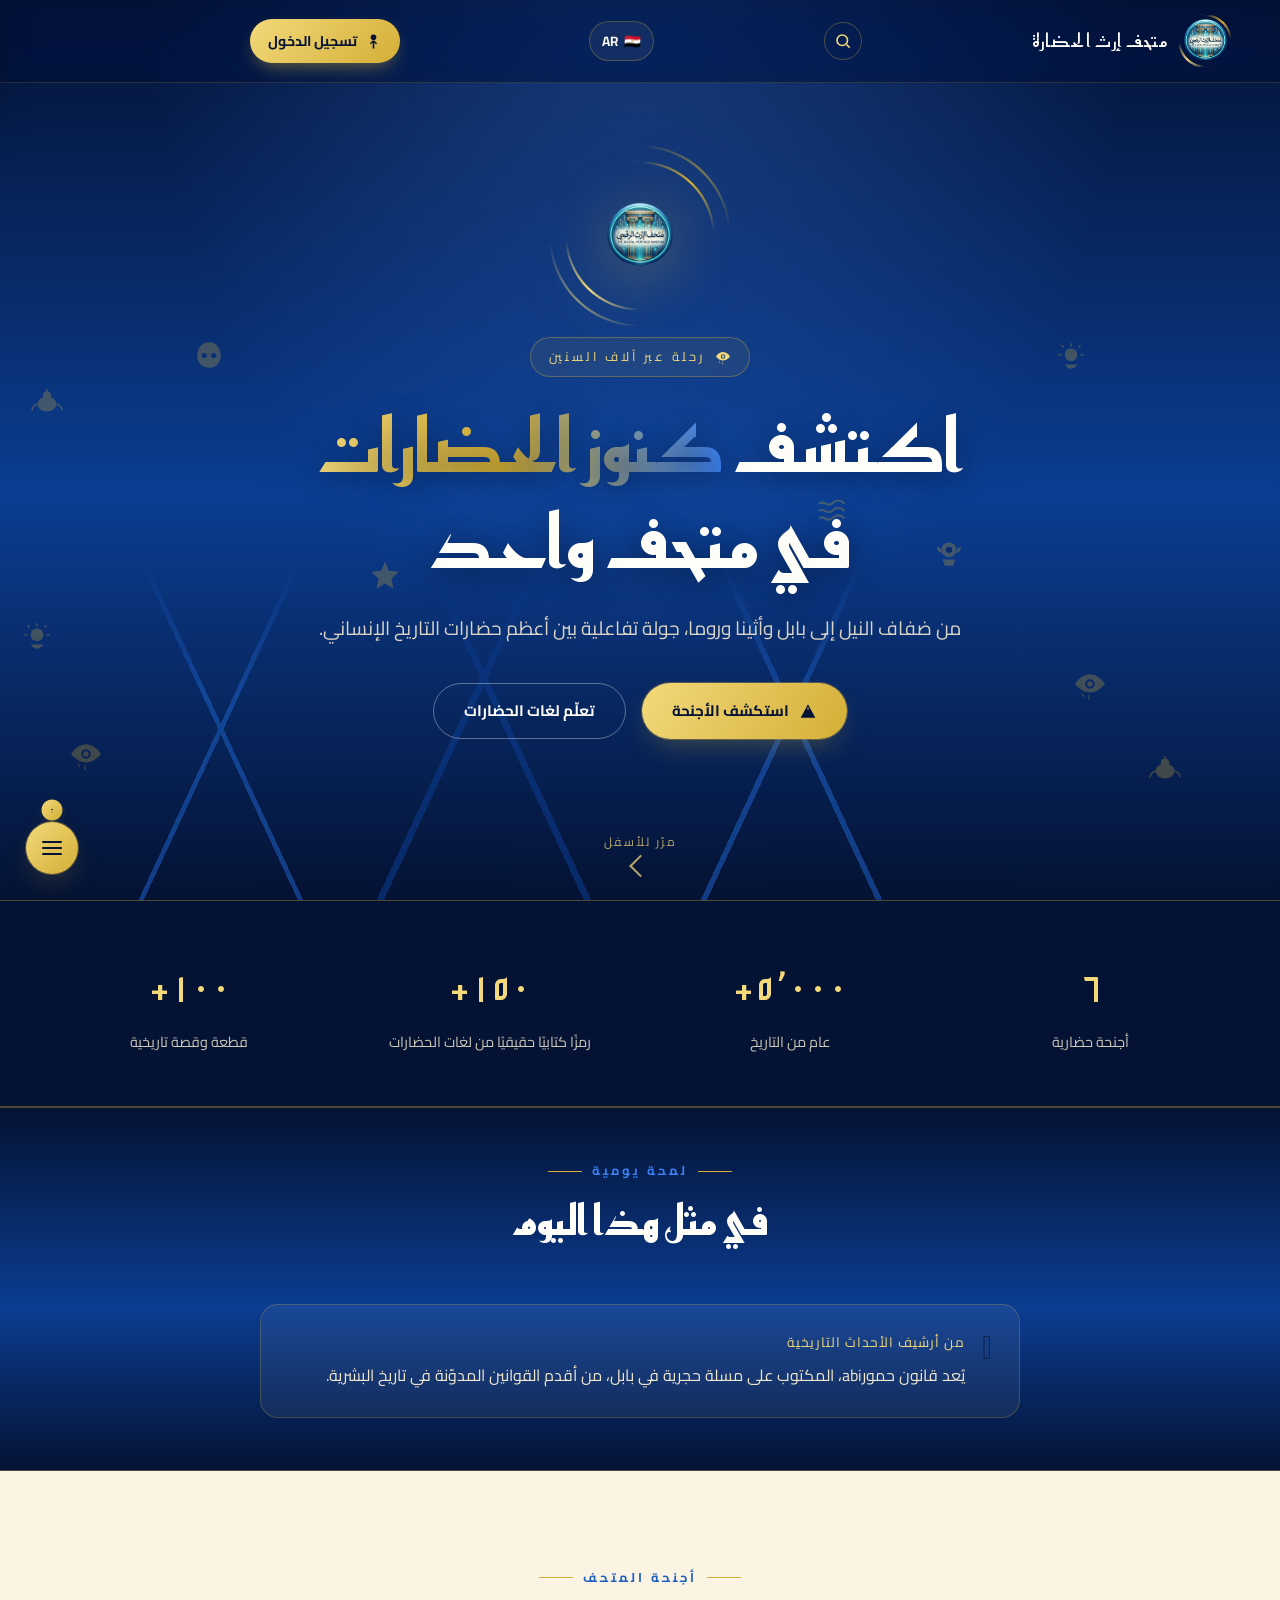
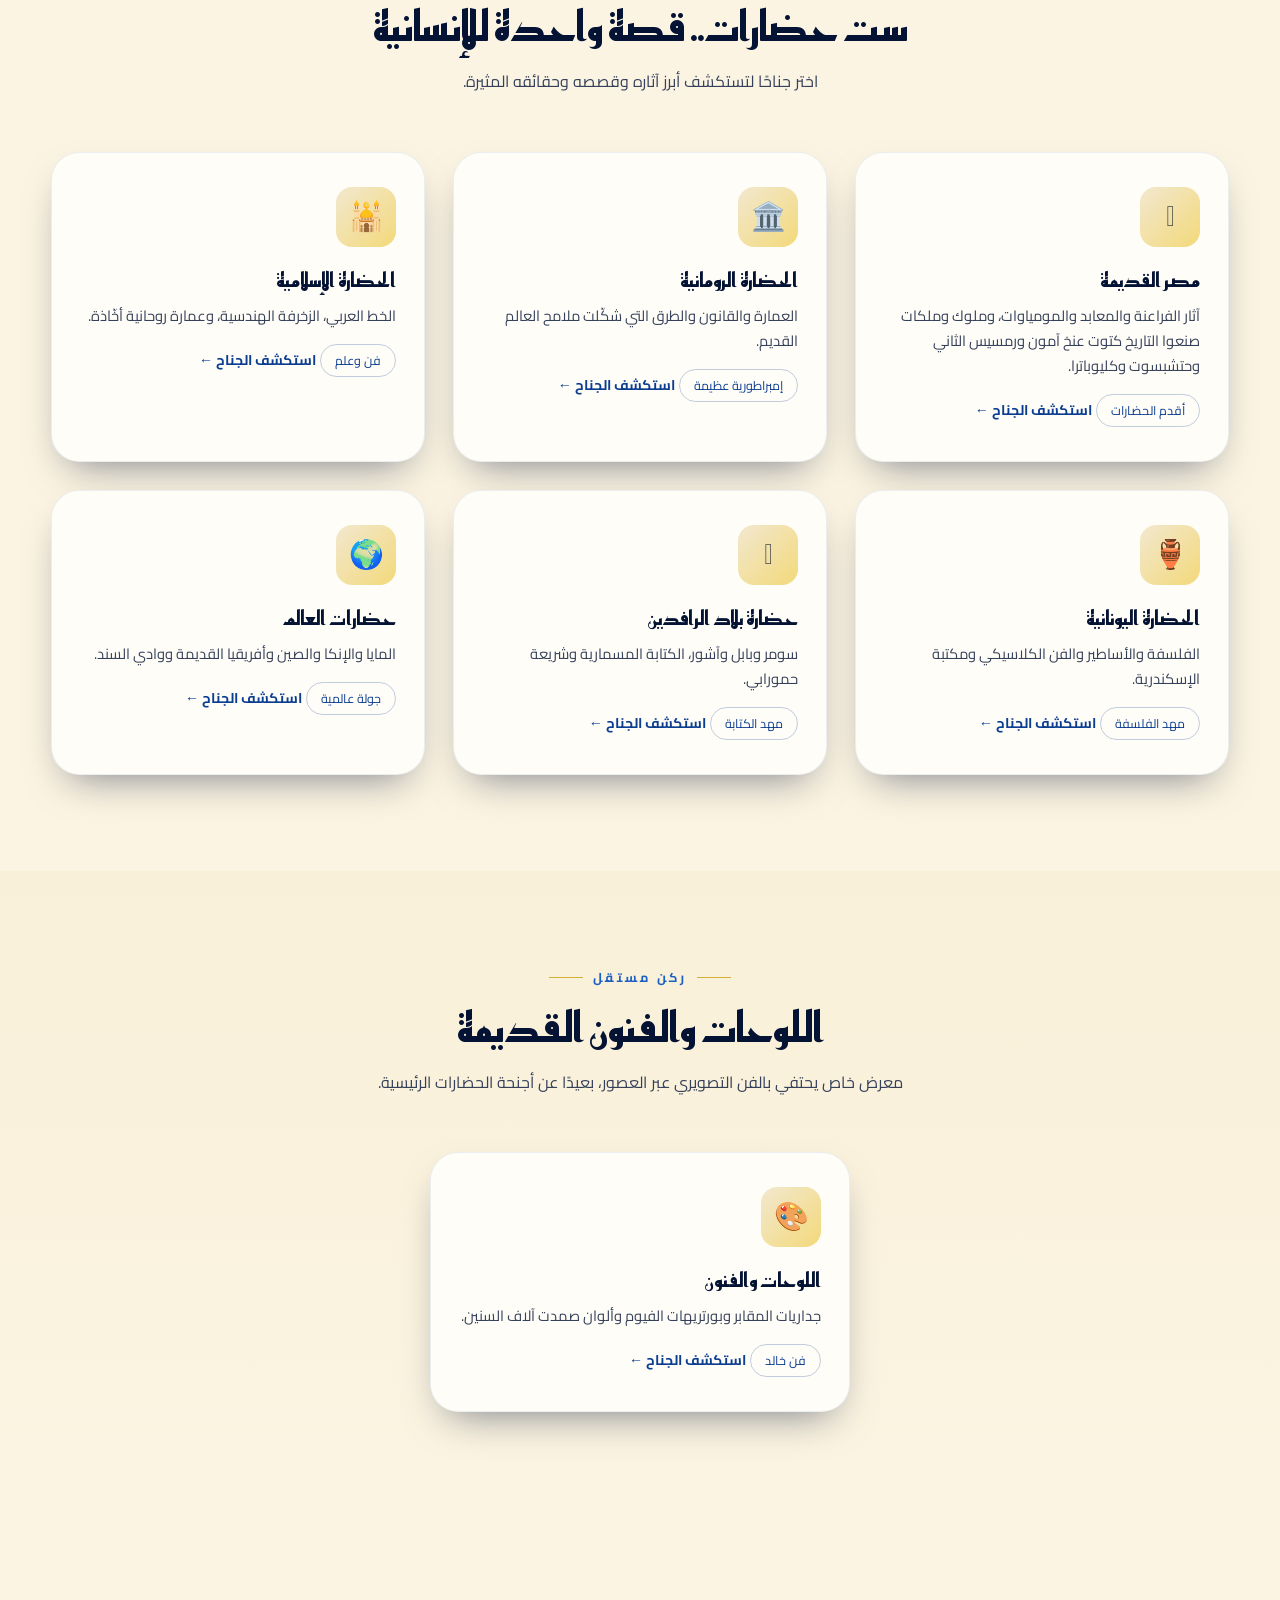
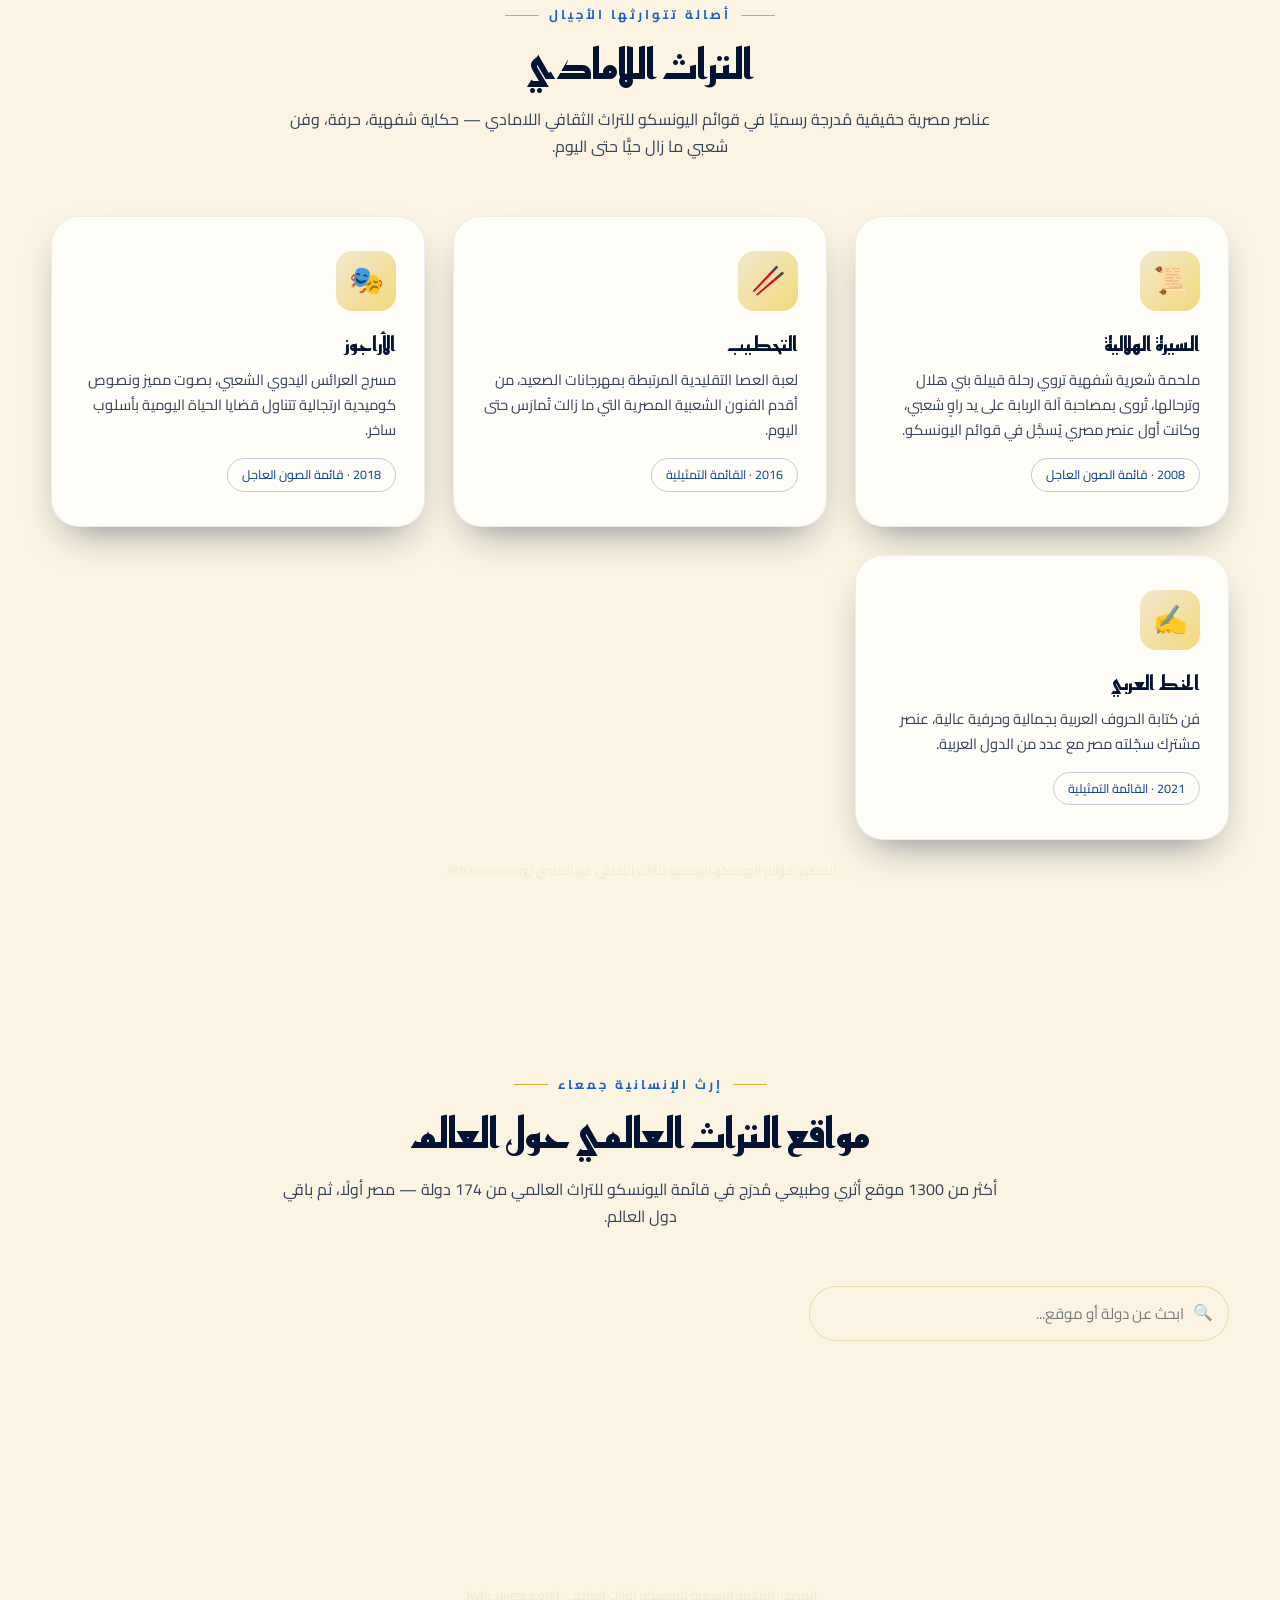
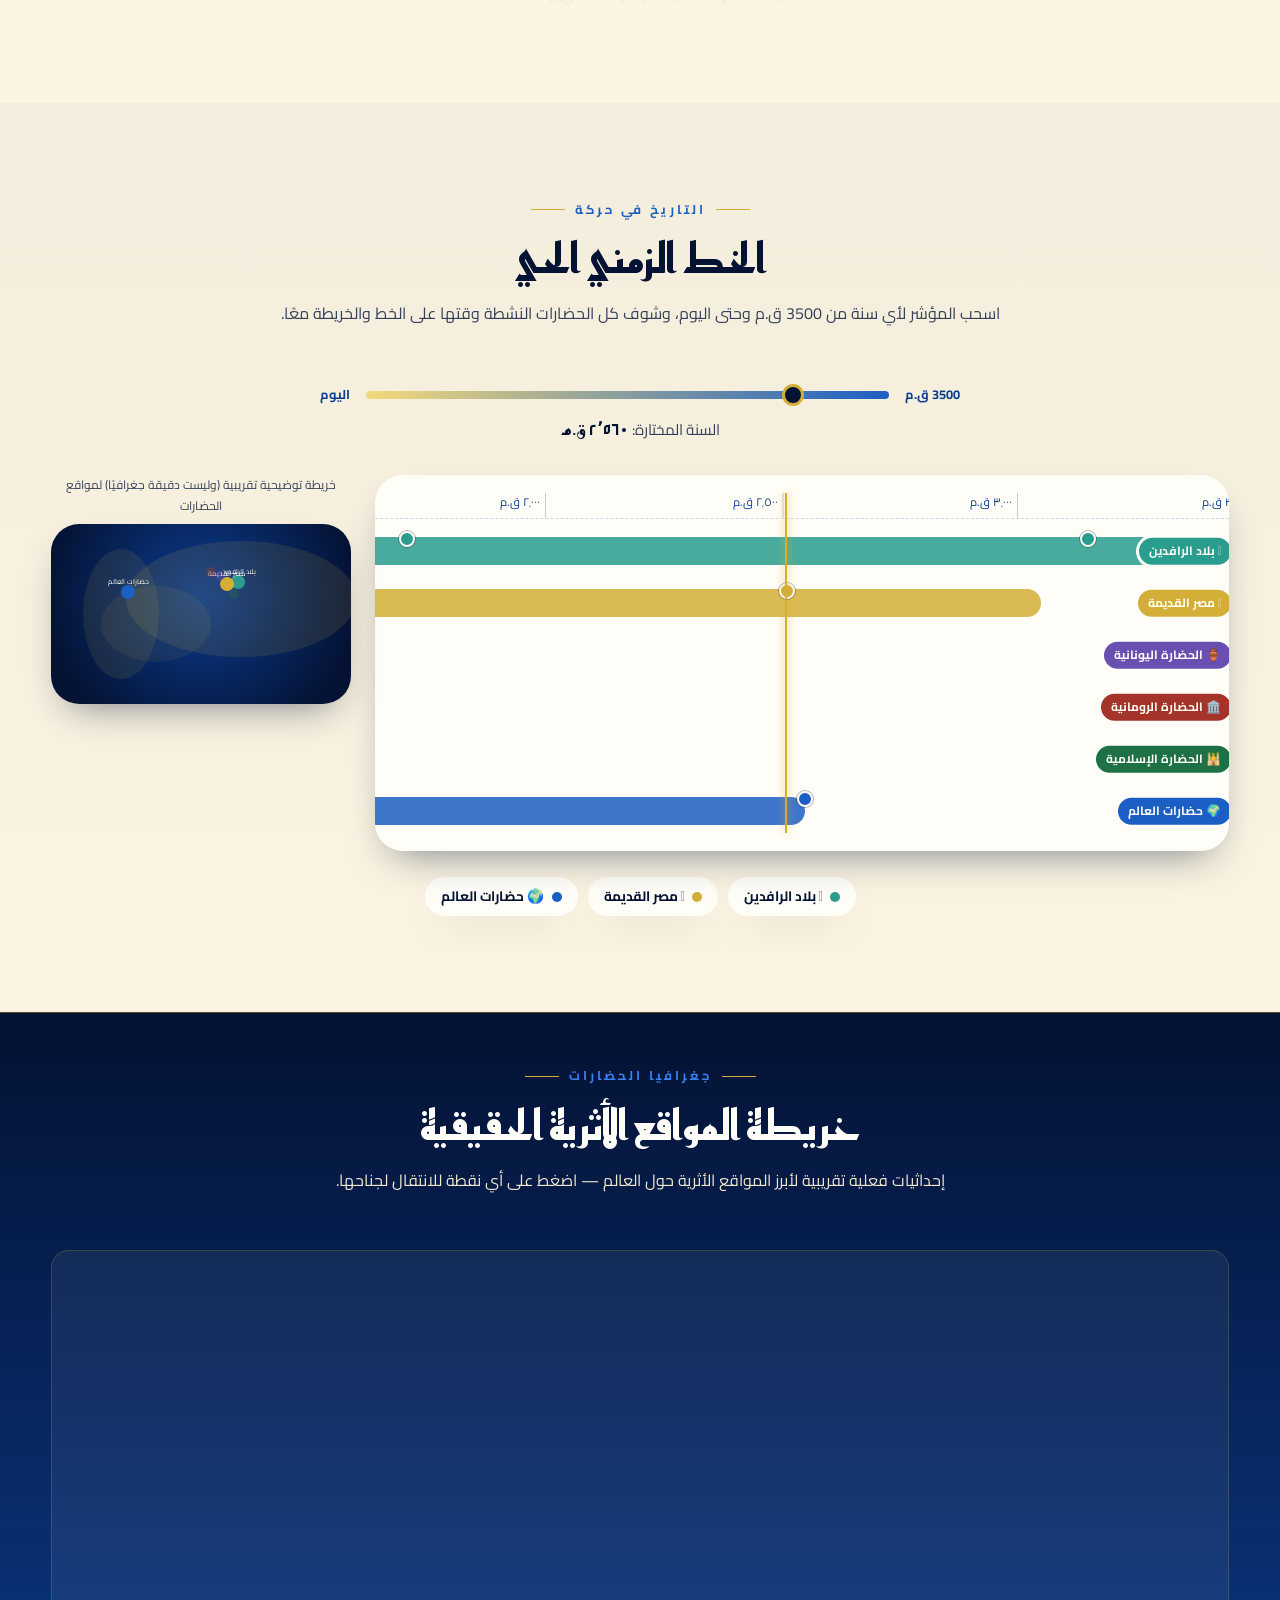
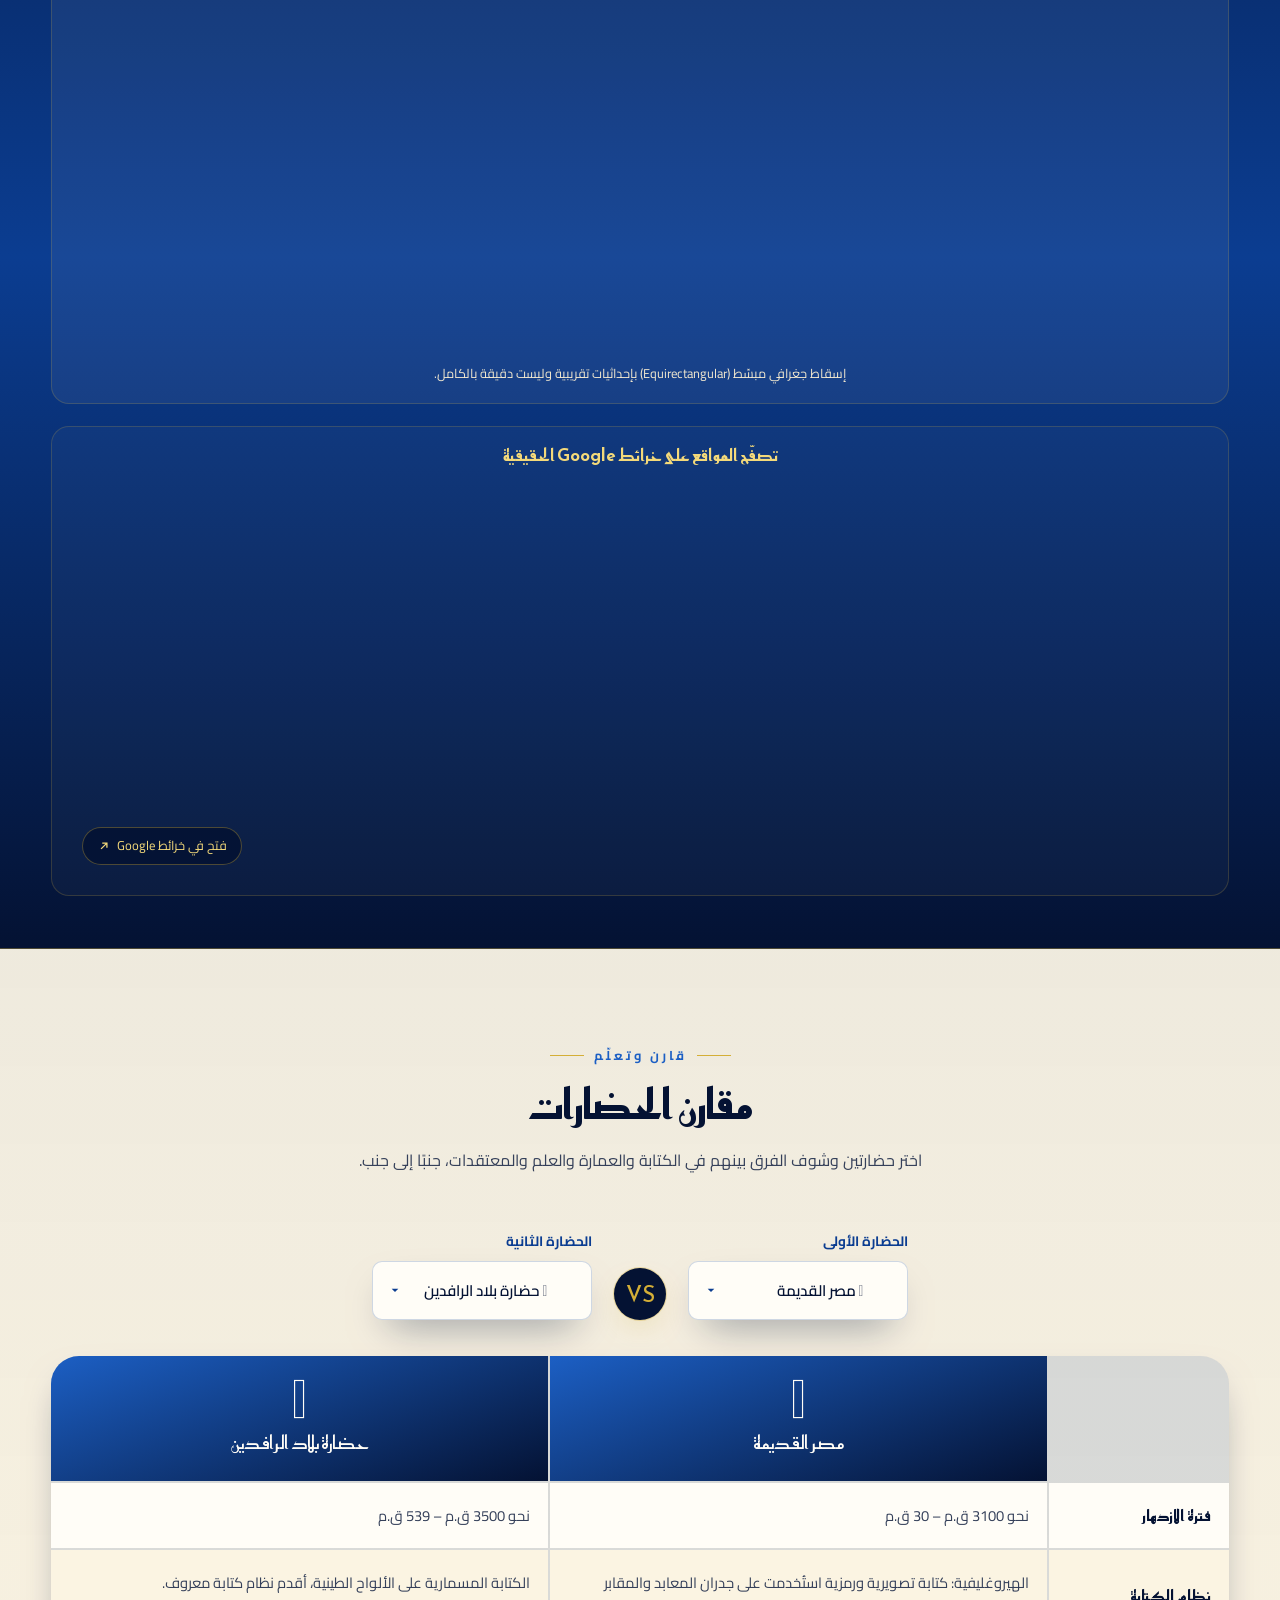
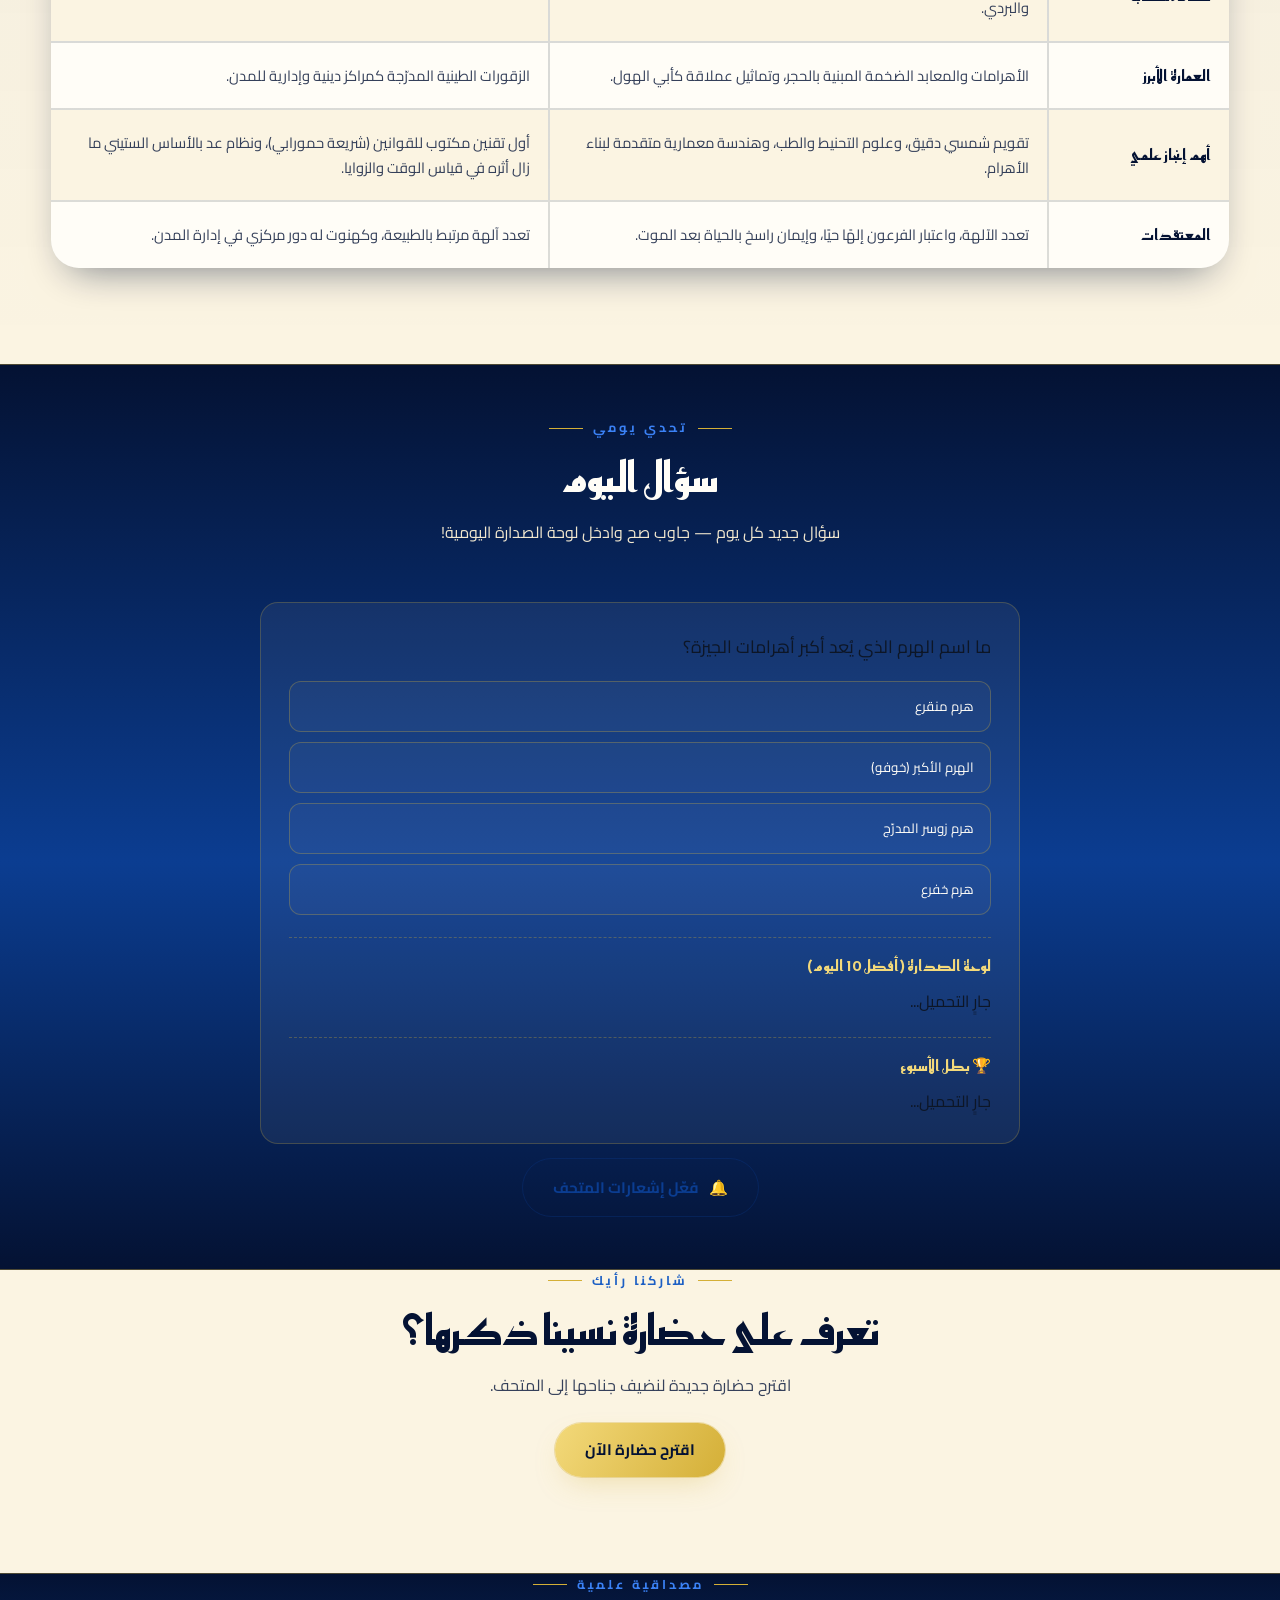
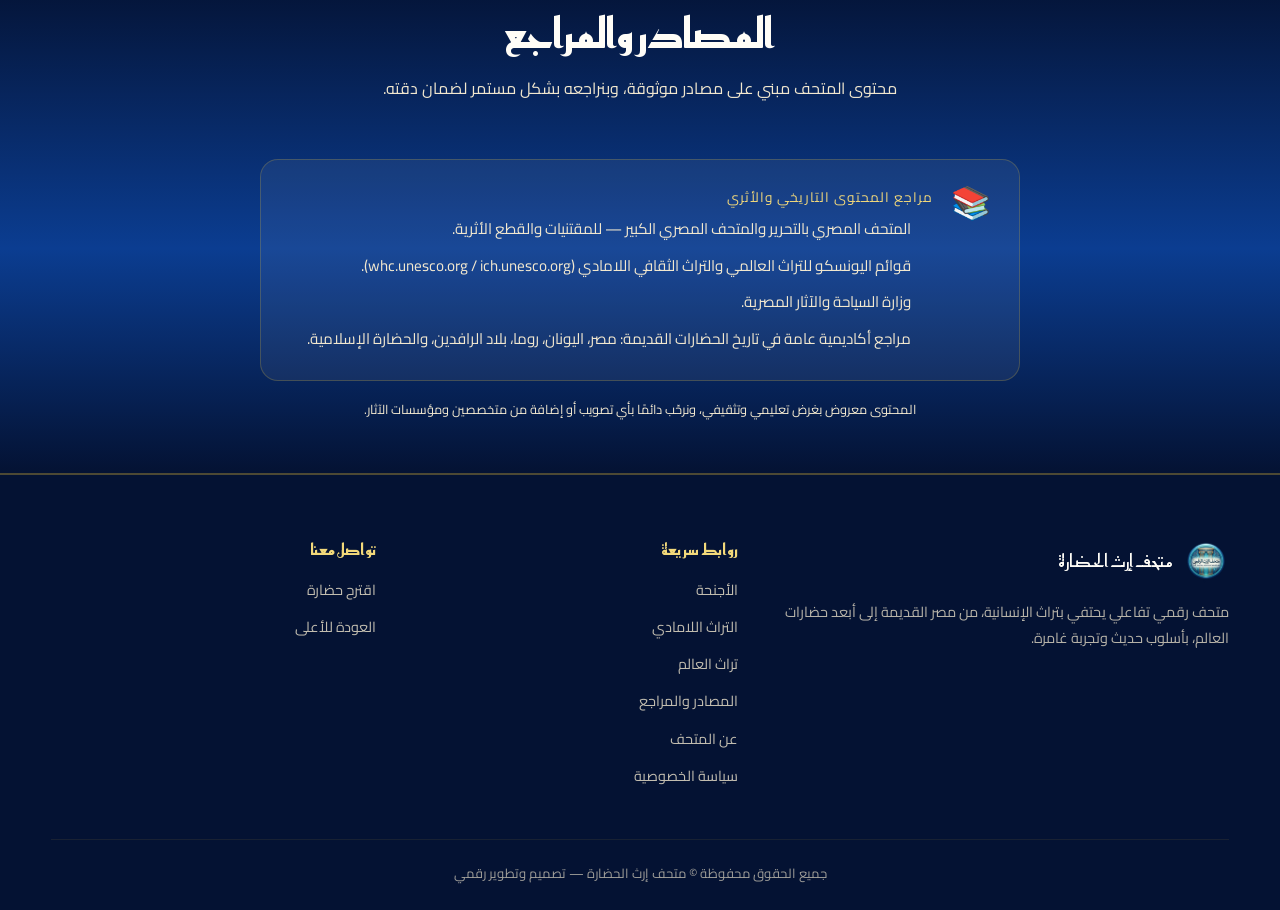
==== index.html @ da953fd2 "Add files via upload" ====
<!DOCTYPE html>
<html lang="ar" dir="rtl" translate="no">
<head>
<meta charset="UTF-8">
<meta name="google" content="notranslate">
<meta name="viewport" content="width=device-width, initial-scale=1.0">
<title>متحف إرث الحضارة | رحلة عبر تاريخ الإنسانية</title>
<meta name="description" content="متحف رقمي تفاعلي يجمع كنوز مصر القديمة وحضارات العالم: مصر، الرومان، الإسلام، اليونان، بلاد الرافدين وحضارات العالم، مع قسم تفاعلي لتعلم الهيروغليفية.">
<meta name="keywords" content="متحف رقمي, حضارات, مصر القديمة, هيروغليفية, تاريخ, آثار, رومان, يونان, بلاد الرافدين, العراق, الإسكندر, رمسيس">
<meta property="og:type" content="website">
<meta property="og:title" content="متحف إرث الحضارة | رحلة عبر تاريخ الإنسانية">
<meta property="og:description" content="متحف رقمي تفاعلي يجمع كنوز مصر القديمة وحضارات العالم، مع خط زمني حي، مقارن حضارات، واختبار شخصية تاريخية.">
<meta property="og:image" content="logo.png">
<meta property="og:locale" content="ar_AR">
<meta name="twitter:card" content="summary_large_image">
<meta name="twitter:title" content="متحف إرث الحضارة">
<meta name="twitter:description" content="رحلة تفاعلية عبر تاريخ الإنسانية.. أجنحة، خط زمني حي، ولعبة تعلّم اللغات القديمة.">
<meta name="twitter:image" content="logo.png">
<meta name="theme-color" content="#0b3d91">
<link rel="manifest" href="manifest.json">
<link rel="icon" href="logo.png" type="image/png">
<link rel="preconnect" href="https://fonts.googleapis.com">
<link href="https://fonts.googleapis.com/css2?family=Reem+Kufi:wght@400..700&family=Cairo:wght@300;400;600;700;800&display=swap" rel="stylesheet">
<link rel="stylesheet" href="style.css">
<link rel="stylesheet" href="features.css">
</head>
<body>
<!-- =====================================================================
     مستودع الرموز (SVG Sprite) - يُستخدم في شعار الموقع، البطل، الهيروغليفية
     ===================================================================== -->
<svg class="icon-sprite" xmlns="http://www.w3.org/2000/svg">
  <symbol id="hg-ankh" viewBox="0 0 24 24"><path fill="currentColor" d="M12 2a4 4 0 1 0 0 8 4 4 0 0 0 0-8Zm-1.2 8.6L7 14.4l1.4 1.4 2.4-2.4V22h2.4v-8.6l2.4 2.4 1.4-1.4-3.8-3.8a5.9 5.9 0 0 1-2.4 0Z"/></symbol>
  <symbol id="hg-eye" viewBox="0 0 64 64"><path fill="currentColor" d="M4 30c8-14 20-18 28-18s20 4 28 18c-8 10-18 16-28 16S12 40 4 30Zm28-9a9 9 0 1 0 0 18 9 9 0 0 0 0-18Zm0 4a5 5 0 1 1 0 10 5 5 0 0 1 0-10Zm-2 24c-2 6-2 10 2 12M18 46c-2 4-1 8 3 10"/></symbol>
  <symbol id="hg-sun" viewBox="0 0 64 64"><circle cx="32" cy="26" r="12" fill="currentColor"/><path stroke="currentColor" stroke-width="3" d="M8 26h6M50 26h6M32 4v6M14 8l4 4M50 8l-4 4"/><path fill="currentColor" d="M20 44c4 6 8 8 12 8s8-2 12-8H20Z"/></symbol>
  <symbol id="hg-scarab" viewBox="0 0 64 64"><ellipse cx="32" cy="34" rx="18" ry="14" fill="currentColor"/><circle cx="32" cy="18" r="8" fill="currentColor"/><path stroke="currentColor" stroke-width="3" fill="none" d="M14 34c-6 2-10 6-10 12M50 34c6 2 10 6 10 12M32 20V6"/></symbol>
  <symbol id="hg-owl" viewBox="0 0 64 64"><path fill="currentColor" d="M32 8C18 8 10 20 10 34c0 12 8 22 22 22s22-10 22-22C54 20 46 8 32 8Zm-9 20a5 5 0 1 1 0 10 5 5 0 0 1 0-10Zm18 0a5 5 0 1 1 0 10 5 5 0 0 1 0-10ZM32 42l-5 8h10l-5-8Z"/></symbol>
  <symbol id="hg-lion" viewBox="0 0 64 64"><circle cx="32" cy="26" r="14" fill="currentColor"/><circle cx="32" cy="26" r="6" fill="var(--blue-deep,#041233)"/><path fill="currentColor" d="M10 20a10 10 0 0 1 8 12 10 10 0 0 1-8-12Zm44 0a10 10 0 0 0-8 12 10 10 0 0 0 8-12Z"/><path fill="currentColor" d="M20 44h24l-4 12H24l-4-12Z"/></symbol>
  <symbol id="hg-water" viewBox="0 0 64 64"><path stroke="currentColor" stroke-width="4" fill="none" d="M4 20c8-8 16 8 24 0s16-8 24 0M4 34c8-8 16 8 24 0s16-8 24 0M4 48c8-8 16 8 24 0s16-8 24 0"/></symbol>
  <symbol id="hg-star" viewBox="0 0 64 64"><path fill="currentColor" d="m32 4 7 18 19 2-14 13 4 19-16-10-16 10 4-19-14-13 19-2z"/></symbol>
  <symbol id="hg-jar" viewBox="0 0 64 64"><path fill="currentColor" d="M22 8h20v8l6 8v28a6 6 0 0 1-6 6H22a6 6 0 0 1-6-6V24l6-8V8Z"/><rect x="24" y="4" width="16" height="6" fill="currentColor"/></symbol>
  <symbol id="hg-feather" viewBox="0 0 64 64"><path fill="currentColor" d="M32 4c6 10 6 20 2 30-4 10-10 18-10 26h-4c2-10 6-18 8-26-8 4-14 12-16 20l-4-2c4-16 14-28 24-48Z"/></symbol>
  <symbol id="hg-snake" viewBox="0 0 64 64"><path stroke="currentColor" stroke-width="5" fill="none" stroke-linecap="round" d="M10 54c10 0 6-14 16-14s6 14 16 14 6-14 16-14"/><circle cx="10" cy="10" r="5" fill="currentColor"/></symbol>
  <symbol id="hg-falcon" viewBox="0 0 64 64"><path fill="currentColor" d="M32 6c4 8 16 10 26 8-8 8-10 14-8 22-8-2-16 2-20 10-4-8-12-12-20-10 2-8 0-14-8-22 10 2 22 0 26-8-6 6-12 8-18 8 8 8 12 20 22 22 10-2 14-14 22-22-6 0-12-2-18-8h-4Z"/></symbol>
  <symbol id="hg-hand" viewBox="0 0 64 64"><path fill="currentColor" d="M20 60V30l-8-14 5-3 9 14V10h6v18l4-16 6 1-4 20 6-14 5 2-6 16h6l4-10 5 2-6 15v16H20Z"/></symbol>
  <symbol id="hg-hand2" viewBox="0 0 64 64"><path fill="currentColor" d="M14 58V28h36v30a6 6 0 0 1-6 6H20a6 6 0 0 1-6-6ZM20 28V8h6v20h-6Zm9 0V4h6v24h-6Zm9 0V8h6v20h-6Z"/></symbol>
  <symbol id="hg-mouth" viewBox="0 0 64 64"><path fill="currentColor" d="M6 32c8-10 20-14 26-14s18 4 26 14c-8 10-20 14-26 14S14 42 6 32Z"/></symbol>
  <symbol id="hg-basket" viewBox="0 0 64 64"><path fill="currentColor" d="M10 24h44l-6 32H16L10 24Z"/><path stroke="currentColor" stroke-width="3" fill="none" d="M14 24C14 12 22 6 32 6s18 6 18 18"/></symbol>
  <symbol id="hg-gate" viewBox="0 0 64 64"><path fill="currentColor" d="M10 58V16l22-12 22 12v42H44V28H20v30H10Z"/></symbol>
  <symbol id="hg-turtle" viewBox="0 0 64 64"><ellipse cx="32" cy="34" rx="20" ry="14" fill="currentColor"/><circle cx="12" cy="26" r="6" fill="currentColor"/><path fill="currentColor" d="M14 48 6 58M50 48l8 10M14 20 6 10M50 20l8-10"/></symbol>
  <symbol id="hg-frog" viewBox="0 0 64 64"><ellipse cx="32" cy="38" rx="16" ry="14" fill="currentColor"/><circle cx="20" cy="20" r="7" fill="currentColor"/><circle cx="44" cy="20" r="7" fill="currentColor"/><path fill="currentColor" d="M10 46 2 60M54 46l8 14M22 50l-6 12M42 50l6 12"/></symbol>
  <symbol id="hg-ibis" viewBox="0 0 64 64"><path fill="currentColor" d="M46 8c-10 2-16 10-16 18l-22 2 2 6 20-2c0 6 2 10 6 14l-14 12 4 4 14-12c4 3 9 4 14 3l-2-6c-8 2-14-2-16-10 8-2 12-8 14-16l-4-1c-2 6-5 10-10 11 1-6 4-9 10-11l0-12Z"/></symbol>
  <symbol id="hg-mountain" viewBox="0 0 64 64"><path fill="currentColor" d="M4 54 22 20l10 14 8-10 20 30H4Z"/></symbol>
  <symbol id="hg-house" viewBox="0 0 64 64"><path fill="currentColor" d="M32 6 58 26v32H38V40H26v18H6V26L32 6Z"/></symbol>
  <symbol id="hg-chick" viewBox="0 0 64 64"><circle cx="34" cy="24" r="12" fill="currentColor"/><circle cx="26" cy="20" r="3" fill="var(--blue-deep,#041233)"/><path fill="currentColor" d="M14 24l8 2-2 6-8-2 2-6ZM24 36c-4 10-6 18-2 24h24c4-6 2-14-2-24H24Z"/></symbol>
  <symbol id="hg-leaf" viewBox="0 0 64 64"><path fill="currentColor" d="M32 4c14 6 22 18 22 30 0 14-10 26-22 26S10 48 10 34c0-12 8-24 22-30Zm0 8v42" stroke="var(--blue-deep,#041233)" stroke-width="2"/></symbol>
  <symbol id="hg-viper" viewBox="0 0 64 64"><path stroke="currentColor" stroke-width="5" stroke-linecap="round" fill="none" d="M8 20c10-8 6 12 16 12s6-16 16-8 6 20 16 12"/></symbol>
  <symbol id="hg-arm" viewBox="0 0 64 64"><path fill="currentColor" d="M6 30h34l14-14 5 5-16 16H6v-7Z"/></symbol>
  <symbol id="hg-bird" viewBox="0 0 64 64"><path fill="currentColor" d="M32 10c10 0 20 6 26 16-8-2-14 0-18 6 6 2 10 6 12 12-8-4-14-4-20 0-8-4-14-2-20 4 0-10 4-16 10-20-6-2-12 0-16 6C10 22 18 12 32 10Z"/></symbol>
  <symbol id="hg-pyramid" viewBox="0 0 64 64"><path fill="currentColor" d="M32 8 58 56H6L32 8Zm0 10-4 8h8l-4-8Z"/></symbol>
</svg>

<!-- =====================================================================
     1) شاشة التحميل
     ===================================================================== -->
<div id="loader">
  <div class="logo-orbit logo-orbit-lg">
    <span class="logo-orbit-ring"></span>
    <span class="logo-orbit-ring logo-orbit-ring2"></span>
    <span class="logo-orbit-dot d1"></span>
    <span class="logo-orbit-dot d2"></span>
    <span class="logo-orbit-dot d3"></span>
    <img src="logo.png" alt="متحف إرث الحضارة" class="loader-logo">
  </div>
  <div class="loader-text">متحف إرث الحضارة</div>
  <div class="loader-bar"></div>
</div>

<!-- =====================================================================
     2) شريط التنقل
     ===================================================================== -->
<nav id="site-nav">
  <a href="#top" class="nav-brand">
    <span class="logo-orbit logo-orbit-sm">
      <span class="logo-orbit-ring"></span>
      <span class="logo-orbit-dot d1"></span>
      <span class="logo-orbit-dot d2"></span>
      <img src="logo.png" alt="متحف إرث الحضارة" class="brand-logo">
    </span>
    <span>متحف إرث الحضارة</span>
  </a>
  <div class="nav-links" id="nav-links">
    <a href="#wings" data-i18n="nav.wings">الأجنحة</a>
    <a href="#intangible-heritage">التراث اللامادي</a>
    <a href="#world-heritage">تراث العالم</a>
    <a href="#timeline" data-i18n="nav.timeline">الخط الزمني الحي</a>
    <a href="#real-map" data-i18n="nav.realmap">خريطة المواقع الحقيقية</a>
    <a href="#compare" data-i18n="nav.compare">قارن بين حضارتين</a>
    <a href="#daily-challenge" data-i18n="nav.daily">تحدي اليوم</a>
    <a href="#stats" data-i18n="nav.stats">المتحف بالأرقام</a>
    <a href="#" data-open-modal="about-modal" data-i18n="nav.about">عن المتحف</a>
    <a href="https://eisa-hosam.github.io/Portfolio/" target="_blank" rel="noopener" data-i18n="nav.author">عن صاحب المتحف</a>
    <a href="https://wa.me/201142403263?text=%D9%85%D8%B1%D8%AD%D8%A8%D8%A7%D9%8B%D8%8C%20%D8%A3%D8%AD%D8%A8%20%D8%A3%D9%82%D8%AA%D8%B1%D8%AD%20%D8%AD%D8%B6%D8%A7%D8%B1%D8%A9%20%D8%AC%D8%AF%D9%8A%D8%AF%D8%A9%20%D9%84%D9%85%D8%AA%D8%AD%D9%81%20%D8%A7%D9%84%D8%AD%D8%B6%D8%A7%D8%B1%D8%A7%D8%AA" target="_blank" rel="noopener" class="btn btn-gold" style="padding:10px 22px;" data-i18n="nav.suggest">اقترح حضارة</a>
  </div>

  <div class="nav-search" id="nav-search">
    <button class="nav-search-toggle" id="nav-search-toggle" aria-label="بحث في المتحف" title="بحث" data-i18n-aria="nav.searchAria" data-i18n-title="nav.search">
      <svg width="18" height="18" viewBox="0 0 24 24" fill="none" stroke="currentColor" stroke-width="2.2"><circle cx="11" cy="11" r="7"/><path d="m21 21-4.3-4.3"/></svg>
    </button>
    <div class="nav-search-box" id="nav-search-box">
      <input type="text" id="nav-search-input" placeholder="دوّر على قطعة أثرية، حاكم، أو حضارة..." autocomplete="off" data-i18n-placeholder="nav.searchPlaceholder">
      <button type="button" class="nav-voice-btn" id="nav-voice-btn" title="بحث صوتي" aria-label="بحث صوتي">🎙️</button>
      <div class="nav-search-results" id="nav-search-results"></div>
    </div>
  </div>

  <div class="nav-lang" id="nav-lang">
    <button type="button" class="nav-lang-btn" id="nav-lang-btn" aria-label="تغيير اللغة" title="اللغة">
      <span id="nav-lang-flag">🌐</span><span id="nav-lang-code">AR</span>
    </button>
    <div class="nav-lang-menu" id="nav-lang-menu">
      <button type="button" class="nav-lang-opt" data-lang="ar">العربية</button>
      <button type="button" class="nav-lang-opt" data-lang="en">English</button>
      <button type="button" class="nav-lang-opt" data-lang="fr">Français</button>
      <button type="button" class="nav-lang-opt" data-lang="es">Español</button>
      <button type="button" class="nav-lang-opt" data-lang="de">Deutsch</button>
    </div>
  </div>

  <div class="nav-auth" id="nav-auth">
    <button class="nav-admin-btn" id="nav-admin-btn" title="لوحة تحكم الأدمن" style="display:none;">
      <svg width="18" height="18" viewBox="0 0 64 64"><use href="#hg-eye"></use></svg>
    </button>
    <button class="nav-user-chip" id="nav-user-chip" style="display:none;" title="صفحتي">
      <span class="nav-user-avatar" id="nav-user-avatar"></span>
      <span class="nav-user-name" id="nav-user-name"></span>
    </button>
    <button class="nav-login-btn" id="nav-login-btn">
      <span class="nav-login-pulse"></span>
      <svg width="17" height="17" viewBox="0 0 64 64"><use href="#hg-ankh"></use></svg>
      <span data-i18n="nav.login">تسجيل الدخول</span>
    </button>
  </div>

  <button class="nav-toggle" id="nav-toggle" aria-label="فتح القائمة" aria-expanded="false">
    <span></span><span></span><span></span>
  </button>
</nav>
<div class="nav-links-overlay" id="nav-links-overlay"></div>

<!-- =====================================================================
     3) قسم البطل (Hero)
     ===================================================================== -->
<header class="pharaoh-hero" id="top">
  <div class="hero-pyramids"></div>
  <div id="hero-glyphs"></div>

  <div class="hero-content">
    <div class="logo-orbit logo-orbit-lg hero-logo">
      <span class="logo-orbit-ring"></span>
      <span class="logo-orbit-ring logo-orbit-ring2"></span>
      <span class="logo-orbit-dot d1"></span>
      <span class="logo-orbit-dot d2"></span>
      <span class="logo-orbit-dot d3"></span>
      <img src="logo.png" alt="متحف إرث الحضارة" class="hero-logo-img">
    </div>
    <span class="hero-eyebrow">
      <svg viewBox="0 0 64 64"><use href="#hg-eye"></use></svg>
      <span data-i18n="hero.eyebrow">رحلة عبر آلاف السنين</span>
    </span>
    <h1 class="hero-title"><span data-i18n="hero.title1">اكتشف</span> <span class="accent" data-i18n="hero.title2">كنوز الحضارات</span><br><span data-i18n="hero.title3">في متحف واحد</span></h1>
    <p class="hero-sub" data-i18n="hero.sub">من ضفاف النيل إلى بابل وأثينا وروما، جولة تفاعلية بين أعظم حضارات التاريخ الإنساني.</p>
    <div class="hero-actions">
      <a href="#wings" class="btn btn-gold">
        <svg width="18" height="18" viewBox="0 0 64 64"><use href="#hg-pyramid"></use></svg>
        <span data-i18n="hero.btn1">استكشف الأجنحة</span>
      </a>
      <a href="#wings" class="btn btn-outline" data-i18n="hero.btn2">تعلّم لغات الحضارات</a>
    </div>
  </div>

  <div class="scroll-cue"><span data-i18n="hero.scroll">مرّر للأسفل</span><span class="chevron"></span></div>
</header>

<!-- =====================================================================
     4) شريط الإحصائيات
     ===================================================================== -->
<section class="stats-strip" id="stats">
  <div class="container stats-grid">
    <div class="reveal">
      <div class="stat-num" data-count="6">0</div>
      <div class="stat-label" data-i18n="stats.wings">أجنحة حضارية</div>
    </div>
    <div class="reveal">
      <div class="stat-num" data-count="5000" data-suffix="+">0</div>
      <div class="stat-label" data-i18n="stats.years">عام من التاريخ</div>
    </div>
    <div class="reveal">
      <div class="stat-num" data-count="150" data-suffix="+">0</div>
      <div class="stat-label" data-i18n="stats.symbols">رمزًا كتابيًا حقيقيًا من لغات الحضارات</div>
    </div>
    <div class="reveal">
      <div class="stat-num" data-count="100" data-suffix="+">0</div>
      <div class="stat-label" data-i18n="stats.items">قطعة وقصة تاريخية</div>
    </div>
  </div>
</section>

<!-- =====================================================================
     4ب) في مثل هذا اليوم
     ===================================================================== -->
<section class="section otd-section" id="on-this-day">
  <div class="container">
    <div class="section-title reveal">
      <span class="eyebrow" data-i18n="otd.eyebrow">لمحة يومية</span>
      <h2 data-i18n="otd.title">في مثل هذا اليوم</h2>
    </div>
    <div class="otd-card reveal" id="otd-content">جارٍ التحميل...</div>
  </div>
</section>

<!-- =====================================================================
     5) شبكة الأجنحة (الأقسام الحضارية)
     ===================================================================== -->
<section class="section" id="wings">
  <div class="container">
    <div class="section-title reveal">
      <span class="eyebrow" data-i18n="wings.eyebrow">أجنحة المتحف</span>
      <h2 data-i18n="wings.title">ست حضارات.. قصة واحدة للإنسانية</h2>
      <p data-i18n="wings.sub">اختر جناحًا لتستكشف أبرز آثاره وقصصه وحقائقه المثيرة.</p>
    </div>

    <div class="wings-grid">
      <article class="wing-card" data-wing="egypt">
        <div class="wing-icon">𓂀</div>
        <h3>مصر القديمة</h3>
        <p>آثار الفراعنة والمعابد والمومياوات، وملوك وملكات صنعوا التاريخ كتوت عنخ آمون ورمسيس الثاني وحتشبسوت وكليوباترا.</p>
        <span class="wing-tag">أقدم الحضارات</span>
        <div class="wing-more" data-i18n="wings.explore">استكشف الجناح ←</div>
      </article>

      <article class="wing-card" data-wing="roman">
        <div class="wing-icon">🏛️</div>
        <h3>الحضارة الرومانية</h3>
        <p>العمارة والقانون والطرق التي شكّلت ملامح العالم القديم.</p>
        <span class="wing-tag">إمبراطورية عظيمة</span>
        <div class="wing-more" data-i18n="wings.explore">استكشف الجناح ←</div>
      </article>

      <article class="wing-card" data-wing="islamic">
        <div class="wing-icon">🕌</div>
        <h3>الحضارة الإسلامية</h3>
        <p>الخط العربي، الزخرفة الهندسية، وعمارة روحانية أخّاذة.</p>
        <span class="wing-tag">فن وعلم</span>
        <div class="wing-more" data-i18n="wings.explore">استكشف الجناح ←</div>
      </article>

      <article class="wing-card" data-wing="greek">
        <div class="wing-icon">🏺</div>
        <h3>الحضارة اليونانية</h3>
        <p>الفلسفة والأساطير والفن الكلاسيكي ومكتبة الإسكندرية.</p>
        <span class="wing-tag">مهد الفلسفة</span>
        <div class="wing-more" data-i18n="wings.explore">استكشف الجناح ←</div>
      </article>

      <article class="wing-card" data-wing="mesopotamia">
        <div class="wing-icon">𒀭</div>
        <h3>حضارة بلاد الرافدين</h3>
        <p>سومر وبابل وآشور، الكتابة المسمارية وشريعة حمورابي.</p>
        <span class="wing-tag">مهد الكتابة</span>
        <div class="wing-more" data-i18n="wings.explore">استكشف الجناح ←</div>
      </article>

      <article class="wing-card" data-wing="world">
        <div class="wing-icon">🌍</div>
        <h3>حضارات العالم</h3>
        <p>المايا والإنكا والصين وأفريقيا القديمة ووادي السند.</p>
        <span class="wing-tag">جولة عالمية</span>
        <div class="wing-more" data-i18n="wings.explore">استكشف الجناح ←</div>
      </article>
    </div>
  </div>
</section>

<!-- =====================================================================
     5ب) جناح مستقل: اللوحات والفنون (بعيدًا عن أجنحة الحضارات)
     ===================================================================== -->
<section class="section paintings-section" id="paintings-wing">
  <div class="container">
    <div class="section-title reveal">
      <span class="eyebrow" data-i18n="paintings.eyebrow">ركن مستقل</span>
      <h2 data-i18n="paintings.title">اللوحات والفنون القديمة</h2>
      <p data-i18n="paintings.sub">معرض خاص يحتفي بالفن التصويري عبر العصور، بعيدًا عن أجنحة الحضارات الرئيسية.</p>
    </div>

    <div class="wings-grid single-wing">
      <article class="wing-card" data-wing="paintings">
        <div class="wing-icon">🎨</div>
        <h3>اللوحات والفنون</h3>
        <p>جداريات المقابر وبورتريهات الفيوم وألوان صمدت آلاف السنين.</p>
        <span class="wing-tag">فن خالد</span>
        <div class="wing-more" data-i18n="wings.explore">استكشف الجناح ←</div>
      </article>
    </div>
  </div>
</section>

<!-- =====================================================================
     5ج) التراث اللامادي (Intangible Cultural Heritage)
     عناصر مصرية حقيقية مُسجّلة في قوائم اليونسكو للتراث الثقافي اللامادي —
     مش بس آثار وقطع مادية، التراث كمان بيعيش في الحرفة والفن الشعبي والحكاية الشفهية.
     ===================================================================== -->
<section class="section" id="intangible-heritage">
  <div class="container">
    <div class="section-title reveal">
      <span class="eyebrow">أصالة تتوارثها الأجيال</span>
      <h2>التراث اللامادي</h2>
      <p>عناصر مصرية حقيقية مُدرجة رسميًا في قوائم اليونسكو للتراث الثقافي اللامادي — حكاية شفهية، حرفة، وفن شعبي ما زال حيًّا حتى اليوم.</p>
    </div>

    <div class="wings-grid">
      <article class="wing-card">
        <div class="wing-icon">📜</div>
        <h3>السيرة الهلالية</h3>
        <p>ملحمة شعرية شفهية تروي رحلة قبيلة بني هلال وترحالها، تُروى بمصاحبة آلة الربابة على يد راوٍ شعبي، وكانت أول عنصر مصري يُسجَّل في قوائم اليونسكو.</p>
        <span class="wing-tag">2008 · قائمة الصون العاجل</span>
      </article>

      <article class="wing-card">
        <div class="wing-icon">🥢</div>
        <h3>التحطيب</h3>
        <p>لعبة العصا التقليدية المرتبطة بمهرجانات الصعيد، من أقدم الفنون الشعبية المصرية التي ما زالت تُمارَس حتى اليوم.</p>
        <span class="wing-tag">2016 · القائمة التمثيلية</span>
      </article>

      <article class="wing-card">
        <div class="wing-icon">🎭</div>
        <h3>الأراجوز</h3>
        <p>مسرح العرائس اليدوي الشعبي، بصوت مميز ونصوص كوميدية ارتجالية تتناول قضايا الحياة اليومية بأسلوب ساخر.</p>
        <span class="wing-tag">2018 · قائمة الصون العاجل</span>
      </article>

      <article class="wing-card">
        <div class="wing-icon">✍️</div>
        <h3>الخط العربي</h3>
        <p>فن كتابة الحروف العربية بجمالية وحرفية عالية، عنصر مشترك سجّلته مصر مع عدد من الدول العربية.</p>
        <span class="wing-tag">2021 · القائمة التمثيلية</span>
      </article>
    </div>

    <p class="real-map-note" style="margin-top:20px;">المصدر: قوائم اليونسكو الرسمية للتراث الثقافي غير المادي (ich.unesco.org).</p>
  </div>
</section>

<!-- =====================================================================
     5د) مواقع التراث العالمي حول العالم (UNESCO World Heritage Sites)
     قسم مستقل تمامًا عن #intangible-heritage: هنا مواقع مادية (آثار، مدن،
     حدائق طبيعية) من قائمة اليونسكو للتراث العالمي، مبوّبة حسب الدولة،
     مصر والمنطقة العربية أولًا ثم باقي دول العالم أبجديًا.
     المصدر: whc.unesco.org
     ===================================================================== -->
<section class="section" id="world-heritage">
  <div class="container">
    <div class="section-title reveal">
      <span class="eyebrow">إرث الإنسانية جمعاء</span>
      <h2>مواقع التراث العالمي حول العالم</h2>
      <p>أكثر من 1300 موقع أثري وطبيعي مُدرَج في قائمة اليونسكو للتراث العالمي من 174 دولة — مصر أولًا، ثم باقي دول العالم.</p>
    </div>

    <div class="wh-toolbar">
      <div class="wh-search-wrap">
        <span class="wh-search-icon">🔍</span>
        <input type="text" id="wh-search" class="wh-search" placeholder="ابحث عن دولة أو موقع...">
      </div>
      <div class="wh-stats" id="wh-stats"></div>
    </div>

    <div class="wh-layout">
      <aside class="wh-countries" id="wh-country-list" role="listbox" aria-label="قائمة الدول"></aside>
      <div class="wh-sites" id="wh-sites-panel"></div>
    </div>

    <p class="real-map-note" style="margin-top:20px;">المصدر: القائمة الرسمية لليونسكو للتراث العالمي (whc.unesco.org).</p>
  </div>
</section>

<!-- =====================================================================
     6) الخط الزمني الحي (Living Timeline) + خريطة تفاعلية
     ===================================================================== -->
<section class="section timeline-section" id="timeline">
  <div class="container">
    <div class="section-title reveal">
      <span class="eyebrow" data-i18n="timeline.eyebrow">التاريخ في حركة</span>
      <h2 data-i18n="timeline.title">الخط الزمني الحي</h2>
      <p data-i18n="timeline.sub">اسحب المؤشر لأي سنة من 3500 ق.م وحتى اليوم، وشوف كل الحضارات النشطة وقتها على الخط والخريطة معًا.</p>
    </div>

    <div class="timeline-year-control reveal">
      <span class="timeline-range-label" data-i18n="timeline.from">3500 ق.م</span>
      <input type="range" id="timeline-slider" min="-3500" max="2026" value="-2560" step="1">
      <span class="timeline-range-label" data-i18n="timeline.to">اليوم</span>
    </div>
    <div class="timeline-year-now reveal"><span data-i18n="timeline.selectedYear">السنة المختارة:</span> <strong id="timeline-year-label">2560 ق.م</strong></div>

    <div class="timeline-layout reveal">
      <div class="timeline-scroll" id="timeline-scroll">
        <div class="timeline-track" id="timeline-track">
          <div class="timeline-ruler" id="timeline-ruler"></div>
          <div class="timeline-lanes" id="timeline-lanes"></div>
          <div class="timeline-playhead" id="timeline-playhead"></div>
        </div>
      </div>
      <div class="timeline-map-wrap">
        <p class="timeline-map-note">خريطة توضيحية تقريبية (وليست دقيقة جغرافيًا) لمواقع الحضارات</p>
        <svg viewBox="0 0 300 180" id="timeline-map-svg" class="timeline-map-svg"></svg>
      </div>
    </div>

    <div class="timeline-active-list" id="timeline-active-list"></div>
  </div>
</section>

<!-- =====================================================================
     6ب) خريطة المواقع الحقيقية
     ===================================================================== -->
<section class="section" id="real-map">
  <div class="container">
    <div class="section-title reveal">
      <span class="eyebrow" data-i18n="realmap.eyebrow">جغرافيا الحضارات</span>
      <h2 data-i18n="realmap.title">خريطة المواقع الأثرية الحقيقية</h2>
      <p data-i18n="realmap.sub">إحداثيات فعلية تقريبية لأبرز المواقع الأثرية حول العالم — اضغط على أي نقطة للانتقال لجناحها.</p>
    </div>
    <div class="real-map-wrap reveal">
      <svg viewBox="0 0 300 180" id="real-map-svg" class="real-map-svg"></svg>
      <p class="real-map-note" data-i18n="realmap.note">إسقاط جغرافي مبسّط (Equirectangular) بإحداثيات تقريبية وليست دقيقة بالكامل.</p>
    </div>

    <div class="real-gmap-wrap reveal">
      <h3 class="real-gmap-title">تصفّح المواقع على خرائط Google الحقيقية</h3>
      <div class="real-gmap-chips" id="real-gmap-chips"></div>
      <div class="real-gmap-frame-wrap">
        <iframe id="real-gmap-frame" class="real-gmap-frame" title="خريطة Google للموقع الأثري المختار" loading="lazy" referrerpolicy="no-referrer-when-downgrade" allowfullscreen></iframe>
        <a href="#" target="_blank" rel="noopener" id="real-gmap-link" class="real-gmap-link">
          فتح في خرائط Google
          <svg width="14" height="14" viewBox="0 0 24 24" fill="none" stroke="currentColor" stroke-width="2.2"><path d="M7 17 17 7M9 7h8v8"/></svg>
        </a>
      </div>
    </div>
  </div>
</section>

<!-- =====================================================================
     7) مقارن الحضارات
     ===================================================================== -->
<section class="section compare-section" id="compare">
  <div class="container">
    <div class="section-title reveal">
      <span class="eyebrow" data-i18n="compare.eyebrow">قارن وتعلّم</span>
      <h2 data-i18n="compare.title">مقارن الحضارات</h2>
      <p data-i18n="compare.sub">اختر حضارتين وشوف الفرق بينهم في الكتابة والعمارة والعلم والمعتقدات، جنبًا إلى جنب.</p>
    </div>

    <div class="compare-picker reveal">
      <div class="compare-select-wrap">
        <label for="compare-select-a" data-i18n="compare.first">الحضارة الأولى</label>
        <select id="compare-select-a" class="compare-select"></select>
      </div>
      <div class="compare-vs">VS</div>
      <div class="compare-select-wrap">
        <label for="compare-select-b" data-i18n="compare.second">الحضارة الثانية</label>
        <select id="compare-select-b" class="compare-select"></select>
      </div>
    </div>

    <div class="compare-table reveal" id="compare-table"></div>
  </div>
</section>

<!-- =====================================================================
     7ب) تحدي اليوم ولوحة الصدارة + تفعيل الإشعارات
     ===================================================================== -->
<section class="section" id="daily-challenge">
  <div class="container">
    <div class="section-title reveal">
      <span class="eyebrow" data-i18n="daily.eyebrow">تحدي يومي</span>
      <h2 data-i18n="daily.title">سؤال اليوم</h2>
      <p data-i18n="daily.sub">سؤال جديد كل يوم — جاوب صح وادخل لوحة الصدارة اليومية!</p>
    </div>
    <div class="daily-card reveal" id="daily-challenge-content" data-i18n="common.loading">جارٍ التحميل...</div>
    <div class="push-btn-wrap reveal">
      <button type="button" class="btn btn-line" id="enable-push-btn">🔔 <span data-i18n="daily.push">فعّل إشعارات المتحف</span></button>
    </div>
  </div>
</section>

<!-- =====================================================================
     7) دعوة ختامية
     ===================================================================== -->
<section class="section" style="padding-top:0;">
  <div class="container">
    <div class="section-title reveal" style="margin-bottom:0;">
      <span class="eyebrow" data-i18n="closing.eyebrow">شاركنا رأيك</span>
      <h2 data-i18n="closing.title">تعرف على حضارة نسينا ذكرها؟</h2>
      <p style="margin-bottom:24px;" data-i18n="closing.sub">اقترح حضارة جديدة لنضيف جناحها إلى المتحف.</p>
      <a href="https://wa.me/201142403263?text=%D9%85%D8%B1%D8%AD%D8%A8%D8%A7%D9%8B%D8%8C%20%D8%A3%D8%AD%D8%A8%20%D8%A3%D9%82%D8%AA%D8%B1%D8%AD%20%D8%AD%D8%B6%D8%A7%D8%B1%D8%A9%20%D8%AC%D8%AF%D9%8A%D8%AF%D8%A9%20%D9%84%D9%85%D8%AA%D8%AD%D9%81%20%D8%A7%D9%84%D8%AD%D8%B6%D8%A7%D8%B1%D8%A7%D8%AA" target="_blank" rel="noopener" class="btn btn-gold" data-i18n="closing.btn">اقترح حضارة الآن</a>
    </div>
  </div>
</section>

<!-- =====================================================================
     8ب) المصادر والمراجع (Sources & References)
     ===================================================================== -->
<section class="section" id="sources" style="padding-top:0;">
  <div class="container">
    <div class="section-title reveal">
      <span class="eyebrow">مصداقية علمية</span>
      <h2>المصادر والمراجع</h2>
      <p>محتوى المتحف مبني على مصادر موثوقة، وبنراجعه بشكل مستمر لضمان دقته.</p>
    </div>

    <div class="otd-card reveal">
      <div class="otd-icon">📚</div>
      <div>
        <span class="otd-date">مراجع المحتوى التاريخي والأثري</span>
        <div class="otd-text">
          <ul>
            <li>المتحف المصري بالتحرير والمتحف المصري الكبير — للمقتنيات والقطع الأثرية.</li>
            <li>قوائم اليونسكو للتراث العالمي والتراث الثقافي اللامادي (whc.unesco.org / ich.unesco.org).</li>
            <li>وزارة السياحة والآثار المصرية.</li>
            <li>مراجع أكاديمية عامة في تاريخ الحضارات القديمة: مصر، اليونان، روما، بلاد الرافدين، والحضارة الإسلامية.</li>
          </ul>
        </div>
      </div>
    </div>

    <p class="real-map-note" style="margin-top:18px;">المحتوى معروض بغرض تعليمي وتثقيفي، ونرحّب دائمًا بأي تصويب أو إضافة من متخصصين ومؤسسات الآثار.</p>
  </div>
</section>

<!-- =====================================================================
     8) التذييل
     ===================================================================== -->
<footer>
  <div class="container footer-grid">
    <div>
      <div class="footer-brand">
        <img src="logo.png" alt="متحف إرث الحضارة" class="brand-logo">
        <span>متحف إرث الحضارة</span>
      </div>
      <p data-i18n="footer.desc">متحف رقمي تفاعلي يحتفي بتراث الإنسانية، من مصر القديمة إلى أبعد حضارات العالم، بأسلوب حديث وتجربة غامرة.</p>
    </div>
    <div>
      <h4 data-i18n="footer.quicklinks">روابط سريعة</h4>
      <ul class="footer-links">
        <li><a href="#wings" data-i18n="nav.wings">الأجنحة</a></li>
        <li><a href="#intangible-heritage">التراث اللامادي</a></li>
        <li><a href="#world-heritage">تراث العالم</a></li>
        <li><a href="#sources">المصادر والمراجع</a></li>
        <li><a href="#" data-open-modal="about-modal" data-i18n="nav.about">عن المتحف</a></li>
        <li><a href="#" data-open-modal="privacy-modal">سياسة الخصوصية</a></li>
      </ul>
    </div>
    <div>
      <h4 data-i18n="footer.contact">تواصل معنا</h4>
      <ul class="footer-links">
        <li><a href="https://wa.me/201142403263?text=%D9%85%D8%B1%D8%AD%D8%A8%D8%A7%D9%8B%D8%8C%20%D8%A3%D8%AD%D8%A8%20%D8%A3%D9%82%D8%AA%D8%B1%D8%AD%20%D8%AD%D8%B6%D8%A7%D8%B1%D8%A9%20%D8%AC%D8%AF%D9%8A%D8%AF%D8%A9%20%D9%84%D9%85%D8%AA%D8%AD%D9%81%20%D8%A7%D9%84%D8%AD%D8%B6%D8%A7%D8%B1%D8%A7%D8%AA" target="_blank" rel="noopener" data-i18n="nav.suggest">اقترح حضارة</a></li>
        <li><a href="#top" data-i18n="footer.totop">العودة للأعلى</a></li>
      </ul>
    </div>
  </div>
  <div class="footer-bottom container" data-i18n="footer.rights">
    جميع الحقوق محفوظة © متحف إرث الحضارة — تصميم وتطوير رقمي
  </div>
</footer>

<!-- =====================================================================
     9) النوافذ المنبثقة
     ===================================================================== -->

<!-- نافذة تفاصيل الجناح (تُملأ ديناميكيًا) -->
<div class="modal-overlay" id="wing-modal">
  <div class="modal-box">
    <button class="modal-close">✕</button>
    <span class="modal-tag"></span>
    <h3></h3>
    <p class="modal-desc"></p>
    <ul></ul>
    <div class="modal-fact"></div>
    <div class="modal-btn-row">
      <button class="btn btn-gold gallery-open-btn" id="wing-explore-btn">
        <svg width="18" height="18" viewBox="0 0 64 64"><use href="#hg-eye"></use></svg>
        استكشف الحضارة كاملة (100 قطعة)
      </button>
      <button class="btn btn-line gallery-open-btn" id="wing-leaders-btn" style="display:none;">
        <svg width="18" height="18" viewBox="0 0 64 64"><use href="#hg-falcon"></use></svg>
        استكشف ملوك وملكات مصر
      </button>
      <button class="btn btn-line gallery-open-btn" id="wing-leaders-cards-btn" style="display:none;">
        <svg width="18" height="18" viewBox="0 0 64 64"><use href="#hg-falcon"></use></svg>
        تصفح الحكام كبطاقات (اسحب واختر)
      </button>
      <button class="btn btn-line gallery-open-btn" id="wing-language-btn">
        <svg width="18" height="18" viewBox="0 0 64 64"><use href="#hg-feather"></use></svg>
        تعلم لغة هذه الحضارة
      </button>
      <button class="btn btn-line gallery-open-btn" id="wing-game-btn">
        <svg width="18" height="18" viewBox="0 0 64 64"><use href="#hg-star"></use></svg>
        العب واختبر معلوماتك عن الحضارة
      </button>
    </div>
  </div>
</div>

<!-- =====================================================================
     معرض القطع الأثرية الكامل لكل حضارة (يُفتح عبر زر "استكشف الحضارة")
     ===================================================================== -->
<div class="gallery-overlay" id="gallery-view">
  <div class="gallery-head">
    <button class="gallery-back" id="gallery-back-btn">
      <svg width="18" height="18" viewBox="0 0 64 64"><use href="#hg-arm"></use></svg>
      العودة للأجنحة
    </button>
    <div class="gallery-head-info">
      <span class="gallery-icon" id="gallery-icon"><svg viewBox="0 0 64 64"><use href="#hg-pyramid"></use></svg></span>
      <div>
        <h2 id="gallery-title">جناح مصر القديمة</h2>
        <p id="gallery-count">100 قطعة أثرية</p>
      </div>
    </div>
    <button class="gallery-back gallery-lang-btn" id="gallery-language-btn">
      <svg width="18" height="18" viewBox="0 0 64 64"><use href="#hg-feather"></use></svg>
      تعلم لغة الحضارة
    </button>
  </div>
  <div class="container">
    <div class="gallery-toolbar">
      <input type="text" id="gallery-search-input" class="gallery-search-input" placeholder="دوّر جوّه هذا الجناح...">
      <select id="gallery-sort-select" class="gallery-sort-select">
        <option value="default">الترتيب الافتراضي</option>
        <option value="az">أبجديًا (أ-ي)</option>
        <option value="random">ترتيب عشوائي 🔀</option>
      </select>
    </div>
    <div class="gallery-grid" id="gallery-grid"></div>
  </div>
</div>

<!-- =====================================================================
     لعبة "اختبر معلوماتك" التفاعلية الخاصة بكل حضارة
     ===================================================================== -->
<div class="gallery-overlay game-overlay" id="game-view">
  <div class="gallery-head">
    <button class="gallery-back" id="game-back-btn">
      <svg width="18" height="18" viewBox="0 0 64 64"><use href="#hg-arm"></use></svg>
      العودة للأجنحة
    </button>
    <div class="gallery-head-info">
      <span class="gallery-icon" id="game-icon"><svg viewBox="0 0 64 64"><use href="#hg-star"></use></svg></span>
      <div>
        <h2 id="game-title">لعبة الحضارة</h2>
        <p id="game-subtitle">اختبر معلوماتك وتعلّم أثناء اللعب</p>
      </div>
    </div>
    <div class="game-hud">
      <div class="game-lives" id="game-lives"></div>
      <div class="game-score">النقاط: <span id="game-score">0</span></div>
    </div>
  </div>
  <div class="container">
    <div class="game-stage" id="game-stage"></div>
  </div>
</div>

<!-- نافذة عن المتحف -->
<div class="modal-overlay" id="about-modal">
  <div class="modal-box">
    <button class="modal-close">✕</button>
    <span class="modal-tag" data-i18n="about.tag">من نحن</span>
    <h3 data-i18n="about.title">عن متحف إرث الحضارة</h3>
    <p data-i18n="about.p1">متحف إرث الحضارة مساحة رقمية تفاعلية صُممت لتقريب تاريخ الإنسانية لكل زائر، عبر ثمانية أجنحة تغطي أبرز الحضارات القديمة، وتجربة تعليمية ممتعة لتعلم أساسيات الكتابة الهيروغليفية.</p>
    <p data-i18n="about.p2">هدفنا أن يكون التاريخ تجربة حيّة وليس مجرد معلومات، فكل جناح يجمع بين القصة والصورة والتفاعل.</p>
    <div class="modal-fact" data-i18n="about.fact">نرحب دائمًا باقتراحاتكم لإثراء محتوى المتحف وإضافة حضارات جديدة.</div>
  </div>
</div>

<!-- نافذة سياسة الخصوصية -->
<div class="modal-overlay" id="privacy-modal">
  <div class="modal-box">
    <button class="modal-close">✕</button>
    <span class="modal-tag">حماية بياناتك</span>
    <h3>سياسة الخصوصية</h3>
    <p>لما تسجّل دخولك في المتحف (بالإيميل وكلمة السر أو بحساب Google)، بنخزّن اسمك وبريدك الإلكتروني بس، عشان نجهزلك صفحة شخصية وسجل القطع اللي استكشفتها ونتيجة اختبار الشخصية التاريخية.</p>
    <ul>
      <li>إحنا لا نطلب ولا نخزّن كلمة سر بريدك الإلكتروني (جيميل) أبدًا.</li>
      <li>بياناتك متخزّنة بأمان في Firebase ومش بنشاركها مع أي طرف تالت.</li>
      <li>تقدر تطلب حذف حسابك وبياناتك في أي وقت عن طريق التواصل معنا.</li>
    </ul>
    <div class="modal-fact">لو عندك أي سؤال عن بياناتك، تقدر تتواصل معنا من رابط "تواصل معنا" في أسفل الصفحة.</div>
  </div>
</div>

<!-- نافذة تعلم لغة الحضارة (تُملأ ديناميكيًا حسب الجناح المختار) -->
<div class="modal-overlay" id="language-modal">
  <div class="modal-box lang-modal-box">
    <button class="modal-close">✕</button>
    <span class="modal-tag" id="lang-modal-tag">تعلم لغة الحضارة</span>
    <h3 id="lang-modal-title">أبجدية الحضارة</h3>
    <p id="lang-modal-desc"></p>

    <div class="name-writer">
      <label for="lang-name-input">اكتب اسمك هنا (بأي لغة تفضّلها)</label>
      <input type="text" id="lang-name-input" placeholder="مثال: أحمد أو Ahmed" maxlength="14">
      <div class="cartouche empty" id="lang-cartouche">اكتب اسمك أعلاه لتراه بحروف هذه الحضارة</div>
    </div>

    <div class="hiero-alphabet" id="lang-alphabet"></div>
  </div>
</div>

<!-- نافذة حدث الخط الزمني (تُملأ ديناميكيًا) -->
<div class="modal-overlay" id="timeline-event-modal">
  <div class="modal-box">
    <button class="modal-close">✕</button>
    <span class="modal-tag" id="timeline-event-tag"></span>
    <h3 id="timeline-event-title"></h3>
    <p id="timeline-event-desc"></p>
  </div>
</div>

<!-- نافذة تكبير القطعة الأثرية (تُملأ ديناميكيًا عند الضغط على أي قطعة بالمعرض) -->
<div class="modal-overlay" id="item-modal">
  <div class="modal-box item-modal-box">
    <button class="modal-close">✕</button>
    <div class="item-modal-img">
      <img id="item-modal-img" src="" alt="" title="اضغط للتكبير">
      <button type="button" class="fav-heart item-modal-fav" id="item-modal-fav-btn" title="أضف للمفضلة" aria-label="أضف للمفضلة">
        <svg viewBox="0 0 24 24"><path d="M12 21s-7.5-4.7-10-9.3C.3 8 2 4.5 5.6 4.5c2 0 3.6 1.1 4.4 2.6.8-1.5 2.4-2.6 4.4-2.6C18 4.5 19.7 8 22 11.7 19.5 16.3 12 21 12 21Z"/></svg>
      </button>
      <button type="button" class="fav-heart" id="item-modal-audio-btn" title="استمع لشرح القطعة" aria-label="استمع لشرح القطعة" style="right:auto; left:14px;">
        <svg width="20" height="20" viewBox="0 0 24 24" fill="none" stroke="currentColor" stroke-width="2"><path d="M11 5 6 9H2v6h4l5 4V5Z"/><path d="M15.5 8.5a5 5 0 0 1 0 7"/><path d="M18.5 6a9 9 0 0 1 0 12"/></svg>
      </button>
    </div>
    <span class="modal-tag" id="item-modal-tag"></span>
    <h3 id="item-modal-title"></h3>
    <p id="item-modal-desc"></p>
    <div class="item-rating" id="item-modal-rating">
      <div class="item-rating-stars" id="item-modal-stars" role="radiogroup" aria-label="قيّم هذه القطعة">
        <button type="button" class="star-btn" data-value="1" aria-label="نجمة واحدة">★</button>
        <button type="button" class="star-btn" data-value="2" aria-label="نجمتان">★</button>
        <button type="button" class="star-btn" data-value="3" aria-label="3 نجوم">★</button>
        <button type="button" class="star-btn" data-value="4" aria-label="4 نجوم">★</button>
        <button type="button" class="star-btn" data-value="5" aria-label="5 نجوم">★</button>
      </div>
      <span class="item-rating-summary" id="item-modal-rating-summary">جارٍ تحميل التقييمات...</span>
    </div>
    <div class="modal-btn-row">
      <button class="btn btn-line" id="item-puzzle-btn" style="margin-top:6px;">
        <svg width="18" height="18" viewBox="0 0 64 64"><use href="#hg-hand2"></use></svg>
        رمّم هذه القطعة كعالم آثار
      </button>
      <button class="btn btn-gold" id="item-modal-ar-btn" style="margin-top:6px;">
        <svg width="18" height="18" viewBox="0 0 24 24" fill="none" stroke="currentColor" stroke-width="2"><path d="M12 3 3 8v8l9 5 9-5V8l-9-5Z"/><path d="M3 8l9 5 9-5"/><path d="M12 13v8"/></svg>
        شاهدها بالواقع المعزز
      </button>
      <button class="btn btn-outline" id="item-modal-share-btn" style="margin-top:6px;">
        <svg width="18" height="18" viewBox="0 0 24 24" fill="none" stroke="currentColor" stroke-width="2"><circle cx="18" cy="5" r="3"/><circle cx="6" cy="12" r="3"/><circle cx="18" cy="19" r="3"/><path d="m8.6 10.5 6.8-3.9M8.6 13.5l6.8 3.9"/></svg>
        شارك القطعة
      </button>
    </div>
  </div>
</div>

<!-- ===================================================================
     نافذة الواقع المعزز (AR): تفتح كاميرا الموبايل ويظهر فوقها صورة
     القطعة الأثرية بنفس الحجم الحقيقي التقريبي، مع إمكانية السحب
     للتحريك والقرص (Pinch) للتكبير/التصغير.
     =================================================================== -->
<div class="ar-overlay" id="ar-overlay" aria-hidden="true">
  <video id="ar-video" playsinline autoplay muted></video>
  <div class="ar-stage" id="ar-stage">
    <img id="ar-object" src="" alt="" draggable="false">
  </div>
  <div class="ar-topbar">
    <button type="button" class="ar-icon-btn" id="ar-close-btn" aria-label="إغلاق الواقع المعزز">✕</button>
    <span class="ar-title" id="ar-title-label"></span>
    <button type="button" class="ar-icon-btn" id="ar-reset-btn" aria-label="إعادة ضبط الحجم والموضع">↺</button>
  </div>
  <div class="ar-hint" id="ar-hint">وجّه الكاميرا نحو الأرض أمامك، ثم اسحب القطعة لتحريكها واستخدم إصبعين لتكبيرها أو تصغيرها لحجمها الحقيقي تقريبًا 📐</div>
  <div class="ar-error" id="ar-error"></div>
</div>

<!-- =====================================================================
     بطاقات الحكام القابلة للسحب (Tinder-style)
     ===================================================================== -->
<div class="gallery-overlay" id="ruler-cards-view">
  <div class="gallery-head">
    <button class="gallery-back" id="ruler-cards-back-btn">
      <svg width="18" height="18" viewBox="0 0 64 64"><use href="#hg-arm"></use></svg>
      العودة للأجنحة
    </button>
    <div class="gallery-head-info">
      <span class="gallery-icon"><svg viewBox="0 0 64 64"><use href="#hg-falcon"></use></svg></span>
      <div>
        <h2>بطاقات ملوك وملكات مصر</h2>
        <p>اسحب يمين لو عجبك الحاكم، أو شمال للي بعده</p>
      </div>
    </div>
  </div>
  <div class="container">
    <div class="ruler-cards-stage" id="ruler-cards-stage"></div>
    <div class="ruler-cards-hint">اسحب البطاقة أو استخدم الزرارين</div>
    <div class="ruler-cards-actions">
      <button class="btn btn-outline" id="ruler-card-skip">شمال ←</button>
      <span class="ruler-cards-progress" id="ruler-cards-progress"></span>
      <button class="btn btn-gold" id="ruler-card-like">→ يعجبني</button>
    </div>
  </div>
</div>

<!-- =====================================================================
     لعبة "رمّم القطعة" (بازل ترميم القطع الأثرية)
     ===================================================================== -->
<div class="gallery-overlay game-overlay" id="puzzle-view">
  <div class="gallery-head">
    <button class="gallery-back" id="puzzle-back-btn">
      <svg width="18" height="18" viewBox="0 0 64 64"><use href="#hg-arm"></use></svg>
      العودة
    </button>
    <div class="gallery-head-info">
      <span class="gallery-icon"><svg viewBox="0 0 64 64"><use href="#hg-hand2"></use></svg></span>
      <div>
        <h2 id="puzzle-title">رمّم القطعة</h2>
        <p>اضغط على قطعتين لتبديل مكانهما وأعد ترتيب الصورة</p>
      </div>
    </div>
    <button class="gallery-back" id="puzzle-shuffle-btn">🔀 اخلط من جديد</button>
  </div>
  <div class="container">
    <div class="puzzle-board" id="puzzle-board"></div>
    <button type="button" class="btn btn-gold" id="puzzle-check-btn" style="margin:18px auto 0;display:flex;">✅ هل انتهيت من الترميم؟</button>
    <div class="puzzle-status" id="puzzle-status"></div>
  </div>
</div>

<!-- =====================================================================
     نافذة تسجيل الدخول / إنشاء حساب زائر
     ===================================================================== -->
<div class="modal-overlay" id="login-modal">
  <div class="modal-box login-modal-box futuristic-login">
    <button class="modal-close">✕</button>

    <div class="futuristic-login-head">
      <div class="logo-orbit logo-orbit-lg">
        <span class="logo-orbit-ring"></span>
        <span class="logo-orbit-ring logo-orbit-ring2"></span>
        <span class="logo-orbit-dot d1"></span>
        <span class="logo-orbit-dot d2"></span>
        <span class="logo-orbit-dot d3"></span>
        <img src="logo.png" alt="متحف إرث الحضارة">
      </div>
      <h3 class="futuristic-login-title">تسجيل الدخول</h3>
      <span class="modal-tag">أهلًا بك في المتحف</span>
    </div>

    <div class="auth-tabs">
      <button type="button" class="auth-tab active" data-auth-tab="login">عندي حساب بالفعل</button>
      <button type="button" class="auth-tab" data-auth-tab="register">حساب جديد</button>
    </div>

    <form id="login-form" class="auth-form active" data-auth-form="login">
      <input type="email" id="login-email" placeholder="بريدك الإلكتروني" autocomplete="email" required>
      <input type="password" id="login-password" placeholder="كلمة السر" autocomplete="current-password" required>
      <div class="form-note login-error" id="login-error"></div>
      <button type="submit" class="btn btn-gold" id="login-submit-btn" style="justify-content:center;">
        <span class="btn-label">دخول</span>
      </button>
      <button type="button" class="auth-forgot" id="forgot-password-btn">نسيت كلمة السر؟</button>
    </form>

    <form id="register-form" class="auth-form" data-auth-form="register">
      <p>سجّل بياناتك عشان نجهزلك صفحة شخصية، وسجلّ للقطع اللي بتستكشفها، واختبار شخصيتك التاريخية. هنبعتلك رابط تفعيل على بريدك للتأكد إنه بريد حقيقي.</p>
      <input type="text" id="register-username" placeholder="اسمك" maxlength="40" autocomplete="name" required>
      <input type="email" id="register-email" placeholder="بريدك الإلكتروني" autocomplete="email" required>
      <input type="password" id="register-password" placeholder="اختر كلمة سر خاصة بالموقع (6 حروف على الأقل)" autocomplete="new-password" minlength="6" required>
      <div class="form-note login-error" id="register-error"></div>
      <button type="submit" class="btn btn-gold" id="register-submit-btn" style="justify-content:center;">
        <span class="btn-label">إنشاء الحساب</span>
      </button>
    </form>

    <div class="auth-divider">أو</div>

    <button type="button" class="btn btn-google btn-google-lg" id="google-signin-btn" style="width:100%;justify-content:center;">
      <svg width="20" height="20" viewBox="0 0 48 48">
        <path fill="#FFC107" d="M43.6 20.5H42V20H24v8h11.3c-1.6 4.6-6 8-11.3 8-6.6 0-12-5.4-12-12s5.4-12 12-12c3.1 0 5.9 1.2 8 3.1l5.7-5.7C34.6 6.1 29.6 4 24 4 12.9 4 4 12.9 4 24s8.9 20 20 20 20-8.9 20-20c0-1.3-.1-2.7-.4-3.5z"/>
        <path fill="#FF3D00" d="M6.3 14.7l6.6 4.8C14.6 15.9 18.9 13 24 13c3.1 0 5.9 1.2 8 3.1l5.7-5.7C34.6 6.1 29.6 4 24 4c-7.6 0-14.1 4.3-17.4 10.7z"/>
        <path fill="#4CAF50" d="M24 44c5.5 0 10.4-1.9 14.3-5.1l-6.6-5.6c-2 1.5-4.6 2.4-7.7 2.4-5.3 0-9.7-3.4-11.3-8.1l-6.6 5.1C9.8 39.6 16.3 44 24 44z"/>
        <path fill="#1976D2" d="M43.6 20.5H42V20H24v8h11.3c-.8 2.2-2.2 4.1-4.1 5.4l6.6 5.6C41.8 36 44 30.5 44 24c0-1.3-.1-2.7-.4-3.5z"/>
      </svg>
      <span>المتابعة بحساب Google</span>
    </button>

    <div class="modal-fact" id="login-modal-fact">ملحوظة أمان: كلمة السر دي بتخص حسابك في المتحف فقط، ومنعًا لأي لبس إحنا لا نطلب ولا نخزّن كلمة سر بريدك الإلكتروني (جيميل) أبدًا. لو نسيتها استخدم "نسيت كلمة السر" أو ادخل بحساب Google.</div>
  </div>
</div>

<!-- تنبيهات ترحيبية عائمة -->
<div class="auth-toast" id="auth-toast"></div>

<!-- =====================================================================
     اختبار الشخصية التاريخية
     ===================================================================== -->
<div class="modal-overlay" id="quiz-modal">
  <div class="modal-box quiz-modal-box">
    <button class="modal-close">✕</button>
    <span class="modal-tag">اختبار الشخصية التاريخية</span>
    <h3>مين شبهك من عظماء التاريخ؟</h3>
    <div class="game-progress-track"><div class="game-progress-fill" id="quiz-progress-fill" style="width:0%"></div></div>
    <div class="game-qmeta"><span id="quiz-qnum">سؤال 1 من 10</span></div>
    <div class="game-question-box">
      <h3 id="quiz-question-text"></h3>
      <div class="game-options" id="quiz-options"></div>
    </div>
  </div>
</div>

<div class="modal-overlay" id="quiz-result-modal">
  <div class="modal-box">
    <button class="modal-close">✕</button>
    <div class="game-results">
      <div class="result-badge" id="quiz-result-emoji">🏺</div>
      <h3 id="quiz-result-name"></h3>
      <div class="result-grade" id="quiz-result-era"></div>
      <p class="result-sub" id="quiz-result-desc"></p>
      <div class="result-actions">
        <button class="btn btn-line" id="quiz-result-retake-btn">أعد الاختبار</button>
        <button class="btn btn-outline" id="quiz-result-share-btn">شارك نتيجتك 📤</button>
        <button class="btn btn-gold" id="quiz-result-close-btn">تمام</button>
      </div>
    </div>
  </div>
</div>

<!-- =====================================================================
     نافذة "صفحتي" (بروفايل الزائر وسجل القطع اللي شافها)
     ===================================================================== -->
<div class="modal-overlay" id="profile-modal">
  <div class="modal-box profile-modal-box">
    <button class="modal-close">✕</button>
    <div class="profile-header">
      <span class="profile-avatar" id="profile-avatar"></span>
      <div class="profile-header-info">
        <h3 id="profile-username"></h3>
        <span class="profile-email" id="profile-email"></span>
        <span class="profile-joined" id="profile-joined"></span>
      </div>
    </div>
    <div class="profile-stats-row">
      <div class="profile-stat"><strong id="profile-visits">0</strong><span>زيارة للموقع</span></div>
      <div class="profile-stat"><strong id="profile-history-count">0</strong><span>قطعة شاهدتها</span></div>
    </div>
    <div class="profile-verify-banner" id="profile-verify-banner" style="display:none;">
      <span>📩 بريدك لسه مش مفعّل. فعّله عشان نتأكد إن حسابك بأمان.</span>
      <button type="button" class="btn btn-line" id="profile-resend-verify-btn">إعادة إرسال رابط التفعيل</button>
    </div>
    <div class="profile-personality" id="profile-personality" style="display:none;">
      <h4 class="profile-section-title">شخصيتك التاريخية</h4>
      <div class="personality-card">
        <span class="personality-emoji" id="profile-personality-emoji"></span>
        <div class="personality-info">
          <strong id="profile-personality-name"></strong>
          <span id="profile-personality-era"></span>
        </div>
        <button class="btn btn-line btn-sm" id="profile-retake-quiz-btn">أعد الاختبار</button>
      </div>
    </div>
    <div class="profile-personality-empty" id="profile-personality-empty">
      <span>لسّه ما عملتش اختبار الشخصية التاريخية!</span>
      <button class="btn btn-gold btn-sm" id="profile-start-quiz-btn">ابدأ الاختبار 🏺</button>
    </div>

    <div class="profile-tabs">
      <button type="button" class="profile-tab active" data-profile-tab="history">سجلّ الاستكشاف</button>
      <button type="button" class="profile-tab" data-profile-tab="favorites">المفضلة <span id="profile-fav-count-badge"></span></button>
      <button type="button" class="profile-tab" data-profile-tab="badges">الإنجازات <span id="profile-badges-count-badge"></span></button>
    </div>
    <div class="profile-history-list" id="profile-history-list" data-profile-panel="history"></div>
    <div class="profile-history-list" id="profile-favorites-list" data-profile-panel="favorites" style="display:none;"></div>
    <div class="profile-badges-grid" id="profile-badges-grid" data-profile-panel="badges" style="display:none;"></div>
    <button class="btn btn-line" id="profile-logout-btn" style="width:100%;justify-content:center;margin-top:18px;">
      تسجيل الخروج
    </button>
  </div>
</div>

<!-- =====================================================================
     لوحة تحكم الأدمن (لا تظهر إلا للمدير)
     ===================================================================== -->
<div class="gallery-overlay admin-overlay" id="admin-view">
  <div class="gallery-head">
    <button class="gallery-back" id="admin-close-btn">
      <svg width="18" height="18" viewBox="0 0 64 64"><use href="#hg-arm"></use></svg>
      إغلاق اللوحة
    </button>
    <div class="gallery-head-info">
      <span class="gallery-icon"><svg viewBox="0 0 64 64"><use href="#hg-eye"></use></svg></span>
      <div>
        <h2>لوحة تحكم الأدمن</h2>
        <p>إجمالي الزوار المسجّلين: <strong id="admin-total-users">0</strong></p>
      </div>
    </div>
  </div>
  <div class="container">
    <div class="admin-stats-row" id="admin-stats-row">
      <div class="admin-stat-card"><strong id="admin-stat-views">0</strong><span>مشاهدة قطعة أثرية</span></div>
      <div class="admin-stat-card"><strong id="admin-stat-favs">0</strong><span>إضافة للمفضلة</span></div>
      <div class="admin-stat-card"><strong id="admin-stat-topwing">—</strong><span>أكثر جناح زيارة</span></div>
    </div>
    <input type="text" id="admin-search" class="admin-search" placeholder="ابحث باسم الزائر أو بريده الإلكتروني...">
    <div class="admin-users-list" id="admin-users-list"></div>
  </div>
</div>

<!-- =====================================================================
     لوحة إمكانية الوصول
     ===================================================================== -->
<div class="a11y-panel" id="a11y-panel">
  <h4>إمكانية الوصول</h4>
  <label><input type="checkbox" id="a11y-large-text"> تكبير النص</label>
  <label><input type="checkbox" id="a11y-contrast"> تباين ألوان أعلى</label>
  <label><input type="checkbox" id="a11y-tts"> قراءة صوتية عند فتح أي نافذة</label>
</div>

<!-- =====================================================================
     10) الأزرار العائمة
     ===================================================================== -->
<button type="button" class="fab fab-menu-toggle" id="fab-menu-toggle" aria-label="فتح قائمة الاختصارات" aria-expanded="false" title="الاختصارات">
  <span class="fab-menu-icon"><span></span><span></span><span></span></span>
</button>

<div class="fab-group" id="fab-group-left">
  <button class="fab theme-toggle-btn" id="theme-toggle-btn" aria-label="تبديل الوضع الفاتح/الغامق" title="الوضع الفاتح/الغامق">☀️</button>
  <button class="fab" id="surprise-btn" aria-label="فاجئني بقطعة عشوائية" title="فاجئني">🎲</button>
  <button class="fab" id="to-top" aria-label="العودة للأعلى">↑</button>
</div>

<div class="fab-group fab-group-right" id="fab-group-right">
  <button class="fab" id="a11y-btn" aria-label="إمكانية الوصول" title="إمكانية الوصول">♿</button>
  <button class="fab" id="suggestion-box-btn" data-open-modal="suggestion-modal" aria-label="صندوق الاقتراحات" title="عندك اقتراح؟">💡</button>
</div>

<!-- =====================================================================
     صندوق الاقتراحات
     ===================================================================== -->
<div class="modal-overlay" id="suggestion-modal">
  <div class="modal-box suggestion-box-modal">
    <button class="modal-close">✕</button>
    <h3 class="suggestion-box-title">💡 صندوق الاقتراحات</h3>
    <p class="suggestion-box-sub">رأيك بيهمنا! اكتب أي اقتراح أو ملاحظة عن المتحف وهنقرأها.</p>
    <div class="suggestion-login-required" id="suggestion-login-required">
      <p>لازم تكون مسجّل دخول في المتحف الأول عشان تقدر تبعت اقتراح.</p>
      <button type="button" class="btn btn-gold" id="suggestion-login-btn">تسجيل الدخول / إنشاء حساب</button>
    </div>
    <form id="suggestion-form">
      <p class="suggestion-as">هيتم إرسال الاقتراح باسم: <strong id="suggestion-as-name"></strong></p>
      <textarea id="suggestion-text" placeholder="اكتب اقتراحك هنا..." rows="4" maxlength="600" required></textarea>
      <p class="suggestion-error" id="suggestion-error"></p>
      <button type="submit" class="btn btn-gold" id="suggestion-submit-btn">إرسال الاقتراح</button>
      <p class="suggestion-success" id="suggestion-success">تم إرسال اقتراحك، شكرًا لمساهمتك! 🙏</p>
    </form>
  </div>
</div>

<script src="script.js"></script>
<script src="i18n.js"></script>

<!-- نظام تسجيل الدخول والبروفايل ولوحة الأدمن (Firebase) -->
<script src="https://www.gstatic.com/firebasejs/10.13.0/firebase-app-compat.js"></script>
<script src="https://www.gstatic.com/firebasejs/10.13.0/firebase-auth-compat.js"></script>
<script src="https://www.gstatic.com/firebasejs/10.13.0/firebase-firestore-compat.js"></script>
<script src="https://www.gstatic.com/firebasejs/10.13.0/firebase-messaging-compat.js"></script>
<script src="auth.js"></script>
<script src="world-heritage-data.js"></script>
<script src="features.js"></script>
<script>
  if ('serviceWorker' in navigator && location.protocol !== 'file:') {
    window.addEventListener('load', () => {
      navigator.serviceWorker.register('sw.js').catch(() => {});
    });
  }
</script>
</body>
</html>
---- style.css ----
/* =====================================================================
   متحف إرث الحضارة - style.css
   الفهرس:
   1) المتغيرات العامة (Design Tokens)
   2) إعادة الضبط (Reset)
   3) شاشة التحميل
   4) شريط التنقل
   5) قسم البطل (Hero)
   6) شريط الإحصائيات
   7) عنوان الأقسام العام
   8) شبكة الأجنحة (Wings)
   9) قسم تعلم الهيروغليفية
   10) النوافذ المنبثقة (Modals)
   11) التذييل (Footer)
   12) أزرار عائمة
   13) تأثيرات الظهور عند التمرير (Reveal)
   14) استجابة الشاشات (Responsive)
   15) تفضيلات تقليل الحركة
   ===================================================================== */

/* ---------- 1) المتغيرات العامة ---------- */
:root{
  --blue-deep:   #041233;
  --blue-royal:  #0b3d91;
  --blue-lapis:  #1c5fc4;
  --blue-glow:   #3b82f6;
  --gold:        #d4af37;
  --gold-light:  #f3d97a;
  --gold-soft:   rgba(212,175,55,.35);
  --sand:        #f2e8cf;
  --papyrus:     #fbf4e2;
  --ink:         #0d1626;
  --ink-soft:    #35405a;
  --white:       #fffdf7;

  --font-display:'Reem Kufi', 'Amiri', serif;
  --font-body:   'Cairo', sans-serif;

  --radius-sm: 10px;
  --radius-md: 18px;
  --radius-lg: 28px;

  --shadow-card: 0 18px 40px -18px rgba(4,18,51,.55);
  --shadow-gold: 0 0 0 1px var(--gold-soft), 0 12px 30px -10px rgba(212,175,55,.35);

  --ease: cubic-bezier(.22,.9,.32,1);
}

/* ---------- 2) إعادة الضبط ---------- */
*,*::before,*::after{ box-sizing:border-box; margin:0; padding:0; }
html{ scroll-behavior:smooth; }
body{
  font-family:var(--font-body);
  background:var(--papyrus);
  color:var(--ink);
  direction:rtl;
  overflow-x:hidden;
  line-height:1.7;
}
img{ max-width:100%; display:block; }
a{ color:inherit; text-decoration:none; }
ul{ list-style:none; }
button{ font-family:inherit; cursor:pointer; border:none; background:none; }
h1,h2,h3,h4{ font-family:var(--font-display); line-height:1.3; }
::selection{ background:var(--gold); color:var(--blue-deep); }

/* شريط تمرير مذهّب */
::-webkit-scrollbar{ width:10px; }
::-webkit-scrollbar-track{ background:var(--blue-deep); }
::-webkit-scrollbar-thumb{ background:linear-gradient(var(--gold),var(--blue-lapis)); border-radius:10px; }

.container{ width:min(1180px, 92%); margin-inline:auto; }
.icon-sprite{ display:none; }

/* ---------- 3) شاشة التحميل ---------- */
#loader{
  position:fixed; inset:0; z-index:9999;
  background:radial-gradient(circle at 50% 40%, var(--blue-royal), var(--blue-deep) 70%);
  display:flex; flex-direction:column; align-items:center; justify-content:center;
  gap:18px;
  transition:opacity .7s var(--ease), visibility .7s var(--ease);
}
#loader.hidden{ opacity:0; visibility:hidden; pointer-events:none; }
.loader-ankh{
  width:64px; height:64px; color:var(--gold);
  animation:spin-glow 1.8s linear infinite;
}
@keyframes spin-glow{
  0%{ transform:rotate(0deg) scale(1); filter:drop-shadow(0 0 6px var(--gold)); }
  50%{ transform:rotate(180deg) scale(1.15); filter:drop-shadow(0 0 16px var(--gold)); }
  100%{ transform:rotate(360deg) scale(1); filter:drop-shadow(0 0 6px var(--gold)); }
}
.loader-text{
  color:var(--gold-light); letter-spacing:8px; font-family:var(--font-display);
  font-size:.95rem;
  opacity:0;
  animation:loader-text-reveal .9s ease-out .95s forwards;
}
@keyframes loader-text-reveal{
  from{ opacity:0; transform:translateY(10px); letter-spacing:9px; }
  to{ opacity:1; transform:translateY(0); letter-spacing:4px; }
}
.loader-bar{
  width:180px; height:3px; background:rgba(255,255,255,.15); border-radius:4px; overflow:hidden;
  opacity:0;
  animation:loader-bar-reveal .5s ease-out 1.7s forwards;
}
.loader-bar::after{
  content:''; display:block; height:100%; width:40%; background:var(--gold);
  animation:loader-slide 1.1s ease-in-out infinite;
}
@keyframes loader-slide{
  0%{ transform:translateX(-100%); }
  100%{ transform:translateX(350%); }
}
@keyframes loader-bar-reveal{ to{ opacity:1; } }

/* ---------- 4) شريط التنقل ---------- */
#site-nav{
  position:fixed; inset-inline:0; top:0; z-index:500;
  display:flex; align-items:center; justify-content:space-between;
  padding:14px clamp(16px,4vw,48px);
  background:rgba(4,18,51,.55);
  backdrop-filter:blur(14px) saturate(140%);
  -webkit-backdrop-filter:blur(14px) saturate(140%);
  border-bottom:1px solid rgba(212,175,55,.18);
  transition:background .4s var(--ease), padding .4s var(--ease), box-shadow .4s var(--ease);
}
#site-nav.scrolled{
  background:rgba(4,18,51,.88);
  box-shadow:0 10px 30px -14px rgba(0,0,0,.6);
  padding-block:10px;
}
.nav-brand{ display:flex; align-items:center; gap:10px; }
.nav-brand svg{ width:30px; height:30px; color:var(--gold); }
.nav-brand span{
  font-family:var(--font-display); color:var(--white); font-size:1.15rem; letter-spacing:1px;
}
.brand-logo{
  width:54px; height:54px; border-radius:50%; object-fit:cover; flex:none;
  animation:brand-glow 3.2s ease-in-out infinite;
}
@keyframes brand-glow{
  0%,100%{ filter:drop-shadow(0 0 3px rgba(212,175,55,.35)); transform:scale(1); }
  50%{ filter:drop-shadow(0 0 11px rgba(212,175,55,.8)); transform:scale(1.04); }
}
.loader-logo{
  width:150px; height:150px; border-radius:50%; object-fit:cover;
  opacity:0;
  animation:loader-logo-reveal 1.4s cubic-bezier(.19,1,.22,1) forwards,
            loader-logo-breathe 3.2s ease-in-out 1.4s infinite;
}
@keyframes loader-logo-reveal{
  0%{ opacity:0; transform:scale(.8); filter:drop-shadow(0 0 0 rgba(212,175,55,0)); }
  65%{ opacity:1; transform:scale(1.05); }
  100%{ opacity:1; transform:scale(1); filter:drop-shadow(0 0 16px rgba(212,175,55,.55)); }
}
@keyframes loader-logo-breathe{
  0%,100%{ filter:drop-shadow(0 0 10px rgba(212,175,55,.4)); }
  50%{ filter:drop-shadow(0 0 22px rgba(212,175,55,.8)); }
}
.footer-brand .brand-logo{ width:46px; height:46px; }
.nav-links{
  position:fixed; inset-block:0 0; inset-inline-end:0; width:min(78vw,320px);
  background:var(--blue-deep); flex-direction:column; align-items:flex-start;
  padding:100px 30px 30px; gap:22px; translate:-100% 0; transition:translate .45s var(--ease);
  box-shadow:-20px 0 50px rgba(0,0,0,.35); display:flex; z-index:499;
}
.nav-links.open{ translate:0 0; }
/* الموقع بيدعم تبديل اللغة (RTL/LTR)؛ في وضع LTR القائمة بتتقفل ناحية اليمين مش الشمال */
html[dir="ltr"] .nav-links{ translate:100% 0; }
html[dir="ltr"] .nav-links.open{ translate:0 0; }
.nav-links a{
  color:var(--sand); font-size:.95rem; position:relative; padding:6px 2px;
  transition:color .3s;
}
.nav-links a::after{
  content:''; position:absolute; right:0; bottom:0; width:0; height:2px;
  background:linear-gradient(90deg,var(--gold),var(--blue-glow));
  transition:width .35s var(--ease);
}
.nav-links a:hover{ color:var(--gold-light); }
.nav-links a:hover::after{ width:100%; }
.nav-toggle{
  display:flex; flex-direction:column; gap:5px; width:32px; z-index:501;
}
.nav-toggle span{ height:2px; background:var(--gold); border-radius:2px; transition:.35s var(--ease); }
.nav-toggle.open span:nth-child(1){ transform:translateY(7px) rotate(45deg); }
.nav-toggle.open span:nth-child(2){ opacity:0; }
.nav-toggle.open span:nth-child(3){ transform:translateY(-7px) rotate(-45deg); }
.nav-links-overlay{
  position:fixed; inset:0; background:rgba(4,10,26,.55); z-index:498;
  opacity:0; visibility:hidden; transition:opacity .35s var(--ease), visibility .35s var(--ease);
}
.nav-links-overlay.open{ opacity:1; visibility:visible; }

/* ---------- 5) قسم البطل ---------- */
.pharaoh-hero{
  position:relative; min-height:100svh; overflow:hidden;
  display:flex; align-items:center; justify-content:center; text-align:center;
  background:
    radial-gradient(ellipse at 50% -10%, rgba(59,130,246,.35), transparent 55%),
    linear-gradient(180deg, var(--blue-deep) 0%, var(--blue-royal) 55%, var(--blue-deep) 100%);
  isolation:isolate;
}
.logo-orbit.hero-logo{
  margin:0 auto 26px; width:150px; height:150px;
  filter:drop-shadow(0 10px 30px rgba(212,175,55,.35));
}
.hero-logo-img{ position:relative; z-index:2; width:100%; height:100%; object-fit:contain; }
@media (max-width:640px){
  .logo-orbit.hero-logo{ width:110px; height:110px; margin-bottom:18px; }
}
.hero-pyramids{
  position:absolute; inset-inline:0; bottom:0; height:38%;
  background:
    linear-gradient(65deg, transparent 49.4%, var(--blue-lapis) 49.4% 50.6%, transparent 50.6%) 8% 100%/22% 100% no-repeat,
    linear-gradient(115deg, transparent 49.4%, var(--blue-lapis) 49.4% 50.6%, transparent 50.6%) 8% 100%/22% 100% no-repeat,
    linear-gradient(65deg, transparent 49.4%, var(--blue-royal) 49.4% 50.6%, transparent 50.6%) 32% 100%/32% 130% no-repeat,
    linear-gradient(115deg, transparent 49.4%, var(--blue-royal) 49.4% 50.6%, transparent 50.6%) 32% 100%/32% 130% no-repeat,
    linear-gradient(65deg, transparent 49.4%, var(--blue-lapis) 49.4% 50.6%, transparent 50.6%) 66% 100%/26% 110% no-repeat,
    linear-gradient(115deg, transparent 49.4%, var(--blue-lapis) 49.4% 50.6%, transparent 50.6%) 66% 100%/26% 110% no-repeat;
  opacity:.55; mask-image:linear-gradient(0deg,#000 60%, transparent 100%);
}
.hero-glyph{
  position:absolute; color:var(--gold); opacity:.28; width:34px; height:34px;
  animation:float-glyph 9s ease-in-out infinite;
}
@keyframes float-glyph{
  0%,100%{ transform:translateY(0) rotate(0deg); opacity:.18; }
  50%{ transform:translateY(-26px) rotate(8deg); opacity:.42; }
}
.hero-content{ position:relative; z-index:2; padding:0 20px; max-width:820px; }
.hero-eyebrow{
  display:inline-flex; align-items:center; gap:10px;
  color:var(--gold-light); letter-spacing:3px; font-size:.8rem;
  border:1px solid var(--gold-soft); padding:8px 18px; border-radius:999px;
  margin-bottom:22px; background:rgba(212,175,55,.08);
}
.hero-eyebrow svg{ width:16px; height:16px; }
.hero-title{
  color:var(--white); font-size:clamp(2.4rem,6vw,4.6rem);
  text-shadow:0 6px 30px rgba(0,0,0,.35);
}
.hero-title .accent{
  background:linear-gradient(90deg,var(--gold-light),var(--gold) 45%, var(--blue-glow));
  -webkit-background-clip:text; background-clip:text; color:transparent;
}
.hero-sub{
  color:var(--sand); margin-top:22px; font-size:clamp(1rem,2vw,1.2rem); opacity:.9;
}
.hero-actions{ display:flex; gap:16px; justify-content:center; flex-wrap:wrap; margin-top:38px; }
.btn{
  padding:14px 30px; border-radius:999px; font-weight:700; font-size:.95rem;
  display:inline-flex; align-items:center; gap:10px; transition:transform .3s var(--ease), box-shadow .3s var(--ease);
}
.btn-gold{
  background:linear-gradient(120deg,var(--gold-light),var(--gold));
  color:var(--blue-deep); box-shadow:var(--shadow-gold);
}
.btn-gold:hover{ transform:translateY(-3px); box-shadow:0 16px 34px -10px rgba(212,175,55,.55); }
.btn-outline{
  color:var(--white); border:1px solid rgba(255,255,255,.35);
}
.btn-outline:hover{ background:rgba(255,255,255,.08); transform:translateY(-3px); }
.btn-line{
  background:transparent; color:var(--blue-royal); border:1.5px solid rgba(11,61,145,.3);
}
.btn-line:hover{ background:rgba(11,61,145,.08); transform:translateY(-3px); }
.scroll-cue{
  position:absolute; bottom:26px; left:50%; translate:-50% 0; z-index:2;
  color:var(--gold-light); display:flex; flex-direction:column; align-items:center; gap:6px;
  font-size:.75rem; letter-spacing:2px; opacity:.75;
}
.scroll-cue .chevron{
  width:16px; height:16px; border-inline-end:2px solid var(--gold-light); border-block-end:2px solid var(--gold-light);
  transform:rotate(45deg); animation:cue-bounce 1.6s ease-in-out infinite;
}
@keyframes cue-bounce{ 0%,100%{ opacity:.3; transform:translateY(-4px) rotate(45deg);} 50%{ opacity:1; transform:translateY(4px) rotate(45deg);} }

/* ---------- 6) شريط الإحصائيات ---------- */
.stats-strip{
  background:var(--blue-deep); padding:52px 0;
  border-top:1px solid var(--gold-soft); border-bottom:1px solid var(--gold-soft);
}
.stats-grid{
  display:grid; grid-template-columns:repeat(4,1fr); gap:24px; text-align:center;
}
.stat-num{
  font-family:var(--font-display); color:var(--gold-light); font-size:clamp(1.8rem,4vw,2.6rem);
}
.stat-label{ color:var(--sand); font-size:.9rem; margin-top:6px; opacity:.85; }

/* ---------- 7) عنوان الأقسام العام ---------- */
.section{ padding:96px 0; position:relative; }
.section-title{ text-align:center; max-width:720px; margin-inline:auto; margin-bottom:56px; }
.section-title .eyebrow{
  color:var(--blue-lapis); letter-spacing:3px; font-size:.8rem; font-weight:700;
  display:flex; align-items:center; justify-content:center; gap:10px; margin-bottom:12px;
}
.section-title .eyebrow::before,.section-title .eyebrow::after{
  content:''; width:34px; height:1px; background:var(--gold);
}
.section-title h2{ font-size:clamp(1.8rem,4vw,2.6rem); color:var(--blue-deep); }
.section-title p{ color:var(--ink-soft); margin-top:14px; }

/* ---------- 8) شبكة الأجنحة ---------- */
.wings-grid{
  display:grid; grid-template-columns:repeat(auto-fit,minmax(280px,1fr)); gap:28px;
}
.wing-card{
  position:relative; background:var(--white); border-radius:var(--radius-lg);
  padding:34px 28px; box-shadow:var(--shadow-card); overflow:hidden;
  border:1px solid rgba(11,61,145,.08);
  transition:transform .45s var(--ease), box-shadow .45s var(--ease);
}
.wing-card::before{
  content:''; position:absolute; inset:0; opacity:0; z-index:0;
  background:linear-gradient(160deg, var(--blue-lapis), var(--blue-deep));
  transition:opacity .45s var(--ease);
}
.wing-card:hover{ transform:translateY(-10px); box-shadow:0 26px 50px -18px rgba(11,61,145,.4); }
.wing-card:hover::before{ opacity:1; }
.wing-card > *{ position:relative; z-index:1; }
.wing-icon{
  width:60px; height:60px; border-radius:16px;
  background:linear-gradient(135deg,var(--sand),var(--gold-light));
  display:flex; align-items:center; justify-content:center; font-size:28px;
  margin-bottom:20px; transition:transform .45s var(--ease), background .45s var(--ease);
  animation:icon-idle-float 3.4s ease-in-out infinite;
}
@keyframes icon-idle-float{
  0%,100%{ transform:translateY(0); }
  50%{ transform:translateY(-7px); }
}
.wing-card:hover .wing-icon{ animation-play-state:paused; transform:rotate(-8deg) scale(1.08); }
.wing-card h3{ color:var(--blue-deep); font-size:1.25rem; margin-bottom:10px; transition:color .4s; }
.wing-card p{ color:var(--ink-soft); font-size:.92rem; transition:color .4s; }
.wing-card:hover h3, .wing-card:hover p{ color:var(--white); }
.wing-tag{
  display:inline-block; margin-top:16px; font-size:.78rem; color:var(--blue-royal);
  border:1px solid rgba(11,61,145,.25); padding:5px 14px; border-radius:999px; transition:.4s;
}
.wing-card:hover .wing-tag{ color:var(--gold-light); border-color:var(--gold-soft); }
.wing-more{
  margin-top:20px; display:inline-flex; align-items:center; gap:8px;
  color:var(--blue-royal); font-weight:700; font-size:.88rem; transition:.35s;
}
.wing-card:hover .wing-more{ color:var(--gold-light); gap:12px; }

/* ---------- 8أ) مقارن الحضارات ---------- */
.compare-section{ background:linear-gradient(180deg, rgba(11,61,145,.05), transparent); }
.compare-picker{
  display:flex; align-items:flex-end; justify-content:center; gap:22px;
  flex-wrap:wrap; margin-bottom:36px;
}
.compare-select-wrap{ display:flex; flex-direction:column; gap:8px; min-width:220px; }
.compare-select-wrap label{ font-size:.85rem; color:var(--blue-royal); font-weight:700; }
.compare-select{
  appearance:none; -webkit-appearance:none;
  background:var(--white) url("data:image/svg+xml,%3Csvg xmlns='http://www.w3.org/2000/svg' viewBox='0 0 24 24'%3E%3Cpath fill='%230b3d91' d='M7 10l5 5 5-5z'/%3E%3C/svg%3E") no-repeat left 14px center/16px;
  border:1px solid rgba(11,61,145,.2); border-radius:var(--radius-sm);
  padding:14px 44px 14px 18px; font-family:inherit; font-size:.95rem; font-weight:600;
  color:var(--blue-deep); box-shadow:var(--shadow-card); cursor:pointer;
}
.compare-vs{
  font-family:var(--font-display); font-size:1.4rem; color:var(--gold);
  background:var(--blue-deep); width:52px; height:52px; border-radius:50%;
  display:flex; align-items:center; justify-content:center; box-shadow:var(--shadow-gold);
  flex-shrink:0;
}
.compare-table{
  display:grid; grid-template-columns:180px repeat(2,1fr); gap:2px;
  background:rgba(11,61,145,.12); border-radius:var(--radius-lg); overflow:hidden;
  box-shadow:var(--shadow-card);
}
.compare-row{ display:contents; }
.compare-cell{ background:var(--white); padding:20px 18px; font-size:.92rem; color:var(--ink-soft); }
.compare-row:nth-child(odd) .compare-cell{ background:var(--papyrus); }
.compare-cell.compare-label{
  font-family:var(--font-display); color:var(--blue-deep); font-weight:700;
  display:flex; align-items:center; font-size:.95rem;
}
.compare-head{
  background:linear-gradient(160deg, var(--blue-lapis), var(--blue-deep)) !important;
  color:var(--white) !important; text-align:center; padding:22px 16px;
  font-family:var(--font-display); font-size:1.15rem;
}
.compare-head .compare-emoji{ font-size:1.6rem; display:block; margin-bottom:6px; }
.compare-head-empty{ background:transparent !important; }
@media (max-width:640px){
  .compare-table{ grid-template-columns:120px repeat(2,1fr); }
  .compare-cell{ padding:14px 10px; font-size:.82rem; }
  .compare-head{ font-size:.95rem; padding:16px 8px; }
}

/* ---------- 8ب) جناح مستقل: اللوحات والفنون ---------- */
.paintings-section{
  background:linear-gradient(180deg, rgba(212,175,55,.06), transparent);
}
.wings-grid.single-wing{
  grid-template-columns:minmax(260px,420px); justify-content:center;
}

/* ---------- 8ج) جناح مستقل: ملوك وملكات مصر القديمة ---------- */
.leaders-section{
  background:linear-gradient(180deg, rgba(11,61,145,.05), transparent);
}

/* ---------- 9) نافذة تعلم لغة الحضارة ---------- */
.lang-modal-box{ max-width:640px; }
.lang-modal-box .name-writer{
  background:rgba(11,61,145,.04); border:1px solid rgba(11,61,145,.15);
  margin-bottom:28px;
}
.lang-modal-box .name-writer label{ color:var(--blue-royal); }
.lang-modal-box .name-writer input{
  background:var(--white); color:var(--ink); border:1px solid rgba(11,61,145,.2);
}
.lang-modal-box .cartouche{ border-color:var(--gold); background:rgba(4,18,51,.04); }
.lang-modal-box .cartouche.empty{ color:rgba(4,18,51,.4); }
.lang-modal-box .hiero-letter{
  background:rgba(11,61,145,.04); border:1px solid rgba(11,61,145,.15);
}
.lang-modal-box .hiero-letter:hover{ background:rgba(212,175,55,.15); border-color:var(--gold); }
.lang-modal-box .hiero-letter .ar{ color:var(--ink); }
.real-glyph{
  display:block; font-size:1.9rem; line-height:1; margin-bottom:8px;
  color:var(--ink);
}
.real-glyph-slot{ font-size:1.6rem; line-height:1; color:var(--ink); }

.name-writer{
  max-width:640px; margin:0 auto 56px; background:rgba(255,255,255,.05);
  border:1px solid rgba(212,175,55,.25); border-radius:var(--radius-lg);
  padding:32px; text-align:center; backdrop-filter:blur(6px);
}
.name-writer label{ display:block; margin-bottom:14px; color:var(--gold-light); font-weight:700; }
.name-writer input{
  width:100%; padding:14px 18px; border-radius:999px; border:1px solid rgba(212,175,55,.4);
  background:rgba(4,18,51,.5); color:var(--white); font-family:var(--font-body); font-size:1rem;
  text-align:center; outline:none; transition:box-shadow .3s;
}
.name-writer input:focus{ box-shadow:0 0 0 4px rgba(212,175,55,.2); }
.cartouche{
  margin-top:26px; min-height:88px; display:flex; align-items:center; justify-content:center;
  gap:6px; flex-wrap:wrap; padding:18px 26px; border:3px solid var(--gold);
  border-radius:999px; background:rgba(4,18,51,.35);
}
.cartouche .glyph-slot{
  width:38px; height:38px; display:flex; align-items:center; justify-content:center;
  animation:pop-in .4s var(--ease) both;
}
.cartouche .glyph-slot svg{ width:100%; height:100%; color:var(--gold-light); }
@keyframes pop-in{ from{ opacity:0; transform:scale(.4);} to{ opacity:1; transform:scale(1);} }
.cartouche.empty{ color:rgba(255,255,255,.45); font-size:.9rem; border-style:dashed; }

.hiero-alphabet{
  display:grid; grid-template-columns:repeat(auto-fill,minmax(84px,1fr)); gap:14px;
}
.hiero-letter{
  background:rgba(255,255,255,.05); border:1px solid rgba(212,175,55,.2);
  border-radius:var(--radius-sm); padding:14px 8px; text-align:center;
  transition:transform .3s var(--ease), background .3s, border-color .3s;
}
.hiero-letter:hover{ transform:translateY(-6px); background:rgba(212,175,55,.12); border-color:var(--gold); }
.hiero-letter svg{ width:30px; height:30px; color:var(--gold-light); margin-inline:auto 8px; margin-bottom:8px; }
.hiero-letter .ar{ font-weight:800; font-size:1.1rem; color:var(--white); display:block; }

/* ---------- 10) النوافذ المنبثقة ---------- */
.modal-overlay{
  position:fixed; inset:0; z-index:1000; display:flex; align-items:center; justify-content:center;
  padding:20px; background:rgba(4,10,26,.72); backdrop-filter:blur(6px);
  opacity:0; visibility:hidden; transition:opacity .35s var(--ease), visibility .35s var(--ease);
}
.modal-overlay.active{ opacity:1; visibility:visible; }
.modal-box{
  background:var(--papyrus); border-radius:var(--radius-lg); max-width:560px; width:100%;
  max-height:85vh; overflow-y:auto; padding:36px; position:relative;
  border:1px solid var(--gold-soft); box-shadow:0 30px 70px -20px rgba(0,0,0,.5);
  transform:translateY(30px) scale(.97); transition:transform .4s var(--ease);
}
.modal-overlay.active .modal-box{ transform:translateY(0) scale(1); }
.modal-close{
  position:absolute; top:16px; left:16px; width:36px; height:36px; border-radius:50%;
  background:var(--blue-deep); color:var(--gold-light); font-size:1.1rem;
  display:flex; align-items:center; justify-content:center; transition:.3s;
}
.modal-close:hover{ background:var(--blue-royal); transform:rotate(90deg); }
.modal-box h3{ color:var(--blue-deep); font-size:1.5rem; margin-bottom:6px; }
.modal-box .modal-tag{ color:var(--blue-royal); font-size:.85rem; font-weight:700; margin-bottom:16px; display:block; }
.modal-box p{ color:var(--ink-soft); margin-bottom:14px; }
.modal-box ul{ margin:14px 0; display:flex; flex-direction:column; gap:8px; }
.modal-box ul li{ padding-inline-start:22px; position:relative; color:var(--ink-soft); font-size:.92rem; }
.modal-box ul li::before{ content:'𓂀'; position:absolute; inset-inline-start:0; color:var(--gold); }
.modal-fact{
  margin-top:18px; padding:14px 18px; border-radius:var(--radius-sm);
  background:linear-gradient(120deg, rgba(11,61,145,.08), rgba(212,175,55,.1));
  border-inline-start:3px solid var(--gold); font-size:.88rem; color:var(--blue-deep);
}
.modal-box form{ display:flex; flex-direction:column; gap:14px; margin-top:10px; }
.modal-box input, .modal-box textarea, .modal-box select{
  padding:12px 16px; border-radius:var(--radius-sm); border:1px solid rgba(11,61,145,.25);
  font-family:inherit; font-size:.92rem; background:var(--white); outline:none; transition:.3s;
}
.modal-box input:focus, .modal-box textarea:focus, .modal-box select:focus{ border-color:var(--blue-lapis); box-shadow:0 0 0 3px rgba(28,95,196,.12); }
.modal-box textarea{ min-height:110px; resize:vertical; }
.form-note{ font-size:.82rem; color:var(--blue-royal); margin-top:4px; }

/* ---------- 10ب) نظام الدخول والاختبار الشخصي ---------- */
.btn-google{
  display:inline-flex; align-items:center; gap:10px; padding:12px 20px; border-radius:999px;
  background:var(--white); color:var(--ink-soft); font-weight:700; font-size:.92rem;
  border:1px solid rgba(11,61,145,.2); transition:.3s;
}
.btn-google:hover{ border-color:var(--blue-royal); box-shadow:0 8px 20px -8px rgba(11,61,145,.3); }
.btn-google:disabled{ opacity:.6; pointer-events:none; }
.auth-divider{ display:flex; align-items:center; gap:12px; margin:16px 0; color:var(--ink-soft); font-size:.8rem; }
.auth-divider::before, .auth-divider::after{ content:''; flex:1; height:1px; background:rgba(11,61,145,.15); }

/* ---------- زر جوجل كطريقة الدخول الموصى بها ---------- */
.auth-recommended{
  border:1.5px solid rgba(11,61,145,.25); border-radius:16px; padding:16px;
  background:linear-gradient(120deg, rgba(11,61,145,.05), rgba(212,175,55,.08));
  display:flex; flex-direction:column; gap:10px; margin-bottom:16px;
}
.btn-google-lg{ padding:14px 20px; font-size:.98rem; background:var(--white); box-shadow:0 6px 16px -8px rgba(11,61,145,.25); }
.auth-recommended-badge{ text-align:center; font-size:.78rem; font-weight:700; color:#1a7a44; }

/* ---------- زر الطريقة البديلة (إيميل/كلمة سر) ---------- */
.auth-alt-toggle{
  width:100%; display:flex; align-items:center; justify-content:space-between; gap:10px;
  padding:10px 6px; background:none; border:none; cursor:pointer;
  color:var(--ink-soft); font-size:.85rem; font-weight:600; text-decoration:underline;
  text-decoration-color:rgba(11,61,145,.25); text-underline-offset:3px;
}
.auth-alt-toggle:hover{ color:var(--blue-royal); }
.auth-alt-toggle-arrow{ transition:transform .25s; text-decoration:none; font-size:.9rem; }
.auth-alt-toggle.open .auth-alt-toggle-arrow{ transform:rotate(180deg); }
.auth-alt-panel{ display:none; opacity:0; transition:opacity .25s ease; }
.auth-alt-panel.open{ display:block; opacity:1; margin-top:8px; animation:auth-alt-fade .25s ease; }
@keyframes auth-alt-fade{ from{ opacity:0; transform:translateY(-4px); } to{ opacity:1; transform:translateY(0); } }

.auth-tabs{ display:flex; gap:8px; margin-bottom:18px; background:rgba(11,61,145,.06); border-radius:999px; padding:5px; }
.auth-tab{
  flex:1; padding:10px 14px; border-radius:999px; font-weight:700; font-size:.88rem;
  color:var(--blue-royal); transition:.3s;
}
.auth-tab.active{ background:var(--blue-deep); color:var(--gold-light); box-shadow:var(--shadow-gold); }
.modal-box form.auth-form{ display:none; }
.modal-box form.auth-form.active{ display:flex; }
.auth-forgot{ align-self:center; font-size:.82rem; color:var(--blue-royal); text-decoration:underline; margin-top:-4px; }
.auth-forgot:hover{ color:var(--gold); }

.auth-toast{
  position:fixed; bottom:26px; inset-inline-end:26px; z-index:1200; max-width:320px;
  padding:14px 20px; border-radius:var(--radius-sm); background:var(--blue-deep); color:var(--gold-light);
  border:1px solid var(--gold-soft); box-shadow:0 20px 40px -12px rgba(0,0,0,.5); font-size:.9rem; font-weight:600;
  transform:translateY(20px); opacity:0; visibility:hidden; transition:.4s var(--ease);
}
.auth-toast.active{ transform:translateY(0); opacity:1; visibility:visible; }
.auth-toast.toast-error{ color:#ffdada; border-color:rgba(192,57,43,.5); }

.quiz-modal-box .game-progress-track{ margin-bottom:10px; }
.quiz-option{ text-align:start; }
.quiz-option.selected{ border-color:var(--gold); background:rgba(212,175,55,.14); }

.profile-personality{ margin-top:18px; }
.personality-card{
  display:flex; align-items:center; gap:14px; padding:14px 16px; border-radius:var(--radius-sm);
  background:linear-gradient(120deg, rgba(11,61,145,.08), rgba(212,175,55,.1)); border-inline-start:3px solid var(--gold);
}
.personality-emoji{ font-size:2rem; line-height:1; }
.personality-info{ display:flex; flex-direction:column; flex:1; }
.personality-info strong{ color:var(--blue-deep); font-size:1.05rem; }
.personality-info span{ color:var(--ink-soft); font-size:.82rem; }
.profile-personality-empty{
  display:flex; align-items:center; justify-content:space-between; gap:12px; flex-wrap:wrap;
  margin-top:18px; padding:14px 16px; border-radius:var(--radius-sm); background:rgba(11,61,145,.05);
  border:1px dashed var(--gold-soft); font-size:.86rem; color:var(--ink-soft);
}
.btn-sm{ padding:8px 16px; font-size:.8rem; white-space:nowrap; }

/* ---------- 11) التذييل ---------- */
footer{
  background:var(--blue-deep); color:var(--sand); padding:64px 0 26px; position:relative;
  border-top:1px solid var(--gold-soft);
}
.footer-grid{
  display:grid; grid-template-columns:1.4fr 1fr 1fr; gap:36px; margin-bottom:40px;
}
.footer-brand{ display:flex; align-items:center; gap:10px; margin-bottom:14px; }
.footer-brand svg{ width:26px; height:26px; color:var(--gold); }
.footer-brand span{ font-family:var(--font-display); color:var(--white); font-size:1.1rem; }
footer p{ font-size:.9rem; opacity:.75; line-height:1.8; }
footer h4{ color:var(--gold-light); margin-bottom:16px; font-size:1rem; }
footer .footer-links li{ margin-bottom:10px; }
footer .footer-links a{ font-size:.9rem; opacity:.8; transition:.3s; }
footer .footer-links a:hover{ opacity:1; color:var(--gold-light); }
.footer-bottom{
  border-top:1px solid rgba(212,175,55,.15); padding-top:22px; text-align:center;
  font-size:.82rem; opacity:.65;
}

/* ---------- 12) أزرار عائمة ---------- */
.fab-group{ position:fixed; bottom:92px; left:26px; z-index:400; display:flex; flex-direction:column; gap:12px; }
.fab-group-right{ left:auto; right:26px; }
.fab{
  width:52px; height:52px; border-radius:50%; display:flex; align-items:center; justify-content:center;
  background:linear-gradient(135deg,var(--gold-light),var(--gold)); color:var(--blue-deep);
  box-shadow:var(--shadow-gold); font-size:1.3rem;
  transition:.4s var(--ease);
}
#to-top{ opacity:0; visibility:hidden; translate:0 20px; }
#to-top.show{ opacity:1; visibility:visible; translate:0 0; }
.fab:hover{ transform:translateY(-4px) scale(1.05); }

/* الاختصارات (الأزرار العائمة) متبقاش ظاهرة طول الوقت - بتتخبى وبتتفتح
   بس لما الزائر يدوس على زرار القائمة (☰) العائم */
.fab-group .fab{
  opacity:0; visibility:hidden; pointer-events:none;
  transform:scale(.4); transition:opacity .3s var(--ease), transform .3s var(--ease), visibility .3s;
}
.fab-group .fab#to-top{ transform:scale(.4) translateY(20px); }
body.fabs-open .fab-group .fab{
  opacity:1; visibility:visible; pointer-events:auto; transform:scale(1);
}
body.fabs-open .fab-group .fab#to-top.show{ transform:scale(1) translateY(0); }
body.fabs-open .fab-group .fab#to-top:not(.show){ opacity:0; visibility:hidden; pointer-events:none; }
/* تأخير بسيط متدرّج لكل زرار عشان يبانوا "بيتفتحوا" مش بيظهروا فجأة كلهم مع بعض */
.fab-group .fab:nth-child(1){ transition-delay:0s; }
.fab-group .fab:nth-child(2){ transition-delay:.05s; }
.fab-group .fab:nth-child(3){ transition-delay:.1s; }

.fab-menu-toggle{
  position:fixed; bottom:26px; left:26px; z-index:401;
}
.fab-menu-icon{ display:flex; flex-direction:column; gap:4px; align-items:center; justify-content:center; }
.fab-menu-icon span{
  display:block; width:20px; height:2px; border-radius:2px; background:var(--blue-deep);
  transition:transform .3s var(--ease), opacity .3s var(--ease);
}
.fab-menu-toggle[aria-expanded="true"] .fab-menu-icon span:nth-child(1){ transform:translateY(6px) rotate(45deg); }
.fab-menu-toggle[aria-expanded="true"] .fab-menu-icon span:nth-child(2){ opacity:0; }
.fab-menu-toggle[aria-expanded="true"] .fab-menu-icon span:nth-child(3){ transform:translateY(-6px) rotate(-45deg); }

/* ---------- 13) تأثيرات الظهور عند التمرير ---------- */
.reveal{ opacity:0; transform:translateY(36px); transition:opacity .8s var(--ease), transform .8s var(--ease); }
.reveal.in-view{ opacity:1; transform:translateY(0); }
.reveal-stagger.in-view > *{ animation:none; }
.wings-grid .wing-card{ opacity:0; transform:translateY(36px); transition:opacity .7s var(--ease), transform .7s var(--ease); }
.wings-grid.in-view .wing-card{ opacity:1; transform:translateY(0); }
.wings-grid.in-view .wing-card:nth-child(1){ transition-delay:.05s; }
.wings-grid.in-view .wing-card:nth-child(2){ transition-delay:.1s; }
.wings-grid.in-view .wing-card:nth-child(3){ transition-delay:.15s; }
.wings-grid.in-view .wing-card:nth-child(4){ transition-delay:.2s; }
.wings-grid.in-view .wing-card:nth-child(5){ transition-delay:.25s; }
.wings-grid.in-view .wing-card:nth-child(6){ transition-delay:.3s; }
.wings-grid.in-view .wing-card:nth-child(7){ transition-delay:.35s; }
.wings-grid.in-view .wing-card:nth-child(8){ transition-delay:.4s; }

/* ---------- 14) استجابة الشاشات ---------- */
@media (max-width:900px){
  .footer-grid{ grid-template-columns:1fr 1fr; }
  .stats-grid{ grid-template-columns:repeat(2,1fr); row-gap:28px; }
}
@media (max-width:760px){
  .footer-grid{ grid-template-columns:1fr; }
  .section{ padding:70px 0; }
}
@media (max-width:480px){
  .stats-grid{ grid-template-columns:1fr 1fr; }
  .modal-box{ padding:26px 20px; }
}

/* ---------- 15) تفضيلات تقليل الحركة ---------- */
@media (prefers-reduced-motion:reduce){
  *{ animation-duration:.01ms !important; animation-iteration-count:1 !important; transition-duration:.01ms !important; scroll-behavior:auto !important; }
}

/* ---------- 16) زر "استكشف الحضارة" داخل نافذة الجناح ---------- */
.gallery-open-btn{
  width:100%; justify-content:center; margin-top:22px;
}
.modal-btn-row{ display:flex; flex-direction:column; gap:12px; margin-top:6px; }
.modal-btn-row .gallery-open-btn{ margin-top:0; }

/* ---------- 17) معرض القطع الأثرية الكامل (Gallery Overlay) ---------- */
.gallery-overlay{
  position:fixed; inset:0; z-index:900;
  background:var(--papyrus);
  overflow-y:auto;
  opacity:0; visibility:hidden; translate:0 24px;
  transition:opacity .4s var(--ease), visibility .4s var(--ease), translate .4s var(--ease);
}
.gallery-overlay.active{ opacity:1; visibility:visible; translate:0 0; }

.gallery-head{
  position:sticky; top:0; z-index:2;
  background:rgba(4,18,51,.95); backdrop-filter:blur(10px);
  padding:18px clamp(16px,4vw,48px);
  display:flex; align-items:center; gap:22px; flex-wrap:wrap;
  border-bottom:1px solid var(--gold-soft);
  justify-content:space-between;
}
.gallery-lang-btn{ margin-inline-start:auto; }
.gallery-back{
  display:inline-flex; align-items:center; gap:8px;
  color:var(--gold-light); font-weight:700; font-size:.9rem;
  border:1px solid rgba(212,175,55,.35); padding:9px 18px; border-radius:999px;
  transition:.3s;
}
.gallery-back:hover{ background:rgba(212,175,55,.12); transform:translateX(4px); }
.gallery-head-info{ display:flex; align-items:center; gap:14px; }
.gallery-icon{
  width:52px; height:52px; border-radius:14px; flex:none;
  background:linear-gradient(135deg,var(--gold-light),var(--gold));
  display:flex; align-items:center; justify-content:center;
  animation:icon-pulse-glow 2.6s ease-in-out infinite;
}
@keyframes icon-pulse-glow{
  0%,100%{ box-shadow:0 0 0 0 rgba(212,175,55,.45); }
  50%{ box-shadow:0 0 0 9px rgba(212,175,55,0); }
}
.gallery-icon svg{ width:28px; height:28px; color:var(--blue-deep); }
#gallery-title{ color:var(--white); font-size:1.3rem; }
#gallery-count{ color:var(--sand); font-size:.85rem; opacity:.8; margin-top:2px; }

.gallery-grid{
  display:grid; grid-template-columns:repeat(auto-fill,minmax(230px,1fr)); gap:22px;
  padding:40px 0 80px;
}
.gallery-card{
  background:var(--white); border-radius:var(--radius-md); overflow:hidden;
  border:1px solid rgba(11,61,145,.08); box-shadow:var(--shadow-card);
  display:flex; flex-direction:column; cursor:pointer;
  opacity:0; transform:translateY(18px);
  animation:card-in .5s var(--ease) forwards;
  transition:transform .3s var(--ease), box-shadow .3s var(--ease);
}
.gallery-card:hover{ transform:translateY(-6px); box-shadow:0 26px 50px -18px rgba(4,18,51,.35); }
@keyframes card-in{ to{ opacity:1; transform:translateY(0); } }
.gallery-card-img{ height:150px; overflow:hidden; background:linear-gradient(135deg,var(--blue-lapis),var(--blue-deep)); display:flex; align-items:center; justify-content:center; }
.gallery-card-img img{ width:100%; height:100%; object-fit:contain; display:block; transition:transform .5s var(--ease); }
.gallery-card:hover .gallery-card-img img{ transform:scale(1.08); }
.gallery-card-body{ padding:16px 16px 18px; display:flex; flex-direction:column; gap:8px; flex:1; }
.gallery-card-body h4{ color:var(--blue-deep); font-size:1rem; line-height:1.4; }
.gallery-date-tag{
  align-self:flex-start; font-size:.72rem; color:var(--blue-royal);
  border:1px solid rgba(11,61,145,.2); padding:3px 10px; border-radius:999px;
}
.gallery-card-body p{ color:var(--ink-soft); font-size:.83rem; line-height:1.7; }

/* ---------- 18) نافذة تكبير القطعة الأثرية ---------- */
.item-modal-box{ max-width:620px; padding-top:36px; }
.item-modal-img{
  width:100%; aspect-ratio:16/10; border-radius:var(--radius-md); overflow:hidden;
  margin-bottom:20px; background:linear-gradient(135deg,var(--blue-lapis),var(--blue-deep));
  display:flex; align-items:center; justify-content:center;
}
.item-modal-img img{ width:100%; height:100%; object-fit:contain; display:block; }

/* ---------- 17ب) لعبة "اختبر معلوماتك" الخاصة بكل حضارة ---------- */
.game-hud{ display:flex; align-items:center; gap:18px; margin-inline-start:auto; }
.game-lives{ display:flex; gap:4px; font-size:1.2rem; letter-spacing:2px; }
.game-lives .heart-lost{ opacity:.25; filter:grayscale(1); }
.game-score{ color:var(--gold-light); font-weight:800; font-size:.95rem; white-space:nowrap; }
.game-score span{ color:var(--white); }

.game-stage{ max-width:760px; margin:0 auto; padding:36px 0 90px; }

.game-progress-track{
  width:100%; height:8px; border-radius:999px; background:rgba(11,61,145,.12); overflow:hidden; margin-bottom:26px;
}
.game-progress-fill{
  height:100%; border-radius:999px; background:linear-gradient(90deg,var(--gold),var(--gold-light));
  transition:width .4s var(--ease);
}

.game-timer-track{
  width:100%; height:6px; border-radius:999px; background:rgba(11,61,145,.1); overflow:hidden; margin:18px 0 6px;
}
.game-timer-fill{
  height:100%; border-radius:999px; background:linear-gradient(90deg,var(--blue-lapis),var(--blue-glow));
  width:100%; transition:width 1s linear;
}
.game-timer-fill.warn{ background:linear-gradient(90deg,#c0392b,#e74c3c); }

.game-qmeta{ display:flex; justify-content:space-between; align-items:center; margin-bottom:6px; }
.game-qmeta span{ font-size:.82rem; color:var(--ink-soft); font-weight:700; }

.game-question-box{
  background:var(--white); border:1px solid rgba(11,61,145,.1); border-radius:var(--radius-lg);
  box-shadow:var(--shadow-card); padding:clamp(20px,4vw,36px); opacity:0; transform:translateY(14px);
  animation:card-in .4s var(--ease) forwards;
}
.game-question-box h3{ color:var(--blue-deep); font-size:clamp(1.1rem,2.4vw,1.4rem); line-height:1.7; margin-bottom:24px; }

.game-options{ display:grid; grid-template-columns:1fr 1fr; gap:14px; }
.game-option{
  display:flex; align-items:center; gap:10px; text-align:right;
  background:var(--papyrus); border:2px solid rgba(11,61,145,.12); border-radius:var(--radius-sm);
  padding:14px 16px; font-family:var(--font-body); font-weight:700; font-size:.92rem; color:var(--ink);
  cursor:pointer; transition:.25s var(--ease);
}
.game-option:hover:not(:disabled){ border-color:var(--gold); background:rgba(212,175,55,.08); transform:translateY(-2px); }
.game-option:disabled{ cursor:default; }
.game-option .opt-letter{
  flex:none; width:26px; height:26px; border-radius:50%; background:rgba(11,61,145,.1);
  display:flex; align-items:center; justify-content:center; font-size:.78rem; color:var(--blue-royal);
}
.game-option.correct{ border-color:#1e8f4e; background:rgba(30,143,78,.12); color:#155f36; }
.game-option.correct .opt-letter{ background:#1e8f4e; color:#fff; }
.game-option.wrong{ border-color:#c0392b; background:rgba(192,57,43,.1); color:#8a2418; }
.game-option.wrong .opt-letter{ background:#c0392b; color:#fff; }
.game-option.dim{ opacity:.45; }

.game-explain{
  margin-top:20px; padding:16px 18px; border-radius:var(--radius-sm);
  background:rgba(11,61,145,.06); border-inline-start:4px solid var(--gold);
  font-size:.88rem; line-height:1.8; color:var(--ink-soft);
  opacity:0; max-height:0; overflow:hidden; transition:.35s var(--ease);
}
.game-explain.show{ opacity:1; max-height:220px; margin-top:20px; padding:16px 18px; }
.game-explain strong{ color:var(--blue-royal); }

.game-next-btn{ width:100%; justify-content:center; margin-top:22px; }

.game-results{ text-align:center; padding:20px 0; }
.game-results .result-badge{
  width:110px; height:110px; border-radius:50%; margin:0 auto 20px; display:flex; align-items:center; justify-content:center;
  font-size:2.6rem; background:linear-gradient(135deg,var(--gold-light),var(--gold)); box-shadow:var(--shadow-gold);
}
.game-results h3{ color:var(--blue-deep); font-size:1.5rem; margin-bottom:10px; }
.game-results .result-grade{ color:var(--blue-royal); font-weight:800; font-size:1.05rem; margin-bottom:6px; }
.game-results p.result-sub{ color:var(--ink-soft); margin-bottom:26px; }
.game-results .result-stats{
  display:flex; justify-content:center; gap:30px; margin-bottom:30px; flex-wrap:wrap;
}
.game-results .result-stats div{ text-align:center; }
.game-results .result-stats strong{ display:block; font-size:1.4rem; color:var(--blue-deep); }
.game-results .result-stats span{ font-size:.8rem; color:var(--ink-soft); }
.game-results .result-actions{ display:flex; gap:14px; justify-content:center; flex-wrap:wrap; }

@media (max-width:600px){
  .game-options{ grid-template-columns:1fr; }
  .game-hud{ margin-inline-start:0; width:100%; justify-content:space-between; }
}

@media (max-width:600px){
  .gallery-grid{ grid-template-columns:repeat(auto-fill,minmax(150px,1fr)); gap:14px; }
  .gallery-card-img{ height:110px; }
}
/* =====================================================================
   16) الخط الزمني الحي (Living Timeline) + الخريطة التوضيحية
   ===================================================================== */
.timeline-section{ background:linear-gradient(180deg, rgba(4,18,51,.03), transparent); }
.timeline-year-control{
  display:flex; align-items:center; gap:16px; max-width:640px; margin:0 auto 10px;
}
.timeline-range-label{ font-size:.8rem; color:var(--blue-royal); font-weight:700; white-space:nowrap; }
#timeline-slider{
  flex:1; appearance:none; -webkit-appearance:none; height:8px; border-radius:999px;
  background:linear-gradient(90deg, var(--gold-light), var(--blue-lapis)); cursor:pointer;
}
#timeline-slider::-webkit-slider-thumb{
  appearance:none; -webkit-appearance:none; width:22px; height:22px; border-radius:50%;
  background:var(--blue-deep); border:3px solid var(--gold); cursor:pointer;
}
#timeline-slider::-moz-range-thumb{
  width:22px; height:22px; border-radius:50%; background:var(--blue-deep); border:3px solid var(--gold); cursor:pointer;
}
.timeline-year-now{ text-align:center; margin-bottom:30px; color:var(--ink-soft); font-size:.95rem; }
.timeline-year-now strong{ color:var(--blue-deep); font-family:var(--font-display); font-size:1.1rem; }

.timeline-layout{ display:grid; grid-template-columns:1fr 300px; gap:24px; align-items:start; }
.timeline-scroll{
  overflow-x:auto; background:var(--white); border-radius:var(--radius-lg);
  box-shadow:var(--shadow-card); padding:18px 0;
}
.timeline-track{ position:relative; width:2600px; min-height:60px; }
.timeline-ruler{ position:relative; height:26px; border-bottom:1px dashed rgba(11,61,145,.2); margin-bottom:10px; }
.timeline-ruler-mark{
  position:absolute; top:0; font-size:.72rem; color:var(--blue-royal); transform:translateX(50%);
  border-inline-start:1px solid rgba(11,61,145,.25); padding-inline-start:5px; height:100%;
}
.timeline-lanes{ display:flex; flex-direction:column; gap:8px; }
.timeline-lane{ position:relative; height:44px; }
.timeline-lane-label{
  position:absolute; right:-2px; top:50%; translate:0 -50%; z-index:3;
  font-size:.75rem; font-weight:700; color:var(--white); background:var(--blue-deep);
  padding:3px 10px; border-radius:999px; white-space:nowrap; box-shadow:0 0 0 3px var(--white);
}
.timeline-bar{
  position:absolute; top:8px; height:28px; border-radius:999px; opacity:.28;
  transition:opacity .3s;
}
.timeline-lane.active .timeline-bar{ opacity:.85; }
.timeline-dot{
  position:absolute; top:2px; width:16px; height:16px; border-radius:50%;
  border:2px solid var(--white); box-shadow:0 0 0 1px rgba(4,18,51,.3);
  cursor:pointer; transform:translateX(50%); z-index:2;
}
.timeline-dot:hover{ transform:translateX(50%) scale(1.3); }
.timeline-playhead{
  position:absolute; top:0; bottom:0; width:2px; background:var(--gold);
  box-shadow:0 0 8px var(--gold); z-index:4; pointer-events:none;
}
.timeline-map-wrap{ position:sticky; top:100px; }
.timeline-map-note{ font-size:.75rem; color:var(--ink-soft); text-align:center; margin-bottom:8px; }
.timeline-map-svg{
  width:100%; background:radial-gradient(circle at 50% 40%, var(--blue-royal), var(--blue-deep) 85%);
  border-radius:var(--radius-lg); box-shadow:var(--shadow-card);
}
.timeline-map-pin{ transition:r .3s, opacity .3s; opacity:.35; }
.timeline-map-pin.active{ opacity:1; }
.timeline-map-pin-label{ font-size:7px; fill:var(--white); opacity:0; transition:opacity .3s; }
.timeline-map-pin.active + .timeline-map-pin-label,
.timeline-map-pin-group.active .timeline-map-pin-label{ opacity:1; }
.timeline-active-list{
  display:flex; flex-wrap:wrap; gap:10px; justify-content:center; margin-top:26px;
}
.timeline-chip{
  display:flex; align-items:center; gap:8px; padding:8px 16px; border-radius:999px;
  background:var(--white); box-shadow:var(--shadow-card); font-size:.85rem; font-weight:700; color:var(--blue-deep);
}
.timeline-chip .dot{ width:10px; height:10px; border-radius:50%; }
.timeline-empty-note{ color:var(--ink-soft); font-size:.88rem; }

@media (max-width:900px){
  .timeline-layout{ grid-template-columns:1fr; }
  .timeline-map-wrap{ position:static; }
}

/* =====================================================================
   17) بطاقات الحكام القابلة بالسحب (Ruler Swipe Cards)
   ===================================================================== */
.ruler-cards-stage{
  position:relative; max-width:380px; height:460px; margin:30px auto 18px;
}
.ruler-card{
  position:absolute; inset:0; background:var(--white); border-radius:var(--radius-lg);
  box-shadow:var(--shadow-card); overflow:hidden; display:flex; flex-direction:column;
  cursor:grab; transition:transform .35s var(--ease), opacity .35s var(--ease);
  border:1px solid rgba(11,61,145,.1); user-select:none;
}
.ruler-card:active{ cursor:grabbing; }
.ruler-card img{ width:100%; height:250px; object-fit:cover; pointer-events:none; }
.ruler-card-body{ padding:20px; flex:1; display:flex; flex-direction:column; }
.ruler-card-body h4{ color:var(--blue-deep); font-size:1.15rem; margin-bottom:6px; }
.ruler-card-body span{ color:var(--blue-royal); font-size:.8rem; font-weight:700; margin-bottom:10px; }
.ruler-card-body p{ color:var(--ink-soft); font-size:.88rem; }
.ruler-card-badge{
  position:absolute; top:18px; font-size:1.4rem; font-weight:800; padding:6px 14px;
  border-radius:10px; opacity:0; transition:opacity .2s; z-index:2;
}
.ruler-card-badge.like{ inset-inline-end:18px; color:#1e7145; border:3px solid #1e7145; transform:rotate(-12deg); }
.ruler-card-badge.skip{ inset-inline-start:18px; color:#a4342a; border:3px solid #a4342a; transform:rotate(12deg); }
.ruler-cards-hint{ text-align:center; color:var(--ink-soft); font-size:.85rem; margin-bottom:16px; }
.ruler-cards-actions{ display:flex; align-items:center; justify-content:center; gap:22px; }
.ruler-cards-progress{ color:var(--blue-royal); font-weight:700; font-size:.9rem; }

/* =====================================================================
   18) لعبة رمّم القطعة (Puzzle)
   ===================================================================== */
.puzzle-board{
  display:grid; grid-template-columns:repeat(3,1fr); gap:4px; max-width:420px;
  aspect-ratio:1/1; margin:30px auto; background:var(--blue-deep); padding:4px;
  border-radius:var(--radius-md); box-shadow:var(--shadow-card);
  direction:ltr; /* الصفحة كلها RTL، وده كان بيقلب ترتيب المربعات بصريًا
                    عكس ترتيبها المنطقي، فيظهر "صح" وهو غلط والعكس */
}
.puzzle-tile{
  background-size:300% 300%; border-radius:6px; cursor:pointer;
  border:2px solid transparent; transition:border-color .2s, transform .15s;
}
.puzzle-tile.selected{ border-color:var(--gold); transform:scale(.94); }
.puzzle-tile.correct{ border-color:#1e7145; }
.puzzle-status{ text-align:center; font-weight:700; color:var(--blue-deep); font-size:1.05rem; margin-top:6px; }
.puzzle-status p{ margin:0; }
.puzzle-status p + p{ font-weight:500; }

/* =====================================================================
   19) لوحة إمكانية الوصول
   ===================================================================== */
.a11y-panel{
  position:fixed; bottom:96px; left:auto; right:26px; z-index:500; background:var(--white);
  border-radius:var(--radius-md); box-shadow:0 20px 50px -15px rgba(0,0,0,.4);
  padding:18px 20px; width:240px; border:1px solid var(--gold-soft);
  opacity:0; visibility:hidden; translate:0 12px; transition:.3s var(--ease);
}
.a11y-panel.open{ opacity:1; visibility:visible; translate:0 0; }
.a11y-panel h4{ color:var(--blue-deep); margin-bottom:12px; font-size:1rem; }
.a11y-panel label{
  display:flex; align-items:center; gap:8px; font-size:.85rem; color:var(--ink-soft);
  margin-bottom:10px; cursor:pointer;
}
.a11y-panel input{ accent-color:var(--blue-royal); width:16px; height:16px; }

/* أوضاع إمكانية الوصول العامة */
html.a11y-large-text{ font-size:118%; }
html.a11y-contrast body{ background:#fff; color:#000; }
html.a11y-contrast .wing-card,
html.a11y-contrast .compare-cell,
html.a11y-contrast .modal-box,
html.a11y-contrast .gallery-card{ background:#fff !important; color:#000 !important; border:2px solid #000 !important; }
html.a11y-contrast .btn-gold, html.a11y-contrast .btn-line, html.a11y-contrast .btn-outline{
  border:2px solid #000 !important; color:#000 !important;
}
html.a11y-contrast a, html.a11y-contrast h1, html.a11y-contrast h2, html.a11y-contrast h3{ color:#000 !important; }

/* =====================================================================
   19) نظام تسجيل الدخول + صفحة الزائر + لوحة تحكم الأدمن
   ===================================================================== */

/* ---------- 19أ) منطقة الحساب في شريط التنقل ---------- */
.nav-auth{ display:flex; align-items:center; gap:10px; margin-inline-start:18px; }

.nav-login-btn{
  position:relative; display:inline-flex; align-items:center; gap:8px;
  padding:9px 18px; border-radius:999px; font-size:.88rem; font-weight:700;
  color:var(--blue-deep); background:linear-gradient(135deg,var(--gold-light),var(--gold));
  box-shadow:0 8px 20px -8px rgba(212,175,55,.65);
  transition:transform .3s var(--ease), box-shadow .3s var(--ease);
  overflow:visible;
}
.nav-login-btn svg{ color:var(--blue-deep); flex:none; }
.nav-login-btn:hover{ transform:translateY(-2px); box-shadow:0 14px 28px -8px rgba(212,175,55,.8); }
/* أنيميشن جذب مستمر - هالة نابضة حول الزرار طول الوقت */
.nav-login-pulse{
  position:absolute; inset:0; border-radius:999px; pointer-events:none;
  box-shadow:0 0 0 0 rgba(212,175,55,.55);
  animation:nav-login-beacon 2.2s ease-out infinite;
}
@keyframes nav-login-beacon{
  0%{ box-shadow:0 0 0 0 rgba(212,175,55,.55); }
  70%{ box-shadow:0 0 0 14px rgba(212,175,55,0); }
  100%{ box-shadow:0 0 0 0 rgba(212,175,55,0); }
}

.nav-user-chip{
  display:flex; align-items:center; gap:9px; padding:6px 16px 6px 8px;
  border-radius:999px; background:rgba(255,255,255,.08); border:1px solid rgba(212,175,55,.35);
  transition:.3s var(--ease);
}
.nav-user-chip:hover{ background:rgba(255,255,255,.15); transform:translateY(-2px); }
.nav-user-avatar{
  width:30px; height:30px; border-radius:50%; flex:none;
  display:flex; align-items:center; justify-content:center;
  background:linear-gradient(135deg,var(--gold-light),var(--gold)); color:var(--blue-deep);
  font-weight:800; font-size:.85rem;
}
.nav-user-name{ color:var(--sand); font-size:.88rem; font-weight:700; max-width:120px; overflow:hidden; text-overflow:ellipsis; white-space:nowrap; }

.nav-admin-btn{
  width:38px; height:38px; border-radius:50%; flex:none;
  display:flex; align-items:center; justify-content:center;
  background:linear-gradient(135deg,var(--blue-lapis),var(--blue-royal)); color:var(--gold-light);
  border:1px solid rgba(212,175,55,.35);
  animation:icon-pulse-glow 2.6s ease-in-out infinite;
  transition:transform .3s var(--ease);
}
.nav-admin-btn:hover{ transform:translateY(-2px) scale(1.06); }

/* ---------- 19ب) نافذة تسجيل الدخول ---------- */
.login-modal-box{ max-width:440px; }

/* ---------- شكل تسجيل الدخول الجديد: بطاقة داكنة + شعار مداري متوهج ---------- */
.futuristic-login{
  background:
    radial-gradient(circle at 50% 0%, rgba(59,130,246,.35), transparent 62%),
    linear-gradient(180deg, var(--blue-deep) 0%, #050f24 65%, #030a1c 100%);
  border:1px solid var(--gold-soft);
  box-shadow:0 30px 80px -20px rgba(0,0,0,.65), 0 0 0 1px rgba(212,175,55,.08) inset;
}
.futuristic-login .modal-close{ background:rgba(255,255,255,.08); color:var(--gold-light); }
.futuristic-login .modal-close:hover{ background:rgba(255,255,255,.16); }
.futuristic-login-head{ display:flex; flex-direction:column; align-items:center; text-align:center; margin-bottom:22px; }
.futuristic-login-head .logo-orbit{ margin-bottom:14px; }
.futuristic-login-title{
  color:var(--gold-light); font-size:1.6rem; margin-bottom:6px;
  text-shadow:0 0 18px rgba(243,217,122,.45);
}
.futuristic-login .modal-tag{ color:var(--blue-glow); margin-bottom:0; }
.futuristic-login .modal-fact{ color:var(--sand); background:rgba(255,255,255,.05); border-inline-start-color:var(--gold); }
.futuristic-login .auth-alt-toggle{ color:var(--sand); text-decoration-color:rgba(243,217,122,.3); }
.futuristic-login .auth-alt-toggle:hover{ color:var(--gold-light); }
.futuristic-login .auth-recommended{
  border-color:rgba(212,175,55,.35);
  background:linear-gradient(120deg, rgba(255,255,255,.05), rgba(212,175,55,.1));
}
.futuristic-login .auth-recommended-badge{ color:#7be3a6; }
.futuristic-login .auth-tabs{ background:rgba(255,255,255,.06); }
.futuristic-login .auth-tab{ color:var(--sand); }
.futuristic-login .auth-tab.active{ background:var(--gold); color:var(--blue-deep); box-shadow:none; }
.futuristic-login .modal-box p,
.futuristic-login p{ color:var(--sand); }
.futuristic-login input{
  background:rgba(255,255,255,.06); border:1px solid rgba(212,175,55,.3); color:var(--white);
}
.futuristic-login input::placeholder{ color:rgba(242,232,207,.55); }
.futuristic-login input:focus{ border-color:var(--gold); box-shadow:0 0 0 3px rgba(212,175,55,.15); }
.futuristic-login .auth-forgot{ color:var(--sand); }
.futuristic-login .auth-forgot:hover{ color:var(--gold-light); }
.futuristic-login .auth-divider{ color:var(--sand); }
.futuristic-login .auth-divider::before,
.futuristic-login .auth-divider::after{ background:rgba(212,175,55,.25); }
.futuristic-login .btn-google-lg{ margin-top:2px; }
.login-error{ color:#c0392b; min-height:1em; }
#login-submit-btn.btn-loading{ opacity:.65; pointer-events:none; }

/* ---------- 19ج) نافذة "صفحتي" ---------- */
.profile-modal-box{ max-width:560px; }
.profile-header{ display:flex; align-items:center; gap:16px; margin-bottom:20px; }
.profile-avatar{
  width:62px; height:62px; border-radius:50%; flex:none;
  display:flex; align-items:center; justify-content:center;
  background:linear-gradient(135deg,var(--gold-light),var(--gold)); color:var(--blue-deep);
  font-weight:800; font-size:1.4rem; box-shadow:var(--shadow-gold);
}
.profile-header-info{ display:flex; flex-direction:column; gap:2px; }
.profile-header-info h3{ margin-bottom:0; }
.profile-email{ color:var(--blue-royal); font-size:.86rem; }
.profile-joined{ color:var(--ink-soft); font-size:.78rem; opacity:.8; }

.profile-stats-row{ display:flex; gap:14px; margin-bottom:22px; }
.profile-verify-banner{
  display:flex; align-items:center; justify-content:space-between; gap:12px; flex-wrap:wrap;
  padding:12px 16px; border-radius:var(--radius-sm); margin-bottom:18px;
  background:linear-gradient(120deg, rgba(224,87,107,.1), rgba(212,175,55,.1));
  border:1px solid rgba(224,87,107,.3); font-size:.85rem; color:var(--ink-soft);
}
.profile-verify-banner #profile-resend-verify-btn{ padding:8px 14px; font-size:.8rem; flex:none; }
.profile-stat{
  flex:1; text-align:center; padding:14px 10px; border-radius:var(--radius-sm);
  background:linear-gradient(120deg, rgba(11,61,145,.06), rgba(212,175,55,.09));
  border:1px solid rgba(212,175,55,.2);
}
.profile-stat strong{ display:block; color:var(--blue-deep); font-size:1.4rem; font-family:var(--font-display); }
.profile-stat span{ font-size:.76rem; color:var(--ink-soft); }

.profile-section-title{ color:var(--blue-deep); font-size:1rem; margin-bottom:12px; }
.profile-history-list{ display:flex; flex-direction:column; gap:10px; max-height:280px; overflow-y:auto; padding-inline-end:4px; }
.profile-history-item{
  display:flex; align-items:center; gap:12px; padding:10px 12px; border-radius:var(--radius-sm);
  background:var(--white); border:1px solid rgba(11,61,145,.1);
}
.profile-history-emoji{ font-size:1.3rem; flex:none; }
.profile-history-body{ display:flex; flex-direction:column; gap:2px; flex:1; min-width:0; }
.profile-history-body strong{ color:var(--blue-deep); font-size:.88rem; }
.profile-history-body span{ color:var(--ink-soft); font-size:.74rem; }
.profile-history-time{ color:var(--blue-royal); font-size:.7rem; flex:none; white-space:nowrap; }
.profile-empty, .profile-loading{ padding:22px 10px; text-align:center; color:var(--ink-soft); font-size:.88rem; }

/* ---------- 19د) لوحة تحكم الأدمن ---------- */
.admin-search{
  width:100%; margin:28px 0 22px; padding:13px 18px; border-radius:999px;
  border:1px solid rgba(11,61,145,.2); font-family:inherit; font-size:.9rem; outline:none;
  background:var(--white); transition:.3s;
}
.admin-search:focus{ border-color:var(--blue-lapis); box-shadow:0 0 0 3px rgba(28,95,196,.12); }
.admin-users-list{ display:flex; flex-direction:column; gap:14px; padding-bottom:60px; }
.admin-user-card{
  background:var(--white); border-radius:var(--radius-md); padding:18px 20px;
  border:1px solid rgba(11,61,145,.08); box-shadow:var(--shadow-card);
}
.admin-user-head{ display:flex; align-items:center; gap:14px; flex-wrap:wrap; }
.admin-user-avatar{
  width:44px; height:44px; border-radius:50%; flex:none;
  display:flex; align-items:center; justify-content:center;
  background:linear-gradient(135deg,var(--blue-lapis),var(--blue-royal)); color:var(--gold-light);
  font-weight:800;
}
.admin-user-info{ display:flex; flex-direction:column; gap:2px; }
.admin-user-info strong{ color:var(--blue-deep); font-size:.98rem; }
.admin-user-info span{ color:var(--ink-soft); font-size:.8rem; }
.admin-badge{
  display:inline-block; margin-inline-start:6px; padding:2px 9px; border-radius:999px;
  background:var(--gold); color:var(--blue-deep); font-size:.65rem; font-weight:800; vertical-align:middle;
}
.admin-user-stats{ display:flex; gap:16px; margin-inline-start:auto; font-size:.8rem; color:var(--ink-soft); }
.admin-user-stats strong{ color:var(--blue-royal); }
.admin-user-meta{
  display:flex; gap:20px; flex-wrap:wrap; margin-top:12px; padding-top:12px;
  border-top:1px dashed rgba(11,61,145,.15); font-size:.76rem; color:var(--ink-soft);
}
.admin-user-recent{ display:flex; gap:8px; flex-wrap:wrap; margin-top:12px; }
.admin-recent-chip{
  background:var(--papyrus); border:1px solid rgba(212,175,55,.3); border-radius:999px;
  padding:4px 12px; font-size:.74rem; color:var(--blue-deep);
}

/* ---------- 19هـ) استجابة الشاشات لعناصر الحساب ---------- */
@media (max-width:760px){
  .nav-auth{ margin-inline-start:auto; margin-inline-end:8px; }
  .nav-user-name{ display:none; }
  .admin-user-stats{ margin-inline-start:0; width:100%; }
}
@media (max-width:480px){
  .nav-login-btn span:last-child{ display:none; }
  .nav-login-btn{ padding:10px; }
}

/* =====================================================================
   20) ميزات جديدة: البحث الشامل + المفضلة + الفلترة/الترتيب + اللايت بوكس
       + الكونفيتي + تحسينات حركية إضافية
   ===================================================================== */

/* ---------- 20أ) البحث في الناف بار ---------- */
.nav-search{ position:relative; display:flex; align-items:center; }
.nav-search-toggle{
  width:38px; height:38px; border-radius:50%; border:1px solid rgba(212,175,55,.35);
  background:transparent; color:var(--gold-light); display:flex; align-items:center; justify-content:center;
  cursor:pointer; transition:.3s var(--ease);
}
.nav-search-toggle:hover{ background:rgba(212,175,55,.12); transform:scale(1.08) rotate(-8deg); }
.nav-search-box{
  position:absolute; inset-inline-end:0; top:calc(100% + 10px); width:min(360px,88vw);
  background:var(--white); border-radius:16px; box-shadow:0 24px 50px -18px rgba(4,18,51,.4);
  opacity:0; visibility:hidden; transform:translateY(-10px) scale(.97); transform-origin:top left;
  transition:.32s var(--ease); overflow:hidden; z-index:60;
}
.nav-search.active .nav-search-box{ opacity:1; visibility:visible; transform:translateY(0) scale(1); }
.nav-search-box input{
  width:100%; padding:14px 18px; border:none; outline:none; font-family:inherit; font-size:.92rem;
  border-bottom:1px solid rgba(11,61,145,.12); color:var(--blue-deep);
}
.nav-search-results{ max-height:0; overflow:auto; transition:max-height .3s var(--ease); }
.nav-search-results.active{ max-height:320px; }
.search-result-item{
  display:flex; align-items:center; gap:12px; width:100%; padding:10px 16px; border:none; background:none;
  cursor:pointer; text-align:start; transition:.25s; border-bottom:1px solid rgba(11,61,145,.06);
}
.search-result-item:hover{ background:var(--papyrus); }
.search-result-emoji{ font-size:1.3rem; flex-shrink:0; }
.search-result-body{ display:flex; flex-direction:column; gap:2px; overflow:hidden; }
.search-result-body strong{ font-size:.88rem; color:var(--blue-deep); white-space:nowrap; overflow:hidden; text-overflow:ellipsis; }
.search-result-body span{ font-size:.74rem; color:var(--ink-soft); }
.search-no-results{ padding:16px; text-align:center; font-size:.85rem; color:var(--ink-soft); }

/* ---------- 20ب) شريط أدوات المعرض: بحث + ترتيب ---------- */
.gallery-toolbar{ display:flex; gap:12px; flex-wrap:wrap; margin:18px 0 26px; }
.gallery-search-input, .gallery-sort-select{
  padding:12px 18px; border-radius:12px; border:1px solid rgba(11,61,145,.18); font-family:inherit;
  font-size:.9rem; outline:none; transition:.3s var(--ease); background:var(--white); color:var(--blue-deep);
}
.gallery-search-input{ flex:1; min-width:200px; }
.gallery-search-input:focus, .gallery-sort-select:focus{ border-color:var(--gold); box-shadow:0 0 0 4px rgba(212,175,55,.15); }
.gallery-empty-state{ padding:60px 20px; text-align:center; color:var(--ink-soft); font-size:1rem; grid-column:1/-1; }

/* ---------- 20ج) زر المفضلة (قلب) ---------- */
.fav-heart{
  position:absolute; z-index:5; width:38px; height:38px; border-radius:50%; border:none;
  background:rgba(4,18,51,.55); backdrop-filter:blur(4px); color:#fff; display:flex; align-items:center;
  justify-content:center; cursor:pointer; transition:transform .3s var(--ease), background .3s;
  inset-inline-end:10px; inset-block-start:10px;
}
.fav-heart svg{ width:19px; height:19px; fill:none; stroke:currentColor; stroke-width:2; transition:.25s; }
.fav-heart:hover{ transform:scale(1.12); background:rgba(4,18,51,.75); }
.fav-heart.is-fav svg{ fill:#ff5c7a; stroke:#ff5c7a; }
.fav-heart.pop{ animation:heart-pop .4s var(--ease); }
@keyframes heart-pop{ 0%{ transform:scale(1);} 40%{ transform:scale(1.35);} 100%{ transform:scale(1);} }
.gallery-card{ position:relative; }
.item-modal-img{ position:relative; }
.item-modal-fav{ position:absolute; inset-inline-end:14px; inset-block-start:14px; }

/* ---------- 20د) اللايت بوكس (تكبير الصورة) ---------- */
.img-lightbox{
  position:fixed; inset:0; background:rgba(2,8,24,.92); z-index:999; display:flex; align-items:center;
  justify-content:center; opacity:0; visibility:hidden; transition:.3s var(--ease); padding:30px;
}
.img-lightbox.active{ opacity:1; visibility:visible; }
.img-lightbox img{
  max-width:92vw; max-height:88vh; border-radius:12px; box-shadow:0 40px 80px -20px rgba(0,0,0,.6);
  transform:scale(.92); transition:transform .35s var(--ease); cursor:zoom-out;
}
.img-lightbox.active img{ transform:scale(1); }
.lightbox-close{
  position:absolute; top:22px; inset-inline-end:26px; width:44px; height:44px; border-radius:50%;
  border:1px solid rgba(255,255,255,.3); background:rgba(255,255,255,.08); color:#fff; font-size:1.1rem;
  cursor:pointer; transition:.3s;
}
.lightbox-close:hover{ background:var(--gold); color:var(--blue-deep); transform:rotate(90deg); }

/* ---------- 20هـ) هيكل تحميل الصور (Shimmer Skeleton) ---------- */
.gallery-card-img.skeleton{
  background:linear-gradient(100deg, rgba(11,61,145,.06) 30%, rgba(212,175,55,.16) 50%, rgba(11,61,145,.06) 70%);
  background-size:220% 100%; animation:shimmer 1.4s ease-in-out infinite;
}
@keyframes shimmer{ 0%{ background-position:120% 0;} 100%{ background-position:-20% 0;} }

/* ---------- 20و) كونفيتي احتفالية ---------- */
.confetti-piece{
  position:fixed; width:8px; height:8px; border-radius:2px; pointer-events:none; z-index:1200;
  animation:confetti-fly .85s ease-out forwards;
}
@keyframes confetti-fly{
  0%{ transform:translate(0,0) rotate(0); opacity:1; }
  100%{ transform:translate(var(--dx),var(--dy)) rotate(var(--rot)); opacity:0; }
}

/* ---------- 20ز) تبويبات صفحة البروفايل ---------- */
.profile-tabs{ display:flex; gap:8px; margin:22px 0 12px; border-bottom:1px solid rgba(11,61,145,.12); }
.profile-tab{
  padding:10px 6px; background:none; border:none; border-bottom:3px solid transparent; font-family:inherit;
  font-weight:700; font-size:.9rem; color:var(--ink-soft); cursor:pointer; transition:.3s;
}
.profile-tab.active{ color:var(--blue-royal); border-color:var(--gold); }
.profile-tab:hover{ color:var(--blue-royal); }
.profile-fav-remove{
  border:none; background:rgba(255,92,122,.12); color:#ff5c7a; width:30px; height:30px; border-radius:50%;
  cursor:pointer; transition:.25s; flex-shrink:0;
}
.profile-fav-remove:hover{ background:#ff5c7a; color:#fff; transform:rotate(90deg); }

/* ---------- 20ح) إحصائيات الأدمن ---------- */
.admin-stats-row{ display:grid; grid-template-columns:repeat(auto-fit,minmax(160px,1fr)); gap:14px; margin-bottom:18px; }
.admin-stat-card{
  background:var(--white); border:1px solid rgba(11,61,145,.1); border-radius:14px; padding:18px;
  text-align:center; transition:transform .3s var(--ease), box-shadow .3s var(--ease);
}
.admin-stat-card:hover{ transform:translateY(-4px); box-shadow:0 20px 40px -16px rgba(11,61,145,.25); }
.admin-stat-card strong{ display:block; font-size:1.6rem; color:var(--blue-royal); margin-bottom:4px; }
.admin-stat-card span{ font-size:.78rem; color:var(--ink-soft); }

/* ---------- 20ط) لمسات حركية إضافية عامة ---------- */
.btn{ position:relative; overflow:hidden; }
.ripple{
  position:absolute; border-radius:50%; background:rgba(255,255,255,.5); transform:scale(0);
  animation:ripple-effect .6s ease-out; pointer-events:none;
}
@keyframes ripple-effect{ to{ transform:scale(3); opacity:0; } }

.gallery-card{ animation:card-in .5s var(--ease) both; }
.wing-icon, .fab{ will-change:transform; }
.stat-num{ transition:color .4s; }

@media (max-width:640px){
  .nav-search-box{ width:min(320px,90vw); inset-inline-end:-40px; }
  .gallery-toolbar{ flex-direction:column; }
}

/* ---------- 20ي) دعم تقليل الحركة لكل ما أُضيف ---------- */
@media (prefers-reduced-motion: reduce){
  .confetti-piece, .fav-heart.pop, .gallery-card-img.skeleton, .gallery-card{ animation:none !important; }
}

/* ---------- 20ك) شبكة الإنجازات (Badges) ---------- */
.profile-badges-grid{ display:grid; grid-template-columns:repeat(auto-fill,minmax(140px,1fr)); gap:14px; margin-top:16px; }
.badge-card{
  display:flex; flex-direction:column; align-items:center; text-align:center; gap:6px; padding:16px 10px;
  border-radius:14px; border:1px solid rgba(11,61,145,.12); transition:transform .3s var(--ease), box-shadow .3s var(--ease);
  background:var(--white);
}
.badge-card:hover{ transform:translateY(-4px); box-shadow:0 18px 34px -16px rgba(11,61,145,.28); }
.badge-card.locked{ opacity:.5; filter:grayscale(1); }
.badge-card .badge-emoji{ font-size:2rem; margin-bottom:2px; }
.badge-card strong{ font-size:.82rem; color:var(--blue-deep); }
.badge-card span{ font-size:.7rem; color:var(--ink-soft); line-height:1.4; }
.badge-card.unlocked{ animation:badge-in .5s var(--ease) both; }
@keyframes badge-in{ from{ opacity:0; transform:scale(.7);} to{ opacity:1; transform:scale(1);} }
---- features.css ----
/* =====================================================================
   متحف إرث الحضارة - features.css
   إضافات: الوضع الفاتح، الدليل الصوتي، إمالة 360، في مثل هذا اليوم،
   تحدي اليوم ولوحة الصدارة، الخريطة الحقيقية، البحث الصوتي، الإشعارات
   ===================================================================== */

/* ---------- 1) الوضع الفاتح ---------- */
html.theme-light{
  --blue-deep:#eef2f9;
  --blue-royal:#f6f8fc;
  --blue-lapis:#cfe0ff;
  --blue-glow:#5b8def;
  --white:#0b1c33;
  --sand:#33455e;
}
html.theme-light body{ background:var(--blue-deep); color:#0b1c33; }
html.theme-light #site-nav{ background:rgba(238,242,249,.7); border-bottom-color:rgba(11,61,145,.15); }
html.theme-light #site-nav.scrolled{ background:rgba(238,242,249,.92); }
html.theme-light .wing-card,
html.theme-light .modal-box,
html.theme-light .compare-table,
html.theme-light .timeline-map-wrap,
html.theme-light .otd-card,
html.theme-light .daily-card,
html.theme-light .real-map-wrap,
html.theme-light .real-gmap-wrap{
  background:#fff; color:#0b1c33; box-shadow:0 10px 30px -18px rgba(11,61,145,.25);
}
html.theme-light .nav-links a,
html.theme-light .footer-links a{ color:#33455e; }
.theme-toggle-btn{ font-size:1.15rem; }

/* ---------- 2) الدليل الصوتي ---------- */
#item-modal-audio-btn.speaking{
  color:var(--gold); animation:audio-pulse 1s ease-in-out infinite;
}
@keyframes audio-pulse{
  0%,100%{ transform:scale(1); }
  50%{ transform:scale(1.12); }
}

/* ---------- 3) إمالة 360 على صورة القطعة ---------- */
.item-modal-img{ perspective:900px; }
.item-modal-img img{
  transition:transform .15s ease-out;
  transform-style:preserve-3d;
  will-change:transform;
}

/* ---------- 4) في مثل هذا اليوم ---------- */
.otd-section{ padding-top:0; }
.otd-card{
  max-width:760px; margin-inline:auto; padding:26px 28px; border-radius:18px;
  background:rgba(255,255,255,.04); border:1px solid rgba(212,175,55,.25);
  display:flex; gap:18px; align-items:flex-start;
}
.otd-icon{ font-size:2rem; flex:none; line-height:1; }
.otd-date{ color:var(--gold-light); font-size:.85rem; letter-spacing:1px; margin-bottom:6px; display:block; }
.otd-text{ color:var(--sand); line-height:1.9; }
.otd-text ul{ margin:0; padding-inline-start:22px; display:flex; flex-direction:column; gap:8px; }
.otd-text ul li{ font-size:.95rem; }

/* ---------- 5) تحدي اليوم ولوحة الصدارة ---------- */
.daily-card{
  max-width:760px; margin-inline:auto; padding:28px; border-radius:18px;
  background:rgba(255,255,255,.04); border:1px solid rgba(212,175,55,.25);
}
.daily-q{ font-size:1.1rem; margin-bottom:18px; line-height:1.8; }
.daily-options{ display:grid; gap:10px; margin-bottom:16px; }
.daily-opt{
  text-align:right; padding:12px 16px; border-radius:12px;
  border:1px solid rgba(212,175,55,.3); background:rgba(255,255,255,.03);
  color:var(--white,#fff); transition:background .2s, border-color .2s;
}
.daily-opt:hover{ background:rgba(212,175,55,.12); }
.daily-opt.correct{ border-color:#3fbf6f; background:rgba(63,191,111,.18); }
.daily-opt.wrong{ border-color:#e0576b; background:rgba(224,87,107,.18); }
.daily-opt[disabled]{ pointer-events:none; opacity:.85; }
.daily-explain{ font-size:.9rem; color:var(--sand); margin-bottom:16px; display:none; }
.daily-explain.show{ display:block; }
.daily-done{ font-size:.9rem; color:var(--gold-light); }
.daily-leaderboard{ margin-top:22px; padding-top:18px; border-top:1px dashed rgba(212,175,55,.3); }
.daily-leaderboard h4{ font-size:.95rem; margin-bottom:12px; color:var(--gold-light); }
.daily-lb-row{
  display:flex; justify-content:space-between; padding:7px 0;
  border-bottom:1px solid rgba(255,255,255,.06); font-size:.9rem;
}
.daily-lb-row .rank{ color:var(--gold); font-weight:700; width:26px; }

/* ---------- 5ب) بطل الأسبوع وشهادة التقدير ---------- */
.weekly-champion{ margin-top:22px; padding-top:18px; border-top:1px dashed rgba(212,175,55,.3); }
.weekly-champion h4{ font-size:.95rem; margin-bottom:12px; color:var(--gold-light); }
.weekly-champion-card{ text-align:center; padding:14px 10px; }
.weekly-champion-crown{ font-size:2rem; margin-bottom:6px; }
.weekly-champion-name{ font-family:var(--font-display); font-size:1.15rem; color:var(--gold-light); margin-bottom:4px; }
.weekly-champion-meta{ font-size:.85rem; color:var(--sand); margin-bottom:14px; }
.weekly-champion-hint{ font-size:.8rem; color:var(--sand); opacity:.8; }
.weekly-empty{ font-size:.9rem; color:var(--sand); text-align:center; }

/* ---------- 6) خريطة المواقع الحقيقية ---------- */
.real-map-wrap{
  border-radius:18px; padding:18px; background:rgba(255,255,255,.03);
  border:1px solid rgba(212,175,55,.2);
}
.real-map-svg{ width:100%; height:auto; display:block; }
.real-map-dot{ cursor:pointer; outline:none; }
.real-map-dot circle{ fill:var(--gold); transition:r .15s; }
.real-map-dot:hover circle, .real-map-dot:focus circle{ r:6; }
.real-map-dot text{
  fill:var(--white,#fff); font-size:6px; font-weight:700;
  paint-order:stroke; stroke:var(--blue-deep); stroke-width:2px; stroke-linejoin:round;
  opacity:0; pointer-events:none; transition:opacity .15s;
}
.real-map-dot:hover text, .real-map-dot:focus text{ opacity:1; }
.real-map-dot:hover, .real-map-dot:focus{ transform-box:fill-box; }
.real-map-note{ font-size:.8rem; color:var(--sand); margin-top:10px; text-align:center; }

/* ---------- 12) خريطة Google الحقيقية التفاعلية ---------- */
.real-gmap-wrap{
  border-radius:18px; padding:18px; margin-top:22px;
  background:rgba(255,255,255,.03); border:1px solid rgba(212,175,55,.2);
}
.real-gmap-title{
  font-size:1.05rem; font-weight:700; margin-bottom:14px; color:var(--gold-light);
  text-align:center;
}
.real-gmap-chips{
  display:flex; flex-wrap:wrap; gap:8px; justify-content:center; margin-bottom:16px;
}
.real-gmap-chip{
  border:1px solid var(--gold-soft); border-radius:999px; padding:7px 16px;
  background:rgba(255,255,255,.04); color:inherit; font-family:inherit; font-size:.85rem;
  cursor:pointer; transition:background .25s, color .25s, transform .2s;
}
.real-gmap-chip:hover{ background:rgba(212,175,55,.12); transform:translateY(-2px); }
.real-gmap-chip.active{
  background:linear-gradient(90deg, var(--gold-soft), transparent);
  color:var(--gold-light); font-weight:700; border-color:var(--gold);
}
.real-gmap-frame-wrap{ position:relative; border-radius:14px; overflow:hidden; }
.real-gmap-frame{
  width:100%; height:380px; border:0; display:block; filter:saturate(.9);
}
.real-gmap-link{
  position:absolute; bottom:12px; inset-inline-end:12px;
  display:inline-flex; align-items:center; gap:6px;
  background:rgba(4,18,51,.85); color:var(--gold-light);
  border:1px solid var(--gold-soft); border-radius:999px; padding:7px 14px;
  font-size:.8rem; text-decoration:none; backdrop-filter:blur(4px);
  transition:background .25s;
}
.real-gmap-link:hover{ background:rgba(4,18,51,1); }
@media (max-width:600px){
  .real-gmap-frame{ height:280px; }
  .real-gmap-chip{ font-size:.78rem; padding:6px 12px; }
}

/* ---------- 7) البحث الصوتي ---------- */
.nav-voice-btn{
  background:none; border:none; color:var(--sand); cursor:pointer;
  display:flex; align-items:center; padding:4px;
}
.nav-voice-btn.listening{ color:var(--gold); animation:audio-pulse .8s ease-in-out infinite; }

/* ---------- 8) زر تفعيل الإشعارات ---------- */
.push-btn-wrap{ text-align:center; margin-top:14px; }

/* ---------- 8ب) تقييم القطعة الأثرية بالنجوم ---------- */
.item-rating{
  display:flex; align-items:center; gap:12px; margin:14px 0 4px; flex-wrap:wrap;
}
.item-rating-stars{ display:flex; gap:4px; direction:ltr; }
.item-rating-stars .star-btn{
  background:none; border:none; cursor:pointer; font-size:1.5rem; line-height:1;
  color:rgba(212,175,55,.3); padding:2px; transition:transform .15s, color .15s;
}
.item-rating-stars .star-btn:hover{ transform:scale(1.15); }
.item-rating-stars .star-btn.filled{ color:var(--gold); }
.item-rating-stars .star-btn.mine{ color:var(--gold-light); }
.item-rating-summary{ font-size:.85rem; color:var(--ink-soft); }

/* ---------- 9) خلفية زرقاء فرعونية لأقسام: في مثل هذا اليوم / تحدي اليوم / الخريطة الحقيقية ----------
   هذه الأقسام مصممة بألوان ذهبية فاتحة (gold-light / sand / white) كانت بتتحط فوق
   خلفية الموقع الفاتحة (papyrus) فتبقى شبه مختفية. الحل: نديها خلفية زرقاء غامقة
   (نفس أزرق الـ hero وشريط الإحصائيات) عشان الذهبي يبان بوضوح. */
.otd-section,
#daily-challenge,
#real-map,
#sources{
  background:linear-gradient(180deg, var(--blue-deep) 0%, var(--blue-royal) 55%, var(--blue-deep) 100%);
  padding-top:52px; padding-bottom:52px;
  border-top:1px solid var(--gold-soft); border-bottom:1px solid var(--gold-soft);
}
.otd-section .section-title h2,
#daily-challenge .section-title h2,
#real-map .section-title h2,
#sources .section-title h2{ color:var(--white); }
.otd-section .section-title p,
#daily-challenge .section-title p,
#real-map .section-title p,
#sources .section-title p{ color:var(--sand); }
.otd-section .section-title .eyebrow,
#daily-challenge .section-title .eyebrow,
#real-map .section-title .eyebrow,
#sources .section-title .eyebrow{ color:var(--blue-glow); }

.otd-card,
.daily-card,
.real-map-wrap{
  background:rgba(255,255,255,.06);
}
.daily-explain{ color:var(--sand); }
.daily-lb-row{ color:var(--white); }
.real-map-note{ color:var(--sand); }

/* في الوضع الفاتح: نفس الأقسام تاخد لون أزرق فاتح بدل الغامق عشان تفضل متناسقة */
html.theme-light .otd-section,
html.theme-light #daily-challenge,
html.theme-light #real-map,
html.theme-light #sources{
  background:linear-gradient(180deg, #eef2f9 0%, #dce6fa 55%, #eef2f9 100%);
}
html.theme-light .otd-section .section-title h2,
html.theme-light #daily-challenge .section-title h2,
html.theme-light #real-map .section-title h2,
html.theme-light #sources .section-title h2{ color:#0b1c33; }
html.theme-light .daily-lb-row{ color:#0b1c33; }
html.theme-light .daily-opt{ color:#0b1c33; }
html.theme-light .weekly-champion-name,
html.theme-light .weekly-champion-meta,
html.theme-light .weekly-champion-hint,
html.theme-light .weekly-empty{ color:#0b1c33; }

/* ---------- 9ب) حلقة مدارية متحركة حول اللوجو (تفضل شغالة طول الوقت) ---------- */
.logo-orbit{
  position:relative; display:flex; align-items:center; justify-content:center;
  flex:none;
}
.logo-orbit-lg{ width:190px; height:190px; }
.logo-orbit-sm{ width:54px; height:54px; }
.logo-orbit img{ position:relative; z-index:2; width:100%; height:100%; }

.logo-orbit-ring{
  position:absolute; inset:0; border-radius:50%;
  border:1px solid transparent;
  background:conic-gradient(from 0deg, transparent 0%, var(--gold) 12%, transparent 24%, transparent 50%, var(--gold-light) 62%, transparent 74%, transparent 100%);
  -webkit-mask:radial-gradient(farthest-side, transparent calc(100% - 3px), #000 calc(100% - 2px));
  mask:radial-gradient(farthest-side, transparent calc(100% - 3px), #000 calc(100% - 2px));
  animation:logo-orbit-spin 6s linear infinite;
  z-index:1;
}
.logo-orbit-ring2{
  inset:-10px;
  opacity:.55;
  animation:logo-orbit-spin-rev 9s linear infinite;
}
.logo-orbit-lg .logo-orbit-ring2{ inset:-16px; }

@keyframes logo-orbit-spin{ from{ transform:rotate(0deg); } to{ transform:rotate(360deg); } }
@keyframes logo-orbit-spin-rev{ from{ transform:rotate(360deg); } to{ transform:rotate(0deg); } }

.logo-orbit-dot{
  position:absolute; top:50%; left:50%; width:6px; height:6px; margin:-3px 0 0 -3px;
  border-radius:50%; background:var(--gold); box-shadow:0 0 8px 2px rgba(212,175,55,.75);
  animation:logo-orbit-travel 6s linear infinite;
  z-index:1;
}
.logo-orbit-lg .logo-orbit-dot{ width:8px; height:8px; margin:-4px 0 0 -4px; }
.logo-orbit-dot.d1{ animation-duration:5.5s; }
.logo-orbit-dot.d2{ animation-duration:7.5s; animation-direction:reverse; }
.logo-orbit-dot.d3{ animation-duration:9.5s; }

.logo-orbit-lg .logo-orbit-dot.d1{ --r:98px; }
.logo-orbit-lg .logo-orbit-dot.d2{ --r:104px; }
.logo-orbit-lg .logo-orbit-dot.d3{ --r:112px; }
.logo-orbit-sm .logo-orbit-dot.d1{ --r:29px; }
.logo-orbit-sm .logo-orbit-dot.d2{ --r:33px; }

@keyframes logo-orbit-travel{
  from{ transform:rotate(0deg) translateX(var(--r,90px)) rotate(0deg); }
  to{ transform:rotate(360deg) translateX(var(--r,90px)) rotate(-360deg); }
}

@media (prefers-reduced-motion:reduce){
  .logo-orbit-ring, .logo-orbit-ring2, .logo-orbit-dot{ animation:none; }
}

/* ---------- 10) مبدّل اللغة ---------- */
.nav-lang{ position:relative; }
.nav-lang-btn{
  display:flex; align-items:center; gap:6px; background:rgba(255,255,255,.06);
  border:1px solid rgba(212,175,55,.3); color:var(--white,#fff); border-radius:999px;
  padding:6px 12px; cursor:pointer; font-size:.85rem; font-weight:700;
}
.nav-lang-btn:hover{ background:rgba(212,175,55,.15); }
.nav-lang-menu{
  position:absolute; top:calc(100% + 8px); inset-inline-end:0; min-width:150px;
  background:var(--blue-royal,#0b1c33); border:1px solid rgba(212,175,55,.3);
  border-radius:14px; padding:6px; display:none; flex-direction:column; gap:2px;
  box-shadow:0 14px 34px -14px rgba(0,0,0,.5); z-index:80;
}
.nav-lang-menu.open{ display:flex; }
.nav-lang-opt{
  text-align:start; background:none; border:none; color:var(--white,#fff);
  padding:9px 12px; border-radius:9px; cursor:pointer; font-size:.9rem;
}
.nav-lang-opt:hover{ background:rgba(212,175,55,.15); }
.nav-lang-opt.active{ color:var(--gold-light); font-weight:700; }
html.theme-light .nav-lang-btn{ color:#0b1c33; border-color:rgba(11,61,145,.25); }
html.theme-light .nav-lang-menu{ background:#fff; }
html.theme-light .nav-lang-opt{ color:#0b1c33; }

/* ---------- 10ب) صندوق الاقتراحات ---------- */
.suggestion-box-modal{ max-width:440px; }
.suggestion-box-title{ font-family:var(--font-display); color:var(--blue-deep); font-size:1.25rem; margin-bottom:8px; }
.suggestion-box-sub{ color:var(--ink-soft); font-size:.9rem; margin-bottom:18px; line-height:1.7; }
.suggestion-login-required{
  display:none; text-align:center; padding:22px 14px; border-radius:14px;
  background:rgba(212,175,55,.08); border:1px dashed rgba(212,175,55,.35);
}
.suggestion-login-required p{ color:var(--ink-soft); font-size:.92rem; margin-bottom:16px; line-height:1.8; }
.suggestion-as{ font-size:.85rem; color:var(--ink-soft); margin-bottom:12px; }
.suggestion-as strong{ color:var(--blue-royal); }
#suggestion-form input, #suggestion-form textarea{ margin-bottom:12px; }
.suggestion-error{ color:#e0576b; font-size:.85rem; margin-bottom:10px; min-height:1em; display:none; }
.suggestion-error.show{ display:block; }
.suggestion-success{ color:#3fbf6f; font-size:.9rem; margin-top:14px; text-align:center; display:none; }
.suggestion-success.show{ display:block; }
#suggestion-submit-btn{ width:100%; justify-content:center; }
#suggestion-submit-btn[disabled]{ opacity:.6; pointer-events:none; }

/* ---------- 11) استجابة إضافية للأقسام المتقدمة (خريطة/مقارنة/أدمن/بازل) على الشاشات الصغيرة ---------- */
@media (max-width:760px){
  .real-map-wrap{ padding:12px; }
  .real-map-note{ font-size:.75rem; }
  .otd-card{ padding:20px 18px; flex-direction:column; gap:10px; }
  .daily-card{ padding:20px 18px; }
  .daily-q{ font-size:1rem; }
  .nav-lang-menu{ min-width:130px; inset-inline-end:-10px; }
  .weekly-champion-card{ padding:10px 4px; }
}
@media (max-width:480px){
  .item-rating{ gap:8px; }
  .item-rating-stars .star-btn{ font-size:1.25rem; }
  .daily-opt{ padding:10px 12px; font-size:.92rem; }
}
/* ---------- 12) الواقع المعزز (AR): معاينة القطعة بالحجم الحقيقي عبر الكاميرا ---------- */
.ar-overlay{
  position:fixed; inset:0; z-index:999; background:#000;
  display:none; overflow:hidden; touch-action:none;
}
.ar-overlay.open{ display:block; }
#ar-video{
  position:absolute; inset:0; width:100%; height:100%; object-fit:cover;
  background:#000;
}
.ar-stage{
  position:absolute; inset:0; overflow:hidden; touch-action:none;
}
#ar-object{
  position:absolute; top:50%; left:50%; max-width:none;
  width:260px; height:auto;
  transform:translate(-50%,-50%) scale(1);
  transform-origin:center center;
  filter:drop-shadow(0 18px 26px rgba(0,0,0,.55));
  user-select:none; -webkit-user-drag:none; cursor:grab;
  touch-action:none;
}
#ar-object:active{ cursor:grabbing; }
.ar-topbar{
  position:absolute; top:0; inset-inline:0; z-index:2; padding:14px 16px;
  display:flex; align-items:center; justify-content:space-between; gap:10px;
  background:linear-gradient(180deg, rgba(0,0,0,.55), transparent);
}
.ar-icon-btn{
  width:40px; height:40px; border-radius:50%; border:1px solid rgba(255,255,255,.35);
  background:rgba(0,0,0,.35); color:#fff; font-size:1.1rem; line-height:1;
  display:flex; align-items:center; justify-content:center; cursor:pointer;
  backdrop-filter:blur(4px);
}
.ar-icon-btn:hover{ background:rgba(212,175,55,.35); }
.ar-title{
  color:#fff; font-size:.95rem; font-weight:700; text-align:center;
  flex:1; overflow:hidden; text-overflow:ellipsis; white-space:nowrap;
  text-shadow:0 2px 6px rgba(0,0,0,.6);
}
.ar-hint{
  position:absolute; bottom:22px; inset-inline:16px; z-index:2;
  background:rgba(0,0,0,.55); color:#fff; text-align:center; padding:12px 16px;
  border-radius:14px; font-size:.85rem; line-height:1.8; backdrop-filter:blur(4px);
  border:1px solid rgba(212,175,55,.35);
}
.ar-error{
  position:absolute; top:50%; left:50%; transform:translate(-50%,-50%);
  z-index:3; max-width:80%; text-align:center; color:#fff; font-size:.95rem;
  line-height:1.9; display:none; background:rgba(0,0,0,.6); padding:20px 22px;
  border-radius:16px; border:1px solid rgba(224,87,107,.5);
}
.ar-error.show{ display:block; }

@media (max-width:480px){
  .ar-hint{ font-size:.78rem; padding:10px 12px; }
  .ar-icon-btn{ width:36px; height:36px; font-size:1rem; }
}

/* =====================================================================
   مواقع التراث العالمي حول العالم (World Heritage Sites section)
   ===================================================================== */
.wh-toolbar{
  display:flex; flex-wrap:wrap; gap:16px; align-items:center; justify-content:space-between;
  margin-bottom:24px;
}
.wh-search-wrap{
  position:relative; flex:1; min-width:240px; max-width:420px;
}
.wh-search-icon{
  position:absolute; inset-inline-start:16px; top:50%; transform:translateY(-50%);
  opacity:.6; pointer-events:none;
}
.wh-search{
  width:100%; padding:12px 44px; border-radius:999px; border:1px solid var(--gold-soft);
  background:rgba(255,255,255,.06); color:inherit; font-family:inherit; font-size:.95rem;
  outline:none; transition:border-color .3s, background .3s;
}
.wh-search:focus{ border-color:var(--gold); background:rgba(255,255,255,.1); }
.wh-search::placeholder{ color:inherit; opacity:.55; }
.wh-stats{ font-size:.85rem; opacity:.75; white-space:nowrap; }

.wh-layout{
  display:grid; grid-template-columns:260px 1fr; gap:24px; align-items:start;
}
.wh-countries{
  max-height:560px; overflow-y:auto; display:flex; flex-direction:column; gap:4px;
  padding-inline-end:6px;
  border-inline-end:1px solid var(--gold-soft);
}
.wh-country-btn{
  display:flex; justify-content:space-between; align-items:center; gap:8px;
  width:100%; text-align:start; padding:10px 14px; border-radius:10px; border:none;
  background:transparent; color:inherit; cursor:pointer; font-family:inherit; font-size:.92rem;
  transition:background .25s, color .25s;
}
.wh-country-btn:hover{ background:rgba(212,175,55,.12); }
.wh-country-btn.active{
  background:linear-gradient(90deg, var(--gold-soft), transparent);
  color:var(--gold-light); font-weight:700;
}
.wh-country-count{
  font-size:.75rem; opacity:.65; background:rgba(255,255,255,.08);
  border-radius:999px; padding:2px 9px; min-width:26px; text-align:center;
}
.wh-country-btn.active .wh-country-count{ background:rgba(212,175,55,.25); opacity:1; }
.wh-country-empty{ padding:14px; text-align:center; opacity:.6; font-size:.85rem; }

.wh-sites{ min-height:200px; }
.wh-sites-country-title{
  font-size:1.15rem; font-weight:700; margin-bottom:14px; color:var(--gold-light);
  display:flex; align-items:center; gap:10px;
}
.wh-sites-list{
  display:grid; grid-template-columns:repeat(auto-fill, minmax(260px,1fr)); gap:14px;
}
.wh-site-card{
  border:1px solid var(--gold-soft); border-radius:14px; padding:14px 16px;
  background:rgba(255,255,255,.04); transition:transform .25s, box-shadow .25s, background .25s;
}
.wh-site-card:hover{
  transform:translateY(-4px); background:rgba(255,255,255,.08);
  box-shadow:0 14px 26px -14px rgba(0,0,0,.4);
}
.wh-site-name{ font-size:.95rem; line-height:1.5; margin-bottom:8px; }
.wh-site-year{
  display:inline-block; font-size:.75rem; opacity:.7; border:1px solid var(--gold-soft);
  border-radius:999px; padding:2px 10px;
}
.wh-no-results{ text-align:center; padding:40px 10px; opacity:.65; }

@media (max-width:820px){
  .wh-layout{ grid-template-columns:1fr; }
  .wh-countries{
    max-height:220px; flex-direction:row; flex-wrap:nowrap; overflow-x:auto; overflow-y:hidden;
    border-inline-end:none; border-bottom:1px solid var(--gold-soft); padding-bottom:10px;
  }
  .wh-country-btn{ width:auto; white-space:nowrap; }
}
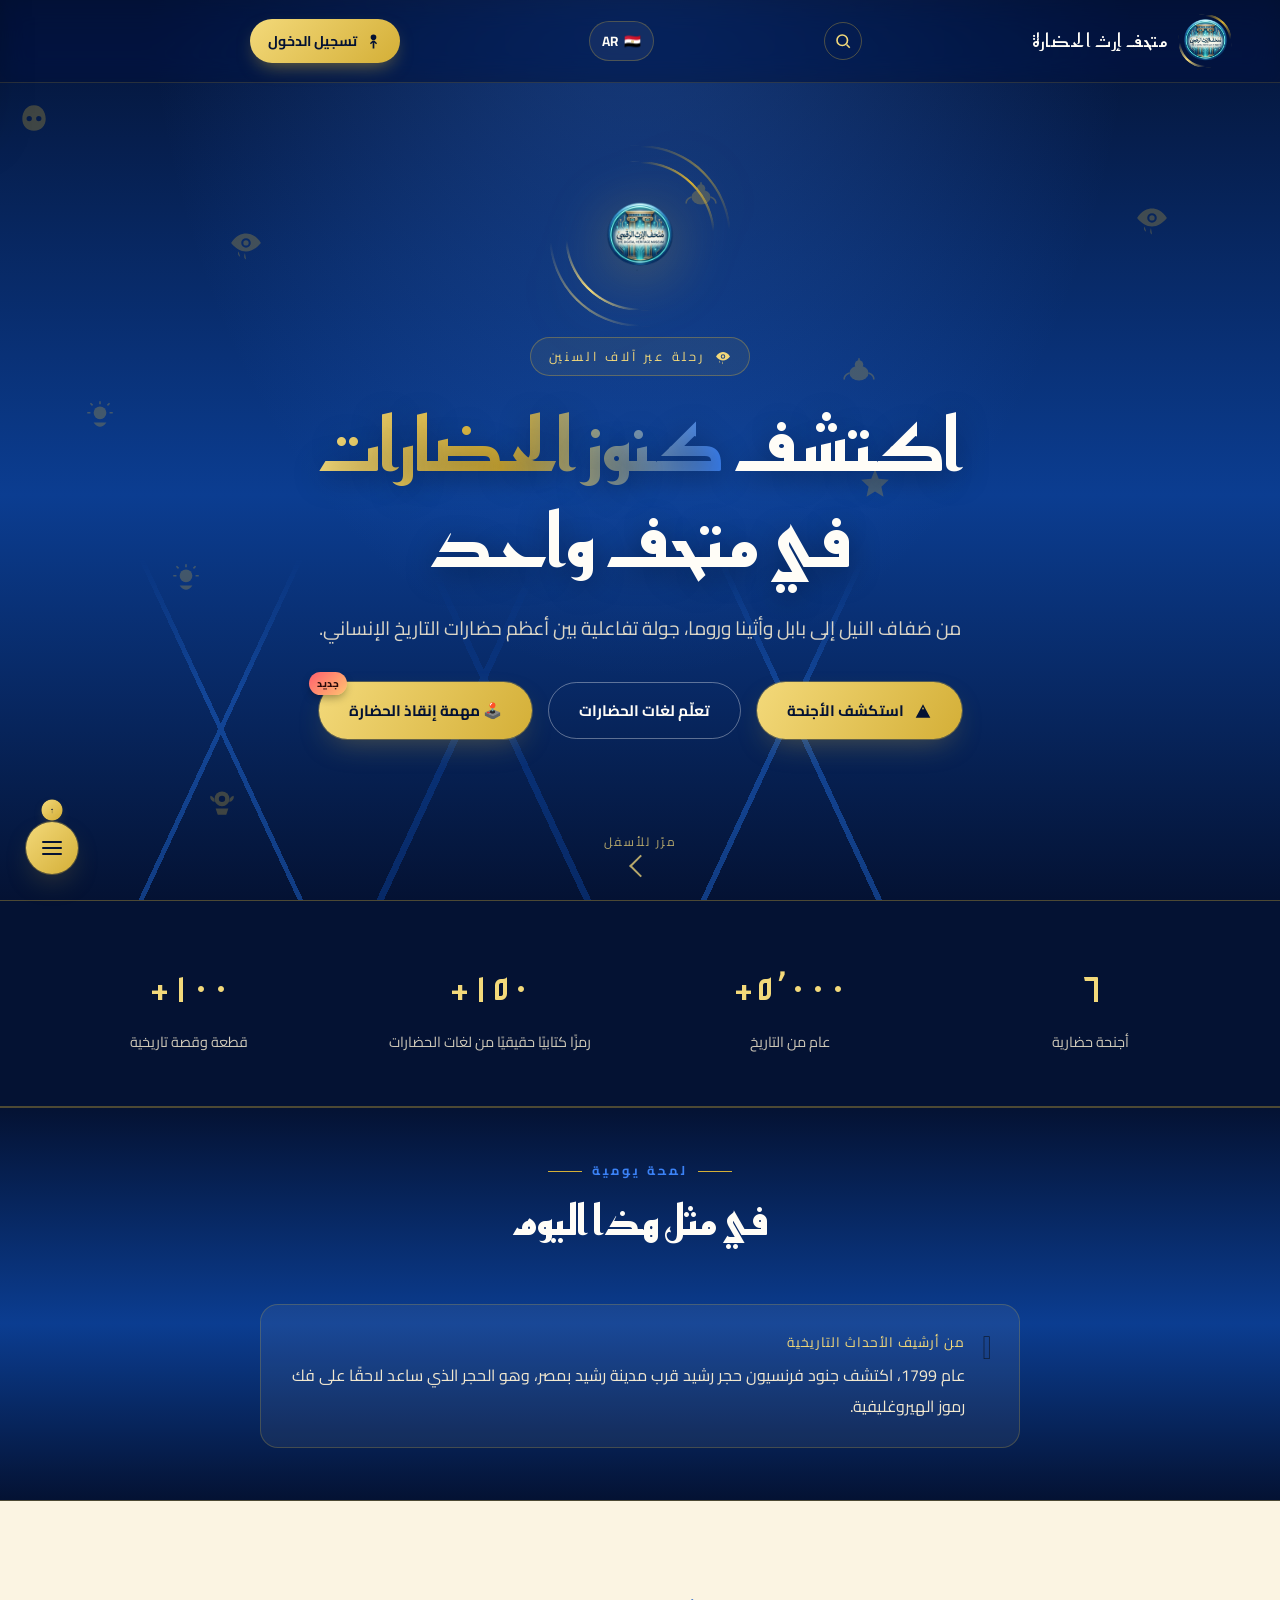
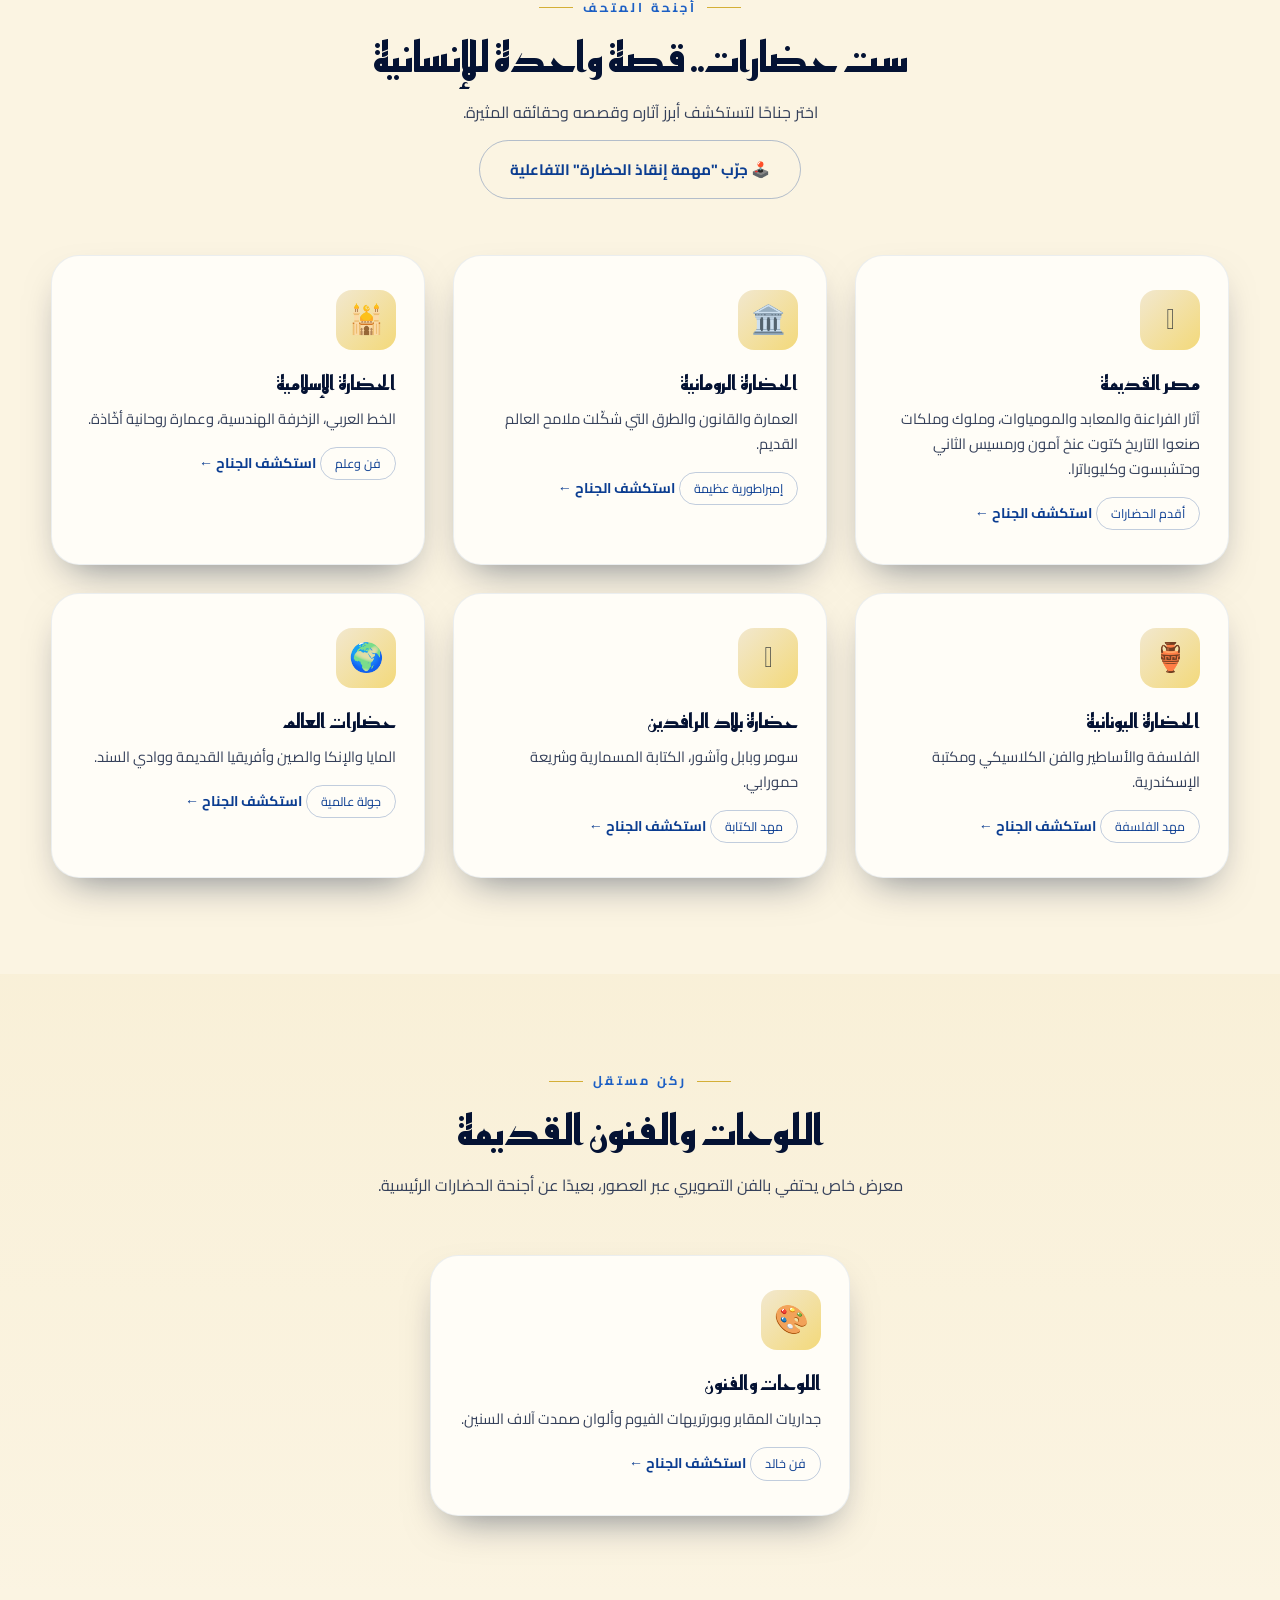
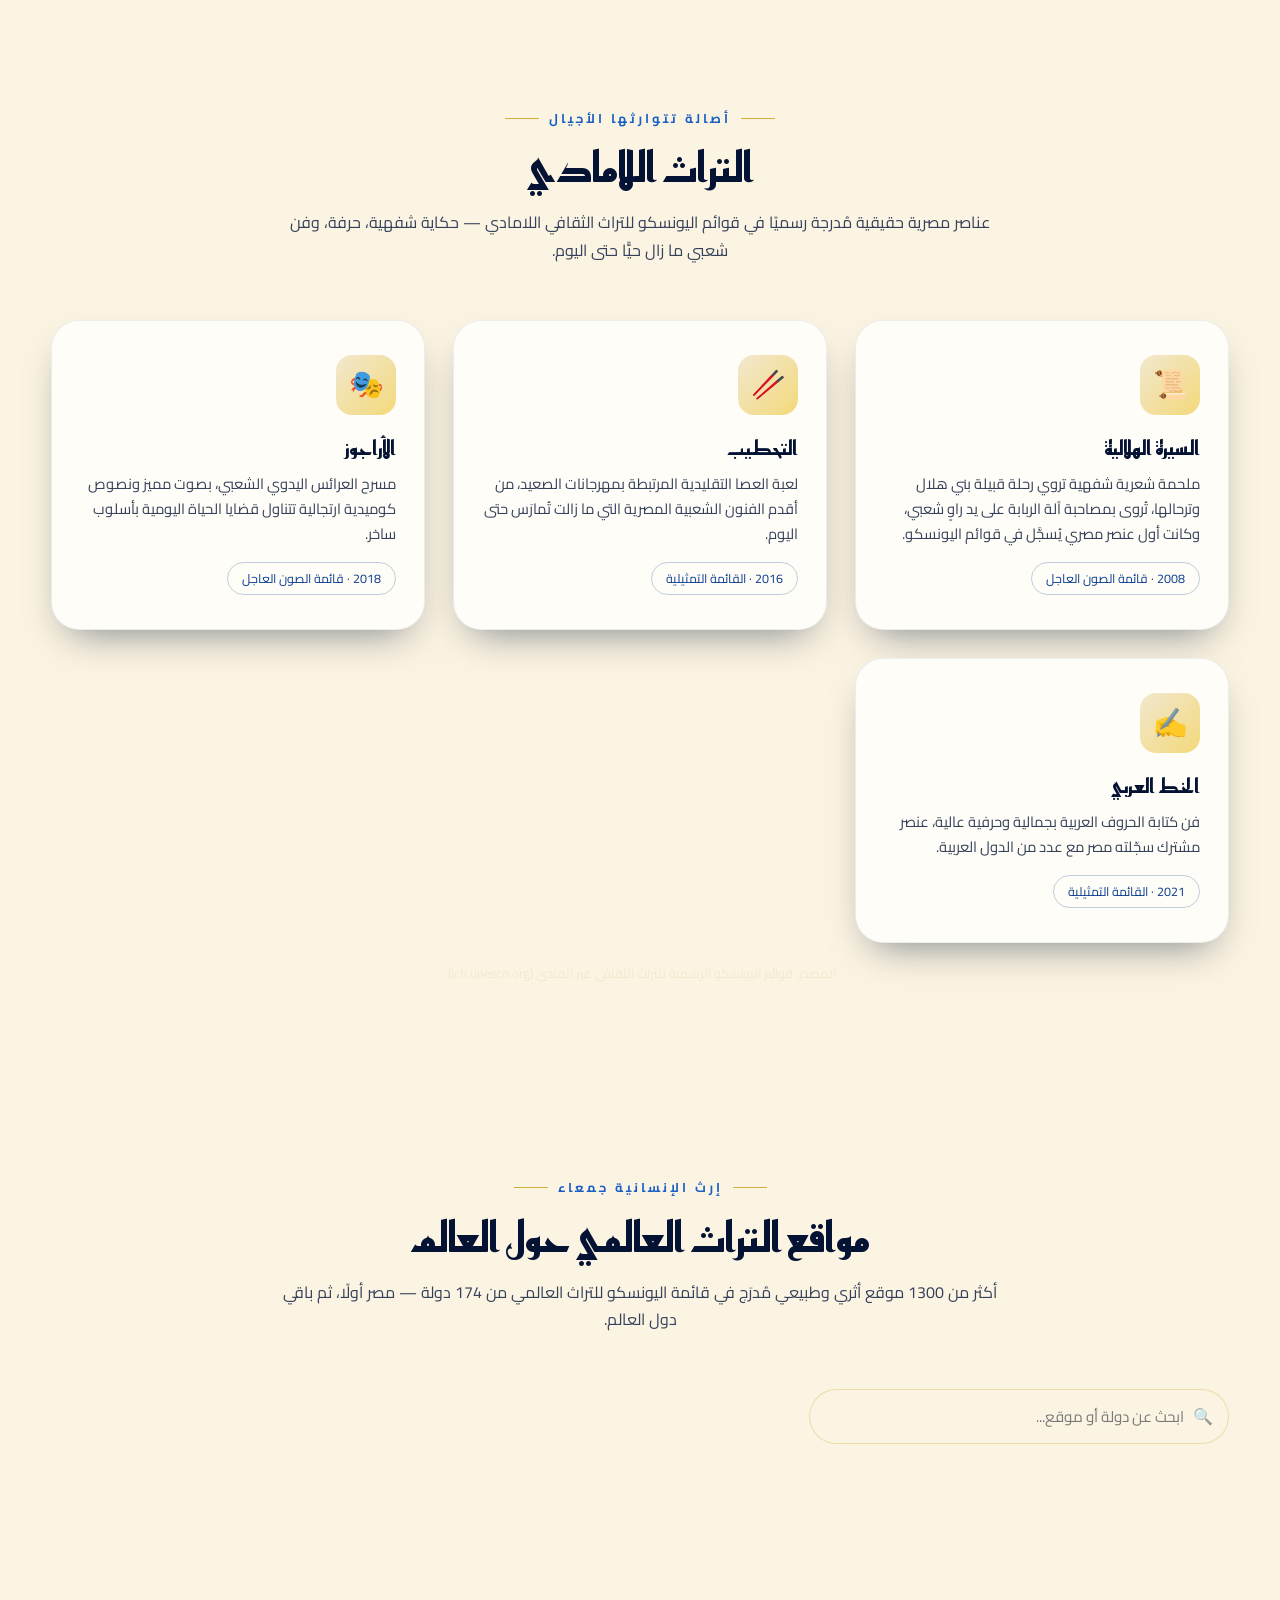
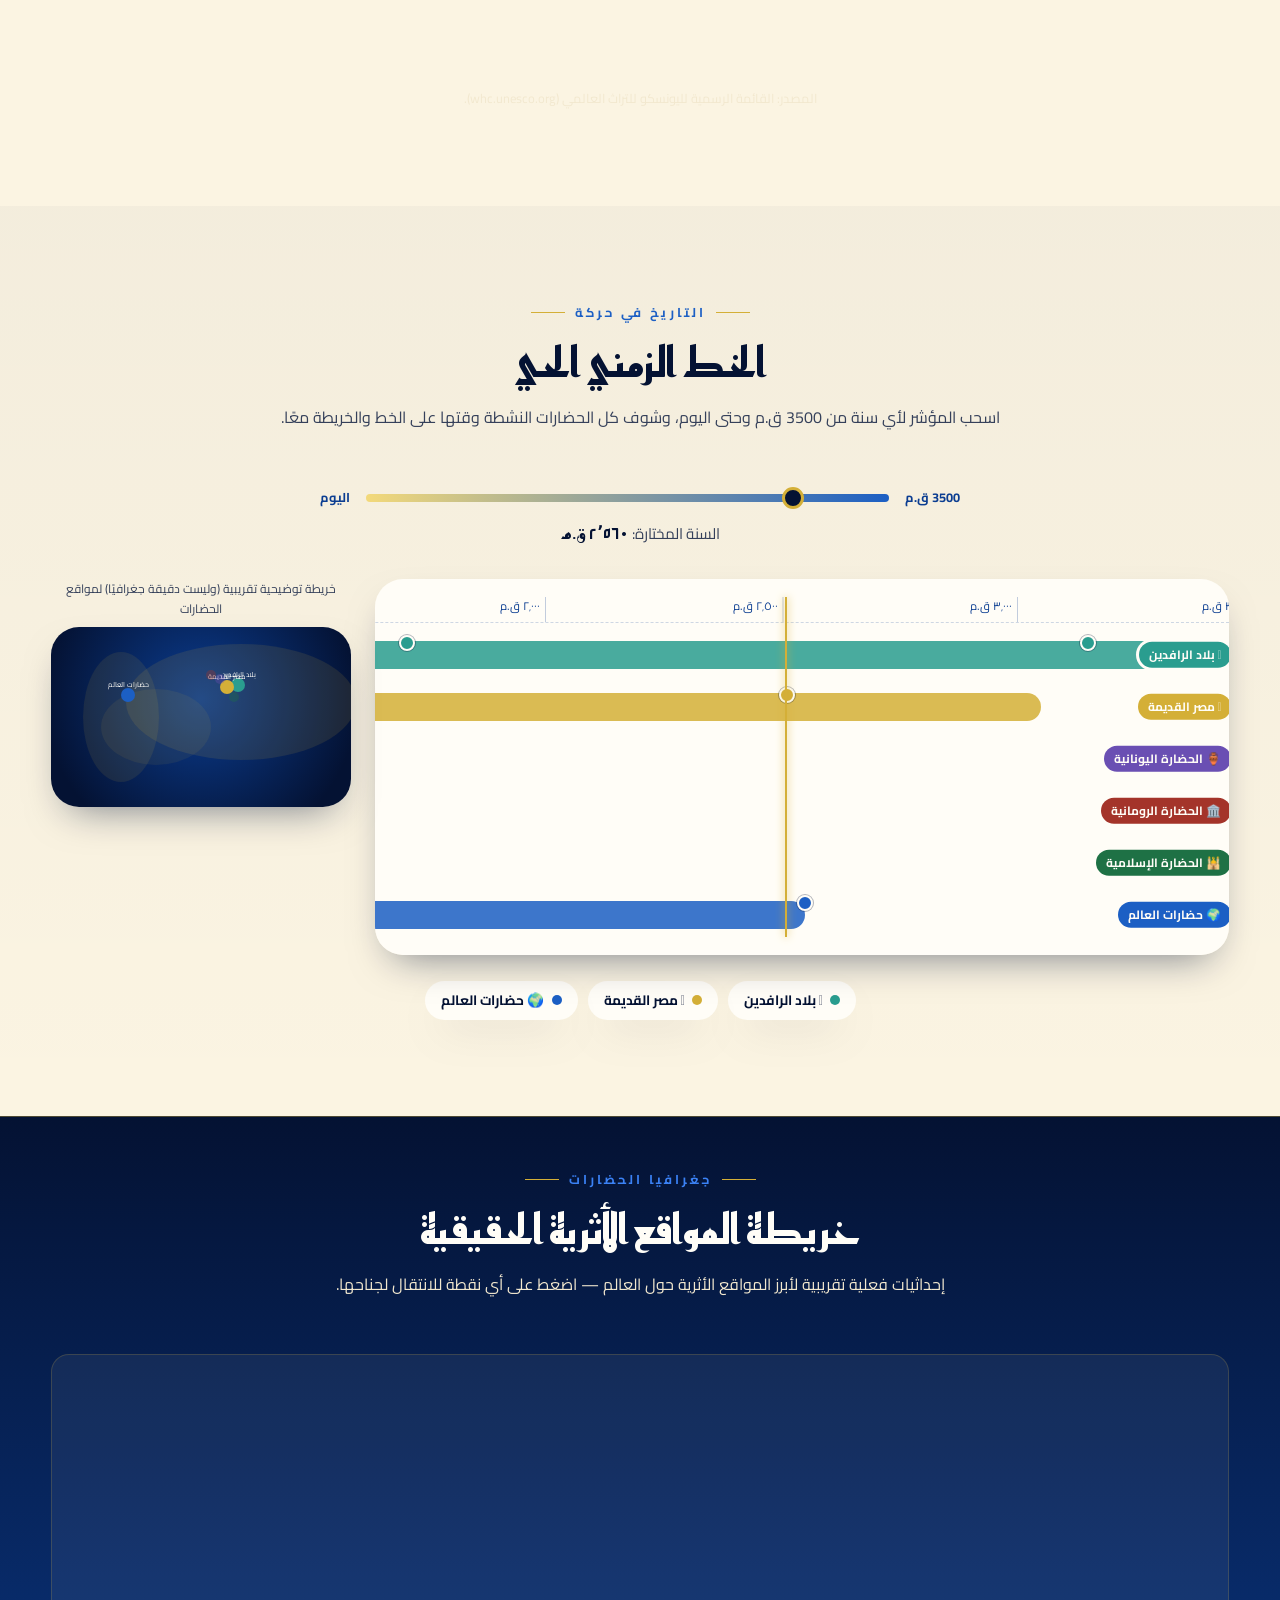
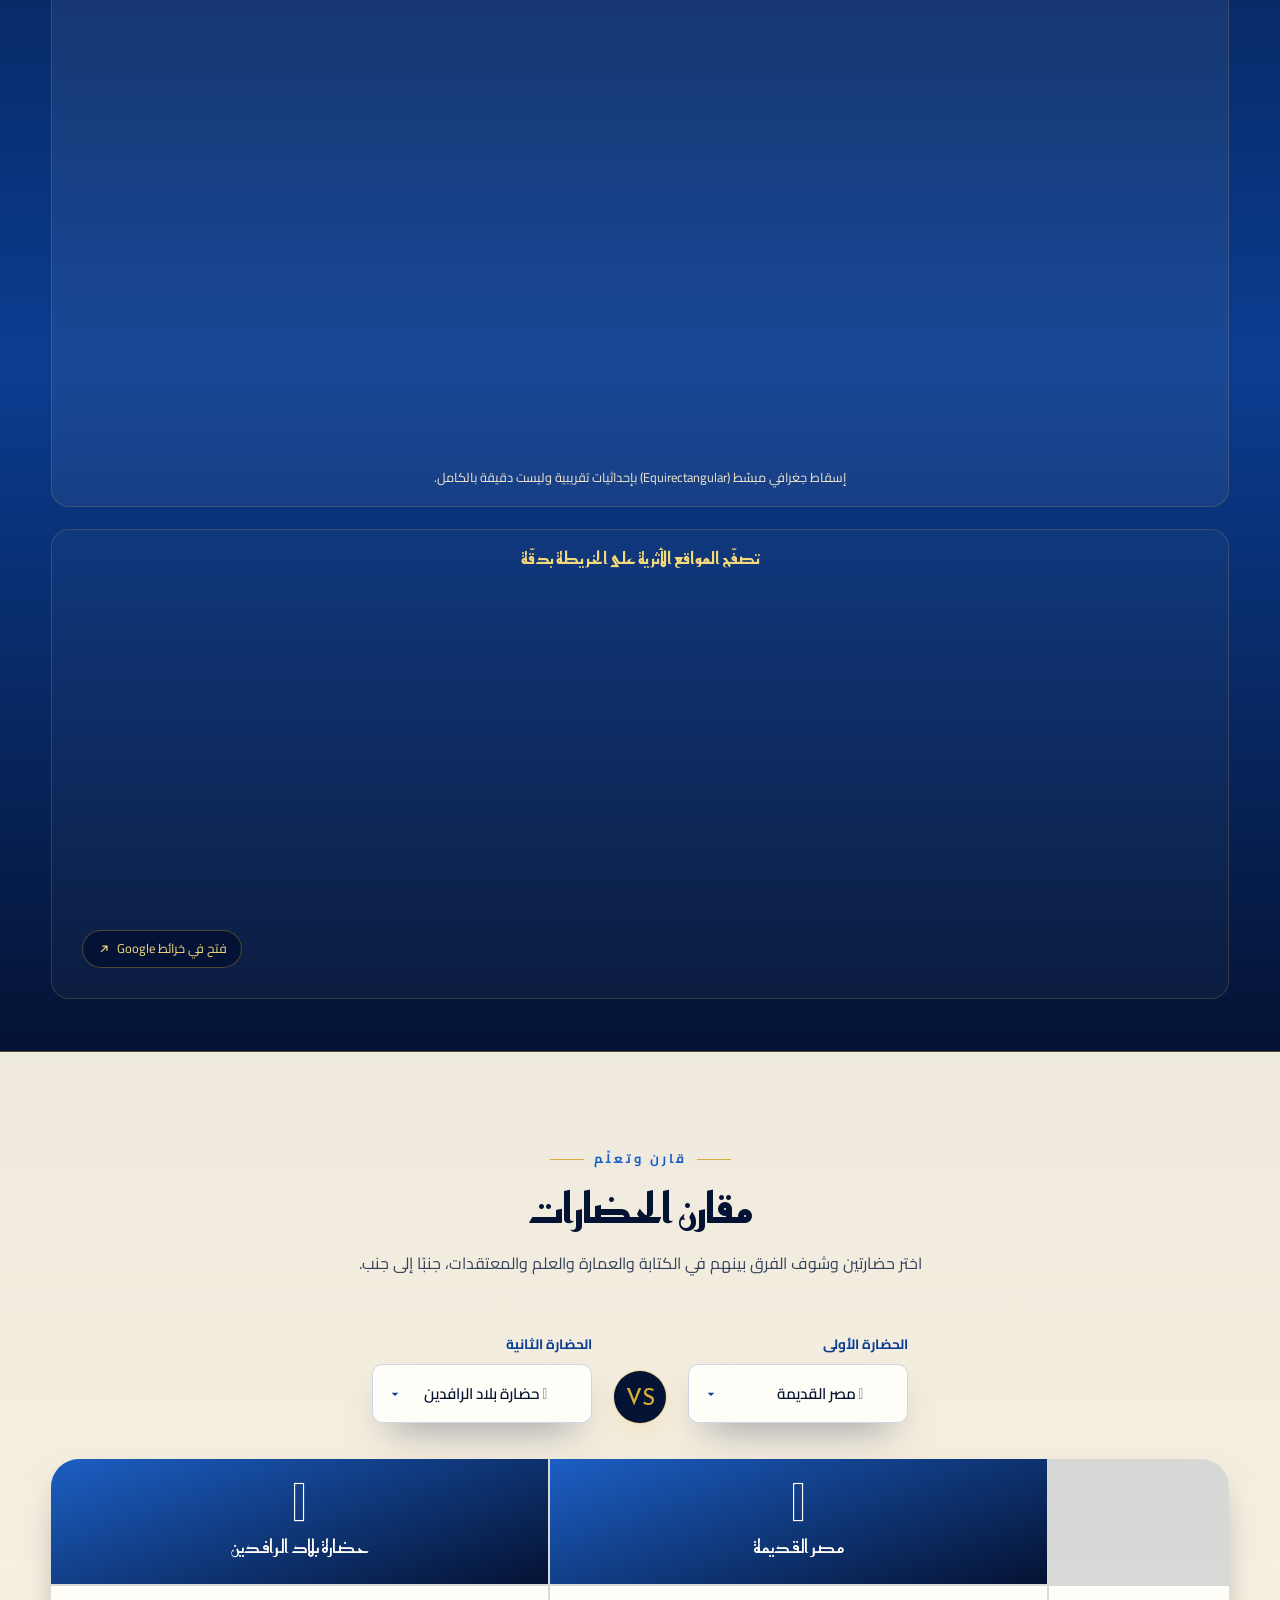
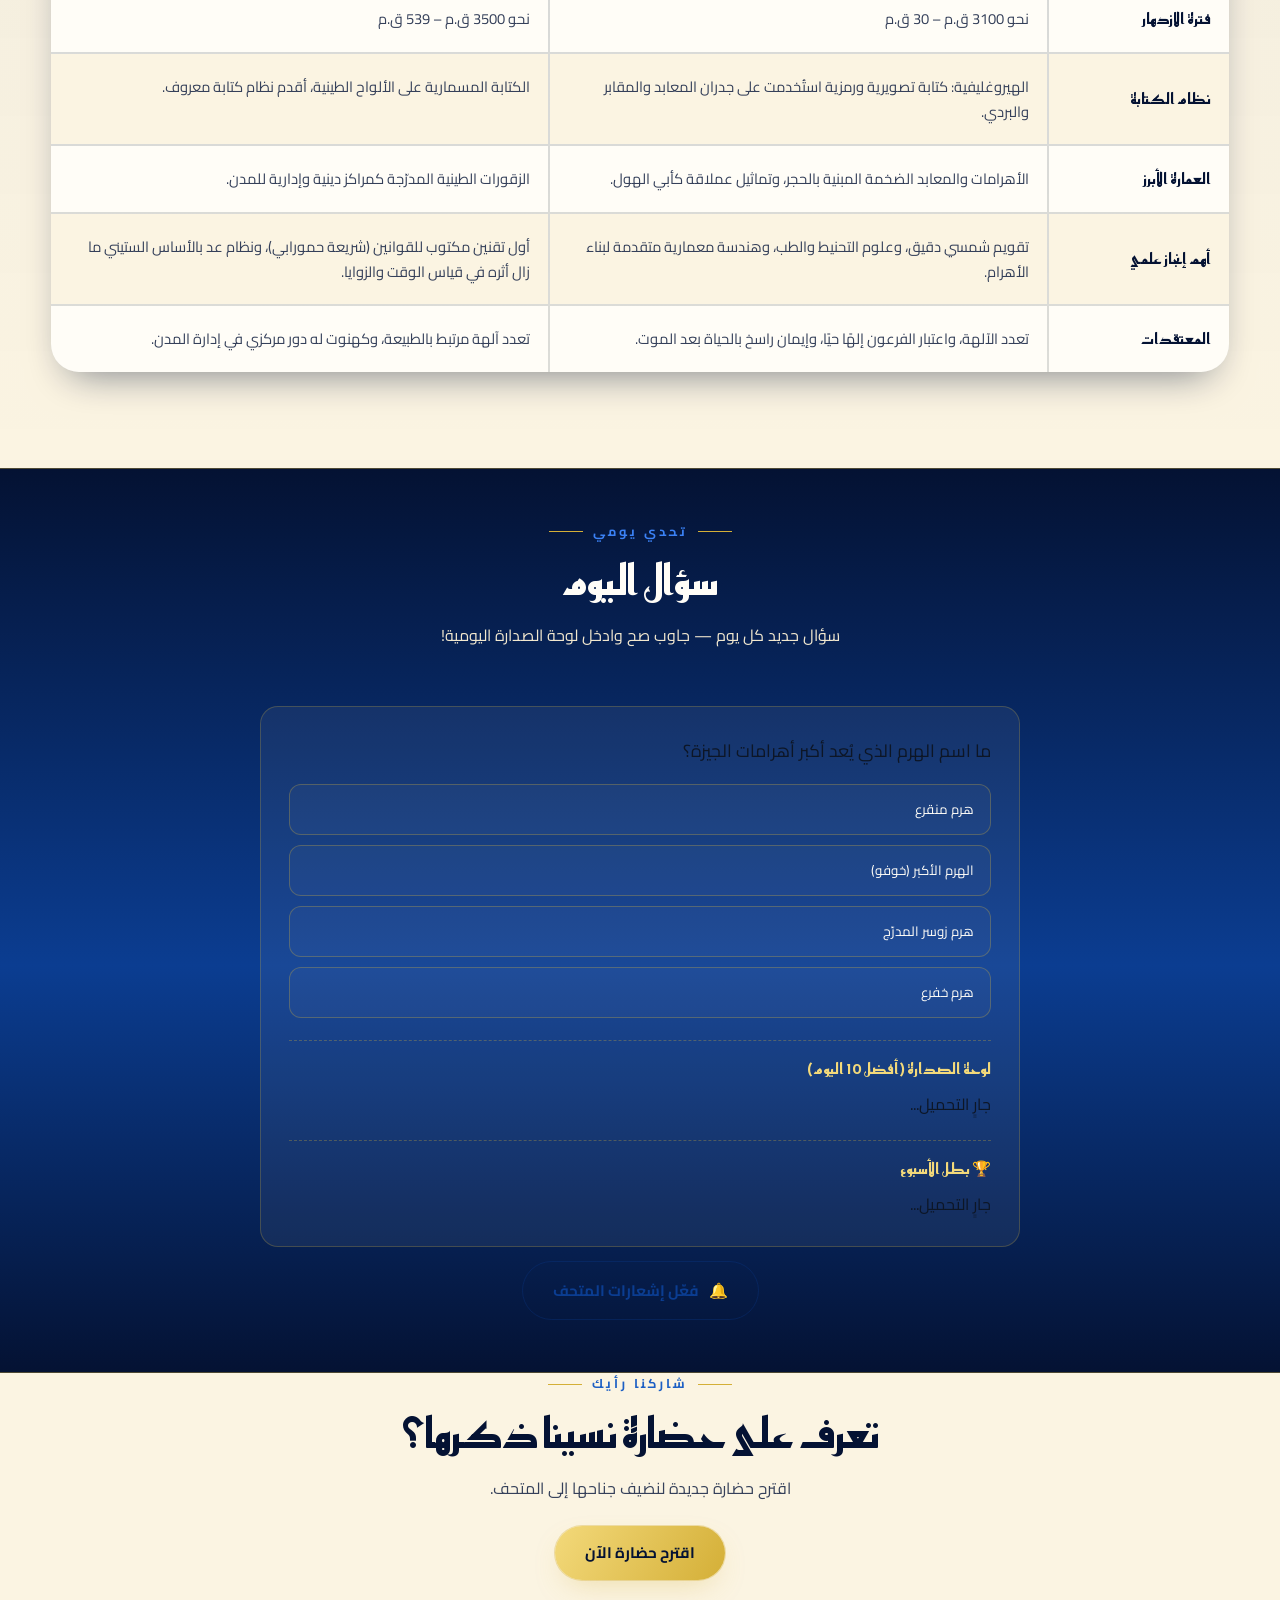
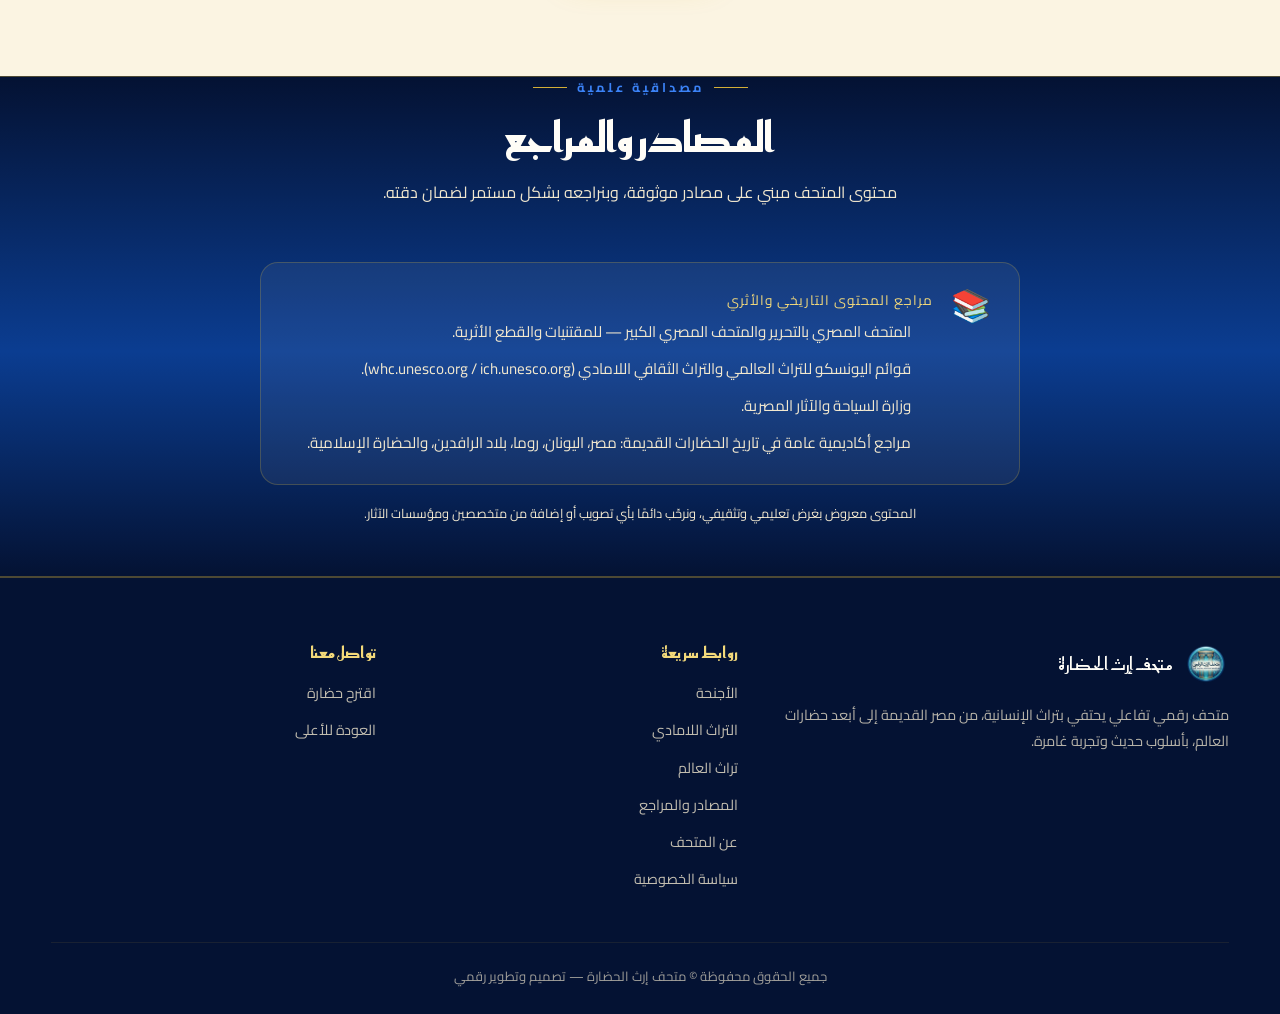
==== commit 8028406b: "Add files via upload" ====
--- a/index.html
+++ b/index.html
@@ -23,6 +23,7 @@
 <link href="https://fonts.googleapis.com/css2?family=Reem+Kufi:wght@400..700&family=Cairo:wght@300;400;600;700;800&display=swap" rel="stylesheet">
 <link rel="stylesheet" href="style.css">
 <link rel="stylesheet" href="features.css">
+<link rel="stylesheet" href="mission-game.css">
 </head>
 <body>
 <!-- =====================================================================
@@ -175,6 +176,10 @@
         <span data-i18n="hero.btn1">استكشف الأجنحة</span>
       </a>
       <a href="#wings" class="btn btn-outline" data-i18n="hero.btn2">تعلّم لغات الحضارات</a>
+      <button type="button" class="btn btn-gold mission-trigger-btn" data-mission-trigger>
+        <span class="mission-btn-badge">جديد</span>
+        <span>🕹️ مهمة إنقاذ الحضارة</span>
+      </button>
     </div>
   </div>
 
@@ -227,6 +232,9 @@
       <span class="eyebrow" data-i18n="wings.eyebrow">أجنحة المتحف</span>
       <h2 data-i18n="wings.title">ست حضارات.. قصة واحدة للإنسانية</h2>
       <p data-i18n="wings.sub">اختر جناحًا لتستكشف أبرز آثاره وقصصه وحقائقه المثيرة.</p>
+      <button type="button" class="btn btn-line" style="margin-top:14px;" data-mission-trigger>
+        🕹️ جرّب "مهمة إنقاذ الحضارة" التفاعلية
+      </button>
     </div>
 
     <div class="wings-grid">
@@ -435,10 +443,10 @@
     </div>
 
     <div class="real-gmap-wrap reveal">
-      <h3 class="real-gmap-title">تصفّح المواقع على خرائط Google الحقيقية</h3>
+      <h3 class="real-gmap-title">تصفّح المواقع الأثرية على الخريطة بدقّة</h3>
       <div class="real-gmap-chips" id="real-gmap-chips"></div>
       <div class="real-gmap-frame-wrap">
-        <iframe id="real-gmap-frame" class="real-gmap-frame" title="خريطة Google للموقع الأثري المختار" loading="lazy" referrerpolicy="no-referrer-when-downgrade" allowfullscreen></iframe>
+        <iframe id="real-gmap-frame" class="real-gmap-frame" title="خريطة دقيقة للموقع الأثري المختار" loading="lazy" referrerpolicy="no-referrer-when-downgrade" allowfullscreen></iframe>
         <a href="#" target="_blank" rel="noopener" id="real-gmap-link" class="real-gmap-link">
           فتح في خرائط Google
           <svg width="14" height="14" viewBox="0 0 24 24" fill="none" stroke="currentColor" stroke-width="2.2"><path d="M7 17 17 7M9 7h8v8"/></svg>
@@ -1081,6 +1089,7 @@
 <script src="auth.js"></script>
 <script src="world-heritage-data.js"></script>
 <script src="features.js"></script>
+<script src="mission-game.js"></script>
 <script>
   if ('serviceWorker' in navigator && location.protocol !== 'file:') {
     window.addEventListener('load', () => {
--- a/mission-game.css
+++ b/mission-game.css
@@ -0,0 +1,231 @@
+/* =====================================================================
+   متحف إرث الحضارة - mission-game.css
+   ستايل خاص بلعبة "مهمة إنقاذ الحضارة" (mission-game.js)
+   ===================================================================== */
+
+.mission-trigger-btn{
+  position: relative;
+  overflow: visible;
+}
+.mission-trigger-btn .mission-btn-badge{
+  position:absolute; top:-10px; inset-inline-end:-10px;
+  background:linear-gradient(135deg,#ff5f6d,#ffc371);
+  color:#2a0a0a; font-size:.62rem; font-weight:800;
+  padding:2px 8px; border-radius:999px;
+  box-shadow:0 4px 10px -2px rgba(0,0,0,.4);
+  animation: mg-badge-pulse 1.8s ease-in-out infinite;
+  white-space:nowrap; pointer-events:none;
+}
+@keyframes mg-badge-pulse{ 0%,100%{ transform:scale(1);} 50%{ transform:scale(1.12);} }
+
+.mission-overlay{
+  position:fixed; inset:0; z-index:3000;
+  display:flex; align-items:center; justify-content:center;
+  padding:16px;
+  background:rgba(2,8,24,.78);
+  backdrop-filter: blur(6px);
+  opacity:0; visibility:hidden; transition:.35s var(--ease,ease);
+}
+.mission-overlay.active{ opacity:1; visibility:visible; }
+
+.mission-box{
+  position:relative;
+  width:100%; max-width:760px; max-height:92vh; overflow:auto;
+  background:
+    radial-gradient(1200px 400px at 15% -10%, rgba(212,175,55,.15), transparent 60%),
+    linear-gradient(180deg,#0b1f4d,#041233 55%,#020a1f);
+  border:1px solid var(--gold-soft, rgba(212,175,55,.35));
+  border-radius:24px;
+  box-shadow:0 30px 70px -20px rgba(0,0,0,.7), 0 0 0 1px rgba(212,175,55,.08);
+  transform:translateY(24px) scale(.97);
+  transition:.35s var(--ease,ease);
+  color:var(--sand,#f2e8cf);
+  padding:26px 22px 30px;
+}
+.mission-overlay.active .mission-box{ transform:translateY(0) scale(1); }
+
+.mission-close-btn{
+  position:absolute; top:14px; inset-inline-end:14px;
+  width:38px; height:38px; border-radius:50%;
+  background:rgba(255,255,255,.06); border:1px solid rgba(212,175,55,.3);
+  color:var(--gold-light,#f3d97a); font-size:1.2rem; cursor:pointer;
+  display:flex; align-items:center; justify-content:center;
+  transition:.2s;
+  z-index:5;
+}
+.mission-close-btn:hover{ background:rgba(212,175,55,.18); transform:rotate(90deg); }
+
+.mission-screen{ display:none; animation: mg-fade-in .4s ease; }
+.mission-screen.active{ display:block; }
+@keyframes mg-fade-in{ from{ opacity:0; transform:translateY(8px);} to{ opacity:1; transform:translateY(0);} }
+
+/* ---------- شاشة القصة ---------- */
+.mission-hero-icon{
+  font-size:3rem; text-align:center; margin-bottom:6px;
+  filter:drop-shadow(0 0 12px rgba(212,175,55,.5));
+}
+.mission-title{
+  font-family:var(--font-display,serif); text-align:center;
+  color:var(--gold-light,#f3d97a); font-size:clamp(1.4rem,3.4vw,2rem);
+  margin-bottom:10px;
+}
+.mission-story{
+  background:rgba(255,255,255,.04); border:1px solid rgba(212,175,55,.18);
+  border-radius:16px; padding:18px 20px; line-height:2;
+  font-size:.98rem; color:var(--sand,#f2e8cf); margin-bottom:20px;
+}
+.mission-story strong{ color:var(--gold-light,#f3d97a); }
+.mission-cta-row{ display:flex; justify-content:center; gap:12px; flex-wrap:wrap; }
+
+/* ---------- شاشة الخريطة/المحطات ---------- */
+.mission-progress-bar{
+  height:10px; border-radius:999px; background:rgba(255,255,255,.08);
+  overflow:hidden; margin:6px 0 18px; border:1px solid rgba(212,175,55,.2);
+}
+.mission-progress-fill{
+  height:100%; width:0%;
+  background:linear-gradient(90deg,var(--gold,#d4af37),var(--gold-light,#f3d97a));
+  transition:width .5s var(--ease,ease);
+}
+.mission-progress-label{
+  display:flex; justify-content:space-between; align-items:center;
+  font-size:.85rem; color:var(--sand,#f2e8cf); opacity:.85; margin-bottom:4px;
+}
+.mission-keys-count{ color:var(--gold-light,#f3d97a); font-weight:800; }
+
+.mission-stations-grid{
+  display:grid; grid-template-columns:repeat(auto-fill,minmax(150px,1fr));
+  gap:14px; margin:14px 0 6px;
+}
+.mission-station-card{
+  position:relative;
+  background:rgba(255,255,255,.045);
+  border:1px solid rgba(212,175,55,.22);
+  border-radius:16px; padding:16px 10px 14px;
+  text-align:center; cursor:pointer;
+  transition:.25s var(--ease,ease);
+}
+.mission-station-card:hover{ transform:translateY(-4px); border-color:var(--gold,#d4af37); box-shadow:0 14px 26px -14px rgba(212,175,55,.4); }
+.mission-station-card .ms-icon{ font-size:2rem; margin-bottom:8px; display:block; }
+.mission-station-card h4{ font-size:.88rem; color:var(--sand,#f2e8cf); margin-bottom:4px; }
+.mission-station-card .ms-tag{ font-size:.7rem; color:var(--gold-light,#f3d97a); opacity:.8; }
+.mission-station-card.done{ border-color:var(--gold,#d4af37); background:rgba(212,175,55,.1); }
+.mission-station-card.done::after{
+  content:'✔'; position:absolute; top:8px; inset-inline-end:10px;
+  color:#2ecc71; font-weight:900; font-size:.95rem;
+}
+.mission-station-card .ms-key{
+  position:absolute; top:8px; inset-inline-start:10px; font-size:.9rem; opacity:.9;
+}
+
+/* ---------- شاشة المحطة/اللغز ---------- */
+.mission-station-header{ display:flex; align-items:center; gap:12px; margin-bottom:14px; }
+.mission-station-header .ms-big-icon{ font-size:2.4rem; }
+.mission-station-header h3{ font-family:var(--font-display,serif); color:var(--gold-light,#f3d97a); font-size:1.3rem; }
+.mission-station-header p{ font-size:.82rem; opacity:.75; margin-top:2px; }
+
+.mission-flavor{
+  background:rgba(255,255,255,.04); border-inline-start:3px solid var(--gold,#d4af37);
+  padding:12px 16px; border-radius:8px; font-size:.92rem; line-height:1.9; margin-bottom:18px;
+}
+
+.mission-question{ font-size:1.02rem; font-weight:700; margin-bottom:14px; color:var(--sand,#f2e8cf); }
+.mission-options{ display:flex; flex-direction:column; gap:10px; margin-bottom:14px; }
+.mission-option-btn{
+  text-align:start; padding:13px 16px; border-radius:12px;
+  background:rgba(255,255,255,.05); border:1px solid rgba(212,175,55,.25);
+  color:var(--sand,#f2e8cf); font-family:var(--font-body,inherit); font-size:.94rem;
+  cursor:pointer; transition:.2s;
+}
+.mission-option-btn:hover:not(:disabled){ background:rgba(212,175,55,.12); border-color:var(--gold,#d4af37); }
+.mission-option-btn:disabled{ cursor:default; }
+.mission-option-btn.correct{ background:rgba(46,204,113,.18); border-color:#2ecc71; color:#eafff2; }
+.mission-option-btn.wrong{ background:rgba(231,76,60,.18); border-color:#e74c3c; color:#ffe9e6; }
+
+.mission-feedback{
+  min-height:26px; font-size:.9rem; margin-bottom:10px; font-weight:700;
+}
+.mission-feedback.ok{ color:#2ecc71; }
+.mission-feedback.bad{ color:#ff8a80; }
+
+.mission-hint-row{ display:flex; justify-content:space-between; align-items:center; gap:10px; flex-wrap:wrap; }
+.mission-hint-btn{
+  background:none; border:1px dashed rgba(212,175,55,.4); color:var(--gold-light,#f3d97a);
+  padding:7px 14px; border-radius:999px; font-size:.78rem; cursor:pointer;
+}
+.mission-hint-text{ font-size:.8rem; opacity:.8; margin-top:8px; }
+
+.mission-actions-row{ display:flex; justify-content:space-between; margin-top:18px; gap:10px; flex-wrap:wrap; }
+
+/* ---------- شاشة الانتصار ---------- */
+.mission-victory{ text-align:center; position:relative; }
+.mission-crown{
+  font-size:4rem; margin-bottom:8px;
+  animation: mg-crown-float 2.4s ease-in-out infinite;
+  filter:drop-shadow(0 0 18px rgba(212,175,55,.6));
+}
+@keyframes mg-crown-float{ 0%,100%{ transform:translateY(0) rotate(-3deg);} 50%{ transform:translateY(-8px) rotate(3deg);} }
+
+.mission-certificate{
+  margin:18px auto 0; max-width:460px;
+  background:linear-gradient(160deg,rgba(212,175,55,.14),rgba(255,255,255,.03));
+  border:2px solid var(--gold,#d4af37); border-radius:18px; padding:24px 18px;
+}
+.mission-certificate .mc-eyebrow{ font-size:.75rem; letter-spacing:3px; color:var(--gold-light,#f3d97a); text-transform:uppercase; }
+.mission-certificate .mc-title{ font-family:var(--font-display,serif); font-size:1.6rem; color:var(--gold-light,#f3d97a); margin:8px 0; }
+.mission-certificate .mc-name{ font-size:1.15rem; font-weight:800; color:#fff; margin:6px 0 10px; min-height:1.4em; }
+.mission-certificate .mc-artifacts{ display:flex; justify-content:center; gap:6px; flex-wrap:wrap; margin-top:10px; font-size:1.3rem; }
+
+.mission-name-input{
+  margin-top:14px; display:flex; gap:8px; justify-content:center; flex-wrap:wrap;
+}
+.mission-name-input input{
+  padding:10px 14px; border-radius:10px; border:1px solid rgba(212,175,55,.35);
+  background:rgba(255,255,255,.06); color:#fff; font-family:inherit; font-size:.9rem;
+  max-width:220px;
+}
+.mission-name-input input::placeholder{ color:rgba(242,232,207,.5); }
+
+.mission-confetti{ position:absolute; inset:0; pointer-events:none; overflow:hidden; z-index:1; border-radius:24px; }
+.mg-confetti-piece{
+  position:absolute; top:-24px; font-size:1.2rem;
+  animation: mg-confetti-fall linear forwards;
+}
+@keyframes mg-confetti-fall{
+  to{ transform:translateY(115vh) rotate(360deg); opacity:.9; }
+}
+
+.mission-restart-note{ font-size:.78rem; opacity:.65; margin-top:16px; }
+
+/* ---------- صندوق الصور التذكارية (Photo Booth) ---------- */
+.pb-frame-chips{ display:flex; gap:10px; justify-content:center; flex-wrap:wrap; margin-bottom:14px; }
+.pb-frame-chip{
+  padding:9px 16px; border-radius:999px; cursor:pointer;
+  background:rgba(255,255,255,.05); border:1px solid rgba(212,175,55,.3);
+  color:var(--sand,#f2e8cf); font-family:inherit; font-size:.86rem; transition:.2s;
+}
+.pb-frame-chip:hover{ background:rgba(212,175,55,.12); }
+.pb-frame-chip.active{ background:rgba(212,175,55,.22); border-color:var(--gold,#d4af37); color:var(--gold-light,#f3d97a); font-weight:700; }
+
+.pb-stage{
+  position:relative; width:100%; max-width:420px; aspect-ratio:3/4; margin:0 auto 16px;
+  border-radius:16px; overflow:hidden; background:#000;
+  border:1px solid rgba(212,175,55,.3);
+  display:flex; align-items:center; justify-content:center;
+}
+.pb-stage video{ width:100%; height:100%; object-fit:cover; transform:scaleX(-1); }
+.pb-stage img{ width:100%; height:100%; object-fit:contain; background:#000; }
+.pb-hint{
+  position:absolute; inset:auto 12px 12px 12px; text-align:center;
+  background:rgba(2,8,24,.72); color:var(--sand,#f2e8cf); font-size:.82rem;
+  padding:8px 10px; border-radius:10px; border:1px solid rgba(212,175,55,.25);
+}
+
+@media (max-width:520px){
+  .pb-stage{ max-width:100%; }
+}
+
+@media (max-width:520px){
+  .mission-box{ padding:20px 14px 24px; border-radius:18px; }
+  .mission-stations-grid{ grid-template-columns:repeat(2,1fr); }
+}
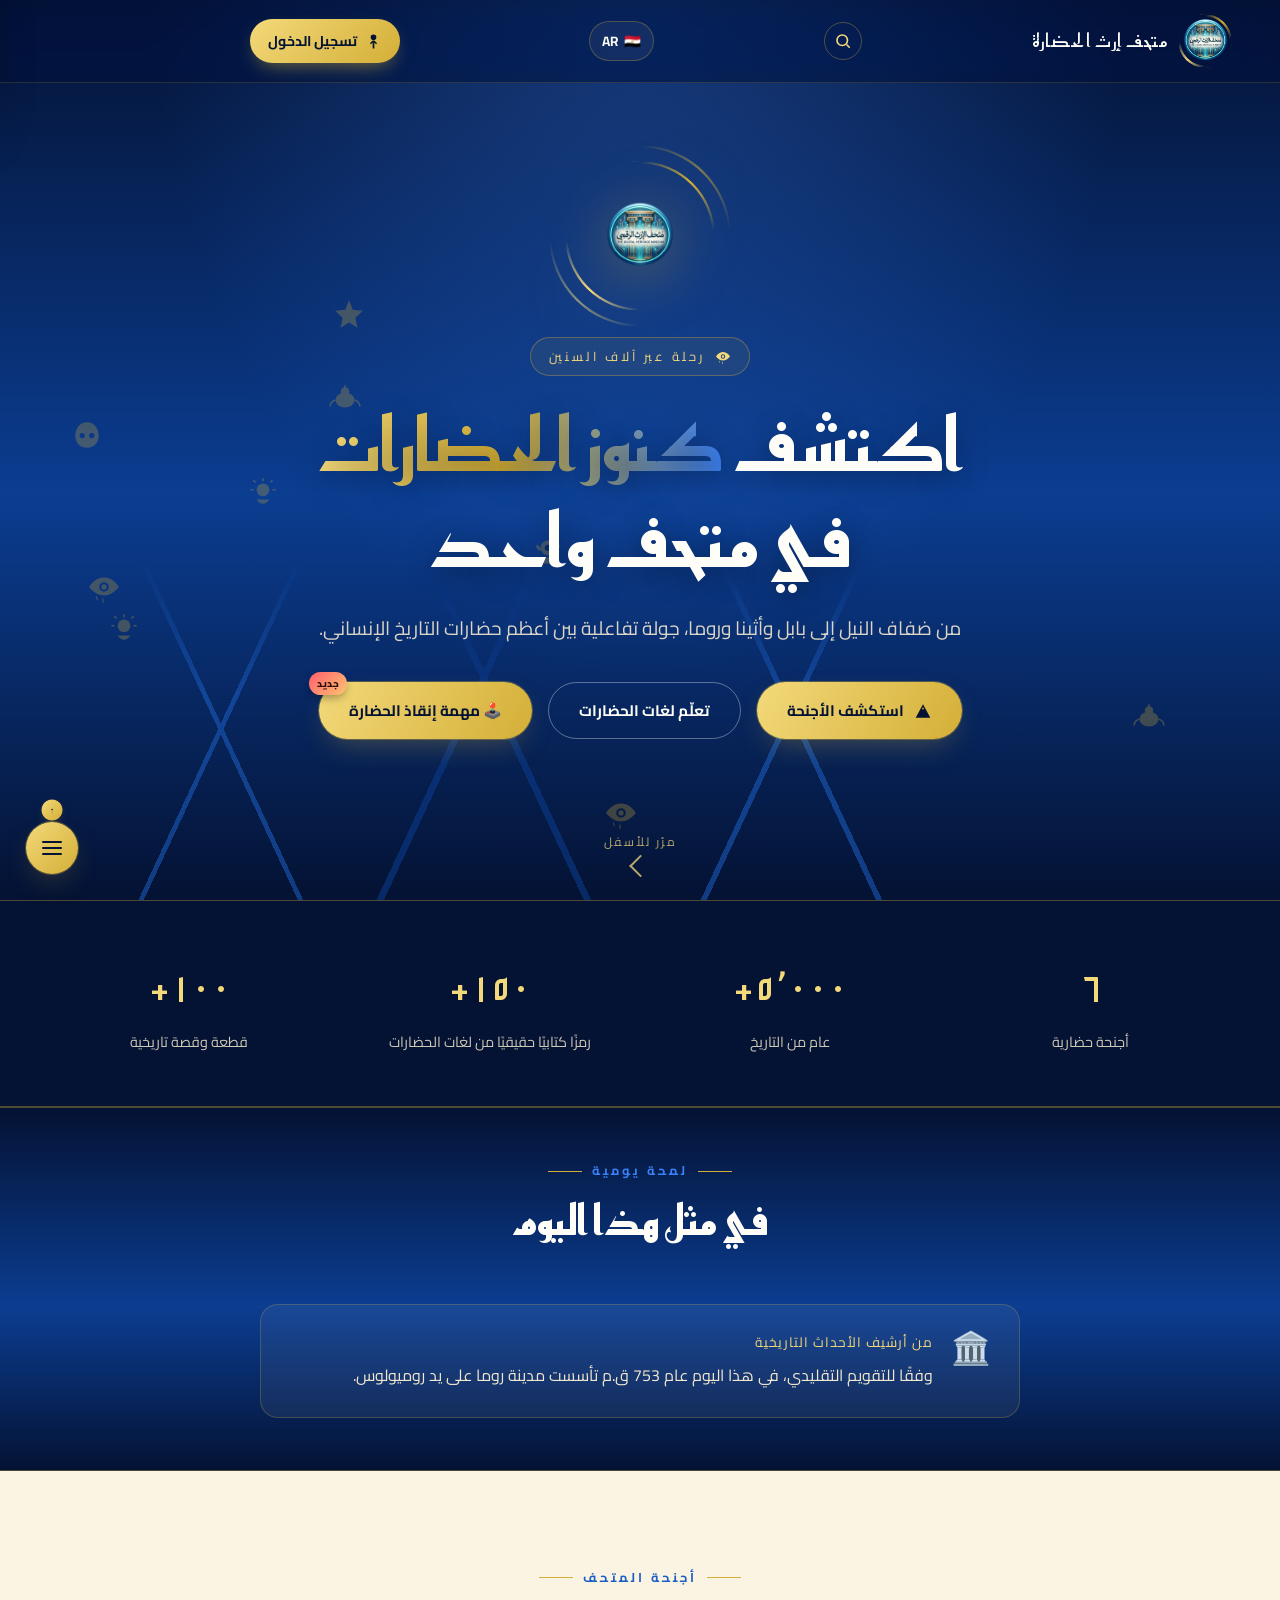
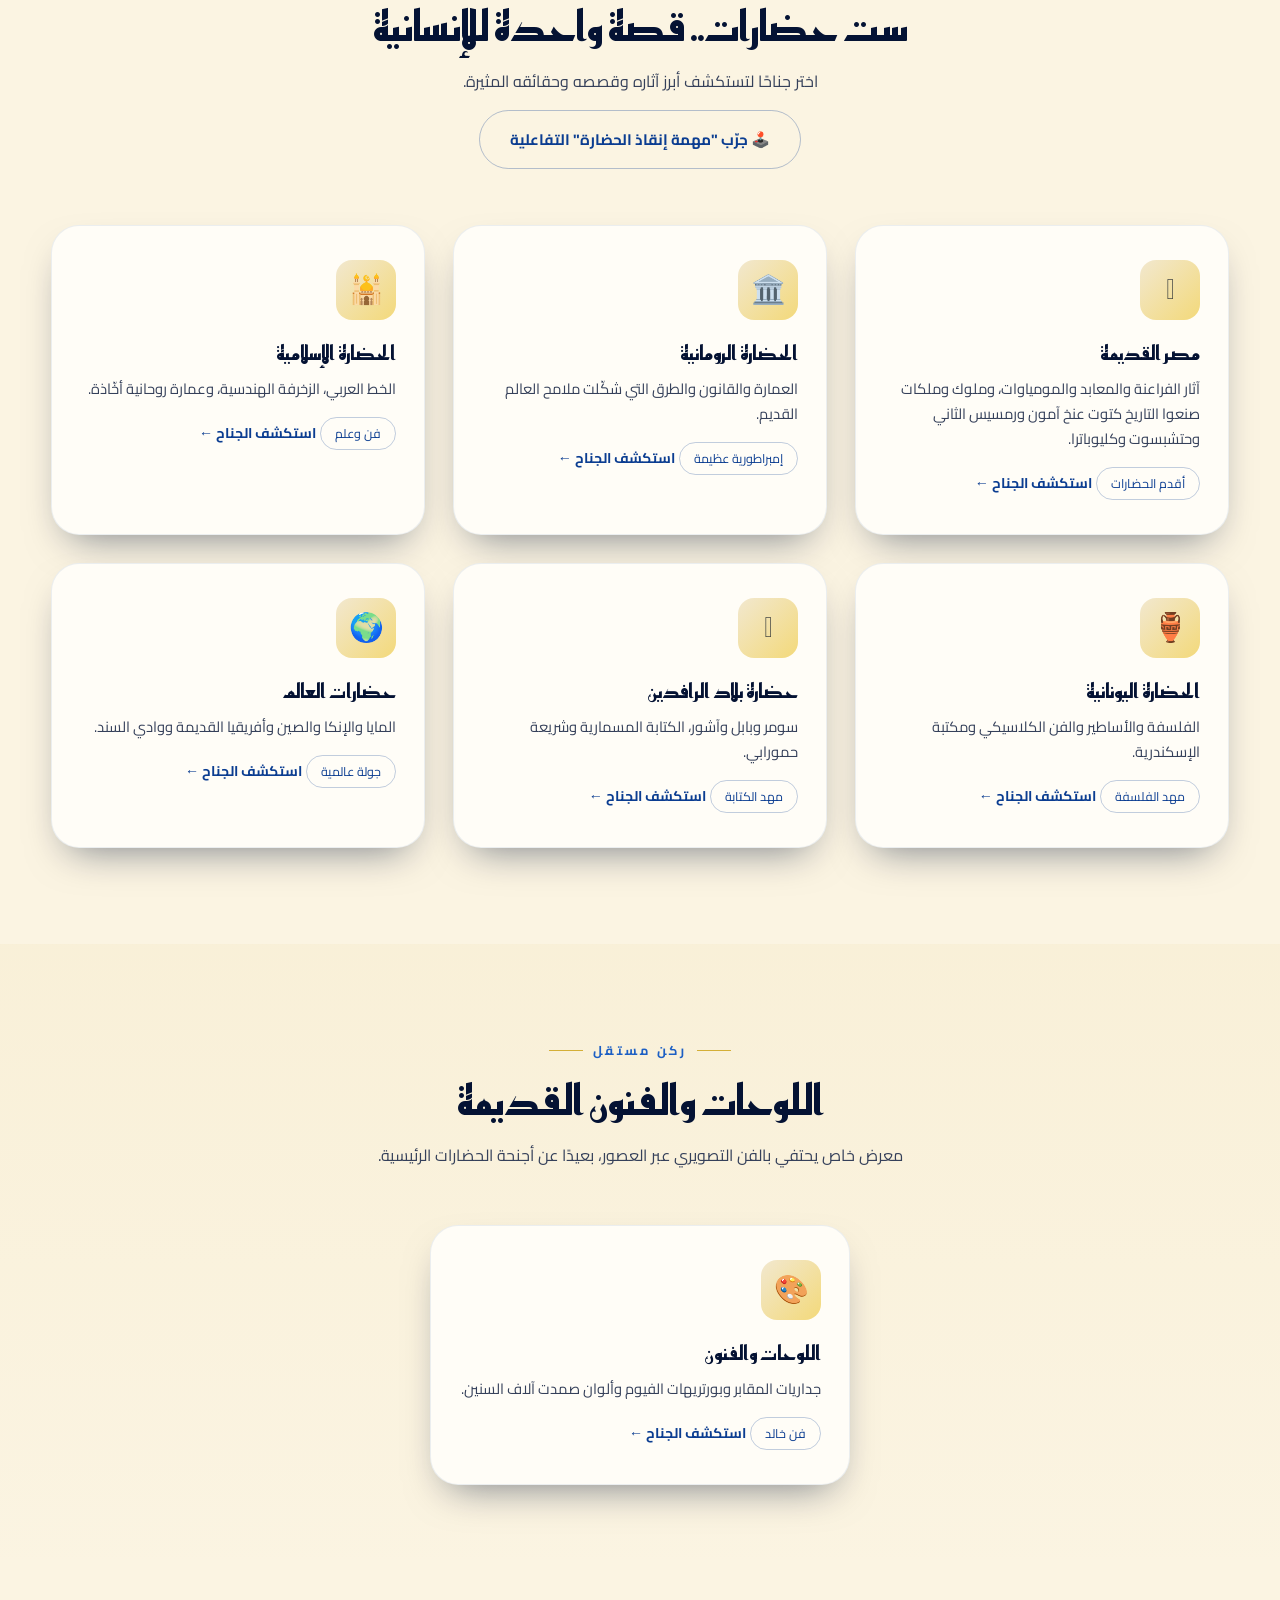
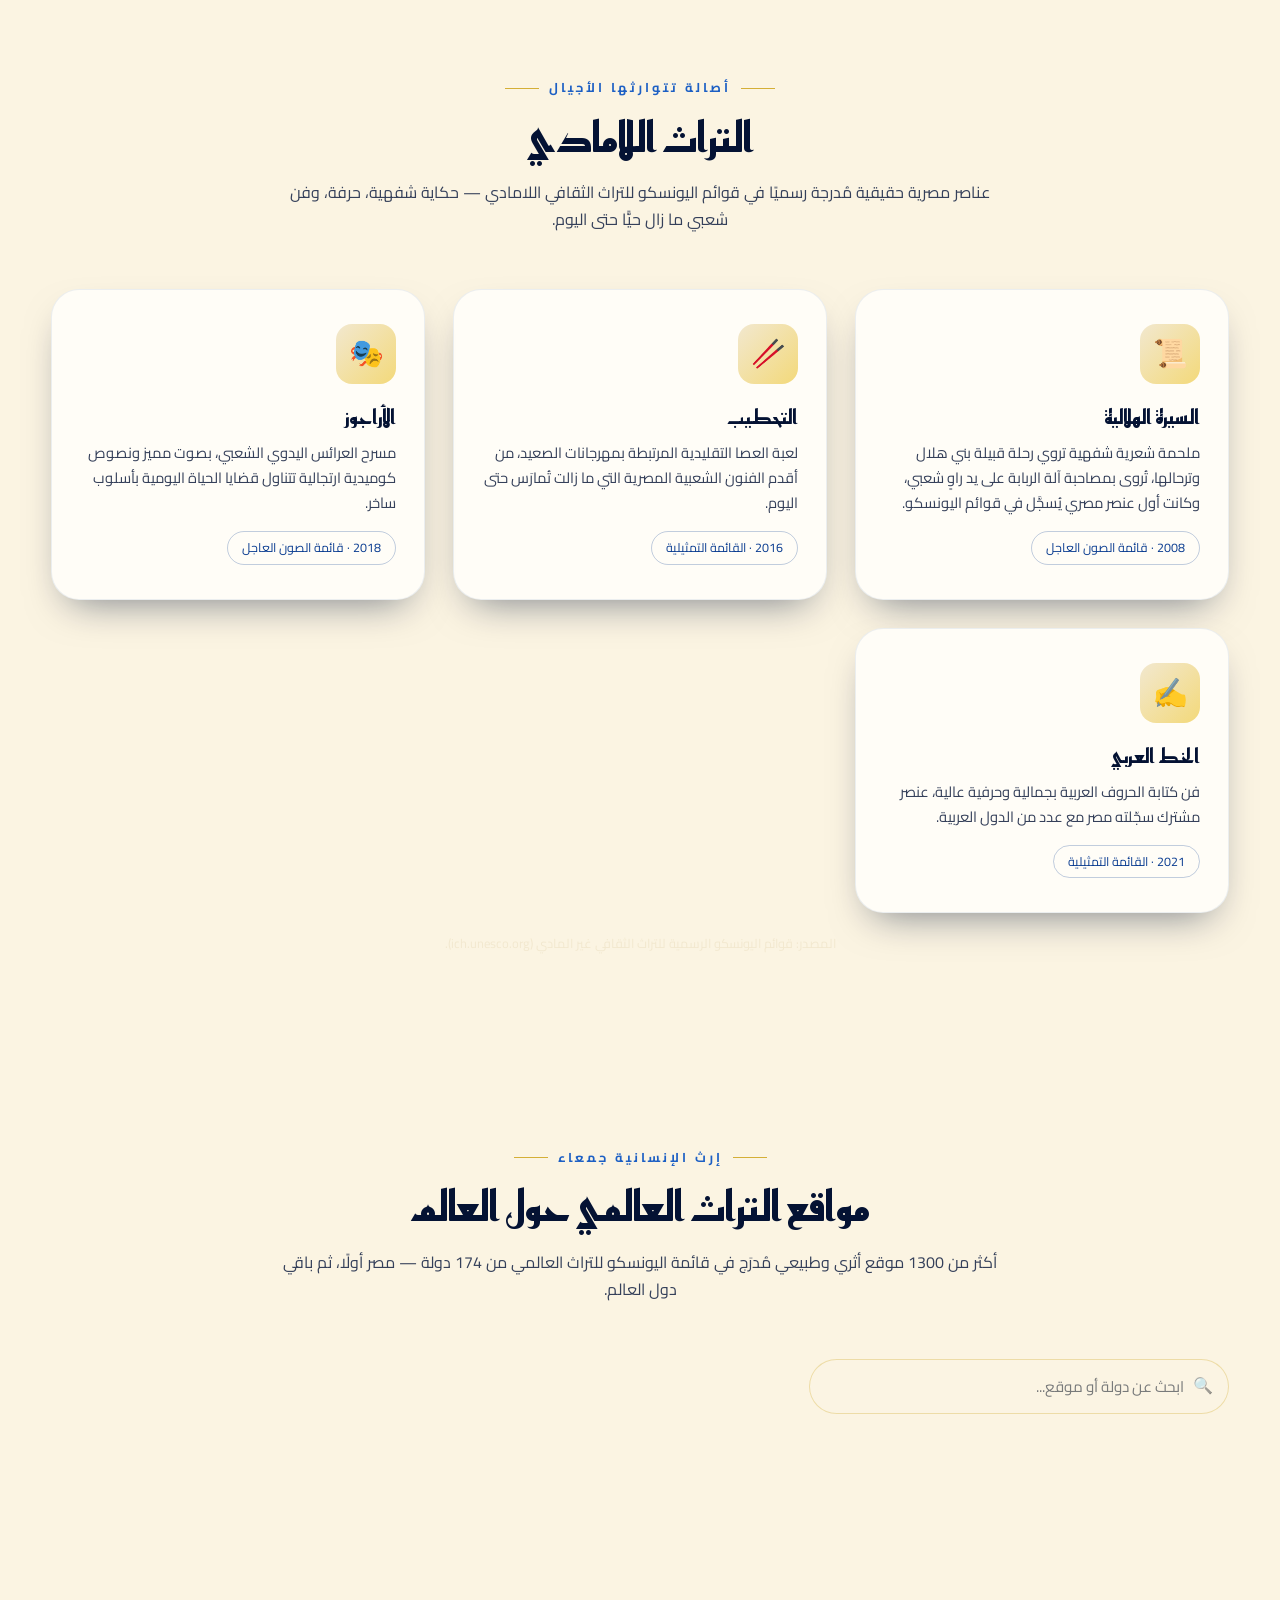
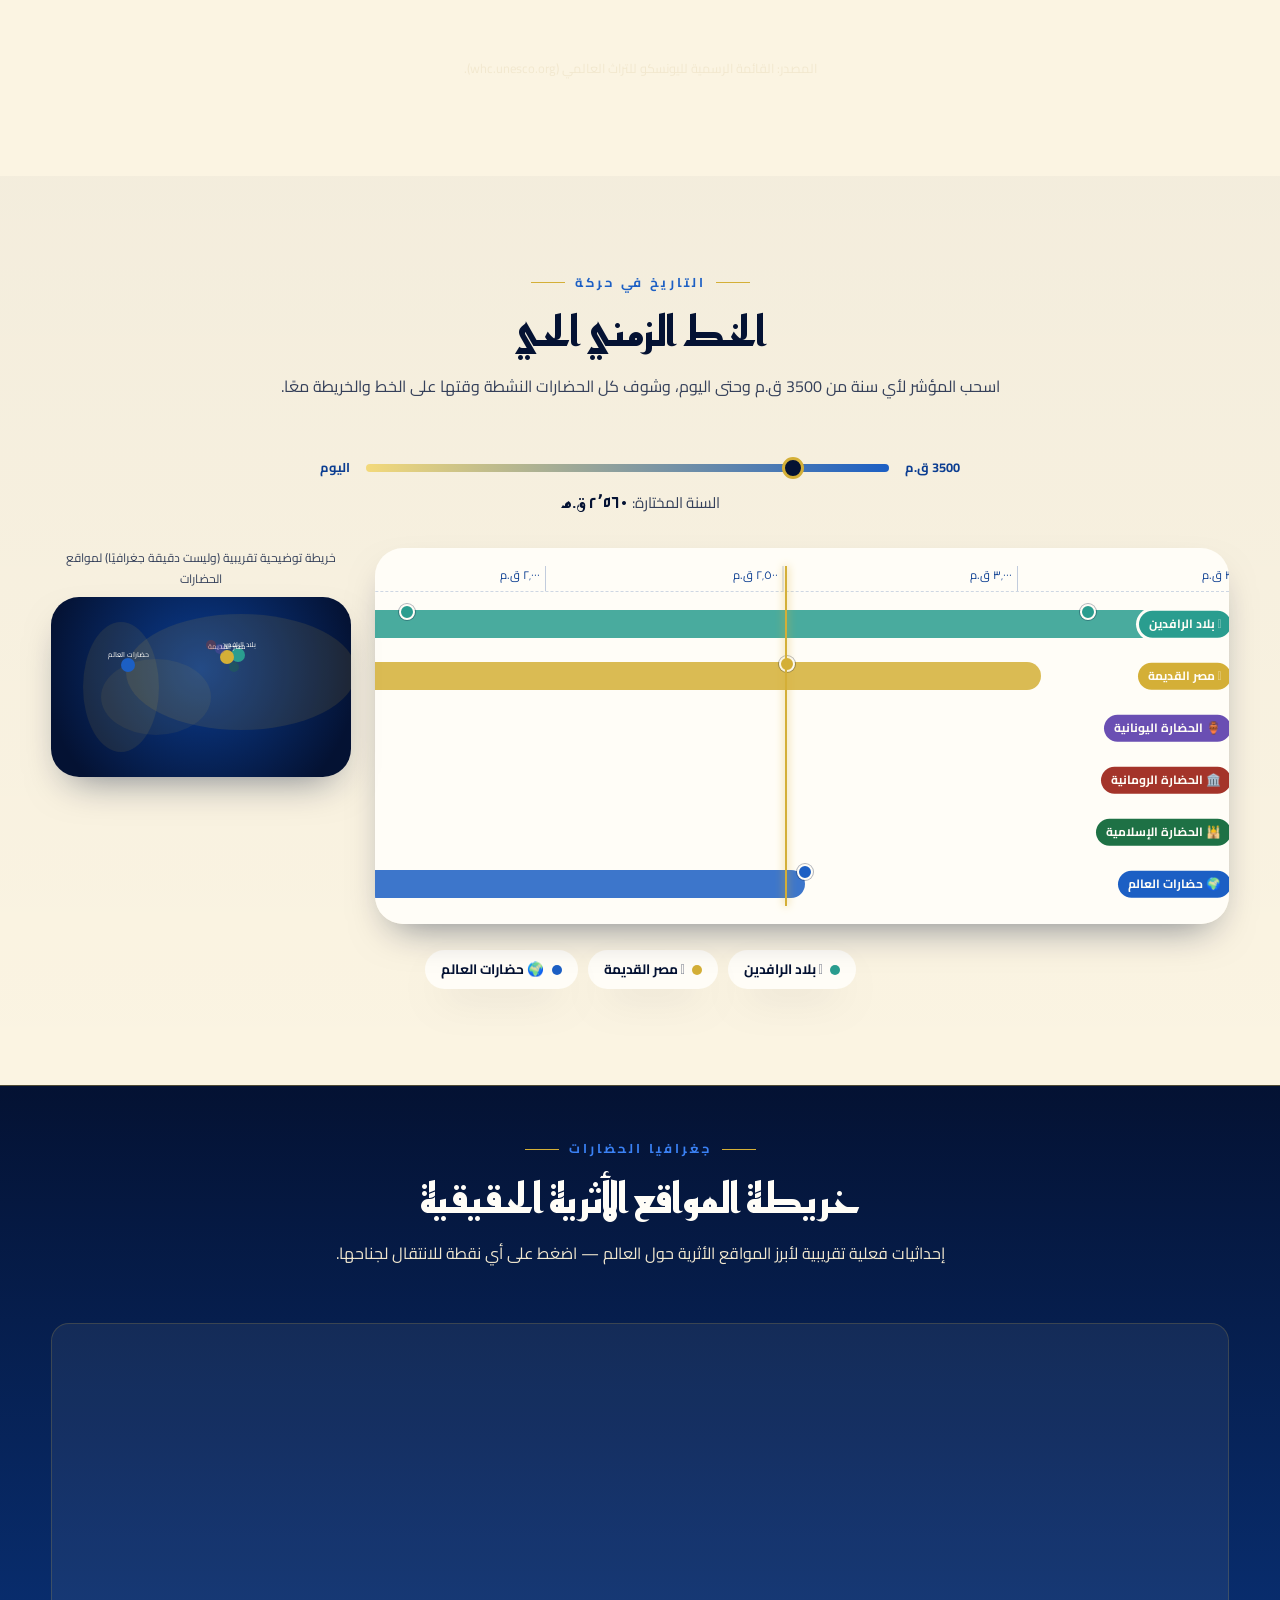
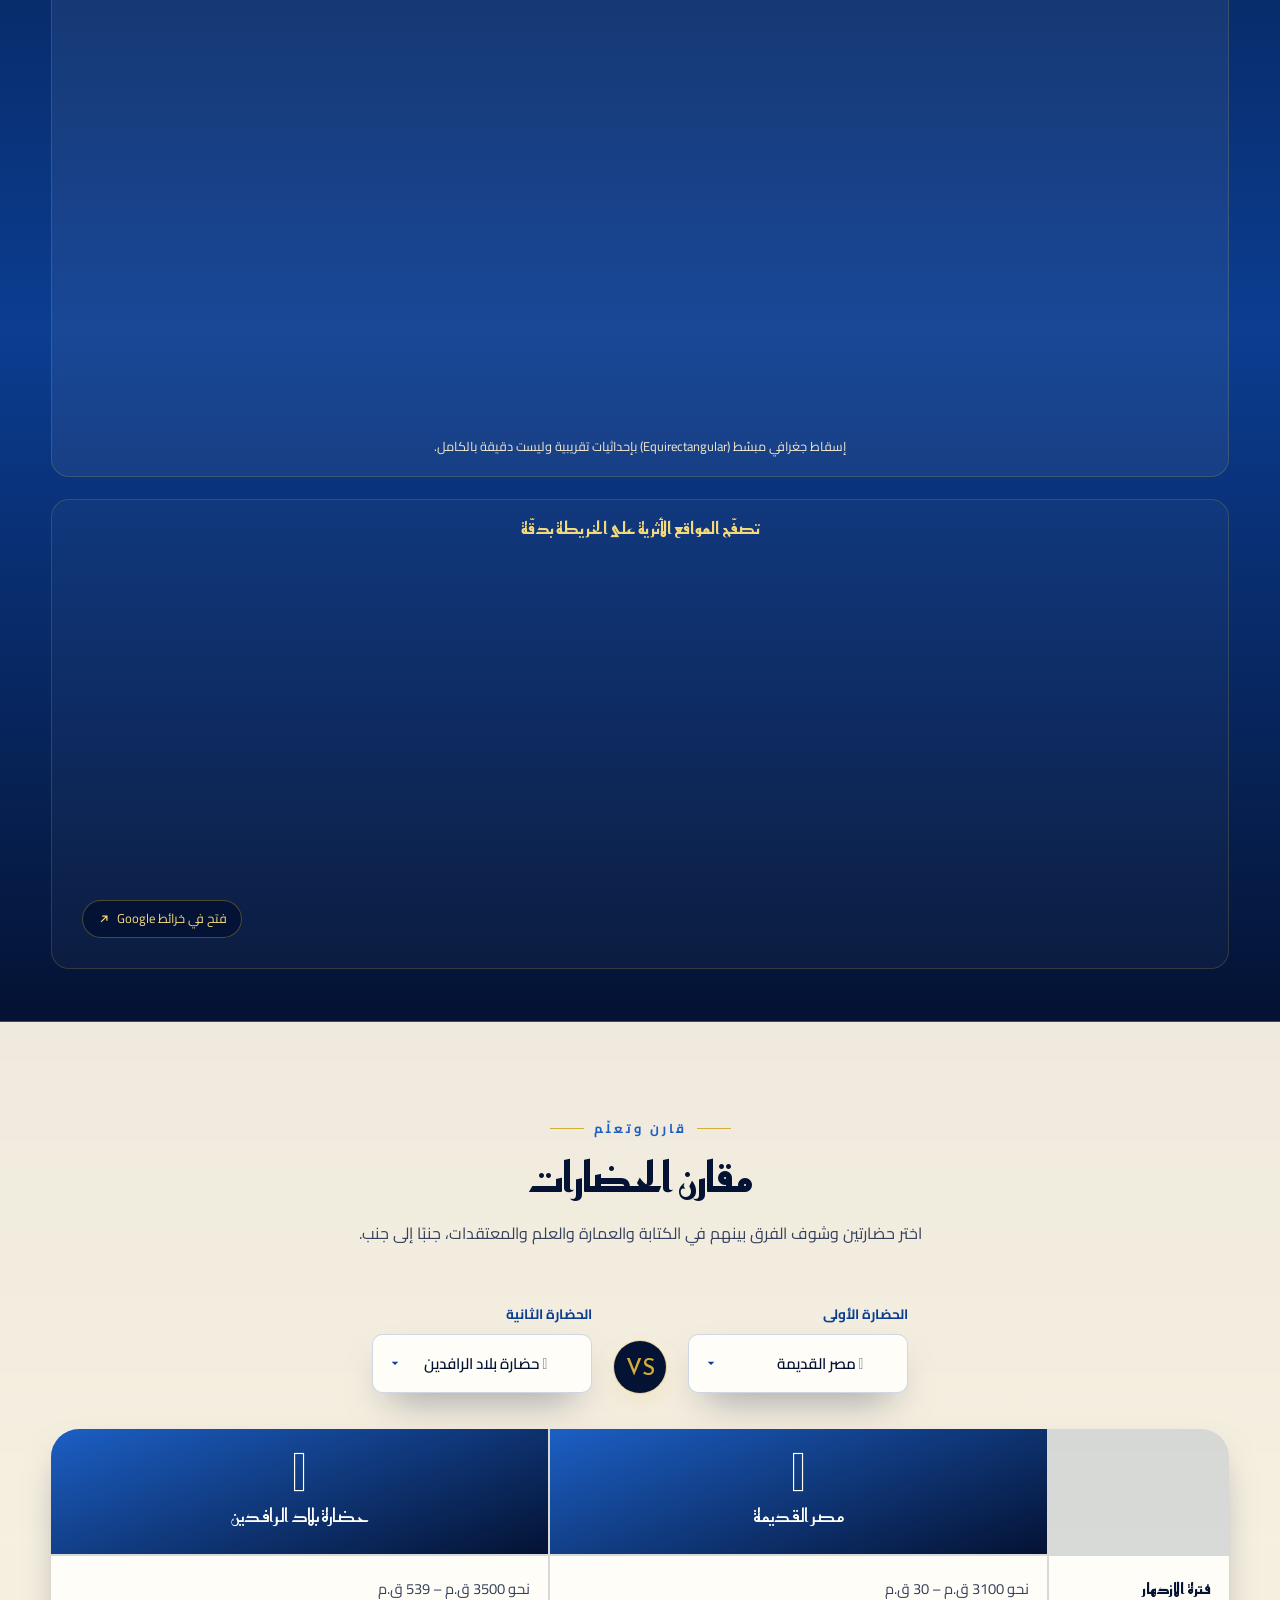
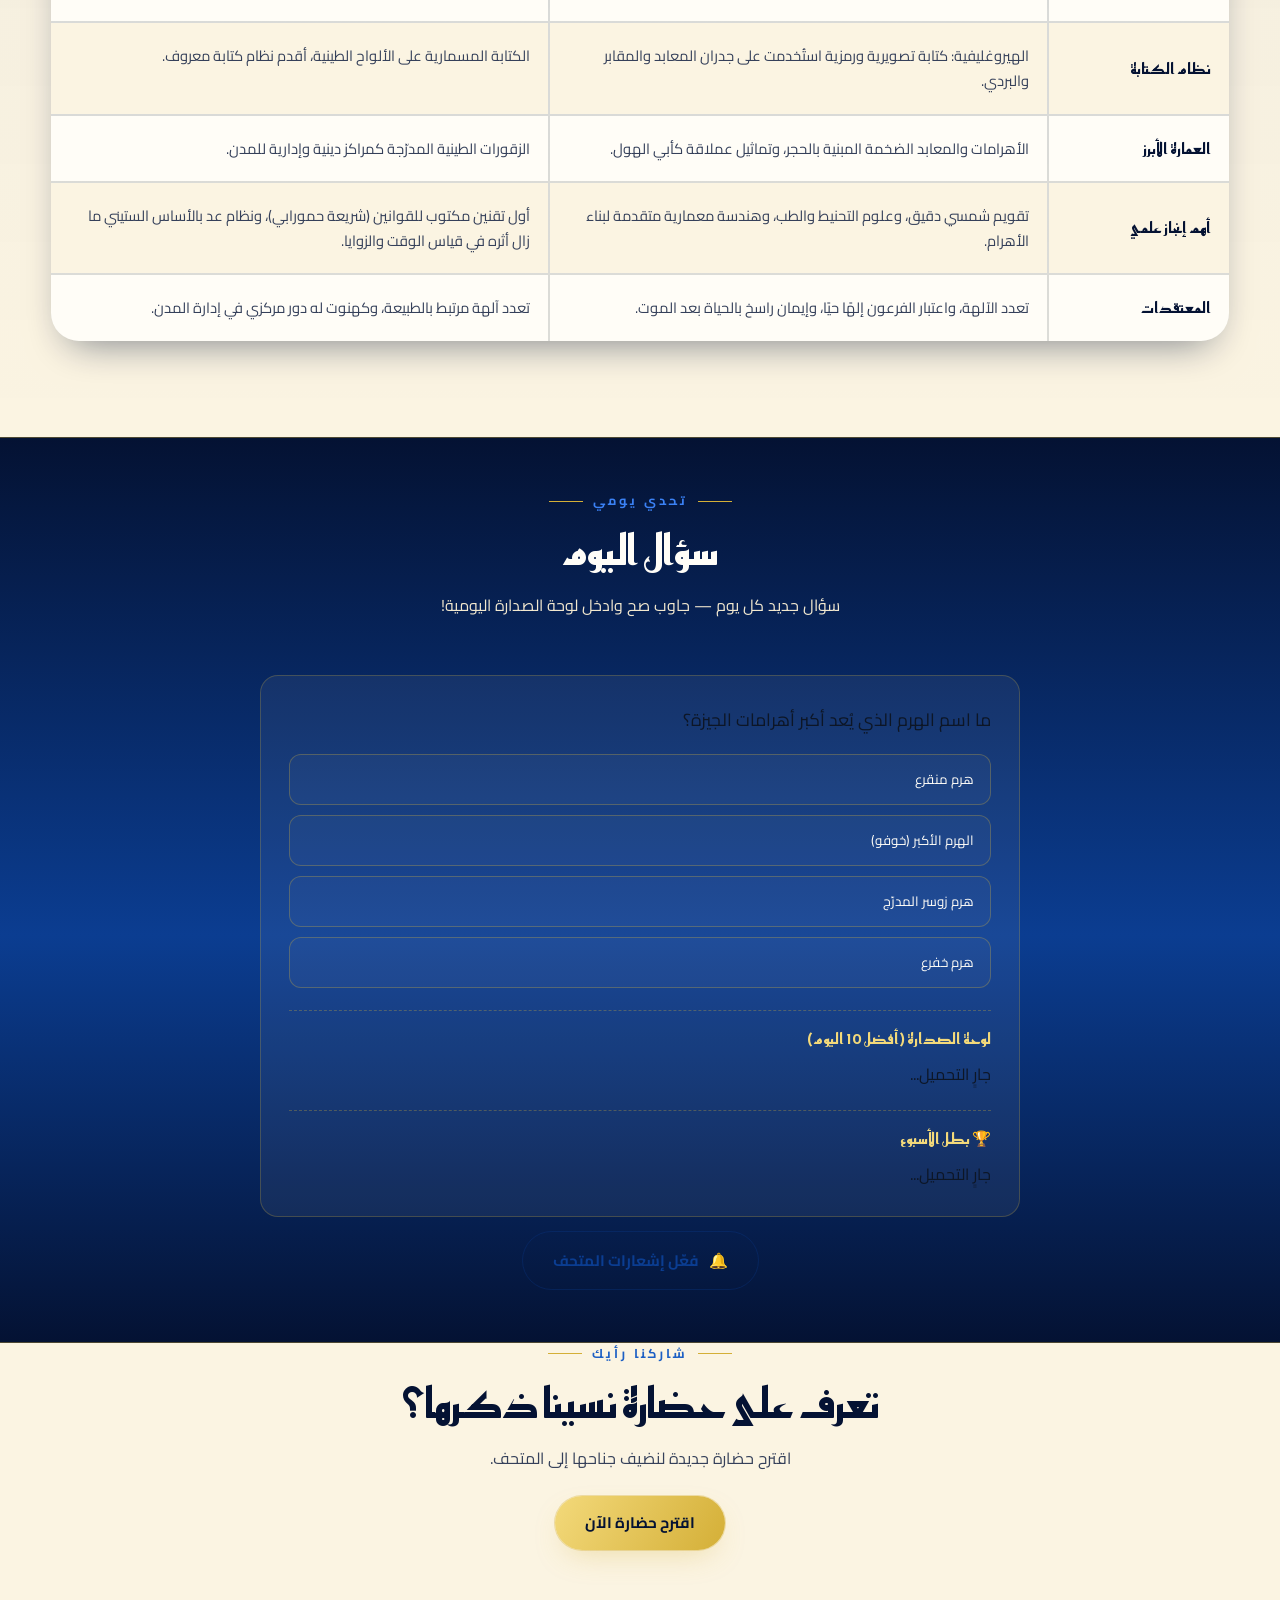
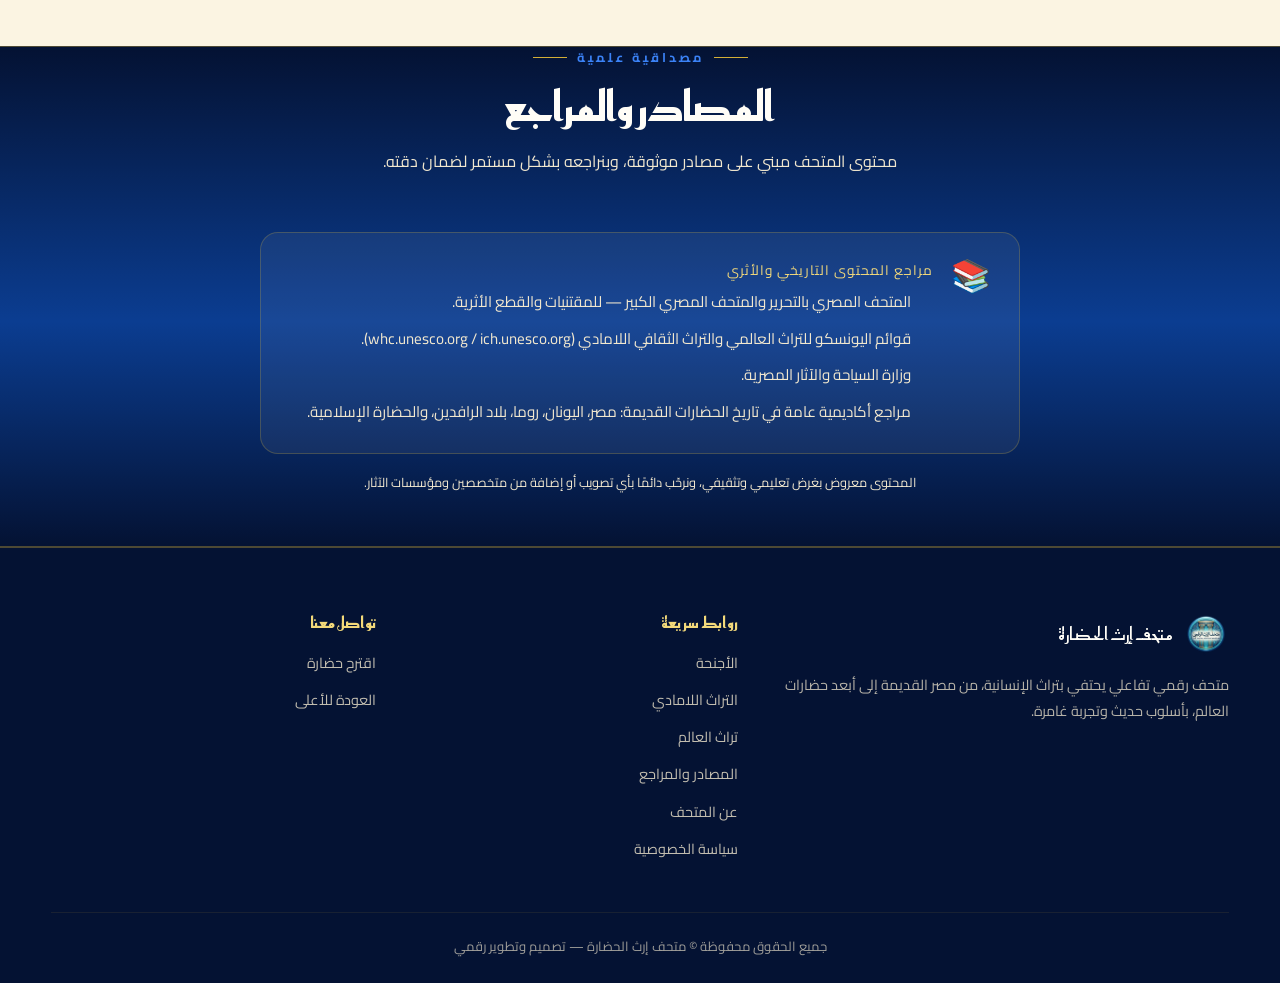
==== commit e491422f: "Add files via upload" ====
--- a/index.html
+++ b/index.html
@@ -760,6 +760,21 @@
       </div>
       <span class="item-rating-summary" id="item-modal-rating-summary">جارٍ تحميل التقييمات...</span>
     </div>
+
+    <div class="item-comments" id="item-modal-comments">
+      <button type="button" class="item-comments-toggle" id="item-comments-toggle" aria-expanded="false">
+        💬 التعليقات <span class="item-comments-count" id="item-comments-count"></span>
+        <svg class="item-comments-chevron" width="16" height="16" viewBox="0 0 24 24" fill="none" stroke="currentColor" stroke-width="2"><path d="m6 9 6 6 6-6"/></svg>
+      </button>
+      <div class="item-comments-body" id="item-comments-body">
+        <form class="item-comment-form" id="item-comment-form">
+          <textarea id="item-comment-input" maxlength="400" placeholder="اكتب رأيك أو ذكرى ليك مع القطعة دي..." rows="2"></textarea>
+          <button type="submit" class="btn btn-gold">نشر</button>
+        </form>
+        <div class="item-comments-list" id="item-comments-list"></div>
+      </div>
+    </div>
+
     <div class="modal-btn-row">
       <button class="btn btn-line" id="item-puzzle-btn" style="margin-top:6px;">
         <svg width="18" height="18" viewBox="0 0 64 64"><use href="#hg-hand2"></use></svg>
@@ -774,6 +789,27 @@
         شارك القطعة
       </button>
     </div>
+  </div>
+</div>
+
+<!-- نافذة الكبسولة الزمنية: رسالة للمستقبل بتتقفل لحد تاريخ معيّن -->
+<div class="modal-overlay" id="capsule-modal">
+  <div class="modal-box capsule-modal-box">
+    <button class="modal-close">✕</button>
+    <h3 class="capsule-title">📦 الكبسولة الزمنية</h3>
+    <p class="capsule-intro">اكتب رسالة أو توقّع عن المستقبل، هتتقفل لحد التاريخ اللي تحدده وبعدين هتظهرلك تاني.</p>
+    <form class="capsule-form" id="capsule-form">
+      <textarea id="capsule-message" maxlength="600" rows="4" placeholder="اكتب رسالتك للمستقبل هنا..."></textarea>
+      <div class="capsule-duration-chips">
+        <button type="button" class="capsule-chip" data-months="1">بعد شهر</button>
+        <button type="button" class="capsule-chip" data-months="6">بعد 6 شهور</button>
+        <button type="button" class="capsule-chip active" data-months="12">بعد سنة</button>
+        <button type="button" class="capsule-chip" data-custom="1">تاريخ مخصص</button>
+      </div>
+      <input type="date" id="capsule-custom-date" class="capsule-custom-date" style="display:none;">
+      <button type="submit" class="btn btn-gold">🔒 اقفل الكبسولة</button>
+    </form>
+    <div class="capsule-list" id="capsule-list"></div>
   </div>
 </div>
 
@@ -1054,6 +1090,7 @@
 <div class="fab-group fab-group-right" id="fab-group-right">
   <button class="fab" id="a11y-btn" aria-label="إمكانية الوصول" title="إمكانية الوصول">♿</button>
   <button class="fab" id="suggestion-box-btn" data-open-modal="suggestion-modal" aria-label="صندوق الاقتراحات" title="عندك اقتراح؟">💡</button>
+  <button class="fab" id="capsule-trigger-btn" data-open-modal="capsule-modal" aria-label="الكبسولة الزمنية" title="الكبسولة الزمنية">📦</button>
 </div>
 
 <!-- =====================================================================
@@ -1090,6 +1127,7 @@
 <script src="world-heritage-data.js"></script>
 <script src="features.js"></script>
 <script src="mission-game.js"></script>
+<script src="capsule.js"></script>
 <script>
   if ('serviceWorker' in navigator && location.protocol !== 'file:') {
     window.addEventListener('load', () => {
--- a/style.css
+++ b/style.css
@@ -1357,5 +1357,69 @@
 .badge-card .badge-emoji{ font-size:2rem; margin-bottom:2px; }
 .badge-card strong{ font-size:.82rem; color:var(--blue-deep); }
 .badge-card span{ font-size:.7rem; color:var(--ink-soft); line-height:1.4; }
-.badge-card.unlocked{ animation:badge-in .5s var(--ease) both; }
+.badge-card.unlocked{ animation:badge-in .5s var(--ease) both; }
+.badge-share-btn{
+  margin-top:4px; border:1px solid var(--gold,#d4af37); background:transparent; color:var(--blue-deep);
+  font-family:inherit; font-size:.68rem; font-weight:700; padding:5px 10px; border-radius:999px; cursor:pointer;
+  transition:.2s;
+}
+.badge-share-btn:hover{ background:var(--gold,#d4af37); color:#2a1a00; }
+
+/* ---------- 20ل) التعليقات النصية على القطع ---------- */
+.item-comments{ margin-top:14px; border-top:1px solid rgba(11,61,145,.12); padding-top:12px; }
+.item-comments-toggle{
+  display:flex; align-items:center; gap:8px; width:100%; background:none; border:none; cursor:pointer;
+  font-family:inherit; font-size:.92rem; font-weight:700; color:var(--blue-deep); padding:4px 0;
+}
+.item-comments-count{ font-weight:400; color:var(--ink-soft); font-size:.82rem; }
+.item-comments-chevron{ margin-inline-start:auto; transition:transform .25s var(--ease); }
+.item-comments-toggle[aria-expanded="true"] .item-comments-chevron{ transform:rotate(180deg); }
+.item-comments-body{ display:none; margin-top:10px; }
+.item-comments-body.open{ display:block; }
+.item-comment-form{ display:flex; gap:8px; align-items:flex-end; margin-bottom:12px; }
+.item-comment-form textarea{
+  flex:1; resize:vertical; min-height:44px; max-height:140px; border-radius:12px;
+  border:1px solid rgba(11,61,145,.18); padding:9px 12px; font-family:inherit; font-size:.86rem;
+  background:var(--white);
+}
+.item-comment-form .btn{ padding:9px 16px; font-size:.82rem; white-space:nowrap; }
+.item-comments-list{ display:flex; flex-direction:column; gap:10px; max-height:280px; overflow-y:auto; }
+.item-comment-card{
+  background:rgba(11,61,145,.04); border:1px solid rgba(11,61,145,.1); border-radius:12px; padding:10px 12px;
+}
+.item-comment-card-head{ display:flex; justify-content:space-between; align-items:center; margin-bottom:4px; }
+.item-comment-card strong{ font-size:.82rem; color:var(--blue-deep); }
+.item-comment-card time{ font-size:.7rem; color:var(--ink-soft); }
+.item-comment-card p{ font-size:.85rem; line-height:1.6; margin:0; word-break:break-word; }
+.item-comment-delete{
+  background:none; border:none; color:#c0392b; cursor:pointer; font-size:.72rem; margin-inline-start:8px;
+}
+.item-comments-empty{ font-size:.82rem; color:var(--ink-soft); text-align:center; padding:10px 0; }
+
+/* ---------- 20م) الكبسولة الزمنية (Time Capsule) ---------- */
+.capsule-modal-box{ max-width:520px; }
+.capsule-title{ font-family:var(--font-display,serif); color:var(--blue-deep); margin-bottom:6px; }
+.capsule-intro{ font-size:.86rem; color:var(--ink-soft); line-height:1.7; margin-bottom:16px; }
+.capsule-form{ display:flex; flex-direction:column; gap:10px; margin-bottom:20px; }
+.capsule-form textarea{
+  resize:vertical; min-height:80px; border-radius:12px; border:1px solid rgba(11,61,145,.18);
+  padding:10px 12px; font-family:inherit; font-size:.88rem; background:var(--white);
+}
+.capsule-duration-chips{ display:flex; gap:8px; flex-wrap:wrap; }
+.capsule-chip{
+  padding:7px 14px; border-radius:999px; cursor:pointer; font-family:inherit; font-size:.8rem;
+  border:1px solid rgba(11,61,145,.22); background:var(--white); color:var(--blue-deep); transition:.2s;
+}
+.capsule-chip.active{ background:var(--blue-deep); color:#fff; border-color:var(--blue-deep); }
+.capsule-custom-date{
+  border-radius:10px; border:1px solid rgba(11,61,145,.18); padding:8px 12px; font-family:inherit; font-size:.85rem;
+}
+.capsule-list{ display:flex; flex-direction:column; gap:10px; max-height:320px; overflow-y:auto; border-top:1px solid rgba(11,61,145,.12); padding-top:14px; }
+.capsule-card{ border-radius:14px; padding:12px 14px; border:1px solid rgba(11,61,145,.12); background:rgba(11,61,145,.03); }
+.capsule-card.unlocked{ background:linear-gradient(135deg,rgba(212,175,55,.1),rgba(11,61,145,.04)); border-color:rgba(212,175,55,.35); }
+.capsule-card-head{ display:flex; justify-content:space-between; align-items:center; font-size:.74rem; color:var(--ink-soft); margin-bottom:6px; flex-wrap:wrap; gap:6px; }
+.capsule-unlock-tag{ color:#b8860b; font-weight:700; }
+.capsule-card p{ font-size:.86rem; line-height:1.7; margin:0; word-break:break-word; }
+.capsule-locked-hint{ color:var(--ink-soft); font-style:italic; }
+.capsule-empty{ font-size:.84rem; color:var(--ink-soft); text-align:center; padding:14px 0; }
 @keyframes badge-in{ from{ opacity:0; transform:scale(.7);} to{ opacity:1; transform:scale(1);} }
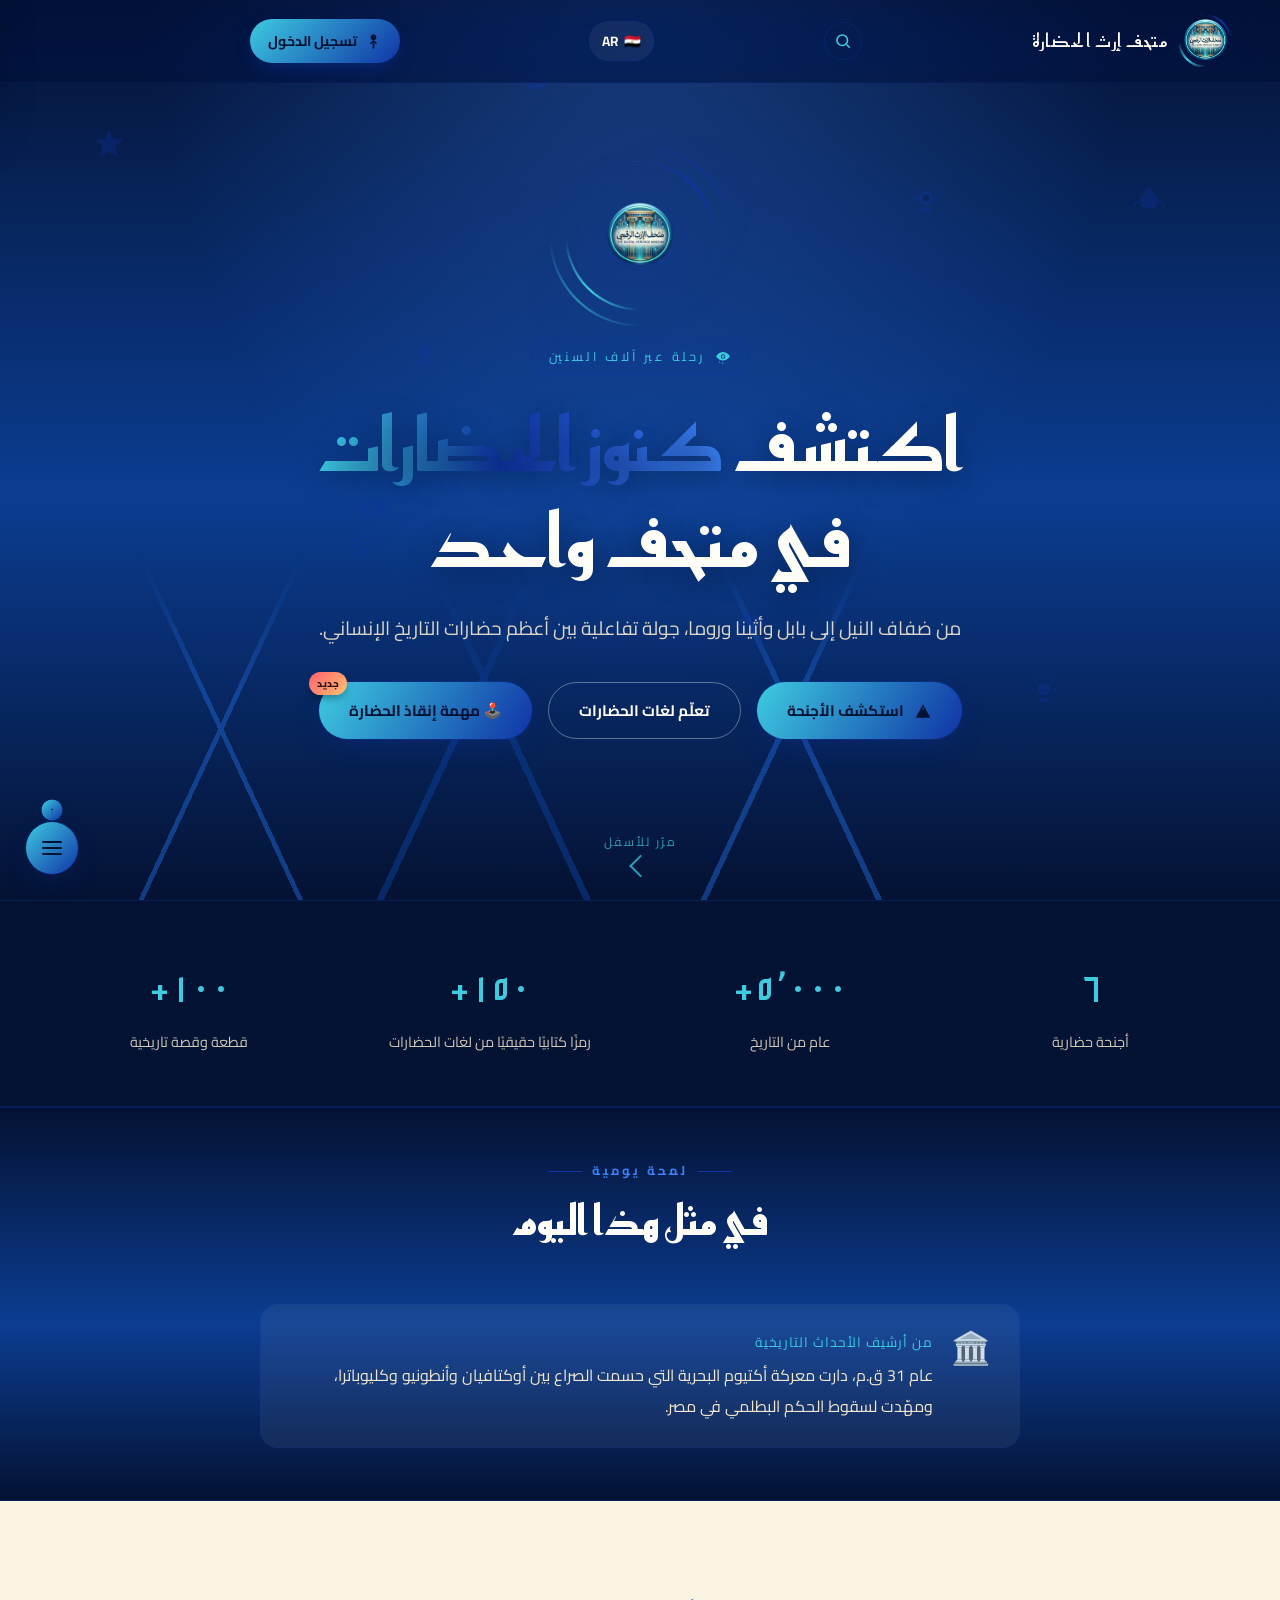
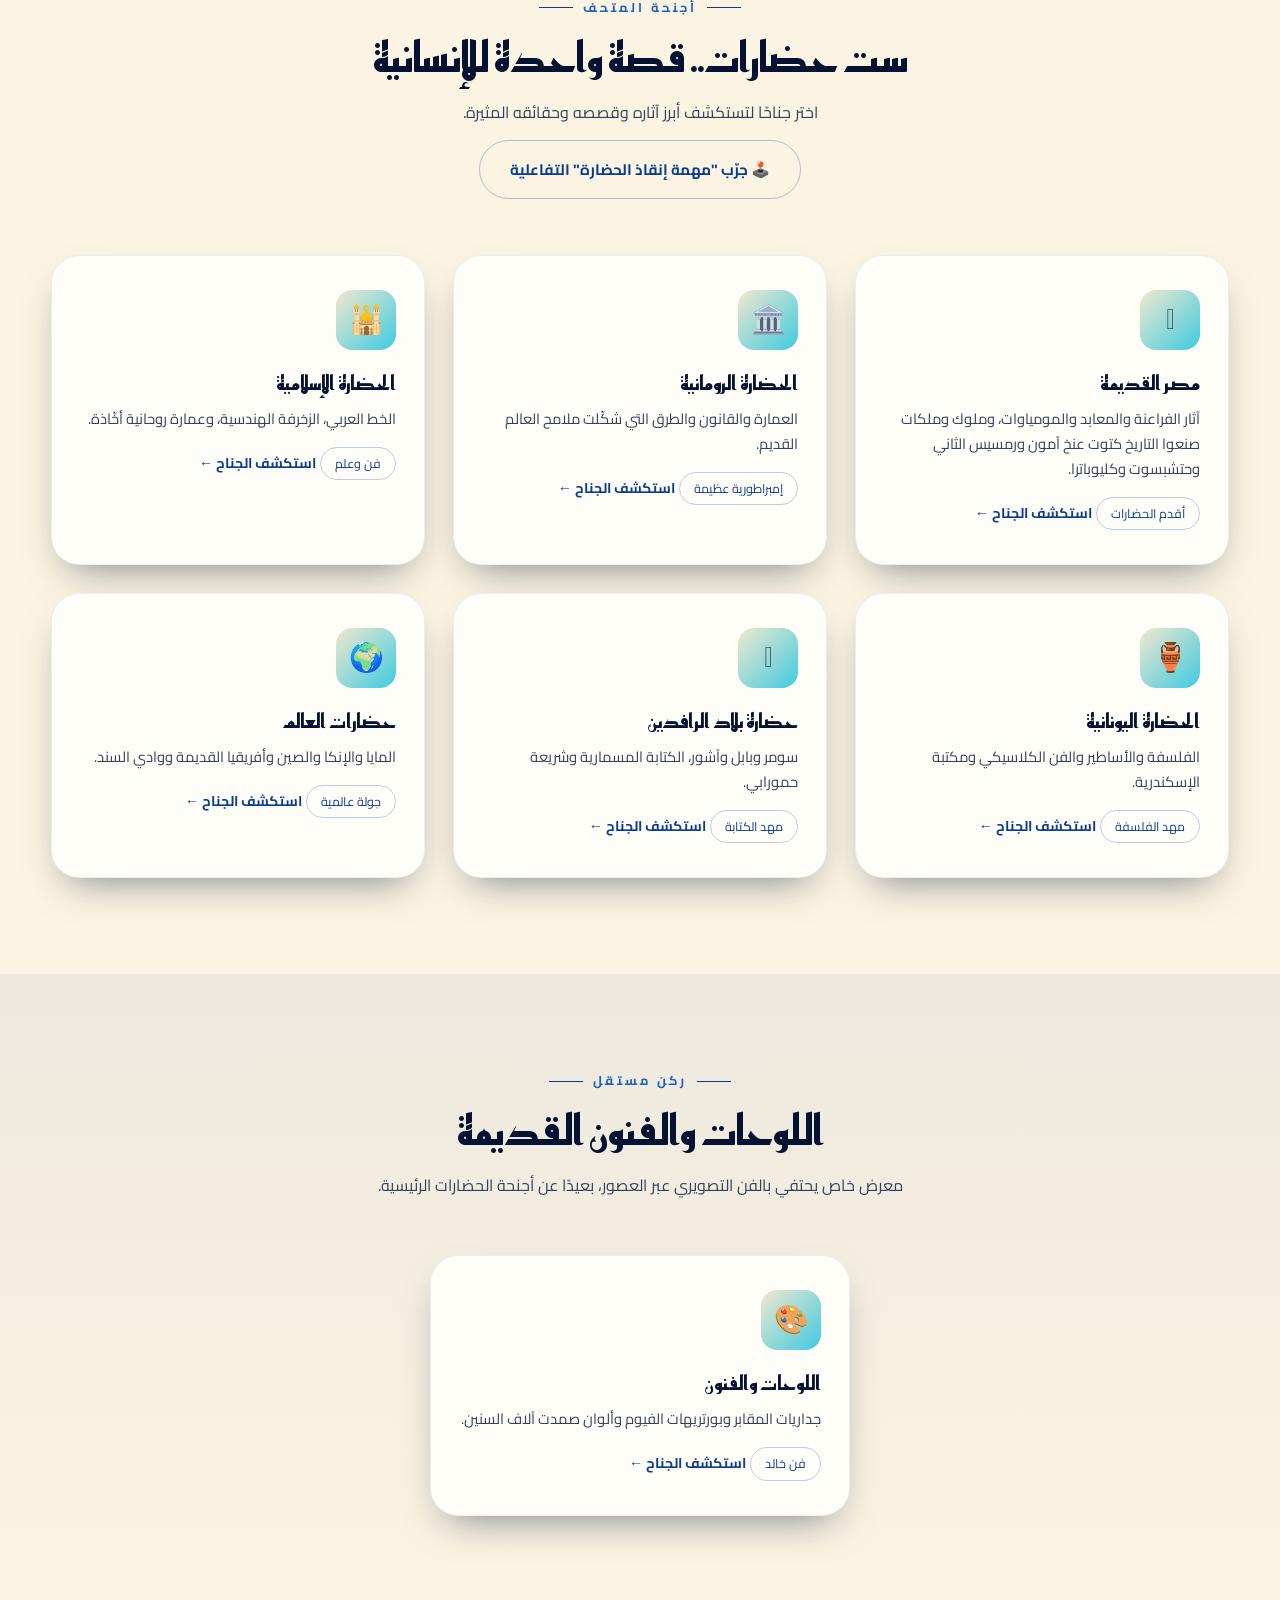
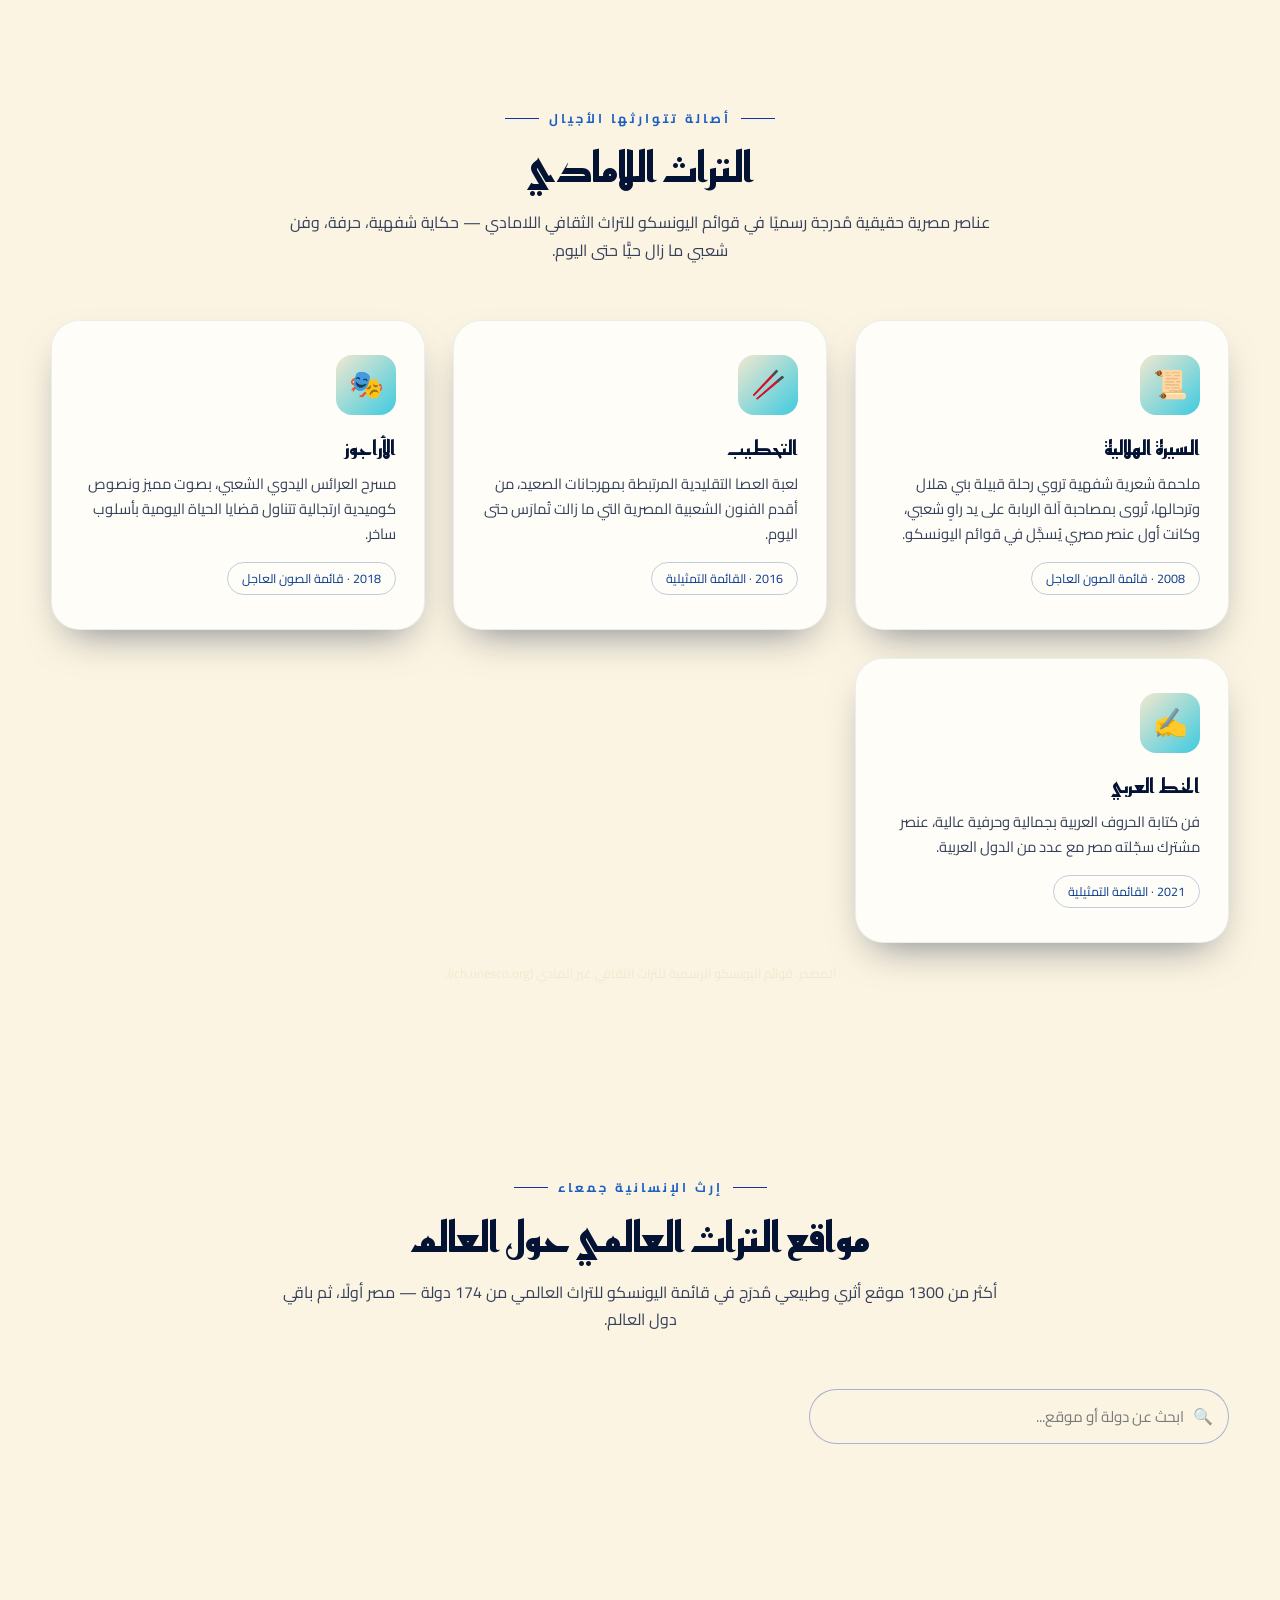
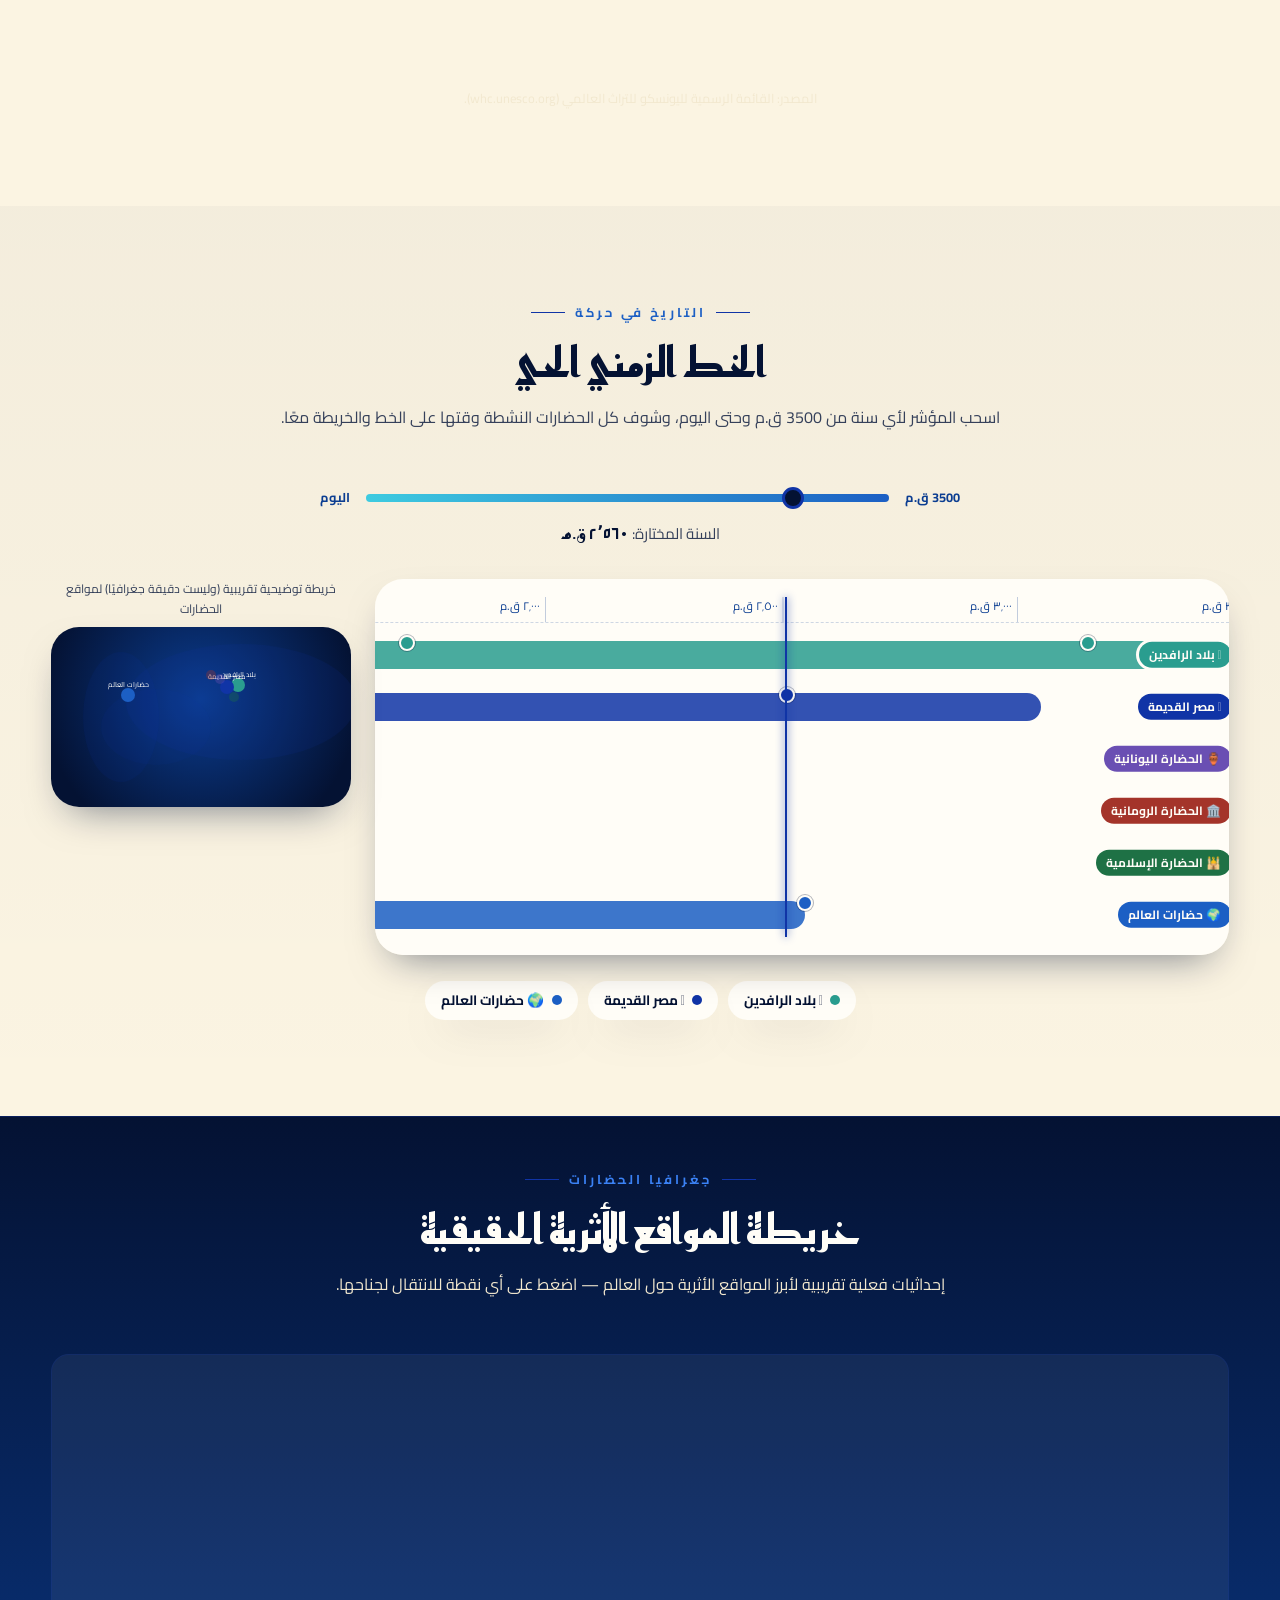
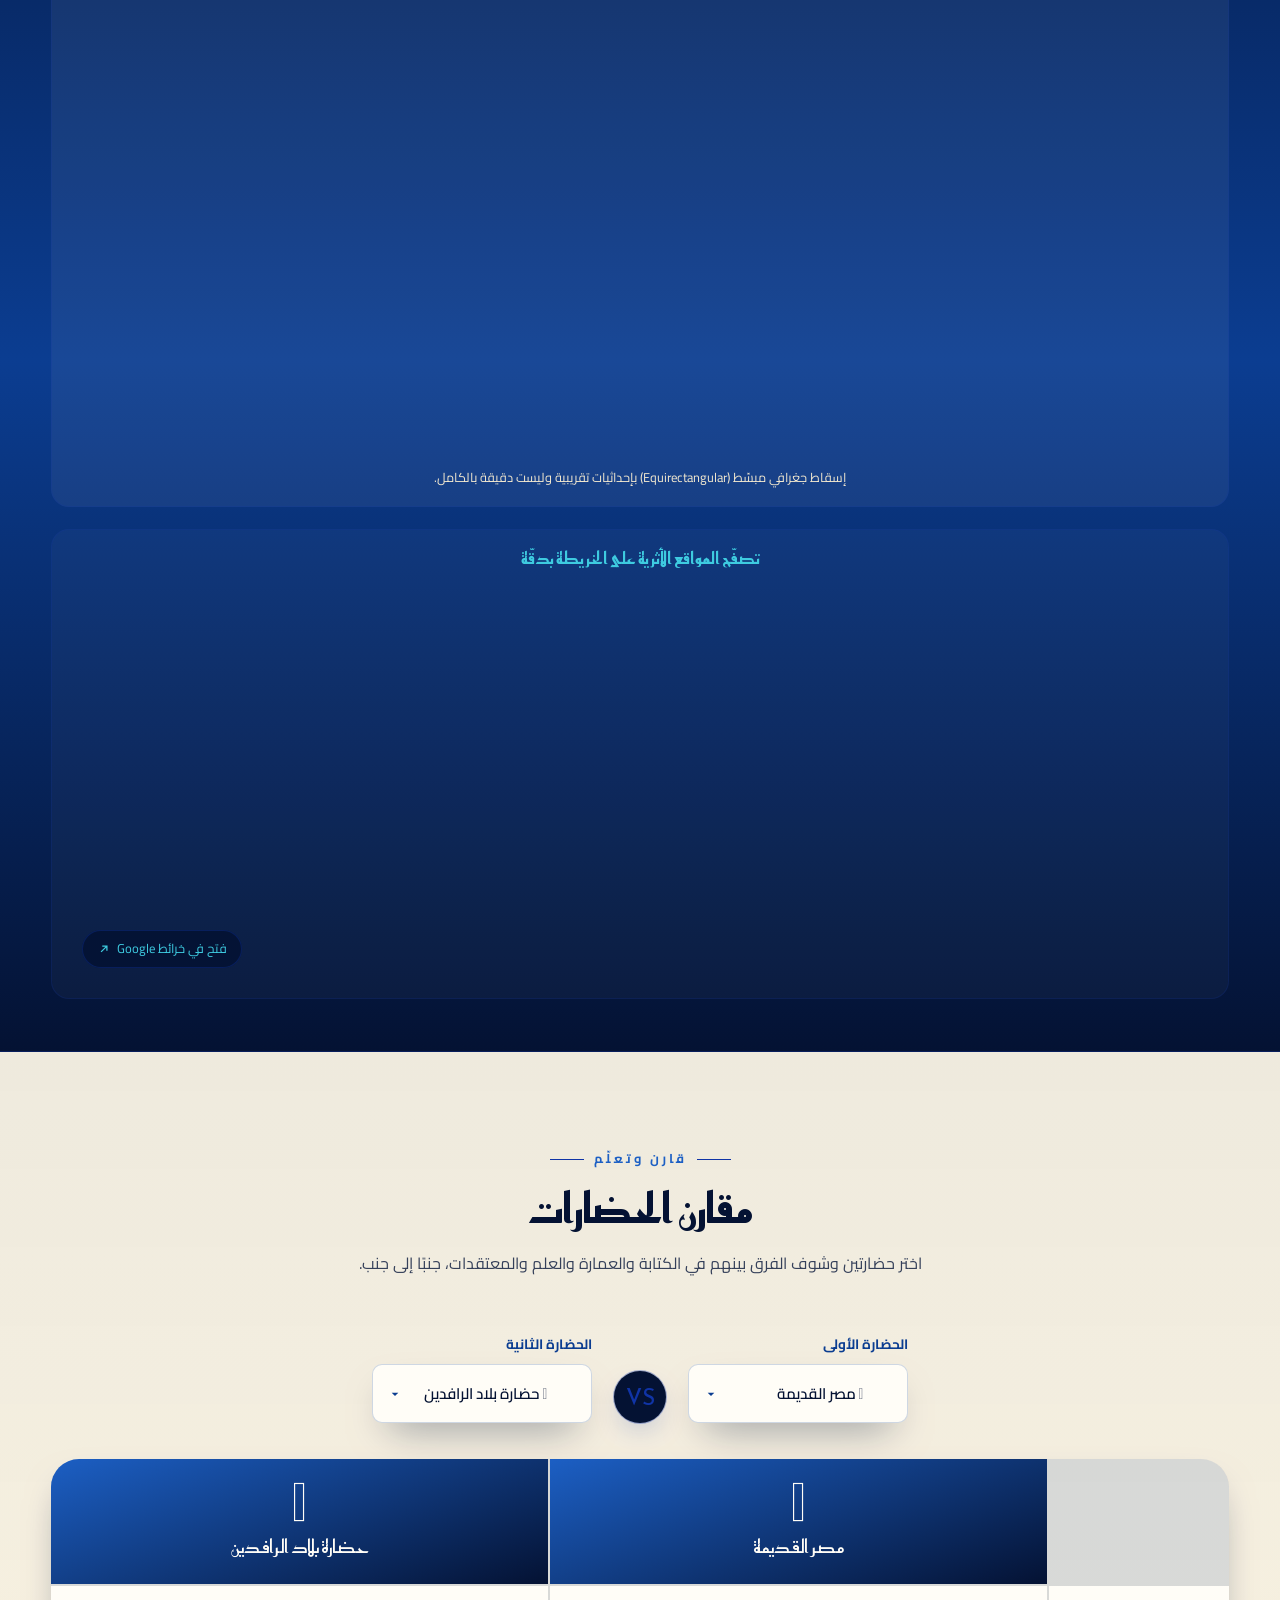
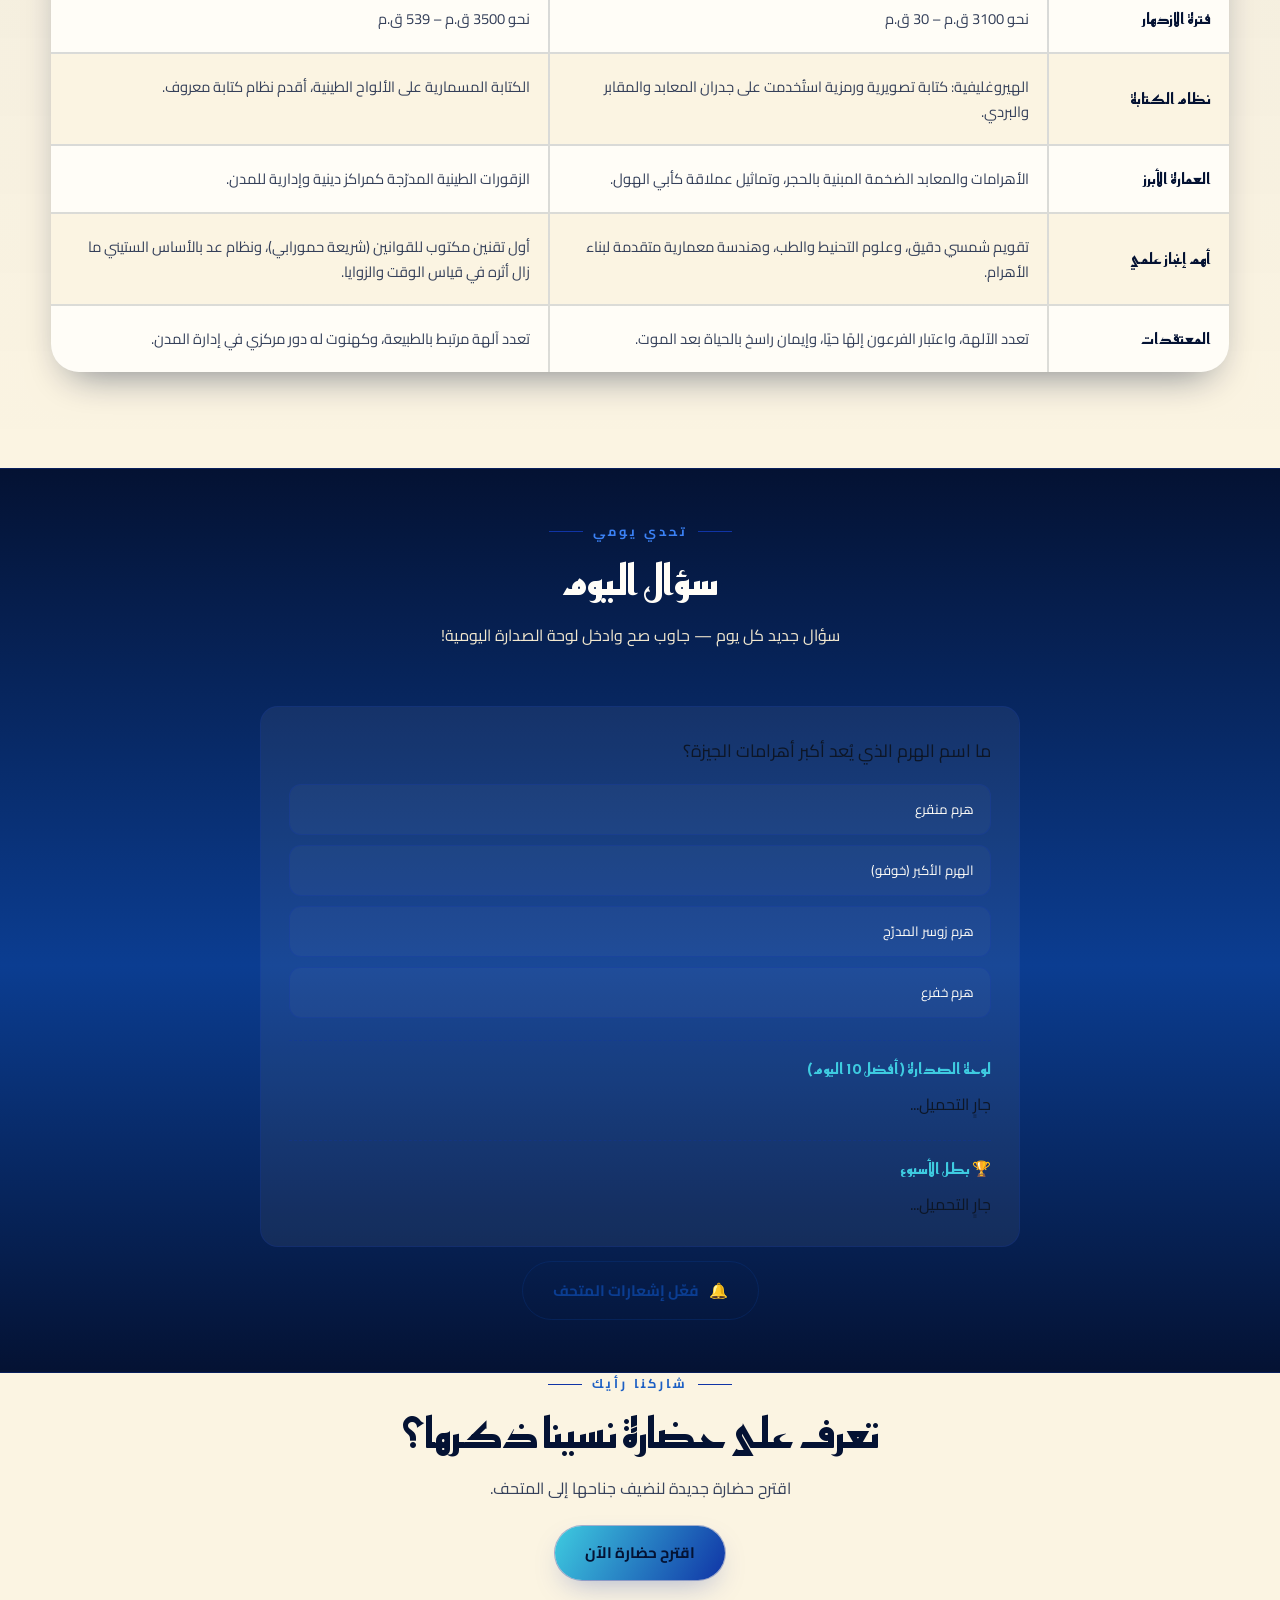
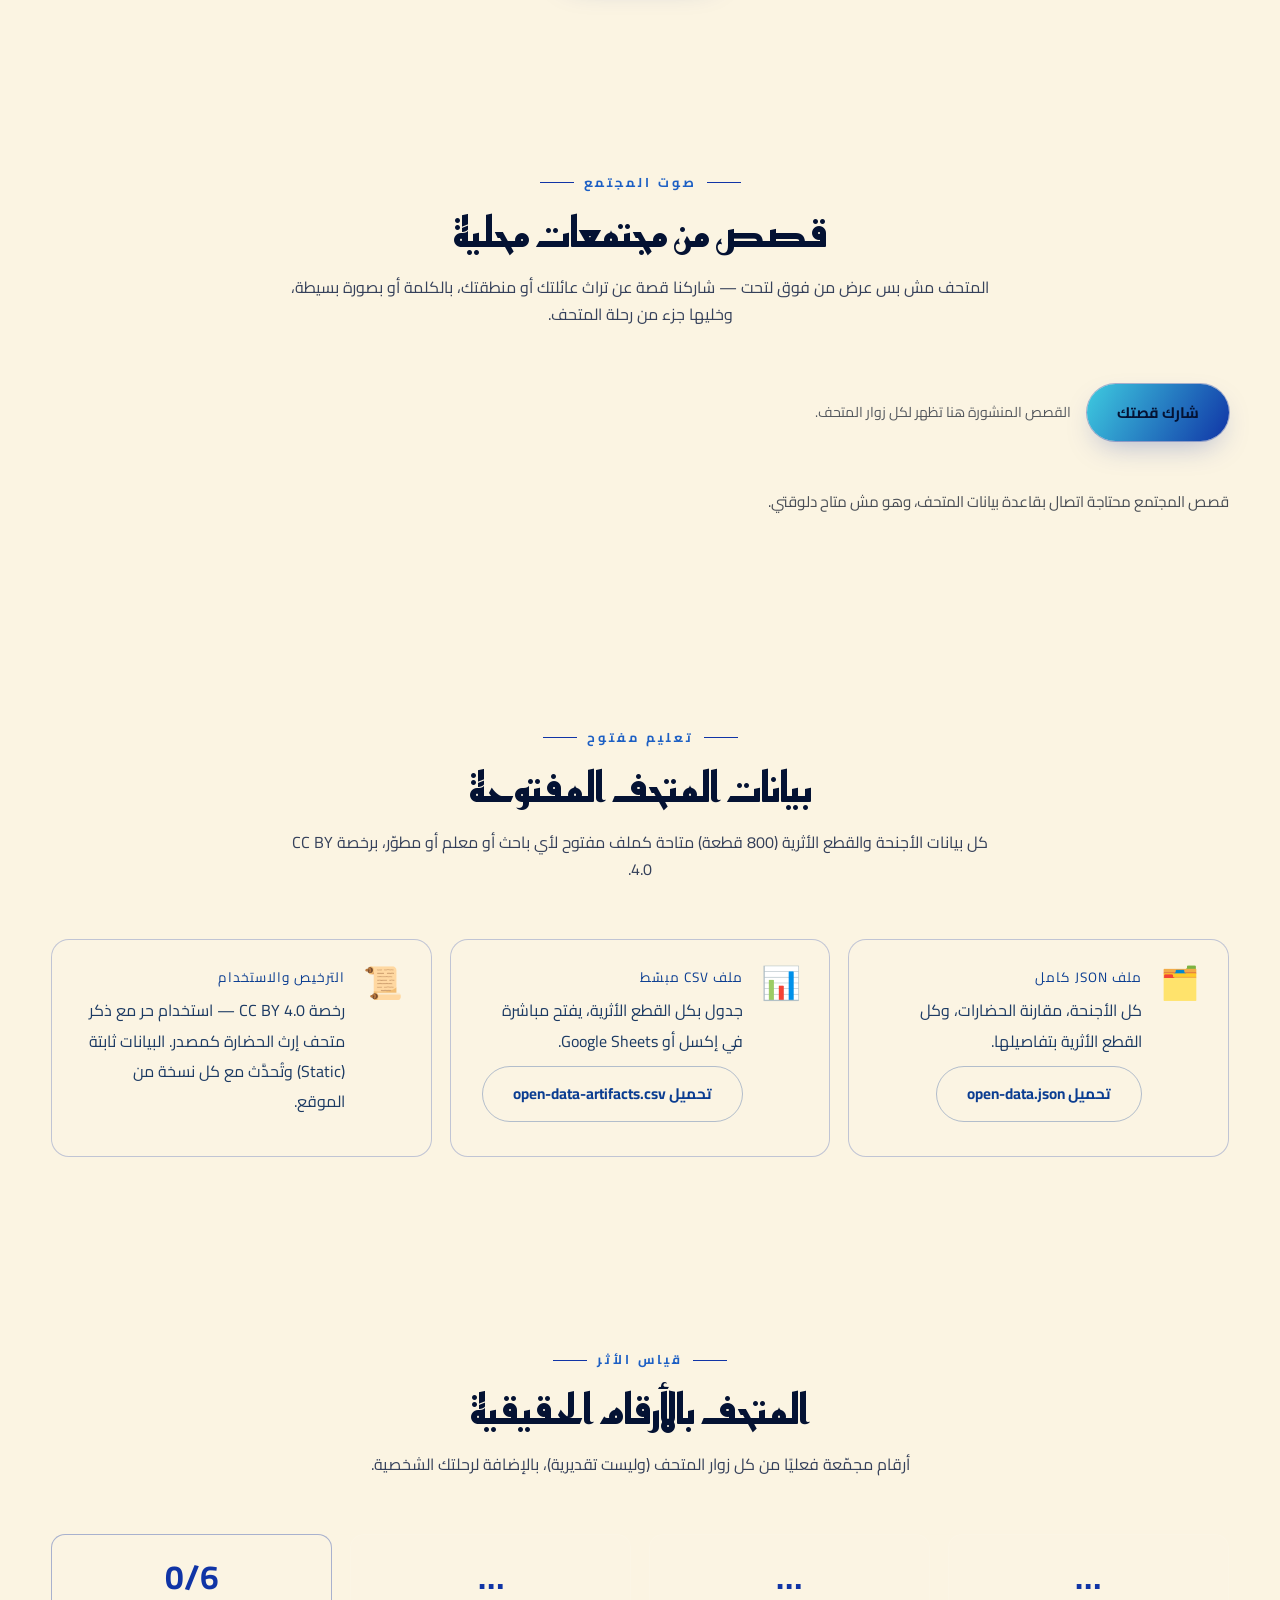
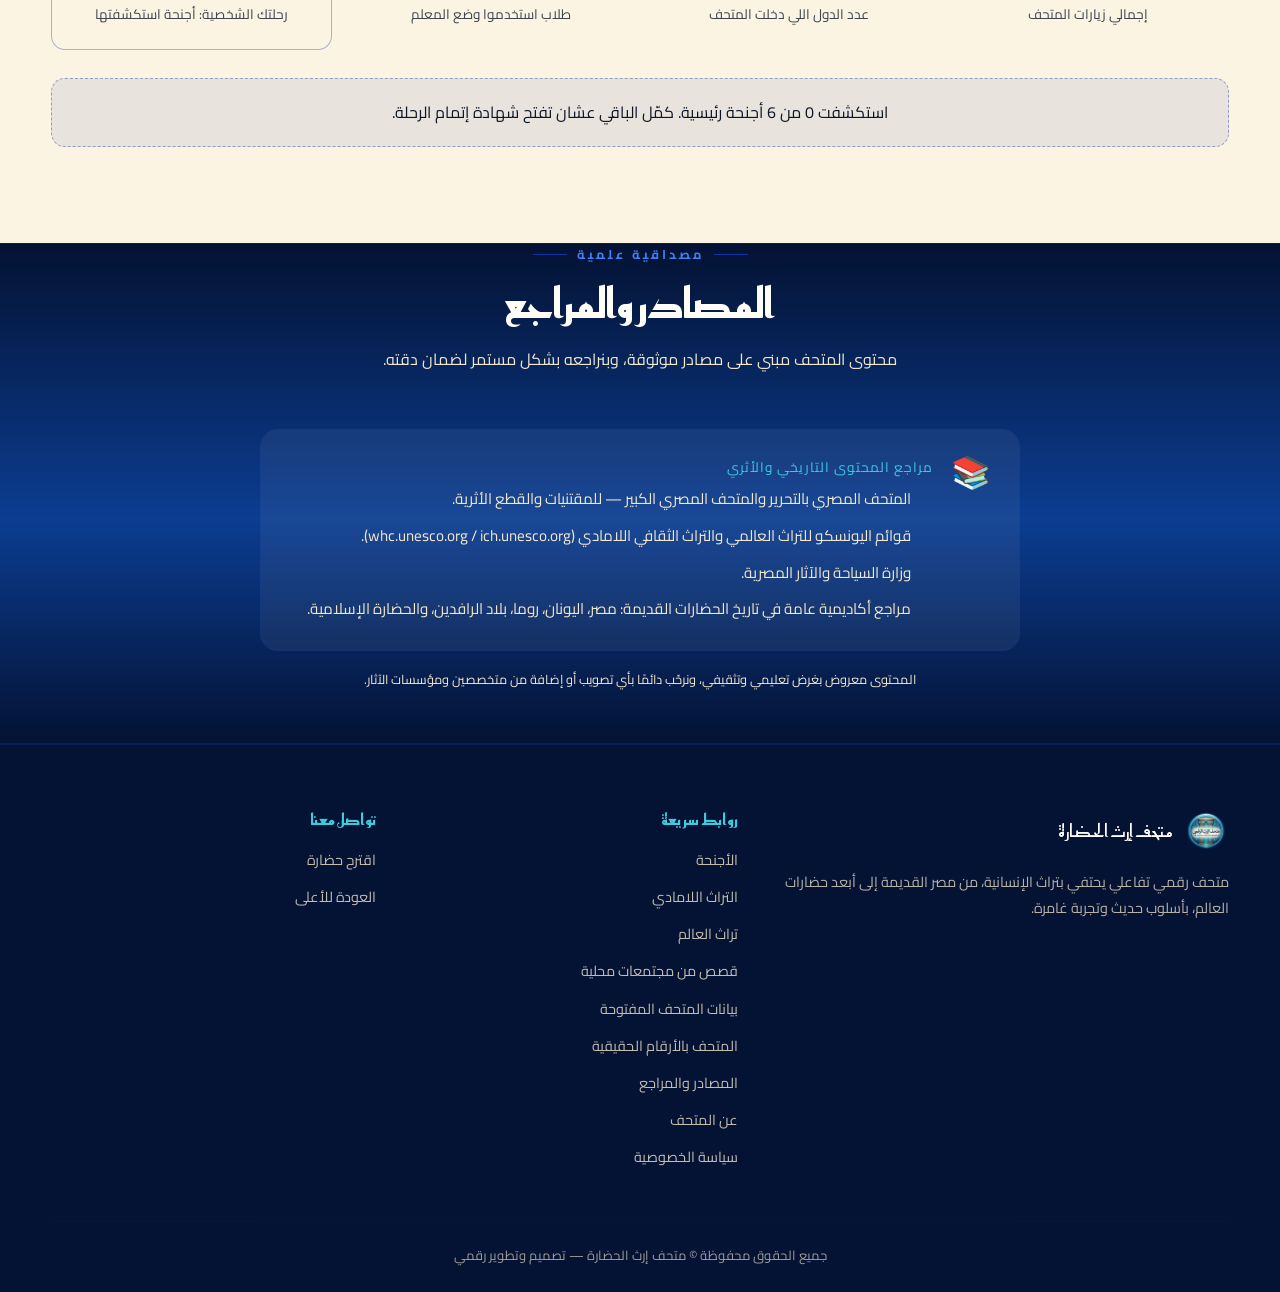
==== commit a1fa26f7: "Add files via upload" ====
--- a/index.html
+++ b/index.html
@@ -24,6 +24,8 @@
 <link rel="stylesheet" href="style.css">
 <link rel="stylesheet" href="features.css">
 <link rel="stylesheet" href="mission-game.css">
+<link rel="stylesheet" href="additions.css">
+<link rel="stylesheet" href="community-features.css">
 </head>
 <body>
 <!-- =====================================================================
@@ -517,6 +519,130 @@
 <!-- =====================================================================
      8ب) المصادر والمراجع (Sources & References)
      ===================================================================== -->
+<!-- =====================================================================
+     قصص من مجتمعات محلية — مساحة يشارك فيها الزوار قصة عن تراث عائلتهم
+     أو منطقتهم. القصص تُخزَّن وتُعرض فعليًا لكل زوار المتحف عبر Firestore
+     (نفس مشروع Firebase المستخدم في auth.js)، والصور عبر Firebase Storage.
+     ===================================================================== -->
+<section class="section" id="community-stories">
+  <div class="container">
+    <div class="section-title reveal">
+      <span class="eyebrow">صوت المجتمع</span>
+      <h2 data-i18n="community.title">قصص من مجتمعات محلية</h2>
+      <p data-i18n="community.sub">المتحف مش بس عرض من فوق لتحت — شاركنا قصة عن تراث عائلتك أو منطقتك، بالكلمة أو بصورة بسيطة، وخليها جزء من رحلة المتحف.</p>
+    </div>
+
+    <div class="community-actions reveal">
+      <button class="btn btn-gold" id="community-add-btn" data-open-modal="community-modal" data-i18n="community.addBtn">شارك قصتك</button>
+      <span class="community-note" data-i18n="community.localNote">القصص المنشورة هنا تظهر لكل زوار المتحف.</span>
+    </div>
+
+    <div class="wings-grid community-grid" id="community-stories-grid"></div>
+  </div>
+</section>
+
+<!-- نافذة مشاركة قصة مجتمعية -->
+<div class="modal-overlay" id="community-modal">
+  <div class="modal-box">
+    <button class="modal-close">✕</button>
+    <span class="modal-tag" data-i18n="community.formTag">شارك قصتك</span>
+    <h3 data-i18n="community.formTitle">قصة عن تراث عائلتك أو منطقتك</h3>
+    <form id="community-form" class="community-form">
+      <label data-i18n="community.nameLabel">اسمك</label>
+      <input type="text" id="community-name" required maxlength="60">
+      <label data-i18n="community.regionLabel">منطقتك أو بلدك</label>
+      <input type="text" id="community-region" required maxlength="60">
+      <label data-i18n="community.storyLabel">قصتك (فقرة قصيرة)</label>
+      <textarea id="community-text" required maxlength="700" rows="5"></textarea>
+      <label data-i18n="community.imageLabel">صورة بسيطة (اختياري)</label>
+      <input type="file" id="community-image" accept="image/*">
+      <button type="submit" class="btn btn-gold" data-i18n="community.submitBtn">نشر القصة</button>
+    </form>
+  </div>
+</div>
+
+<!-- =====================================================================
+     بيانات مفتوحة (Open Data) — تصدير محتوى المتحف لاستخدام الباحثين
+     والمعلمين، بما يدعم مبدأ "التعليم المفتوح".
+     ===================================================================== -->
+<section class="section" id="open-data">
+  <div class="container">
+    <div class="section-title reveal">
+      <span class="eyebrow">تعليم مفتوح</span>
+      <h2 data-i18n="opendata.title">بيانات المتحف المفتوحة</h2>
+      <p data-i18n="opendata.sub">كل بيانات الأجنحة والقطع الأثرية (800 قطعة) متاحة كملف مفتوح لأي باحث أو معلم أو مطوّر، برخصة CC BY 4.0.</p>
+    </div>
+
+    <div class="opendata-grid reveal">
+      <div class="otd-card">
+        <div class="otd-icon">🗂️</div>
+        <div>
+          <span class="otd-date" data-i18n="opendata.jsonTitle">ملف JSON كامل</span>
+          <div class="otd-text" data-i18n="opendata.jsonDesc">كل الأجنحة، مقارنة الحضارات، وكل القطع الأثرية بتفاصيلها.</div>
+          <a class="btn btn-line" href="open-data.json" download data-i18n="opendata.downloadJson">تحميل open-data.json</a>
+        </div>
+      </div>
+      <div class="otd-card">
+        <div class="otd-icon">📊</div>
+        <div>
+          <span class="otd-date" data-i18n="opendata.csvTitle">ملف CSV مبسّط</span>
+          <div class="otd-text" data-i18n="opendata.csvDesc">جدول بكل القطع الأثرية، يفتح مباشرة في إكسل أو Google Sheets.</div>
+          <a class="btn btn-line" href="open-data-artifacts.csv" download data-i18n="opendata.downloadCsv">تحميل open-data-artifacts.csv</a>
+        </div>
+      </div>
+      <div class="otd-card">
+        <div class="otd-icon">📜</div>
+        <div>
+          <span class="otd-date" data-i18n="opendata.licenseTitle">الترخيص والاستخدام</span>
+          <div class="otd-text" data-i18n="opendata.licenseDesc">رخصة CC BY 4.0 — استخدام حر مع ذكر متحف إرث الحضارة كمصدر. البيانات ثابتة (Static) وتُحدَّث مع كل نسخة من الموقع.</div>
+        </div>
+      </div>
+    </div>
+  </div>
+</section>
+
+<!-- =====================================================================
+     قياس الأثر — إحصائيات حقيقية مُجمَّعة من كل زوار المتحف عبر Firestore
+     (museum_impact_stats/global في community-features.js)، بالإضافة
+     لرحلة الزائر الشخصية (محلية على جهازه) وشهادة إتمام الرحلة.
+     ===================================================================== -->
+<section class="section" id="impact-stats">
+  <div class="container">
+    <div class="section-title reveal">
+      <span class="eyebrow">قياس الأثر</span>
+      <h2 data-i18n="impact.title">المتحف بالأرقام الحقيقية</h2>
+      <p data-i18n="impact.sub" id="impact-sub">أرقام مجمّعة فعليًا من كل زوار المتحف (وليست تقديرية)، بالإضافة لرحلتك الشخصية.</p>
+    </div>
+
+    <div class="impact-grid reveal">
+      <div class="impact-card">
+        <div class="impact-num" id="impact-visits">…</div>
+        <div class="impact-label" data-i18n="impact.visits">إجمالي زيارات المتحف</div>
+      </div>
+      <div class="impact-card">
+        <div class="impact-num" id="impact-country">…</div>
+        <div class="impact-label" data-i18n="impact.country">عدد الدول اللي دخلت المتحف</div>
+      </div>
+      <div class="impact-card">
+        <div class="impact-num" id="impact-teacher">…</div>
+        <div class="impact-label" data-i18n="impact.teacher">طلاب استخدموا وضع المعلم</div>
+      </div>
+      <div class="impact-card impact-card-personal">
+        <div class="impact-num" id="impact-wings">0/6</div>
+        <div class="impact-label" data-i18n="impact.wings">رحلتك الشخصية: أجنحة استكشفتها</div>
+      </div>
+    </div>
+
+    <div class="certificate-box reveal" id="certificate-box">
+      <p id="certificate-status" data-i18n="impact.certLocked">استكشف كل الأجنحة الستة الرئيسية عشان تفتح شهادة إتمام الرحلة.</p>
+      <div class="certificate-form" id="certificate-form" style="display:none;">
+        <input type="text" id="certificate-name" placeholder="اكتب اسمك للشهادة" data-i18n-placeholder="impact.certNamePlaceholder">
+        <button class="btn btn-gold" id="certificate-download-btn" data-i18n="impact.certDownload">حمّل شهادتك</button>
+      </div>
+    </div>
+  </div>
+</section>
+
 <section class="section" id="sources" style="padding-top:0;">
   <div class="container">
     <div class="section-title reveal">
@@ -562,6 +688,9 @@
         <li><a href="#wings" data-i18n="nav.wings">الأجنحة</a></li>
         <li><a href="#intangible-heritage">التراث اللامادي</a></li>
         <li><a href="#world-heritage">تراث العالم</a></li>
+        <li><a href="#community-stories" data-i18n="community.title">قصص من مجتمعات محلية</a></li>
+        <li><a href="#open-data" data-i18n="opendata.title">بيانات المتحف المفتوحة</a></li>
+        <li><a href="#impact-stats" data-i18n="impact.title">رحلتك في المتحف</a></li>
         <li><a href="#sources">المصادر والمراجع</a></li>
         <li><a href="#" data-open-modal="about-modal" data-i18n="nav.about">عن المتحف</a></li>
         <li><a href="#" data-open-modal="privacy-modal">سياسة الخصوصية</a></li>
@@ -614,6 +743,14 @@
         <svg width="18" height="18" viewBox="0 0 64 64"><use href="#hg-star"></use></svg>
         العب واختبر معلوماتك عن الحضارة
       </button>
+      <button class="btn btn-line gallery-open-btn" id="wing-pdf-btn" data-i18n-title="wingpdf.btnTitle" title="نسخة PDF للجناح تصلح للطباعة أو الاستخدام بدون إنترنت">
+        <svg width="18" height="18" viewBox="0 0 64 64"><use href="#hg-feather"></use></svg>
+        <span data-i18n="wingpdf.btn">تحميل الجناح PDF</span>
+      </button>
+    </div>
+    <div class="wing-signlang-note" id="wing-signlang-note">
+      <svg width="16" height="16" viewBox="0 0 24 24" fill="none" stroke="currentColor" stroke-width="2"><path d="M12 2a4 4 0 0 0-4 4v4a4 4 0 0 0 8 0V6a4 4 0 0 0-4-4z"/><path d="M6 12v1a6 6 0 0 0 12 0v-1"/><path d="M12 19v3"/></svg>
+      <span data-i18n="signlang.wingNote">فيديوهات لغة الإشارة لأبرز قطع هذا الجناح قيد الإعداد بالتعاون مع مترجمين متخصصين.</span>
     </div>
   </div>
 </div>
@@ -1091,6 +1228,10 @@
   <button class="fab" id="a11y-btn" aria-label="إمكانية الوصول" title="إمكانية الوصول">♿</button>
   <button class="fab" id="suggestion-box-btn" data-open-modal="suggestion-modal" aria-label="صندوق الاقتراحات" title="عندك اقتراح؟">💡</button>
   <button class="fab" id="capsule-trigger-btn" data-open-modal="capsule-modal" aria-label="الكبسولة الزمنية" title="الكبسولة الزمنية">📦</button>
+  <button class="fab" id="assistant-trigger-btn" data-open-modal="assistant-modal" aria-label="المرشد الذكي" title="اسأل المرشد الذكي">🤖</button>
+  <button class="fab" id="learning-path-trigger-btn" data-open-modal="learning-path-modal" aria-label="مسار الزيارة المقترح" title="مش عارف تبدأ منين؟">🧭</button>
+  <button class="fab" id="teacher-mode-trigger-btn" data-open-modal="teacher-modal" aria-label="وضع المعلم" title="خطط دروس للمعلمين">🎓</button>
+  <button class="fab" id="events-trigger-btn" data-open-modal="events-modal" aria-label="جدول الفعاليات" title="فعاليات المتحف">📅</button>
 </div>
 
 <!-- =====================================================================
@@ -1115,6 +1256,115 @@
   </div>
 </div>
 
+<!-- =====================================================================
+     المرشد الذكي (Assistant Chatbot)
+     ===================================================================== -->
+<div class="modal-overlay" id="assistant-modal">
+  <div class="modal-box assistant-modal-box">
+    <button class="modal-close">✕</button>
+    <h3 class="assistant-title">🤖 المرشد الذكي</h3>
+    <p class="assistant-sub">اسألني عن أي حضارة، قطعة أثرية، أو ميزة في المتحف.</p>
+    <div class="assistant-chips" id="assistant-chips">
+      <button type="button" class="assistant-chip" data-q="احكيلي عن مصر القديمة">مصر القديمة</button>
+      <button type="button" class="assistant-chip" data-q="احكيلي عن الحضارة اليونانية">الحضارة اليونانية</button>
+      <button type="button" class="assistant-chip" data-q="ازاي ألعب مهمة إنقاذ الحضارة؟">ازاي ألعب اللعبة؟</button>
+      <button type="button" class="assistant-chip" data-q="ازاي أكسب شارات؟">الشارات والبادچ</button>
+      <button type="button" class="assistant-chip" data-q="فيه مواقع تراث في مصر؟">تراث مصر عند اليونسكو</button>
+    </div>
+    <div class="assistant-messages" id="assistant-messages"></div>
+    <form id="assistant-form" class="assistant-form">
+      <input type="text" id="assistant-input" placeholder="اكتب سؤالك هنا..." autocomplete="off">
+      <button type="submit" class="btn btn-gold">إرسال</button>
+    </form>
+  </div>
+</div>
+
+<!-- =====================================================================
+     مسار الزيارة المقترح (Learning Path)
+     ===================================================================== -->
+<div class="modal-overlay" id="learning-path-modal">
+  <div class="modal-box learning-path-modal-box">
+    <button class="modal-close">✕</button>
+    <h3>🧭 مش عارف تبدأ منين؟</h3>
+    <p>اختار اللي بيوصفك أكتر، وهنرشحلك مسار زيارة مناسب.</p>
+    <div class="path-chips" id="path-chips">
+      <button type="button" class="path-chip active" data-path="first">زائر لأول مرة</button>
+      <button type="button" class="path-chip" data-path="student">طالب / باحث</button>
+      <button type="button" class="path-chip" data-path="quick">وقتي قصير (10 دقايق)</button>
+      <button type="button" class="path-chip" data-path="games">بحب الألعاب</button>
+    </div>
+    <div class="path-steps" id="path-steps"></div>
+  </div>
+</div>
+
+<!-- =====================================================================
+     وضع المعلم (Teacher / Classroom Mode)
+     ===================================================================== -->
+<div class="modal-overlay" id="teacher-modal">
+  <div class="modal-box teacher-modal-box">
+    <button class="modal-close">✕</button>
+    <h3>🎓 وضع المعلم</h3>
+    <p>خطط دروس مختصرة وجاهزة للاستخدام في الفصل، مبنية على أجنحة المتحف.</p>
+    <div class="teacher-tabs" id="teacher-tabs">
+      <button type="button" class="teacher-tab active" data-wing="egypt">مصر القديمة</button>
+      <button type="button" class="teacher-tab" data-wing="mesopotamia">بلاد الرافدين</button>
+      <button type="button" class="teacher-tab" data-wing="greek">اليونانية</button>
+      <button type="button" class="teacher-tab" data-wing="roman">الرومانية</button>
+      <button type="button" class="teacher-tab" data-wing="islamic">الإسلامية</button>
+      <button type="button" class="teacher-tab" data-wing="world">حضارات العالم</button>
+    </div>
+    <div id="teacher-content"></div>
+    <div class="teacher-actions">
+      <button type="button" class="btn btn-gold btn-sm" id="teacher-print-btn">🖨️ اطبع خطة الدرس</button>
+    </div>
+  </div>
+</div>
+
+<!-- =====================================================================
+     جدول الفعاليات (Events Calendar)
+     ===================================================================== -->
+<div class="modal-overlay" id="events-modal">
+  <div class="modal-box events-modal-box">
+    <button class="modal-close">✕</button>
+    <h3>📅 فعاليات المتحف</h3>
+    <p>أنشطة متكررة تقدر تشارك فيها في أي وقت.</p>
+    <div class="events-list">
+      <div class="event-item">
+        <span class="event-icon">🏆</span>
+        <div class="event-body">
+          <h4>التحدي اليومي</h4>
+          <p>سؤال جديد كل يوم، وفرصة تدخل لوحة الصدارة اليومية.</p>
+          <span class="event-tag">يوميًا</span>
+        </div>
+      </div>
+      <div class="event-item">
+        <span class="event-icon">👑</span>
+        <div class="event-body">
+          <h4>بطل الأسبوع</h4>
+          <p>أفضل نتيجة في التحديات الأسبوعية بتاخد شهادة تقدير رقمية.</p>
+          <span class="event-tag">أسبوعيًا</span>
+        </div>
+      </div>
+      <div class="event-item">
+        <span class="event-icon">📦</span>
+        <div class="event-body">
+          <h4>افتح كبسولتك الزمنية</h4>
+          <p>لو كتبت كبسولة زمنية بتاريخ معيّن، ده وقت مناسب تتابعها.</p>
+          <span class="event-tag">حسب التاريخ اللي اخترته</span>
+        </div>
+      </div>
+      <div class="event-item">
+        <span class="event-icon">✨</span>
+        <div class="event-body">
+          <h4>معارض وفعاليات موسمية</h4>
+          <p>بنخطط لإضافة فعاليات مباشرة ومعارض مؤقتة قريبًا. لو عندك اقتراح لفعالية تحب تشوفها، شاركنا في صندوق الاقتراحات 💡.</p>
+          <span class="event-tag">قريبًا</span>
+        </div>
+      </div>
+    </div>
+  </div>
+</div>
+
 <script src="script.js"></script>
 <script src="i18n.js"></script>
 
@@ -1123,11 +1373,16 @@
 <script src="https://www.gstatic.com/firebasejs/10.13.0/firebase-auth-compat.js"></script>
 <script src="https://www.gstatic.com/firebasejs/10.13.0/firebase-firestore-compat.js"></script>
 <script src="https://www.gstatic.com/firebasejs/10.13.0/firebase-messaging-compat.js"></script>
+<script src="https://www.gstatic.com/firebasejs/10.13.0/firebase-storage-compat.js"></script>
 <script src="auth.js"></script>
 <script src="world-heritage-data.js"></script>
 <script src="features.js"></script>
 <script src="mission-game.js"></script>
 <script src="capsule.js"></script>
+<script src="assistant.js"></script>
+<script src="learning-path.js"></script>
+<script src="teacher-mode.js"></script>
+<script src="community-features.js"></script>
 <script>
   if ('serviceWorker' in navigator && location.protocol !== 'file:') {
     window.addEventListener('load', () => {
--- a/style.css
+++ b/style.css
@@ -24,9 +24,9 @@
   --blue-royal:  #0b3d91;
   --blue-lapis:  #1c5fc4;
   --blue-glow:   #3b82f6;
-  --gold:        #d4af37;
-  --gold-light:  #f3d97a;
-  --gold-soft:   rgba(212,175,55,.35);
+  --gold:        #1034a6;
+  --gold-light:  #3ecbe0;
+  --gold-soft:   rgba(16,52,166,.35);
   --sand:        #f2e8cf;
   --papyrus:     #fbf4e2;
   --ink:         #0d1626;
@@ -41,7 +41,7 @@
   --radius-lg: 28px;
 
   --shadow-card: 0 18px 40px -18px rgba(4,18,51,.55);
-  --shadow-gold: 0 0 0 1px var(--gold-soft), 0 12px 30px -10px rgba(212,175,55,.35);
+  --shadow-gold: 0 0 0 1px var(--gold-soft), 0 12px 30px -10px rgba(16,52,166,.35);
 
   --ease: cubic-bezier(.22,.9,.32,1);
 }
@@ -123,7 +123,7 @@
   background:rgba(4,18,51,.55);
   backdrop-filter:blur(14px) saturate(140%);
   -webkit-backdrop-filter:blur(14px) saturate(140%);
-  border-bottom:1px solid rgba(212,175,55,.18);
+  border-bottom:1px solid rgba(16,52,166,.18);
   transition:background .4s var(--ease), padding .4s var(--ease), box-shadow .4s var(--ease);
 }
 #site-nav.scrolled{
@@ -141,8 +141,8 @@
   animation:brand-glow 3.2s ease-in-out infinite;
 }
 @keyframes brand-glow{
-  0%,100%{ filter:drop-shadow(0 0 3px rgba(212,175,55,.35)); transform:scale(1); }
-  50%{ filter:drop-shadow(0 0 11px rgba(212,175,55,.8)); transform:scale(1.04); }
+  0%,100%{ filter:drop-shadow(0 0 3px rgba(16,52,166,.35)); transform:scale(1); }
+  50%{ filter:drop-shadow(0 0 11px rgba(16,52,166,.8)); transform:scale(1.04); }
 }
 .loader-logo{
   width:150px; height:150px; border-radius:50%; object-fit:cover;
@@ -151,13 +151,13 @@
             loader-logo-breathe 3.2s ease-in-out 1.4s infinite;
 }
 @keyframes loader-logo-reveal{
-  0%{ opacity:0; transform:scale(.8); filter:drop-shadow(0 0 0 rgba(212,175,55,0)); }
+  0%{ opacity:0; transform:scale(.8); filter:drop-shadow(0 0 0 rgba(16,52,166,0)); }
   65%{ opacity:1; transform:scale(1.05); }
-  100%{ opacity:1; transform:scale(1); filter:drop-shadow(0 0 16px rgba(212,175,55,.55)); }
+  100%{ opacity:1; transform:scale(1); filter:drop-shadow(0 0 16px rgba(16,52,166,.55)); }
 }
 @keyframes loader-logo-breathe{
-  0%,100%{ filter:drop-shadow(0 0 10px rgba(212,175,55,.4)); }
-  50%{ filter:drop-shadow(0 0 22px rgba(212,175,55,.8)); }
+  0%,100%{ filter:drop-shadow(0 0 10px rgba(16,52,166,.4)); }
+  50%{ filter:drop-shadow(0 0 22px rgba(16,52,166,.8)); }
 }
 .footer-brand .brand-logo{ width:46px; height:46px; }
 .nav-links{
@@ -205,7 +205,7 @@
 }
 .logo-orbit.hero-logo{
   margin:0 auto 26px; width:150px; height:150px;
-  filter:drop-shadow(0 10px 30px rgba(212,175,55,.35));
+  filter:drop-shadow(0 10px 30px rgba(16,52,166,.35));
 }
 .hero-logo-img{ position:relative; z-index:2; width:100%; height:100%; object-fit:contain; }
 @media (max-width:640px){
@@ -235,7 +235,7 @@
   display:inline-flex; align-items:center; gap:10px;
   color:var(--gold-light); letter-spacing:3px; font-size:.8rem;
   border:1px solid var(--gold-soft); padding:8px 18px; border-radius:999px;
-  margin-bottom:22px; background:rgba(212,175,55,.08);
+  margin-bottom:22px; background:rgba(16,52,166,.08);
 }
 .hero-eyebrow svg{ width:16px; height:16px; }
 .hero-title{
@@ -258,7 +258,7 @@
   background:linear-gradient(120deg,var(--gold-light),var(--gold));
   color:var(--blue-deep); box-shadow:var(--shadow-gold);
 }
-.btn-gold:hover{ transform:translateY(-3px); box-shadow:0 16px 34px -10px rgba(212,175,55,.55); }
+.btn-gold:hover{ transform:translateY(-3px); box-shadow:0 16px 34px -10px rgba(16,52,166,.55); }
 .btn-outline{
   color:var(--white); border:1px solid rgba(255,255,255,.35);
 }
@@ -396,7 +396,7 @@
 
 /* ---------- 8ب) جناح مستقل: اللوحات والفنون ---------- */
 .paintings-section{
-  background:linear-gradient(180deg, rgba(212,175,55,.06), transparent);
+  background:linear-gradient(180deg, rgba(16,52,166,.06), transparent);
 }
 .wings-grid.single-wing{
   grid-template-columns:minmax(260px,420px); justify-content:center;
@@ -422,7 +422,7 @@
 .lang-modal-box .hiero-letter{
   background:rgba(11,61,145,.04); border:1px solid rgba(11,61,145,.15);
 }
-.lang-modal-box .hiero-letter:hover{ background:rgba(212,175,55,.15); border-color:var(--gold); }
+.lang-modal-box .hiero-letter:hover{ background:rgba(16,52,166,.15); border-color:var(--gold); }
 .lang-modal-box .hiero-letter .ar{ color:var(--ink); }
 .real-glyph{
   display:block; font-size:1.9rem; line-height:1; margin-bottom:8px;
@@ -432,16 +432,16 @@
 
 .name-writer{
   max-width:640px; margin:0 auto 56px; background:rgba(255,255,255,.05);
-  border:1px solid rgba(212,175,55,.25); border-radius:var(--radius-lg);
+  border:1px solid rgba(16,52,166,.25); border-radius:var(--radius-lg);
   padding:32px; text-align:center; backdrop-filter:blur(6px);
 }
 .name-writer label{ display:block; margin-bottom:14px; color:var(--gold-light); font-weight:700; }
 .name-writer input{
-  width:100%; padding:14px 18px; border-radius:999px; border:1px solid rgba(212,175,55,.4);
+  width:100%; padding:14px 18px; border-radius:999px; border:1px solid rgba(16,52,166,.4);
   background:rgba(4,18,51,.5); color:var(--white); font-family:var(--font-body); font-size:1rem;
   text-align:center; outline:none; transition:box-shadow .3s;
 }
-.name-writer input:focus{ box-shadow:0 0 0 4px rgba(212,175,55,.2); }
+.name-writer input:focus{ box-shadow:0 0 0 4px rgba(16,52,166,.2); }
 .cartouche{
   margin-top:26px; min-height:88px; display:flex; align-items:center; justify-content:center;
   gap:6px; flex-wrap:wrap; padding:18px 26px; border:3px solid var(--gold);
@@ -459,11 +459,11 @@
   display:grid; grid-template-columns:repeat(auto-fill,minmax(84px,1fr)); gap:14px;
 }
 .hiero-letter{
-  background:rgba(255,255,255,.05); border:1px solid rgba(212,175,55,.2);
+  background:rgba(255,255,255,.05); border:1px solid rgba(16,52,166,.2);
   border-radius:var(--radius-sm); padding:14px 8px; text-align:center;
   transition:transform .3s var(--ease), background .3s, border-color .3s;
 }
-.hiero-letter:hover{ transform:translateY(-6px); background:rgba(212,175,55,.12); border-color:var(--gold); }
+.hiero-letter:hover{ transform:translateY(-6px); background:rgba(16,52,166,.12); border-color:var(--gold); }
 .hiero-letter svg{ width:30px; height:30px; color:var(--gold-light); margin-inline:auto 8px; margin-bottom:8px; }
 .hiero-letter .ar{ font-weight:800; font-size:1.1rem; color:var(--white); display:block; }
 
@@ -495,7 +495,7 @@
 .modal-box ul li::before{ content:'𓂀'; position:absolute; inset-inline-start:0; color:var(--gold); }
 .modal-fact{
   margin-top:18px; padding:14px 18px; border-radius:var(--radius-sm);
-  background:linear-gradient(120deg, rgba(11,61,145,.08), rgba(212,175,55,.1));
+  background:linear-gradient(120deg, rgba(11,61,145,.08), rgba(16,52,166,.1));
   border-inline-start:3px solid var(--gold); font-size:.88rem; color:var(--blue-deep);
 }
 .modal-box form{ display:flex; flex-direction:column; gap:14px; margin-top:10px; }
@@ -521,7 +521,7 @@
 /* ---------- زر جوجل كطريقة الدخول الموصى بها ---------- */
 .auth-recommended{
   border:1.5px solid rgba(11,61,145,.25); border-radius:16px; padding:16px;
-  background:linear-gradient(120deg, rgba(11,61,145,.05), rgba(212,175,55,.08));
+  background:linear-gradient(120deg, rgba(11,61,145,.05), rgba(16,52,166,.08));
   display:flex; flex-direction:column; gap:10px; margin-bottom:16px;
 }
 .btn-google-lg{ padding:14px 20px; font-size:.98rem; background:var(--white); box-shadow:0 6px 16px -8px rgba(11,61,145,.25); }
@@ -563,12 +563,12 @@
 
 .quiz-modal-box .game-progress-track{ margin-bottom:10px; }
 .quiz-option{ text-align:start; }
-.quiz-option.selected{ border-color:var(--gold); background:rgba(212,175,55,.14); }
+.quiz-option.selected{ border-color:var(--gold); background:rgba(16,52,166,.14); }
 
 .profile-personality{ margin-top:18px; }
 .personality-card{
   display:flex; align-items:center; gap:14px; padding:14px 16px; border-radius:var(--radius-sm);
-  background:linear-gradient(120deg, rgba(11,61,145,.08), rgba(212,175,55,.1)); border-inline-start:3px solid var(--gold);
+  background:linear-gradient(120deg, rgba(11,61,145,.08), rgba(16,52,166,.1)); border-inline-start:3px solid var(--gold);
 }
 .personality-emoji{ font-size:2rem; line-height:1; }
 .personality-info{ display:flex; flex-direction:column; flex:1; }
@@ -598,7 +598,7 @@
 footer .footer-links a{ font-size:.9rem; opacity:.8; transition:.3s; }
 footer .footer-links a:hover{ opacity:1; color:var(--gold-light); }
 .footer-bottom{
-  border-top:1px solid rgba(212,175,55,.15); padding-top:22px; text-align:center;
+  border-top:1px solid rgba(16,52,166,.15); padding-top:22px; text-align:center;
   font-size:.82rem; opacity:.65;
 }
 
@@ -707,10 +707,10 @@
 .gallery-back{
   display:inline-flex; align-items:center; gap:8px;
   color:var(--gold-light); font-weight:700; font-size:.9rem;
-  border:1px solid rgba(212,175,55,.35); padding:9px 18px; border-radius:999px;
+  border:1px solid rgba(16,52,166,.35); padding:9px 18px; border-radius:999px;
   transition:.3s;
 }
-.gallery-back:hover{ background:rgba(212,175,55,.12); transform:translateX(4px); }
+.gallery-back:hover{ background:rgba(16,52,166,.12); transform:translateX(4px); }
 .gallery-head-info{ display:flex; align-items:center; gap:14px; }
 .gallery-icon{
   width:52px; height:52px; border-radius:14px; flex:none;
@@ -719,8 +719,8 @@
   animation:icon-pulse-glow 2.6s ease-in-out infinite;
 }
 @keyframes icon-pulse-glow{
-  0%,100%{ box-shadow:0 0 0 0 rgba(212,175,55,.45); }
-  50%{ box-shadow:0 0 0 9px rgba(212,175,55,0); }
+  0%,100%{ box-shadow:0 0 0 0 rgba(16,52,166,.45); }
+  50%{ box-shadow:0 0 0 9px rgba(16,52,166,0); }
 }
 .gallery-icon svg{ width:28px; height:28px; color:var(--blue-deep); }
 #gallery-title{ color:var(--white); font-size:1.3rem; }
@@ -803,7 +803,7 @@
   padding:14px 16px; font-family:var(--font-body); font-weight:700; font-size:.92rem; color:var(--ink);
   cursor:pointer; transition:.25s var(--ease);
 }
-.game-option:hover:not(:disabled){ border-color:var(--gold); background:rgba(212,175,55,.08); transform:translateY(-2px); }
+.game-option:hover:not(:disabled){ border-color:var(--gold); background:rgba(16,52,166,.08); transform:translateY(-2px); }
 .game-option:disabled{ cursor:default; }
 .game-option .opt-letter{
   flex:none; width:26px; height:26px; border-radius:50%; background:rgba(11,61,145,.1);
@@ -1020,27 +1020,27 @@
   position:relative; display:inline-flex; align-items:center; gap:8px;
   padding:9px 18px; border-radius:999px; font-size:.88rem; font-weight:700;
   color:var(--blue-deep); background:linear-gradient(135deg,var(--gold-light),var(--gold));
-  box-shadow:0 8px 20px -8px rgba(212,175,55,.65);
+  box-shadow:0 8px 20px -8px rgba(16,52,166,.65);
   transition:transform .3s var(--ease), box-shadow .3s var(--ease);
   overflow:visible;
 }
 .nav-login-btn svg{ color:var(--blue-deep); flex:none; }
-.nav-login-btn:hover{ transform:translateY(-2px); box-shadow:0 14px 28px -8px rgba(212,175,55,.8); }
+.nav-login-btn:hover{ transform:translateY(-2px); box-shadow:0 14px 28px -8px rgba(16,52,166,.8); }
 /* أنيميشن جذب مستمر - هالة نابضة حول الزرار طول الوقت */
 .nav-login-pulse{
   position:absolute; inset:0; border-radius:999px; pointer-events:none;
-  box-shadow:0 0 0 0 rgba(212,175,55,.55);
+  box-shadow:0 0 0 0 rgba(16,52,166,.55);
   animation:nav-login-beacon 2.2s ease-out infinite;
 }
 @keyframes nav-login-beacon{
-  0%{ box-shadow:0 0 0 0 rgba(212,175,55,.55); }
-  70%{ box-shadow:0 0 0 14px rgba(212,175,55,0); }
-  100%{ box-shadow:0 0 0 0 rgba(212,175,55,0); }
+  0%{ box-shadow:0 0 0 0 rgba(16,52,166,.55); }
+  70%{ box-shadow:0 0 0 14px rgba(16,52,166,0); }
+  100%{ box-shadow:0 0 0 0 rgba(16,52,166,0); }
 }
 
 .nav-user-chip{
   display:flex; align-items:center; gap:9px; padding:6px 16px 6px 8px;
-  border-radius:999px; background:rgba(255,255,255,.08); border:1px solid rgba(212,175,55,.35);
+  border-radius:999px; background:rgba(255,255,255,.08); border:1px solid rgba(16,52,166,.35);
   transition:.3s var(--ease);
 }
 .nav-user-chip:hover{ background:rgba(255,255,255,.15); transform:translateY(-2px); }
@@ -1056,7 +1056,7 @@
   width:38px; height:38px; border-radius:50%; flex:none;
   display:flex; align-items:center; justify-content:center;
   background:linear-gradient(135deg,var(--blue-lapis),var(--blue-royal)); color:var(--gold-light);
-  border:1px solid rgba(212,175,55,.35);
+  border:1px solid rgba(16,52,166,.35);
   animation:icon-pulse-glow 2.6s ease-in-out infinite;
   transition:transform .3s var(--ease);
 }
@@ -1071,7 +1071,7 @@
     radial-gradient(circle at 50% 0%, rgba(59,130,246,.35), transparent 62%),
     linear-gradient(180deg, var(--blue-deep) 0%, #050f24 65%, #030a1c 100%);
   border:1px solid var(--gold-soft);
-  box-shadow:0 30px 80px -20px rgba(0,0,0,.65), 0 0 0 1px rgba(212,175,55,.08) inset;
+  box-shadow:0 30px 80px -20px rgba(0,0,0,.65), 0 0 0 1px rgba(16,52,166,.08) inset;
 }
 .futuristic-login .modal-close{ background:rgba(255,255,255,.08); color:var(--gold-light); }
 .futuristic-login .modal-close:hover{ background:rgba(255,255,255,.16); }
@@ -1086,8 +1086,8 @@
 .futuristic-login .auth-alt-toggle{ color:var(--sand); text-decoration-color:rgba(243,217,122,.3); }
 .futuristic-login .auth-alt-toggle:hover{ color:var(--gold-light); }
 .futuristic-login .auth-recommended{
-  border-color:rgba(212,175,55,.35);
-  background:linear-gradient(120deg, rgba(255,255,255,.05), rgba(212,175,55,.1));
+  border-color:rgba(16,52,166,.35);
+  background:linear-gradient(120deg, rgba(255,255,255,.05), rgba(16,52,166,.1));
 }
 .futuristic-login .auth-recommended-badge{ color:#7be3a6; }
 .futuristic-login .auth-tabs{ background:rgba(255,255,255,.06); }
@@ -1096,15 +1096,15 @@
 .futuristic-login .modal-box p,
 .futuristic-login p{ color:var(--sand); }
 .futuristic-login input{
-  background:rgba(255,255,255,.06); border:1px solid rgba(212,175,55,.3); color:var(--white);
+  background:rgba(255,255,255,.06); border:1px solid rgba(16,52,166,.3); color:var(--white);
 }
 .futuristic-login input::placeholder{ color:rgba(242,232,207,.55); }
-.futuristic-login input:focus{ border-color:var(--gold); box-shadow:0 0 0 3px rgba(212,175,55,.15); }
+.futuristic-login input:focus{ border-color:var(--gold); box-shadow:0 0 0 3px rgba(16,52,166,.15); }
 .futuristic-login .auth-forgot{ color:var(--sand); }
 .futuristic-login .auth-forgot:hover{ color:var(--gold-light); }
 .futuristic-login .auth-divider{ color:var(--sand); }
 .futuristic-login .auth-divider::before,
-.futuristic-login .auth-divider::after{ background:rgba(212,175,55,.25); }
+.futuristic-login .auth-divider::after{ background:rgba(16,52,166,.25); }
 .futuristic-login .btn-google-lg{ margin-top:2px; }
 .login-error{ color:#c0392b; min-height:1em; }
 #login-submit-btn.btn-loading{ opacity:.65; pointer-events:none; }
@@ -1127,14 +1127,14 @@
 .profile-verify-banner{
   display:flex; align-items:center; justify-content:space-between; gap:12px; flex-wrap:wrap;
   padding:12px 16px; border-radius:var(--radius-sm); margin-bottom:18px;
-  background:linear-gradient(120deg, rgba(224,87,107,.1), rgba(212,175,55,.1));
+  background:linear-gradient(120deg, rgba(224,87,107,.1), rgba(16,52,166,.1));
   border:1px solid rgba(224,87,107,.3); font-size:.85rem; color:var(--ink-soft);
 }
 .profile-verify-banner #profile-resend-verify-btn{ padding:8px 14px; font-size:.8rem; flex:none; }
 .profile-stat{
   flex:1; text-align:center; padding:14px 10px; border-radius:var(--radius-sm);
-  background:linear-gradient(120deg, rgba(11,61,145,.06), rgba(212,175,55,.09));
-  border:1px solid rgba(212,175,55,.2);
+  background:linear-gradient(120deg, rgba(11,61,145,.06), rgba(16,52,166,.09));
+  border:1px solid rgba(16,52,166,.2);
 }
 .profile-stat strong{ display:block; color:var(--blue-deep); font-size:1.4rem; font-family:var(--font-display); }
 .profile-stat span{ font-size:.76rem; color:var(--ink-soft); }
@@ -1186,7 +1186,7 @@
 }
 .admin-user-recent{ display:flex; gap:8px; flex-wrap:wrap; margin-top:12px; }
 .admin-recent-chip{
-  background:var(--papyrus); border:1px solid rgba(212,175,55,.3); border-radius:999px;
+  background:var(--papyrus); border:1px solid rgba(16,52,166,.3); border-radius:999px;
   padding:4px 12px; font-size:.74rem; color:var(--blue-deep);
 }
 
@@ -1209,11 +1209,11 @@
 /* ---------- 20أ) البحث في الناف بار ---------- */
 .nav-search{ position:relative; display:flex; align-items:center; }
 .nav-search-toggle{
-  width:38px; height:38px; border-radius:50%; border:1px solid rgba(212,175,55,.35);
+  width:38px; height:38px; border-radius:50%; border:1px solid rgba(16,52,166,.35);
   background:transparent; color:var(--gold-light); display:flex; align-items:center; justify-content:center;
   cursor:pointer; transition:.3s var(--ease);
 }
-.nav-search-toggle:hover{ background:rgba(212,175,55,.12); transform:scale(1.08) rotate(-8deg); }
+.nav-search-toggle:hover{ background:rgba(16,52,166,.12); transform:scale(1.08) rotate(-8deg); }
 .nav-search-box{
   position:absolute; inset-inline-end:0; top:calc(100% + 10px); width:min(360px,88vw);
   background:var(--white); border-radius:16px; box-shadow:0 24px 50px -18px rgba(4,18,51,.4);
@@ -1245,7 +1245,7 @@
   font-size:.9rem; outline:none; transition:.3s var(--ease); background:var(--white); color:var(--blue-deep);
 }
 .gallery-search-input{ flex:1; min-width:200px; }
-.gallery-search-input:focus, .gallery-sort-select:focus{ border-color:var(--gold); box-shadow:0 0 0 4px rgba(212,175,55,.15); }
+.gallery-search-input:focus, .gallery-sort-select:focus{ border-color:var(--gold); box-shadow:0 0 0 4px rgba(16,52,166,.15); }
 .gallery-empty-state{ padding:60px 20px; text-align:center; color:var(--ink-soft); font-size:1rem; grid-column:1/-1; }
 
 /* ---------- 20ج) زر المفضلة (قلب) ---------- */
@@ -1284,7 +1284,7 @@
 
 /* ---------- 20هـ) هيكل تحميل الصور (Shimmer Skeleton) ---------- */
 .gallery-card-img.skeleton{
-  background:linear-gradient(100deg, rgba(11,61,145,.06) 30%, rgba(212,175,55,.16) 50%, rgba(11,61,145,.06) 70%);
+  background:linear-gradient(100deg, rgba(11,61,145,.06) 30%, rgba(16,52,166,.16) 50%, rgba(11,61,145,.06) 70%);
   background-size:220% 100%; animation:shimmer 1.4s ease-in-out infinite;
 }
 @keyframes shimmer{ 0%{ background-position:120% 0;} 100%{ background-position:-20% 0;} }
@@ -1359,11 +1359,11 @@
 .badge-card span{ font-size:.7rem; color:var(--ink-soft); line-height:1.4; }
 .badge-card.unlocked{ animation:badge-in .5s var(--ease) both; }
 .badge-share-btn{
-  margin-top:4px; border:1px solid var(--gold,#d4af37); background:transparent; color:var(--blue-deep);
+  margin-top:4px; border:1px solid var(--gold,#1034a6); background:transparent; color:var(--blue-deep);
   font-family:inherit; font-size:.68rem; font-weight:700; padding:5px 10px; border-radius:999px; cursor:pointer;
   transition:.2s;
 }
-.badge-share-btn:hover{ background:var(--gold,#d4af37); color:#2a1a00; }
+.badge-share-btn:hover{ background:var(--gold,#1034a6); color:#2a1a00; }
 
 /* ---------- 20ل) التعليقات النصية على القطع ---------- */
 .item-comments{ margin-top:14px; border-top:1px solid rgba(11,61,145,.12); padding-top:12px; }
@@ -1416,9 +1416,9 @@
 }
 .capsule-list{ display:flex; flex-direction:column; gap:10px; max-height:320px; overflow-y:auto; border-top:1px solid rgba(11,61,145,.12); padding-top:14px; }
 .capsule-card{ border-radius:14px; padding:12px 14px; border:1px solid rgba(11,61,145,.12); background:rgba(11,61,145,.03); }
-.capsule-card.unlocked{ background:linear-gradient(135deg,rgba(212,175,55,.1),rgba(11,61,145,.04)); border-color:rgba(212,175,55,.35); }
+.capsule-card.unlocked{ background:linear-gradient(135deg,rgba(16,52,166,.1),rgba(11,61,145,.04)); border-color:rgba(16,52,166,.35); }
 .capsule-card-head{ display:flex; justify-content:space-between; align-items:center; font-size:.74rem; color:var(--ink-soft); margin-bottom:6px; flex-wrap:wrap; gap:6px; }
-.capsule-unlock-tag{ color:#b8860b; font-weight:700; }
+.capsule-unlock-tag{ color:#0b3d91; font-weight:700; }
 .capsule-card p{ font-size:.86rem; line-height:1.7; margin:0; word-break:break-word; }
 .capsule-locked-hint{ color:var(--ink-soft); font-style:italic; }
 .capsule-empty{ font-size:.84rem; color:var(--ink-soft); text-align:center; padding:14px 0; }
--- a/features.css
+++ b/features.css
@@ -51,7 +51,7 @@
 .otd-section{ padding-top:0; }
 .otd-card{
   max-width:760px; margin-inline:auto; padding:26px 28px; border-radius:18px;
-  background:rgba(255,255,255,.04); border:1px solid rgba(212,175,55,.25);
+  background:rgba(255,255,255,.04); border:1px solid rgba(16,52,166,.25);
   display:flex; gap:18px; align-items:flex-start;
 }
 .otd-icon{ font-size:2rem; flex:none; line-height:1; }
@@ -60,26 +60,31 @@
 .otd-text ul{ margin:0; padding-inline-start:22px; display:flex; flex-direction:column; gap:8px; }
 .otd-text ul li{ font-size:.95rem; }
 
+/* قسم "بيانات المتحف المفتوحة" (#open-data) خلفيته فاتحة زي باقي الصفحة (مش خلفية زرقاء غامقة
+   زي باقي أقسام otd)، فلون النص الذهبي/الرملي الفاتح كان بيختفي فوقها. نستبدله بأزرق غامق واضح. */
+#open-data .otd-date{ color:var(--blue-royal); }
+#open-data .otd-text{ color:#1c3a63; }
+
 /* ---------- 5) تحدي اليوم ولوحة الصدارة ---------- */
 .daily-card{
   max-width:760px; margin-inline:auto; padding:28px; border-radius:18px;
-  background:rgba(255,255,255,.04); border:1px solid rgba(212,175,55,.25);
+  background:rgba(255,255,255,.04); border:1px solid rgba(16,52,166,.25);
 }
 .daily-q{ font-size:1.1rem; margin-bottom:18px; line-height:1.8; }
 .daily-options{ display:grid; gap:10px; margin-bottom:16px; }
 .daily-opt{
   text-align:right; padding:12px 16px; border-radius:12px;
-  border:1px solid rgba(212,175,55,.3); background:rgba(255,255,255,.03);
+  border:1px solid rgba(16,52,166,.3); background:rgba(255,255,255,.03);
   color:var(--white,#fff); transition:background .2s, border-color .2s;
 }
-.daily-opt:hover{ background:rgba(212,175,55,.12); }
+.daily-opt:hover{ background:rgba(16,52,166,.12); }
 .daily-opt.correct{ border-color:#3fbf6f; background:rgba(63,191,111,.18); }
 .daily-opt.wrong{ border-color:#e0576b; background:rgba(224,87,107,.18); }
 .daily-opt[disabled]{ pointer-events:none; opacity:.85; }
 .daily-explain{ font-size:.9rem; color:var(--sand); margin-bottom:16px; display:none; }
 .daily-explain.show{ display:block; }
 .daily-done{ font-size:.9rem; color:var(--gold-light); }
-.daily-leaderboard{ margin-top:22px; padding-top:18px; border-top:1px dashed rgba(212,175,55,.3); }
+.daily-leaderboard{ margin-top:22px; padding-top:18px; border-top:1px dashed rgba(16,52,166,.3); }
 .daily-leaderboard h4{ font-size:.95rem; margin-bottom:12px; color:var(--gold-light); }
 .daily-lb-row{
   display:flex; justify-content:space-between; padding:7px 0;
@@ -88,7 +93,7 @@
 .daily-lb-row .rank{ color:var(--gold); font-weight:700; width:26px; }
 
 /* ---------- 5ب) بطل الأسبوع وشهادة التقدير ---------- */
-.weekly-champion{ margin-top:22px; padding-top:18px; border-top:1px dashed rgba(212,175,55,.3); }
+.weekly-champion{ margin-top:22px; padding-top:18px; border-top:1px dashed rgba(16,52,166,.3); }
 .weekly-champion h4{ font-size:.95rem; margin-bottom:12px; color:var(--gold-light); }
 .weekly-champion-card{ text-align:center; padding:14px 10px; }
 .weekly-champion-crown{ font-size:2rem; margin-bottom:6px; }
@@ -100,7 +105,7 @@
 /* ---------- 6) خريطة المواقع الحقيقية ---------- */
 .real-map-wrap{
   border-radius:18px; padding:18px; background:rgba(255,255,255,.03);
-  border:1px solid rgba(212,175,55,.2);
+  border:1px solid rgba(16,52,166,.2);
 }
 .real-map-svg{ width:100%; height:auto; display:block; }
 .real-map-dot{ cursor:pointer; outline:none; }
@@ -118,7 +123,7 @@
 /* ---------- 12) خريطة Google الحقيقية التفاعلية ---------- */
 .real-gmap-wrap{
   border-radius:18px; padding:18px; margin-top:22px;
-  background:rgba(255,255,255,.03); border:1px solid rgba(212,175,55,.2);
+  background:rgba(255,255,255,.03); border:1px solid rgba(16,52,166,.2);
 }
 .real-gmap-title{
   font-size:1.05rem; font-weight:700; margin-bottom:14px; color:var(--gold-light);
@@ -132,7 +137,7 @@
   background:rgba(255,255,255,.04); color:inherit; font-family:inherit; font-size:.85rem;
   cursor:pointer; transition:background .25s, color .25s, transform .2s;
 }
-.real-gmap-chip:hover{ background:rgba(212,175,55,.12); transform:translateY(-2px); }
+.real-gmap-chip:hover{ background:rgba(16,52,166,.12); transform:translateY(-2px); }
 .real-gmap-chip.active{
   background:linear-gradient(90deg, var(--gold-soft), transparent);
   color:var(--gold-light); font-weight:700; border-color:var(--gold);
@@ -172,7 +177,7 @@
 .item-rating-stars{ display:flex; gap:4px; direction:ltr; }
 .item-rating-stars .star-btn{
   background:none; border:none; cursor:pointer; font-size:1.5rem; line-height:1;
-  color:rgba(212,175,55,.3); padding:2px; transition:transform .15s, color .15s;
+  color:rgba(16,52,166,.3); padding:2px; transition:transform .15s, color .15s;
 }
 .item-rating-stars .star-btn:hover{ transform:scale(1.15); }
 .item-rating-stars .star-btn.filled{ color:var(--gold); }
@@ -261,7 +266,7 @@
 
 .logo-orbit-dot{
   position:absolute; top:50%; left:50%; width:6px; height:6px; margin:-3px 0 0 -3px;
-  border-radius:50%; background:var(--gold); box-shadow:0 0 8px 2px rgba(212,175,55,.75);
+  border-radius:50%; background:var(--gold); box-shadow:0 0 8px 2px rgba(16,52,166,.75);
   animation:logo-orbit-travel 6s linear infinite;
   z-index:1;
 }
@@ -289,13 +294,13 @@
 .nav-lang{ position:relative; }
 .nav-lang-btn{
   display:flex; align-items:center; gap:6px; background:rgba(255,255,255,.06);
-  border:1px solid rgba(212,175,55,.3); color:var(--white,#fff); border-radius:999px;
+  border:1px solid rgba(16,52,166,.3); color:var(--white,#fff); border-radius:999px;
   padding:6px 12px; cursor:pointer; font-size:.85rem; font-weight:700;
 }
-.nav-lang-btn:hover{ background:rgba(212,175,55,.15); }
+.nav-lang-btn:hover{ background:rgba(16,52,166,.15); }
 .nav-lang-menu{
   position:absolute; top:calc(100% + 8px); inset-inline-end:0; min-width:150px;
-  background:var(--blue-royal,#0b1c33); border:1px solid rgba(212,175,55,.3);
+  background:var(--blue-royal,#0b1c33); border:1px solid rgba(16,52,166,.3);
   border-radius:14px; padding:6px; display:none; flex-direction:column; gap:2px;
   box-shadow:0 14px 34px -14px rgba(0,0,0,.5); z-index:80;
 }
@@ -304,7 +309,7 @@
   text-align:start; background:none; border:none; color:var(--white,#fff);
   padding:9px 12px; border-radius:9px; cursor:pointer; font-size:.9rem;
 }
-.nav-lang-opt:hover{ background:rgba(212,175,55,.15); }
+.nav-lang-opt:hover{ background:rgba(16,52,166,.15); }
 .nav-lang-opt.active{ color:var(--gold-light); font-weight:700; }
 html.theme-light .nav-lang-btn{ color:#0b1c33; border-color:rgba(11,61,145,.25); }
 html.theme-light .nav-lang-menu{ background:#fff; }
@@ -316,7 +321,7 @@
 .suggestion-box-sub{ color:var(--ink-soft); font-size:.9rem; margin-bottom:18px; line-height:1.7; }
 .suggestion-login-required{
   display:none; text-align:center; padding:22px 14px; border-radius:14px;
-  background:rgba(212,175,55,.08); border:1px dashed rgba(212,175,55,.35);
+  background:rgba(16,52,166,.08); border:1px dashed rgba(16,52,166,.35);
 }
 .suggestion-login-required p{ color:var(--ink-soft); font-size:.92rem; margin-bottom:16px; line-height:1.8; }
 .suggestion-as{ font-size:.85rem; color:var(--ink-soft); margin-bottom:12px; }
@@ -378,7 +383,7 @@
   display:flex; align-items:center; justify-content:center; cursor:pointer;
   backdrop-filter:blur(4px);
 }
-.ar-icon-btn:hover{ background:rgba(212,175,55,.35); }
+.ar-icon-btn:hover{ background:rgba(16,52,166,.35); }
 .ar-title{
   color:#fff; font-size:.95rem; font-weight:700; text-align:center;
   flex:1; overflow:hidden; text-overflow:ellipsis; white-space:nowrap;
@@ -388,7 +393,7 @@
   position:absolute; bottom:22px; inset-inline:16px; z-index:2;
   background:rgba(0,0,0,.55); color:#fff; text-align:center; padding:12px 16px;
   border-radius:14px; font-size:.85rem; line-height:1.8; backdrop-filter:blur(4px);
-  border:1px solid rgba(212,175,55,.35);
+  border:1px solid rgba(16,52,166,.35);
 }
 .ar-error{
   position:absolute; top:50%; left:50%; transform:translate(-50%,-50%);
@@ -440,7 +445,7 @@
   background:transparent; color:inherit; cursor:pointer; font-family:inherit; font-size:.92rem;
   transition:background .25s, color .25s;
 }
-.wh-country-btn:hover{ background:rgba(212,175,55,.12); }
+.wh-country-btn:hover{ background:rgba(16,52,166,.12); }
 .wh-country-btn.active{
   background:linear-gradient(90deg, var(--gold-soft), transparent);
   color:var(--gold-light); font-weight:700;
@@ -449,7 +454,7 @@
   font-size:.75rem; opacity:.65; background:rgba(255,255,255,.08);
   border-radius:999px; padding:2px 9px; min-width:26px; text-align:center;
 }
-.wh-country-btn.active .wh-country-count{ background:rgba(212,175,55,.25); opacity:1; }
+.wh-country-btn.active .wh-country-count{ background:rgba(16,52,166,.25); opacity:1; }
 .wh-country-empty{ padding:14px; text-align:center; opacity:.6; font-size:.85rem; }
 
 .wh-sites{ min-height:200px; }
--- a/mission-game.css
+++ b/mission-game.css
@@ -32,11 +32,11 @@
   position:relative;
   width:100%; max-width:760px; max-height:92vh; overflow:auto;
   background:
-    radial-gradient(1200px 400px at 15% -10%, rgba(212,175,55,.15), transparent 60%),
+    radial-gradient(1200px 400px at 15% -10%, rgba(16,52,166,.15), transparent 60%),
     linear-gradient(180deg,#0b1f4d,#041233 55%,#020a1f);
-  border:1px solid var(--gold-soft, rgba(212,175,55,.35));
+  border:1px solid var(--gold-soft, rgba(16,52,166,.35));
   border-radius:24px;
-  box-shadow:0 30px 70px -20px rgba(0,0,0,.7), 0 0 0 1px rgba(212,175,55,.08);
+  box-shadow:0 30px 70px -20px rgba(0,0,0,.7), 0 0 0 1px rgba(16,52,166,.08);
   transform:translateY(24px) scale(.97);
   transition:.35s var(--ease,ease);
   color:var(--sand,#f2e8cf);
@@ -47,13 +47,13 @@
 .mission-close-btn{
   position:absolute; top:14px; inset-inline-end:14px;
   width:38px; height:38px; border-radius:50%;
-  background:rgba(255,255,255,.06); border:1px solid rgba(212,175,55,.3);
-  color:var(--gold-light,#f3d97a); font-size:1.2rem; cursor:pointer;
+  background:rgba(255,255,255,.06); border:1px solid rgba(16,52,166,.3);
+  color:var(--gold-light,#3ecbe0); font-size:1.2rem; cursor:pointer;
   display:flex; align-items:center; justify-content:center;
   transition:.2s;
   z-index:5;
 }
-.mission-close-btn:hover{ background:rgba(212,175,55,.18); transform:rotate(90deg); }
+.mission-close-btn:hover{ background:rgba(16,52,166,.18); transform:rotate(90deg); }
 
 .mission-screen{ display:none; animation: mg-fade-in .4s ease; }
 .mission-screen.active{ display:block; }
@@ -62,36 +62,36 @@
 /* ---------- شاشة القصة ---------- */
 .mission-hero-icon{
   font-size:3rem; text-align:center; margin-bottom:6px;
-  filter:drop-shadow(0 0 12px rgba(212,175,55,.5));
+  filter:drop-shadow(0 0 12px rgba(16,52,166,.5));
 }
 .mission-title{
   font-family:var(--font-display,serif); text-align:center;
-  color:var(--gold-light,#f3d97a); font-size:clamp(1.4rem,3.4vw,2rem);
+  color:var(--gold-light,#3ecbe0); font-size:clamp(1.4rem,3.4vw,2rem);
   margin-bottom:10px;
 }
 .mission-story{
-  background:rgba(255,255,255,.04); border:1px solid rgba(212,175,55,.18);
+  background:rgba(255,255,255,.04); border:1px solid rgba(16,52,166,.18);
   border-radius:16px; padding:18px 20px; line-height:2;
   font-size:.98rem; color:var(--sand,#f2e8cf); margin-bottom:20px;
 }
-.mission-story strong{ color:var(--gold-light,#f3d97a); }
+.mission-story strong{ color:var(--gold-light,#3ecbe0); }
 .mission-cta-row{ display:flex; justify-content:center; gap:12px; flex-wrap:wrap; }
 
 /* ---------- شاشة الخريطة/المحطات ---------- */
 .mission-progress-bar{
   height:10px; border-radius:999px; background:rgba(255,255,255,.08);
-  overflow:hidden; margin:6px 0 18px; border:1px solid rgba(212,175,55,.2);
+  overflow:hidden; margin:6px 0 18px; border:1px solid rgba(16,52,166,.2);
 }
 .mission-progress-fill{
   height:100%; width:0%;
-  background:linear-gradient(90deg,var(--gold,#d4af37),var(--gold-light,#f3d97a));
+  background:linear-gradient(90deg,var(--gold,#1034a6),var(--gold-light,#3ecbe0));
   transition:width .5s var(--ease,ease);
 }
 .mission-progress-label{
   display:flex; justify-content:space-between; align-items:center;
   font-size:.85rem; color:var(--sand,#f2e8cf); opacity:.85; margin-bottom:4px;
 }
-.mission-keys-count{ color:var(--gold-light,#f3d97a); font-weight:800; }
+.mission-keys-count{ color:var(--gold-light,#3ecbe0); font-weight:800; }
 
 .mission-stations-grid{
   display:grid; grid-template-columns:repeat(auto-fill,minmax(150px,1fr));
@@ -100,16 +100,16 @@
 .mission-station-card{
   position:relative;
   background:rgba(255,255,255,.045);
-  border:1px solid rgba(212,175,55,.22);
+  border:1px solid rgba(16,52,166,.22);
   border-radius:16px; padding:16px 10px 14px;
   text-align:center; cursor:pointer;
   transition:.25s var(--ease,ease);
 }
-.mission-station-card:hover{ transform:translateY(-4px); border-color:var(--gold,#d4af37); box-shadow:0 14px 26px -14px rgba(212,175,55,.4); }
+.mission-station-card:hover{ transform:translateY(-4px); border-color:var(--gold,#1034a6); box-shadow:0 14px 26px -14px rgba(16,52,166,.4); }
 .mission-station-card .ms-icon{ font-size:2rem; margin-bottom:8px; display:block; }
 .mission-station-card h4{ font-size:.88rem; color:var(--sand,#f2e8cf); margin-bottom:4px; }
-.mission-station-card .ms-tag{ font-size:.7rem; color:var(--gold-light,#f3d97a); opacity:.8; }
-.mission-station-card.done{ border-color:var(--gold,#d4af37); background:rgba(212,175,55,.1); }
+.mission-station-card .ms-tag{ font-size:.7rem; color:var(--gold-light,#3ecbe0); opacity:.8; }
+.mission-station-card.done{ border-color:var(--gold,#1034a6); background:rgba(16,52,166,.1); }
 .mission-station-card.done::after{
   content:'✔'; position:absolute; top:8px; inset-inline-end:10px;
   color:#2ecc71; font-weight:900; font-size:.95rem;
@@ -121,11 +121,11 @@
 /* ---------- شاشة المحطة/اللغز ---------- */
 .mission-station-header{ display:flex; align-items:center; gap:12px; margin-bottom:14px; }
 .mission-station-header .ms-big-icon{ font-size:2.4rem; }
-.mission-station-header h3{ font-family:var(--font-display,serif); color:var(--gold-light,#f3d97a); font-size:1.3rem; }
+.mission-station-header h3{ font-family:var(--font-display,serif); color:var(--gold-light,#3ecbe0); font-size:1.3rem; }
 .mission-station-header p{ font-size:.82rem; opacity:.75; margin-top:2px; }
 
 .mission-flavor{
-  background:rgba(255,255,255,.04); border-inline-start:3px solid var(--gold,#d4af37);
+  background:rgba(255,255,255,.04); border-inline-start:3px solid var(--gold,#1034a6);
   padding:12px 16px; border-radius:8px; font-size:.92rem; line-height:1.9; margin-bottom:18px;
 }
 
@@ -133,11 +133,11 @@
 .mission-options{ display:flex; flex-direction:column; gap:10px; margin-bottom:14px; }
 .mission-option-btn{
   text-align:start; padding:13px 16px; border-radius:12px;
-  background:rgba(255,255,255,.05); border:1px solid rgba(212,175,55,.25);
+  background:rgba(255,255,255,.05); border:1px solid rgba(16,52,166,.25);
   color:var(--sand,#f2e8cf); font-family:var(--font-body,inherit); font-size:.94rem;
   cursor:pointer; transition:.2s;
 }
-.mission-option-btn:hover:not(:disabled){ background:rgba(212,175,55,.12); border-color:var(--gold,#d4af37); }
+.mission-option-btn:hover:not(:disabled){ background:rgba(16,52,166,.12); border-color:var(--gold,#1034a6); }
 .mission-option-btn:disabled{ cursor:default; }
 .mission-option-btn.correct{ background:rgba(46,204,113,.18); border-color:#2ecc71; color:#eafff2; }
 .mission-option-btn.wrong{ background:rgba(231,76,60,.18); border-color:#e74c3c; color:#ffe9e6; }
@@ -150,7 +150,7 @@
 
 .mission-hint-row{ display:flex; justify-content:space-between; align-items:center; gap:10px; flex-wrap:wrap; }
 .mission-hint-btn{
-  background:none; border:1px dashed rgba(212,175,55,.4); color:var(--gold-light,#f3d97a);
+  background:none; border:1px dashed rgba(16,52,166,.4); color:var(--gold-light,#3ecbe0);
   padding:7px 14px; border-radius:999px; font-size:.78rem; cursor:pointer;
 }
 .mission-hint-text{ font-size:.8rem; opacity:.8; margin-top:8px; }
@@ -162,17 +162,17 @@
 .mission-crown{
   font-size:4rem; margin-bottom:8px;
   animation: mg-crown-float 2.4s ease-in-out infinite;
-  filter:drop-shadow(0 0 18px rgba(212,175,55,.6));
+  filter:drop-shadow(0 0 18px rgba(16,52,166,.6));
 }
 @keyframes mg-crown-float{ 0%,100%{ transform:translateY(0) rotate(-3deg);} 50%{ transform:translateY(-8px) rotate(3deg);} }
 
 .mission-certificate{
   margin:18px auto 0; max-width:460px;
-  background:linear-gradient(160deg,rgba(212,175,55,.14),rgba(255,255,255,.03));
-  border:2px solid var(--gold,#d4af37); border-radius:18px; padding:24px 18px;
-}
-.mission-certificate .mc-eyebrow{ font-size:.75rem; letter-spacing:3px; color:var(--gold-light,#f3d97a); text-transform:uppercase; }
-.mission-certificate .mc-title{ font-family:var(--font-display,serif); font-size:1.6rem; color:var(--gold-light,#f3d97a); margin:8px 0; }
+  background:linear-gradient(160deg,rgba(16,52,166,.14),rgba(255,255,255,.03));
+  border:2px solid var(--gold,#1034a6); border-radius:18px; padding:24px 18px;
+}
+.mission-certificate .mc-eyebrow{ font-size:.75rem; letter-spacing:3px; color:var(--gold-light,#3ecbe0); text-transform:uppercase; }
+.mission-certificate .mc-title{ font-family:var(--font-display,serif); font-size:1.6rem; color:var(--gold-light,#3ecbe0); margin:8px 0; }
 .mission-certificate .mc-name{ font-size:1.15rem; font-weight:800; color:#fff; margin:6px 0 10px; min-height:1.4em; }
 .mission-certificate .mc-artifacts{ display:flex; justify-content:center; gap:6px; flex-wrap:wrap; margin-top:10px; font-size:1.3rem; }
 
@@ -180,7 +180,7 @@
   margin-top:14px; display:flex; gap:8px; justify-content:center; flex-wrap:wrap;
 }
 .mission-name-input input{
-  padding:10px 14px; border-radius:10px; border:1px solid rgba(212,175,55,.35);
+  padding:10px 14px; border-radius:10px; border:1px solid rgba(16,52,166,.35);
   background:rgba(255,255,255,.06); color:#fff; font-family:inherit; font-size:.9rem;
   max-width:220px;
 }
@@ -201,16 +201,16 @@
 .pb-frame-chips{ display:flex; gap:10px; justify-content:center; flex-wrap:wrap; margin-bottom:14px; }
 .pb-frame-chip{
   padding:9px 16px; border-radius:999px; cursor:pointer;
-  background:rgba(255,255,255,.05); border:1px solid rgba(212,175,55,.3);
+  background:rgba(255,255,255,.05); border:1px solid rgba(16,52,166,.3);
   color:var(--sand,#f2e8cf); font-family:inherit; font-size:.86rem; transition:.2s;
 }
-.pb-frame-chip:hover{ background:rgba(212,175,55,.12); }
-.pb-frame-chip.active{ background:rgba(212,175,55,.22); border-color:var(--gold,#d4af37); color:var(--gold-light,#f3d97a); font-weight:700; }
+.pb-frame-chip:hover{ background:rgba(16,52,166,.12); }
+.pb-frame-chip.active{ background:rgba(16,52,166,.22); border-color:var(--gold,#1034a6); color:var(--gold-light,#3ecbe0); font-weight:700; }
 
 .pb-stage{
   position:relative; width:100%; max-width:420px; aspect-ratio:3/4; margin:0 auto 16px;
   border-radius:16px; overflow:hidden; background:#000;
-  border:1px solid rgba(212,175,55,.3);
+  border:1px solid rgba(16,52,166,.3);
   display:flex; align-items:center; justify-content:center;
 }
 .pb-stage video{ width:100%; height:100%; object-fit:cover; transform:scaleX(-1); }
@@ -218,7 +218,7 @@
 .pb-hint{
   position:absolute; inset:auto 12px 12px 12px; text-align:center;
   background:rgba(2,8,24,.72); color:var(--sand,#f2e8cf); font-size:.82rem;
-  padding:8px 10px; border-radius:10px; border:1px solid rgba(212,175,55,.25);
+  padding:8px 10px; border-radius:10px; border:1px solid rgba(16,52,166,.25);
 }
 
 @media (max-width:520px){
--- a/additions.css
+++ b/additions.css
@@ -0,0 +1,128 @@
+/* =====================================================================
+   متحف إرث الحضارة - additions.css
+   ستايل الإضافتين الجديدتين: المرشد الذكي (assistant) + مسار الزيارة
+   المقترح (learning path). بيستخدم نفس متغيرات الألوان والخطوط
+   الموجودة في style.css عشان يبان جزء طبيعي من التصميم.
+   ===================================================================== */
+
+/* ---------- المرشد الذكي ---------- */
+.assistant-modal-box{ max-width:480px; display:flex; flex-direction:column; }
+.assistant-title{ display:flex; align-items:center; gap:8px; }
+.assistant-sub{ margin-bottom:10px !important; }
+
+.assistant-chips{ display:flex; flex-wrap:wrap; gap:8px; margin-bottom:14px; }
+.assistant-chip{
+  background:rgba(11,61,145,.08); border:1px solid var(--gold-soft); color:var(--blue-deep);
+  padding:7px 14px; border-radius:999px; font-size:.82rem; font-weight:700; transition:.25s;
+}
+.assistant-chip:hover{ background:var(--gold); color:var(--blue-deep); }
+
+.assistant-messages{
+  max-height:280px; overflow-y:auto; display:flex; flex-direction:column; gap:10px;
+  padding:6px 2px 12px; margin-bottom:10px;
+}
+.assistant-msg{
+  padding:10px 14px; border-radius:var(--radius-sm); font-size:.9rem; line-height:1.6; max-width:88%;
+}
+.assistant-msg-bot{
+  background:rgba(11,61,145,.07); color:var(--ink); align-self:flex-start;
+  border-inline-start:3px solid var(--blue-royal);
+}
+.assistant-msg-user{
+  background:var(--blue-deep); color:var(--white); align-self:flex-end;
+}
+.assistant-action-btn{
+  display:block; margin-top:8px; background:var(--gold); color:var(--blue-deep);
+  font-weight:800; font-size:.82rem; padding:8px 14px; border-radius:var(--radius-sm); transition:.25s;
+}
+.assistant-action-btn:hover{ background:var(--gold-light); }
+.assistant-results{ display:flex; flex-direction:column; gap:6px; margin-top:8px; }
+.assistant-result-btn{
+  text-align:start; background:var(--white); border:1px solid var(--gold-soft);
+  padding:8px 12px; border-radius:var(--radius-sm); font-size:.85rem; color:var(--blue-deep); transition:.2s;
+}
+.assistant-result-btn:hover{ border-color:var(--gold); background:rgba(16,52,166,.1); }
+
+.assistant-form{ display:flex; gap:8px; }
+.assistant-form input{
+  flex:1; padding:11px 14px; border-radius:var(--radius-sm); border:1px solid var(--gold-soft);
+  background:var(--white); color:var(--ink); font-family:var(--font-body); font-size:.9rem;
+}
+.assistant-form input:focus{ outline:2px solid var(--blue-lapis); }
+.assistant-form button{
+  padding:10px 18px; border-radius:var(--radius-sm); white-space:nowrap;
+}
+
+/* ---------- مسار الزيارة المقترح ---------- */
+.path-chips{ display:flex; flex-wrap:wrap; gap:8px; margin-bottom:18px; }
+.path-chip{
+  background:rgba(11,61,145,.08); border:1px solid var(--gold-soft); color:var(--blue-deep);
+  padding:8px 14px; border-radius:999px; font-size:.82rem; font-weight:700; transition:.25s;
+}
+.path-chip:hover{ border-color:var(--gold); }
+.path-chip.active{ background:var(--blue-deep); color:var(--gold-light); border-color:var(--blue-deep); }
+
+.path-steps{ display:flex; flex-direction:column; gap:10px; }
+.path-step{
+  display:flex; align-items:center; gap:12px; text-align:start; width:100%;
+  background:var(--white); border:1px solid var(--gold-soft); border-radius:var(--radius-sm);
+  padding:12px 14px; transition:.25s;
+}
+.path-step:hover{ border-color:var(--gold); background:rgba(16,52,166,.08); transform:translateX(-2px); }
+.path-step-num{
+  flex-shrink:0; width:28px; height:28px; border-radius:50%; background:var(--blue-deep); color:var(--gold-light);
+  display:flex; align-items:center; justify-content:center; font-weight:800; font-size:.85rem;
+}
+.path-step-text{ color:var(--ink); font-size:.88rem; line-height:1.5; }
+
+@media (max-width:480px){
+  .assistant-modal-box, .learning-path-modal-box{ padding:24px 18px; }
+}
+
+/* ---------- وضع المعلم ---------- */
+.teacher-modal-box{ max-width:600px; }
+.teacher-tabs{ display:flex; flex-wrap:wrap; gap:8px; margin-bottom:16px; }
+.teacher-tab{
+  background:rgba(11,61,145,.08); border:1px solid var(--gold-soft); color:var(--blue-deep);
+  padding:7px 14px; border-radius:999px; font-size:.82rem; font-weight:700; transition:.25s;
+}
+.teacher-tab:hover{ border-color:var(--gold); }
+.teacher-tab.active{ background:var(--blue-deep); color:var(--gold-light); border-color:var(--blue-deep); }
+
+.lesson-card{ max-height:340px; overflow-y:auto; padding:2px 2px 4px; }
+.lesson-meta{ display:flex; gap:8px; margin-bottom:12px; }
+.lesson-badge{
+  background:rgba(16,52,166,.15); border:1px solid var(--gold-soft); color:var(--blue-deep);
+  padding:5px 12px; border-radius:999px; font-size:.78rem; font-weight:700;
+}
+.lesson-card h4{ color:var(--blue-deep); font-size:.95rem; margin:14px 0 6px; }
+.lesson-card ul{ margin:0; padding-inline-start:20px; display:flex; flex-direction:column; gap:6px; }
+.lesson-card li{ font-size:.87rem; line-height:1.6; color:var(--ink); }
+.lesson-card p{ font-size:.87rem; line-height:1.6; color:var(--ink); }
+.teacher-actions{ margin-top:16px; display:flex; justify-content:flex-end; }
+
+/* ---------- جدول الفعاليات ---------- */
+.events-modal-box{ max-width:520px; }
+.event-item{
+  display:flex; gap:14px; align-items:flex-start; padding:14px 0;
+  border-bottom:1px solid rgba(16,52,166,.25);
+}
+.event-item:last-child{ border-bottom:none; }
+.event-icon{ font-size:1.5rem; flex-shrink:0; }
+.event-body h4{ color:var(--blue-deep); font-size:.92rem; margin-bottom:4px; }
+.event-body p{ font-size:.85rem; color:var(--ink); line-height:1.55; margin:0; }
+.event-tag{
+  display:inline-block; margin-top:6px; font-size:.72rem; font-weight:700; color:var(--blue-deep);
+  background:rgba(11,61,145,.08); padding:3px 10px; border-radius:999px;
+}
+
+/* ---------- طباعة خطة الدرس فقط ---------- */
+@media print{
+  body > *:not(#teacher-modal){ display:none !important; }
+  #teacher-modal{ position:static !important; background:var(--white) !important; }
+  #teacher-modal .modal-box{ box-shadow:none !important; transform:none !important; max-width:100% !important; }
+  #teacher-modal .modal-close,
+  #teacher-modal .teacher-tabs,
+  #teacher-modal .teacher-actions{ display:none !important; }
+  .lesson-card{ max-height:none !important; overflow:visible !important; }
+}
--- a/community-features.css
+++ b/community-features.css
@@ -0,0 +1,182 @@
+/* =====================================================================
+   متحف إرث الحضارة - community-features.css
+   ستايل: قصص المجتمع، البيانات المفتوحة، إحصائيات الأثر، الشهادة،
+   ملاحظة لغة الإشارة داخل نافذة الجناح.
+   ===================================================================== */
+
+.community-actions {
+  display: flex;
+  align-items: center;
+  gap: 16px;
+  flex-wrap: wrap;
+  margin-bottom: 28px;
+}
+.community-note {
+  font-size: 0.88rem;
+  opacity: 0.7;
+}
+
+.community-grid { margin-top: 8px; }
+
+.story-card {
+  background: var(--card-bg, rgba(255,255,255,0.04));
+  border: 1px solid rgba(255,255,255,0.08);
+  border-radius: 14px;
+  padding: 20px;
+  display: flex;
+  flex-direction: column;
+  gap: 10px;
+}
+.story-card img {
+  width: 100%;
+  height: 160px;
+  object-fit: cover;
+  border-radius: 10px;
+}
+.story-card h3 { margin: 0; font-size: 1.05rem; }
+.story-card .story-region {
+  font-size: 0.82rem;
+  opacity: 0.7;
+}
+.story-card .story-text {
+  font-size: 0.92rem;
+  line-height: 1.7;
+  opacity: 0.92;
+}
+.story-card-empty {
+  opacity: 0.75;
+  font-size: 0.95rem;
+  padding: 20px 0;
+}
+
+.community-form {
+  display: flex;
+  flex-direction: column;
+  gap: 6px;
+  margin-top: 12px;
+}
+.community-form label {
+  font-size: 0.85rem;
+  opacity: 0.8;
+  margin-top: 8px;
+}
+.community-form input[type="text"],
+.community-form textarea {
+  background: rgba(255,255,255,0.06);
+  border: 1px solid rgba(255,255,255,0.15);
+  border-radius: 8px;
+  padding: 10px 12px;
+  color: inherit;
+  font-family: inherit;
+  font-size: 0.95rem;
+  resize: vertical;
+}
+.community-form input[type="file"] {
+  font-size: 0.85rem;
+}
+.community-form button { margin-top: 14px; }
+
+.opendata-grid,
+.impact-grid {
+  display: grid;
+  grid-template-columns: repeat(auto-fit, minmax(220px, 1fr));
+  gap: 18px;
+  margin-top: 10px;
+}
+.opendata-grid .otd-card { height: 100%; }
+.opendata-grid a.btn { margin-top: 10px; display: inline-block; }
+
+.impact-card {
+  background: var(--card-bg, rgba(255,255,255,0.04));
+  border: 1px solid rgba(255,255,255,0.08);
+  border-radius: 14px;
+  padding: 22px 16px;
+  text-align: center;
+}
+.impact-card-personal {
+  border-color: rgba(16,52,166,0.35);
+}
+.impact-num {
+  font-size: 2.1rem;
+  font-weight: 700;
+  color: var(--gold, #1034a6);
+  line-height: 1.2;
+}
+.impact-label {
+  font-size: 0.85rem;
+  opacity: 0.8;
+  margin-top: 6px;
+}
+
+.certificate-box {
+  margin-top: 28px;
+  background: rgba(16,52,166,0.08);
+  border: 1px dashed rgba(16,52,166,0.4);
+  border-radius: 14px;
+  padding: 20px;
+  text-align: center;
+}
+.certificate-form {
+  display: flex;
+  gap: 10px;
+  justify-content: center;
+  flex-wrap: wrap;
+  margin-top: 12px;
+}
+.certificate-form input {
+  background: rgba(255,255,255,0.06);
+  border: 1px solid rgba(255,255,255,0.15);
+  border-radius: 8px;
+  padding: 10px 14px;
+  color: inherit;
+  font-family: inherit;
+  min-width: 220px;
+}
+
+.wing-signlang-note {
+  display: flex;
+  align-items: center;
+  gap: 8px;
+  margin-top: 14px;
+  padding: 10px 14px;
+  border-radius: 10px;
+  background: rgba(255,255,255,0.05);
+  font-size: 0.82rem;
+  opacity: 0.8;
+}
+.wing-signlang-note svg { flex-shrink: 0; opacity: 0.8; }
+
+/* طباعة الجناح كـ PDF عبر نافذة مطبوعة مخصّصة */
+.wing-print-sheet {
+  position: fixed;
+  inset: 0;
+  background: #fff;
+  color: #111;
+  z-index: 99999;
+  overflow: auto;
+  padding: 40px;
+  font-family: inherit;
+  display: none;
+}
+.wing-print-sheet.active { display: block; }
+.wing-print-sheet h1 { font-size: 1.6rem; margin-bottom: 4px; }
+.wing-print-sheet .wp-tag { color: #0b3d91; font-weight: 600; }
+.wing-print-sheet .wp-desc { margin: 14px 0; line-height: 1.8; }
+.wing-print-sheet .wp-artifact {
+  break-inside: avoid;
+  border-bottom: 1px solid #ddd;
+  padding: 10px 0;
+}
+.wing-print-sheet .wp-artifact h4 { margin: 0 0 4px; font-size: 1rem; }
+.wing-print-sheet .wp-artifact p { margin: 0; font-size: 0.88rem; color: #333; }
+.wing-print-close {
+  position: fixed;
+  top: 16px;
+  left: 16px;
+  z-index: 100000;
+}
+@media print {
+  body > *:not(.wing-print-sheet) { display: none !important; }
+  .wing-print-close { display: none !important; }
+  .wing-print-sheet { position: static; padding: 0; }
+}
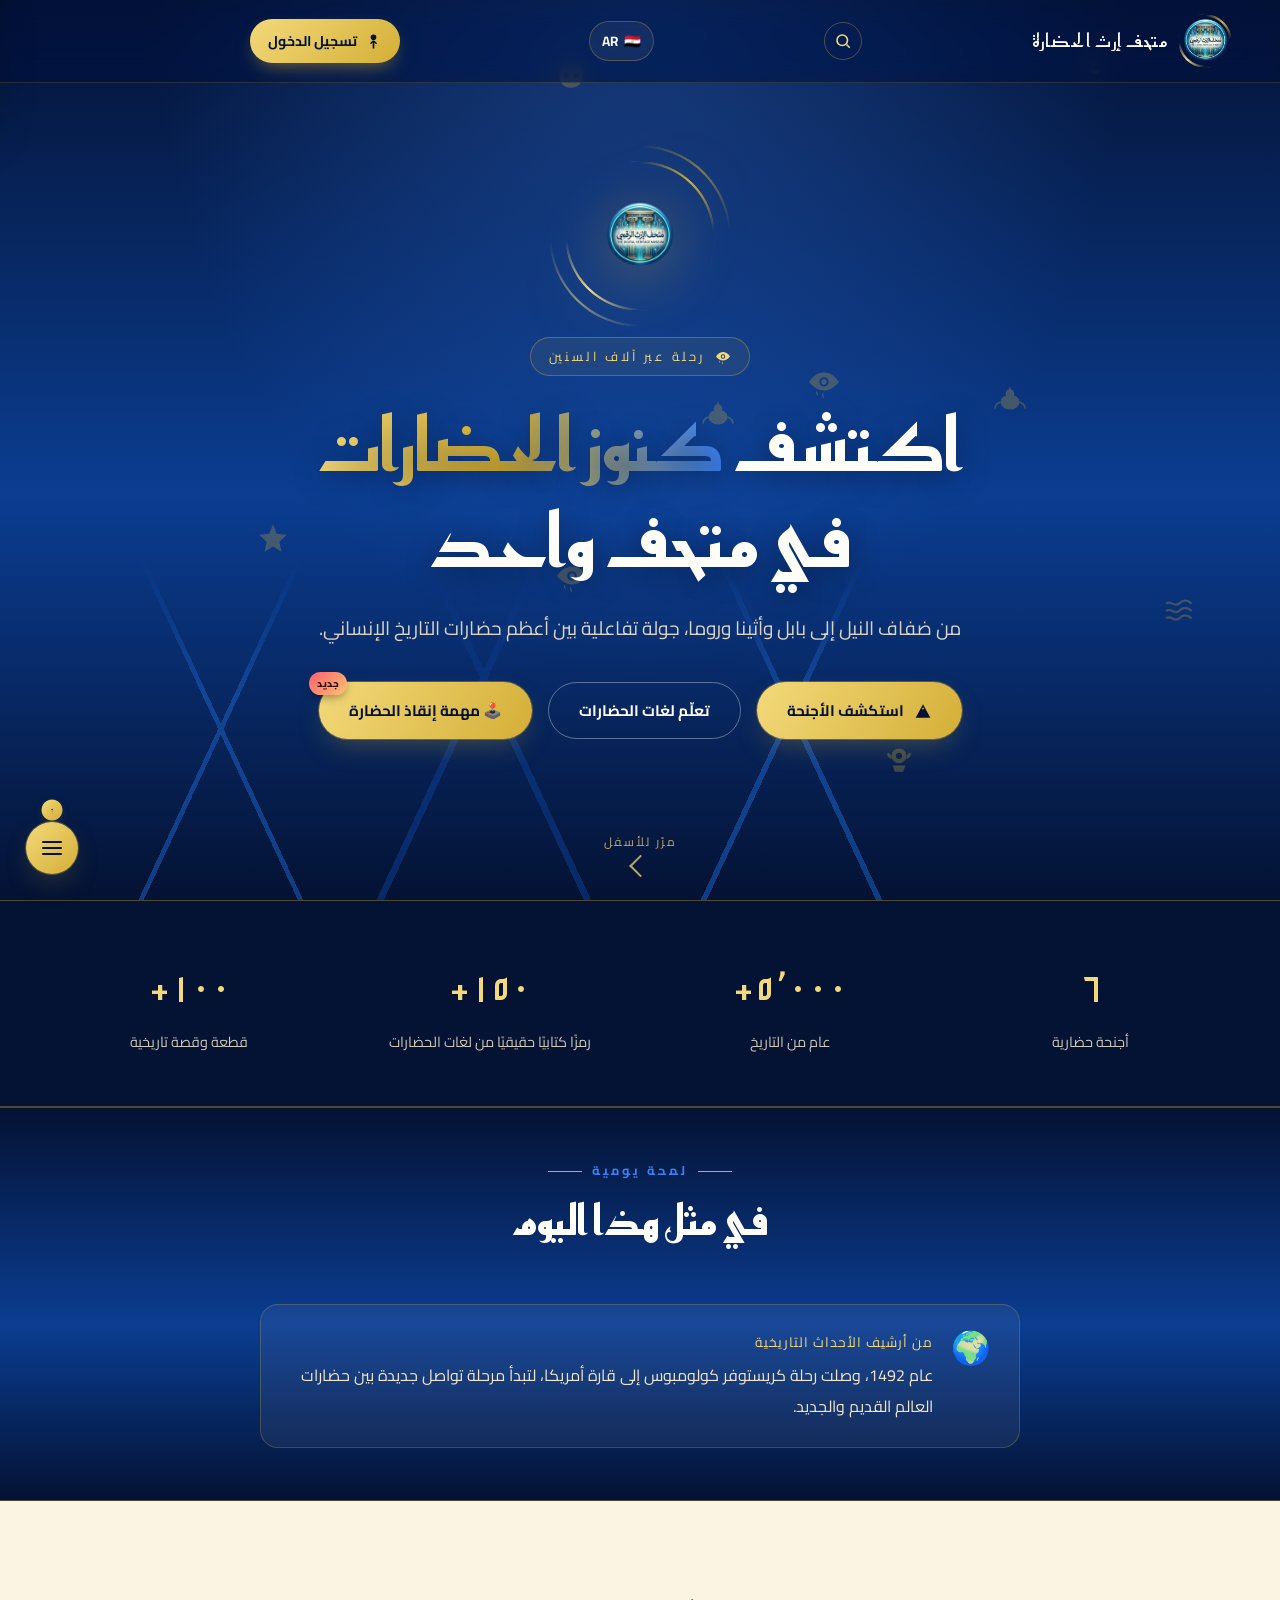
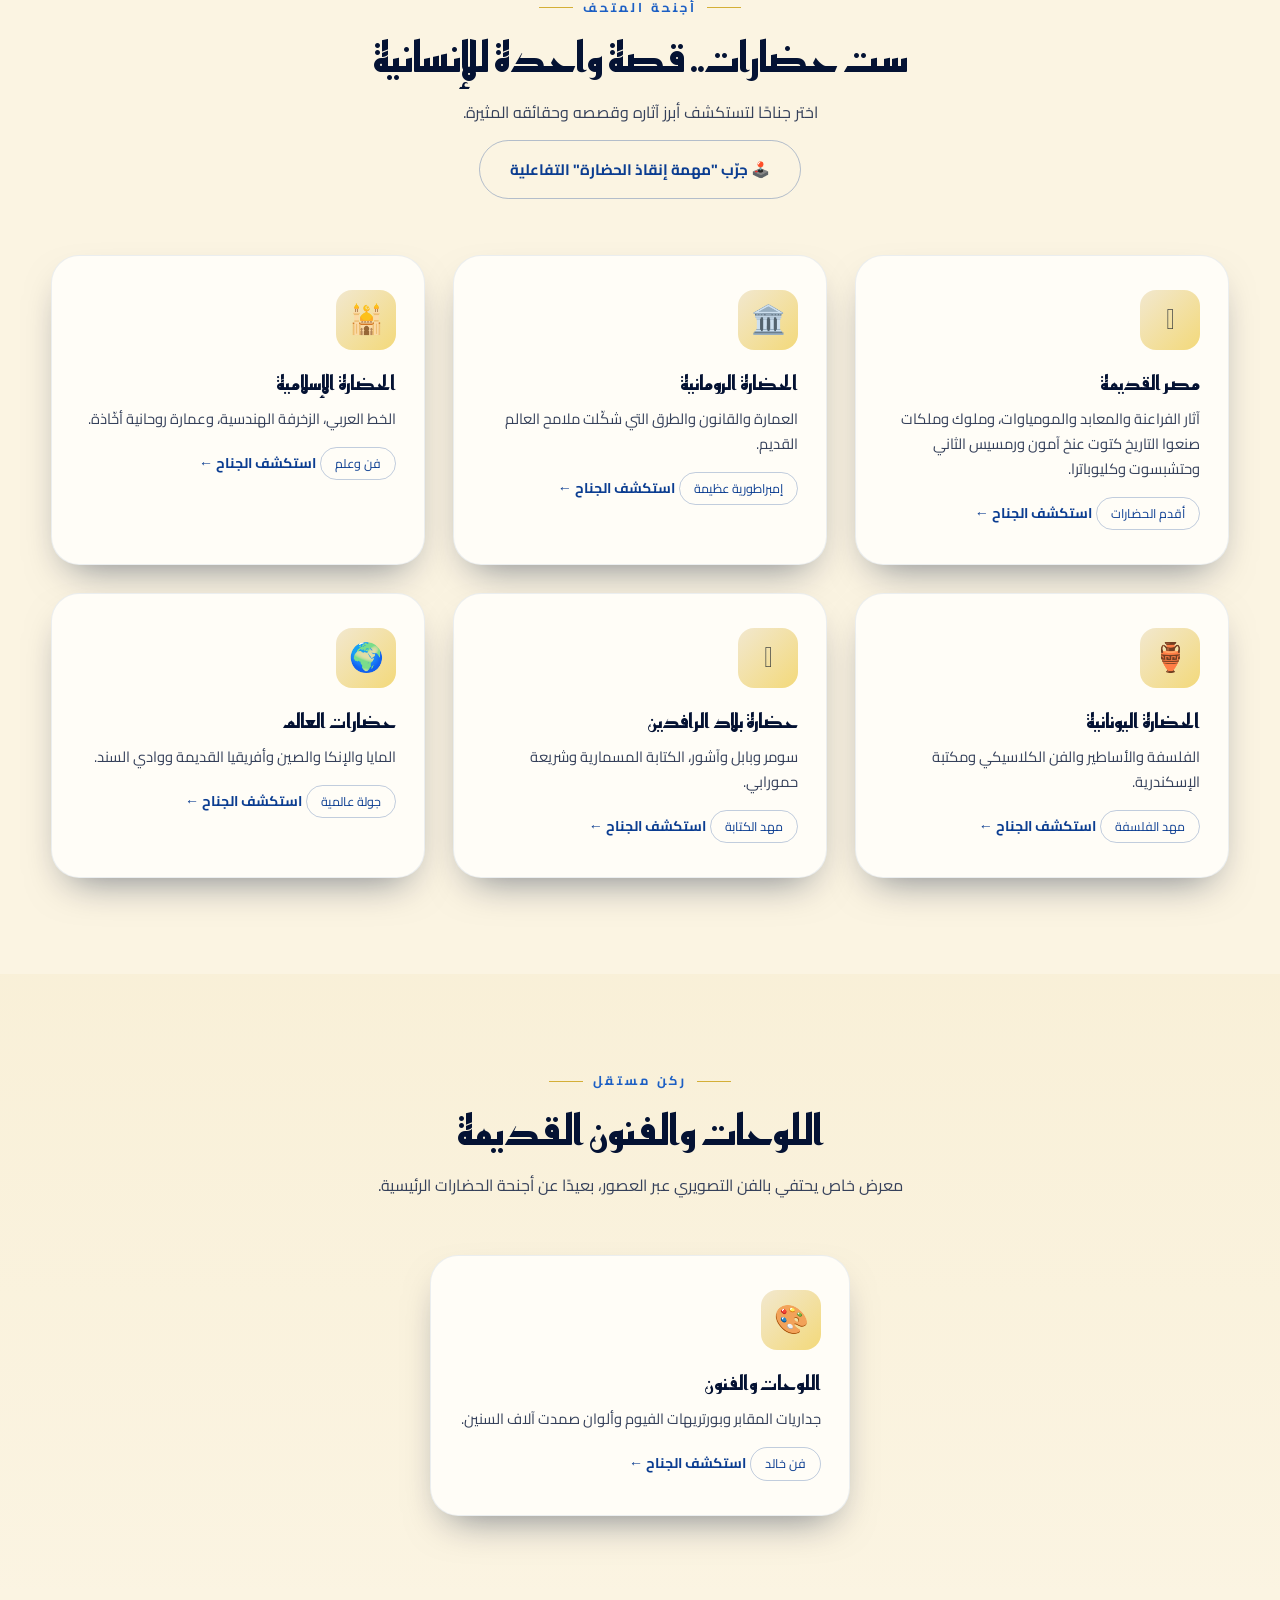
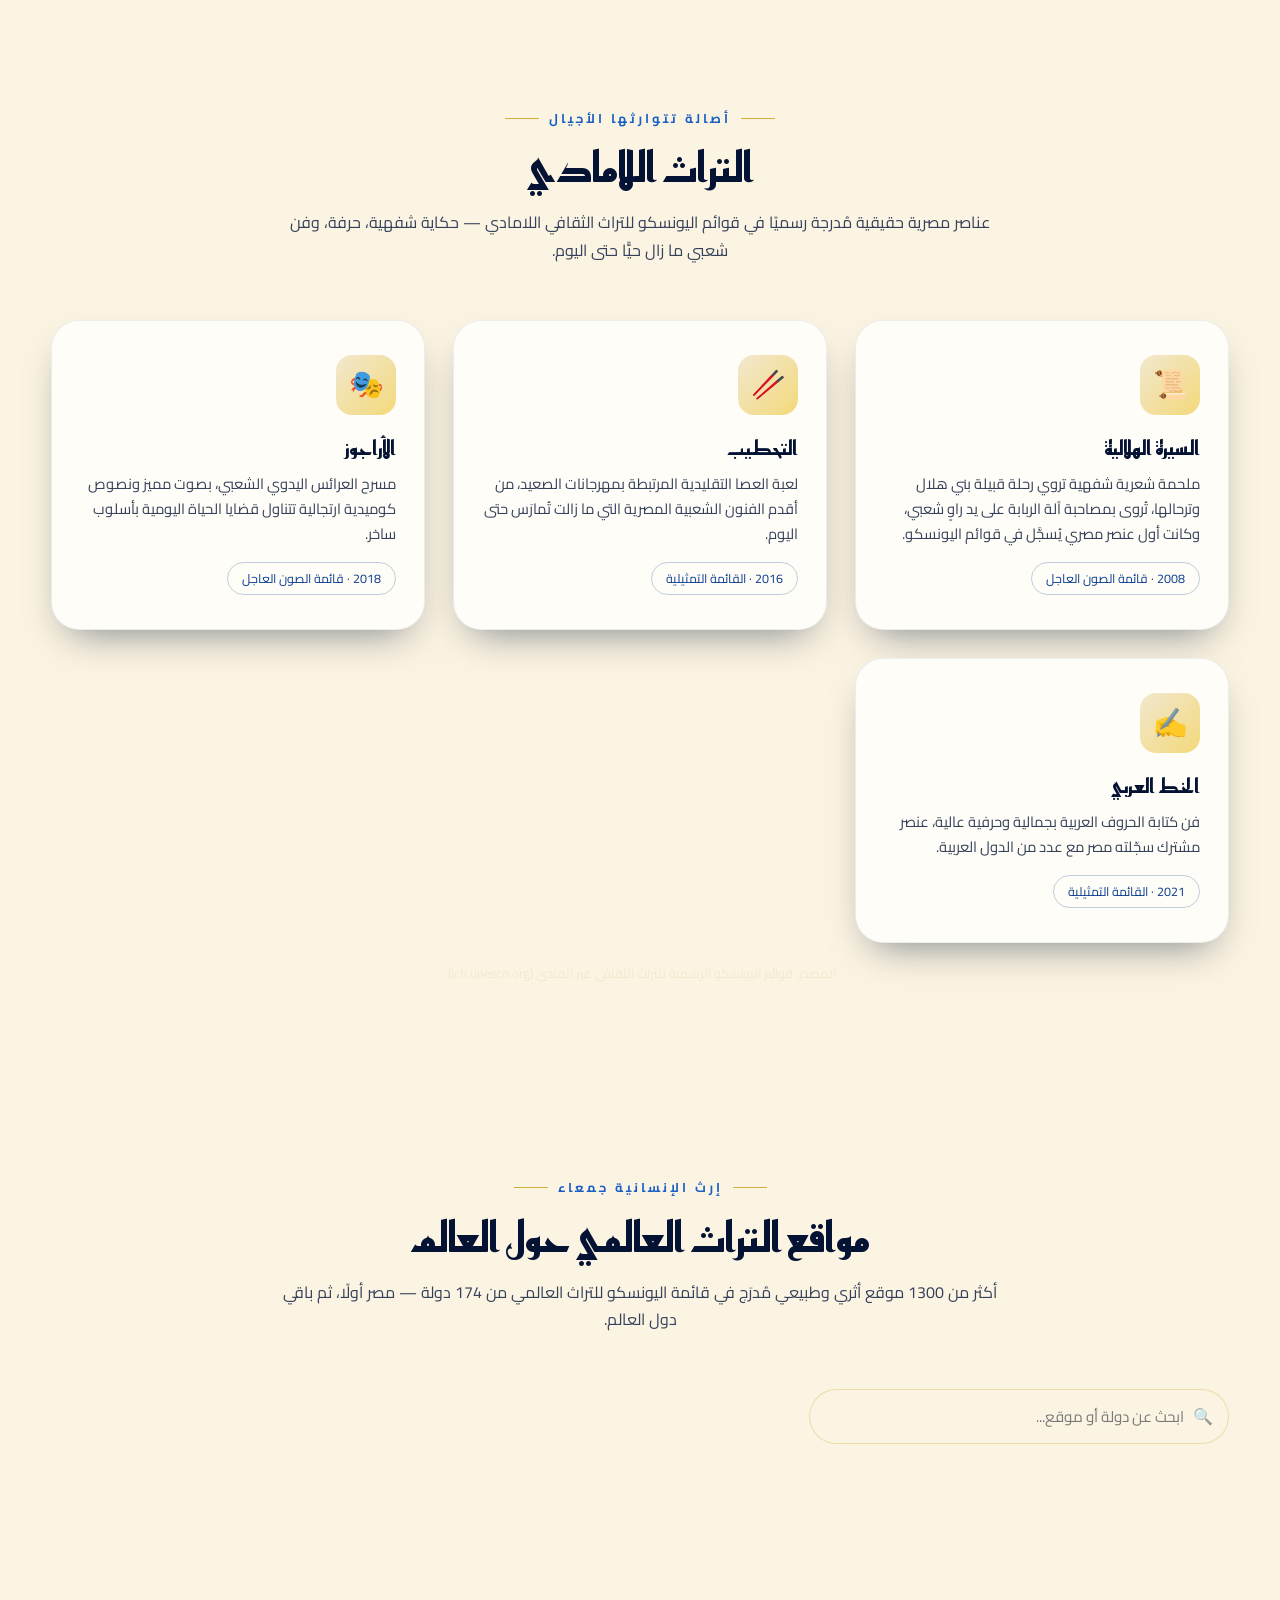
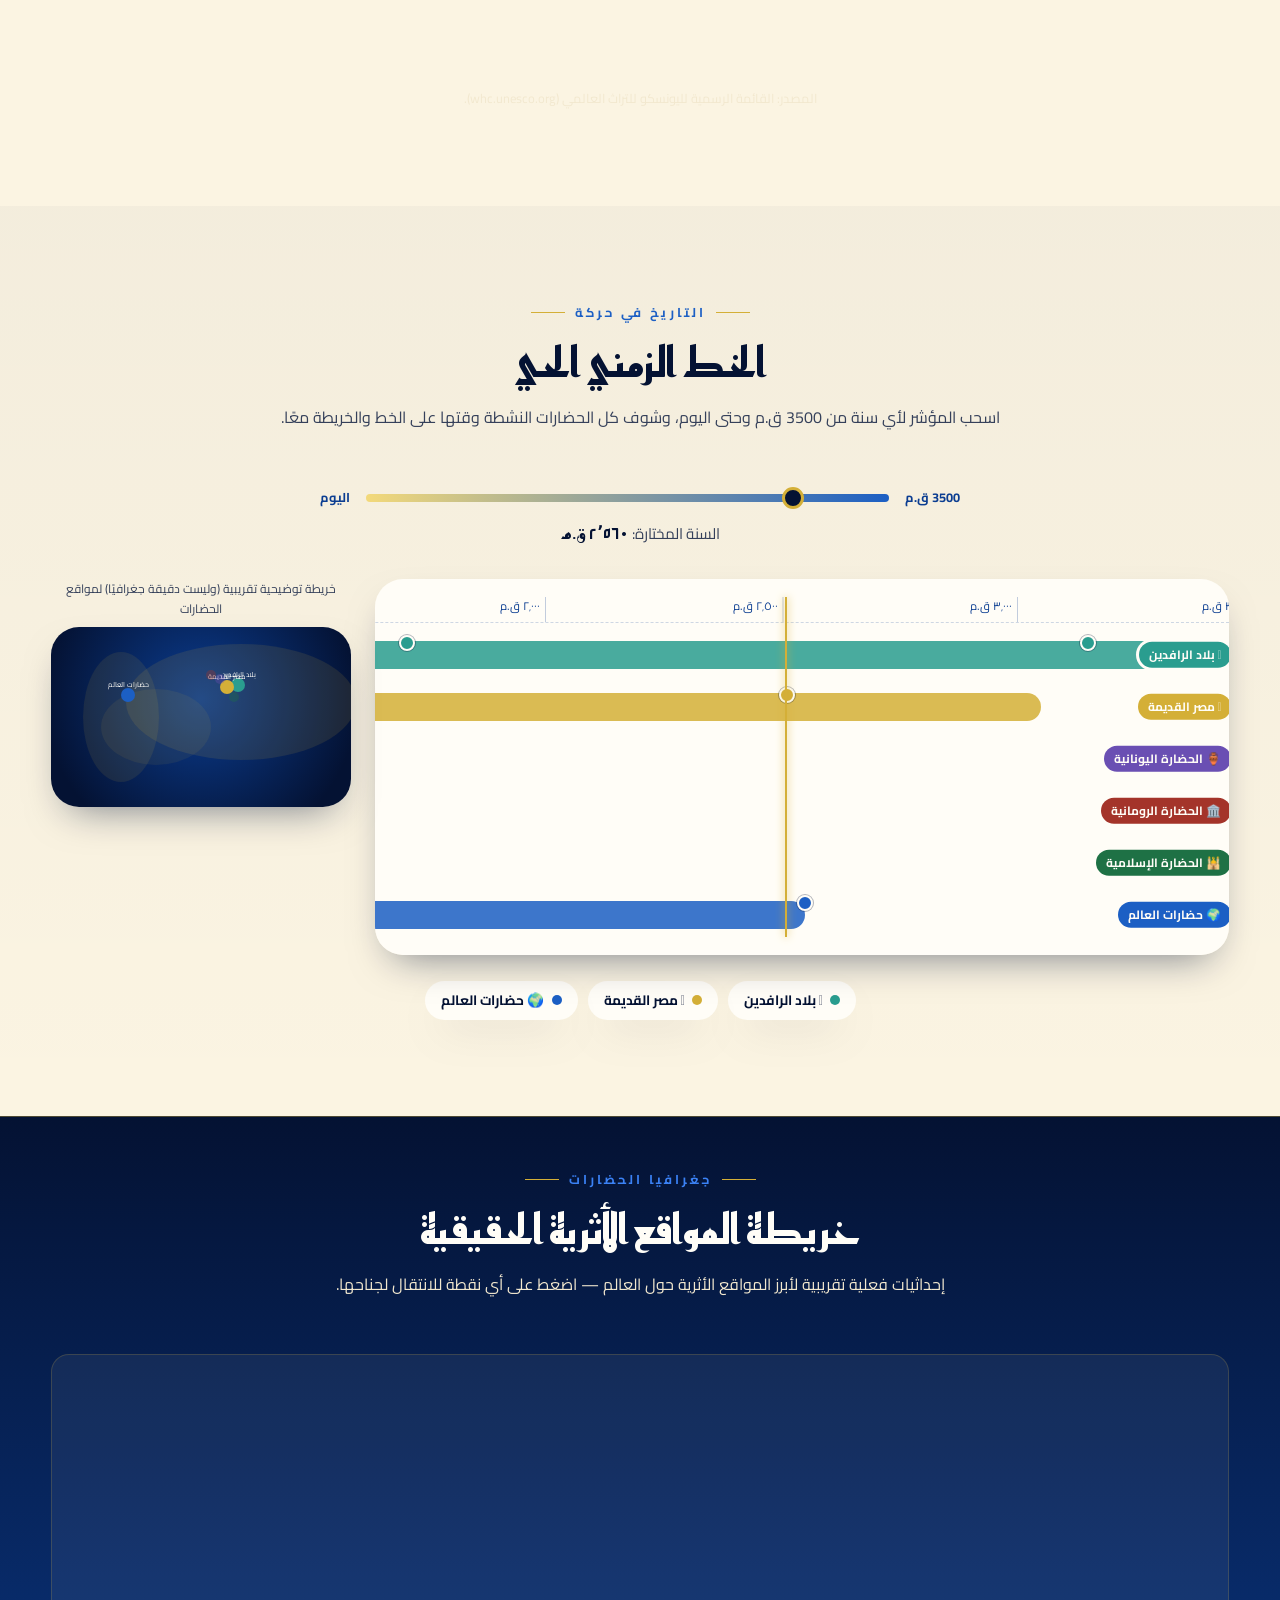
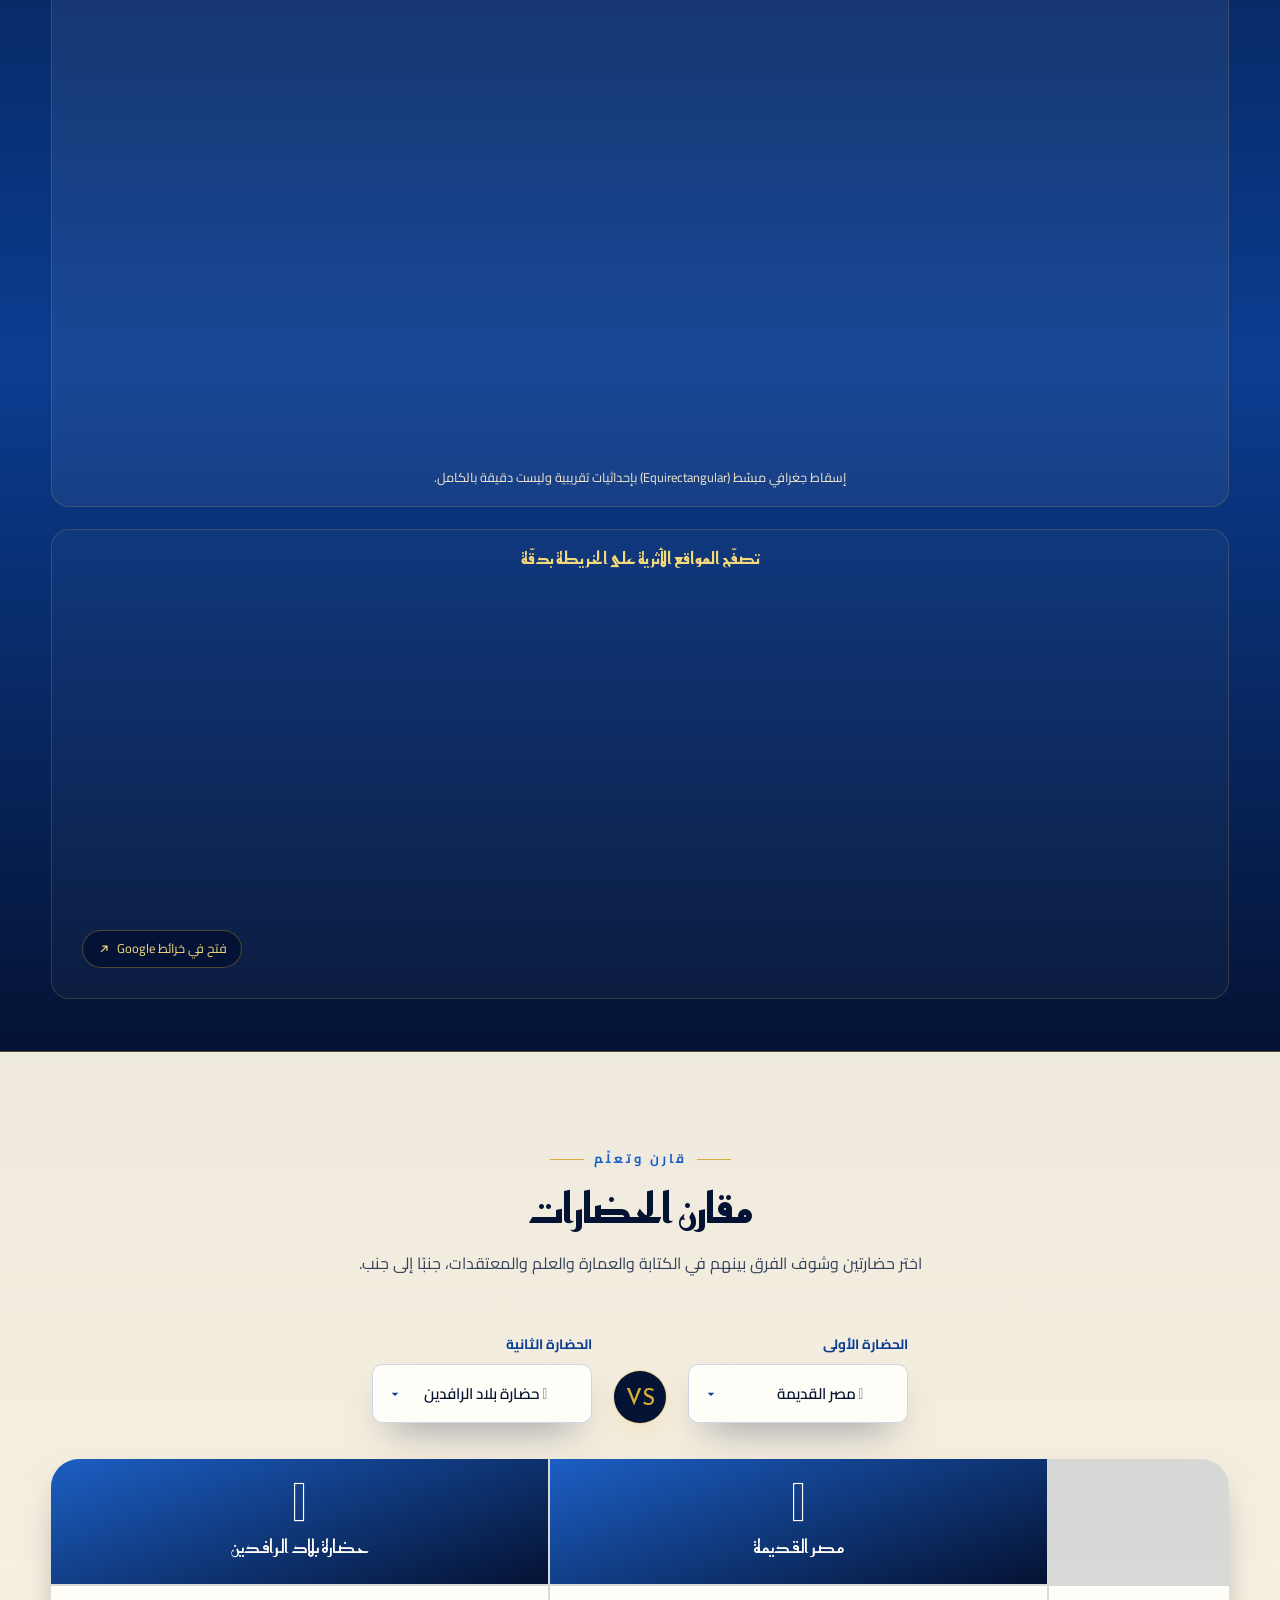
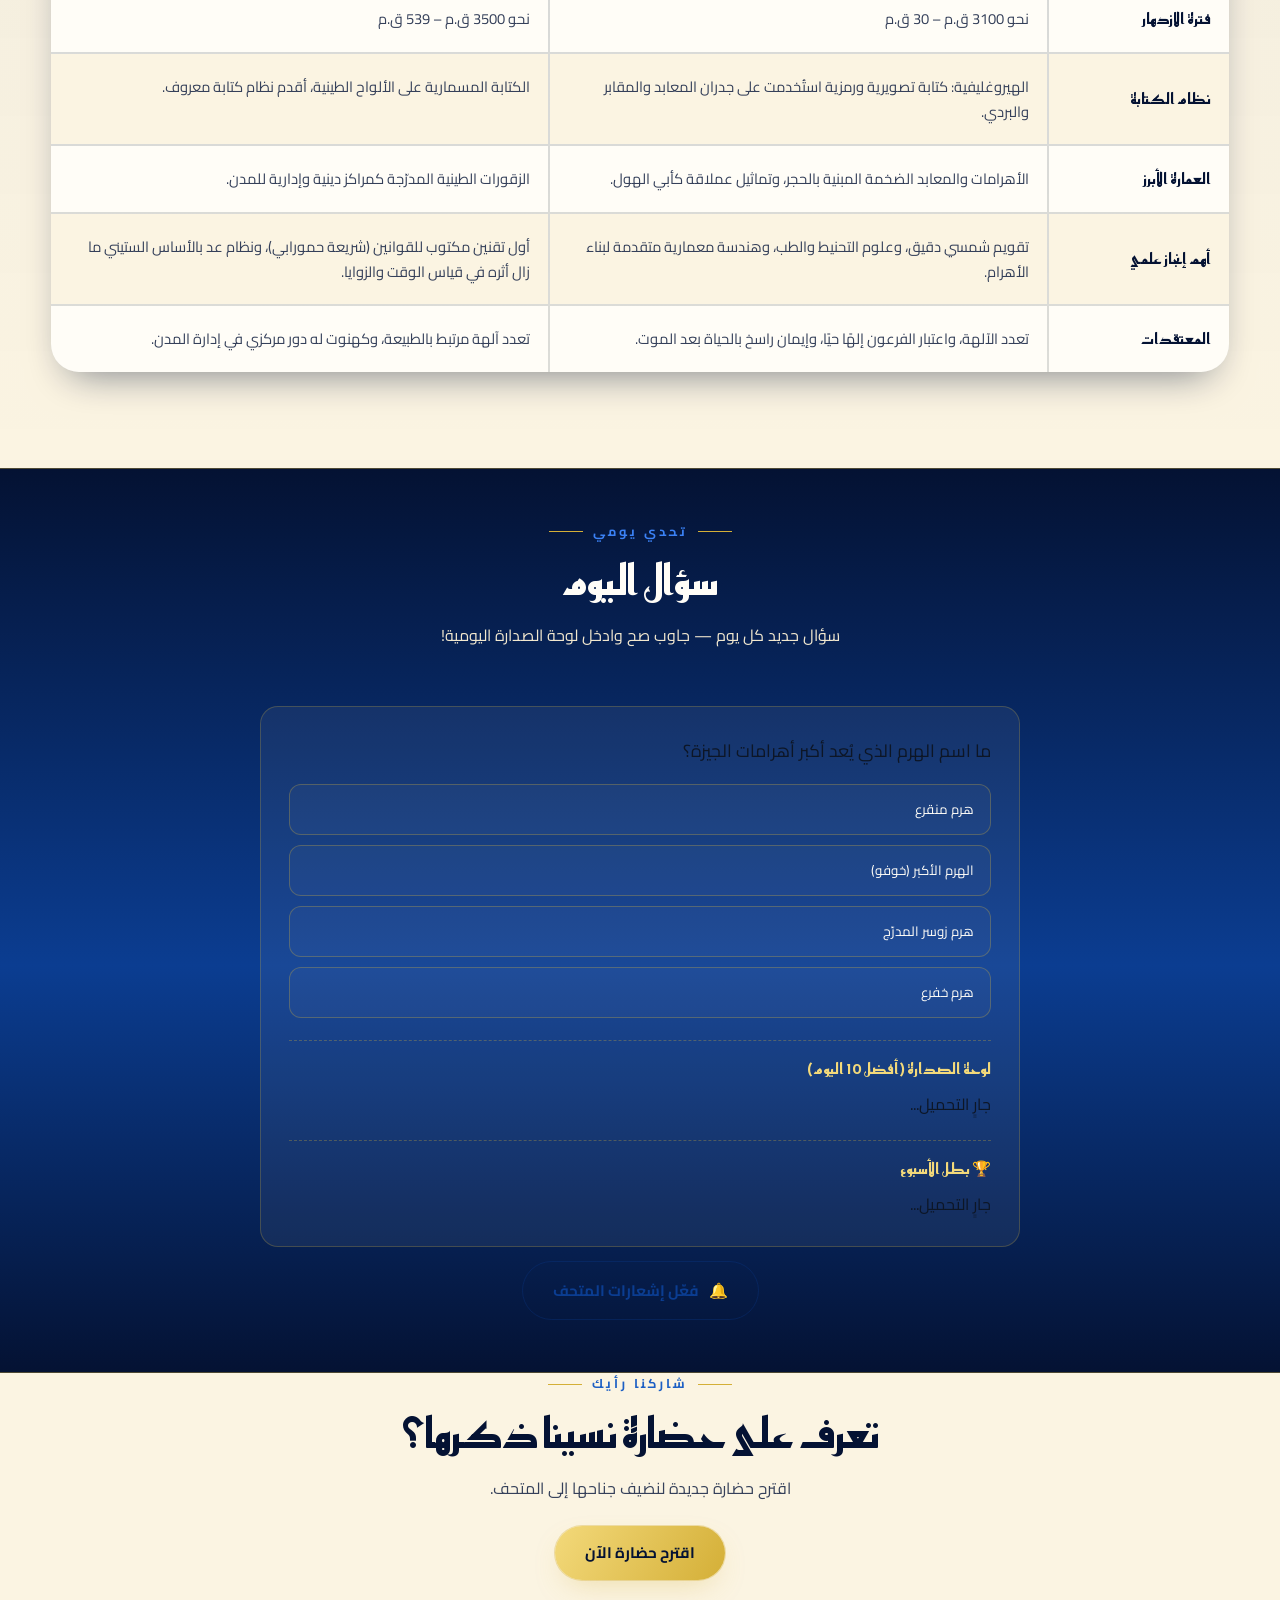
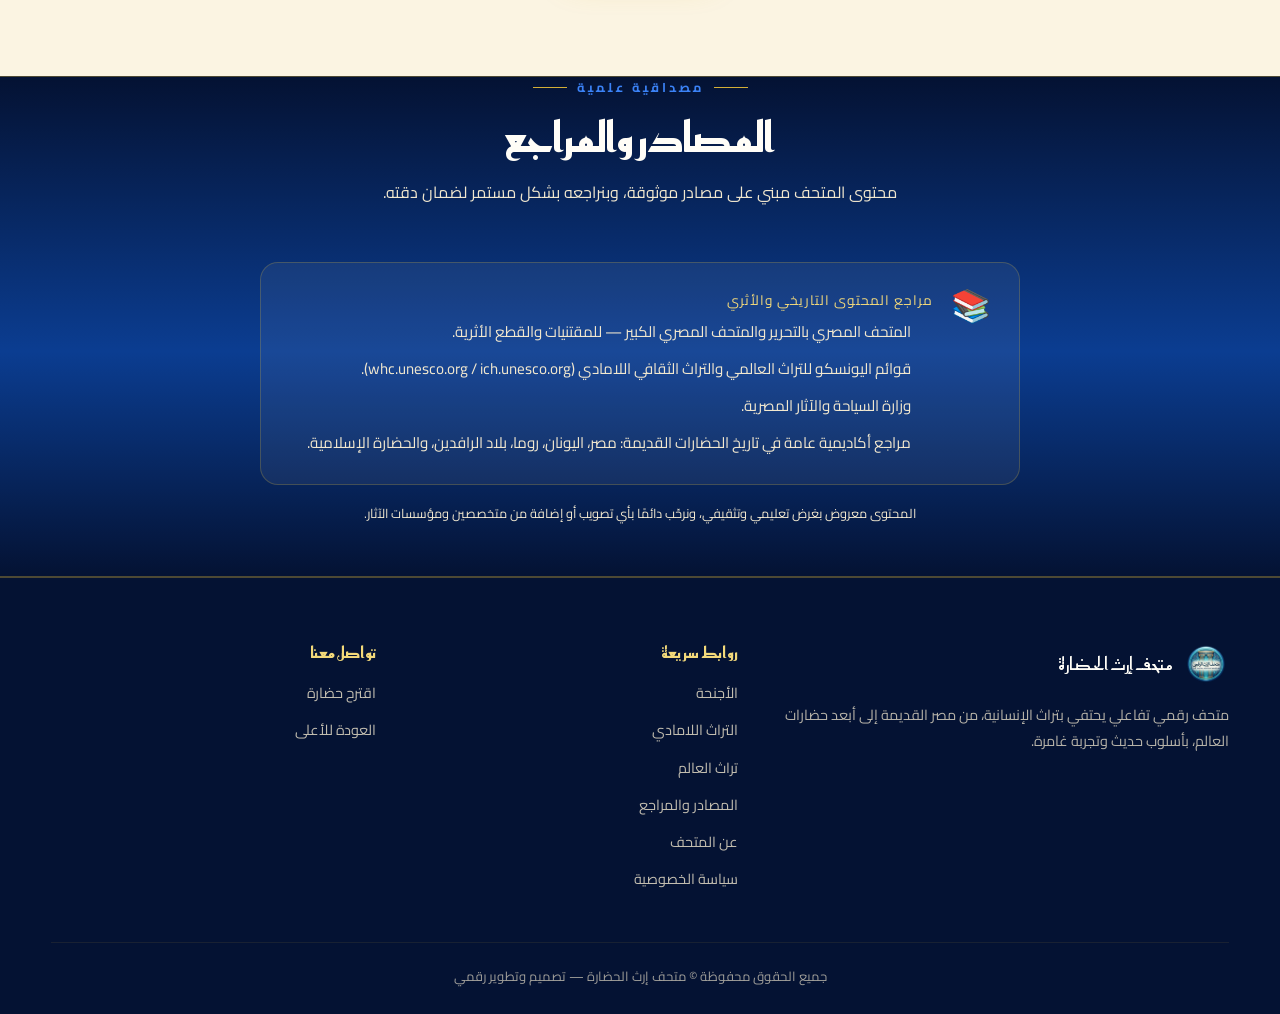
==== commit b3b8e2a8: "Add files via upload" ====
--- a/index.html
+++ b/index.html
@@ -25,7 +25,6 @@
 <link rel="stylesheet" href="features.css">
 <link rel="stylesheet" href="mission-game.css">
 <link rel="stylesheet" href="additions.css">
-<link rel="stylesheet" href="community-features.css">
 </head>
 <body>
 <!-- =====================================================================
@@ -519,130 +518,6 @@
 <!-- =====================================================================
      8ب) المصادر والمراجع (Sources & References)
      ===================================================================== -->
-<!-- =====================================================================
-     قصص من مجتمعات محلية — مساحة يشارك فيها الزوار قصة عن تراث عائلتهم
-     أو منطقتهم. القصص تُخزَّن وتُعرض فعليًا لكل زوار المتحف عبر Firestore
-     (نفس مشروع Firebase المستخدم في auth.js)، والصور عبر Firebase Storage.
-     ===================================================================== -->
-<section class="section" id="community-stories">
-  <div class="container">
-    <div class="section-title reveal">
-      <span class="eyebrow">صوت المجتمع</span>
-      <h2 data-i18n="community.title">قصص من مجتمعات محلية</h2>
-      <p data-i18n="community.sub">المتحف مش بس عرض من فوق لتحت — شاركنا قصة عن تراث عائلتك أو منطقتك، بالكلمة أو بصورة بسيطة، وخليها جزء من رحلة المتحف.</p>
-    </div>
-
-    <div class="community-actions reveal">
-      <button class="btn btn-gold" id="community-add-btn" data-open-modal="community-modal" data-i18n="community.addBtn">شارك قصتك</button>
-      <span class="community-note" data-i18n="community.localNote">القصص المنشورة هنا تظهر لكل زوار المتحف.</span>
-    </div>
-
-    <div class="wings-grid community-grid" id="community-stories-grid"></div>
-  </div>
-</section>
-
-<!-- نافذة مشاركة قصة مجتمعية -->
-<div class="modal-overlay" id="community-modal">
-  <div class="modal-box">
-    <button class="modal-close">✕</button>
-    <span class="modal-tag" data-i18n="community.formTag">شارك قصتك</span>
-    <h3 data-i18n="community.formTitle">قصة عن تراث عائلتك أو منطقتك</h3>
-    <form id="community-form" class="community-form">
-      <label data-i18n="community.nameLabel">اسمك</label>
-      <input type="text" id="community-name" required maxlength="60">
-      <label data-i18n="community.regionLabel">منطقتك أو بلدك</label>
-      <input type="text" id="community-region" required maxlength="60">
-      <label data-i18n="community.storyLabel">قصتك (فقرة قصيرة)</label>
-      <textarea id="community-text" required maxlength="700" rows="5"></textarea>
-      <label data-i18n="community.imageLabel">صورة بسيطة (اختياري)</label>
-      <input type="file" id="community-image" accept="image/*">
-      <button type="submit" class="btn btn-gold" data-i18n="community.submitBtn">نشر القصة</button>
-    </form>
-  </div>
-</div>
-
-<!-- =====================================================================
-     بيانات مفتوحة (Open Data) — تصدير محتوى المتحف لاستخدام الباحثين
-     والمعلمين، بما يدعم مبدأ "التعليم المفتوح".
-     ===================================================================== -->
-<section class="section" id="open-data">
-  <div class="container">
-    <div class="section-title reveal">
-      <span class="eyebrow">تعليم مفتوح</span>
-      <h2 data-i18n="opendata.title">بيانات المتحف المفتوحة</h2>
-      <p data-i18n="opendata.sub">كل بيانات الأجنحة والقطع الأثرية (800 قطعة) متاحة كملف مفتوح لأي باحث أو معلم أو مطوّر، برخصة CC BY 4.0.</p>
-    </div>
-
-    <div class="opendata-grid reveal">
-      <div class="otd-card">
-        <div class="otd-icon">🗂️</div>
-        <div>
-          <span class="otd-date" data-i18n="opendata.jsonTitle">ملف JSON كامل</span>
-          <div class="otd-text" data-i18n="opendata.jsonDesc">كل الأجنحة، مقارنة الحضارات، وكل القطع الأثرية بتفاصيلها.</div>
-          <a class="btn btn-line" href="open-data.json" download data-i18n="opendata.downloadJson">تحميل open-data.json</a>
-        </div>
-      </div>
-      <div class="otd-card">
-        <div class="otd-icon">📊</div>
-        <div>
-          <span class="otd-date" data-i18n="opendata.csvTitle">ملف CSV مبسّط</span>
-          <div class="otd-text" data-i18n="opendata.csvDesc">جدول بكل القطع الأثرية، يفتح مباشرة في إكسل أو Google Sheets.</div>
-          <a class="btn btn-line" href="open-data-artifacts.csv" download data-i18n="opendata.downloadCsv">تحميل open-data-artifacts.csv</a>
-        </div>
-      </div>
-      <div class="otd-card">
-        <div class="otd-icon">📜</div>
-        <div>
-          <span class="otd-date" data-i18n="opendata.licenseTitle">الترخيص والاستخدام</span>
-          <div class="otd-text" data-i18n="opendata.licenseDesc">رخصة CC BY 4.0 — استخدام حر مع ذكر متحف إرث الحضارة كمصدر. البيانات ثابتة (Static) وتُحدَّث مع كل نسخة من الموقع.</div>
-        </div>
-      </div>
-    </div>
-  </div>
-</section>
-
-<!-- =====================================================================
-     قياس الأثر — إحصائيات حقيقية مُجمَّعة من كل زوار المتحف عبر Firestore
-     (museum_impact_stats/global في community-features.js)، بالإضافة
-     لرحلة الزائر الشخصية (محلية على جهازه) وشهادة إتمام الرحلة.
-     ===================================================================== -->
-<section class="section" id="impact-stats">
-  <div class="container">
-    <div class="section-title reveal">
-      <span class="eyebrow">قياس الأثر</span>
-      <h2 data-i18n="impact.title">المتحف بالأرقام الحقيقية</h2>
-      <p data-i18n="impact.sub" id="impact-sub">أرقام مجمّعة فعليًا من كل زوار المتحف (وليست تقديرية)، بالإضافة لرحلتك الشخصية.</p>
-    </div>
-
-    <div class="impact-grid reveal">
-      <div class="impact-card">
-        <div class="impact-num" id="impact-visits">…</div>
-        <div class="impact-label" data-i18n="impact.visits">إجمالي زيارات المتحف</div>
-      </div>
-      <div class="impact-card">
-        <div class="impact-num" id="impact-country">…</div>
-        <div class="impact-label" data-i18n="impact.country">عدد الدول اللي دخلت المتحف</div>
-      </div>
-      <div class="impact-card">
-        <div class="impact-num" id="impact-teacher">…</div>
-        <div class="impact-label" data-i18n="impact.teacher">طلاب استخدموا وضع المعلم</div>
-      </div>
-      <div class="impact-card impact-card-personal">
-        <div class="impact-num" id="impact-wings">0/6</div>
-        <div class="impact-label" data-i18n="impact.wings">رحلتك الشخصية: أجنحة استكشفتها</div>
-      </div>
-    </div>
-
-    <div class="certificate-box reveal" id="certificate-box">
-      <p id="certificate-status" data-i18n="impact.certLocked">استكشف كل الأجنحة الستة الرئيسية عشان تفتح شهادة إتمام الرحلة.</p>
-      <div class="certificate-form" id="certificate-form" style="display:none;">
-        <input type="text" id="certificate-name" placeholder="اكتب اسمك للشهادة" data-i18n-placeholder="impact.certNamePlaceholder">
-        <button class="btn btn-gold" id="certificate-download-btn" data-i18n="impact.certDownload">حمّل شهادتك</button>
-      </div>
-    </div>
-  </div>
-</section>
-
 <section class="section" id="sources" style="padding-top:0;">
   <div class="container">
     <div class="section-title reveal">
@@ -688,9 +563,6 @@
         <li><a href="#wings" data-i18n="nav.wings">الأجنحة</a></li>
         <li><a href="#intangible-heritage">التراث اللامادي</a></li>
         <li><a href="#world-heritage">تراث العالم</a></li>
-        <li><a href="#community-stories" data-i18n="community.title">قصص من مجتمعات محلية</a></li>
-        <li><a href="#open-data" data-i18n="opendata.title">بيانات المتحف المفتوحة</a></li>
-        <li><a href="#impact-stats" data-i18n="impact.title">رحلتك في المتحف</a></li>
         <li><a href="#sources">المصادر والمراجع</a></li>
         <li><a href="#" data-open-modal="about-modal" data-i18n="nav.about">عن المتحف</a></li>
         <li><a href="#" data-open-modal="privacy-modal">سياسة الخصوصية</a></li>
@@ -743,14 +615,6 @@
         <svg width="18" height="18" viewBox="0 0 64 64"><use href="#hg-star"></use></svg>
         العب واختبر معلوماتك عن الحضارة
       </button>
-      <button class="btn btn-line gallery-open-btn" id="wing-pdf-btn" data-i18n-title="wingpdf.btnTitle" title="نسخة PDF للجناح تصلح للطباعة أو الاستخدام بدون إنترنت">
-        <svg width="18" height="18" viewBox="0 0 64 64"><use href="#hg-feather"></use></svg>
-        <span data-i18n="wingpdf.btn">تحميل الجناح PDF</span>
-      </button>
-    </div>
-    <div class="wing-signlang-note" id="wing-signlang-note">
-      <svg width="16" height="16" viewBox="0 0 24 24" fill="none" stroke="currentColor" stroke-width="2"><path d="M12 2a4 4 0 0 0-4 4v4a4 4 0 0 0 8 0V6a4 4 0 0 0-4-4z"/><path d="M6 12v1a6 6 0 0 0 12 0v-1"/><path d="M12 19v3"/></svg>
-      <span data-i18n="signlang.wingNote">فيديوهات لغة الإشارة لأبرز قطع هذا الجناح قيد الإعداد بالتعاون مع مترجمين متخصصين.</span>
     </div>
   </div>
 </div>
@@ -1232,6 +1096,10 @@
   <button class="fab" id="learning-path-trigger-btn" data-open-modal="learning-path-modal" aria-label="مسار الزيارة المقترح" title="مش عارف تبدأ منين؟">🧭</button>
   <button class="fab" id="teacher-mode-trigger-btn" data-open-modal="teacher-modal" aria-label="وضع المعلم" title="خطط دروس للمعلمين">🎓</button>
   <button class="fab" id="events-trigger-btn" data-open-modal="events-modal" aria-label="جدول الفعاليات" title="فعاليات المتحف">📅</button>
+  <button class="fab" id="open-data-trigger-btn" data-open-modal="open-data-modal" aria-label="بيانات مفتوحة" title="بيانات مفتوحة">🗂️</button>
+  <button class="fab" id="wing-catalog-trigger-btn" data-open-modal="wing-catalog-modal" aria-label="كتالوج جناح للتحميل" title="حمّل كتالوج جناح">📥</button>
+  <button class="fab" id="completion-cert-trigger-btn" data-open-modal="completion-cert-modal" aria-label="شهادة إتمام الرحلة" title="شهادة إتمام الرحلة">🏅</button>
+  <button class="fab" id="stories-trigger-btn" data-open-modal="stories-modal" aria-label="قصص الزوار" title="شارك قصتك">✍️</button>
 </div>
 
 <!-- =====================================================================
@@ -1365,6 +1233,83 @@
   </div>
 </div>
 
+<!-- =====================================================================
+     بيانات مفتوحة (Open Data)
+     ===================================================================== -->
+<div class="modal-overlay" id="open-data-modal">
+  <div class="modal-box open-data-modal-box">
+    <button class="modal-close">✕</button>
+    <h3>🗂️ بيانات مفتوحة</h3>
+    <p>كل بيانات القطع الأثرية ومواقع التراث العالمي في المتحف متاحة كملف JSON مفتوح، للاستخدام التعليمي والبحثي.</p>
+    <ul class="open-data-points">
+      <li>٨٠٠ قطعة أثرية موزّعة على ٨ أقسام</li>
+      <li>بيانات مواقع التراث العالمي حسب الدولة</li>
+      <li>ملف JSON واحد، سهل القراءة والاستخدام</li>
+    </ul>
+    <button type="button" class="btn btn-gold" id="open-data-download-btn">⬇️ حمّل البيانات (JSON)</button>
+  </div>
+</div>
+
+<!-- =====================================================================
+     كتالوج جناح للتحميل (Wing Catalog PDF)
+     ===================================================================== -->
+<div class="modal-overlay" id="wing-catalog-modal">
+  <div class="modal-box wing-catalog-modal-box">
+    <button class="modal-close">✕</button>
+    <h3>📥 حمّل كتالوج جناح</h3>
+    <p>اختار جناح، وهنجهّزلك صفحة قابلة للطباعة أو الحفظ كـ PDF بكل قطعه.</p>
+    <select id="wing-catalog-select" class="wing-catalog-select">
+      <option value="egypt">مصر القديمة</option>
+      <option value="mesopotamia">بلاد الرافدين</option>
+      <option value="greek">الحضارة اليونانية</option>
+      <option value="roman">الحضارة الرومانية</option>
+      <option value="islamic">الحضارة الإسلامية</option>
+      <option value="world">حضارات العالم</option>
+      <option value="paintings">اللوحات والفنون</option>
+      <option value="leaders">الملوك والحكام</option>
+    </select>
+    <button type="button" class="btn btn-gold" id="wing-catalog-open-btn">🖨️ جهّز الكتالوج</button>
+    <p class="modal-hint">هتفتح نافذة جديدة فيها حوار الطباعة — اختار "حفظ كـ PDF" كوجهة الطباعة لو حابب تنزّله كملف.</p>
+  </div>
+</div>
+
+<!-- =====================================================================
+     شهادة إتمام الرحلة (Completion Certificate)
+     ===================================================================== -->
+<div class="modal-overlay" id="completion-cert-modal">
+  <div class="modal-box completion-cert-modal-box">
+    <button class="modal-close">✕</button>
+    <h3>🏅 شهادة إتمام الرحلة</h3>
+    <p>زُر قطعة واحدة على الأقل من كل الأجنحة الستة الرئيسية عشان تفتح شهادتك.</p>
+    <div id="completion-cert-content"></div>
+  </div>
+</div>
+
+<!-- =====================================================================
+     قصص الزوار (Community Stories)
+     ===================================================================== -->
+<div class="modal-overlay" id="stories-modal">
+  <div class="modal-box stories-modal-box">
+    <button class="modal-close">✕</button>
+    <h3>✍️ قصص من زوار المتحف</h3>
+    <p>شارك قصة قصيرة عن تراثك الشخصي أو العائلي، أو قصة عن حضارة بتحبها.</p>
+    <form id="story-form" class="story-form">
+      <input type="text" id="story-name" placeholder="اسمك (اختياري)" maxlength="60">
+      <input type="text" id="story-city" placeholder="مدينتك أو بلدك (اختياري)" maxlength="60">
+      <textarea id="story-text" placeholder="اكتب قصتك هنا..." rows="4" maxlength="500"></textarea>
+      <div class="story-form-foot">
+        <span id="story-counter" class="story-counter">0/500</span>
+        <button type="submit" class="btn btn-gold btn-sm">شارك قصتك</button>
+      </div>
+      <p id="story-form-status" class="story-form-status"></p>
+    </form>
+    <div class="stories-divider"></div>
+    <div id="stories-feed" class="stories-feed">
+      <p class="stories-empty">دوسّ على الزرار العائم تاني عشان تشوف القصص المنشورة.</p>
+    </div>
+  </div>
+</div>
+
 <script src="script.js"></script>
 <script src="i18n.js"></script>
 
@@ -1373,7 +1318,6 @@
 <script src="https://www.gstatic.com/firebasejs/10.13.0/firebase-auth-compat.js"></script>
 <script src="https://www.gstatic.com/firebasejs/10.13.0/firebase-firestore-compat.js"></script>
 <script src="https://www.gstatic.com/firebasejs/10.13.0/firebase-messaging-compat.js"></script>
-<script src="https://www.gstatic.com/firebasejs/10.13.0/firebase-storage-compat.js"></script>
 <script src="auth.js"></script>
 <script src="world-heritage-data.js"></script>
 <script src="features.js"></script>
@@ -1382,7 +1326,10 @@
 <script src="assistant.js"></script>
 <script src="learning-path.js"></script>
 <script src="teacher-mode.js"></script>
-<script src="community-features.js"></script>
+<script src="open-data.js"></script>
+<script src="wing-catalog.js"></script>
+<script src="completion-certificate.js"></script>
+<script src="community-stories.js"></script>
 <script>
   if ('serviceWorker' in navigator && location.protocol !== 'file:') {
     window.addEventListener('load', () => {
--- a/style.css
+++ b/style.css
@@ -24,9 +24,9 @@
   --blue-royal:  #0b3d91;
   --blue-lapis:  #1c5fc4;
   --blue-glow:   #3b82f6;
-  --gold:        #1034a6;
-  --gold-light:  #3ecbe0;
-  --gold-soft:   rgba(16,52,166,.35);
+  --gold:        #d4af37;
+  --gold-light:  #f3d97a;
+  --gold-soft:   rgba(212,175,55,.35);
   --sand:        #f2e8cf;
   --papyrus:     #fbf4e2;
   --ink:         #0d1626;
@@ -41,7 +41,7 @@
   --radius-lg: 28px;
 
   --shadow-card: 0 18px 40px -18px rgba(4,18,51,.55);
-  --shadow-gold: 0 0 0 1px var(--gold-soft), 0 12px 30px -10px rgba(16,52,166,.35);
+  --shadow-gold: 0 0 0 1px var(--gold-soft), 0 12px 30px -10px rgba(212,175,55,.35);
 
   --ease: cubic-bezier(.22,.9,.32,1);
 }
@@ -123,7 +123,7 @@
   background:rgba(4,18,51,.55);
   backdrop-filter:blur(14px) saturate(140%);
   -webkit-backdrop-filter:blur(14px) saturate(140%);
-  border-bottom:1px solid rgba(16,52,166,.18);
+  border-bottom:1px solid rgba(212,175,55,.18);
   transition:background .4s var(--ease), padding .4s var(--ease), box-shadow .4s var(--ease);
 }
 #site-nav.scrolled{
@@ -141,8 +141,8 @@
   animation:brand-glow 3.2s ease-in-out infinite;
 }
 @keyframes brand-glow{
-  0%,100%{ filter:drop-shadow(0 0 3px rgba(16,52,166,.35)); transform:scale(1); }
-  50%{ filter:drop-shadow(0 0 11px rgba(16,52,166,.8)); transform:scale(1.04); }
+  0%,100%{ filter:drop-shadow(0 0 3px rgba(212,175,55,.35)); transform:scale(1); }
+  50%{ filter:drop-shadow(0 0 11px rgba(212,175,55,.8)); transform:scale(1.04); }
 }
 .loader-logo{
   width:150px; height:150px; border-radius:50%; object-fit:cover;
@@ -151,13 +151,13 @@
             loader-logo-breathe 3.2s ease-in-out 1.4s infinite;
 }
 @keyframes loader-logo-reveal{
-  0%{ opacity:0; transform:scale(.8); filter:drop-shadow(0 0 0 rgba(16,52,166,0)); }
+  0%{ opacity:0; transform:scale(.8); filter:drop-shadow(0 0 0 rgba(212,175,55,0)); }
   65%{ opacity:1; transform:scale(1.05); }
-  100%{ opacity:1; transform:scale(1); filter:drop-shadow(0 0 16px rgba(16,52,166,.55)); }
+  100%{ opacity:1; transform:scale(1); filter:drop-shadow(0 0 16px rgba(212,175,55,.55)); }
 }
 @keyframes loader-logo-breathe{
-  0%,100%{ filter:drop-shadow(0 0 10px rgba(16,52,166,.4)); }
-  50%{ filter:drop-shadow(0 0 22px rgba(16,52,166,.8)); }
+  0%,100%{ filter:drop-shadow(0 0 10px rgba(212,175,55,.4)); }
+  50%{ filter:drop-shadow(0 0 22px rgba(212,175,55,.8)); }
 }
 .footer-brand .brand-logo{ width:46px; height:46px; }
 .nav-links{
@@ -205,7 +205,7 @@
 }
 .logo-orbit.hero-logo{
   margin:0 auto 26px; width:150px; height:150px;
-  filter:drop-shadow(0 10px 30px rgba(16,52,166,.35));
+  filter:drop-shadow(0 10px 30px rgba(212,175,55,.35));
 }
 .hero-logo-img{ position:relative; z-index:2; width:100%; height:100%; object-fit:contain; }
 @media (max-width:640px){
@@ -235,7 +235,7 @@
   display:inline-flex; align-items:center; gap:10px;
   color:var(--gold-light); letter-spacing:3px; font-size:.8rem;
   border:1px solid var(--gold-soft); padding:8px 18px; border-radius:999px;
-  margin-bottom:22px; background:rgba(16,52,166,.08);
+  margin-bottom:22px; background:rgba(212,175,55,.08);
 }
 .hero-eyebrow svg{ width:16px; height:16px; }
 .hero-title{
@@ -258,7 +258,7 @@
   background:linear-gradient(120deg,var(--gold-light),var(--gold));
   color:var(--blue-deep); box-shadow:var(--shadow-gold);
 }
-.btn-gold:hover{ transform:translateY(-3px); box-shadow:0 16px 34px -10px rgba(16,52,166,.55); }
+.btn-gold:hover{ transform:translateY(-3px); box-shadow:0 16px 34px -10px rgba(212,175,55,.55); }
 .btn-outline{
   color:var(--white); border:1px solid rgba(255,255,255,.35);
 }
@@ -396,7 +396,7 @@
 
 /* ---------- 8ب) جناح مستقل: اللوحات والفنون ---------- */
 .paintings-section{
-  background:linear-gradient(180deg, rgba(16,52,166,.06), transparent);
+  background:linear-gradient(180deg, rgba(212,175,55,.06), transparent);
 }
 .wings-grid.single-wing{
   grid-template-columns:minmax(260px,420px); justify-content:center;
@@ -422,7 +422,7 @@
 .lang-modal-box .hiero-letter{
   background:rgba(11,61,145,.04); border:1px solid rgba(11,61,145,.15);
 }
-.lang-modal-box .hiero-letter:hover{ background:rgba(16,52,166,.15); border-color:var(--gold); }
+.lang-modal-box .hiero-letter:hover{ background:rgba(212,175,55,.15); border-color:var(--gold); }
 .lang-modal-box .hiero-letter .ar{ color:var(--ink); }
 .real-glyph{
   display:block; font-size:1.9rem; line-height:1; margin-bottom:8px;
@@ -432,16 +432,16 @@
 
 .name-writer{
   max-width:640px; margin:0 auto 56px; background:rgba(255,255,255,.05);
-  border:1px solid rgba(16,52,166,.25); border-radius:var(--radius-lg);
+  border:1px solid rgba(212,175,55,.25); border-radius:var(--radius-lg);
   padding:32px; text-align:center; backdrop-filter:blur(6px);
 }
 .name-writer label{ display:block; margin-bottom:14px; color:var(--gold-light); font-weight:700; }
 .name-writer input{
-  width:100%; padding:14px 18px; border-radius:999px; border:1px solid rgba(16,52,166,.4);
+  width:100%; padding:14px 18px; border-radius:999px; border:1px solid rgba(212,175,55,.4);
   background:rgba(4,18,51,.5); color:var(--white); font-family:var(--font-body); font-size:1rem;
   text-align:center; outline:none; transition:box-shadow .3s;
 }
-.name-writer input:focus{ box-shadow:0 0 0 4px rgba(16,52,166,.2); }
+.name-writer input:focus{ box-shadow:0 0 0 4px rgba(212,175,55,.2); }
 .cartouche{
   margin-top:26px; min-height:88px; display:flex; align-items:center; justify-content:center;
   gap:6px; flex-wrap:wrap; padding:18px 26px; border:3px solid var(--gold);
@@ -459,11 +459,11 @@
   display:grid; grid-template-columns:repeat(auto-fill,minmax(84px,1fr)); gap:14px;
 }
 .hiero-letter{
-  background:rgba(255,255,255,.05); border:1px solid rgba(16,52,166,.2);
+  background:rgba(255,255,255,.05); border:1px solid rgba(212,175,55,.2);
   border-radius:var(--radius-sm); padding:14px 8px; text-align:center;
   transition:transform .3s var(--ease), background .3s, border-color .3s;
 }
-.hiero-letter:hover{ transform:translateY(-6px); background:rgba(16,52,166,.12); border-color:var(--gold); }
+.hiero-letter:hover{ transform:translateY(-6px); background:rgba(212,175,55,.12); border-color:var(--gold); }
 .hiero-letter svg{ width:30px; height:30px; color:var(--gold-light); margin-inline:auto 8px; margin-bottom:8px; }
 .hiero-letter .ar{ font-weight:800; font-size:1.1rem; color:var(--white); display:block; }
 
@@ -495,7 +495,7 @@
 .modal-box ul li::before{ content:'𓂀'; position:absolute; inset-inline-start:0; color:var(--gold); }
 .modal-fact{
   margin-top:18px; padding:14px 18px; border-radius:var(--radius-sm);
-  background:linear-gradient(120deg, rgba(11,61,145,.08), rgba(16,52,166,.1));
+  background:linear-gradient(120deg, rgba(11,61,145,.08), rgba(212,175,55,.1));
   border-inline-start:3px solid var(--gold); font-size:.88rem; color:var(--blue-deep);
 }
 .modal-box form{ display:flex; flex-direction:column; gap:14px; margin-top:10px; }
@@ -521,7 +521,7 @@
 /* ---------- زر جوجل كطريقة الدخول الموصى بها ---------- */
 .auth-recommended{
   border:1.5px solid rgba(11,61,145,.25); border-radius:16px; padding:16px;
-  background:linear-gradient(120deg, rgba(11,61,145,.05), rgba(16,52,166,.08));
+  background:linear-gradient(120deg, rgba(11,61,145,.05), rgba(212,175,55,.08));
   display:flex; flex-direction:column; gap:10px; margin-bottom:16px;
 }
 .btn-google-lg{ padding:14px 20px; font-size:.98rem; background:var(--white); box-shadow:0 6px 16px -8px rgba(11,61,145,.25); }
@@ -563,12 +563,12 @@
 
 .quiz-modal-box .game-progress-track{ margin-bottom:10px; }
 .quiz-option{ text-align:start; }
-.quiz-option.selected{ border-color:var(--gold); background:rgba(16,52,166,.14); }
+.quiz-option.selected{ border-color:var(--gold); background:rgba(212,175,55,.14); }
 
 .profile-personality{ margin-top:18px; }
 .personality-card{
   display:flex; align-items:center; gap:14px; padding:14px 16px; border-radius:var(--radius-sm);
-  background:linear-gradient(120deg, rgba(11,61,145,.08), rgba(16,52,166,.1)); border-inline-start:3px solid var(--gold);
+  background:linear-gradient(120deg, rgba(11,61,145,.08), rgba(212,175,55,.1)); border-inline-start:3px solid var(--gold);
 }
 .personality-emoji{ font-size:2rem; line-height:1; }
 .personality-info{ display:flex; flex-direction:column; flex:1; }
@@ -598,7 +598,7 @@
 footer .footer-links a{ font-size:.9rem; opacity:.8; transition:.3s; }
 footer .footer-links a:hover{ opacity:1; color:var(--gold-light); }
 .footer-bottom{
-  border-top:1px solid rgba(16,52,166,.15); padding-top:22px; text-align:center;
+  border-top:1px solid rgba(212,175,55,.15); padding-top:22px; text-align:center;
   font-size:.82rem; opacity:.65;
 }
 
@@ -707,10 +707,10 @@
 .gallery-back{
   display:inline-flex; align-items:center; gap:8px;
   color:var(--gold-light); font-weight:700; font-size:.9rem;
-  border:1px solid rgba(16,52,166,.35); padding:9px 18px; border-radius:999px;
+  border:1px solid rgba(212,175,55,.35); padding:9px 18px; border-radius:999px;
   transition:.3s;
 }
-.gallery-back:hover{ background:rgba(16,52,166,.12); transform:translateX(4px); }
+.gallery-back:hover{ background:rgba(212,175,55,.12); transform:translateX(4px); }
 .gallery-head-info{ display:flex; align-items:center; gap:14px; }
 .gallery-icon{
   width:52px; height:52px; border-radius:14px; flex:none;
@@ -719,8 +719,8 @@
   animation:icon-pulse-glow 2.6s ease-in-out infinite;
 }
 @keyframes icon-pulse-glow{
-  0%,100%{ box-shadow:0 0 0 0 rgba(16,52,166,.45); }
-  50%{ box-shadow:0 0 0 9px rgba(16,52,166,0); }
+  0%,100%{ box-shadow:0 0 0 0 rgba(212,175,55,.45); }
+  50%{ box-shadow:0 0 0 9px rgba(212,175,55,0); }
 }
 .gallery-icon svg{ width:28px; height:28px; color:var(--blue-deep); }
 #gallery-title{ color:var(--white); font-size:1.3rem; }
@@ -803,7 +803,7 @@
   padding:14px 16px; font-family:var(--font-body); font-weight:700; font-size:.92rem; color:var(--ink);
   cursor:pointer; transition:.25s var(--ease);
 }
-.game-option:hover:not(:disabled){ border-color:var(--gold); background:rgba(16,52,166,.08); transform:translateY(-2px); }
+.game-option:hover:not(:disabled){ border-color:var(--gold); background:rgba(212,175,55,.08); transform:translateY(-2px); }
 .game-option:disabled{ cursor:default; }
 .game-option .opt-letter{
   flex:none; width:26px; height:26px; border-radius:50%; background:rgba(11,61,145,.1);
@@ -1020,27 +1020,27 @@
   position:relative; display:inline-flex; align-items:center; gap:8px;
   padding:9px 18px; border-radius:999px; font-size:.88rem; font-weight:700;
   color:var(--blue-deep); background:linear-gradient(135deg,var(--gold-light),var(--gold));
-  box-shadow:0 8px 20px -8px rgba(16,52,166,.65);
+  box-shadow:0 8px 20px -8px rgba(212,175,55,.65);
   transition:transform .3s var(--ease), box-shadow .3s var(--ease);
   overflow:visible;
 }
 .nav-login-btn svg{ color:var(--blue-deep); flex:none; }
-.nav-login-btn:hover{ transform:translateY(-2px); box-shadow:0 14px 28px -8px rgba(16,52,166,.8); }
+.nav-login-btn:hover{ transform:translateY(-2px); box-shadow:0 14px 28px -8px rgba(212,175,55,.8); }
 /* أنيميشن جذب مستمر - هالة نابضة حول الزرار طول الوقت */
 .nav-login-pulse{
   position:absolute; inset:0; border-radius:999px; pointer-events:none;
-  box-shadow:0 0 0 0 rgba(16,52,166,.55);
+  box-shadow:0 0 0 0 rgba(212,175,55,.55);
   animation:nav-login-beacon 2.2s ease-out infinite;
 }
 @keyframes nav-login-beacon{
-  0%{ box-shadow:0 0 0 0 rgba(16,52,166,.55); }
-  70%{ box-shadow:0 0 0 14px rgba(16,52,166,0); }
-  100%{ box-shadow:0 0 0 0 rgba(16,52,166,0); }
+  0%{ box-shadow:0 0 0 0 rgba(212,175,55,.55); }
+  70%{ box-shadow:0 0 0 14px rgba(212,175,55,0); }
+  100%{ box-shadow:0 0 0 0 rgba(212,175,55,0); }
 }
 
 .nav-user-chip{
   display:flex; align-items:center; gap:9px; padding:6px 16px 6px 8px;
-  border-radius:999px; background:rgba(255,255,255,.08); border:1px solid rgba(16,52,166,.35);
+  border-radius:999px; background:rgba(255,255,255,.08); border:1px solid rgba(212,175,55,.35);
   transition:.3s var(--ease);
 }
 .nav-user-chip:hover{ background:rgba(255,255,255,.15); transform:translateY(-2px); }
@@ -1056,7 +1056,7 @@
   width:38px; height:38px; border-radius:50%; flex:none;
   display:flex; align-items:center; justify-content:center;
   background:linear-gradient(135deg,var(--blue-lapis),var(--blue-royal)); color:var(--gold-light);
-  border:1px solid rgba(16,52,166,.35);
+  border:1px solid rgba(212,175,55,.35);
   animation:icon-pulse-glow 2.6s ease-in-out infinite;
   transition:transform .3s var(--ease);
 }
@@ -1071,7 +1071,7 @@
     radial-gradient(circle at 50% 0%, rgba(59,130,246,.35), transparent 62%),
     linear-gradient(180deg, var(--blue-deep) 0%, #050f24 65%, #030a1c 100%);
   border:1px solid var(--gold-soft);
-  box-shadow:0 30px 80px -20px rgba(0,0,0,.65), 0 0 0 1px rgba(16,52,166,.08) inset;
+  box-shadow:0 30px 80px -20px rgba(0,0,0,.65), 0 0 0 1px rgba(212,175,55,.08) inset;
 }
 .futuristic-login .modal-close{ background:rgba(255,255,255,.08); color:var(--gold-light); }
 .futuristic-login .modal-close:hover{ background:rgba(255,255,255,.16); }
@@ -1086,8 +1086,8 @@
 .futuristic-login .auth-alt-toggle{ color:var(--sand); text-decoration-color:rgba(243,217,122,.3); }
 .futuristic-login .auth-alt-toggle:hover{ color:var(--gold-light); }
 .futuristic-login .auth-recommended{
-  border-color:rgba(16,52,166,.35);
-  background:linear-gradient(120deg, rgba(255,255,255,.05), rgba(16,52,166,.1));
+  border-color:rgba(212,175,55,.35);
+  background:linear-gradient(120deg, rgba(255,255,255,.05), rgba(212,175,55,.1));
 }
 .futuristic-login .auth-recommended-badge{ color:#7be3a6; }
 .futuristic-login .auth-tabs{ background:rgba(255,255,255,.06); }
@@ -1096,15 +1096,15 @@
 .futuristic-login .modal-box p,
 .futuristic-login p{ color:var(--sand); }
 .futuristic-login input{
-  background:rgba(255,255,255,.06); border:1px solid rgba(16,52,166,.3); color:var(--white);
+  background:rgba(255,255,255,.06); border:1px solid rgba(212,175,55,.3); color:var(--white);
 }
 .futuristic-login input::placeholder{ color:rgba(242,232,207,.55); }
-.futuristic-login input:focus{ border-color:var(--gold); box-shadow:0 0 0 3px rgba(16,52,166,.15); }
+.futuristic-login input:focus{ border-color:var(--gold); box-shadow:0 0 0 3px rgba(212,175,55,.15); }
 .futuristic-login .auth-forgot{ color:var(--sand); }
 .futuristic-login .auth-forgot:hover{ color:var(--gold-light); }
 .futuristic-login .auth-divider{ color:var(--sand); }
 .futuristic-login .auth-divider::before,
-.futuristic-login .auth-divider::after{ background:rgba(16,52,166,.25); }
+.futuristic-login .auth-divider::after{ background:rgba(212,175,55,.25); }
 .futuristic-login .btn-google-lg{ margin-top:2px; }
 .login-error{ color:#c0392b; min-height:1em; }
 #login-submit-btn.btn-loading{ opacity:.65; pointer-events:none; }
@@ -1127,14 +1127,14 @@
 .profile-verify-banner{
   display:flex; align-items:center; justify-content:space-between; gap:12px; flex-wrap:wrap;
   padding:12px 16px; border-radius:var(--radius-sm); margin-bottom:18px;
-  background:linear-gradient(120deg, rgba(224,87,107,.1), rgba(16,52,166,.1));
+  background:linear-gradient(120deg, rgba(224,87,107,.1), rgba(212,175,55,.1));
   border:1px solid rgba(224,87,107,.3); font-size:.85rem; color:var(--ink-soft);
 }
 .profile-verify-banner #profile-resend-verify-btn{ padding:8px 14px; font-size:.8rem; flex:none; }
 .profile-stat{
   flex:1; text-align:center; padding:14px 10px; border-radius:var(--radius-sm);
-  background:linear-gradient(120deg, rgba(11,61,145,.06), rgba(16,52,166,.09));
-  border:1px solid rgba(16,52,166,.2);
+  background:linear-gradient(120deg, rgba(11,61,145,.06), rgba(212,175,55,.09));
+  border:1px solid rgba(212,175,55,.2);
 }
 .profile-stat strong{ display:block; color:var(--blue-deep); font-size:1.4rem; font-family:var(--font-display); }
 .profile-stat span{ font-size:.76rem; color:var(--ink-soft); }
@@ -1186,7 +1186,7 @@
 }
 .admin-user-recent{ display:flex; gap:8px; flex-wrap:wrap; margin-top:12px; }
 .admin-recent-chip{
-  background:var(--papyrus); border:1px solid rgba(16,52,166,.3); border-radius:999px;
+  background:var(--papyrus); border:1px solid rgba(212,175,55,.3); border-radius:999px;
   padding:4px 12px; font-size:.74rem; color:var(--blue-deep);
 }
 
@@ -1209,11 +1209,11 @@
 /* ---------- 20أ) البحث في الناف بار ---------- */
 .nav-search{ position:relative; display:flex; align-items:center; }
 .nav-search-toggle{
-  width:38px; height:38px; border-radius:50%; border:1px solid rgba(16,52,166,.35);
+  width:38px; height:38px; border-radius:50%; border:1px solid rgba(212,175,55,.35);
   background:transparent; color:var(--gold-light); display:flex; align-items:center; justify-content:center;
   cursor:pointer; transition:.3s var(--ease);
 }
-.nav-search-toggle:hover{ background:rgba(16,52,166,.12); transform:scale(1.08) rotate(-8deg); }
+.nav-search-toggle:hover{ background:rgba(212,175,55,.12); transform:scale(1.08) rotate(-8deg); }
 .nav-search-box{
   position:absolute; inset-inline-end:0; top:calc(100% + 10px); width:min(360px,88vw);
   background:var(--white); border-radius:16px; box-shadow:0 24px 50px -18px rgba(4,18,51,.4);
@@ -1245,7 +1245,7 @@
   font-size:.9rem; outline:none; transition:.3s var(--ease); background:var(--white); color:var(--blue-deep);
 }
 .gallery-search-input{ flex:1; min-width:200px; }
-.gallery-search-input:focus, .gallery-sort-select:focus{ border-color:var(--gold); box-shadow:0 0 0 4px rgba(16,52,166,.15); }
+.gallery-search-input:focus, .gallery-sort-select:focus{ border-color:var(--gold); box-shadow:0 0 0 4px rgba(212,175,55,.15); }
 .gallery-empty-state{ padding:60px 20px; text-align:center; color:var(--ink-soft); font-size:1rem; grid-column:1/-1; }
 
 /* ---------- 20ج) زر المفضلة (قلب) ---------- */
@@ -1284,7 +1284,7 @@
 
 /* ---------- 20هـ) هيكل تحميل الصور (Shimmer Skeleton) ---------- */
 .gallery-card-img.skeleton{
-  background:linear-gradient(100deg, rgba(11,61,145,.06) 30%, rgba(16,52,166,.16) 50%, rgba(11,61,145,.06) 70%);
+  background:linear-gradient(100deg, rgba(11,61,145,.06) 30%, rgba(212,175,55,.16) 50%, rgba(11,61,145,.06) 70%);
   background-size:220% 100%; animation:shimmer 1.4s ease-in-out infinite;
 }
 @keyframes shimmer{ 0%{ background-position:120% 0;} 100%{ background-position:-20% 0;} }
@@ -1359,11 +1359,11 @@
 .badge-card span{ font-size:.7rem; color:var(--ink-soft); line-height:1.4; }
 .badge-card.unlocked{ animation:badge-in .5s var(--ease) both; }
 .badge-share-btn{
-  margin-top:4px; border:1px solid var(--gold,#1034a6); background:transparent; color:var(--blue-deep);
+  margin-top:4px; border:1px solid var(--gold,#d4af37); background:transparent; color:var(--blue-deep);
   font-family:inherit; font-size:.68rem; font-weight:700; padding:5px 10px; border-radius:999px; cursor:pointer;
   transition:.2s;
 }
-.badge-share-btn:hover{ background:var(--gold,#1034a6); color:#2a1a00; }
+.badge-share-btn:hover{ background:var(--gold,#d4af37); color:#2a1a00; }
 
 /* ---------- 20ل) التعليقات النصية على القطع ---------- */
 .item-comments{ margin-top:14px; border-top:1px solid rgba(11,61,145,.12); padding-top:12px; }
@@ -1416,9 +1416,9 @@
 }
 .capsule-list{ display:flex; flex-direction:column; gap:10px; max-height:320px; overflow-y:auto; border-top:1px solid rgba(11,61,145,.12); padding-top:14px; }
 .capsule-card{ border-radius:14px; padding:12px 14px; border:1px solid rgba(11,61,145,.12); background:rgba(11,61,145,.03); }
-.capsule-card.unlocked{ background:linear-gradient(135deg,rgba(16,52,166,.1),rgba(11,61,145,.04)); border-color:rgba(16,52,166,.35); }
+.capsule-card.unlocked{ background:linear-gradient(135deg,rgba(212,175,55,.1),rgba(11,61,145,.04)); border-color:rgba(212,175,55,.35); }
 .capsule-card-head{ display:flex; justify-content:space-between; align-items:center; font-size:.74rem; color:var(--ink-soft); margin-bottom:6px; flex-wrap:wrap; gap:6px; }
-.capsule-unlock-tag{ color:#0b3d91; font-weight:700; }
+.capsule-unlock-tag{ color:#b8860b; font-weight:700; }
 .capsule-card p{ font-size:.86rem; line-height:1.7; margin:0; word-break:break-word; }
 .capsule-locked-hint{ color:var(--ink-soft); font-style:italic; }
 .capsule-empty{ font-size:.84rem; color:var(--ink-soft); text-align:center; padding:14px 0; }
--- a/features.css
+++ b/features.css
@@ -51,7 +51,7 @@
 .otd-section{ padding-top:0; }
 .otd-card{
   max-width:760px; margin-inline:auto; padding:26px 28px; border-radius:18px;
-  background:rgba(255,255,255,.04); border:1px solid rgba(16,52,166,.25);
+  background:rgba(255,255,255,.04); border:1px solid rgba(212,175,55,.25);
   display:flex; gap:18px; align-items:flex-start;
 }
 .otd-icon{ font-size:2rem; flex:none; line-height:1; }
@@ -60,31 +60,26 @@
 .otd-text ul{ margin:0; padding-inline-start:22px; display:flex; flex-direction:column; gap:8px; }
 .otd-text ul li{ font-size:.95rem; }
 
-/* قسم "بيانات المتحف المفتوحة" (#open-data) خلفيته فاتحة زي باقي الصفحة (مش خلفية زرقاء غامقة
-   زي باقي أقسام otd)، فلون النص الذهبي/الرملي الفاتح كان بيختفي فوقها. نستبدله بأزرق غامق واضح. */
-#open-data .otd-date{ color:var(--blue-royal); }
-#open-data .otd-text{ color:#1c3a63; }
-
 /* ---------- 5) تحدي اليوم ولوحة الصدارة ---------- */
 .daily-card{
   max-width:760px; margin-inline:auto; padding:28px; border-radius:18px;
-  background:rgba(255,255,255,.04); border:1px solid rgba(16,52,166,.25);
+  background:rgba(255,255,255,.04); border:1px solid rgba(212,175,55,.25);
 }
 .daily-q{ font-size:1.1rem; margin-bottom:18px; line-height:1.8; }
 .daily-options{ display:grid; gap:10px; margin-bottom:16px; }
 .daily-opt{
   text-align:right; padding:12px 16px; border-radius:12px;
-  border:1px solid rgba(16,52,166,.3); background:rgba(255,255,255,.03);
+  border:1px solid rgba(212,175,55,.3); background:rgba(255,255,255,.03);
   color:var(--white,#fff); transition:background .2s, border-color .2s;
 }
-.daily-opt:hover{ background:rgba(16,52,166,.12); }
+.daily-opt:hover{ background:rgba(212,175,55,.12); }
 .daily-opt.correct{ border-color:#3fbf6f; background:rgba(63,191,111,.18); }
 .daily-opt.wrong{ border-color:#e0576b; background:rgba(224,87,107,.18); }
 .daily-opt[disabled]{ pointer-events:none; opacity:.85; }
 .daily-explain{ font-size:.9rem; color:var(--sand); margin-bottom:16px; display:none; }
 .daily-explain.show{ display:block; }
 .daily-done{ font-size:.9rem; color:var(--gold-light); }
-.daily-leaderboard{ margin-top:22px; padding-top:18px; border-top:1px dashed rgba(16,52,166,.3); }
+.daily-leaderboard{ margin-top:22px; padding-top:18px; border-top:1px dashed rgba(212,175,55,.3); }
 .daily-leaderboard h4{ font-size:.95rem; margin-bottom:12px; color:var(--gold-light); }
 .daily-lb-row{
   display:flex; justify-content:space-between; padding:7px 0;
@@ -93,7 +88,7 @@
 .daily-lb-row .rank{ color:var(--gold); font-weight:700; width:26px; }
 
 /* ---------- 5ب) بطل الأسبوع وشهادة التقدير ---------- */
-.weekly-champion{ margin-top:22px; padding-top:18px; border-top:1px dashed rgba(16,52,166,.3); }
+.weekly-champion{ margin-top:22px; padding-top:18px; border-top:1px dashed rgba(212,175,55,.3); }
 .weekly-champion h4{ font-size:.95rem; margin-bottom:12px; color:var(--gold-light); }
 .weekly-champion-card{ text-align:center; padding:14px 10px; }
 .weekly-champion-crown{ font-size:2rem; margin-bottom:6px; }
@@ -105,7 +100,7 @@
 /* ---------- 6) خريطة المواقع الحقيقية ---------- */
 .real-map-wrap{
   border-radius:18px; padding:18px; background:rgba(255,255,255,.03);
-  border:1px solid rgba(16,52,166,.2);
+  border:1px solid rgba(212,175,55,.2);
 }
 .real-map-svg{ width:100%; height:auto; display:block; }
 .real-map-dot{ cursor:pointer; outline:none; }
@@ -123,7 +118,7 @@
 /* ---------- 12) خريطة Google الحقيقية التفاعلية ---------- */
 .real-gmap-wrap{
   border-radius:18px; padding:18px; margin-top:22px;
-  background:rgba(255,255,255,.03); border:1px solid rgba(16,52,166,.2);
+  background:rgba(255,255,255,.03); border:1px solid rgba(212,175,55,.2);
 }
 .real-gmap-title{
   font-size:1.05rem; font-weight:700; margin-bottom:14px; color:var(--gold-light);
@@ -137,7 +132,7 @@
   background:rgba(255,255,255,.04); color:inherit; font-family:inherit; font-size:.85rem;
   cursor:pointer; transition:background .25s, color .25s, transform .2s;
 }
-.real-gmap-chip:hover{ background:rgba(16,52,166,.12); transform:translateY(-2px); }
+.real-gmap-chip:hover{ background:rgba(212,175,55,.12); transform:translateY(-2px); }
 .real-gmap-chip.active{
   background:linear-gradient(90deg, var(--gold-soft), transparent);
   color:var(--gold-light); font-weight:700; border-color:var(--gold);
@@ -177,7 +172,7 @@
 .item-rating-stars{ display:flex; gap:4px; direction:ltr; }
 .item-rating-stars .star-btn{
   background:none; border:none; cursor:pointer; font-size:1.5rem; line-height:1;
-  color:rgba(16,52,166,.3); padding:2px; transition:transform .15s, color .15s;
+  color:rgba(212,175,55,.3); padding:2px; transition:transform .15s, color .15s;
 }
 .item-rating-stars .star-btn:hover{ transform:scale(1.15); }
 .item-rating-stars .star-btn.filled{ color:var(--gold); }
@@ -266,7 +261,7 @@
 
 .logo-orbit-dot{
   position:absolute; top:50%; left:50%; width:6px; height:6px; margin:-3px 0 0 -3px;
-  border-radius:50%; background:var(--gold); box-shadow:0 0 8px 2px rgba(16,52,166,.75);
+  border-radius:50%; background:var(--gold); box-shadow:0 0 8px 2px rgba(212,175,55,.75);
   animation:logo-orbit-travel 6s linear infinite;
   z-index:1;
 }
@@ -294,13 +289,13 @@
 .nav-lang{ position:relative; }
 .nav-lang-btn{
   display:flex; align-items:center; gap:6px; background:rgba(255,255,255,.06);
-  border:1px solid rgba(16,52,166,.3); color:var(--white,#fff); border-radius:999px;
+  border:1px solid rgba(212,175,55,.3); color:var(--white,#fff); border-radius:999px;
   padding:6px 12px; cursor:pointer; font-size:.85rem; font-weight:700;
 }
-.nav-lang-btn:hover{ background:rgba(16,52,166,.15); }
+.nav-lang-btn:hover{ background:rgba(212,175,55,.15); }
 .nav-lang-menu{
   position:absolute; top:calc(100% + 8px); inset-inline-end:0; min-width:150px;
-  background:var(--blue-royal,#0b1c33); border:1px solid rgba(16,52,166,.3);
+  background:var(--blue-royal,#0b1c33); border:1px solid rgba(212,175,55,.3);
   border-radius:14px; padding:6px; display:none; flex-direction:column; gap:2px;
   box-shadow:0 14px 34px -14px rgba(0,0,0,.5); z-index:80;
 }
@@ -309,7 +304,7 @@
   text-align:start; background:none; border:none; color:var(--white,#fff);
   padding:9px 12px; border-radius:9px; cursor:pointer; font-size:.9rem;
 }
-.nav-lang-opt:hover{ background:rgba(16,52,166,.15); }
+.nav-lang-opt:hover{ background:rgba(212,175,55,.15); }
 .nav-lang-opt.active{ color:var(--gold-light); font-weight:700; }
 html.theme-light .nav-lang-btn{ color:#0b1c33; border-color:rgba(11,61,145,.25); }
 html.theme-light .nav-lang-menu{ background:#fff; }
@@ -321,7 +316,7 @@
 .suggestion-box-sub{ color:var(--ink-soft); font-size:.9rem; margin-bottom:18px; line-height:1.7; }
 .suggestion-login-required{
   display:none; text-align:center; padding:22px 14px; border-radius:14px;
-  background:rgba(16,52,166,.08); border:1px dashed rgba(16,52,166,.35);
+  background:rgba(212,175,55,.08); border:1px dashed rgba(212,175,55,.35);
 }
 .suggestion-login-required p{ color:var(--ink-soft); font-size:.92rem; margin-bottom:16px; line-height:1.8; }
 .suggestion-as{ font-size:.85rem; color:var(--ink-soft); margin-bottom:12px; }
@@ -383,7 +378,7 @@
   display:flex; align-items:center; justify-content:center; cursor:pointer;
   backdrop-filter:blur(4px);
 }
-.ar-icon-btn:hover{ background:rgba(16,52,166,.35); }
+.ar-icon-btn:hover{ background:rgba(212,175,55,.35); }
 .ar-title{
   color:#fff; font-size:.95rem; font-weight:700; text-align:center;
   flex:1; overflow:hidden; text-overflow:ellipsis; white-space:nowrap;
@@ -393,7 +388,7 @@
   position:absolute; bottom:22px; inset-inline:16px; z-index:2;
   background:rgba(0,0,0,.55); color:#fff; text-align:center; padding:12px 16px;
   border-radius:14px; font-size:.85rem; line-height:1.8; backdrop-filter:blur(4px);
-  border:1px solid rgba(16,52,166,.35);
+  border:1px solid rgba(212,175,55,.35);
 }
 .ar-error{
   position:absolute; top:50%; left:50%; transform:translate(-50%,-50%);
@@ -445,7 +440,7 @@
   background:transparent; color:inherit; cursor:pointer; font-family:inherit; font-size:.92rem;
   transition:background .25s, color .25s;
 }
-.wh-country-btn:hover{ background:rgba(16,52,166,.12); }
+.wh-country-btn:hover{ background:rgba(212,175,55,.12); }
 .wh-country-btn.active{
   background:linear-gradient(90deg, var(--gold-soft), transparent);
   color:var(--gold-light); font-weight:700;
@@ -454,7 +449,7 @@
   font-size:.75rem; opacity:.65; background:rgba(255,255,255,.08);
   border-radius:999px; padding:2px 9px; min-width:26px; text-align:center;
 }
-.wh-country-btn.active .wh-country-count{ background:rgba(16,52,166,.25); opacity:1; }
+.wh-country-btn.active .wh-country-count{ background:rgba(212,175,55,.25); opacity:1; }
 .wh-country-empty{ padding:14px; text-align:center; opacity:.6; font-size:.85rem; }
 
 .wh-sites{ min-height:200px; }
--- a/mission-game.css
+++ b/mission-game.css
@@ -32,11 +32,11 @@
   position:relative;
   width:100%; max-width:760px; max-height:92vh; overflow:auto;
   background:
-    radial-gradient(1200px 400px at 15% -10%, rgba(16,52,166,.15), transparent 60%),
+    radial-gradient(1200px 400px at 15% -10%, rgba(212,175,55,.15), transparent 60%),
     linear-gradient(180deg,#0b1f4d,#041233 55%,#020a1f);
-  border:1px solid var(--gold-soft, rgba(16,52,166,.35));
+  border:1px solid var(--gold-soft, rgba(212,175,55,.35));
   border-radius:24px;
-  box-shadow:0 30px 70px -20px rgba(0,0,0,.7), 0 0 0 1px rgba(16,52,166,.08);
+  box-shadow:0 30px 70px -20px rgba(0,0,0,.7), 0 0 0 1px rgba(212,175,55,.08);
   transform:translateY(24px) scale(.97);
   transition:.35s var(--ease,ease);
   color:var(--sand,#f2e8cf);
@@ -47,13 +47,13 @@
 .mission-close-btn{
   position:absolute; top:14px; inset-inline-end:14px;
   width:38px; height:38px; border-radius:50%;
-  background:rgba(255,255,255,.06); border:1px solid rgba(16,52,166,.3);
-  color:var(--gold-light,#3ecbe0); font-size:1.2rem; cursor:pointer;
+  background:rgba(255,255,255,.06); border:1px solid rgba(212,175,55,.3);
+  color:var(--gold-light,#f3d97a); font-size:1.2rem; cursor:pointer;
   display:flex; align-items:center; justify-content:center;
   transition:.2s;
   z-index:5;
 }
-.mission-close-btn:hover{ background:rgba(16,52,166,.18); transform:rotate(90deg); }
+.mission-close-btn:hover{ background:rgba(212,175,55,.18); transform:rotate(90deg); }
 
 .mission-screen{ display:none; animation: mg-fade-in .4s ease; }
 .mission-screen.active{ display:block; }
@@ -62,36 +62,36 @@
 /* ---------- شاشة القصة ---------- */
 .mission-hero-icon{
   font-size:3rem; text-align:center; margin-bottom:6px;
-  filter:drop-shadow(0 0 12px rgba(16,52,166,.5));
+  filter:drop-shadow(0 0 12px rgba(212,175,55,.5));
 }
 .mission-title{
   font-family:var(--font-display,serif); text-align:center;
-  color:var(--gold-light,#3ecbe0); font-size:clamp(1.4rem,3.4vw,2rem);
+  color:var(--gold-light,#f3d97a); font-size:clamp(1.4rem,3.4vw,2rem);
   margin-bottom:10px;
 }
 .mission-story{
-  background:rgba(255,255,255,.04); border:1px solid rgba(16,52,166,.18);
+  background:rgba(255,255,255,.04); border:1px solid rgba(212,175,55,.18);
   border-radius:16px; padding:18px 20px; line-height:2;
   font-size:.98rem; color:var(--sand,#f2e8cf); margin-bottom:20px;
 }
-.mission-story strong{ color:var(--gold-light,#3ecbe0); }
+.mission-story strong{ color:var(--gold-light,#f3d97a); }
 .mission-cta-row{ display:flex; justify-content:center; gap:12px; flex-wrap:wrap; }
 
 /* ---------- شاشة الخريطة/المحطات ---------- */
 .mission-progress-bar{
   height:10px; border-radius:999px; background:rgba(255,255,255,.08);
-  overflow:hidden; margin:6px 0 18px; border:1px solid rgba(16,52,166,.2);
+  overflow:hidden; margin:6px 0 18px; border:1px solid rgba(212,175,55,.2);
 }
 .mission-progress-fill{
   height:100%; width:0%;
-  background:linear-gradient(90deg,var(--gold,#1034a6),var(--gold-light,#3ecbe0));
+  background:linear-gradient(90deg,var(--gold,#d4af37),var(--gold-light,#f3d97a));
   transition:width .5s var(--ease,ease);
 }
 .mission-progress-label{
   display:flex; justify-content:space-between; align-items:center;
   font-size:.85rem; color:var(--sand,#f2e8cf); opacity:.85; margin-bottom:4px;
 }
-.mission-keys-count{ color:var(--gold-light,#3ecbe0); font-weight:800; }
+.mission-keys-count{ color:var(--gold-light,#f3d97a); font-weight:800; }
 
 .mission-stations-grid{
   display:grid; grid-template-columns:repeat(auto-fill,minmax(150px,1fr));
@@ -100,16 +100,16 @@
 .mission-station-card{
   position:relative;
   background:rgba(255,255,255,.045);
-  border:1px solid rgba(16,52,166,.22);
+  border:1px solid rgba(212,175,55,.22);
   border-radius:16px; padding:16px 10px 14px;
   text-align:center; cursor:pointer;
   transition:.25s var(--ease,ease);
 }
-.mission-station-card:hover{ transform:translateY(-4px); border-color:var(--gold,#1034a6); box-shadow:0 14px 26px -14px rgba(16,52,166,.4); }
+.mission-station-card:hover{ transform:translateY(-4px); border-color:var(--gold,#d4af37); box-shadow:0 14px 26px -14px rgba(212,175,55,.4); }
 .mission-station-card .ms-icon{ font-size:2rem; margin-bottom:8px; display:block; }
 .mission-station-card h4{ font-size:.88rem; color:var(--sand,#f2e8cf); margin-bottom:4px; }
-.mission-station-card .ms-tag{ font-size:.7rem; color:var(--gold-light,#3ecbe0); opacity:.8; }
-.mission-station-card.done{ border-color:var(--gold,#1034a6); background:rgba(16,52,166,.1); }
+.mission-station-card .ms-tag{ font-size:.7rem; color:var(--gold-light,#f3d97a); opacity:.8; }
+.mission-station-card.done{ border-color:var(--gold,#d4af37); background:rgba(212,175,55,.1); }
 .mission-station-card.done::after{
   content:'✔'; position:absolute; top:8px; inset-inline-end:10px;
   color:#2ecc71; font-weight:900; font-size:.95rem;
@@ -121,11 +121,11 @@
 /* ---------- شاشة المحطة/اللغز ---------- */
 .mission-station-header{ display:flex; align-items:center; gap:12px; margin-bottom:14px; }
 .mission-station-header .ms-big-icon{ font-size:2.4rem; }
-.mission-station-header h3{ font-family:var(--font-display,serif); color:var(--gold-light,#3ecbe0); font-size:1.3rem; }
+.mission-station-header h3{ font-family:var(--font-display,serif); color:var(--gold-light,#f3d97a); font-size:1.3rem; }
 .mission-station-header p{ font-size:.82rem; opacity:.75; margin-top:2px; }
 
 .mission-flavor{
-  background:rgba(255,255,255,.04); border-inline-start:3px solid var(--gold,#1034a6);
+  background:rgba(255,255,255,.04); border-inline-start:3px solid var(--gold,#d4af37);
   padding:12px 16px; border-radius:8px; font-size:.92rem; line-height:1.9; margin-bottom:18px;
 }
 
@@ -133,11 +133,11 @@
 .mission-options{ display:flex; flex-direction:column; gap:10px; margin-bottom:14px; }
 .mission-option-btn{
   text-align:start; padding:13px 16px; border-radius:12px;
-  background:rgba(255,255,255,.05); border:1px solid rgba(16,52,166,.25);
+  background:rgba(255,255,255,.05); border:1px solid rgba(212,175,55,.25);
   color:var(--sand,#f2e8cf); font-family:var(--font-body,inherit); font-size:.94rem;
   cursor:pointer; transition:.2s;
 }
-.mission-option-btn:hover:not(:disabled){ background:rgba(16,52,166,.12); border-color:var(--gold,#1034a6); }
+.mission-option-btn:hover:not(:disabled){ background:rgba(212,175,55,.12); border-color:var(--gold,#d4af37); }
 .mission-option-btn:disabled{ cursor:default; }
 .mission-option-btn.correct{ background:rgba(46,204,113,.18); border-color:#2ecc71; color:#eafff2; }
 .mission-option-btn.wrong{ background:rgba(231,76,60,.18); border-color:#e74c3c; color:#ffe9e6; }
@@ -150,7 +150,7 @@
 
 .mission-hint-row{ display:flex; justify-content:space-between; align-items:center; gap:10px; flex-wrap:wrap; }
 .mission-hint-btn{
-  background:none; border:1px dashed rgba(16,52,166,.4); color:var(--gold-light,#3ecbe0);
+  background:none; border:1px dashed rgba(212,175,55,.4); color:var(--gold-light,#f3d97a);
   padding:7px 14px; border-radius:999px; font-size:.78rem; cursor:pointer;
 }
 .mission-hint-text{ font-size:.8rem; opacity:.8; margin-top:8px; }
@@ -162,17 +162,17 @@
 .mission-crown{
   font-size:4rem; margin-bottom:8px;
   animation: mg-crown-float 2.4s ease-in-out infinite;
-  filter:drop-shadow(0 0 18px rgba(16,52,166,.6));
+  filter:drop-shadow(0 0 18px rgba(212,175,55,.6));
 }
 @keyframes mg-crown-float{ 0%,100%{ transform:translateY(0) rotate(-3deg);} 50%{ transform:translateY(-8px) rotate(3deg);} }
 
 .mission-certificate{
   margin:18px auto 0; max-width:460px;
-  background:linear-gradient(160deg,rgba(16,52,166,.14),rgba(255,255,255,.03));
-  border:2px solid var(--gold,#1034a6); border-radius:18px; padding:24px 18px;
-}
-.mission-certificate .mc-eyebrow{ font-size:.75rem; letter-spacing:3px; color:var(--gold-light,#3ecbe0); text-transform:uppercase; }
-.mission-certificate .mc-title{ font-family:var(--font-display,serif); font-size:1.6rem; color:var(--gold-light,#3ecbe0); margin:8px 0; }
+  background:linear-gradient(160deg,rgba(212,175,55,.14),rgba(255,255,255,.03));
+  border:2px solid var(--gold,#d4af37); border-radius:18px; padding:24px 18px;
+}
+.mission-certificate .mc-eyebrow{ font-size:.75rem; letter-spacing:3px; color:var(--gold-light,#f3d97a); text-transform:uppercase; }
+.mission-certificate .mc-title{ font-family:var(--font-display,serif); font-size:1.6rem; color:var(--gold-light,#f3d97a); margin:8px 0; }
 .mission-certificate .mc-name{ font-size:1.15rem; font-weight:800; color:#fff; margin:6px 0 10px; min-height:1.4em; }
 .mission-certificate .mc-artifacts{ display:flex; justify-content:center; gap:6px; flex-wrap:wrap; margin-top:10px; font-size:1.3rem; }
 
@@ -180,7 +180,7 @@
   margin-top:14px; display:flex; gap:8px; justify-content:center; flex-wrap:wrap;
 }
 .mission-name-input input{
-  padding:10px 14px; border-radius:10px; border:1px solid rgba(16,52,166,.35);
+  padding:10px 14px; border-radius:10px; border:1px solid rgba(212,175,55,.35);
   background:rgba(255,255,255,.06); color:#fff; font-family:inherit; font-size:.9rem;
   max-width:220px;
 }
@@ -201,16 +201,16 @@
 .pb-frame-chips{ display:flex; gap:10px; justify-content:center; flex-wrap:wrap; margin-bottom:14px; }
 .pb-frame-chip{
   padding:9px 16px; border-radius:999px; cursor:pointer;
-  background:rgba(255,255,255,.05); border:1px solid rgba(16,52,166,.3);
+  background:rgba(255,255,255,.05); border:1px solid rgba(212,175,55,.3);
   color:var(--sand,#f2e8cf); font-family:inherit; font-size:.86rem; transition:.2s;
 }
-.pb-frame-chip:hover{ background:rgba(16,52,166,.12); }
-.pb-frame-chip.active{ background:rgba(16,52,166,.22); border-color:var(--gold,#1034a6); color:var(--gold-light,#3ecbe0); font-weight:700; }
+.pb-frame-chip:hover{ background:rgba(212,175,55,.12); }
+.pb-frame-chip.active{ background:rgba(212,175,55,.22); border-color:var(--gold,#d4af37); color:var(--gold-light,#f3d97a); font-weight:700; }
 
 .pb-stage{
   position:relative; width:100%; max-width:420px; aspect-ratio:3/4; margin:0 auto 16px;
   border-radius:16px; overflow:hidden; background:#000;
-  border:1px solid rgba(16,52,166,.3);
+  border:1px solid rgba(212,175,55,.3);
   display:flex; align-items:center; justify-content:center;
 }
 .pb-stage video{ width:100%; height:100%; object-fit:cover; transform:scaleX(-1); }
@@ -218,7 +218,7 @@
 .pb-hint{
   position:absolute; inset:auto 12px 12px 12px; text-align:center;
   background:rgba(2,8,24,.72); color:var(--sand,#f2e8cf); font-size:.82rem;
-  padding:8px 10px; border-radius:10px; border:1px solid rgba(16,52,166,.25);
+  padding:8px 10px; border-radius:10px; border:1px solid rgba(212,175,55,.25);
 }
 
 @media (max-width:520px){
--- a/additions.css
+++ b/additions.css
@@ -41,7 +41,7 @@
   text-align:start; background:var(--white); border:1px solid var(--gold-soft);
   padding:8px 12px; border-radius:var(--radius-sm); font-size:.85rem; color:var(--blue-deep); transition:.2s;
 }
-.assistant-result-btn:hover{ border-color:var(--gold); background:rgba(16,52,166,.1); }
+.assistant-result-btn:hover{ border-color:var(--gold); background:rgba(212,175,55,.1); }
 
 .assistant-form{ display:flex; gap:8px; }
 .assistant-form input{
@@ -68,7 +68,7 @@
   background:var(--white); border:1px solid var(--gold-soft); border-radius:var(--radius-sm);
   padding:12px 14px; transition:.25s;
 }
-.path-step:hover{ border-color:var(--gold); background:rgba(16,52,166,.08); transform:translateX(-2px); }
+.path-step:hover{ border-color:var(--gold); background:rgba(212,175,55,.08); transform:translateX(-2px); }
 .path-step-num{
   flex-shrink:0; width:28px; height:28px; border-radius:50%; background:var(--blue-deep); color:var(--gold-light);
   display:flex; align-items:center; justify-content:center; font-weight:800; font-size:.85rem;
@@ -92,7 +92,7 @@
 .lesson-card{ max-height:340px; overflow-y:auto; padding:2px 2px 4px; }
 .lesson-meta{ display:flex; gap:8px; margin-bottom:12px; }
 .lesson-badge{
-  background:rgba(16,52,166,.15); border:1px solid var(--gold-soft); color:var(--blue-deep);
+  background:rgba(212,175,55,.15); border:1px solid var(--gold-soft); color:var(--blue-deep);
   padding:5px 12px; border-radius:999px; font-size:.78rem; font-weight:700;
 }
 .lesson-card h4{ color:var(--blue-deep); font-size:.95rem; margin:14px 0 6px; }
@@ -105,7 +105,7 @@
 .events-modal-box{ max-width:520px; }
 .event-item{
   display:flex; gap:14px; align-items:flex-start; padding:14px 0;
-  border-bottom:1px solid rgba(16,52,166,.25);
+  border-bottom:1px solid rgba(212,175,55,.25);
 }
 .event-item:last-child{ border-bottom:none; }
 .event-icon{ font-size:1.5rem; flex-shrink:0; }
@@ -126,3 +126,50 @@
   #teacher-modal .teacher-actions{ display:none !important; }
   .lesson-card{ max-height:none !important; overflow:visible !important; }
 }
+
+/* ---------- بيانات مفتوحة ---------- */
+.open-data-modal-box{ max-width:460px; }
+.open-data-points{ margin:14px 0 18px; padding-inline-start:20px; display:flex; flex-direction:column; gap:6px; }
+.open-data-points li{ font-size:.88rem; color:var(--ink); line-height:1.6; }
+
+/* ---------- كتالوج جناح ---------- */
+.wing-catalog-modal-box{ max-width:440px; }
+.wing-catalog-select{
+  width:100%; padding:11px 14px; border-radius:var(--radius-sm); border:1px solid var(--gold-soft);
+  background:var(--white); color:var(--ink); font-family:var(--font-body); font-size:.9rem; margin:14px 0;
+}
+.modal-hint{ margin-top:12px !important; font-size:.78rem !important; color:var(--ink-soft, #666); }
+
+/* ---------- شهادة إتمام الرحلة ---------- */
+.completion-cert-modal-box{ max-width:480px; }
+.cert-msg{ font-size:.92rem; line-height:1.7; margin:14px 0; color:var(--ink); }
+.cert-success{ color:var(--blue-deep); font-weight:800; }
+.cert-wings-progress{ display:flex; flex-wrap:wrap; gap:8px; margin-bottom:16px; }
+.cert-wing-chip{
+  font-size:.8rem; padding:6px 12px; border-radius:999px; background:rgba(11,61,145,.07);
+  border:1px solid var(--gold-soft); color:var(--ink-soft, #4a4330);
+}
+.cert-wing-chip.done{ background:rgba(212,175,55,.18); color:var(--blue-deep); font-weight:700; border-color:var(--gold); }
+
+/* ---------- قصص الزوار ---------- */
+.stories-modal-box{ max-width:520px; }
+.story-form{ display:flex; flex-direction:column; gap:8px; margin:14px 0; }
+.story-form input, .story-form textarea{
+  padding:10px 14px; border-radius:var(--radius-sm); border:1px solid var(--gold-soft);
+  background:var(--white); color:var(--ink); font-family:var(--font-body); font-size:.88rem; resize:vertical;
+}
+.story-form-foot{ display:flex; align-items:center; justify-content:space-between; }
+.story-counter{ font-size:.76rem; color:var(--ink-soft, #888); }
+.story-form-status{ font-size:.82rem; color:var(--blue-royal); min-height:1.2em; }
+.stories-divider{ height:1px; background:var(--gold-soft); margin:16px 0; }
+.stories-feed{ max-height:320px; overflow-y:auto; display:flex; flex-direction:column; gap:10px; }
+.stories-empty{ font-size:.85rem; color:var(--ink-soft, #888); text-align:center; padding:10px; }
+.story-card{
+  background:var(--sand, #f2e8cf); border:1px solid var(--gold-soft); border-radius:var(--radius-sm); padding:12px 14px;
+}
+.story-head{ display:flex; align-items:center; gap:8px; margin-bottom:6px; flex-wrap:wrap; }
+.story-head strong{ font-size:.88rem; color:var(--blue-deep); }
+.story-city{ font-size:.78rem; color:var(--ink-soft, #666); }
+.story-pending{ font-size:.7rem; background:rgba(212,175,55,.25); padding:2px 8px; border-radius:999px; color:var(--blue-deep); font-weight:700; }
+.story-text{ font-size:.86rem; line-height:1.6; color:var(--ink); white-space:pre-wrap; }
+.story-approve-btn{ margin-top:8px; }
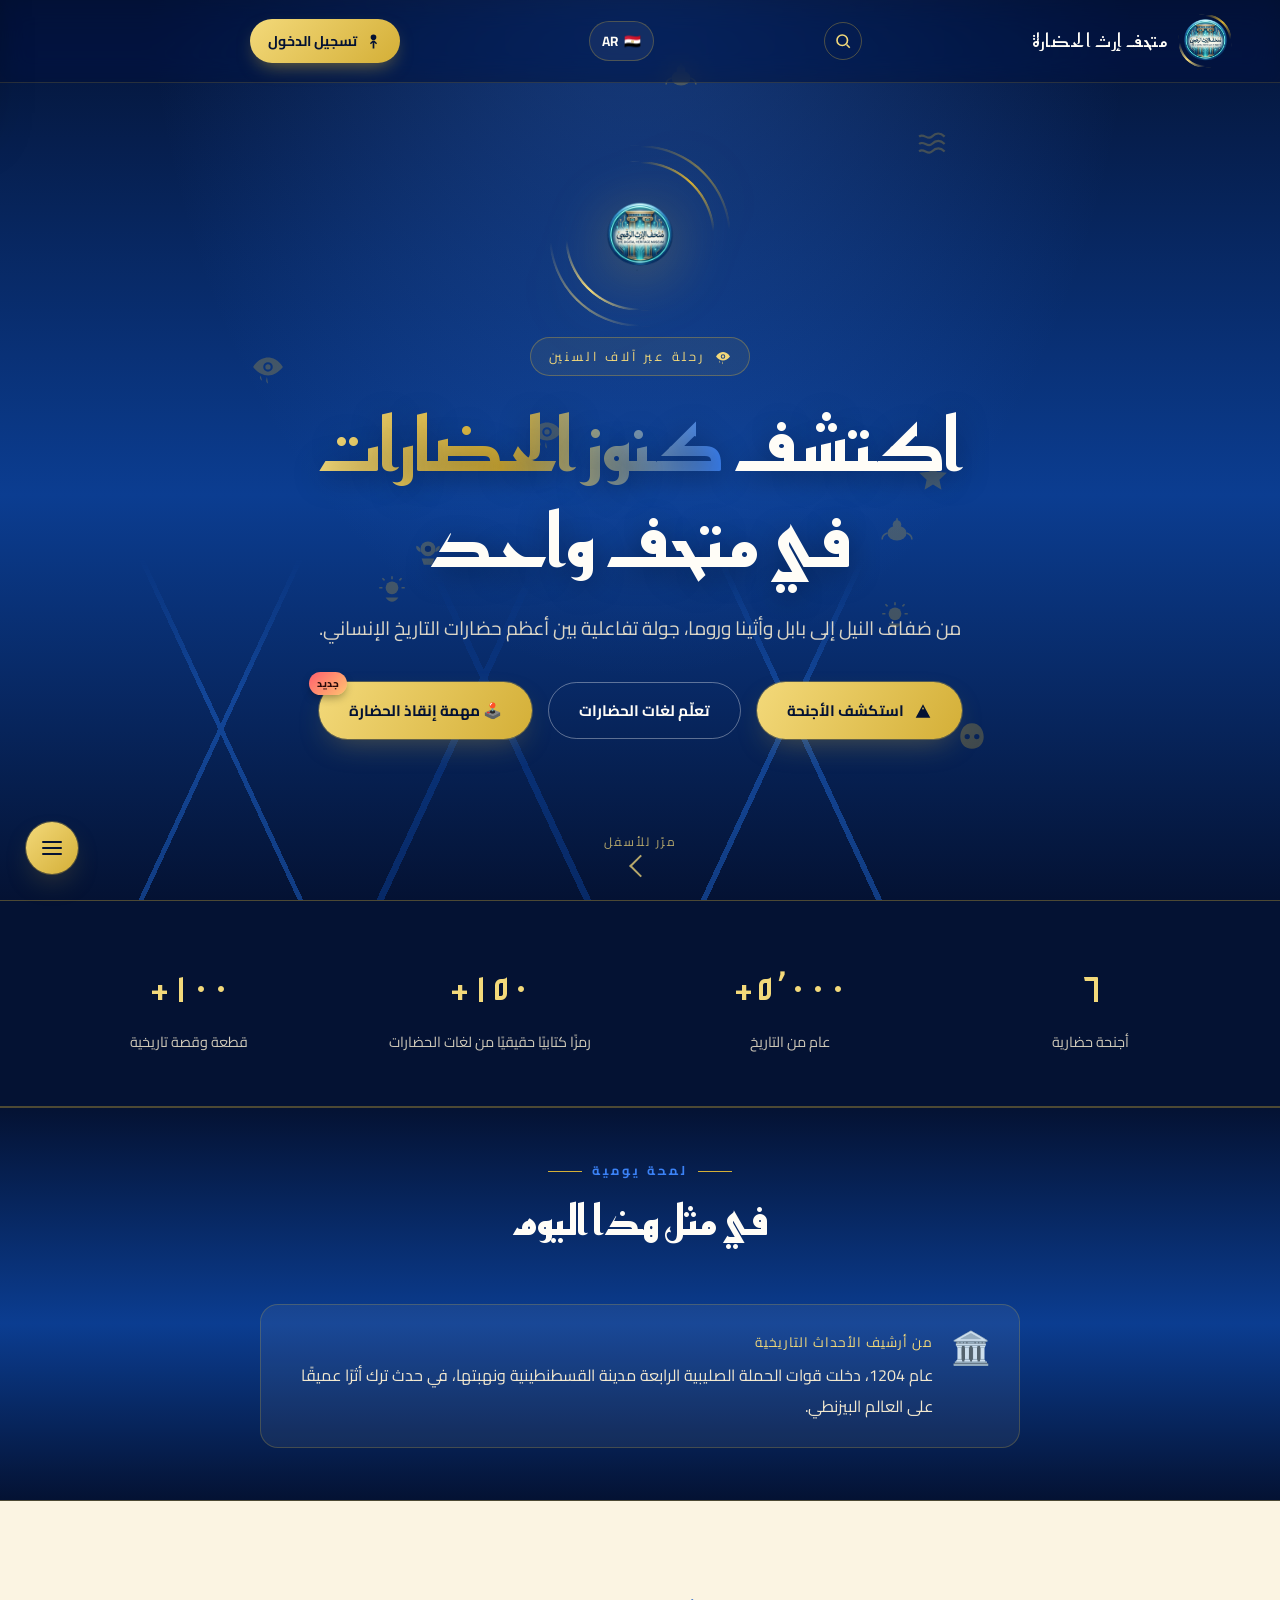
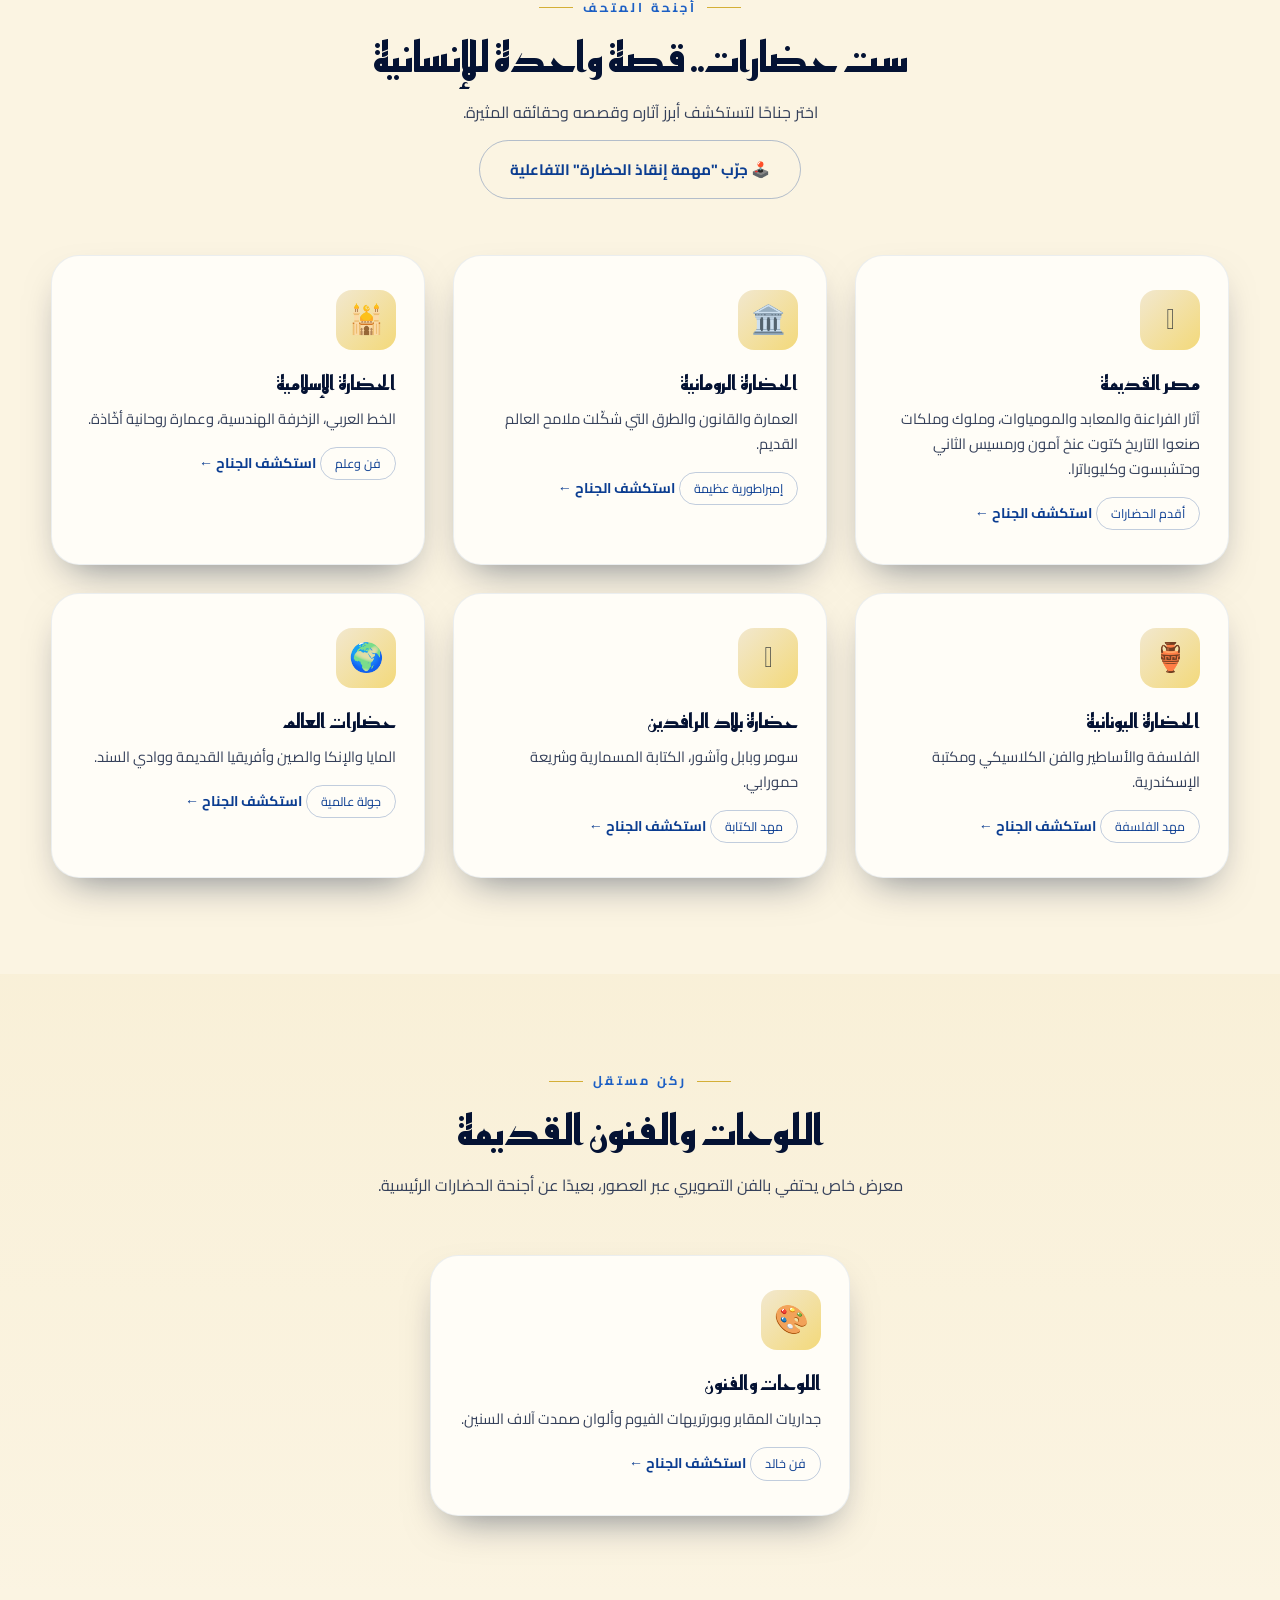
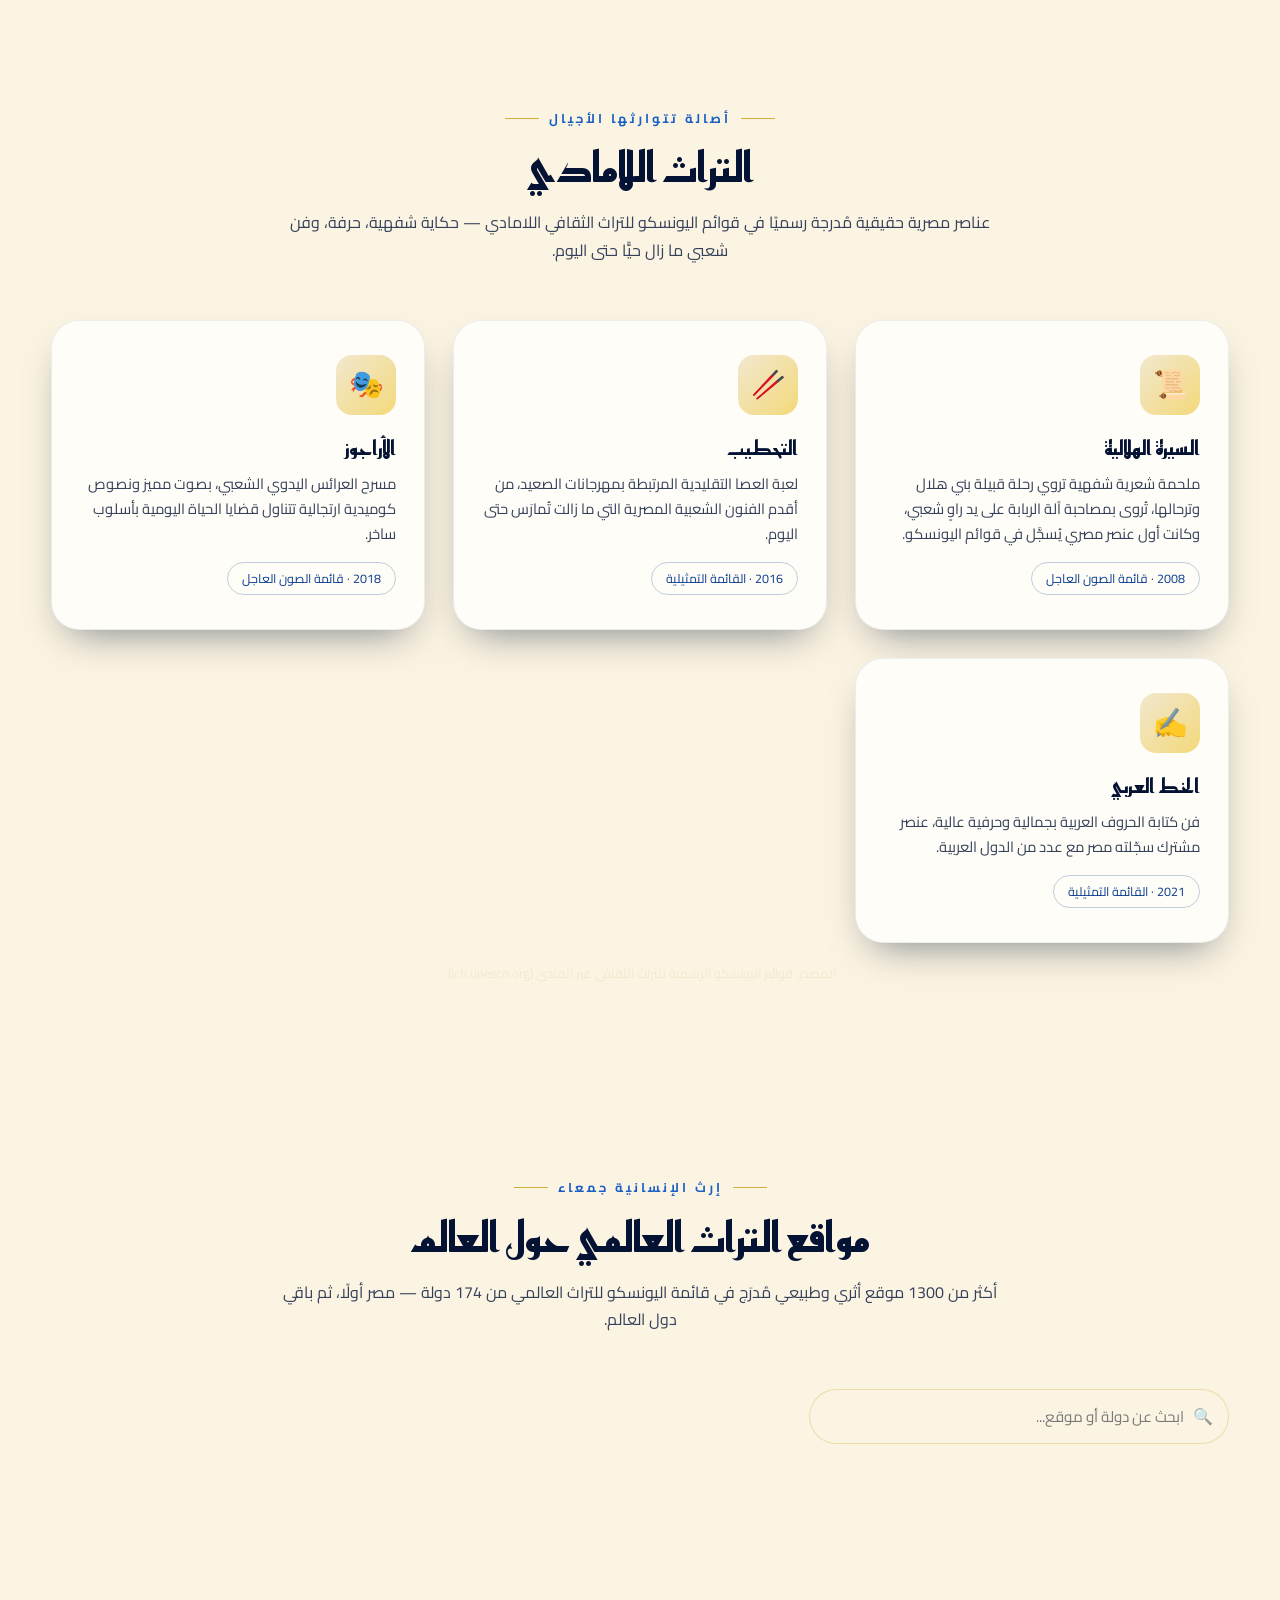
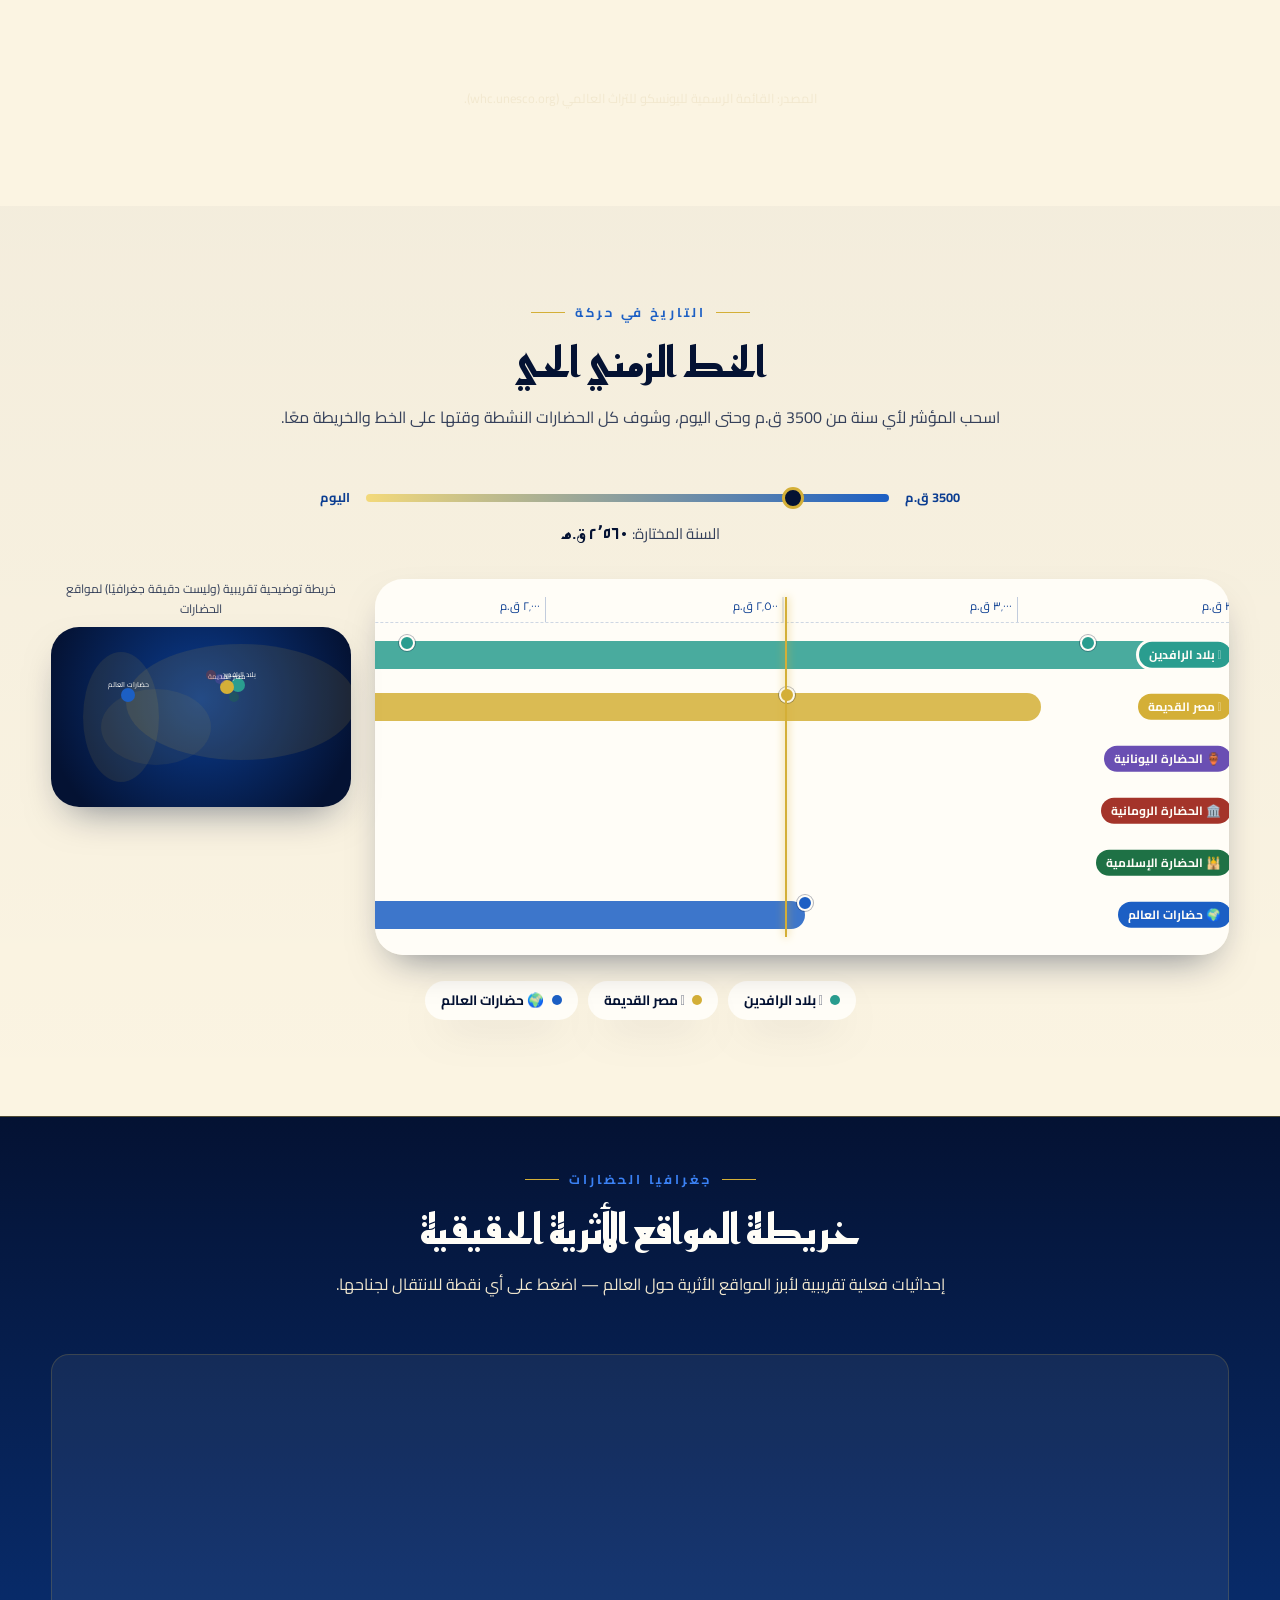
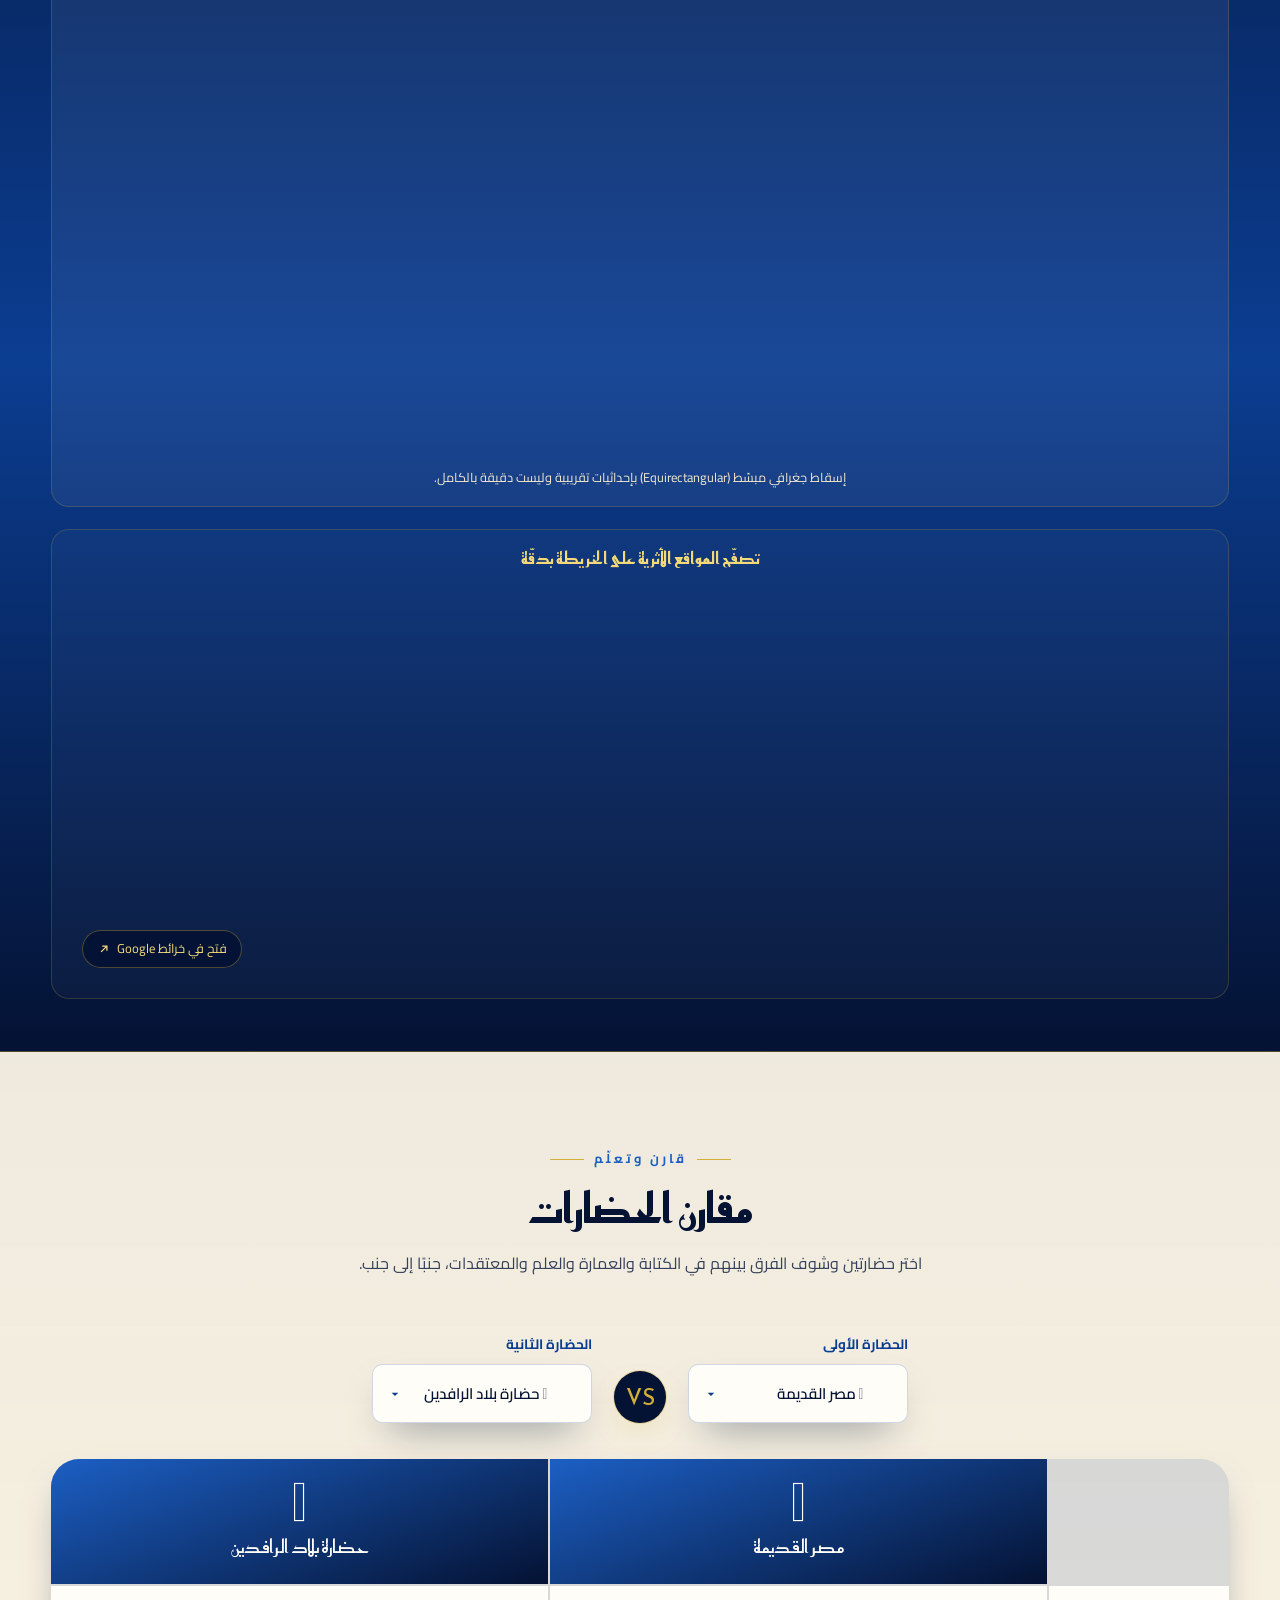
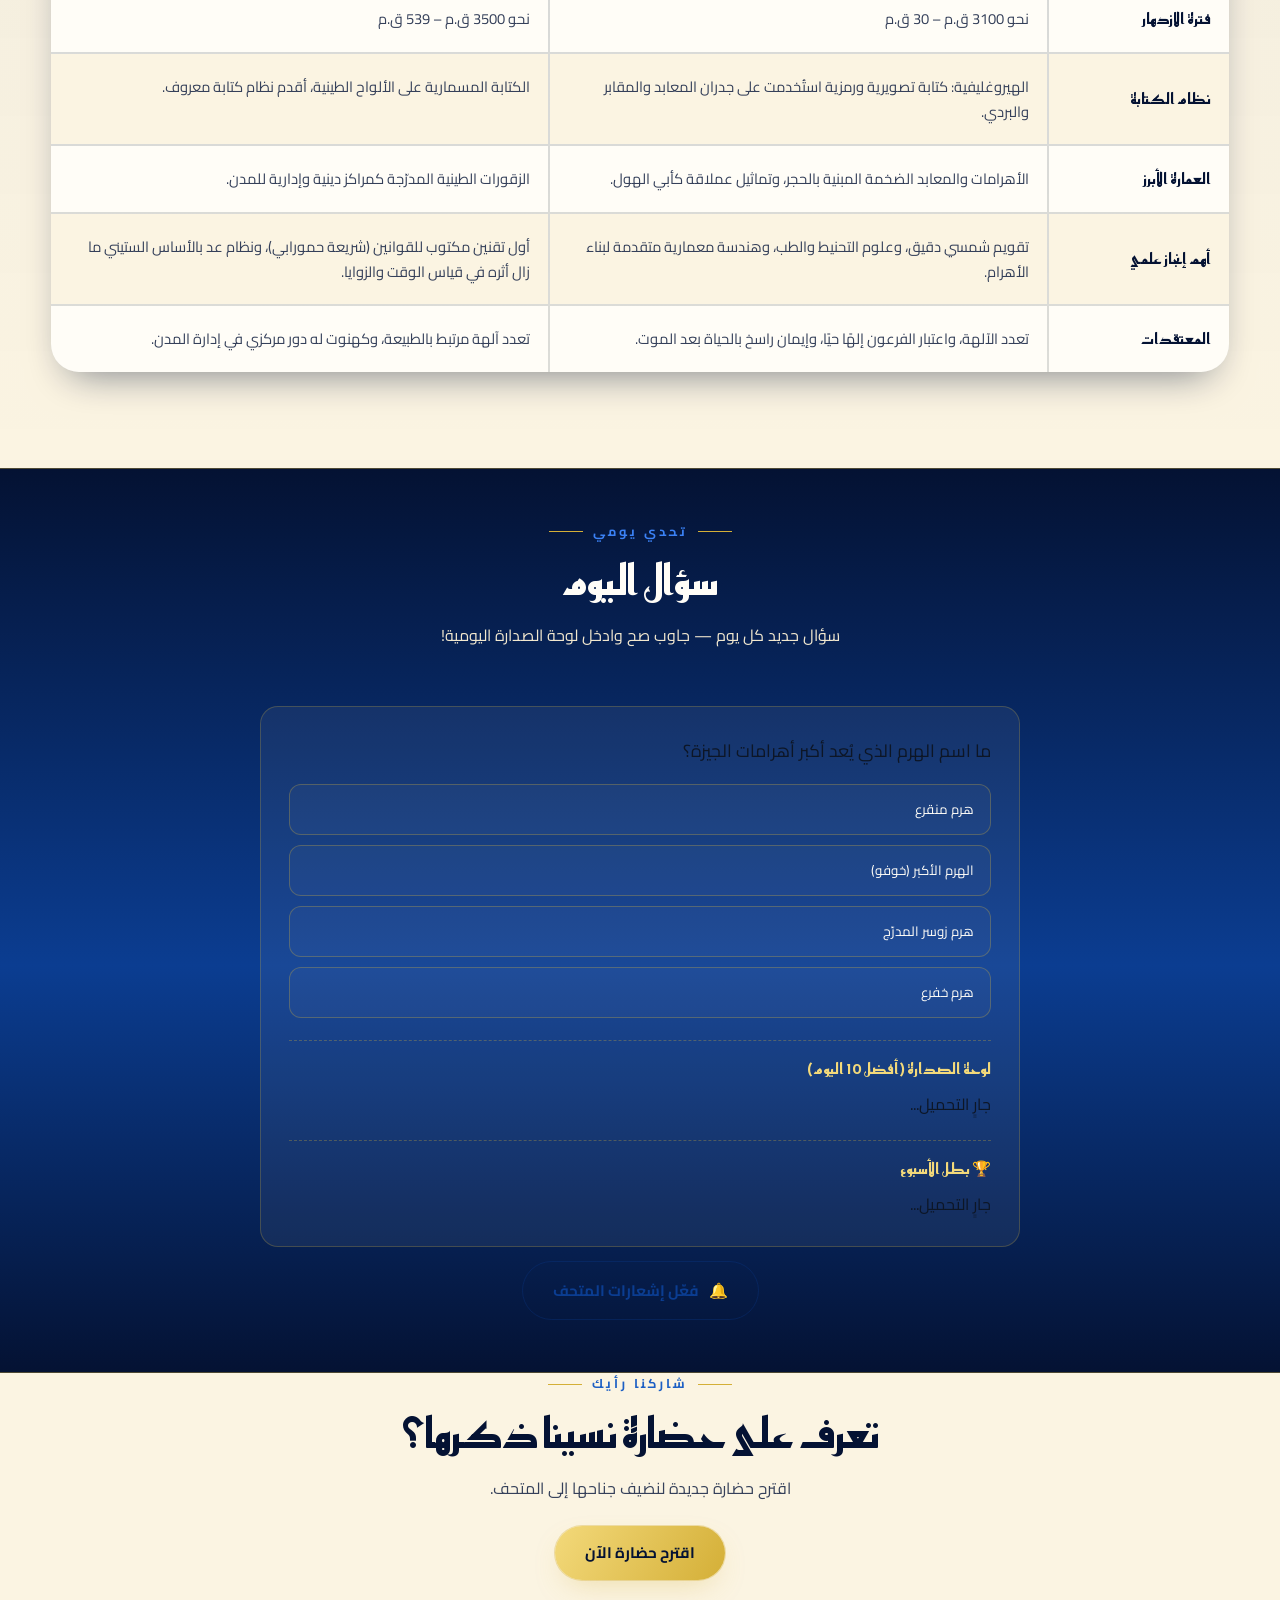
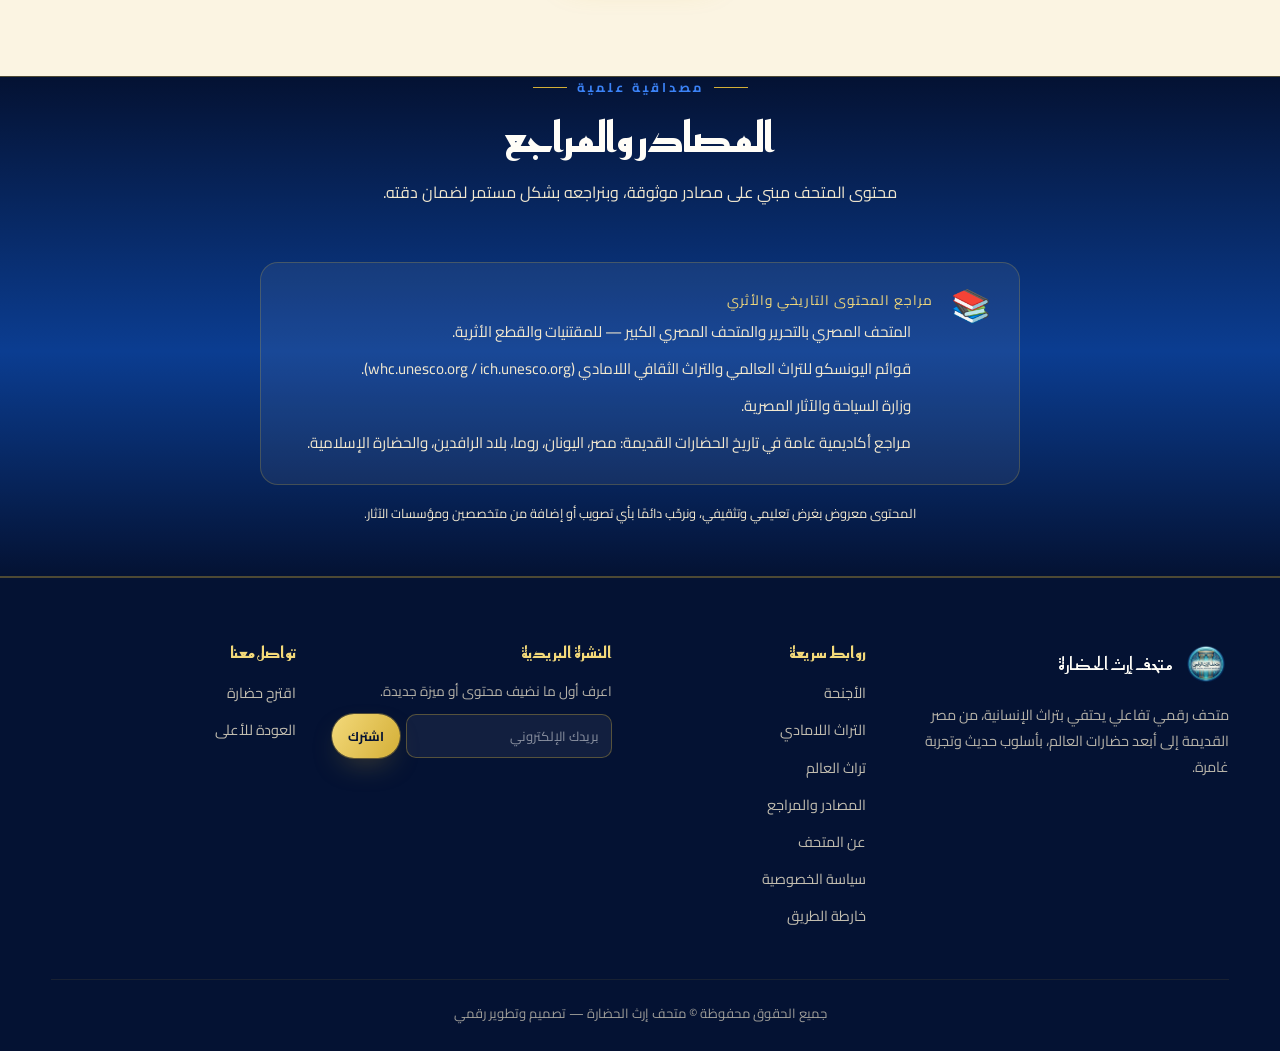
==== commit 5bdf5b87: "Add files via upload" ====
--- a/index.html
+++ b/index.html
@@ -17,6 +17,20 @@
 <meta name="twitter:description" content="رحلة تفاعلية عبر تاريخ الإنسانية.. أجنحة، خط زمني حي، ولعبة تعلّم اللغات القديمة.">
 <meta name="twitter:image" content="logo.png">
 <meta name="theme-color" content="#0b3d91">
+<!-- ملاحظة: og:url وصورة og:image بحاجة لرابط الدومين الفعلي للمتحف بعد النشر عشان تشتغل صح في المعاينات -->
+<script type="application/ld+json">
+{
+  "@context": "https://schema.org",
+  "@type": "Museum",
+  "name": "متحف إرث الحضارة",
+  "alternateName": "The Digital Heritage Museum",
+  "description": "متحف رقمي تفاعلي يجمع كنوز مصر القديمة وحضارات العالم، مع واقع معزز، ألعاب تفاعلية، وخط زمني حي.",
+  "image": "logo.png",
+  "isAccessibleForFree": true,
+  "inLanguage": ["ar", "en", "fr", "es", "de"],
+  "publicAccess": true
+}
+</script>
 <link rel="manifest" href="manifest.json">
 <link rel="icon" href="logo.png" type="image/png">
 <link rel="preconnect" href="https://fonts.googleapis.com">
@@ -566,7 +580,17 @@
         <li><a href="#sources">المصادر والمراجع</a></li>
         <li><a href="#" data-open-modal="about-modal" data-i18n="nav.about">عن المتحف</a></li>
         <li><a href="#" data-open-modal="privacy-modal">سياسة الخصوصية</a></li>
+        <li><a href="#" data-open-modal="roadmap-modal">خارطة الطريق</a></li>
       </ul>
+    </div>
+    <div>
+      <h4>النشرة البريدية</h4>
+      <p class="footer-newsletter-desc">اعرف أول ما نضيف محتوى أو ميزة جديدة.</p>
+      <form id="newsletter-form" class="newsletter-form">
+        <input type="email" id="newsletter-email" placeholder="بريدك الإلكتروني" required>
+        <button type="submit" class="btn btn-gold btn-sm">اشترك</button>
+      </form>
+      <p id="newsletter-status" class="newsletter-status"></p>
     </div>
     <div>
       <h4 data-i18n="footer.contact">تواصل معنا</h4>
@@ -1085,14 +1109,14 @@
 <div class="fab-group" id="fab-group-left">
   <button class="fab theme-toggle-btn" id="theme-toggle-btn" aria-label="تبديل الوضع الفاتح/الغامق" title="الوضع الفاتح/الغامق">☀️</button>
   <button class="fab" id="surprise-btn" aria-label="فاجئني بقطعة عشوائية" title="فاجئني">🎲</button>
-  <button class="fab" id="to-top" aria-label="العودة للأعلى">↑</button>
-</div>
-
-<div class="fab-group fab-group-right" id="fab-group-right">
   <button class="fab" id="a11y-btn" aria-label="إمكانية الوصول" title="إمكانية الوصول">♿</button>
   <button class="fab" id="suggestion-box-btn" data-open-modal="suggestion-modal" aria-label="صندوق الاقتراحات" title="عندك اقتراح؟">💡</button>
   <button class="fab" id="capsule-trigger-btn" data-open-modal="capsule-modal" aria-label="الكبسولة الزمنية" title="الكبسولة الزمنية">📦</button>
   <button class="fab" id="assistant-trigger-btn" data-open-modal="assistant-modal" aria-label="المرشد الذكي" title="اسأل المرشد الذكي">🤖</button>
+  <button class="fab" id="to-top" aria-label="العودة للأعلى">↑</button>
+</div>
+
+<div class="fab-group fab-group-right" id="fab-group-right">
   <button class="fab" id="learning-path-trigger-btn" data-open-modal="learning-path-modal" aria-label="مسار الزيارة المقترح" title="مش عارف تبدأ منين؟">🧭</button>
   <button class="fab" id="teacher-mode-trigger-btn" data-open-modal="teacher-modal" aria-label="وضع المعلم" title="خطط دروس للمعلمين">🎓</button>
   <button class="fab" id="events-trigger-btn" data-open-modal="events-modal" aria-label="جدول الفعاليات" title="فعاليات المتحف">📅</button>
@@ -1310,6 +1334,40 @@
   </div>
 </div>
 
+<!-- =====================================================================
+     خارطة الطريق (Roadmap)
+     ===================================================================== -->
+<div class="modal-overlay" id="roadmap-modal">
+  <div class="modal-box roadmap-modal-box">
+    <button class="modal-close">✕</button>
+    <h3>🗺️ خارطة طريق المتحف</h3>
+    <p>شفافية كاملة: إيه اللي موجود دلوقتي، وإيه اللي في خطتنا القادمة.</p>
+
+    <div class="roadmap-col">
+      <h4 class="roadmap-status roadmap-live">✅ موجود دلوقتي</h4>
+      <ul>
+        <li>٨٠٠ قطعة أثرية عبر ٨ أقسام وحضارات</li>
+        <li>واقع معزز، ألعاب تفاعلية، وخط زمني حي</li>
+        <li>تقييمات، تعليقات، شارات إنجاز، ولوحة صدارة</li>
+        <li>واجهة بـ٥ لغات، وإتاحة كاملة (تباين، قراءة صوتية)</li>
+        <li>مرشد ذكي، مسار زيارة مقترح، ووضع المعلم</li>
+      </ul>
+    </div>
+
+    <div class="roadmap-col">
+      <h4 class="roadmap-status roadmap-planned">🔜 مخطط له</h4>
+      <ul>
+        <li>ترجمة محتوى القطع الأثرية نفسه (مش بس الواجهة) بمراجعة بشرية</li>
+        <li>فيديوهات بلغة الإشارة لأهم القطع</li>
+        <li>لوحة إحصائيات عامة آمنة للزوار</li>
+        <li>شراكات مؤسسية رسمية (يونسكو وجهات تراث أخرى)</li>
+      </ul>
+    </div>
+
+    <p class="roadmap-note">عندك اقتراح لبند جديد؟ شاركنا من صندوق الاقتراحات 💡</p>
+  </div>
+</div>
+
 <script src="script.js"></script>
 <script src="i18n.js"></script>
 
@@ -1326,6 +1384,8 @@
 <script src="assistant.js"></script>
 <script src="learning-path.js"></script>
 <script src="teacher-mode.js"></script>
+<script src="newsletter.js"></script>
+<script src="wiki-readmore.js"></script>
 <script src="open-data.js"></script>
 <script src="wing-catalog.js"></script>
 <script src="completion-certificate.js"></script>
--- a/style.css
+++ b/style.css
@@ -1,1425 +1 @@
-/* =====================================================================
-   متحف إرث الحضارة - style.css
-   الفهرس:
-   1) المتغيرات العامة (Design Tokens)
-   2) إعادة الضبط (Reset)
-   3) شاشة التحميل
-   4) شريط التنقل
-   5) قسم البطل (Hero)
-   6) شريط الإحصائيات
-   7) عنوان الأقسام العام
-   8) شبكة الأجنحة (Wings)
-   9) قسم تعلم الهيروغليفية
-   10) النوافذ المنبثقة (Modals)
-   11) التذييل (Footer)
-   12) أزرار عائمة
-   13) تأثيرات الظهور عند التمرير (Reveal)
-   14) استجابة الشاشات (Responsive)
-   15) تفضيلات تقليل الحركة
-   ===================================================================== */
-
-/* ---------- 1) المتغيرات العامة ---------- */
-:root{
-  --blue-deep:   #041233;
-  --blue-royal:  #0b3d91;
-  --blue-lapis:  #1c5fc4;
-  --blue-glow:   #3b82f6;
-  --gold:        #d4af37;
-  --gold-light:  #f3d97a;
-  --gold-soft:   rgba(212,175,55,.35);
-  --sand:        #f2e8cf;
-  --papyrus:     #fbf4e2;
-  --ink:         #0d1626;
-  --ink-soft:    #35405a;
-  --white:       #fffdf7;
-
-  --font-display:'Reem Kufi', 'Amiri', serif;
-  --font-body:   'Cairo', sans-serif;
-
-  --radius-sm: 10px;
-  --radius-md: 18px;
-  --radius-lg: 28px;
-
-  --shadow-card: 0 18px 40px -18px rgba(4,18,51,.55);
-  --shadow-gold: 0 0 0 1px var(--gold-soft), 0 12px 30px -10px rgba(212,175,55,.35);
-
-  --ease: cubic-bezier(.22,.9,.32,1);
-}
-
-/* ---------- 2) إعادة الضبط ---------- */
-*,*::before,*::after{ box-sizing:border-box; margin:0; padding:0; }
-html{ scroll-behavior:smooth; }
-body{
-  font-family:var(--font-body);
-  background:var(--papyrus);
-  color:var(--ink);
-  direction:rtl;
-  overflow-x:hidden;
-  line-height:1.7;
-}
-img{ max-width:100%; display:block; }
-a{ color:inherit; text-decoration:none; }
-ul{ list-style:none; }
-button{ font-family:inherit; cursor:pointer; border:none; background:none; }
-h1,h2,h3,h4{ font-family:var(--font-display); line-height:1.3; }
-::selection{ background:var(--gold); color:var(--blue-deep); }
-
-/* شريط تمرير مذهّب */
-::-webkit-scrollbar{ width:10px; }
-::-webkit-scrollbar-track{ background:var(--blue-deep); }
-::-webkit-scrollbar-thumb{ background:linear-gradient(var(--gold),var(--blue-lapis)); border-radius:10px; }
-
-.container{ width:min(1180px, 92%); margin-inline:auto; }
-.icon-sprite{ display:none; }
-
-/* ---------- 3) شاشة التحميل ---------- */
-#loader{
-  position:fixed; inset:0; z-index:9999;
-  background:radial-gradient(circle at 50% 40%, var(--blue-royal), var(--blue-deep) 70%);
-  display:flex; flex-direction:column; align-items:center; justify-content:center;
-  gap:18px;
-  transition:opacity .7s var(--ease), visibility .7s var(--ease);
-}
-#loader.hidden{ opacity:0; visibility:hidden; pointer-events:none; }
-.loader-ankh{
-  width:64px; height:64px; color:var(--gold);
-  animation:spin-glow 1.8s linear infinite;
-}
-@keyframes spin-glow{
-  0%{ transform:rotate(0deg) scale(1); filter:drop-shadow(0 0 6px var(--gold)); }
-  50%{ transform:rotate(180deg) scale(1.15); filter:drop-shadow(0 0 16px var(--gold)); }
-  100%{ transform:rotate(360deg) scale(1); filter:drop-shadow(0 0 6px var(--gold)); }
-}
-.loader-text{
-  color:var(--gold-light); letter-spacing:8px; font-family:var(--font-display);
-  font-size:.95rem;
-  opacity:0;
-  animation:loader-text-reveal .9s ease-out .95s forwards;
-}
-@keyframes loader-text-reveal{
-  from{ opacity:0; transform:translateY(10px); letter-spacing:9px; }
-  to{ opacity:1; transform:translateY(0); letter-spacing:4px; }
-}
-.loader-bar{
-  width:180px; height:3px; background:rgba(255,255,255,.15); border-radius:4px; overflow:hidden;
-  opacity:0;
-  animation:loader-bar-reveal .5s ease-out 1.7s forwards;
-}
-.loader-bar::after{
-  content:''; display:block; height:100%; width:40%; background:var(--gold);
-  animation:loader-slide 1.1s ease-in-out infinite;
-}
-@keyframes loader-slide{
-  0%{ transform:translateX(-100%); }
-  100%{ transform:translateX(350%); }
-}
-@keyframes loader-bar-reveal{ to{ opacity:1; } }
-
-/* ---------- 4) شريط التنقل ---------- */
-#site-nav{
-  position:fixed; inset-inline:0; top:0; z-index:500;
-  display:flex; align-items:center; justify-content:space-between;
-  padding:14px clamp(16px,4vw,48px);
-  background:rgba(4,18,51,.55);
-  backdrop-filter:blur(14px) saturate(140%);
-  -webkit-backdrop-filter:blur(14px) saturate(140%);
-  border-bottom:1px solid rgba(212,175,55,.18);
-  transition:background .4s var(--ease), padding .4s var(--ease), box-shadow .4s var(--ease);
-}
-#site-nav.scrolled{
-  background:rgba(4,18,51,.88);
-  box-shadow:0 10px 30px -14px rgba(0,0,0,.6);
-  padding-block:10px;
-}
-.nav-brand{ display:flex; align-items:center; gap:10px; }
-.nav-brand svg{ width:30px; height:30px; color:var(--gold); }
-.nav-brand span{
-  font-family:var(--font-display); color:var(--white); font-size:1.15rem; letter-spacing:1px;
-}
-.brand-logo{
-  width:54px; height:54px; border-radius:50%; object-fit:cover; flex:none;
-  animation:brand-glow 3.2s ease-in-out infinite;
-}
-@keyframes brand-glow{
-  0%,100%{ filter:drop-shadow(0 0 3px rgba(212,175,55,.35)); transform:scale(1); }
-  50%{ filter:drop-shadow(0 0 11px rgba(212,175,55,.8)); transform:scale(1.04); }
-}
-.loader-logo{
-  width:150px; height:150px; border-radius:50%; object-fit:cover;
-  opacity:0;
-  animation:loader-logo-reveal 1.4s cubic-bezier(.19,1,.22,1) forwards,
-            loader-logo-breathe 3.2s ease-in-out 1.4s infinite;
-}
-@keyframes loader-logo-reveal{
-  0%{ opacity:0; transform:scale(.8); filter:drop-shadow(0 0 0 rgba(212,175,55,0)); }
-  65%{ opacity:1; transform:scale(1.05); }
-  100%{ opacity:1; transform:scale(1); filter:drop-shadow(0 0 16px rgba(212,175,55,.55)); }
-}
-@keyframes loader-logo-breathe{
-  0%,100%{ filter:drop-shadow(0 0 10px rgba(212,175,55,.4)); }
-  50%{ filter:drop-shadow(0 0 22px rgba(212,175,55,.8)); }
-}
-.footer-brand .brand-logo{ width:46px; height:46px; }
-.nav-links{
-  position:fixed; inset-block:0 0; inset-inline-end:0; width:min(78vw,320px);
-  background:var(--blue-deep); flex-direction:column; align-items:flex-start;
-  padding:100px 30px 30px; gap:22px; translate:-100% 0; transition:translate .45s var(--ease);
-  box-shadow:-20px 0 50px rgba(0,0,0,.35); display:flex; z-index:499;
-}
-.nav-links.open{ translate:0 0; }
-/* الموقع بيدعم تبديل اللغة (RTL/LTR)؛ في وضع LTR القائمة بتتقفل ناحية اليمين مش الشمال */
-html[dir="ltr"] .nav-links{ translate:100% 0; }
-html[dir="ltr"] .nav-links.open{ translate:0 0; }
-.nav-links a{
-  color:var(--sand); font-size:.95rem; position:relative; padding:6px 2px;
-  transition:color .3s;
-}
-.nav-links a::after{
-  content:''; position:absolute; right:0; bottom:0; width:0; height:2px;
-  background:linear-gradient(90deg,var(--gold),var(--blue-glow));
-  transition:width .35s var(--ease);
-}
-.nav-links a:hover{ color:var(--gold-light); }
-.nav-links a:hover::after{ width:100%; }
-.nav-toggle{
-  display:flex; flex-direction:column; gap:5px; width:32px; z-index:501;
-}
-.nav-toggle span{ height:2px; background:var(--gold); border-radius:2px; transition:.35s var(--ease); }
-.nav-toggle.open span:nth-child(1){ transform:translateY(7px) rotate(45deg); }
-.nav-toggle.open span:nth-child(2){ opacity:0; }
-.nav-toggle.open span:nth-child(3){ transform:translateY(-7px) rotate(-45deg); }
-.nav-links-overlay{
-  position:fixed; inset:0; background:rgba(4,10,26,.55); z-index:498;
-  opacity:0; visibility:hidden; transition:opacity .35s var(--ease), visibility .35s var(--ease);
-}
-.nav-links-overlay.open{ opacity:1; visibility:visible; }
-
-/* ---------- 5) قسم البطل ---------- */
-.pharaoh-hero{
-  position:relative; min-height:100svh; overflow:hidden;
-  display:flex; align-items:center; justify-content:center; text-align:center;
-  background:
-    radial-gradient(ellipse at 50% -10%, rgba(59,130,246,.35), transparent 55%),
-    linear-gradient(180deg, var(--blue-deep) 0%, var(--blue-royal) 55%, var(--blue-deep) 100%);
-  isolation:isolate;
-}
-.logo-orbit.hero-logo{
-  margin:0 auto 26px; width:150px; height:150px;
-  filter:drop-shadow(0 10px 30px rgba(212,175,55,.35));
-}
-.hero-logo-img{ position:relative; z-index:2; width:100%; height:100%; object-fit:contain; }
-@media (max-width:640px){
-  .logo-orbit.hero-logo{ width:110px; height:110px; margin-bottom:18px; }
-}
-.hero-pyramids{
-  position:absolute; inset-inline:0; bottom:0; height:38%;
-  background:
-    linear-gradient(65deg, transparent 49.4%, var(--blue-lapis) 49.4% 50.6%, transparent 50.6%) 8% 100%/22% 100% no-repeat,
-    linear-gradient(115deg, transparent 49.4%, var(--blue-lapis) 49.4% 50.6%, transparent 50.6%) 8% 100%/22% 100% no-repeat,
-    linear-gradient(65deg, transparent 49.4%, var(--blue-royal) 49.4% 50.6%, transparent 50.6%) 32% 100%/32% 130% no-repeat,
-    linear-gradient(115deg, transparent 49.4%, var(--blue-royal) 49.4% 50.6%, transparent 50.6%) 32% 100%/32% 130% no-repeat,
-    linear-gradient(65deg, transparent 49.4%, var(--blue-lapis) 49.4% 50.6%, transparent 50.6%) 66% 100%/26% 110% no-repeat,
-    linear-gradient(115deg, transparent 49.4%, var(--blue-lapis) 49.4% 50.6%, transparent 50.6%) 66% 100%/26% 110% no-repeat;
-  opacity:.55; mask-image:linear-gradient(0deg,#000 60%, transparent 100%);
-}
-.hero-glyph{
-  position:absolute; color:var(--gold); opacity:.28; width:34px; height:34px;
-  animation:float-glyph 9s ease-in-out infinite;
-}
-@keyframes float-glyph{
-  0%,100%{ transform:translateY(0) rotate(0deg); opacity:.18; }
-  50%{ transform:translateY(-26px) rotate(8deg); opacity:.42; }
-}
-.hero-content{ position:relative; z-index:2; padding:0 20px; max-width:820px; }
-.hero-eyebrow{
-  display:inline-flex; align-items:center; gap:10px;
-  color:var(--gold-light); letter-spacing:3px; font-size:.8rem;
-  border:1px solid var(--gold-soft); padding:8px 18px; border-radius:999px;
-  margin-bottom:22px; background:rgba(212,175,55,.08);
-}
-.hero-eyebrow svg{ width:16px; height:16px; }
-.hero-title{
-  color:var(--white); font-size:clamp(2.4rem,6vw,4.6rem);
-  text-shadow:0 6px 30px rgba(0,0,0,.35);
-}
-.hero-title .accent{
-  background:linear-gradient(90deg,var(--gold-light),var(--gold) 45%, var(--blue-glow));
-  -webkit-background-clip:text; background-clip:text; color:transparent;
-}
-.hero-sub{
-  color:var(--sand); margin-top:22px; font-size:clamp(1rem,2vw,1.2rem); opacity:.9;
-}
-.hero-actions{ display:flex; gap:16px; justify-content:center; flex-wrap:wrap; margin-top:38px; }
-.btn{
-  padding:14px 30px; border-radius:999px; font-weight:700; font-size:.95rem;
-  display:inline-flex; align-items:center; gap:10px; transition:transform .3s var(--ease), box-shadow .3s var(--ease);
-}
-.btn-gold{
-  background:linear-gradient(120deg,var(--gold-light),var(--gold));
-  color:var(--blue-deep); box-shadow:var(--shadow-gold);
-}
-.btn-gold:hover{ transform:translateY(-3px); box-shadow:0 16px 34px -10px rgba(212,175,55,.55); }
-.btn-outline{
-  color:var(--white); border:1px solid rgba(255,255,255,.35);
-}
-.btn-outline:hover{ background:rgba(255,255,255,.08); transform:translateY(-3px); }
-.btn-line{
-  background:transparent; color:var(--blue-royal); border:1.5px solid rgba(11,61,145,.3);
-}
-.btn-line:hover{ background:rgba(11,61,145,.08); transform:translateY(-3px); }
-.scroll-cue{
-  position:absolute; bottom:26px; left:50%; translate:-50% 0; z-index:2;
-  color:var(--gold-light); display:flex; flex-direction:column; align-items:center; gap:6px;
-  font-size:.75rem; letter-spacing:2px; opacity:.75;
-}
-.scroll-cue .chevron{
-  width:16px; height:16px; border-inline-end:2px solid var(--gold-light); border-block-end:2px solid var(--gold-light);
-  transform:rotate(45deg); animation:cue-bounce 1.6s ease-in-out infinite;
-}
-@keyframes cue-bounce{ 0%,100%{ opacity:.3; transform:translateY(-4px) rotate(45deg);} 50%{ opacity:1; transform:translateY(4px) rotate(45deg);} }
-
-/* ---------- 6) شريط الإحصائيات ---------- */
-.stats-strip{
-  background:var(--blue-deep); padding:52px 0;
-  border-top:1px solid var(--gold-soft); border-bottom:1px solid var(--gold-soft);
-}
-.stats-grid{
-  display:grid; grid-template-columns:repeat(4,1fr); gap:24px; text-align:center;
-}
-.stat-num{
-  font-family:var(--font-display); color:var(--gold-light); font-size:clamp(1.8rem,4vw,2.6rem);
-}
-.stat-label{ color:var(--sand); font-size:.9rem; margin-top:6px; opacity:.85; }
-
-/* ---------- 7) عنوان الأقسام العام ---------- */
-.section{ padding:96px 0; position:relative; }
-.section-title{ text-align:center; max-width:720px; margin-inline:auto; margin-bottom:56px; }
-.section-title .eyebrow{
-  color:var(--blue-lapis); letter-spacing:3px; font-size:.8rem; font-weight:700;
-  display:flex; align-items:center; justify-content:center; gap:10px; margin-bottom:12px;
-}
-.section-title .eyebrow::before,.section-title .eyebrow::after{
-  content:''; width:34px; height:1px; background:var(--gold);
-}
-.section-title h2{ font-size:clamp(1.8rem,4vw,2.6rem); color:var(--blue-deep); }
-.section-title p{ color:var(--ink-soft); margin-top:14px; }
-
-/* ---------- 8) شبكة الأجنحة ---------- */
-.wings-grid{
-  display:grid; grid-template-columns:repeat(auto-fit,minmax(280px,1fr)); gap:28px;
-}
-.wing-card{
-  position:relative; background:var(--white); border-radius:var(--radius-lg);
-  padding:34px 28px; box-shadow:var(--shadow-card); overflow:hidden;
-  border:1px solid rgba(11,61,145,.08);
-  transition:transform .45s var(--ease), box-shadow .45s var(--ease);
-}
-.wing-card::before{
-  content:''; position:absolute; inset:0; opacity:0; z-index:0;
-  background:linear-gradient(160deg, var(--blue-lapis), var(--blue-deep));
-  transition:opacity .45s var(--ease);
-}
-.wing-card:hover{ transform:translateY(-10px); box-shadow:0 26px 50px -18px rgba(11,61,145,.4); }
-.wing-card:hover::before{ opacity:1; }
-.wing-card > *{ position:relative; z-index:1; }
-.wing-icon{
-  width:60px; height:60px; border-radius:16px;
-  background:linear-gradient(135deg,var(--sand),var(--gold-light));
-  display:flex; align-items:center; justify-content:center; font-size:28px;
-  margin-bottom:20px; transition:transform .45s var(--ease), background .45s var(--ease);
-  animation:icon-idle-float 3.4s ease-in-out infinite;
-}
-@keyframes icon-idle-float{
-  0%,100%{ transform:translateY(0); }
-  50%{ transform:translateY(-7px); }
-}
-.wing-card:hover .wing-icon{ animation-play-state:paused; transform:rotate(-8deg) scale(1.08); }
-.wing-card h3{ color:var(--blue-deep); font-size:1.25rem; margin-bottom:10px; transition:color .4s; }
-.wing-card p{ color:var(--ink-soft); font-size:.92rem; transition:color .4s; }
-.wing-card:hover h3, .wing-card:hover p{ color:var(--white); }
-.wing-tag{
-  display:inline-block; margin-top:16px; font-size:.78rem; color:var(--blue-royal);
-  border:1px solid rgba(11,61,145,.25); padding:5px 14px; border-radius:999px; transition:.4s;
-}
-.wing-card:hover .wing-tag{ color:var(--gold-light); border-color:var(--gold-soft); }
-.wing-more{
-  margin-top:20px; display:inline-flex; align-items:center; gap:8px;
-  color:var(--blue-royal); font-weight:700; font-size:.88rem; transition:.35s;
-}
-.wing-card:hover .wing-more{ color:var(--gold-light); gap:12px; }
-
-/* ---------- 8أ) مقارن الحضارات ---------- */
-.compare-section{ background:linear-gradient(180deg, rgba(11,61,145,.05), transparent); }
-.compare-picker{
-  display:flex; align-items:flex-end; justify-content:center; gap:22px;
-  flex-wrap:wrap; margin-bottom:36px;
-}
-.compare-select-wrap{ display:flex; flex-direction:column; gap:8px; min-width:220px; }
-.compare-select-wrap label{ font-size:.85rem; color:var(--blue-royal); font-weight:700; }
-.compare-select{
-  appearance:none; -webkit-appearance:none;
-  background:var(--white) url("data:image/svg+xml,%3Csvg xmlns='http://www.w3.org/2000/svg' viewBox='0 0 24 24'%3E%3Cpath fill='%230b3d91' d='M7 10l5 5 5-5z'/%3E%3C/svg%3E") no-repeat left 14px center/16px;
-  border:1px solid rgba(11,61,145,.2); border-radius:var(--radius-sm);
-  padding:14px 44px 14px 18px; font-family:inherit; font-size:.95rem; font-weight:600;
-  color:var(--blue-deep); box-shadow:var(--shadow-card); cursor:pointer;
-}
-.compare-vs{
-  font-family:var(--font-display); font-size:1.4rem; color:var(--gold);
-  background:var(--blue-deep); width:52px; height:52px; border-radius:50%;
-  display:flex; align-items:center; justify-content:center; box-shadow:var(--shadow-gold);
-  flex-shrink:0;
-}
-.compare-table{
-  display:grid; grid-template-columns:180px repeat(2,1fr); gap:2px;
-  background:rgba(11,61,145,.12); border-radius:var(--radius-lg); overflow:hidden;
-  box-shadow:var(--shadow-card);
-}
-.compare-row{ display:contents; }
-.compare-cell{ background:var(--white); padding:20px 18px; font-size:.92rem; color:var(--ink-soft); }
-.compare-row:nth-child(odd) .compare-cell{ background:var(--papyrus); }
-.compare-cell.compare-label{
-  font-family:var(--font-display); color:var(--blue-deep); font-weight:700;
-  display:flex; align-items:center; font-size:.95rem;
-}
-.compare-head{
-  background:linear-gradient(160deg, var(--blue-lapis), var(--blue-deep)) !important;
-  color:var(--white) !important; text-align:center; padding:22px 16px;
-  font-family:var(--font-display); font-size:1.15rem;
-}
-.compare-head .compare-emoji{ font-size:1.6rem; display:block; margin-bottom:6px; }
-.compare-head-empty{ background:transparent !important; }
-@media (max-width:640px){
-  .compare-table{ grid-template-columns:120px repeat(2,1fr); }
-  .compare-cell{ padding:14px 10px; font-size:.82rem; }
-  .compare-head{ font-size:.95rem; padding:16px 8px; }
-}
-
-/* ---------- 8ب) جناح مستقل: اللوحات والفنون ---------- */
-.paintings-section{
-  background:linear-gradient(180deg, rgba(212,175,55,.06), transparent);
-}
-.wings-grid.single-wing{
-  grid-template-columns:minmax(260px,420px); justify-content:center;
-}
-
-/* ---------- 8ج) جناح مستقل: ملوك وملكات مصر القديمة ---------- */
-.leaders-section{
-  background:linear-gradient(180deg, rgba(11,61,145,.05), transparent);
-}
-
-/* ---------- 9) نافذة تعلم لغة الحضارة ---------- */
-.lang-modal-box{ max-width:640px; }
-.lang-modal-box .name-writer{
-  background:rgba(11,61,145,.04); border:1px solid rgba(11,61,145,.15);
-  margin-bottom:28px;
-}
-.lang-modal-box .name-writer label{ color:var(--blue-royal); }
-.lang-modal-box .name-writer input{
-  background:var(--white); color:var(--ink); border:1px solid rgba(11,61,145,.2);
-}
-.lang-modal-box .cartouche{ border-color:var(--gold); background:rgba(4,18,51,.04); }
-.lang-modal-box .cartouche.empty{ color:rgba(4,18,51,.4); }
-.lang-modal-box .hiero-letter{
-  background:rgba(11,61,145,.04); border:1px solid rgba(11,61,145,.15);
-}
-.lang-modal-box .hiero-letter:hover{ background:rgba(212,175,55,.15); border-color:var(--gold); }
-.lang-modal-box .hiero-letter .ar{ color:var(--ink); }
-.real-glyph{
-  display:block; font-size:1.9rem; line-height:1; margin-bottom:8px;
-  color:var(--ink);
-}
-.real-glyph-slot{ font-size:1.6rem; line-height:1; color:var(--ink); }
-
-.name-writer{
-  max-width:640px; margin:0 auto 56px; background:rgba(255,255,255,.05);
-  border:1px solid rgba(212,175,55,.25); border-radius:var(--radius-lg);
-  padding:32px; text-align:center; backdrop-filter:blur(6px);
-}
-.name-writer label{ display:block; margin-bottom:14px; color:var(--gold-light); font-weight:700; }
-.name-writer input{
-  width:100%; padding:14px 18px; border-radius:999px; border:1px solid rgba(212,175,55,.4);
-  background:rgba(4,18,51,.5); color:var(--white); font-family:var(--font-body); font-size:1rem;
-  text-align:center; outline:none; transition:box-shadow .3s;
-}
-.name-writer input:focus{ box-shadow:0 0 0 4px rgba(212,175,55,.2); }
-.cartouche{
-  margin-top:26px; min-height:88px; display:flex; align-items:center; justify-content:center;
-  gap:6px; flex-wrap:wrap; padding:18px 26px; border:3px solid var(--gold);
-  border-radius:999px; background:rgba(4,18,51,.35);
-}
-.cartouche .glyph-slot{
-  width:38px; height:38px; display:flex; align-items:center; justify-content:center;
-  animation:pop-in .4s var(--ease) both;
-}
-.cartouche .glyph-slot svg{ width:100%; height:100%; color:var(--gold-light); }
-@keyframes pop-in{ from{ opacity:0; transform:scale(.4);} to{ opacity:1; transform:scale(1);} }
-.cartouche.empty{ color:rgba(255,255,255,.45); font-size:.9rem; border-style:dashed; }
-
-.hiero-alphabet{
-  display:grid; grid-template-columns:repeat(auto-fill,minmax(84px,1fr)); gap:14px;
-}
-.hiero-letter{
-  background:rgba(255,255,255,.05); border:1px solid rgba(212,175,55,.2);
-  border-radius:var(--radius-sm); padding:14px 8px; text-align:center;
-  transition:transform .3s var(--ease), background .3s, border-color .3s;
-}
-.hiero-letter:hover{ transform:translateY(-6px); background:rgba(212,175,55,.12); border-color:var(--gold); }
-.hiero-letter svg{ width:30px; height:30px; color:var(--gold-light); margin-inline:auto 8px; margin-bottom:8px; }
-.hiero-letter .ar{ font-weight:800; font-size:1.1rem; color:var(--white); display:block; }
-
-/* ---------- 10) النوافذ المنبثقة ---------- */
-.modal-overlay{
-  position:fixed; inset:0; z-index:1000; display:flex; align-items:center; justify-content:center;
-  padding:20px; background:rgba(4,10,26,.72); backdrop-filter:blur(6px);
-  opacity:0; visibility:hidden; transition:opacity .35s var(--ease), visibility .35s var(--ease);
-}
-.modal-overlay.active{ opacity:1; visibility:visible; }
-.modal-box{
-  background:var(--papyrus); border-radius:var(--radius-lg); max-width:560px; width:100%;
-  max-height:85vh; overflow-y:auto; padding:36px; position:relative;
-  border:1px solid var(--gold-soft); box-shadow:0 30px 70px -20px rgba(0,0,0,.5);
-  transform:translateY(30px) scale(.97); transition:transform .4s var(--ease);
-}
-.modal-overlay.active .modal-box{ transform:translateY(0) scale(1); }
-.modal-close{
-  position:absolute; top:16px; left:16px; width:36px; height:36px; border-radius:50%;
-  background:var(--blue-deep); color:var(--gold-light); font-size:1.1rem;
-  display:flex; align-items:center; justify-content:center; transition:.3s;
-}
-.modal-close:hover{ background:var(--blue-royal); transform:rotate(90deg); }
-.modal-box h3{ color:var(--blue-deep); font-size:1.5rem; margin-bottom:6px; }
-.modal-box .modal-tag{ color:var(--blue-royal); font-size:.85rem; font-weight:700; margin-bottom:16px; display:block; }
-.modal-box p{ color:var(--ink-soft); margin-bottom:14px; }
-.modal-box ul{ margin:14px 0; display:flex; flex-direction:column; gap:8px; }
-.modal-box ul li{ padding-inline-start:22px; position:relative; color:var(--ink-soft); font-size:.92rem; }
-.modal-box ul li::before{ content:'𓂀'; position:absolute; inset-inline-start:0; color:var(--gold); }
-.modal-fact{
-  margin-top:18px; padding:14px 18px; border-radius:var(--radius-sm);
-  background:linear-gradient(120deg, rgba(11,61,145,.08), rgba(212,175,55,.1));
-  border-inline-start:3px solid var(--gold); font-size:.88rem; color:var(--blue-deep);
-}
-.modal-box form{ display:flex; flex-direction:column; gap:14px; margin-top:10px; }
-.modal-box input, .modal-box textarea, .modal-box select{
-  padding:12px 16px; border-radius:var(--radius-sm); border:1px solid rgba(11,61,145,.25);
-  font-family:inherit; font-size:.92rem; background:var(--white); outline:none; transition:.3s;
-}
-.modal-box input:focus, .modal-box textarea:focus, .modal-box select:focus{ border-color:var(--blue-lapis); box-shadow:0 0 0 3px rgba(28,95,196,.12); }
-.modal-box textarea{ min-height:110px; resize:vertical; }
-.form-note{ font-size:.82rem; color:var(--blue-royal); margin-top:4px; }
-
-/* ---------- 10ب) نظام الدخول والاختبار الشخصي ---------- */
-.btn-google{
-  display:inline-flex; align-items:center; gap:10px; padding:12px 20px; border-radius:999px;
-  background:var(--white); color:var(--ink-soft); font-weight:700; font-size:.92rem;
-  border:1px solid rgba(11,61,145,.2); transition:.3s;
-}
-.btn-google:hover{ border-color:var(--blue-royal); box-shadow:0 8px 20px -8px rgba(11,61,145,.3); }
-.btn-google:disabled{ opacity:.6; pointer-events:none; }
-.auth-divider{ display:flex; align-items:center; gap:12px; margin:16px 0; color:var(--ink-soft); font-size:.8rem; }
-.auth-divider::before, .auth-divider::after{ content:''; flex:1; height:1px; background:rgba(11,61,145,.15); }
-
-/* ---------- زر جوجل كطريقة الدخول الموصى بها ---------- */
-.auth-recommended{
-  border:1.5px solid rgba(11,61,145,.25); border-radius:16px; padding:16px;
-  background:linear-gradient(120deg, rgba(11,61,145,.05), rgba(212,175,55,.08));
-  display:flex; flex-direction:column; gap:10px; margin-bottom:16px;
-}
-.btn-google-lg{ padding:14px 20px; font-size:.98rem; background:var(--white); box-shadow:0 6px 16px -8px rgba(11,61,145,.25); }
-.auth-recommended-badge{ text-align:center; font-size:.78rem; font-weight:700; color:#1a7a44; }
-
-/* ---------- زر الطريقة البديلة (إيميل/كلمة سر) ---------- */
-.auth-alt-toggle{
-  width:100%; display:flex; align-items:center; justify-content:space-between; gap:10px;
-  padding:10px 6px; background:none; border:none; cursor:pointer;
-  color:var(--ink-soft); font-size:.85rem; font-weight:600; text-decoration:underline;
-  text-decoration-color:rgba(11,61,145,.25); text-underline-offset:3px;
-}
-.auth-alt-toggle:hover{ color:var(--blue-royal); }
-.auth-alt-toggle-arrow{ transition:transform .25s; text-decoration:none; font-size:.9rem; }
-.auth-alt-toggle.open .auth-alt-toggle-arrow{ transform:rotate(180deg); }
-.auth-alt-panel{ display:none; opacity:0; transition:opacity .25s ease; }
-.auth-alt-panel.open{ display:block; opacity:1; margin-top:8px; animation:auth-alt-fade .25s ease; }
-@keyframes auth-alt-fade{ from{ opacity:0; transform:translateY(-4px); } to{ opacity:1; transform:translateY(0); } }
-
-.auth-tabs{ display:flex; gap:8px; margin-bottom:18px; background:rgba(11,61,145,.06); border-radius:999px; padding:5px; }
-.auth-tab{
-  flex:1; padding:10px 14px; border-radius:999px; font-weight:700; font-size:.88rem;
-  color:var(--blue-royal); transition:.3s;
-}
-.auth-tab.active{ background:var(--blue-deep); color:var(--gold-light); box-shadow:var(--shadow-gold); }
-.modal-box form.auth-form{ display:none; }
-.modal-box form.auth-form.active{ display:flex; }
-.auth-forgot{ align-self:center; font-size:.82rem; color:var(--blue-royal); text-decoration:underline; margin-top:-4px; }
-.auth-forgot:hover{ color:var(--gold); }
-
-.auth-toast{
-  position:fixed; bottom:26px; inset-inline-end:26px; z-index:1200; max-width:320px;
-  padding:14px 20px; border-radius:var(--radius-sm); background:var(--blue-deep); color:var(--gold-light);
-  border:1px solid var(--gold-soft); box-shadow:0 20px 40px -12px rgba(0,0,0,.5); font-size:.9rem; font-weight:600;
-  transform:translateY(20px); opacity:0; visibility:hidden; transition:.4s var(--ease);
-}
-.auth-toast.active{ transform:translateY(0); opacity:1; visibility:visible; }
-.auth-toast.toast-error{ color:#ffdada; border-color:rgba(192,57,43,.5); }
-
-.quiz-modal-box .game-progress-track{ margin-bottom:10px; }
-.quiz-option{ text-align:start; }
-.quiz-option.selected{ border-color:var(--gold); background:rgba(212,175,55,.14); }
-
-.profile-personality{ margin-top:18px; }
-.personality-card{
-  display:flex; align-items:center; gap:14px; padding:14px 16px; border-radius:var(--radius-sm);
-  background:linear-gradient(120deg, rgba(11,61,145,.08), rgba(212,175,55,.1)); border-inline-start:3px solid var(--gold);
-}
-.personality-emoji{ font-size:2rem; line-height:1; }
-.personality-info{ display:flex; flex-direction:column; flex:1; }
-.personality-info strong{ color:var(--blue-deep); font-size:1.05rem; }
-.personality-info span{ color:var(--ink-soft); font-size:.82rem; }
-.profile-personality-empty{
-  display:flex; align-items:center; justify-content:space-between; gap:12px; flex-wrap:wrap;
-  margin-top:18px; padding:14px 16px; border-radius:var(--radius-sm); background:rgba(11,61,145,.05);
-  border:1px dashed var(--gold-soft); font-size:.86rem; color:var(--ink-soft);
-}
-.btn-sm{ padding:8px 16px; font-size:.8rem; white-space:nowrap; }
-
-/* ---------- 11) التذييل ---------- */
-footer{
-  background:var(--blue-deep); color:var(--sand); padding:64px 0 26px; position:relative;
-  border-top:1px solid var(--gold-soft);
-}
-.footer-grid{
-  display:grid; grid-template-columns:1.4fr 1fr 1fr; gap:36px; margin-bottom:40px;
-}
-.footer-brand{ display:flex; align-items:center; gap:10px; margin-bottom:14px; }
-.footer-brand svg{ width:26px; height:26px; color:var(--gold); }
-.footer-brand span{ font-family:var(--font-display); color:var(--white); font-size:1.1rem; }
-footer p{ font-size:.9rem; opacity:.75; line-height:1.8; }
-footer h4{ color:var(--gold-light); margin-bottom:16px; font-size:1rem; }
-footer .footer-links li{ margin-bottom:10px; }
-footer .footer-links a{ font-size:.9rem; opacity:.8; transition:.3s; }
-footer .footer-links a:hover{ opacity:1; color:var(--gold-light); }
-.footer-bottom{
-  border-top:1px solid rgba(212,175,55,.15); padding-top:22px; text-align:center;
-  font-size:.82rem; opacity:.65;
-}
-
-/* ---------- 12) أزرار عائمة ---------- */
-.fab-group{ position:fixed; bottom:92px; left:26px; z-index:400; display:flex; flex-direction:column; gap:12px; }
-.fab-group-right{ left:auto; right:26px; }
-.fab{
-  width:52px; height:52px; border-radius:50%; display:flex; align-items:center; justify-content:center;
-  background:linear-gradient(135deg,var(--gold-light),var(--gold)); color:var(--blue-deep);
-  box-shadow:var(--shadow-gold); font-size:1.3rem;
-  transition:.4s var(--ease);
-}
-#to-top{ opacity:0; visibility:hidden; translate:0 20px; }
-#to-top.show{ opacity:1; visibility:visible; translate:0 0; }
-.fab:hover{ transform:translateY(-4px) scale(1.05); }
-
-/* الاختصارات (الأزرار العائمة) متبقاش ظاهرة طول الوقت - بتتخبى وبتتفتح
-   بس لما الزائر يدوس على زرار القائمة (☰) العائم */
-.fab-group .fab{
-  opacity:0; visibility:hidden; pointer-events:none;
-  transform:scale(.4); transition:opacity .3s var(--ease), transform .3s var(--ease), visibility .3s;
-}
-.fab-group .fab#to-top{ transform:scale(.4) translateY(20px); }
-body.fabs-open .fab-group .fab{
-  opacity:1; visibility:visible; pointer-events:auto; transform:scale(1);
-}
-body.fabs-open .fab-group .fab#to-top.show{ transform:scale(1) translateY(0); }
-body.fabs-open .fab-group .fab#to-top:not(.show){ opacity:0; visibility:hidden; pointer-events:none; }
-/* تأخير بسيط متدرّج لكل زرار عشان يبانوا "بيتفتحوا" مش بيظهروا فجأة كلهم مع بعض */
-.fab-group .fab:nth-child(1){ transition-delay:0s; }
-.fab-group .fab:nth-child(2){ transition-delay:.05s; }
-.fab-group .fab:nth-child(3){ transition-delay:.1s; }
-
-.fab-menu-toggle{
-  position:fixed; bottom:26px; left:26px; z-index:401;
-}
-.fab-menu-icon{ display:flex; flex-direction:column; gap:4px; align-items:center; justify-content:center; }
-.fab-menu-icon span{
-  display:block; width:20px; height:2px; border-radius:2px; background:var(--blue-deep);
-  transition:transform .3s var(--ease), opacity .3s var(--ease);
-}
-.fab-menu-toggle[aria-expanded="true"] .fab-menu-icon span:nth-child(1){ transform:translateY(6px) rotate(45deg); }
-.fab-menu-toggle[aria-expanded="true"] .fab-menu-icon span:nth-child(2){ opacity:0; }
-.fab-menu-toggle[aria-expanded="true"] .fab-menu-icon span:nth-child(3){ transform:translateY(-6px) rotate(-45deg); }
-
-/* ---------- 13) تأثيرات الظهور عند التمرير ---------- */
-.reveal{ opacity:0; transform:translateY(36px); transition:opacity .8s var(--ease), transform .8s var(--ease); }
-.reveal.in-view{ opacity:1; transform:translateY(0); }
-.reveal-stagger.in-view > *{ animation:none; }
-.wings-grid .wing-card{ opacity:0; transform:translateY(36px); transition:opacity .7s var(--ease), transform .7s var(--ease); }
-.wings-grid.in-view .wing-card{ opacity:1; transform:translateY(0); }
-.wings-grid.in-view .wing-card:nth-child(1){ transition-delay:.05s; }
-.wings-grid.in-view .wing-card:nth-child(2){ transition-delay:.1s; }
-.wings-grid.in-view .wing-card:nth-child(3){ transition-delay:.15s; }
-.wings-grid.in-view .wing-card:nth-child(4){ transition-delay:.2s; }
-.wings-grid.in-view .wing-card:nth-child(5){ transition-delay:.25s; }
-.wings-grid.in-view .wing-card:nth-child(6){ transition-delay:.3s; }
-.wings-grid.in-view .wing-card:nth-child(7){ transition-delay:.35s; }
-.wings-grid.in-view .wing-card:nth-child(8){ transition-delay:.4s; }
-
-/* ---------- 14) استجابة الشاشات ---------- */
-@media (max-width:900px){
-  .footer-grid{ grid-template-columns:1fr 1fr; }
-  .stats-grid{ grid-template-columns:repeat(2,1fr); row-gap:28px; }
-}
-@media (max-width:760px){
-  .footer-grid{ grid-template-columns:1fr; }
-  .section{ padding:70px 0; }
-}
-@media (max-width:480px){
-  .stats-grid{ grid-template-columns:1fr 1fr; }
-  .modal-box{ padding:26px 20px; }
-}
-
-/* ---------- 15) تفضيلات تقليل الحركة ---------- */
-@media (prefers-reduced-motion:reduce){
-  *{ animation-duration:.01ms !important; animation-iteration-count:1 !important; transition-duration:.01ms !important; scroll-behavior:auto !important; }
-}
-
-/* ---------- 16) زر "استكشف الحضارة" داخل نافذة الجناح ---------- */
-.gallery-open-btn{
-  width:100%; justify-content:center; margin-top:22px;
-}
-.modal-btn-row{ display:flex; flex-direction:column; gap:12px; margin-top:6px; }
-.modal-btn-row .gallery-open-btn{ margin-top:0; }
-
-/* ---------- 17) معرض القطع الأثرية الكامل (Gallery Overlay) ---------- */
-.gallery-overlay{
-  position:fixed; inset:0; z-index:900;
-  background:var(--papyrus);
-  overflow-y:auto;
-  opacity:0; visibility:hidden; translate:0 24px;
-  transition:opacity .4s var(--ease), visibility .4s var(--ease), translate .4s var(--ease);
-}
-.gallery-overlay.active{ opacity:1; visibility:visible; translate:0 0; }
-
-.gallery-head{
-  position:sticky; top:0; z-index:2;
-  background:rgba(4,18,51,.95); backdrop-filter:blur(10px);
-  padding:18px clamp(16px,4vw,48px);
-  display:flex; align-items:center; gap:22px; flex-wrap:wrap;
-  border-bottom:1px solid var(--gold-soft);
-  justify-content:space-between;
-}
-.gallery-lang-btn{ margin-inline-start:auto; }
-.gallery-back{
-  display:inline-flex; align-items:center; gap:8px;
-  color:var(--gold-light); font-weight:700; font-size:.9rem;
-  border:1px solid rgba(212,175,55,.35); padding:9px 18px; border-radius:999px;
-  transition:.3s;
-}
-.gallery-back:hover{ background:rgba(212,175,55,.12); transform:translateX(4px); }
-.gallery-head-info{ display:flex; align-items:center; gap:14px; }
-.gallery-icon{
-  width:52px; height:52px; border-radius:14px; flex:none;
-  background:linear-gradient(135deg,var(--gold-light),var(--gold));
-  display:flex; align-items:center; justify-content:center;
-  animation:icon-pulse-glow 2.6s ease-in-out infinite;
-}
-@keyframes icon-pulse-glow{
-  0%,100%{ box-shadow:0 0 0 0 rgba(212,175,55,.45); }
-  50%{ box-shadow:0 0 0 9px rgba(212,175,55,0); }
-}
-.gallery-icon svg{ width:28px; height:28px; color:var(--blue-deep); }
-#gallery-title{ color:var(--white); font-size:1.3rem; }
-#gallery-count{ color:var(--sand); font-size:.85rem; opacity:.8; margin-top:2px; }
-
-.gallery-grid{
-  display:grid; grid-template-columns:repeat(auto-fill,minmax(230px,1fr)); gap:22px;
-  padding:40px 0 80px;
-}
-.gallery-card{
-  background:var(--white); border-radius:var(--radius-md); overflow:hidden;
-  border:1px solid rgba(11,61,145,.08); box-shadow:var(--shadow-card);
-  display:flex; flex-direction:column; cursor:pointer;
-  opacity:0; transform:translateY(18px);
-  animation:card-in .5s var(--ease) forwards;
-  transition:transform .3s var(--ease), box-shadow .3s var(--ease);
-}
-.gallery-card:hover{ transform:translateY(-6px); box-shadow:0 26px 50px -18px rgba(4,18,51,.35); }
-@keyframes card-in{ to{ opacity:1; transform:translateY(0); } }
-.gallery-card-img{ height:150px; overflow:hidden; background:linear-gradient(135deg,var(--blue-lapis),var(--blue-deep)); display:flex; align-items:center; justify-content:center; }
-.gallery-card-img img{ width:100%; height:100%; object-fit:contain; display:block; transition:transform .5s var(--ease); }
-.gallery-card:hover .gallery-card-img img{ transform:scale(1.08); }
-.gallery-card-body{ padding:16px 16px 18px; display:flex; flex-direction:column; gap:8px; flex:1; }
-.gallery-card-body h4{ color:var(--blue-deep); font-size:1rem; line-height:1.4; }
-.gallery-date-tag{
-  align-self:flex-start; font-size:.72rem; color:var(--blue-royal);
-  border:1px solid rgba(11,61,145,.2); padding:3px 10px; border-radius:999px;
-}
-.gallery-card-body p{ color:var(--ink-soft); font-size:.83rem; line-height:1.7; }
-
-/* ---------- 18) نافذة تكبير القطعة الأثرية ---------- */
-.item-modal-box{ max-width:620px; padding-top:36px; }
-.item-modal-img{
-  width:100%; aspect-ratio:16/10; border-radius:var(--radius-md); overflow:hidden;
-  margin-bottom:20px; background:linear-gradient(135deg,var(--blue-lapis),var(--blue-deep));
-  display:flex; align-items:center; justify-content:center;
-}
-.item-modal-img img{ width:100%; height:100%; object-fit:contain; display:block; }
-
-/* ---------- 17ب) لعبة "اختبر معلوماتك" الخاصة بكل حضارة ---------- */
-.game-hud{ display:flex; align-items:center; gap:18px; margin-inline-start:auto; }
-.game-lives{ display:flex; gap:4px; font-size:1.2rem; letter-spacing:2px; }
-.game-lives .heart-lost{ opacity:.25; filter:grayscale(1); }
-.game-score{ color:var(--gold-light); font-weight:800; font-size:.95rem; white-space:nowrap; }
-.game-score span{ color:var(--white); }
-
-.game-stage{ max-width:760px; margin:0 auto; padding:36px 0 90px; }
-
-.game-progress-track{
-  width:100%; height:8px; border-radius:999px; background:rgba(11,61,145,.12); overflow:hidden; margin-bottom:26px;
-}
-.game-progress-fill{
-  height:100%; border-radius:999px; background:linear-gradient(90deg,var(--gold),var(--gold-light));
-  transition:width .4s var(--ease);
-}
-
-.game-timer-track{
-  width:100%; height:6px; border-radius:999px; background:rgba(11,61,145,.1); overflow:hidden; margin:18px 0 6px;
-}
-.game-timer-fill{
-  height:100%; border-radius:999px; background:linear-gradient(90deg,var(--blue-lapis),var(--blue-glow));
-  width:100%; transition:width 1s linear;
-}
-.game-timer-fill.warn{ background:linear-gradient(90deg,#c0392b,#e74c3c); }
-
-.game-qmeta{ display:flex; justify-content:space-between; align-items:center; margin-bottom:6px; }
-.game-qmeta span{ font-size:.82rem; color:var(--ink-soft); font-weight:700; }
-
-.game-question-box{
-  background:var(--white); border:1px solid rgba(11,61,145,.1); border-radius:var(--radius-lg);
-  box-shadow:var(--shadow-card); padding:clamp(20px,4vw,36px); opacity:0; transform:translateY(14px);
-  animation:card-in .4s var(--ease) forwards;
-}
-.game-question-box h3{ color:var(--blue-deep); font-size:clamp(1.1rem,2.4vw,1.4rem); line-height:1.7; margin-bottom:24px; }
-
-.game-options{ display:grid; grid-template-columns:1fr 1fr; gap:14px; }
-.game-option{
-  display:flex; align-items:center; gap:10px; text-align:right;
-  background:var(--papyrus); border:2px solid rgba(11,61,145,.12); border-radius:var(--radius-sm);
-  padding:14px 16px; font-family:var(--font-body); font-weight:700; font-size:.92rem; color:var(--ink);
-  cursor:pointer; transition:.25s var(--ease);
-}
-.game-option:hover:not(:disabled){ border-color:var(--gold); background:rgba(212,175,55,.08); transform:translateY(-2px); }
-.game-option:disabled{ cursor:default; }
-.game-option .opt-letter{
-  flex:none; width:26px; height:26px; border-radius:50%; background:rgba(11,61,145,.1);
-  display:flex; align-items:center; justify-content:center; font-size:.78rem; color:var(--blue-royal);
-}
-.game-option.correct{ border-color:#1e8f4e; background:rgba(30,143,78,.12); color:#155f36; }
-.game-option.correct .opt-letter{ background:#1e8f4e; color:#fff; }
-.game-option.wrong{ border-color:#c0392b; background:rgba(192,57,43,.1); color:#8a2418; }
-.game-option.wrong .opt-letter{ background:#c0392b; color:#fff; }
-.game-option.dim{ opacity:.45; }
-
-.game-explain{
-  margin-top:20px; padding:16px 18px; border-radius:var(--radius-sm);
-  background:rgba(11,61,145,.06); border-inline-start:4px solid var(--gold);
-  font-size:.88rem; line-height:1.8; color:var(--ink-soft);
-  opacity:0; max-height:0; overflow:hidden; transition:.35s var(--ease);
-}
-.game-explain.show{ opacity:1; max-height:220px; margin-top:20px; padding:16px 18px; }
-.game-explain strong{ color:var(--blue-royal); }
-
-.game-next-btn{ width:100%; justify-content:center; margin-top:22px; }
-
-.game-results{ text-align:center; padding:20px 0; }
-.game-results .result-badge{
-  width:110px; height:110px; border-radius:50%; margin:0 auto 20px; display:flex; align-items:center; justify-content:center;
-  font-size:2.6rem; background:linear-gradient(135deg,var(--gold-light),var(--gold)); box-shadow:var(--shadow-gold);
-}
-.game-results h3{ color:var(--blue-deep); font-size:1.5rem; margin-bottom:10px; }
-.game-results .result-grade{ color:var(--blue-royal); font-weight:800; font-size:1.05rem; margin-bottom:6px; }
-.game-results p.result-sub{ color:var(--ink-soft); margin-bottom:26px; }
-.game-results .result-stats{
-  display:flex; justify-content:center; gap:30px; margin-bottom:30px; flex-wrap:wrap;
-}
-.game-results .result-stats div{ text-align:center; }
-.game-results .result-stats strong{ display:block; font-size:1.4rem; color:var(--blue-deep); }
-.game-results .result-stats span{ font-size:.8rem; color:var(--ink-soft); }
-.game-results .result-actions{ display:flex; gap:14px; justify-content:center; flex-wrap:wrap; }
-
-@media (max-width:600px){
-  .game-options{ grid-template-columns:1fr; }
-  .game-hud{ margin-inline-start:0; width:100%; justify-content:space-between; }
-}
-
-@media (max-width:600px){
-  .gallery-grid{ grid-template-columns:repeat(auto-fill,minmax(150px,1fr)); gap:14px; }
-  .gallery-card-img{ height:110px; }
-}
-/* =====================================================================
-   16) الخط الزمني الحي (Living Timeline) + الخريطة التوضيحية
-   ===================================================================== */
-.timeline-section{ background:linear-gradient(180deg, rgba(4,18,51,.03), transparent); }
-.timeline-year-control{
-  display:flex; align-items:center; gap:16px; max-width:640px; margin:0 auto 10px;
-}
-.timeline-range-label{ font-size:.8rem; color:var(--blue-royal); font-weight:700; white-space:nowrap; }
-#timeline-slider{
-  flex:1; appearance:none; -webkit-appearance:none; height:8px; border-radius:999px;
-  background:linear-gradient(90deg, var(--gold-light), var(--blue-lapis)); cursor:pointer;
-}
-#timeline-slider::-webkit-slider-thumb{
-  appearance:none; -webkit-appearance:none; width:22px; height:22px; border-radius:50%;
-  background:var(--blue-deep); border:3px solid var(--gold); cursor:pointer;
-}
-#timeline-slider::-moz-range-thumb{
-  width:22px; height:22px; border-radius:50%; background:var(--blue-deep); border:3px solid var(--gold); cursor:pointer;
-}
-.timeline-year-now{ text-align:center; margin-bottom:30px; color:var(--ink-soft); font-size:.95rem; }
-.timeline-year-now strong{ color:var(--blue-deep); font-family:var(--font-display); font-size:1.1rem; }
-
-.timeline-layout{ display:grid; grid-template-columns:1fr 300px; gap:24px; align-items:start; }
-.timeline-scroll{
-  overflow-x:auto; background:var(--white); border-radius:var(--radius-lg);
-  box-shadow:var(--shadow-card); padding:18px 0;
-}
-.timeline-track{ position:relative; width:2600px; min-height:60px; }
-.timeline-ruler{ position:relative; height:26px; border-bottom:1px dashed rgba(11,61,145,.2); margin-bottom:10px; }
-.timeline-ruler-mark{
-  position:absolute; top:0; font-size:.72rem; color:var(--blue-royal); transform:translateX(50%);
-  border-inline-start:1px solid rgba(11,61,145,.25); padding-inline-start:5px; height:100%;
-}
-.timeline-lanes{ display:flex; flex-direction:column; gap:8px; }
-.timeline-lane{ position:relative; height:44px; }
-.timeline-lane-label{
-  position:absolute; right:-2px; top:50%; translate:0 -50%; z-index:3;
-  font-size:.75rem; font-weight:700; color:var(--white); background:var(--blue-deep);
-  padding:3px 10px; border-radius:999px; white-space:nowrap; box-shadow:0 0 0 3px var(--white);
-}
-.timeline-bar{
-  position:absolute; top:8px; height:28px; border-radius:999px; opacity:.28;
-  transition:opacity .3s;
-}
-.timeline-lane.active .timeline-bar{ opacity:.85; }
-.timeline-dot{
-  position:absolute; top:2px; width:16px; height:16px; border-radius:50%;
-  border:2px solid var(--white); box-shadow:0 0 0 1px rgba(4,18,51,.3);
-  cursor:pointer; transform:translateX(50%); z-index:2;
-}
-.timeline-dot:hover{ transform:translateX(50%) scale(1.3); }
-.timeline-playhead{
-  position:absolute; top:0; bottom:0; width:2px; background:var(--gold);
-  box-shadow:0 0 8px var(--gold); z-index:4; pointer-events:none;
-}
-.timeline-map-wrap{ position:sticky; top:100px; }
-.timeline-map-note{ font-size:.75rem; color:var(--ink-soft); text-align:center; margin-bottom:8px; }
-.timeline-map-svg{
-  width:100%; background:radial-gradient(circle at 50% 40%, var(--blue-royal), var(--blue-deep) 85%);
-  border-radius:var(--radius-lg); box-shadow:var(--shadow-card);
-}
-.timeline-map-pin{ transition:r .3s, opacity .3s; opacity:.35; }
-.timeline-map-pin.active{ opacity:1; }
-.timeline-map-pin-label{ font-size:7px; fill:var(--white); opacity:0; transition:opacity .3s; }
-.timeline-map-pin.active + .timeline-map-pin-label,
-.timeline-map-pin-group.active .timeline-map-pin-label{ opacity:1; }
-.timeline-active-list{
-  display:flex; flex-wrap:wrap; gap:10px; justify-content:center; margin-top:26px;
-}
-.timeline-chip{
-  display:flex; align-items:center; gap:8px; padding:8px 16px; border-radius:999px;
-  background:var(--white); box-shadow:var(--shadow-card); font-size:.85rem; font-weight:700; color:var(--blue-deep);
-}
-.timeline-chip .dot{ width:10px; height:10px; border-radius:50%; }
-.timeline-empty-note{ color:var(--ink-soft); font-size:.88rem; }
-
-@media (max-width:900px){
-  .timeline-layout{ grid-template-columns:1fr; }
-  .timeline-map-wrap{ position:static; }
-}
-
-/* =====================================================================
-   17) بطاقات الحكام القابلة بالسحب (Ruler Swipe Cards)
-   ===================================================================== */
-.ruler-cards-stage{
-  position:relative; max-width:380px; height:460px; margin:30px auto 18px;
-}
-.ruler-card{
-  position:absolute; inset:0; background:var(--white); border-radius:var(--radius-lg);
-  box-shadow:var(--shadow-card); overflow:hidden; display:flex; flex-direction:column;
-  cursor:grab; transition:transform .35s var(--ease), opacity .35s var(--ease);
-  border:1px solid rgba(11,61,145,.1); user-select:none;
-}
-.ruler-card:active{ cursor:grabbing; }
-.ruler-card img{ width:100%; height:250px; object-fit:cover; pointer-events:none; }
-.ruler-card-body{ padding:20px; flex:1; display:flex; flex-direction:column; }
-.ruler-card-body h4{ color:var(--blue-deep); font-size:1.15rem; margin-bottom:6px; }
-.ruler-card-body span{ color:var(--blue-royal); font-size:.8rem; font-weight:700; margin-bottom:10px; }
-.ruler-card-body p{ color:var(--ink-soft); font-size:.88rem; }
-.ruler-card-badge{
-  position:absolute; top:18px; font-size:1.4rem; font-weight:800; padding:6px 14px;
-  border-radius:10px; opacity:0; transition:opacity .2s; z-index:2;
-}
-.ruler-card-badge.like{ inset-inline-end:18px; color:#1e7145; border:3px solid #1e7145; transform:rotate(-12deg); }
-.ruler-card-badge.skip{ inset-inline-start:18px; color:#a4342a; border:3px solid #a4342a; transform:rotate(12deg); }
-.ruler-cards-hint{ text-align:center; color:var(--ink-soft); font-size:.85rem; margin-bottom:16px; }
-.ruler-cards-actions{ display:flex; align-items:center; justify-content:center; gap:22px; }
-.ruler-cards-progress{ color:var(--blue-royal); font-weight:700; font-size:.9rem; }
-
-/* =====================================================================
-   18) لعبة رمّم القطعة (Puzzle)
-   ===================================================================== */
-.puzzle-board{
-  display:grid; grid-template-columns:repeat(3,1fr); gap:4px; max-width:420px;
-  aspect-ratio:1/1; margin:30px auto; background:var(--blue-deep); padding:4px;
-  border-radius:var(--radius-md); box-shadow:var(--shadow-card);
-  direction:ltr; /* الصفحة كلها RTL، وده كان بيقلب ترتيب المربعات بصريًا
-                    عكس ترتيبها المنطقي، فيظهر "صح" وهو غلط والعكس */
-}
-.puzzle-tile{
-  background-size:300% 300%; border-radius:6px; cursor:pointer;
-  border:2px solid transparent; transition:border-color .2s, transform .15s;
-}
-.puzzle-tile.selected{ border-color:var(--gold); transform:scale(.94); }
-.puzzle-tile.correct{ border-color:#1e7145; }
-.puzzle-status{ text-align:center; font-weight:700; color:var(--blue-deep); font-size:1.05rem; margin-top:6px; }
-.puzzle-status p{ margin:0; }
-.puzzle-status p + p{ font-weight:500; }
-
-/* =====================================================================
-   19) لوحة إمكانية الوصول
-   ===================================================================== */
-.a11y-panel{
-  position:fixed; bottom:96px; left:auto; right:26px; z-index:500; background:var(--white);
-  border-radius:var(--radius-md); box-shadow:0 20px 50px -15px rgba(0,0,0,.4);
-  padding:18px 20px; width:240px; border:1px solid var(--gold-soft);
-  opacity:0; visibility:hidden; translate:0 12px; transition:.3s var(--ease);
-}
-.a11y-panel.open{ opacity:1; visibility:visible; translate:0 0; }
-.a11y-panel h4{ color:var(--blue-deep); margin-bottom:12px; font-size:1rem; }
-.a11y-panel label{
-  display:flex; align-items:center; gap:8px; font-size:.85rem; color:var(--ink-soft);
-  margin-bottom:10px; cursor:pointer;
-}
-.a11y-panel input{ accent-color:var(--blue-royal); width:16px; height:16px; }
-
-/* أوضاع إمكانية الوصول العامة */
-html.a11y-large-text{ font-size:118%; }
-html.a11y-contrast body{ background:#fff; color:#000; }
-html.a11y-contrast .wing-card,
-html.a11y-contrast .compare-cell,
-html.a11y-contrast .modal-box,
-html.a11y-contrast .gallery-card{ background:#fff !important; color:#000 !important; border:2px solid #000 !important; }
-html.a11y-contrast .btn-gold, html.a11y-contrast .btn-line, html.a11y-contrast .btn-outline{
-  border:2px solid #000 !important; color:#000 !important;
-}
-html.a11y-contrast a, html.a11y-contrast h1, html.a11y-contrast h2, html.a11y-contrast h3{ color:#000 !important; }
-
-/* =====================================================================
-   19) نظام تسجيل الدخول + صفحة الزائر + لوحة تحكم الأدمن
-   ===================================================================== */
-
-/* ---------- 19أ) منطقة الحساب في شريط التنقل ---------- */
-.nav-auth{ display:flex; align-items:center; gap:10px; margin-inline-start:18px; }
-
-.nav-login-btn{
-  position:relative; display:inline-flex; align-items:center; gap:8px;
-  padding:9px 18px; border-radius:999px; font-size:.88rem; font-weight:700;
-  color:var(--blue-deep); background:linear-gradient(135deg,var(--gold-light),var(--gold));
-  box-shadow:0 8px 20px -8px rgba(212,175,55,.65);
-  transition:transform .3s var(--ease), box-shadow .3s var(--ease);
-  overflow:visible;
-}
-.nav-login-btn svg{ color:var(--blue-deep); flex:none; }
-.nav-login-btn:hover{ transform:translateY(-2px); box-shadow:0 14px 28px -8px rgba(212,175,55,.8); }
-/* أنيميشن جذب مستمر - هالة نابضة حول الزرار طول الوقت */
-.nav-login-pulse{
-  position:absolute; inset:0; border-radius:999px; pointer-events:none;
-  box-shadow:0 0 0 0 rgba(212,175,55,.55);
-  animation:nav-login-beacon 2.2s ease-out infinite;
-}
-@keyframes nav-login-beacon{
-  0%{ box-shadow:0 0 0 0 rgba(212,175,55,.55); }
-  70%{ box-shadow:0 0 0 14px rgba(212,175,55,0); }
-  100%{ box-shadow:0 0 0 0 rgba(212,175,55,0); }
-}
-
-.nav-user-chip{
-  display:flex; align-items:center; gap:9px; padding:6px 16px 6px 8px;
-  border-radius:999px; background:rgba(255,255,255,.08); border:1px solid rgba(212,175,55,.35);
-  transition:.3s var(--ease);
-}
-.nav-user-chip:hover{ background:rgba(255,255,255,.15); transform:translateY(-2px); }
-.nav-user-avatar{
-  width:30px; height:30px; border-radius:50%; flex:none;
-  display:flex; align-items:center; justify-content:center;
-  background:linear-gradient(135deg,var(--gold-light),var(--gold)); color:var(--blue-deep);
-  font-weight:800; font-size:.85rem;
-}
-.nav-user-name{ color:var(--sand); font-size:.88rem; font-weight:700; max-width:120px; overflow:hidden; text-overflow:ellipsis; white-space:nowrap; }
-
-.nav-admin-btn{
-  width:38px; height:38px; border-radius:50%; flex:none;
-  display:flex; align-items:center; justify-content:center;
-  background:linear-gradient(135deg,var(--blue-lapis),var(--blue-royal)); color:var(--gold-light);
-  border:1px solid rgba(212,175,55,.35);
-  animation:icon-pulse-glow 2.6s ease-in-out infinite;
-  transition:transform .3s var(--ease);
-}
-.nav-admin-btn:hover{ transform:translateY(-2px) scale(1.06); }
-
-/* ---------- 19ب) نافذة تسجيل الدخول ---------- */
-.login-modal-box{ max-width:440px; }
-
-/* ---------- شكل تسجيل الدخول الجديد: بطاقة داكنة + شعار مداري متوهج ---------- */
-.futuristic-login{
-  background:
-    radial-gradient(circle at 50% 0%, rgba(59,130,246,.35), transparent 62%),
-    linear-gradient(180deg, var(--blue-deep) 0%, #050f24 65%, #030a1c 100%);
-  border:1px solid var(--gold-soft);
-  box-shadow:0 30px 80px -20px rgba(0,0,0,.65), 0 0 0 1px rgba(212,175,55,.08) inset;
-}
-.futuristic-login .modal-close{ background:rgba(255,255,255,.08); color:var(--gold-light); }
-.futuristic-login .modal-close:hover{ background:rgba(255,255,255,.16); }
-.futuristic-login-head{ display:flex; flex-direction:column; align-items:center; text-align:center; margin-bottom:22px; }
-.futuristic-login-head .logo-orbit{ margin-bottom:14px; }
-.futuristic-login-title{
-  color:var(--gold-light); font-size:1.6rem; margin-bottom:6px;
-  text-shadow:0 0 18px rgba(243,217,122,.45);
-}
-.futuristic-login .modal-tag{ color:var(--blue-glow); margin-bottom:0; }
-.futuristic-login .modal-fact{ color:var(--sand); background:rgba(255,255,255,.05); border-inline-start-color:var(--gold); }
-.futuristic-login .auth-alt-toggle{ color:var(--sand); text-decoration-color:rgba(243,217,122,.3); }
-.futuristic-login .auth-alt-toggle:hover{ color:var(--gold-light); }
-.futuristic-login .auth-recommended{
-  border-color:rgba(212,175,55,.35);
-  background:linear-gradient(120deg, rgba(255,255,255,.05), rgba(212,175,55,.1));
-}
-.futuristic-login .auth-recommended-badge{ color:#7be3a6; }
-.futuristic-login .auth-tabs{ background:rgba(255,255,255,.06); }
-.futuristic-login .auth-tab{ color:var(--sand); }
-.futuristic-login .auth-tab.active{ background:var(--gold); color:var(--blue-deep); box-shadow:none; }
-.futuristic-login .modal-box p,
-.futuristic-login p{ color:var(--sand); }
-.futuristic-login input{
-  background:rgba(255,255,255,.06); border:1px solid rgba(212,175,55,.3); color:var(--white);
-}
-.futuristic-login input::placeholder{ color:rgba(242,232,207,.55); }
-.futuristic-login input:focus{ border-color:var(--gold); box-shadow:0 0 0 3px rgba(212,175,55,.15); }
-.futuristic-login .auth-forgot{ color:var(--sand); }
-.futuristic-login .auth-forgot:hover{ color:var(--gold-light); }
-.futuristic-login .auth-divider{ color:var(--sand); }
-.futuristic-login .auth-divider::before,
-.futuristic-login .auth-divider::after{ background:rgba(212,175,55,.25); }
-.futuristic-login .btn-google-lg{ margin-top:2px; }
-.login-error{ color:#c0392b; min-height:1em; }
-#login-submit-btn.btn-loading{ opacity:.65; pointer-events:none; }
-
-/* ---------- 19ج) نافذة "صفحتي" ---------- */
-.profile-modal-box{ max-width:560px; }
-.profile-header{ display:flex; align-items:center; gap:16px; margin-bottom:20px; }
-.profile-avatar{
-  width:62px; height:62px; border-radius:50%; flex:none;
-  display:flex; align-items:center; justify-content:center;
-  background:linear-gradient(135deg,var(--gold-light),var(--gold)); color:var(--blue-deep);
-  font-weight:800; font-size:1.4rem; box-shadow:var(--shadow-gold);
-}
-.profile-header-info{ display:flex; flex-direction:column; gap:2px; }
-.profile-header-info h3{ margin-bottom:0; }
-.profile-email{ color:var(--blue-royal); font-size:.86rem; }
-.profile-joined{ color:var(--ink-soft); font-size:.78rem; opacity:.8; }
-
-.profile-stats-row{ display:flex; gap:14px; margin-bottom:22px; }
-.profile-verify-banner{
-  display:flex; align-items:center; justify-content:space-between; gap:12px; flex-wrap:wrap;
-  padding:12px 16px; border-radius:var(--radius-sm); margin-bottom:18px;
-  background:linear-gradient(120deg, rgba(224,87,107,.1), rgba(212,175,55,.1));
-  border:1px solid rgba(224,87,107,.3); font-size:.85rem; color:var(--ink-soft);
-}
-.profile-verify-banner #profile-resend-verify-btn{ padding:8px 14px; font-size:.8rem; flex:none; }
-.profile-stat{
-  flex:1; text-align:center; padding:14px 10px; border-radius:var(--radius-sm);
-  background:linear-gradient(120deg, rgba(11,61,145,.06), rgba(212,175,55,.09));
-  border:1px solid rgba(212,175,55,.2);
-}
-.profile-stat strong{ display:block; color:var(--blue-deep); font-size:1.4rem; font-family:var(--font-display); }
-.profile-stat span{ font-size:.76rem; color:var(--ink-soft); }
-
-.profile-section-title{ color:var(--blue-deep); font-size:1rem; margin-bottom:12px; }
-.profile-history-list{ display:flex; flex-direction:column; gap:10px; max-height:280px; overflow-y:auto; padding-inline-end:4px; }
-.profile-history-item{
-  display:flex; align-items:center; gap:12px; padding:10px 12px; border-radius:var(--radius-sm);
-  background:var(--white); border:1px solid rgba(11,61,145,.1);
-}
-.profile-history-emoji{ font-size:1.3rem; flex:none; }
-.profile-history-body{ display:flex; flex-direction:column; gap:2px; flex:1; min-width:0; }
-.profile-history-body strong{ color:var(--blue-deep); font-size:.88rem; }
-.profile-history-body span{ color:var(--ink-soft); font-size:.74rem; }
-.profile-history-time{ color:var(--blue-royal); font-size:.7rem; flex:none; white-space:nowrap; }
-.profile-empty, .profile-loading{ padding:22px 10px; text-align:center; color:var(--ink-soft); font-size:.88rem; }
-
-/* ---------- 19د) لوحة تحكم الأدمن ---------- */
-.admin-search{
-  width:100%; margin:28px 0 22px; padding:13px 18px; border-radius:999px;
-  border:1px solid rgba(11,61,145,.2); font-family:inherit; font-size:.9rem; outline:none;
-  background:var(--white); transition:.3s;
-}
-.admin-search:focus{ border-color:var(--blue-lapis); box-shadow:0 0 0 3px rgba(28,95,196,.12); }
-.admin-users-list{ display:flex; flex-direction:column; gap:14px; padding-bottom:60px; }
-.admin-user-card{
-  background:var(--white); border-radius:var(--radius-md); padding:18px 20px;
-  border:1px solid rgba(11,61,145,.08); box-shadow:var(--shadow-card);
-}
-.admin-user-head{ display:flex; align-items:center; gap:14px; flex-wrap:wrap; }
-.admin-user-avatar{
-  width:44px; height:44px; border-radius:50%; flex:none;
-  display:flex; align-items:center; justify-content:center;
-  background:linear-gradient(135deg,var(--blue-lapis),var(--blue-royal)); color:var(--gold-light);
-  font-weight:800;
-}
-.admin-user-info{ display:flex; flex-direction:column; gap:2px; }
-.admin-user-info strong{ color:var(--blue-deep); font-size:.98rem; }
-.admin-user-info span{ color:var(--ink-soft); font-size:.8rem; }
-.admin-badge{
-  display:inline-block; margin-inline-start:6px; padding:2px 9px; border-radius:999px;
-  background:var(--gold); color:var(--blue-deep); font-size:.65rem; font-weight:800; vertical-align:middle;
-}
-.admin-user-stats{ display:flex; gap:16px; margin-inline-start:auto; font-size:.8rem; color:var(--ink-soft); }
-.admin-user-stats strong{ color:var(--blue-royal); }
-.admin-user-meta{
-  display:flex; gap:20px; flex-wrap:wrap; margin-top:12px; padding-top:12px;
-  border-top:1px dashed rgba(11,61,145,.15); font-size:.76rem; color:var(--ink-soft);
-}
-.admin-user-recent{ display:flex; gap:8px; flex-wrap:wrap; margin-top:12px; }
-.admin-recent-chip{
-  background:var(--papyrus); border:1px solid rgba(212,175,55,.3); border-radius:999px;
-  padding:4px 12px; font-size:.74rem; color:var(--blue-deep);
-}
-
-/* ---------- 19هـ) استجابة الشاشات لعناصر الحساب ---------- */
-@media (max-width:760px){
-  .nav-auth{ margin-inline-start:auto; margin-inline-end:8px; }
-  .nav-user-name{ display:none; }
-  .admin-user-stats{ margin-inline-start:0; width:100%; }
-}
-@media (max-width:480px){
-  .nav-login-btn span:last-child{ display:none; }
-  .nav-login-btn{ padding:10px; }
-}
-
-/* =====================================================================
-   20) ميزات جديدة: البحث الشامل + المفضلة + الفلترة/الترتيب + اللايت بوكس
-       + الكونفيتي + تحسينات حركية إضافية
-   ===================================================================== */
-
-/* ---------- 20أ) البحث في الناف بار ---------- */
-.nav-search{ position:relative; display:flex; align-items:center; }
-.nav-search-toggle{
-  width:38px; height:38px; border-radius:50%; border:1px solid rgba(212,175,55,.35);
-  background:transparent; color:var(--gold-light); display:flex; align-items:center; justify-content:center;
-  cursor:pointer; transition:.3s var(--ease);
-}
-.nav-search-toggle:hover{ background:rgba(212,175,55,.12); transform:scale(1.08) rotate(-8deg); }
-.nav-search-box{
-  position:absolute; inset-inline-end:0; top:calc(100% + 10px); width:min(360px,88vw);
-  background:var(--white); border-radius:16px; box-shadow:0 24px 50px -18px rgba(4,18,51,.4);
-  opacity:0; visibility:hidden; transform:translateY(-10px) scale(.97); transform-origin:top left;
-  transition:.32s var(--ease); overflow:hidden; z-index:60;
-}
-.nav-search.active .nav-search-box{ opacity:1; visibility:visible; transform:translateY(0) scale(1); }
-.nav-search-box input{
-  width:100%; padding:14px 18px; border:none; outline:none; font-family:inherit; font-size:.92rem;
-  border-bottom:1px solid rgba(11,61,145,.12); color:var(--blue-deep);
-}
-.nav-search-results{ max-height:0; overflow:auto; transition:max-height .3s var(--ease); }
-.nav-search-results.active{ max-height:320px; }
-.search-result-item{
-  display:flex; align-items:center; gap:12px; width:100%; padding:10px 16px; border:none; background:none;
-  cursor:pointer; text-align:start; transition:.25s; border-bottom:1px solid rgba(11,61,145,.06);
-}
-.search-result-item:hover{ background:var(--papyrus); }
-.search-result-emoji{ font-size:1.3rem; flex-shrink:0; }
-.search-result-body{ display:flex; flex-direction:column; gap:2px; overflow:hidden; }
-.search-result-body strong{ font-size:.88rem; color:var(--blue-deep); white-space:nowrap; overflow:hidden; text-overflow:ellipsis; }
-.search-result-body span{ font-size:.74rem; color:var(--ink-soft); }
-.search-no-results{ padding:16px; text-align:center; font-size:.85rem; color:var(--ink-soft); }
-
-/* ---------- 20ب) شريط أدوات المعرض: بحث + ترتيب ---------- */
-.gallery-toolbar{ display:flex; gap:12px; flex-wrap:wrap; margin:18px 0 26px; }
-.gallery-search-input, .gallery-sort-select{
-  padding:12px 18px; border-radius:12px; border:1px solid rgba(11,61,145,.18); font-family:inherit;
-  font-size:.9rem; outline:none; transition:.3s var(--ease); background:var(--white); color:var(--blue-deep);
-}
-.gallery-search-input{ flex:1; min-width:200px; }
-.gallery-search-input:focus, .gallery-sort-select:focus{ border-color:var(--gold); box-shadow:0 0 0 4px rgba(212,175,55,.15); }
-.gallery-empty-state{ padding:60px 20px; text-align:center; color:var(--ink-soft); font-size:1rem; grid-column:1/-1; }
-
-/* ---------- 20ج) زر المفضلة (قلب) ---------- */
-.fav-heart{
-  position:absolute; z-index:5; width:38px; height:38px; border-radius:50%; border:none;
-  background:rgba(4,18,51,.55); backdrop-filter:blur(4px); color:#fff; display:flex; align-items:center;
-  justify-content:center; cursor:pointer; transition:transform .3s var(--ease), background .3s;
-  inset-inline-end:10px; inset-block-start:10px;
-}
-.fav-heart svg{ width:19px; height:19px; fill:none; stroke:currentColor; stroke-width:2; transition:.25s; }
-.fav-heart:hover{ transform:scale(1.12); background:rgba(4,18,51,.75); }
-.fav-heart.is-fav svg{ fill:#ff5c7a; stroke:#ff5c7a; }
-.fav-heart.pop{ animation:heart-pop .4s var(--ease); }
-@keyframes heart-pop{ 0%{ transform:scale(1);} 40%{ transform:scale(1.35);} 100%{ transform:scale(1);} }
-.gallery-card{ position:relative; }
-.item-modal-img{ position:relative; }
-.item-modal-fav{ position:absolute; inset-inline-end:14px; inset-block-start:14px; }
-
-/* ---------- 20د) اللايت بوكس (تكبير الصورة) ---------- */
-.img-lightbox{
-  position:fixed; inset:0; background:rgba(2,8,24,.92); z-index:999; display:flex; align-items:center;
-  justify-content:center; opacity:0; visibility:hidden; transition:.3s var(--ease); padding:30px;
-}
-.img-lightbox.active{ opacity:1; visibility:visible; }
-.img-lightbox img{
-  max-width:92vw; max-height:88vh; border-radius:12px; box-shadow:0 40px 80px -20px rgba(0,0,0,.6);
-  transform:scale(.92); transition:transform .35s var(--ease); cursor:zoom-out;
-}
-.img-lightbox.active img{ transform:scale(1); }
-.lightbox-close{
-  position:absolute; top:22px; inset-inline-end:26px; width:44px; height:44px; border-radius:50%;
-  border:1px solid rgba(255,255,255,.3); background:rgba(255,255,255,.08); color:#fff; font-size:1.1rem;
-  cursor:pointer; transition:.3s;
-}
-.lightbox-close:hover{ background:var(--gold); color:var(--blue-deep); transform:rotate(90deg); }
-
-/* ---------- 20هـ) هيكل تحميل الصور (Shimmer Skeleton) ---------- */
-.gallery-card-img.skeleton{
-  background:linear-gradient(100deg, rgba(11,61,145,.06) 30%, rgba(212,175,55,.16) 50%, rgba(11,61,145,.06) 70%);
-  background-size:220% 100%; animation:shimmer 1.4s ease-in-out infinite;
-}
-@keyframes shimmer{ 0%{ background-position:120% 0;} 100%{ background-position:-20% 0;} }
-
-/* ---------- 20و) كونفيتي احتفالية ---------- */
-.confetti-piece{
-  position:fixed; width:8px; height:8px; border-radius:2px; pointer-events:none; z-index:1200;
-  animation:confetti-fly .85s ease-out forwards;
-}
-@keyframes confetti-fly{
-  0%{ transform:translate(0,0) rotate(0); opacity:1; }
-  100%{ transform:translate(var(--dx),var(--dy)) rotate(var(--rot)); opacity:0; }
-}
-
-/* ---------- 20ز) تبويبات صفحة البروفايل ---------- */
-.profile-tabs{ display:flex; gap:8px; margin:22px 0 12px; border-bottom:1px solid rgba(11,61,145,.12); }
-.profile-tab{
-  padding:10px 6px; background:none; border:none; border-bottom:3px solid transparent; font-family:inherit;
-  font-weight:700; font-size:.9rem; color:var(--ink-soft); cursor:pointer; transition:.3s;
-}
-.profile-tab.active{ color:var(--blue-royal); border-color:var(--gold); }
-.profile-tab:hover{ color:var(--blue-royal); }
-.profile-fav-remove{
-  border:none; background:rgba(255,92,122,.12); color:#ff5c7a; width:30px; height:30px; border-radius:50%;
-  cursor:pointer; transition:.25s; flex-shrink:0;
-}
-.profile-fav-remove:hover{ background:#ff5c7a; color:#fff; transform:rotate(90deg); }
-
-/* ---------- 20ح) إحصائيات الأدمن ---------- */
-.admin-stats-row{ display:grid; grid-template-columns:repeat(auto-fit,minmax(160px,1fr)); gap:14px; margin-bottom:18px; }
-.admin-stat-card{
-  background:var(--white); border:1px solid rgba(11,61,145,.1); border-radius:14px; padding:18px;
-  text-align:center; transition:transform .3s var(--ease), box-shadow .3s var(--ease);
-}
-.admin-stat-card:hover{ transform:translateY(-4px); box-shadow:0 20px 40px -16px rgba(11,61,145,.25); }
-.admin-stat-card strong{ display:block; font-size:1.6rem; color:var(--blue-royal); margin-bottom:4px; }
-.admin-stat-card span{ font-size:.78rem; color:var(--ink-soft); }
-
-/* ---------- 20ط) لمسات حركية إضافية عامة ---------- */
-.btn{ position:relative; overflow:hidden; }
-.ripple{
-  position:absolute; border-radius:50%; background:rgba(255,255,255,.5); transform:scale(0);
-  animation:ripple-effect .6s ease-out; pointer-events:none;
-}
-@keyframes ripple-effect{ to{ transform:scale(3); opacity:0; } }
-
-.gallery-card{ animation:card-in .5s var(--ease) both; }
-.wing-icon, .fab{ will-change:transform; }
-.stat-num{ transition:color .4s; }
-
-@media (max-width:640px){
-  .nav-search-box{ width:min(320px,90vw); inset-inline-end:-40px; }
-  .gallery-toolbar{ flex-direction:column; }
-}
-
-/* ---------- 20ي) دعم تقليل الحركة لكل ما أُضيف ---------- */
-@media (prefers-reduced-motion: reduce){
-  .confetti-piece, .fav-heart.pop, .gallery-card-img.skeleton, .gallery-card{ animation:none !important; }
-}
-
-/* ---------- 20ك) شبكة الإنجازات (Badges) ---------- */
-.profile-badges-grid{ display:grid; grid-template-columns:repeat(auto-fill,minmax(140px,1fr)); gap:14px; margin-top:16px; }
-.badge-card{
-  display:flex; flex-direction:column; align-items:center; text-align:center; gap:6px; padding:16px 10px;
-  border-radius:14px; border:1px solid rgba(11,61,145,.12); transition:transform .3s var(--ease), box-shadow .3s var(--ease);
-  background:var(--white);
-}
-.badge-card:hover{ transform:translateY(-4px); box-shadow:0 18px 34px -16px rgba(11,61,145,.28); }
-.badge-card.locked{ opacity:.5; filter:grayscale(1); }
-.badge-card .badge-emoji{ font-size:2rem; margin-bottom:2px; }
-.badge-card strong{ font-size:.82rem; color:var(--blue-deep); }
-.badge-card span{ font-size:.7rem; color:var(--ink-soft); line-height:1.4; }
-.badge-card.unlocked{ animation:badge-in .5s var(--ease) both; }
-.badge-share-btn{
-  margin-top:4px; border:1px solid var(--gold,#d4af37); background:transparent; color:var(--blue-deep);
-  font-family:inherit; font-size:.68rem; font-weight:700; padding:5px 10px; border-radius:999px; cursor:pointer;
-  transition:.2s;
-}
-.badge-share-btn:hover{ background:var(--gold,#d4af37); color:#2a1a00; }
-
-/* ---------- 20ل) التعليقات النصية على القطع ---------- */
-.item-comments{ margin-top:14px; border-top:1px solid rgba(11,61,145,.12); padding-top:12px; }
-.item-comments-toggle{
-  display:flex; align-items:center; gap:8px; width:100%; background:none; border:none; cursor:pointer;
-  font-family:inherit; font-size:.92rem; font-weight:700; color:var(--blue-deep); padding:4px 0;
-}
-.item-comments-count{ font-weight:400; color:var(--ink-soft); font-size:.82rem; }
-.item-comments-chevron{ margin-inline-start:auto; transition:transform .25s var(--ease); }
-.item-comments-toggle[aria-expanded="true"] .item-comments-chevron{ transform:rotate(180deg); }
-.item-comments-body{ display:none; margin-top:10px; }
-.item-comments-body.open{ display:block; }
-.item-comment-form{ display:flex; gap:8px; align-items:flex-end; margin-bottom:12px; }
-.item-comment-form textarea{
-  flex:1; resize:vertical; min-height:44px; max-height:140px; border-radius:12px;
-  border:1px solid rgba(11,61,145,.18); padding:9px 12px; font-family:inherit; font-size:.86rem;
-  background:var(--white);
-}
-.item-comment-form .btn{ padding:9px 16px; font-size:.82rem; white-space:nowrap; }
-.item-comments-list{ display:flex; flex-direction:column; gap:10px; max-height:280px; overflow-y:auto; }
-.item-comment-card{
-  background:rgba(11,61,145,.04); border:1px solid rgba(11,61,145,.1); border-radius:12px; padding:10px 12px;
-}
-.item-comment-card-head{ display:flex; justify-content:space-between; align-items:center; margin-bottom:4px; }
-.item-comment-card strong{ font-size:.82rem; color:var(--blue-deep); }
-.item-comment-card time{ font-size:.7rem; color:var(--ink-soft); }
-.item-comment-card p{ font-size:.85rem; line-height:1.6; margin:0; word-break:break-word; }
-.item-comment-delete{
-  background:none; border:none; color:#c0392b; cursor:pointer; font-size:.72rem; margin-inline-start:8px;
-}
-.item-comments-empty{ font-size:.82rem; color:var(--ink-soft); text-align:center; padding:10px 0; }
-
-/* ---------- 20م) الكبسولة الزمنية (Time Capsule) ---------- */
-.capsule-modal-box{ max-width:520px; }
-.capsule-title{ font-family:var(--font-display,serif); color:var(--blue-deep); margin-bottom:6px; }
-.capsule-intro{ font-size:.86rem; color:var(--ink-soft); line-height:1.7; margin-bottom:16px; }
-.capsule-form{ display:flex; flex-direction:column; gap:10px; margin-bottom:20px; }
-.capsule-form textarea{
-  resize:vertical; min-height:80px; border-radius:12px; border:1px solid rgba(11,61,145,.18);
-  padding:10px 12px; font-family:inherit; font-size:.88rem; background:var(--white);
-}
-.capsule-duration-chips{ display:flex; gap:8px; flex-wrap:wrap; }
-.capsule-chip{
-  padding:7px 14px; border-radius:999px; cursor:pointer; font-family:inherit; font-size:.8rem;
-  border:1px solid rgba(11,61,145,.22); background:var(--white); color:var(--blue-deep); transition:.2s;
-}
-.capsule-chip.active{ background:var(--blue-deep); color:#fff; border-color:var(--blue-deep); }
-.capsule-custom-date{
-  border-radius:10px; border:1px solid rgba(11,61,145,.18); padding:8px 12px; font-family:inherit; font-size:.85rem;
-}
-.capsule-list{ display:flex; flex-direction:column; gap:10px; max-height:320px; overflow-y:auto; border-top:1px solid rgba(11,61,145,.12); padding-top:14px; }
-.capsule-card{ border-radius:14px; padding:12px 14px; border:1px solid rgba(11,61,145,.12); background:rgba(11,61,145,.03); }
-.capsule-card.unlocked{ background:linear-gradient(135deg,rgba(212,175,55,.1),rgba(11,61,145,.04)); border-color:rgba(212,175,55,.35); }
-.capsule-card-head{ display:flex; justify-content:space-between; align-items:center; font-size:.74rem; color:var(--ink-soft); margin-bottom:6px; flex-wrap:wrap; gap:6px; }
-.capsule-unlock-tag{ color:#b8860b; font-weight:700; }
-.capsule-card p{ font-size:.86rem; line-height:1.7; margin:0; word-break:break-word; }
-.capsule-locked-hint{ color:var(--ink-soft); font-style:italic; }
-.capsule-empty{ font-size:.84rem; color:var(--ink-soft); text-align:center; padding:14px 0; }
-@keyframes badge-in{ from{ opacity:0; transform:scale(.7);} to{ opacity:1; transform:scale(1);} }+:root{--blue-deep:#041233;--blue-royal:#0b3d91;--blue-lapis:#1c5fc4;--blue-glow:#3b82f6;--gold:#d4af37;--gold-light:#f3d97a;--gold-soft:rgba(212,175,55,.35);--sand:#f2e8cf;--papyrus:#fbf4e2;--ink:#0d1626;--ink-soft:#35405a;--white:#fffdf7;--font-display:'Reem Kufi','Amiri',serif;--font-body:'Cairo',sans-serif;--radius-sm:10px;--radius-md:18px;--radius-lg:28px;--shadow-card:0 18px 40px -18px rgba(4,18,51,.55);--shadow-gold:0 0 0 1px var(--gold-soft),0 12px 30px -10px rgba(212,175,55,.35);--ease:cubic-bezier(.22,.9,.32,1)}*,::after,::before{box-sizing:border-box;margin:0;padding:0}html{scroll-behavior:smooth}body{font-family:var(--font-body);background:var(--papyrus);color:var(--ink);direction:rtl;overflow-x:hidden;line-height:1.7}img{max-width:100%;display:block}a{color:inherit;text-decoration:none}ul{list-style:none}button{font-family:inherit;cursor:pointer;border:none;background:0 0}h1,h2,h3,h4{font-family:var(--font-display);line-height:1.3}::selection{background:var(--gold);color:var(--blue-deep)}::-webkit-scrollbar{width:10px}::-webkit-scrollbar-track{background:var(--blue-deep)}::-webkit-scrollbar-thumb{background:linear-gradient(var(--gold),var(--blue-lapis));border-radius:10px}.container{width:min(1180px,92%);margin-inline:auto}.icon-sprite{display:none}#loader{position:fixed;inset:0;z-index:9999;background:radial-gradient(circle at 50% 40%,var(--blue-royal),var(--blue-deep) 70%);display:flex;flex-direction:column;align-items:center;justify-content:center;gap:18px;transition:opacity .7s var(--ease),visibility .7s var(--ease)}#loader.hidden{opacity:0;visibility:hidden;pointer-events:none}.loader-ankh{width:64px;height:64px;color:var(--gold);animation:spin-glow 1.8s linear infinite}@keyframes spin-glow{0%{transform:rotate(0) scale(1);filter:drop-shadow(0 0 6px var(--gold))}50%{transform:rotate(180deg) scale(1.15);filter:drop-shadow(0 0 16px var(--gold))}100%{transform:rotate(360deg) scale(1);filter:drop-shadow(0 0 6px var(--gold))}}.loader-text{color:var(--gold-light);letter-spacing:8px;font-family:var(--font-display);font-size:.95rem;opacity:0;animation:loader-text-reveal .9s ease-out .95s forwards}@keyframes loader-text-reveal{from{opacity:0;transform:translateY(10px);letter-spacing:9px}to{opacity:1;transform:translateY(0);letter-spacing:4px}}.loader-bar{width:180px;height:3px;background:rgba(255,255,255,.15);border-radius:4px;overflow:hidden;opacity:0;animation:loader-bar-reveal .5s ease-out 1.7s forwards}.loader-bar::after{content:'';display:block;height:100%;width:40%;background:var(--gold);animation:loader-slide 1.1s ease-in-out infinite}@keyframes loader-slide{0%{transform:translateX(-100%)}100%{transform:translateX(350%)}}@keyframes loader-bar-reveal{to{opacity:1}}#site-nav{position:fixed;inset-inline:0;top:0;z-index:500;display:flex;align-items:center;justify-content:space-between;padding:14px clamp(16px,4vw,48px);background:rgba(4,18,51,.55);backdrop-filter:blur(14px) saturate(140%);-webkit-backdrop-filter:blur(14px) saturate(140%);border-bottom:1px solid rgba(212,175,55,.18);transition:background .4s var(--ease),padding .4s var(--ease),box-shadow .4s var(--ease)}#site-nav.scrolled{background:rgba(4,18,51,.88);box-shadow:0 10px 30px -14px rgba(0,0,0,.6);padding-block:10px}.nav-brand{display:flex;align-items:center;gap:10px}.nav-brand svg{width:30px;height:30px;color:var(--gold)}.nav-brand span{font-family:var(--font-display);color:var(--white);font-size:1.15rem;letter-spacing:1px}.brand-logo{width:54px;height:54px;border-radius:50%;object-fit:cover;flex:none;animation:brand-glow 3.2s ease-in-out infinite}@keyframes brand-glow{0%,100%{filter:drop-shadow(0 0 3px rgba(212,175,55,.35));transform:scale(1)}50%{filter:drop-shadow(0 0 11px rgba(212,175,55,.8));transform:scale(1.04)}}.loader-logo{width:150px;height:150px;border-radius:50%;object-fit:cover;opacity:0;animation:loader-logo-reveal 1.4s cubic-bezier(.19,1,.22,1) forwards,loader-logo-breathe 3.2s ease-in-out 1.4s infinite}@keyframes loader-logo-reveal{0%{opacity:0;transform:scale(.8);filter:drop-shadow(0 0 0 rgba(212,175,55,0))}65%{opacity:1;transform:scale(1.05)}100%{opacity:1;transform:scale(1);filter:drop-shadow(0 0 16px rgba(212,175,55,.55))}}@keyframes loader-logo-breathe{0%,100%{filter:drop-shadow(0 0 10px rgba(212,175,55,.4))}50%{filter:drop-shadow(0 0 22px rgba(212,175,55,.8))}}.footer-brand .brand-logo{width:46px;height:46px}.nav-links{position:fixed;inset-block:0 0;inset-inline-end:0;width:min(78vw,320px);background:var(--blue-deep);flex-direction:column;align-items:flex-start;padding:100px 30px 30px;gap:22px;translate:-100% 0;transition:translate .45s var(--ease);box-shadow:-20px 0 50px rgba(0,0,0,.35);display:flex;z-index:499}.nav-links.open{translate:0 0}html[dir=ltr] .nav-links{translate:100% 0}html[dir=ltr] .nav-links.open{translate:0 0}.nav-links a{color:var(--sand);font-size:.95rem;position:relative;padding:6px 2px;transition:color .3s}.nav-links a::after{content:'';position:absolute;right:0;bottom:0;width:0;height:2px;background:linear-gradient(90deg,var(--gold),var(--blue-glow));transition:width .35s var(--ease)}.nav-links a:hover{color:var(--gold-light)}.nav-links a:hover::after{width:100%}.nav-toggle{display:flex;flex-direction:column;gap:5px;width:32px;z-index:501}.nav-toggle span{height:2px;background:var(--gold);border-radius:2px;transition:.35s var(--ease)}.nav-toggle.open span:first-child{transform:translateY(7px) rotate(45deg)}.nav-toggle.open span:nth-child(2){opacity:0}.nav-toggle.open span:nth-child(3){transform:translateY(-7px) rotate(-45deg)}.nav-links-overlay{position:fixed;inset:0;background:rgba(4,10,26,.55);z-index:498;opacity:0;visibility:hidden;transition:opacity .35s var(--ease),visibility .35s var(--ease)}.nav-links-overlay.open{opacity:1;visibility:visible}.pharaoh-hero{position:relative;min-height:100svh;overflow:hidden;display:flex;align-items:center;justify-content:center;text-align:center;background:radial-gradient(ellipse at 50% -10%,rgba(59,130,246,.35),transparent 55%),linear-gradient(180deg,var(--blue-deep) 0,var(--blue-royal) 55%,var(--blue-deep) 100%);isolation:isolate}.logo-orbit.hero-logo{margin:0 auto 26px;width:150px;height:150px;filter:drop-shadow(0 10px 30px rgba(212,175,55,.35))}.hero-logo-img{position:relative;z-index:2;width:100%;height:100%;object-fit:contain}@media (max-width:640px){.logo-orbit.hero-logo{width:110px;height:110px;margin-bottom:18px}}.hero-pyramids{position:absolute;inset-inline:0;bottom:0;height:38%;background:linear-gradient(65deg,transparent 49.4%,var(--blue-lapis) 49.4% 50.6%,transparent 50.6%) 8% 100%/22% 100% no-repeat,linear-gradient(115deg,transparent 49.4%,var(--blue-lapis) 49.4% 50.6%,transparent 50.6%) 8% 100%/22% 100% no-repeat,linear-gradient(65deg,transparent 49.4%,var(--blue-royal) 49.4% 50.6%,transparent 50.6%) 32% 100%/32% 130% no-repeat,linear-gradient(115deg,transparent 49.4%,var(--blue-royal) 49.4% 50.6%,transparent 50.6%) 32% 100%/32% 130% no-repeat,linear-gradient(65deg,transparent 49.4%,var(--blue-lapis) 49.4% 50.6%,transparent 50.6%) 66% 100%/26% 110% no-repeat,linear-gradient(115deg,transparent 49.4%,var(--blue-lapis) 49.4% 50.6%,transparent 50.6%) 66% 100%/26% 110% no-repeat;opacity:.55;mask-image:linear-gradient(0deg,#000 60%,transparent 100%)}.hero-glyph{position:absolute;color:var(--gold);opacity:.28;width:34px;height:34px;animation:float-glyph 9s ease-in-out infinite}@keyframes float-glyph{0%,100%{transform:translateY(0) rotate(0);opacity:.18}50%{transform:translateY(-26px) rotate(8deg);opacity:.42}}.hero-content{position:relative;z-index:2;padding:0 20px;max-width:820px}.hero-eyebrow{display:inline-flex;align-items:center;gap:10px;color:var(--gold-light);letter-spacing:3px;font-size:.8rem;border:1px solid var(--gold-soft);padding:8px 18px;border-radius:999px;margin-bottom:22px;background:rgba(212,175,55,.08)}.hero-eyebrow svg{width:16px;height:16px}.hero-title{color:var(--white);font-size:clamp(2.4rem,6vw,4.6rem);text-shadow:0 6px 30px rgba(0,0,0,.35)}.hero-title .accent{background:linear-gradient(90deg,var(--gold-light),var(--gold) 45%,var(--blue-glow));-webkit-background-clip:text;background-clip:text;color:transparent}.hero-sub{color:var(--sand);margin-top:22px;font-size:clamp(1rem,2vw,1.2rem);opacity:.9}.hero-actions{display:flex;gap:16px;justify-content:center;flex-wrap:wrap;margin-top:38px}.btn{padding:14px 30px;border-radius:999px;font-weight:700;font-size:.95rem;display:inline-flex;align-items:center;gap:10px;transition:transform .3s var(--ease),box-shadow .3s var(--ease)}.btn-gold{background:linear-gradient(120deg,var(--gold-light),var(--gold));color:var(--blue-deep);box-shadow:var(--shadow-gold)}.btn-gold:hover{transform:translateY(-3px);box-shadow:0 16px 34px -10px rgba(212,175,55,.55)}.btn-outline{color:var(--white);border:1px solid rgba(255,255,255,.35)}.btn-outline:hover{background:rgba(255,255,255,.08);transform:translateY(-3px)}.btn-line{background:0 0;color:var(--blue-royal);border:1.5px solid rgba(11,61,145,.3)}.btn-line:hover{background:rgba(11,61,145,.08);transform:translateY(-3px)}.scroll-cue{position:absolute;bottom:26px;left:50%;translate:-50% 0;z-index:2;color:var(--gold-light);display:flex;flex-direction:column;align-items:center;gap:6px;font-size:.75rem;letter-spacing:2px;opacity:.75}.scroll-cue .chevron{width:16px;height:16px;border-inline-end:2px solid var(--gold-light);border-block-end:2px solid var(--gold-light);transform:rotate(45deg);animation:cue-bounce 1.6s ease-in-out infinite}@keyframes cue-bounce{0%,100%{opacity:.3;transform:translateY(-4px) rotate(45deg)}50%{opacity:1;transform:translateY(4px) rotate(45deg)}}.stats-strip{background:var(--blue-deep);padding:52px 0;border-top:1px solid var(--gold-soft);border-bottom:1px solid var(--gold-soft)}.stats-grid{display:grid;grid-template-columns:repeat(4,1fr);gap:24px;text-align:center}.stat-num{font-family:var(--font-display);color:var(--gold-light);font-size:clamp(1.8rem,4vw,2.6rem)}.stat-label{color:var(--sand);font-size:.9rem;margin-top:6px;opacity:.85}.section{padding:96px 0;position:relative}.section-title{text-align:center;max-width:720px;margin-inline:auto;margin-bottom:56px}.section-title .eyebrow{color:var(--blue-lapis);letter-spacing:3px;font-size:.8rem;font-weight:700;display:flex;align-items:center;justify-content:center;gap:10px;margin-bottom:12px}.section-title .eyebrow::after,.section-title .eyebrow::before{content:'';width:34px;height:1px;background:var(--gold)}.section-title h2{font-size:clamp(1.8rem,4vw,2.6rem);color:var(--blue-deep)}.section-title p{color:var(--ink-soft);margin-top:14px}.wings-grid{display:grid;grid-template-columns:repeat(auto-fit,minmax(280px,1fr));gap:28px}.wing-card{position:relative;background:var(--white);border-radius:var(--radius-lg);padding:34px 28px;box-shadow:var(--shadow-card);overflow:hidden;border:1px solid rgba(11,61,145,.08);transition:transform .45s var(--ease),box-shadow .45s var(--ease)}.wing-card::before{content:'';position:absolute;inset:0;opacity:0;z-index:0;background:linear-gradient(160deg,var(--blue-lapis),var(--blue-deep));transition:opacity .45s var(--ease)}.wing-card:hover{transform:translateY(-10px);box-shadow:0 26px 50px -18px rgba(11,61,145,.4)}.wing-card:hover::before{opacity:1}.wing-card>*{position:relative;z-index:1}.wing-icon{width:60px;height:60px;border-radius:16px;background:linear-gradient(135deg,var(--sand),var(--gold-light));display:flex;align-items:center;justify-content:center;font-size:28px;margin-bottom:20px;transition:transform .45s var(--ease),background .45s var(--ease);animation:icon-idle-float 3.4s ease-in-out infinite}@keyframes icon-idle-float{0%,100%{transform:translateY(0)}50%{transform:translateY(-7px)}}.wing-card:hover .wing-icon{animation-play-state:paused;transform:rotate(-8deg) scale(1.08)}.wing-card h3{color:var(--blue-deep);font-size:1.25rem;margin-bottom:10px;transition:color .4s}.wing-card p{color:var(--ink-soft);font-size:.92rem;transition:color .4s}.wing-card:hover h3,.wing-card:hover p{color:var(--white)}.wing-tag{display:inline-block;margin-top:16px;font-size:.78rem;color:var(--blue-royal);border:1px solid rgba(11,61,145,.25);padding:5px 14px;border-radius:999px;transition:.4s}.wing-card:hover .wing-tag{color:var(--gold-light);border-color:var(--gold-soft)}.wing-more{margin-top:20px;display:inline-flex;align-items:center;gap:8px;color:var(--blue-royal);font-weight:700;font-size:.88rem;transition:.35s}.wing-card:hover .wing-more{color:var(--gold-light);gap:12px}.compare-section{background:linear-gradient(180deg,rgba(11,61,145,.05),transparent)}.compare-picker{display:flex;align-items:flex-end;justify-content:center;gap:22px;flex-wrap:wrap;margin-bottom:36px}.compare-select-wrap{display:flex;flex-direction:column;gap:8px;min-width:220px}.compare-select-wrap label{font-size:.85rem;color:var(--blue-royal);font-weight:700}.compare-select{appearance:none;-webkit-appearance:none;background:var(--white) url("data:image/svg+xml,%3Csvg xmlns='http://www.w3.org/2000/svg' viewBox='0 0 24 24'%3E%3Cpath fill='%230b3d91' d='M7 10l5 5 5-5z'/%3E%3C/svg%3E") no-repeat left 14px center/16px;border:1px solid rgba(11,61,145,.2);border-radius:var(--radius-sm);padding:14px 44px 14px 18px;font-family:inherit;font-size:.95rem;font-weight:600;color:var(--blue-deep);box-shadow:var(--shadow-card);cursor:pointer}.compare-vs{font-family:var(--font-display);font-size:1.4rem;color:var(--gold);background:var(--blue-deep);width:52px;height:52px;border-radius:50%;display:flex;align-items:center;justify-content:center;box-shadow:var(--shadow-gold);flex-shrink:0}.compare-table{display:grid;grid-template-columns:180px repeat(2,1fr);gap:2px;background:rgba(11,61,145,.12);border-radius:var(--radius-lg);overflow:hidden;box-shadow:var(--shadow-card)}.compare-row{display:contents}.compare-cell{background:var(--white);padding:20px 18px;font-size:.92rem;color:var(--ink-soft)}.compare-row:nth-child(odd) .compare-cell{background:var(--papyrus)}.compare-cell.compare-label{font-family:var(--font-display);color:var(--blue-deep);font-weight:700;display:flex;align-items:center;font-size:.95rem}.compare-head{background:linear-gradient(160deg,var(--blue-lapis),var(--blue-deep))!important;color:var(--white)!important;text-align:center;padding:22px 16px;font-family:var(--font-display);font-size:1.15rem}.compare-head .compare-emoji{font-size:1.6rem;display:block;margin-bottom:6px}.compare-head-empty{background:0 0!important}@media (max-width:640px){.compare-table{grid-template-columns:120px repeat(2,1fr)}.compare-cell{padding:14px 10px;font-size:.82rem}.compare-head{font-size:.95rem;padding:16px 8px}}.paintings-section{background:linear-gradient(180deg,rgba(212,175,55,.06),transparent)}.wings-grid.single-wing{grid-template-columns:minmax(260px,420px);justify-content:center}.leaders-section{background:linear-gradient(180deg,rgba(11,61,145,.05),transparent)}.lang-modal-box{max-width:640px}.lang-modal-box .name-writer{background:rgba(11,61,145,.04);border:1px solid rgba(11,61,145,.15);margin-bottom:28px}.lang-modal-box .name-writer label{color:var(--blue-royal)}.lang-modal-box .name-writer input{background:var(--white);color:var(--ink);border:1px solid rgba(11,61,145,.2)}.lang-modal-box .cartouche{border-color:var(--gold);background:rgba(4,18,51,.04)}.lang-modal-box .cartouche.empty{color:rgba(4,18,51,.4)}.lang-modal-box .hiero-letter{background:rgba(11,61,145,.04);border:1px solid rgba(11,61,145,.15)}.lang-modal-box .hiero-letter:hover{background:rgba(212,175,55,.15);border-color:var(--gold)}.lang-modal-box .hiero-letter .ar{color:var(--ink)}.real-glyph{display:block;font-size:1.9rem;line-height:1;margin-bottom:8px;color:var(--ink)}.real-glyph-slot{font-size:1.6rem;line-height:1;color:var(--ink)}.name-writer{max-width:640px;margin:0 auto 56px;background:rgba(255,255,255,.05);border:1px solid rgba(212,175,55,.25);border-radius:var(--radius-lg);padding:32px;text-align:center;backdrop-filter:blur(6px)}.name-writer label{display:block;margin-bottom:14px;color:var(--gold-light);font-weight:700}.name-writer input{width:100%;padding:14px 18px;border-radius:999px;border:1px solid rgba(212,175,55,.4);background:rgba(4,18,51,.5);color:var(--white);font-family:var(--font-body);font-size:1rem;text-align:center;outline:0;transition:box-shadow .3s}.name-writer input:focus{box-shadow:0 0 0 4px rgba(212,175,55,.2)}.cartouche{margin-top:26px;min-height:88px;display:flex;align-items:center;justify-content:center;gap:6px;flex-wrap:wrap;padding:18px 26px;border:3px solid var(--gold);border-radius:999px;background:rgba(4,18,51,.35)}.cartouche .glyph-slot{width:38px;height:38px;display:flex;align-items:center;justify-content:center;animation:pop-in .4s var(--ease) both}.cartouche .glyph-slot svg{width:100%;height:100%;color:var(--gold-light)}@keyframes pop-in{from{opacity:0;transform:scale(.4)}to{opacity:1;transform:scale(1)}}.cartouche.empty{color:rgba(255,255,255,.45);font-size:.9rem;border-style:dashed}.hiero-alphabet{display:grid;grid-template-columns:repeat(auto-fill,minmax(84px,1fr));gap:14px}.hiero-letter{background:rgba(255,255,255,.05);border:1px solid rgba(212,175,55,.2);border-radius:var(--radius-sm);padding:14px 8px;text-align:center;transition:transform .3s var(--ease),background .3s,border-color .3s}.hiero-letter:hover{transform:translateY(-6px);background:rgba(212,175,55,.12);border-color:var(--gold)}.hiero-letter svg{width:30px;height:30px;color:var(--gold-light);margin-inline:auto 8px;margin-bottom:8px}.hiero-letter .ar{font-weight:800;font-size:1.1rem;color:var(--white);display:block}.modal-overlay{position:fixed;inset:0;z-index:1000;display:flex;align-items:center;justify-content:center;padding:20px;background:rgba(4,10,26,.72);backdrop-filter:blur(6px);opacity:0;visibility:hidden;transition:opacity .35s var(--ease),visibility .35s var(--ease)}.modal-overlay.active{opacity:1;visibility:visible}.modal-box{background:var(--papyrus);border-radius:var(--radius-lg);max-width:560px;width:100%;max-height:85vh;overflow-y:auto;padding:36px;position:relative;border:1px solid var(--gold-soft);box-shadow:0 30px 70px -20px rgba(0,0,0,.5);transform:translateY(30px) scale(.97);transition:transform .4s var(--ease)}.modal-overlay.active .modal-box{transform:translateY(0) scale(1)}.modal-close{position:absolute;top:16px;left:16px;width:36px;height:36px;border-radius:50%;background:var(--blue-deep);color:var(--gold-light);font-size:1.1rem;display:flex;align-items:center;justify-content:center;transition:.3s}.modal-close:hover{background:var(--blue-royal);transform:rotate(90deg)}.modal-box h3{color:var(--blue-deep);font-size:1.5rem;margin-bottom:6px}.modal-box .modal-tag{color:var(--blue-royal);font-size:.85rem;font-weight:700;margin-bottom:16px;display:block}.modal-box p{color:var(--ink-soft);margin-bottom:14px}.modal-box ul{margin:14px 0;display:flex;flex-direction:column;gap:8px}.modal-box ul li{padding-inline-start:22px;position:relative;color:var(--ink-soft);font-size:.92rem}.modal-box ul li::before{content:'𓂀';position:absolute;inset-inline-start:0;color:var(--gold)}.modal-fact{margin-top:18px;padding:14px 18px;border-radius:var(--radius-sm);background:linear-gradient(120deg,rgba(11,61,145,.08),rgba(212,175,55,.1));border-inline-start:3px solid var(--gold);font-size:.88rem;color:var(--blue-deep)}.modal-box form{display:flex;flex-direction:column;gap:14px;margin-top:10px}.modal-box input,.modal-box select,.modal-box textarea{padding:12px 16px;border-radius:var(--radius-sm);border:1px solid rgba(11,61,145,.25);font-family:inherit;font-size:.92rem;background:var(--white);outline:0;transition:.3s}.modal-box input:focus,.modal-box select:focus,.modal-box textarea:focus{border-color:var(--blue-lapis);box-shadow:0 0 0 3px rgba(28,95,196,.12)}.modal-box textarea{min-height:110px;resize:vertical}.form-note{font-size:.82rem;color:var(--blue-royal);margin-top:4px}.btn-google{display:inline-flex;align-items:center;gap:10px;padding:12px 20px;border-radius:999px;background:var(--white);color:var(--ink-soft);font-weight:700;font-size:.92rem;border:1px solid rgba(11,61,145,.2);transition:.3s}.btn-google:hover{border-color:var(--blue-royal);box-shadow:0 8px 20px -8px rgba(11,61,145,.3)}.btn-google:disabled{opacity:.6;pointer-events:none}.auth-divider{display:flex;align-items:center;gap:12px;margin:16px 0;color:var(--ink-soft);font-size:.8rem}.auth-divider::after,.auth-divider::before{content:'';flex:1;height:1px;background:rgba(11,61,145,.15)}.auth-recommended{border:1.5px solid rgba(11,61,145,.25);border-radius:16px;padding:16px;background:linear-gradient(120deg,rgba(11,61,145,.05),rgba(212,175,55,.08));display:flex;flex-direction:column;gap:10px;margin-bottom:16px}.btn-google-lg{padding:14px 20px;font-size:.98rem;background:var(--white);box-shadow:0 6px 16px -8px rgba(11,61,145,.25)}.auth-recommended-badge{text-align:center;font-size:.78rem;font-weight:700;color:#1a7a44}.auth-alt-toggle{width:100%;display:flex;align-items:center;justify-content:space-between;gap:10px;padding:10px 6px;background:0 0;border:none;cursor:pointer;color:var(--ink-soft);font-size:.85rem;font-weight:600;text-decoration:underline;text-decoration-color:rgba(11,61,145,.25);text-underline-offset:3px}.auth-alt-toggle:hover{color:var(--blue-royal)}.auth-alt-toggle-arrow{transition:transform .25s;text-decoration:none;font-size:.9rem}.auth-alt-toggle.open .auth-alt-toggle-arrow{transform:rotate(180deg)}.auth-alt-panel{display:none;opacity:0;transition:opacity .25s ease}.auth-alt-panel.open{display:block;opacity:1;margin-top:8px;animation:auth-alt-fade .25s ease}@keyframes auth-alt-fade{from{opacity:0;transform:translateY(-4px)}to{opacity:1;transform:translateY(0)}}.auth-tabs{display:flex;gap:8px;margin-bottom:18px;background:rgba(11,61,145,.06);border-radius:999px;padding:5px}.auth-tab{flex:1;padding:10px 14px;border-radius:999px;font-weight:700;font-size:.88rem;color:var(--blue-royal);transition:.3s}.auth-tab.active{background:var(--blue-deep);color:var(--gold-light);box-shadow:var(--shadow-gold)}.modal-box form.auth-form{display:none}.modal-box form.auth-form.active{display:flex}.auth-forgot{align-self:center;font-size:.82rem;color:var(--blue-royal);text-decoration:underline;margin-top:-4px}.auth-forgot:hover{color:var(--gold)}.auth-toast{position:fixed;bottom:26px;inset-inline-end:26px;z-index:1200;max-width:320px;padding:14px 20px;border-radius:var(--radius-sm);background:var(--blue-deep);color:var(--gold-light);border:1px solid var(--gold-soft);box-shadow:0 20px 40px -12px rgba(0,0,0,.5);font-size:.9rem;font-weight:600;transform:translateY(20px);opacity:0;visibility:hidden;transition:.4s var(--ease)}.auth-toast.active{transform:translateY(0);opacity:1;visibility:visible}.auth-toast.toast-error{color:#ffdada;border-color:rgba(192,57,43,.5)}.quiz-modal-box .game-progress-track{margin-bottom:10px}.quiz-option{text-align:start}.quiz-option.selected{border-color:var(--gold);background:rgba(212,175,55,.14)}.profile-personality{margin-top:18px}.personality-card{display:flex;align-items:center;gap:14px;padding:14px 16px;border-radius:var(--radius-sm);background:linear-gradient(120deg,rgba(11,61,145,.08),rgba(212,175,55,.1));border-inline-start:3px solid var(--gold)}.personality-emoji{font-size:2rem;line-height:1}.personality-info{display:flex;flex-direction:column;flex:1}.personality-info strong{color:var(--blue-deep);font-size:1.05rem}.personality-info span{color:var(--ink-soft);font-size:.82rem}.profile-personality-empty{display:flex;align-items:center;justify-content:space-between;gap:12px;flex-wrap:wrap;margin-top:18px;padding:14px 16px;border-radius:var(--radius-sm);background:rgba(11,61,145,.05);border:1px dashed var(--gold-soft);font-size:.86rem;color:var(--ink-soft)}.btn-sm{padding:8px 16px;font-size:.8rem;white-space:nowrap}footer{background:var(--blue-deep);color:var(--sand);padding:64px 0 26px;position:relative;border-top:1px solid var(--gold-soft)}.footer-grid{display:grid;grid-template-columns:1.4fr 1fr 1fr;gap:36px;margin-bottom:40px}.footer-brand{display:flex;align-items:center;gap:10px;margin-bottom:14px}.footer-brand svg{width:26px;height:26px;color:var(--gold)}.footer-brand span{font-family:var(--font-display);color:var(--white);font-size:1.1rem}footer p{font-size:.9rem;opacity:.75;line-height:1.8}footer h4{color:var(--gold-light);margin-bottom:16px;font-size:1rem}footer .footer-links li{margin-bottom:10px}footer .footer-links a{font-size:.9rem;opacity:.8;transition:.3s}footer .footer-links a:hover{opacity:1;color:var(--gold-light)}.footer-bottom{border-top:1px solid rgba(212,175,55,.15);padding-top:22px;text-align:center;font-size:.82rem;opacity:.65}.fab-group{position:fixed;bottom:92px;left:26px;z-index:400;display:flex;flex-direction:column;gap:12px}.fab-group-right{left:auto;right:26px}.fab{width:52px;height:52px;border-radius:50%;display:flex;align-items:center;justify-content:center;background:linear-gradient(135deg,var(--gold-light),var(--gold));color:var(--blue-deep);box-shadow:var(--shadow-gold);font-size:1.3rem;transition:.4s var(--ease)}#to-top{opacity:0;visibility:hidden;translate:0 20px}#to-top.show{opacity:1;visibility:visible;translate:0 0}.fab:hover{transform:translateY(-4px) scale(1.05)}.fab-group .fab{opacity:0;visibility:hidden;pointer-events:none;transform:scale(.4);transition:opacity .3s var(--ease),transform .3s var(--ease),visibility .3s}.fab-group .fab#to-top{transform:scale(.4) translateY(20px)}body.fabs-open .fab-group .fab{opacity:1;visibility:visible;pointer-events:auto;transform:scale(1)}body.fabs-open .fab-group .fab#to-top.show{transform:scale(1) translateY(0)}body.fabs-open .fab-group .fab#to-top:not(.show){opacity:0;visibility:hidden;pointer-events:none}.fab-group .fab:first-child{transition-delay:0s}.fab-group .fab:nth-child(2){transition-delay:.05s}.fab-group .fab:nth-child(3){transition-delay:.1s}.fab-menu-toggle{position:fixed;bottom:26px;left:26px;z-index:401}.fab-menu-icon{display:flex;flex-direction:column;gap:4px;align-items:center;justify-content:center}.fab-menu-icon span{display:block;width:20px;height:2px;border-radius:2px;background:var(--blue-deep);transition:transform .3s var(--ease),opacity .3s var(--ease)}.fab-menu-toggle[aria-expanded=true] .fab-menu-icon span:first-child{transform:translateY(6px) rotate(45deg)}.fab-menu-toggle[aria-expanded=true] .fab-menu-icon span:nth-child(2){opacity:0}.fab-menu-toggle[aria-expanded=true] .fab-menu-icon span:nth-child(3){transform:translateY(-6px) rotate(-45deg)}.reveal{opacity:0;transform:translateY(36px);transition:opacity .8s var(--ease),transform .8s var(--ease)}.reveal.in-view{opacity:1;transform:translateY(0)}.reveal-stagger.in-view>*{animation:none}.wings-grid .wing-card{opacity:0;transform:translateY(36px);transition:opacity .7s var(--ease),transform .7s var(--ease)}.wings-grid.in-view .wing-card{opacity:1;transform:translateY(0)}.wings-grid.in-view .wing-card:first-child{transition-delay:.05s}.wings-grid.in-view .wing-card:nth-child(2){transition-delay:.1s}.wings-grid.in-view .wing-card:nth-child(3){transition-delay:.15s}.wings-grid.in-view .wing-card:nth-child(4){transition-delay:.2s}.wings-grid.in-view .wing-card:nth-child(5){transition-delay:.25s}.wings-grid.in-view .wing-card:nth-child(6){transition-delay:.3s}.wings-grid.in-view .wing-card:nth-child(7){transition-delay:.35s}.wings-grid.in-view .wing-card:nth-child(8){transition-delay:.4s}@media (max-width:900px){.footer-grid{grid-template-columns:1fr 1fr}.stats-grid{grid-template-columns:repeat(2,1fr);row-gap:28px}}@media (max-width:760px){.footer-grid{grid-template-columns:1fr}.section{padding:70px 0}}@media (max-width:480px){.stats-grid{grid-template-columns:1fr 1fr}.modal-box{padding:26px 20px}}@media (prefers-reduced-motion:reduce){*{animation-duration:NaNs!important;animation-iteration-count:1!important;transition-duration:NaNs!important;scroll-behavior:auto!important}}.gallery-open-btn{width:100%;justify-content:center;margin-top:22px}.modal-btn-row{display:flex;flex-direction:column;gap:12px;margin-top:6px}.modal-btn-row .gallery-open-btn{margin-top:0}.gallery-overlay{position:fixed;inset:0;z-index:900;background:var(--papyrus);overflow-y:auto;opacity:0;visibility:hidden;translate:0 24px;transition:opacity .4s var(--ease),visibility .4s var(--ease),translate .4s var(--ease)}.gallery-overlay.active{opacity:1;visibility:visible;translate:0 0}.gallery-head{position:sticky;top:0;z-index:2;background:rgba(4,18,51,.95);backdrop-filter:blur(10px);padding:18px clamp(16px,4vw,48px);display:flex;align-items:center;gap:22px;flex-wrap:wrap;border-bottom:1px solid var(--gold-soft);justify-content:space-between}.gallery-lang-btn{margin-inline-start:auto}.gallery-back{display:inline-flex;align-items:center;gap:8px;color:var(--gold-light);font-weight:700;font-size:.9rem;border:1px solid rgba(212,175,55,.35);padding:9px 18px;border-radius:999px;transition:.3s}.gallery-back:hover{background:rgba(212,175,55,.12);transform:translateX(4px)}.gallery-head-info{display:flex;align-items:center;gap:14px}.gallery-icon{width:52px;height:52px;border-radius:14px;flex:none;background:linear-gradient(135deg,var(--gold-light),var(--gold));display:flex;align-items:center;justify-content:center;animation:icon-pulse-glow 2.6s ease-in-out infinite}@keyframes icon-pulse-glow{0%,100%{box-shadow:0 0 0 0 rgba(212,175,55,.45)}50%{box-shadow:0 0 0 9px rgba(212,175,55,0)}}.gallery-icon svg{width:28px;height:28px;color:var(--blue-deep)}#gallery-title{color:var(--white);font-size:1.3rem}#gallery-count{color:var(--sand);font-size:.85rem;opacity:.8;margin-top:2px}.gallery-grid{display:grid;grid-template-columns:repeat(auto-fill,minmax(230px,1fr));gap:22px;padding:40px 0 80px}.gallery-card{background:var(--white);border-radius:var(--radius-md);overflow:hidden;border:1px solid rgba(11,61,145,.08);box-shadow:var(--shadow-card);display:flex;flex-direction:column;cursor:pointer;opacity:0;transform:translateY(18px);animation:card-in .5s var(--ease) forwards;transition:transform .3s var(--ease),box-shadow .3s var(--ease)}.gallery-card:hover{transform:translateY(-6px);box-shadow:0 26px 50px -18px rgba(4,18,51,.35)}@keyframes card-in{to{opacity:1;transform:translateY(0)}}.gallery-card-img{height:150px;overflow:hidden;background:linear-gradient(135deg,var(--blue-lapis),var(--blue-deep));display:flex;align-items:center;justify-content:center}.gallery-card-img img{width:100%;height:100%;object-fit:contain;display:block;transition:transform .5s var(--ease)}.gallery-card:hover .gallery-card-img img{transform:scale(1.08)}.gallery-card-body{padding:16px 16px 18px;display:flex;flex-direction:column;gap:8px;flex:1}.gallery-card-body h4{color:var(--blue-deep);font-size:1rem;line-height:1.4}.gallery-date-tag{align-self:flex-start;font-size:.72rem;color:var(--blue-royal);border:1px solid rgba(11,61,145,.2);padding:3px 10px;border-radius:999px}.gallery-card-body p{color:var(--ink-soft);font-size:.83rem;line-height:1.7}.item-modal-box{max-width:620px;padding-top:36px}.item-modal-img{width:100%;aspect-ratio:16/10;border-radius:var(--radius-md);overflow:hidden;margin-bottom:20px;background:linear-gradient(135deg,var(--blue-lapis),var(--blue-deep));display:flex;align-items:center;justify-content:center}.item-modal-img img{width:100%;height:100%;object-fit:contain;display:block}.game-hud{display:flex;align-items:center;gap:18px;margin-inline-start:auto}.game-lives{display:flex;gap:4px;font-size:1.2rem;letter-spacing:2px}.game-lives .heart-lost{opacity:.25;filter:grayscale(1)}.game-score{color:var(--gold-light);font-weight:800;font-size:.95rem;white-space:nowrap}.game-score span{color:var(--white)}.game-stage{max-width:760px;margin:0 auto;padding:36px 0 90px}.game-progress-track{width:100%;height:8px;border-radius:999px;background:rgba(11,61,145,.12);overflow:hidden;margin-bottom:26px}.game-progress-fill{height:100%;border-radius:999px;background:linear-gradient(90deg,var(--gold),var(--gold-light));transition:width .4s var(--ease)}.game-timer-track{width:100%;height:6px;border-radius:999px;background:rgba(11,61,145,.1);overflow:hidden;margin:18px 0 6px}.game-timer-fill{height:100%;border-radius:999px;background:linear-gradient(90deg,var(--blue-lapis),var(--blue-glow));width:100%;transition:width 1s linear}.game-timer-fill.warn{background:linear-gradient(90deg,#c0392b,#e74c3c)}.game-qmeta{display:flex;justify-content:space-between;align-items:center;margin-bottom:6px}.game-qmeta span{font-size:.82rem;color:var(--ink-soft);font-weight:700}.game-question-box{background:var(--white);border:1px solid rgba(11,61,145,.1);border-radius:var(--radius-lg);box-shadow:var(--shadow-card);padding:clamp(20px,4vw,36px);opacity:0;transform:translateY(14px);animation:card-in .4s var(--ease) forwards}.game-question-box h3{color:var(--blue-deep);font-size:clamp(1.1rem,2.4vw,1.4rem);line-height:1.7;margin-bottom:24px}.game-options{display:grid;grid-template-columns:1fr 1fr;gap:14px}.game-option{display:flex;align-items:center;gap:10px;text-align:right;background:var(--papyrus);border:2px solid rgba(11,61,145,.12);border-radius:var(--radius-sm);padding:14px 16px;font-family:var(--font-body);font-weight:700;font-size:.92rem;color:var(--ink);cursor:pointer;transition:.25s var(--ease)}.game-option:hover:not(:disabled){border-color:var(--gold);background:rgba(212,175,55,.08);transform:translateY(-2px)}.game-option:disabled{cursor:default}.game-option .opt-letter{flex:none;width:26px;height:26px;border-radius:50%;background:rgba(11,61,145,.1);display:flex;align-items:center;justify-content:center;font-size:.78rem;color:var(--blue-royal)}.game-option.correct{border-color:#1e8f4e;background:rgba(30,143,78,.12);color:#155f36}.game-option.correct .opt-letter{background:#1e8f4e;color:#fff}.game-option.wrong{border-color:#c0392b;background:rgba(192,57,43,.1);color:#8a2418}.game-option.wrong .opt-letter{background:#c0392b;color:#fff}.game-option.dim{opacity:.45}.game-explain{margin-top:20px;padding:16px 18px;border-radius:var(--radius-sm);background:rgba(11,61,145,.06);border-inline-start:4px solid var(--gold);font-size:.88rem;line-height:1.8;color:var(--ink-soft);opacity:0;max-height:0;overflow:hidden;transition:.35s var(--ease)}.game-explain.show{opacity:1;max-height:220px;margin-top:20px;padding:16px 18px}.game-explain strong{color:var(--blue-royal)}.game-next-btn{width:100%;justify-content:center;margin-top:22px}.game-results{text-align:center;padding:20px 0}.game-results .result-badge{width:110px;height:110px;border-radius:50%;margin:0 auto 20px;display:flex;align-items:center;justify-content:center;font-size:2.6rem;background:linear-gradient(135deg,var(--gold-light),var(--gold));box-shadow:var(--shadow-gold)}.game-results h3{color:var(--blue-deep);font-size:1.5rem;margin-bottom:10px}.game-results .result-grade{color:var(--blue-royal);font-weight:800;font-size:1.05rem;margin-bottom:6px}.game-results p.result-sub{color:var(--ink-soft);margin-bottom:26px}.game-results .result-stats{display:flex;justify-content:center;gap:30px;margin-bottom:30px;flex-wrap:wrap}.game-results .result-stats div{text-align:center}.game-results .result-stats strong{display:block;font-size:1.4rem;color:var(--blue-deep)}.game-results .result-stats span{font-size:.8rem;color:var(--ink-soft)}.game-results .result-actions{display:flex;gap:14px;justify-content:center;flex-wrap:wrap}@media (max-width:600px){.game-options{grid-template-columns:1fr}.game-hud{margin-inline-start:0;width:100%;justify-content:space-between}}@media (max-width:600px){.gallery-grid{grid-template-columns:repeat(auto-fill,minmax(150px,1fr));gap:14px}.gallery-card-img{height:110px}}.timeline-section{background:linear-gradient(180deg,rgba(4,18,51,.03),transparent)}.timeline-year-control{display:flex;align-items:center;gap:16px;max-width:640px;margin:0 auto 10px}.timeline-range-label{font-size:.8rem;color:var(--blue-royal);font-weight:700;white-space:nowrap}#timeline-slider{flex:1;appearance:none;-webkit-appearance:none;height:8px;border-radius:999px;background:linear-gradient(90deg,var(--gold-light),var(--blue-lapis));cursor:pointer}#timeline-slider::-webkit-slider-thumb{appearance:none;-webkit-appearance:none;width:22px;height:22px;border-radius:50%;background:var(--blue-deep);border:3px solid var(--gold);cursor:pointer}#timeline-slider::-moz-range-thumb{width:22px;height:22px;border-radius:50%;background:var(--blue-deep);border:3px solid var(--gold);cursor:pointer}.timeline-year-now{text-align:center;margin-bottom:30px;color:var(--ink-soft);font-size:.95rem}.timeline-year-now strong{color:var(--blue-deep);font-family:var(--font-display);font-size:1.1rem}.timeline-layout{display:grid;grid-template-columns:1fr 300px;gap:24px;align-items:start}.timeline-scroll{overflow-x:auto;background:var(--white);border-radius:var(--radius-lg);box-shadow:var(--shadow-card);padding:18px 0}.timeline-track{position:relative;width:2600px;min-height:60px}.timeline-ruler{position:relative;height:26px;border-bottom:1px dashed rgba(11,61,145,.2);margin-bottom:10px}.timeline-ruler-mark{position:absolute;top:0;font-size:.72rem;color:var(--blue-royal);transform:translateX(50%);border-inline-start:1px solid rgba(11,61,145,.25);padding-inline-start:5px;height:100%}.timeline-lanes{display:flex;flex-direction:column;gap:8px}.timeline-lane{position:relative;height:44px}.timeline-lane-label{position:absolute;right:-2px;top:50%;translate:0 -50%;z-index:3;font-size:.75rem;font-weight:700;color:var(--white);background:var(--blue-deep);padding:3px 10px;border-radius:999px;white-space:nowrap;box-shadow:0 0 0 3px var(--white)}.timeline-bar{position:absolute;top:8px;height:28px;border-radius:999px;opacity:.28;transition:opacity .3s}.timeline-lane.active .timeline-bar{opacity:.85}.timeline-dot{position:absolute;top:2px;width:16px;height:16px;border-radius:50%;border:2px solid var(--white);box-shadow:0 0 0 1px rgba(4,18,51,.3);cursor:pointer;transform:translateX(50%);z-index:2}.timeline-dot:hover{transform:translateX(50%) scale(1.3)}.timeline-playhead{position:absolute;top:0;bottom:0;width:2px;background:var(--gold);box-shadow:0 0 8px var(--gold);z-index:4;pointer-events:none}.timeline-map-wrap{position:sticky;top:100px}.timeline-map-note{font-size:.75rem;color:var(--ink-soft);text-align:center;margin-bottom:8px}.timeline-map-svg{width:100%;background:radial-gradient(circle at 50% 40%,var(--blue-royal),var(--blue-deep) 85%);border-radius:var(--radius-lg);box-shadow:var(--shadow-card)}.timeline-map-pin{transition:r .3s,opacity .3s;opacity:.35}.timeline-map-pin.active{opacity:1}.timeline-map-pin-label{font-size:7px;fill:var(--white);opacity:0;transition:opacity .3s}.timeline-map-pin-group.active .timeline-map-pin-label,.timeline-map-pin.active+.timeline-map-pin-label{opacity:1}.timeline-active-list{display:flex;flex-wrap:wrap;gap:10px;justify-content:center;margin-top:26px}.timeline-chip{display:flex;align-items:center;gap:8px;padding:8px 16px;border-radius:999px;background:var(--white);box-shadow:var(--shadow-card);font-size:.85rem;font-weight:700;color:var(--blue-deep)}.timeline-chip .dot{width:10px;height:10px;border-radius:50%}.timeline-empty-note{color:var(--ink-soft);font-size:.88rem}@media (max-width:900px){.timeline-layout{grid-template-columns:1fr}.timeline-map-wrap{position:static}}.ruler-cards-stage{position:relative;max-width:380px;height:460px;margin:30px auto 18px}.ruler-card{position:absolute;inset:0;background:var(--white);border-radius:var(--radius-lg);box-shadow:var(--shadow-card);overflow:hidden;display:flex;flex-direction:column;cursor:grab;transition:transform .35s var(--ease),opacity .35s var(--ease);border:1px solid rgba(11,61,145,.1);user-select:none}.ruler-card:active{cursor:grabbing}.ruler-card img{width:100%;height:250px;object-fit:cover;pointer-events:none}.ruler-card-body{padding:20px;flex:1;display:flex;flex-direction:column}.ruler-card-body h4{color:var(--blue-deep);font-size:1.15rem;margin-bottom:6px}.ruler-card-body span{color:var(--blue-royal);font-size:.8rem;font-weight:700;margin-bottom:10px}.ruler-card-body p{color:var(--ink-soft);font-size:.88rem}.ruler-card-badge{position:absolute;top:18px;font-size:1.4rem;font-weight:800;padding:6px 14px;border-radius:10px;opacity:0;transition:opacity .2s;z-index:2}.ruler-card-badge.like{inset-inline-end:18px;color:#1e7145;border:3px solid #1e7145;transform:rotate(-12deg)}.ruler-card-badge.skip{inset-inline-start:18px;color:#a4342a;border:3px solid #a4342a;transform:rotate(12deg)}.ruler-cards-hint{text-align:center;color:var(--ink-soft);font-size:.85rem;margin-bottom:16px}.ruler-cards-actions{display:flex;align-items:center;justify-content:center;gap:22px}.ruler-cards-progress{color:var(--blue-royal);font-weight:700;font-size:.9rem}.puzzle-board{display:grid;grid-template-columns:repeat(3,1fr);gap:4px;max-width:420px;aspect-ratio:1/1;margin:30px auto;background:var(--blue-deep);padding:4px;border-radius:var(--radius-md);box-shadow:var(--shadow-card);direction:ltr}.puzzle-tile{background-size:300% 300%;border-radius:6px;cursor:pointer;border:2px solid transparent;transition:border-color .2s,transform .15s}.puzzle-tile.selected{border-color:var(--gold);transform:scale(.94)}.puzzle-tile.correct{border-color:#1e7145}.puzzle-status{text-align:center;font-weight:700;color:var(--blue-deep);font-size:1.05rem;margin-top:6px}.puzzle-status p{margin:0}.puzzle-status p+p{font-weight:500}.a11y-panel{position:fixed;bottom:96px;left:auto;right:26px;z-index:500;background:var(--white);border-radius:var(--radius-md);box-shadow:0 20px 50px -15px rgba(0,0,0,.4);padding:18px 20px;width:240px;border:1px solid var(--gold-soft);opacity:0;visibility:hidden;translate:0 12px;transition:.3s var(--ease)}.a11y-panel.open{opacity:1;visibility:visible;translate:0 0}.a11y-panel h4{color:var(--blue-deep);margin-bottom:12px;font-size:1rem}.a11y-panel label{display:flex;align-items:center;gap:8px;font-size:.85rem;color:var(--ink-soft);margin-bottom:10px;cursor:pointer}.a11y-panel input{accent-color:var(--blue-royal);width:16px;height:16px}html.a11y-large-text{font-size:118%}html.a11y-contrast body{background:#fff;color:#000}html.a11y-contrast .compare-cell,html.a11y-contrast .gallery-card,html.a11y-contrast .modal-box,html.a11y-contrast .wing-card{background:#fff!important;color:#000!important;border:2px solid #000!important}html.a11y-contrast .btn-gold,html.a11y-contrast .btn-line,html.a11y-contrast .btn-outline{border:2px solid #000!important;color:#000!important}html.a11y-contrast a,html.a11y-contrast h1,html.a11y-contrast h2,html.a11y-contrast h3{color:#000!important}.nav-auth{display:flex;align-items:center;gap:10px;margin-inline-start:18px}.nav-login-btn{position:relative;display:inline-flex;align-items:center;gap:8px;padding:9px 18px;border-radius:999px;font-size:.88rem;font-weight:700;color:var(--blue-deep);background:linear-gradient(135deg,var(--gold-light),var(--gold));box-shadow:0 8px 20px -8px rgba(212,175,55,.65);transition:transform .3s var(--ease),box-shadow .3s var(--ease);overflow:visible}.nav-login-btn svg{color:var(--blue-deep);flex:none}.nav-login-btn:hover{transform:translateY(-2px);box-shadow:0 14px 28px -8px rgba(212,175,55,.8)}.nav-login-pulse{position:absolute;inset:0;border-radius:999px;pointer-events:none;box-shadow:0 0 0 0 rgba(212,175,55,.55);animation:nav-login-beacon 2.2s ease-out infinite}@keyframes nav-login-beacon{0%{box-shadow:0 0 0 0 rgba(212,175,55,.55)}70%{box-shadow:0 0 0 14px rgba(212,175,55,0)}100%{box-shadow:0 0 0 0 rgba(212,175,55,0)}}.nav-user-chip{display:flex;align-items:center;gap:9px;padding:6px 16px 6px 8px;border-radius:999px;background:rgba(255,255,255,.08);border:1px solid rgba(212,175,55,.35);transition:.3s var(--ease)}.nav-user-chip:hover{background:rgba(255,255,255,.15);transform:translateY(-2px)}.nav-user-avatar{width:30px;height:30px;border-radius:50%;flex:none;display:flex;align-items:center;justify-content:center;background:linear-gradient(135deg,var(--gold-light),var(--gold));color:var(--blue-deep);font-weight:800;font-size:.85rem}.nav-user-name{color:var(--sand);font-size:.88rem;font-weight:700;max-width:120px;overflow:hidden;text-overflow:ellipsis;white-space:nowrap}.nav-admin-btn{width:38px;height:38px;border-radius:50%;flex:none;display:flex;align-items:center;justify-content:center;background:linear-gradient(135deg,var(--blue-lapis),var(--blue-royal));color:var(--gold-light);border:1px solid rgba(212,175,55,.35);animation:icon-pulse-glow 2.6s ease-in-out infinite;transition:transform .3s var(--ease)}.nav-admin-btn:hover{transform:translateY(-2px) scale(1.06)}.login-modal-box{max-width:440px}.futuristic-login{background:radial-gradient(circle at 50% 0,rgba(59,130,246,.35),transparent 62%),linear-gradient(180deg,var(--blue-deep) 0,#050f24 65%,#030a1c 100%);border:1px solid var(--gold-soft);box-shadow:0 30px 80px -20px rgba(0,0,0,.65),0 0 0 1px rgba(212,175,55,.08) inset}.futuristic-login .modal-close{background:rgba(255,255,255,.08);color:var(--gold-light)}.futuristic-login .modal-close:hover{background:rgba(255,255,255,.16)}.futuristic-login-head{display:flex;flex-direction:column;align-items:center;text-align:center;margin-bottom:22px}.futuristic-login-head .logo-orbit{margin-bottom:14px}.futuristic-login-title{color:var(--gold-light);font-size:1.6rem;margin-bottom:6px;text-shadow:0 0 18px rgba(243,217,122,.45)}.futuristic-login .modal-tag{color:var(--blue-glow);margin-bottom:0}.futuristic-login .modal-fact{color:var(--sand);background:rgba(255,255,255,.05);border-inline-start-color:var(--gold)}.futuristic-login .auth-alt-toggle{color:var(--sand);text-decoration-color:rgba(243,217,122,.3)}.futuristic-login .auth-alt-toggle:hover{color:var(--gold-light)}.futuristic-login .auth-recommended{border-color:rgba(212,175,55,.35);background:linear-gradient(120deg,rgba(255,255,255,.05),rgba(212,175,55,.1))}.futuristic-login .auth-recommended-badge{color:#7be3a6}.futuristic-login .auth-tabs{background:rgba(255,255,255,.06)}.futuristic-login .auth-tab{color:var(--sand)}.futuristic-login .auth-tab.active{background:var(--gold);color:var(--blue-deep);box-shadow:none}.futuristic-login .modal-box p,.futuristic-login p{color:var(--sand)}.futuristic-login input{background:rgba(255,255,255,.06);border:1px solid rgba(212,175,55,.3);color:var(--white)}.futuristic-login input::placeholder{color:rgba(242,232,207,.55)}.futuristic-login input:focus{border-color:var(--gold);box-shadow:0 0 0 3px rgba(212,175,55,.15)}.futuristic-login .auth-forgot{color:var(--sand)}.futuristic-login .auth-forgot:hover{color:var(--gold-light)}.futuristic-login .auth-divider{color:var(--sand)}.futuristic-login .auth-divider::after,.futuristic-login .auth-divider::before{background:rgba(212,175,55,.25)}.futuristic-login .btn-google-lg{margin-top:2px}.login-error{color:#c0392b;min-height:1em}#login-submit-btn.btn-loading{opacity:.65;pointer-events:none}.profile-modal-box{max-width:560px}.profile-header{display:flex;align-items:center;gap:16px;margin-bottom:20px}.profile-avatar{width:62px;height:62px;border-radius:50%;flex:none;display:flex;align-items:center;justify-content:center;background:linear-gradient(135deg,var(--gold-light),var(--gold));color:var(--blue-deep);font-weight:800;font-size:1.4rem;box-shadow:var(--shadow-gold)}.profile-header-info{display:flex;flex-direction:column;gap:2px}.profile-header-info h3{margin-bottom:0}.profile-email{color:var(--blue-royal);font-size:.86rem}.profile-joined{color:var(--ink-soft);font-size:.78rem;opacity:.8}.profile-stats-row{display:flex;gap:14px;margin-bottom:22px}.profile-verify-banner{display:flex;align-items:center;justify-content:space-between;gap:12px;flex-wrap:wrap;padding:12px 16px;border-radius:var(--radius-sm);margin-bottom:18px;background:linear-gradient(120deg,rgba(224,87,107,.1),rgba(212,175,55,.1));border:1px solid rgba(224,87,107,.3);font-size:.85rem;color:var(--ink-soft)}.profile-verify-banner #profile-resend-verify-btn{padding:8px 14px;font-size:.8rem;flex:none}.profile-stat{flex:1;text-align:center;padding:14px 10px;border-radius:var(--radius-sm);background:linear-gradient(120deg,rgba(11,61,145,.06),rgba(212,175,55,.09));border:1px solid rgba(212,175,55,.2)}.profile-stat strong{display:block;color:var(--blue-deep);font-size:1.4rem;font-family:var(--font-display)}.profile-stat span{font-size:.76rem;color:var(--ink-soft)}.profile-section-title{color:var(--blue-deep);font-size:1rem;margin-bottom:12px}.profile-history-list{display:flex;flex-direction:column;gap:10px;max-height:280px;overflow-y:auto;padding-inline-end:4px}.profile-history-item{display:flex;align-items:center;gap:12px;padding:10px 12px;border-radius:var(--radius-sm);background:var(--white);border:1px solid rgba(11,61,145,.1)}.profile-history-emoji{font-size:1.3rem;flex:none}.profile-history-body{display:flex;flex-direction:column;gap:2px;flex:1;min-width:0}.profile-history-body strong{color:var(--blue-deep);font-size:.88rem}.profile-history-body span{color:var(--ink-soft);font-size:.74rem}.profile-history-time{color:var(--blue-royal);font-size:.7rem;flex:none;white-space:nowrap}.profile-empty,.profile-loading{padding:22px 10px;text-align:center;color:var(--ink-soft);font-size:.88rem}.admin-search{width:100%;margin:28px 0 22px;padding:13px 18px;border-radius:999px;border:1px solid rgba(11,61,145,.2);font-family:inherit;font-size:.9rem;outline:0;background:var(--white);transition:.3s}.admin-search:focus{border-color:var(--blue-lapis);box-shadow:0 0 0 3px rgba(28,95,196,.12)}.admin-users-list{display:flex;flex-direction:column;gap:14px;padding-bottom:60px}.admin-user-card{background:var(--white);border-radius:var(--radius-md);padding:18px 20px;border:1px solid rgba(11,61,145,.08);box-shadow:var(--shadow-card)}.admin-user-head{display:flex;align-items:center;gap:14px;flex-wrap:wrap}.admin-user-avatar{width:44px;height:44px;border-radius:50%;flex:none;display:flex;align-items:center;justify-content:center;background:linear-gradient(135deg,var(--blue-lapis),var(--blue-royal));color:var(--gold-light);font-weight:800}.admin-user-info{display:flex;flex-direction:column;gap:2px}.admin-user-info strong{color:var(--blue-deep);font-size:.98rem}.admin-user-info span{color:var(--ink-soft);font-size:.8rem}.admin-badge{display:inline-block;margin-inline-start:6px;padding:2px 9px;border-radius:999px;background:var(--gold);color:var(--blue-deep);font-size:.65rem;font-weight:800;vertical-align:middle}.admin-user-stats{display:flex;gap:16px;margin-inline-start:auto;font-size:.8rem;color:var(--ink-soft)}.admin-user-stats strong{color:var(--blue-royal)}.admin-user-meta{display:flex;gap:20px;flex-wrap:wrap;margin-top:12px;padding-top:12px;border-top:1px dashed rgba(11,61,145,.15);font-size:.76rem;color:var(--ink-soft)}.admin-user-recent{display:flex;gap:8px;flex-wrap:wrap;margin-top:12px}.admin-recent-chip{background:var(--papyrus);border:1px solid rgba(212,175,55,.3);border-radius:999px;padding:4px 12px;font-size:.74rem;color:var(--blue-deep)}@media (max-width:760px){.nav-auth{margin-inline-start:auto;margin-inline-end:8px}.nav-user-name{display:none}.admin-user-stats{margin-inline-start:0;width:100%}}@media (max-width:480px){.nav-login-btn span:last-child{display:none}.nav-login-btn{padding:10px}}.nav-search{position:relative;display:flex;align-items:center}.nav-search-toggle{width:38px;height:38px;border-radius:50%;border:1px solid rgba(212,175,55,.35);background:0 0;color:var(--gold-light);display:flex;align-items:center;justify-content:center;cursor:pointer;transition:.3s var(--ease)}.nav-search-toggle:hover{background:rgba(212,175,55,.12);transform:scale(1.08) rotate(-8deg)}.nav-search-box{position:absolute;inset-inline-end:0;top:calc(100% + 10px);width:min(360px,88vw);background:var(--white);border-radius:16px;box-shadow:0 24px 50px -18px rgba(4,18,51,.4);opacity:0;visibility:hidden;transform:translateY(-10px) scale(.97);transform-origin:top left;transition:.32s var(--ease);overflow:hidden;z-index:60}.nav-search.active .nav-search-box{opacity:1;visibility:visible;transform:translateY(0) scale(1)}.nav-search-box input{width:100%;padding:14px 18px;border:none;outline:0;font-family:inherit;font-size:.92rem;border-bottom:1px solid rgba(11,61,145,.12);color:var(--blue-deep)}.nav-search-results{max-height:0;overflow:auto;transition:max-height .3s var(--ease)}.nav-search-results.active{max-height:320px}.search-result-item{display:flex;align-items:center;gap:12px;width:100%;padding:10px 16px;border:none;background:0 0;cursor:pointer;text-align:start;transition:.25s;border-bottom:1px solid rgba(11,61,145,.06)}.search-result-item:hover{background:var(--papyrus)}.search-result-emoji{font-size:1.3rem;flex-shrink:0}.search-result-body{display:flex;flex-direction:column;gap:2px;overflow:hidden}.search-result-body strong{font-size:.88rem;color:var(--blue-deep);white-space:nowrap;overflow:hidden;text-overflow:ellipsis}.search-result-body span{font-size:.74rem;color:var(--ink-soft)}.search-no-results{padding:16px;text-align:center;font-size:.85rem;color:var(--ink-soft)}.gallery-toolbar{display:flex;gap:12px;flex-wrap:wrap;margin:18px 0 26px}.gallery-search-input,.gallery-sort-select{padding:12px 18px;border-radius:12px;border:1px solid rgba(11,61,145,.18);font-family:inherit;font-size:.9rem;outline:0;transition:.3s var(--ease);background:var(--white);color:var(--blue-deep)}.gallery-search-input{flex:1;min-width:200px}.gallery-search-input:focus,.gallery-sort-select:focus{border-color:var(--gold);box-shadow:0 0 0 4px rgba(212,175,55,.15)}.gallery-empty-state{padding:60px 20px;text-align:center;color:var(--ink-soft);font-size:1rem;grid-column:1/-1}.fav-heart{position:absolute;z-index:5;width:38px;height:38px;border-radius:50%;border:none;background:rgba(4,18,51,.55);backdrop-filter:blur(4px);color:#fff;display:flex;align-items:center;justify-content:center;cursor:pointer;transition:transform .3s var(--ease),background .3s;inset-inline-end:10px;inset-block-start:10px}.fav-heart svg{width:19px;height:19px;fill:none;stroke:currentColor;stroke-width:2;transition:.25s}.fav-heart:hover{transform:scale(1.12);background:rgba(4,18,51,.75)}.fav-heart.is-fav svg{fill:#ff5c7a;stroke:#ff5c7a}.fav-heart.pop{animation:heart-pop .4s var(--ease)}@keyframes heart-pop{0%{transform:scale(1)}40%{transform:scale(1.35)}100%{transform:scale(1)}}.gallery-card{position:relative}.item-modal-img{position:relative}.item-modal-fav{position:absolute;inset-inline-end:14px;inset-block-start:14px}.img-lightbox{position:fixed;inset:0;background:rgba(2,8,24,.92);z-index:999;display:flex;align-items:center;justify-content:center;opacity:0;visibility:hidden;transition:.3s var(--ease);padding:30px}.img-lightbox.active{opacity:1;visibility:visible}.img-lightbox img{max-width:92vw;max-height:88vh;border-radius:12px;box-shadow:0 40px 80px -20px rgba(0,0,0,.6);transform:scale(.92);transition:transform .35s var(--ease);cursor:zoom-out}.img-lightbox.active img{transform:scale(1)}.lightbox-close{position:absolute;top:22px;inset-inline-end:26px;width:44px;height:44px;border-radius:50%;border:1px solid rgba(255,255,255,.3);background:rgba(255,255,255,.08);color:#fff;font-size:1.1rem;cursor:pointer;transition:.3s}.lightbox-close:hover{background:var(--gold);color:var(--blue-deep);transform:rotate(90deg)}.gallery-card-img.skeleton{background:linear-gradient(100deg,rgba(11,61,145,.06) 30%,rgba(212,175,55,.16) 50%,rgba(11,61,145,.06) 70%);background-size:220% 100%;animation:shimmer 1.4s ease-in-out infinite}@keyframes shimmer{0%{background-position:120% 0}100%{background-position:-20% 0}}.confetti-piece{position:fixed;width:8px;height:8px;border-radius:2px;pointer-events:none;z-index:1200;animation:confetti-fly .85s ease-out forwards}@keyframes confetti-fly{0%{transform:translate(0,0) rotate(0);opacity:1}100%{transform:translate(var(--dx),var(--dy)) rotate(var(--rot));opacity:0}}.profile-tabs{display:flex;gap:8px;margin:22px 0 12px;border-bottom:1px solid rgba(11,61,145,.12)}.profile-tab{padding:10px 6px;background:0 0;border:none;border-bottom:3px solid transparent;font-family:inherit;font-weight:700;font-size:.9rem;color:var(--ink-soft);cursor:pointer;transition:.3s}.profile-tab.active{color:var(--blue-royal);border-color:var(--gold)}.profile-tab:hover{color:var(--blue-royal)}.profile-fav-remove{border:none;background:rgba(255,92,122,.12);color:#ff5c7a;width:30px;height:30px;border-radius:50%;cursor:pointer;transition:.25s;flex-shrink:0}.profile-fav-remove:hover{background:#ff5c7a;color:#fff;transform:rotate(90deg)}.admin-stats-row{display:grid;grid-template-columns:repeat(auto-fit,minmax(160px,1fr));gap:14px;margin-bottom:18px}.admin-stat-card{background:var(--white);border:1px solid rgba(11,61,145,.1);border-radius:14px;padding:18px;text-align:center;transition:transform .3s var(--ease),box-shadow .3s var(--ease)}.admin-stat-card:hover{transform:translateY(-4px);box-shadow:0 20px 40px -16px rgba(11,61,145,.25)}.admin-stat-card strong{display:block;font-size:1.6rem;color:var(--blue-royal);margin-bottom:4px}.admin-stat-card span{font-size:.78rem;color:var(--ink-soft)}.btn{position:relative;overflow:hidden}.ripple{position:absolute;border-radius:50%;background:rgba(255,255,255,.5);transform:scale(0);animation:ripple-effect .6s ease-out;pointer-events:none}@keyframes ripple-effect{to{transform:scale(3);opacity:0}}.gallery-card{animation:card-in .5s var(--ease) both}.fab,.wing-icon{will-change:transform}.stat-num{transition:color .4s}@media (max-width:640px){.nav-search-box{width:min(320px,90vw);inset-inline-end:-40px}.gallery-toolbar{flex-direction:column}}@media (prefers-reduced-motion:reduce){.confetti-piece,.fav-heart.pop,.gallery-card,.gallery-card-img.skeleton{animation:none!important}}.profile-badges-grid{display:grid;grid-template-columns:repeat(auto-fill,minmax(140px,1fr));gap:14px;margin-top:16px}.badge-card{display:flex;flex-direction:column;align-items:center;text-align:center;gap:6px;padding:16px 10px;border-radius:14px;border:1px solid rgba(11,61,145,.12);transition:transform .3s var(--ease),box-shadow .3s var(--ease);background:var(--white)}.badge-card:hover{transform:translateY(-4px);box-shadow:0 18px 34px -16px rgba(11,61,145,.28)}.badge-card.locked{opacity:.5;filter:grayscale(1)}.badge-card .badge-emoji{font-size:2rem;margin-bottom:2px}.badge-card strong{font-size:.82rem;color:var(--blue-deep)}.badge-card span{font-size:.7rem;color:var(--ink-soft);line-height:1.4}.badge-card.unlocked{animation:badge-in .5s var(--ease) both}.badge-share-btn{margin-top:4px;border:1px solid var(--gold,#d4af37);background:0 0;color:var(--blue-deep);font-family:inherit;font-size:.68rem;font-weight:700;padding:5px 10px;border-radius:999px;cursor:pointer;transition:.2s}.badge-share-btn:hover{background:var(--gold,#d4af37);color:#2a1a00}.item-comments{margin-top:14px;border-top:1px solid rgba(11,61,145,.12);padding-top:12px}.item-comments-toggle{display:flex;align-items:center;gap:8px;width:100%;background:0 0;border:none;cursor:pointer;font-family:inherit;font-size:.92rem;font-weight:700;color:var(--blue-deep);padding:4px 0}.item-comments-count{font-weight:400;color:var(--ink-soft);font-size:.82rem}.item-comments-chevron{margin-inline-start:auto;transition:transform .25s var(--ease)}.item-comments-toggle[aria-expanded=true] .item-comments-chevron{transform:rotate(180deg)}.item-comments-body{display:none;margin-top:10px}.item-comments-body.open{display:block}.item-comment-form{display:flex;gap:8px;align-items:flex-end;margin-bottom:12px}.item-comment-form textarea{flex:1;resize:vertical;min-height:44px;max-height:140px;border-radius:12px;border:1px solid rgba(11,61,145,.18);padding:9px 12px;font-family:inherit;font-size:.86rem;background:var(--white)}.item-comment-form .btn{padding:9px 16px;font-size:.82rem;white-space:nowrap}.item-comments-list{display:flex;flex-direction:column;gap:10px;max-height:280px;overflow-y:auto}.item-comment-card{background:rgba(11,61,145,.04);border:1px solid rgba(11,61,145,.1);border-radius:12px;padding:10px 12px}.item-comment-card-head{display:flex;justify-content:space-between;align-items:center;margin-bottom:4px}.item-comment-card strong{font-size:.82rem;color:var(--blue-deep)}.item-comment-card time{font-size:.7rem;color:var(--ink-soft)}.item-comment-card p{font-size:.85rem;line-height:1.6;margin:0;word-break:break-word}.item-comment-delete{background:0 0;border:none;color:#c0392b;cursor:pointer;font-size:.72rem;margin-inline-start:8px}.item-comments-empty{font-size:.82rem;color:var(--ink-soft);text-align:center;padding:10px 0}.capsule-modal-box{max-width:520px}.capsule-title{font-family:var(--font-display,serif);color:var(--blue-deep);margin-bottom:6px}.capsule-intro{font-size:.86rem;color:var(--ink-soft);line-height:1.7;margin-bottom:16px}.capsule-form{display:flex;flex-direction:column;gap:10px;margin-bottom:20px}.capsule-form textarea{resize:vertical;min-height:80px;border-radius:12px;border:1px solid rgba(11,61,145,.18);padding:10px 12px;font-family:inherit;font-size:.88rem;background:var(--white)}.capsule-duration-chips{display:flex;gap:8px;flex-wrap:wrap}.capsule-chip{padding:7px 14px;border-radius:999px;cursor:pointer;font-family:inherit;font-size:.8rem;border:1px solid rgba(11,61,145,.22);background:var(--white);color:var(--blue-deep);transition:.2s}.capsule-chip.active{background:var(--blue-deep);color:#fff;border-color:var(--blue-deep)}.capsule-custom-date{border-radius:10px;border:1px solid rgba(11,61,145,.18);padding:8px 12px;font-family:inherit;font-size:.85rem}.capsule-list{display:flex;flex-direction:column;gap:10px;max-height:320px;overflow-y:auto;border-top:1px solid rgba(11,61,145,.12);padding-top:14px}.capsule-card{border-radius:14px;padding:12px 14px;border:1px solid rgba(11,61,145,.12);background:rgba(11,61,145,.03)}.capsule-card.unlocked{background:linear-gradient(135deg,rgba(212,175,55,.1),rgba(11,61,145,.04));border-color:rgba(212,175,55,.35)}.capsule-card-head{display:flex;justify-content:space-between;align-items:center;font-size:.74rem;color:var(--ink-soft);margin-bottom:6px;flex-wrap:wrap;gap:6px}.capsule-unlock-tag{color:#b8860b;font-weight:700}.capsule-card p{font-size:.86rem;line-height:1.7;margin:0;word-break:break-word}.capsule-locked-hint{color:var(--ink-soft);font-style:italic}.capsule-empty{font-size:.84rem;color:var(--ink-soft);text-align:center;padding:14px 0}@keyframes badge-in{from{opacity:0;transform:scale(.7)}to{opacity:1;transform:scale(1)}}
--- a/features.css
+++ b/features.css
@@ -1,485 +1 @@
-/* =====================================================================
-   متحف إرث الحضارة - features.css
-   إضافات: الوضع الفاتح، الدليل الصوتي، إمالة 360، في مثل هذا اليوم،
-   تحدي اليوم ولوحة الصدارة، الخريطة الحقيقية، البحث الصوتي، الإشعارات
-   ===================================================================== */
-
-/* ---------- 1) الوضع الفاتح ---------- */
-html.theme-light{
-  --blue-deep:#eef2f9;
-  --blue-royal:#f6f8fc;
-  --blue-lapis:#cfe0ff;
-  --blue-glow:#5b8def;
-  --white:#0b1c33;
-  --sand:#33455e;
-}
-html.theme-light body{ background:var(--blue-deep); color:#0b1c33; }
-html.theme-light #site-nav{ background:rgba(238,242,249,.7); border-bottom-color:rgba(11,61,145,.15); }
-html.theme-light #site-nav.scrolled{ background:rgba(238,242,249,.92); }
-html.theme-light .wing-card,
-html.theme-light .modal-box,
-html.theme-light .compare-table,
-html.theme-light .timeline-map-wrap,
-html.theme-light .otd-card,
-html.theme-light .daily-card,
-html.theme-light .real-map-wrap,
-html.theme-light .real-gmap-wrap{
-  background:#fff; color:#0b1c33; box-shadow:0 10px 30px -18px rgba(11,61,145,.25);
-}
-html.theme-light .nav-links a,
-html.theme-light .footer-links a{ color:#33455e; }
-.theme-toggle-btn{ font-size:1.15rem; }
-
-/* ---------- 2) الدليل الصوتي ---------- */
-#item-modal-audio-btn.speaking{
-  color:var(--gold); animation:audio-pulse 1s ease-in-out infinite;
-}
-@keyframes audio-pulse{
-  0%,100%{ transform:scale(1); }
-  50%{ transform:scale(1.12); }
-}
-
-/* ---------- 3) إمالة 360 على صورة القطعة ---------- */
-.item-modal-img{ perspective:900px; }
-.item-modal-img img{
-  transition:transform .15s ease-out;
-  transform-style:preserve-3d;
-  will-change:transform;
-}
-
-/* ---------- 4) في مثل هذا اليوم ---------- */
-.otd-section{ padding-top:0; }
-.otd-card{
-  max-width:760px; margin-inline:auto; padding:26px 28px; border-radius:18px;
-  background:rgba(255,255,255,.04); border:1px solid rgba(212,175,55,.25);
-  display:flex; gap:18px; align-items:flex-start;
-}
-.otd-icon{ font-size:2rem; flex:none; line-height:1; }
-.otd-date{ color:var(--gold-light); font-size:.85rem; letter-spacing:1px; margin-bottom:6px; display:block; }
-.otd-text{ color:var(--sand); line-height:1.9; }
-.otd-text ul{ margin:0; padding-inline-start:22px; display:flex; flex-direction:column; gap:8px; }
-.otd-text ul li{ font-size:.95rem; }
-
-/* ---------- 5) تحدي اليوم ولوحة الصدارة ---------- */
-.daily-card{
-  max-width:760px; margin-inline:auto; padding:28px; border-radius:18px;
-  background:rgba(255,255,255,.04); border:1px solid rgba(212,175,55,.25);
-}
-.daily-q{ font-size:1.1rem; margin-bottom:18px; line-height:1.8; }
-.daily-options{ display:grid; gap:10px; margin-bottom:16px; }
-.daily-opt{
-  text-align:right; padding:12px 16px; border-radius:12px;
-  border:1px solid rgba(212,175,55,.3); background:rgba(255,255,255,.03);
-  color:var(--white,#fff); transition:background .2s, border-color .2s;
-}
-.daily-opt:hover{ background:rgba(212,175,55,.12); }
-.daily-opt.correct{ border-color:#3fbf6f; background:rgba(63,191,111,.18); }
-.daily-opt.wrong{ border-color:#e0576b; background:rgba(224,87,107,.18); }
-.daily-opt[disabled]{ pointer-events:none; opacity:.85; }
-.daily-explain{ font-size:.9rem; color:var(--sand); margin-bottom:16px; display:none; }
-.daily-explain.show{ display:block; }
-.daily-done{ font-size:.9rem; color:var(--gold-light); }
-.daily-leaderboard{ margin-top:22px; padding-top:18px; border-top:1px dashed rgba(212,175,55,.3); }
-.daily-leaderboard h4{ font-size:.95rem; margin-bottom:12px; color:var(--gold-light); }
-.daily-lb-row{
-  display:flex; justify-content:space-between; padding:7px 0;
-  border-bottom:1px solid rgba(255,255,255,.06); font-size:.9rem;
-}
-.daily-lb-row .rank{ color:var(--gold); font-weight:700; width:26px; }
-
-/* ---------- 5ب) بطل الأسبوع وشهادة التقدير ---------- */
-.weekly-champion{ margin-top:22px; padding-top:18px; border-top:1px dashed rgba(212,175,55,.3); }
-.weekly-champion h4{ font-size:.95rem; margin-bottom:12px; color:var(--gold-light); }
-.weekly-champion-card{ text-align:center; padding:14px 10px; }
-.weekly-champion-crown{ font-size:2rem; margin-bottom:6px; }
-.weekly-champion-name{ font-family:var(--font-display); font-size:1.15rem; color:var(--gold-light); margin-bottom:4px; }
-.weekly-champion-meta{ font-size:.85rem; color:var(--sand); margin-bottom:14px; }
-.weekly-champion-hint{ font-size:.8rem; color:var(--sand); opacity:.8; }
-.weekly-empty{ font-size:.9rem; color:var(--sand); text-align:center; }
-
-/* ---------- 6) خريطة المواقع الحقيقية ---------- */
-.real-map-wrap{
-  border-radius:18px; padding:18px; background:rgba(255,255,255,.03);
-  border:1px solid rgba(212,175,55,.2);
-}
-.real-map-svg{ width:100%; height:auto; display:block; }
-.real-map-dot{ cursor:pointer; outline:none; }
-.real-map-dot circle{ fill:var(--gold); transition:r .15s; }
-.real-map-dot:hover circle, .real-map-dot:focus circle{ r:6; }
-.real-map-dot text{
-  fill:var(--white,#fff); font-size:6px; font-weight:700;
-  paint-order:stroke; stroke:var(--blue-deep); stroke-width:2px; stroke-linejoin:round;
-  opacity:0; pointer-events:none; transition:opacity .15s;
-}
-.real-map-dot:hover text, .real-map-dot:focus text{ opacity:1; }
-.real-map-dot:hover, .real-map-dot:focus{ transform-box:fill-box; }
-.real-map-note{ font-size:.8rem; color:var(--sand); margin-top:10px; text-align:center; }
-
-/* ---------- 12) خريطة Google الحقيقية التفاعلية ---------- */
-.real-gmap-wrap{
-  border-radius:18px; padding:18px; margin-top:22px;
-  background:rgba(255,255,255,.03); border:1px solid rgba(212,175,55,.2);
-}
-.real-gmap-title{
-  font-size:1.05rem; font-weight:700; margin-bottom:14px; color:var(--gold-light);
-  text-align:center;
-}
-.real-gmap-chips{
-  display:flex; flex-wrap:wrap; gap:8px; justify-content:center; margin-bottom:16px;
-}
-.real-gmap-chip{
-  border:1px solid var(--gold-soft); border-radius:999px; padding:7px 16px;
-  background:rgba(255,255,255,.04); color:inherit; font-family:inherit; font-size:.85rem;
-  cursor:pointer; transition:background .25s, color .25s, transform .2s;
-}
-.real-gmap-chip:hover{ background:rgba(212,175,55,.12); transform:translateY(-2px); }
-.real-gmap-chip.active{
-  background:linear-gradient(90deg, var(--gold-soft), transparent);
-  color:var(--gold-light); font-weight:700; border-color:var(--gold);
-}
-.real-gmap-frame-wrap{ position:relative; border-radius:14px; overflow:hidden; }
-.real-gmap-frame{
-  width:100%; height:380px; border:0; display:block; filter:saturate(.9);
-}
-.real-gmap-link{
-  position:absolute; bottom:12px; inset-inline-end:12px;
-  display:inline-flex; align-items:center; gap:6px;
-  background:rgba(4,18,51,.85); color:var(--gold-light);
-  border:1px solid var(--gold-soft); border-radius:999px; padding:7px 14px;
-  font-size:.8rem; text-decoration:none; backdrop-filter:blur(4px);
-  transition:background .25s;
-}
-.real-gmap-link:hover{ background:rgba(4,18,51,1); }
-@media (max-width:600px){
-  .real-gmap-frame{ height:280px; }
-  .real-gmap-chip{ font-size:.78rem; padding:6px 12px; }
-}
-
-/* ---------- 7) البحث الصوتي ---------- */
-.nav-voice-btn{
-  background:none; border:none; color:var(--sand); cursor:pointer;
-  display:flex; align-items:center; padding:4px;
-}
-.nav-voice-btn.listening{ color:var(--gold); animation:audio-pulse .8s ease-in-out infinite; }
-
-/* ---------- 8) زر تفعيل الإشعارات ---------- */
-.push-btn-wrap{ text-align:center; margin-top:14px; }
-
-/* ---------- 8ب) تقييم القطعة الأثرية بالنجوم ---------- */
-.item-rating{
-  display:flex; align-items:center; gap:12px; margin:14px 0 4px; flex-wrap:wrap;
-}
-.item-rating-stars{ display:flex; gap:4px; direction:ltr; }
-.item-rating-stars .star-btn{
-  background:none; border:none; cursor:pointer; font-size:1.5rem; line-height:1;
-  color:rgba(212,175,55,.3); padding:2px; transition:transform .15s, color .15s;
-}
-.item-rating-stars .star-btn:hover{ transform:scale(1.15); }
-.item-rating-stars .star-btn.filled{ color:var(--gold); }
-.item-rating-stars .star-btn.mine{ color:var(--gold-light); }
-.item-rating-summary{ font-size:.85rem; color:var(--ink-soft); }
-
-/* ---------- 9) خلفية زرقاء فرعونية لأقسام: في مثل هذا اليوم / تحدي اليوم / الخريطة الحقيقية ----------
-   هذه الأقسام مصممة بألوان ذهبية فاتحة (gold-light / sand / white) كانت بتتحط فوق
-   خلفية الموقع الفاتحة (papyrus) فتبقى شبه مختفية. الحل: نديها خلفية زرقاء غامقة
-   (نفس أزرق الـ hero وشريط الإحصائيات) عشان الذهبي يبان بوضوح. */
-.otd-section,
-#daily-challenge,
-#real-map,
-#sources{
-  background:linear-gradient(180deg, var(--blue-deep) 0%, var(--blue-royal) 55%, var(--blue-deep) 100%);
-  padding-top:52px; padding-bottom:52px;
-  border-top:1px solid var(--gold-soft); border-bottom:1px solid var(--gold-soft);
-}
-.otd-section .section-title h2,
-#daily-challenge .section-title h2,
-#real-map .section-title h2,
-#sources .section-title h2{ color:var(--white); }
-.otd-section .section-title p,
-#daily-challenge .section-title p,
-#real-map .section-title p,
-#sources .section-title p{ color:var(--sand); }
-.otd-section .section-title .eyebrow,
-#daily-challenge .section-title .eyebrow,
-#real-map .section-title .eyebrow,
-#sources .section-title .eyebrow{ color:var(--blue-glow); }
-
-.otd-card,
-.daily-card,
-.real-map-wrap{
-  background:rgba(255,255,255,.06);
-}
-.daily-explain{ color:var(--sand); }
-.daily-lb-row{ color:var(--white); }
-.real-map-note{ color:var(--sand); }
-
-/* في الوضع الفاتح: نفس الأقسام تاخد لون أزرق فاتح بدل الغامق عشان تفضل متناسقة */
-html.theme-light .otd-section,
-html.theme-light #daily-challenge,
-html.theme-light #real-map,
-html.theme-light #sources{
-  background:linear-gradient(180deg, #eef2f9 0%, #dce6fa 55%, #eef2f9 100%);
-}
-html.theme-light .otd-section .section-title h2,
-html.theme-light #daily-challenge .section-title h2,
-html.theme-light #real-map .section-title h2,
-html.theme-light #sources .section-title h2{ color:#0b1c33; }
-html.theme-light .daily-lb-row{ color:#0b1c33; }
-html.theme-light .daily-opt{ color:#0b1c33; }
-html.theme-light .weekly-champion-name,
-html.theme-light .weekly-champion-meta,
-html.theme-light .weekly-champion-hint,
-html.theme-light .weekly-empty{ color:#0b1c33; }
-
-/* ---------- 9ب) حلقة مدارية متحركة حول اللوجو (تفضل شغالة طول الوقت) ---------- */
-.logo-orbit{
-  position:relative; display:flex; align-items:center; justify-content:center;
-  flex:none;
-}
-.logo-orbit-lg{ width:190px; height:190px; }
-.logo-orbit-sm{ width:54px; height:54px; }
-.logo-orbit img{ position:relative; z-index:2; width:100%; height:100%; }
-
-.logo-orbit-ring{
-  position:absolute; inset:0; border-radius:50%;
-  border:1px solid transparent;
-  background:conic-gradient(from 0deg, transparent 0%, var(--gold) 12%, transparent 24%, transparent 50%, var(--gold-light) 62%, transparent 74%, transparent 100%);
-  -webkit-mask:radial-gradient(farthest-side, transparent calc(100% - 3px), #000 calc(100% - 2px));
-  mask:radial-gradient(farthest-side, transparent calc(100% - 3px), #000 calc(100% - 2px));
-  animation:logo-orbit-spin 6s linear infinite;
-  z-index:1;
-}
-.logo-orbit-ring2{
-  inset:-10px;
-  opacity:.55;
-  animation:logo-orbit-spin-rev 9s linear infinite;
-}
-.logo-orbit-lg .logo-orbit-ring2{ inset:-16px; }
-
-@keyframes logo-orbit-spin{ from{ transform:rotate(0deg); } to{ transform:rotate(360deg); } }
-@keyframes logo-orbit-spin-rev{ from{ transform:rotate(360deg); } to{ transform:rotate(0deg); } }
-
-.logo-orbit-dot{
-  position:absolute; top:50%; left:50%; width:6px; height:6px; margin:-3px 0 0 -3px;
-  border-radius:50%; background:var(--gold); box-shadow:0 0 8px 2px rgba(212,175,55,.75);
-  animation:logo-orbit-travel 6s linear infinite;
-  z-index:1;
-}
-.logo-orbit-lg .logo-orbit-dot{ width:8px; height:8px; margin:-4px 0 0 -4px; }
-.logo-orbit-dot.d1{ animation-duration:5.5s; }
-.logo-orbit-dot.d2{ animation-duration:7.5s; animation-direction:reverse; }
-.logo-orbit-dot.d3{ animation-duration:9.5s; }
-
-.logo-orbit-lg .logo-orbit-dot.d1{ --r:98px; }
-.logo-orbit-lg .logo-orbit-dot.d2{ --r:104px; }
-.logo-orbit-lg .logo-orbit-dot.d3{ --r:112px; }
-.logo-orbit-sm .logo-orbit-dot.d1{ --r:29px; }
-.logo-orbit-sm .logo-orbit-dot.d2{ --r:33px; }
-
-@keyframes logo-orbit-travel{
-  from{ transform:rotate(0deg) translateX(var(--r,90px)) rotate(0deg); }
-  to{ transform:rotate(360deg) translateX(var(--r,90px)) rotate(-360deg); }
-}
-
-@media (prefers-reduced-motion:reduce){
-  .logo-orbit-ring, .logo-orbit-ring2, .logo-orbit-dot{ animation:none; }
-}
-
-/* ---------- 10) مبدّل اللغة ---------- */
-.nav-lang{ position:relative; }
-.nav-lang-btn{
-  display:flex; align-items:center; gap:6px; background:rgba(255,255,255,.06);
-  border:1px solid rgba(212,175,55,.3); color:var(--white,#fff); border-radius:999px;
-  padding:6px 12px; cursor:pointer; font-size:.85rem; font-weight:700;
-}
-.nav-lang-btn:hover{ background:rgba(212,175,55,.15); }
-.nav-lang-menu{
-  position:absolute; top:calc(100% + 8px); inset-inline-end:0; min-width:150px;
-  background:var(--blue-royal,#0b1c33); border:1px solid rgba(212,175,55,.3);
-  border-radius:14px; padding:6px; display:none; flex-direction:column; gap:2px;
-  box-shadow:0 14px 34px -14px rgba(0,0,0,.5); z-index:80;
-}
-.nav-lang-menu.open{ display:flex; }
-.nav-lang-opt{
-  text-align:start; background:none; border:none; color:var(--white,#fff);
-  padding:9px 12px; border-radius:9px; cursor:pointer; font-size:.9rem;
-}
-.nav-lang-opt:hover{ background:rgba(212,175,55,.15); }
-.nav-lang-opt.active{ color:var(--gold-light); font-weight:700; }
-html.theme-light .nav-lang-btn{ color:#0b1c33; border-color:rgba(11,61,145,.25); }
-html.theme-light .nav-lang-menu{ background:#fff; }
-html.theme-light .nav-lang-opt{ color:#0b1c33; }
-
-/* ---------- 10ب) صندوق الاقتراحات ---------- */
-.suggestion-box-modal{ max-width:440px; }
-.suggestion-box-title{ font-family:var(--font-display); color:var(--blue-deep); font-size:1.25rem; margin-bottom:8px; }
-.suggestion-box-sub{ color:var(--ink-soft); font-size:.9rem; margin-bottom:18px; line-height:1.7; }
-.suggestion-login-required{
-  display:none; text-align:center; padding:22px 14px; border-radius:14px;
-  background:rgba(212,175,55,.08); border:1px dashed rgba(212,175,55,.35);
-}
-.suggestion-login-required p{ color:var(--ink-soft); font-size:.92rem; margin-bottom:16px; line-height:1.8; }
-.suggestion-as{ font-size:.85rem; color:var(--ink-soft); margin-bottom:12px; }
-.suggestion-as strong{ color:var(--blue-royal); }
-#suggestion-form input, #suggestion-form textarea{ margin-bottom:12px; }
-.suggestion-error{ color:#e0576b; font-size:.85rem; margin-bottom:10px; min-height:1em; display:none; }
-.suggestion-error.show{ display:block; }
-.suggestion-success{ color:#3fbf6f; font-size:.9rem; margin-top:14px; text-align:center; display:none; }
-.suggestion-success.show{ display:block; }
-#suggestion-submit-btn{ width:100%; justify-content:center; }
-#suggestion-submit-btn[disabled]{ opacity:.6; pointer-events:none; }
-
-/* ---------- 11) استجابة إضافية للأقسام المتقدمة (خريطة/مقارنة/أدمن/بازل) على الشاشات الصغيرة ---------- */
-@media (max-width:760px){
-  .real-map-wrap{ padding:12px; }
-  .real-map-note{ font-size:.75rem; }
-  .otd-card{ padding:20px 18px; flex-direction:column; gap:10px; }
-  .daily-card{ padding:20px 18px; }
-  .daily-q{ font-size:1rem; }
-  .nav-lang-menu{ min-width:130px; inset-inline-end:-10px; }
-  .weekly-champion-card{ padding:10px 4px; }
-}
-@media (max-width:480px){
-  .item-rating{ gap:8px; }
-  .item-rating-stars .star-btn{ font-size:1.25rem; }
-  .daily-opt{ padding:10px 12px; font-size:.92rem; }
-}
-/* ---------- 12) الواقع المعزز (AR): معاينة القطعة بالحجم الحقيقي عبر الكاميرا ---------- */
-.ar-overlay{
-  position:fixed; inset:0; z-index:999; background:#000;
-  display:none; overflow:hidden; touch-action:none;
-}
-.ar-overlay.open{ display:block; }
-#ar-video{
-  position:absolute; inset:0; width:100%; height:100%; object-fit:cover;
-  background:#000;
-}
-.ar-stage{
-  position:absolute; inset:0; overflow:hidden; touch-action:none;
-}
-#ar-object{
-  position:absolute; top:50%; left:50%; max-width:none;
-  width:260px; height:auto;
-  transform:translate(-50%,-50%) scale(1);
-  transform-origin:center center;
-  filter:drop-shadow(0 18px 26px rgba(0,0,0,.55));
-  user-select:none; -webkit-user-drag:none; cursor:grab;
-  touch-action:none;
-}
-#ar-object:active{ cursor:grabbing; }
-.ar-topbar{
-  position:absolute; top:0; inset-inline:0; z-index:2; padding:14px 16px;
-  display:flex; align-items:center; justify-content:space-between; gap:10px;
-  background:linear-gradient(180deg, rgba(0,0,0,.55), transparent);
-}
-.ar-icon-btn{
-  width:40px; height:40px; border-radius:50%; border:1px solid rgba(255,255,255,.35);
-  background:rgba(0,0,0,.35); color:#fff; font-size:1.1rem; line-height:1;
-  display:flex; align-items:center; justify-content:center; cursor:pointer;
-  backdrop-filter:blur(4px);
-}
-.ar-icon-btn:hover{ background:rgba(212,175,55,.35); }
-.ar-title{
-  color:#fff; font-size:.95rem; font-weight:700; text-align:center;
-  flex:1; overflow:hidden; text-overflow:ellipsis; white-space:nowrap;
-  text-shadow:0 2px 6px rgba(0,0,0,.6);
-}
-.ar-hint{
-  position:absolute; bottom:22px; inset-inline:16px; z-index:2;
-  background:rgba(0,0,0,.55); color:#fff; text-align:center; padding:12px 16px;
-  border-radius:14px; font-size:.85rem; line-height:1.8; backdrop-filter:blur(4px);
-  border:1px solid rgba(212,175,55,.35);
-}
-.ar-error{
-  position:absolute; top:50%; left:50%; transform:translate(-50%,-50%);
-  z-index:3; max-width:80%; text-align:center; color:#fff; font-size:.95rem;
-  line-height:1.9; display:none; background:rgba(0,0,0,.6); padding:20px 22px;
-  border-radius:16px; border:1px solid rgba(224,87,107,.5);
-}
-.ar-error.show{ display:block; }
-
-@media (max-width:480px){
-  .ar-hint{ font-size:.78rem; padding:10px 12px; }
-  .ar-icon-btn{ width:36px; height:36px; font-size:1rem; }
-}
-
-/* =====================================================================
-   مواقع التراث العالمي حول العالم (World Heritage Sites section)
-   ===================================================================== */
-.wh-toolbar{
-  display:flex; flex-wrap:wrap; gap:16px; align-items:center; justify-content:space-between;
-  margin-bottom:24px;
-}
-.wh-search-wrap{
-  position:relative; flex:1; min-width:240px; max-width:420px;
-}
-.wh-search-icon{
-  position:absolute; inset-inline-start:16px; top:50%; transform:translateY(-50%);
-  opacity:.6; pointer-events:none;
-}
-.wh-search{
-  width:100%; padding:12px 44px; border-radius:999px; border:1px solid var(--gold-soft);
-  background:rgba(255,255,255,.06); color:inherit; font-family:inherit; font-size:.95rem;
-  outline:none; transition:border-color .3s, background .3s;
-}
-.wh-search:focus{ border-color:var(--gold); background:rgba(255,255,255,.1); }
-.wh-search::placeholder{ color:inherit; opacity:.55; }
-.wh-stats{ font-size:.85rem; opacity:.75; white-space:nowrap; }
-
-.wh-layout{
-  display:grid; grid-template-columns:260px 1fr; gap:24px; align-items:start;
-}
-.wh-countries{
-  max-height:560px; overflow-y:auto; display:flex; flex-direction:column; gap:4px;
-  padding-inline-end:6px;
-  border-inline-end:1px solid var(--gold-soft);
-}
-.wh-country-btn{
-  display:flex; justify-content:space-between; align-items:center; gap:8px;
-  width:100%; text-align:start; padding:10px 14px; border-radius:10px; border:none;
-  background:transparent; color:inherit; cursor:pointer; font-family:inherit; font-size:.92rem;
-  transition:background .25s, color .25s;
-}
-.wh-country-btn:hover{ background:rgba(212,175,55,.12); }
-.wh-country-btn.active{
-  background:linear-gradient(90deg, var(--gold-soft), transparent);
-  color:var(--gold-light); font-weight:700;
-}
-.wh-country-count{
-  font-size:.75rem; opacity:.65; background:rgba(255,255,255,.08);
-  border-radius:999px; padding:2px 9px; min-width:26px; text-align:center;
-}
-.wh-country-btn.active .wh-country-count{ background:rgba(212,175,55,.25); opacity:1; }
-.wh-country-empty{ padding:14px; text-align:center; opacity:.6; font-size:.85rem; }
-
-.wh-sites{ min-height:200px; }
-.wh-sites-country-title{
-  font-size:1.15rem; font-weight:700; margin-bottom:14px; color:var(--gold-light);
-  display:flex; align-items:center; gap:10px;
-}
-.wh-sites-list{
-  display:grid; grid-template-columns:repeat(auto-fill, minmax(260px,1fr)); gap:14px;
-}
-.wh-site-card{
-  border:1px solid var(--gold-soft); border-radius:14px; padding:14px 16px;
-  background:rgba(255,255,255,.04); transition:transform .25s, box-shadow .25s, background .25s;
-}
-.wh-site-card:hover{
-  transform:translateY(-4px); background:rgba(255,255,255,.08);
-  box-shadow:0 14px 26px -14px rgba(0,0,0,.4);
-}
-.wh-site-name{ font-size:.95rem; line-height:1.5; margin-bottom:8px; }
-.wh-site-year{
-  display:inline-block; font-size:.75rem; opacity:.7; border:1px solid var(--gold-soft);
-  border-radius:999px; padding:2px 10px;
-}
-.wh-no-results{ text-align:center; padding:40px 10px; opacity:.65; }
-
-@media (max-width:820px){
-  .wh-layout{ grid-template-columns:1fr; }
-  .wh-countries{
-    max-height:220px; flex-direction:row; flex-wrap:nowrap; overflow-x:auto; overflow-y:hidden;
-    border-inline-end:none; border-bottom:1px solid var(--gold-soft); padding-bottom:10px;
-  }
-  .wh-country-btn{ width:auto; white-space:nowrap; }
-}+html.theme-light{--blue-deep:#eef2f9;--blue-royal:#f6f8fc;--blue-lapis:#cfe0ff;--blue-glow:#5b8def;--white:#0b1c33;--sand:#33455e}html.theme-light body{background:var(--blue-deep);color:#0b1c33}html.theme-light #site-nav{background:rgba(238,242,249,.7);border-bottom-color:rgba(11,61,145,.15)}html.theme-light #site-nav.scrolled{background:rgba(238,242,249,.92)}html.theme-light .compare-table,html.theme-light .daily-card,html.theme-light .modal-box,html.theme-light .otd-card,html.theme-light .real-gmap-wrap,html.theme-light .real-map-wrap,html.theme-light .timeline-map-wrap,html.theme-light .wing-card{background:#fff;color:#0b1c33;box-shadow:0 10px 30px -18px rgba(11,61,145,.25)}html.theme-light .footer-links a,html.theme-light .nav-links a{color:#33455e}.theme-toggle-btn{font-size:1.15rem}#item-modal-audio-btn.speaking{color:var(--gold);animation:audio-pulse 1s ease-in-out infinite}@keyframes audio-pulse{0%,100%{transform:scale(1)}50%{transform:scale(1.12)}}.item-modal-img{perspective:900px}.item-modal-img img{transition:transform .15s ease-out;transform-style:preserve-3d;will-change:transform}.otd-section{padding-top:0}.otd-card{max-width:760px;margin-inline:auto;padding:26px 28px;border-radius:18px;background:rgba(255,255,255,.04);border:1px solid rgba(212,175,55,.25);display:flex;gap:18px;align-items:flex-start}.otd-icon{font-size:2rem;flex:none;line-height:1}.otd-date{color:var(--gold-light);font-size:.85rem;letter-spacing:1px;margin-bottom:6px;display:block}.otd-text{color:var(--sand);line-height:1.9}.otd-text ul{margin:0;padding-inline-start:22px;display:flex;flex-direction:column;gap:8px}.otd-text ul li{font-size:.95rem}.daily-card{max-width:760px;margin-inline:auto;padding:28px;border-radius:18px;background:rgba(255,255,255,.04);border:1px solid rgba(212,175,55,.25)}.daily-q{font-size:1.1rem;margin-bottom:18px;line-height:1.8}.daily-options{display:grid;gap:10px;margin-bottom:16px}.daily-opt{text-align:right;padding:12px 16px;border-radius:12px;border:1px solid rgba(212,175,55,.3);background:rgba(255,255,255,.03);color:var(--white,#fff);transition:background .2s,border-color .2s}.daily-opt:hover{background:rgba(212,175,55,.12)}.daily-opt.correct{border-color:#3fbf6f;background:rgba(63,191,111,.18)}.daily-opt.wrong{border-color:#e0576b;background:rgba(224,87,107,.18)}.daily-opt[disabled]{pointer-events:none;opacity:.85}.daily-explain{font-size:.9rem;color:var(--sand);margin-bottom:16px;display:none}.daily-explain.show{display:block}.daily-done{font-size:.9rem;color:var(--gold-light)}.daily-leaderboard{margin-top:22px;padding-top:18px;border-top:1px dashed rgba(212,175,55,.3)}.daily-leaderboard h4{font-size:.95rem;margin-bottom:12px;color:var(--gold-light)}.daily-lb-row{display:flex;justify-content:space-between;padding:7px 0;border-bottom:1px solid rgba(255,255,255,.06);font-size:.9rem}.daily-lb-row .rank{color:var(--gold);font-weight:700;width:26px}.weekly-champion{margin-top:22px;padding-top:18px;border-top:1px dashed rgba(212,175,55,.3)}.weekly-champion h4{font-size:.95rem;margin-bottom:12px;color:var(--gold-light)}.weekly-champion-card{text-align:center;padding:14px 10px}.weekly-champion-crown{font-size:2rem;margin-bottom:6px}.weekly-champion-name{font-family:var(--font-display);font-size:1.15rem;color:var(--gold-light);margin-bottom:4px}.weekly-champion-meta{font-size:.85rem;color:var(--sand);margin-bottom:14px}.weekly-champion-hint{font-size:.8rem;color:var(--sand);opacity:.8}.weekly-empty{font-size:.9rem;color:var(--sand);text-align:center}.real-map-wrap{border-radius:18px;padding:18px;background:rgba(255,255,255,.03);border:1px solid rgba(212,175,55,.2)}.real-map-svg{width:100%;height:auto;display:block}.real-map-dot{cursor:pointer;outline:0}.real-map-dot circle{fill:var(--gold);transition:r .15s}.real-map-dot:focus circle,.real-map-dot:hover circle{r:6}.real-map-dot text{fill:var(--white,#fff);font-size:6px;font-weight:700;paint-order:stroke;stroke:var(--blue-deep);stroke-width:2px;stroke-linejoin:round;opacity:0;pointer-events:none;transition:opacity .15s}.real-map-dot:focus text,.real-map-dot:hover text{opacity:1}.real-map-dot:focus,.real-map-dot:hover{transform-box:fill-box}.real-map-note{font-size:.8rem;color:var(--sand);margin-top:10px;text-align:center}.real-gmap-wrap{border-radius:18px;padding:18px;margin-top:22px;background:rgba(255,255,255,.03);border:1px solid rgba(212,175,55,.2)}.real-gmap-title{font-size:1.05rem;font-weight:700;margin-bottom:14px;color:var(--gold-light);text-align:center}.real-gmap-chips{display:flex;flex-wrap:wrap;gap:8px;justify-content:center;margin-bottom:16px}.real-gmap-chip{border:1px solid var(--gold-soft);border-radius:999px;padding:7px 16px;background:rgba(255,255,255,.04);color:inherit;font-family:inherit;font-size:.85rem;cursor:pointer;transition:background .25s,color .25s,transform .2s}.real-gmap-chip:hover{background:rgba(212,175,55,.12);transform:translateY(-2px)}.real-gmap-chip.active{background:linear-gradient(90deg,var(--gold-soft),transparent);color:var(--gold-light);font-weight:700;border-color:var(--gold)}.real-gmap-frame-wrap{position:relative;border-radius:14px;overflow:hidden}.real-gmap-frame{width:100%;height:380px;border:0;display:block;filter:saturate(.9)}.real-gmap-link{position:absolute;bottom:12px;inset-inline-end:12px;display:inline-flex;align-items:center;gap:6px;background:rgba(4,18,51,.85);color:var(--gold-light);border:1px solid var(--gold-soft);border-radius:999px;padding:7px 14px;font-size:.8rem;text-decoration:none;backdrop-filter:blur(4px);transition:background .25s}.real-gmap-link:hover{background:#041233}@media (max-width:600px){.real-gmap-frame{height:280px}.real-gmap-chip{font-size:.78rem;padding:6px 12px}}.nav-voice-btn{background:0 0;border:none;color:var(--sand);cursor:pointer;display:flex;align-items:center;padding:4px}.nav-voice-btn.listening{color:var(--gold);animation:audio-pulse .8s ease-in-out infinite}.push-btn-wrap{text-align:center;margin-top:14px}.item-rating{display:flex;align-items:center;gap:12px;margin:14px 0 4px;flex-wrap:wrap}.item-rating-stars{display:flex;gap:4px;direction:ltr}.item-rating-stars .star-btn{background:0 0;border:none;cursor:pointer;font-size:1.5rem;line-height:1;color:rgba(212,175,55,.3);padding:2px;transition:transform .15s,color .15s}.item-rating-stars .star-btn:hover{transform:scale(1.15)}.item-rating-stars .star-btn.filled{color:var(--gold)}.item-rating-stars .star-btn.mine{color:var(--gold-light)}.item-rating-summary{font-size:.85rem;color:var(--ink-soft)}#daily-challenge,#real-map,#sources,.otd-section{background:linear-gradient(180deg,var(--blue-deep) 0,var(--blue-royal) 55%,var(--blue-deep) 100%);padding-top:52px;padding-bottom:52px;border-top:1px solid var(--gold-soft);border-bottom:1px solid var(--gold-soft)}#daily-challenge .section-title h2,#real-map .section-title h2,#sources .section-title h2,.otd-section .section-title h2{color:var(--white)}#daily-challenge .section-title p,#real-map .section-title p,#sources .section-title p,.otd-section .section-title p{color:var(--sand)}#daily-challenge .section-title .eyebrow,#real-map .section-title .eyebrow,#sources .section-title .eyebrow,.otd-section .section-title .eyebrow{color:var(--blue-glow)}.daily-card,.otd-card,.real-map-wrap{background:rgba(255,255,255,.06)}.daily-explain{color:var(--sand)}.daily-lb-row{color:var(--white)}.real-map-note{color:var(--sand)}html.theme-light #daily-challenge,html.theme-light #real-map,html.theme-light #sources,html.theme-light .otd-section{background:linear-gradient(180deg,#eef2f9 0,#dce6fa 55%,#eef2f9 100%)}html.theme-light #daily-challenge .section-title h2,html.theme-light #real-map .section-title h2,html.theme-light #sources .section-title h2,html.theme-light .otd-section .section-title h2{color:#0b1c33}html.theme-light .daily-lb-row{color:#0b1c33}html.theme-light .daily-opt{color:#0b1c33}html.theme-light .weekly-champion-hint,html.theme-light .weekly-champion-meta,html.theme-light .weekly-champion-name,html.theme-light .weekly-empty{color:#0b1c33}.logo-orbit{position:relative;display:flex;align-items:center;justify-content:center;flex:none}.logo-orbit-lg{width:190px;height:190px}.logo-orbit-sm{width:54px;height:54px}.logo-orbit img{position:relative;z-index:2;width:100%;height:100%}.logo-orbit-ring{position:absolute;inset:0;border-radius:50%;border:1px solid transparent;background:conic-gradient(from 0deg,transparent 0,var(--gold) 12%,transparent 24%,transparent 50%,var(--gold-light) 62%,transparent 74%,transparent 100%);-webkit-mask:radial-gradient(farthest-side,transparent calc(100% - 3px),#000 calc(100% - 2px));mask:radial-gradient(farthest-side,transparent calc(100% - 3px),#000 calc(100% - 2px));animation:logo-orbit-spin 6s linear infinite;z-index:1}.logo-orbit-ring2{inset:-10px;opacity:.55;animation:logo-orbit-spin-rev 9s linear infinite}.logo-orbit-lg .logo-orbit-ring2{inset:-16px}@keyframes logo-orbit-spin{from{transform:rotate(0)}to{transform:rotate(360deg)}}@keyframes logo-orbit-spin-rev{from{transform:rotate(360deg)}to{transform:rotate(0)}}.logo-orbit-dot{position:absolute;top:50%;left:50%;width:6px;height:6px;margin:-3px 0 0 -3px;border-radius:50%;background:var(--gold);box-shadow:0 0 8px 2px rgba(212,175,55,.75);animation:logo-orbit-travel 6s linear infinite;z-index:1}.logo-orbit-lg .logo-orbit-dot{width:8px;height:8px;margin:-4px 0 0 -4px}.logo-orbit-dot.d1{animation-duration:5.5s}.logo-orbit-dot.d2{animation-duration:7.5s;animation-direction:reverse}.logo-orbit-dot.d3{animation-duration:9.5s}.logo-orbit-lg .logo-orbit-dot.d1{--r:98px}.logo-orbit-lg .logo-orbit-dot.d2{--r:104px}.logo-orbit-lg .logo-orbit-dot.d3{--r:112px}.logo-orbit-sm .logo-orbit-dot.d1{--r:29px}.logo-orbit-sm .logo-orbit-dot.d2{--r:33px}@keyframes logo-orbit-travel{from{transform:rotate(0) translateX(var(--r,90px)) rotate(0)}to{transform:rotate(360deg) translateX(var(--r,90px)) rotate(-360deg)}}@media (prefers-reduced-motion:reduce){.logo-orbit-dot,.logo-orbit-ring,.logo-orbit-ring2{animation:none}}.nav-lang{position:relative}.nav-lang-btn{display:flex;align-items:center;gap:6px;background:rgba(255,255,255,.06);border:1px solid rgba(212,175,55,.3);color:var(--white,#fff);border-radius:999px;padding:6px 12px;cursor:pointer;font-size:.85rem;font-weight:700}.nav-lang-btn:hover{background:rgba(212,175,55,.15)}.nav-lang-menu{position:absolute;top:calc(100% + 8px);inset-inline-end:0;min-width:150px;background:var(--blue-royal,#0b1c33);border:1px solid rgba(212,175,55,.3);border-radius:14px;padding:6px;display:none;flex-direction:column;gap:2px;box-shadow:0 14px 34px -14px rgba(0,0,0,.5);z-index:80}.nav-lang-menu.open{display:flex}.nav-lang-opt{text-align:start;background:0 0;border:none;color:var(--white,#fff);padding:9px 12px;border-radius:9px;cursor:pointer;font-size:.9rem}.nav-lang-opt:hover{background:rgba(212,175,55,.15)}.nav-lang-opt.active{color:var(--gold-light);font-weight:700}html.theme-light .nav-lang-btn{color:#0b1c33;border-color:rgba(11,61,145,.25)}html.theme-light .nav-lang-menu{background:#fff}html.theme-light .nav-lang-opt{color:#0b1c33}.suggestion-box-modal{max-width:440px}.suggestion-box-title{font-family:var(--font-display);color:var(--blue-deep);font-size:1.25rem;margin-bottom:8px}.suggestion-box-sub{color:var(--ink-soft);font-size:.9rem;margin-bottom:18px;line-height:1.7}.suggestion-login-required{display:none;text-align:center;padding:22px 14px;border-radius:14px;background:rgba(212,175,55,.08);border:1px dashed rgba(212,175,55,.35)}.suggestion-login-required p{color:var(--ink-soft);font-size:.92rem;margin-bottom:16px;line-height:1.8}.suggestion-as{font-size:.85rem;color:var(--ink-soft);margin-bottom:12px}.suggestion-as strong{color:var(--blue-royal)}#suggestion-form input,#suggestion-form textarea{margin-bottom:12px}.suggestion-error{color:#e0576b;font-size:.85rem;margin-bottom:10px;min-height:1em;display:none}.suggestion-error.show{display:block}.suggestion-success{color:#3fbf6f;font-size:.9rem;margin-top:14px;text-align:center;display:none}.suggestion-success.show{display:block}#suggestion-submit-btn{width:100%;justify-content:center}#suggestion-submit-btn[disabled]{opacity:.6;pointer-events:none}@media (max-width:760px){.real-map-wrap{padding:12px}.real-map-note{font-size:.75rem}.otd-card{padding:20px 18px;flex-direction:column;gap:10px}.daily-card{padding:20px 18px}.daily-q{font-size:1rem}.nav-lang-menu{min-width:130px;inset-inline-end:-10px}.weekly-champion-card{padding:10px 4px}}@media (max-width:480px){.item-rating{gap:8px}.item-rating-stars .star-btn{font-size:1.25rem}.daily-opt{padding:10px 12px;font-size:.92rem}}.ar-overlay{position:fixed;inset:0;z-index:999;background:#000;display:none;overflow:hidden;touch-action:none}.ar-overlay.open{display:block}#ar-video{position:absolute;inset:0;width:100%;height:100%;object-fit:cover;background:#000}.ar-stage{position:absolute;inset:0;overflow:hidden;touch-action:none}#ar-object{position:absolute;top:50%;left:50%;max-width:none;width:260px;height:auto;transform:translate(-50%,-50%) scale(1);transform-origin:center center;filter:drop-shadow(0 18px 26px rgba(0,0,0,.55));user-select:none;-webkit-user-drag:none;cursor:grab;touch-action:none}#ar-object:active{cursor:grabbing}.ar-topbar{position:absolute;top:0;inset-inline:0;z-index:2;padding:14px 16px;display:flex;align-items:center;justify-content:space-between;gap:10px;background:linear-gradient(180deg,rgba(0,0,0,.55),transparent)}.ar-icon-btn{width:40px;height:40px;border-radius:50%;border:1px solid rgba(255,255,255,.35);background:rgba(0,0,0,.35);color:#fff;font-size:1.1rem;line-height:1;display:flex;align-items:center;justify-content:center;cursor:pointer;backdrop-filter:blur(4px)}.ar-icon-btn:hover{background:rgba(212,175,55,.35)}.ar-title{color:#fff;font-size:.95rem;font-weight:700;text-align:center;flex:1;overflow:hidden;text-overflow:ellipsis;white-space:nowrap;text-shadow:0 2px 6px rgba(0,0,0,.6)}.ar-hint{position:absolute;bottom:22px;inset-inline:16px;z-index:2;background:rgba(0,0,0,.55);color:#fff;text-align:center;padding:12px 16px;border-radius:14px;font-size:.85rem;line-height:1.8;backdrop-filter:blur(4px);border:1px solid rgba(212,175,55,.35)}.ar-error{position:absolute;top:50%;left:50%;transform:translate(-50%,-50%);z-index:3;max-width:80%;text-align:center;color:#fff;font-size:.95rem;line-height:1.9;display:none;background:rgba(0,0,0,.6);padding:20px 22px;border-radius:16px;border:1px solid rgba(224,87,107,.5)}.ar-error.show{display:block}@media (max-width:480px){.ar-hint{font-size:.78rem;padding:10px 12px}.ar-icon-btn{width:36px;height:36px;font-size:1rem}}.wh-toolbar{display:flex;flex-wrap:wrap;gap:16px;align-items:center;justify-content:space-between;margin-bottom:24px}.wh-search-wrap{position:relative;flex:1;min-width:240px;max-width:420px}.wh-search-icon{position:absolute;inset-inline-start:16px;top:50%;transform:translateY(-50%);opacity:.6;pointer-events:none}.wh-search{width:100%;padding:12px 44px;border-radius:999px;border:1px solid var(--gold-soft);background:rgba(255,255,255,.06);color:inherit;font-family:inherit;font-size:.95rem;outline:0;transition:border-color .3s,background .3s}.wh-search:focus{border-color:var(--gold);background:rgba(255,255,255,.1)}.wh-search::placeholder{color:inherit;opacity:.55}.wh-stats{font-size:.85rem;opacity:.75;white-space:nowrap}.wh-layout{display:grid;grid-template-columns:260px 1fr;gap:24px;align-items:start}.wh-countries{max-height:560px;overflow-y:auto;display:flex;flex-direction:column;gap:4px;padding-inline-end:6px;border-inline-end:1px solid var(--gold-soft)}.wh-country-btn{display:flex;justify-content:space-between;align-items:center;gap:8px;width:100%;text-align:start;padding:10px 14px;border-radius:10px;border:none;background:0 0;color:inherit;cursor:pointer;font-family:inherit;font-size:.92rem;transition:background .25s,color .25s}.wh-country-btn:hover{background:rgba(212,175,55,.12)}.wh-country-btn.active{background:linear-gradient(90deg,var(--gold-soft),transparent);color:var(--gold-light);font-weight:700}.wh-country-count{font-size:.75rem;opacity:.65;background:rgba(255,255,255,.08);border-radius:999px;padding:2px 9px;min-width:26px;text-align:center}.wh-country-btn.active .wh-country-count{background:rgba(212,175,55,.25);opacity:1}.wh-country-empty{padding:14px;text-align:center;opacity:.6;font-size:.85rem}.wh-sites{min-height:200px}.wh-sites-country-title{font-size:1.15rem;font-weight:700;margin-bottom:14px;color:var(--gold-light);display:flex;align-items:center;gap:10px}.wh-sites-list{display:grid;grid-template-columns:repeat(auto-fill,minmax(260px,1fr));gap:14px}.wh-site-card{border:1px solid var(--gold-soft);border-radius:14px;padding:14px 16px;background:rgba(255,255,255,.04);transition:transform .25s,box-shadow .25s,background .25s}.wh-site-card:hover{transform:translateY(-4px);background:rgba(255,255,255,.08);box-shadow:0 14px 26px -14px rgba(0,0,0,.4)}.wh-site-name{font-size:.95rem;line-height:1.5;margin-bottom:8px}.wh-site-year{display:inline-block;font-size:.75rem;opacity:.7;border:1px solid var(--gold-soft);border-radius:999px;padding:2px 10px}.wh-no-results{text-align:center;padding:40px 10px;opacity:.65}@media (max-width:820px){.wh-layout{grid-template-columns:1fr}.wh-countries{max-height:220px;flex-direction:row;flex-wrap:nowrap;overflow-x:auto;overflow-y:hidden;border-inline-end:none;border-bottom:1px solid var(--gold-soft);padding-bottom:10px}.wh-country-btn{width:auto;white-space:nowrap}}
--- a/mission-game.css
+++ b/mission-game.css
@@ -1,231 +1 @@
-/* =====================================================================
-   متحف إرث الحضارة - mission-game.css
-   ستايل خاص بلعبة "مهمة إنقاذ الحضارة" (mission-game.js)
-   ===================================================================== */
-
-.mission-trigger-btn{
-  position: relative;
-  overflow: visible;
-}
-.mission-trigger-btn .mission-btn-badge{
-  position:absolute; top:-10px; inset-inline-end:-10px;
-  background:linear-gradient(135deg,#ff5f6d,#ffc371);
-  color:#2a0a0a; font-size:.62rem; font-weight:800;
-  padding:2px 8px; border-radius:999px;
-  box-shadow:0 4px 10px -2px rgba(0,0,0,.4);
-  animation: mg-badge-pulse 1.8s ease-in-out infinite;
-  white-space:nowrap; pointer-events:none;
-}
-@keyframes mg-badge-pulse{ 0%,100%{ transform:scale(1);} 50%{ transform:scale(1.12);} }
-
-.mission-overlay{
-  position:fixed; inset:0; z-index:3000;
-  display:flex; align-items:center; justify-content:center;
-  padding:16px;
-  background:rgba(2,8,24,.78);
-  backdrop-filter: blur(6px);
-  opacity:0; visibility:hidden; transition:.35s var(--ease,ease);
-}
-.mission-overlay.active{ opacity:1; visibility:visible; }
-
-.mission-box{
-  position:relative;
-  width:100%; max-width:760px; max-height:92vh; overflow:auto;
-  background:
-    radial-gradient(1200px 400px at 15% -10%, rgba(212,175,55,.15), transparent 60%),
-    linear-gradient(180deg,#0b1f4d,#041233 55%,#020a1f);
-  border:1px solid var(--gold-soft, rgba(212,175,55,.35));
-  border-radius:24px;
-  box-shadow:0 30px 70px -20px rgba(0,0,0,.7), 0 0 0 1px rgba(212,175,55,.08);
-  transform:translateY(24px) scale(.97);
-  transition:.35s var(--ease,ease);
-  color:var(--sand,#f2e8cf);
-  padding:26px 22px 30px;
-}
-.mission-overlay.active .mission-box{ transform:translateY(0) scale(1); }
-
-.mission-close-btn{
-  position:absolute; top:14px; inset-inline-end:14px;
-  width:38px; height:38px; border-radius:50%;
-  background:rgba(255,255,255,.06); border:1px solid rgba(212,175,55,.3);
-  color:var(--gold-light,#f3d97a); font-size:1.2rem; cursor:pointer;
-  display:flex; align-items:center; justify-content:center;
-  transition:.2s;
-  z-index:5;
-}
-.mission-close-btn:hover{ background:rgba(212,175,55,.18); transform:rotate(90deg); }
-
-.mission-screen{ display:none; animation: mg-fade-in .4s ease; }
-.mission-screen.active{ display:block; }
-@keyframes mg-fade-in{ from{ opacity:0; transform:translateY(8px);} to{ opacity:1; transform:translateY(0);} }
-
-/* ---------- شاشة القصة ---------- */
-.mission-hero-icon{
-  font-size:3rem; text-align:center; margin-bottom:6px;
-  filter:drop-shadow(0 0 12px rgba(212,175,55,.5));
-}
-.mission-title{
-  font-family:var(--font-display,serif); text-align:center;
-  color:var(--gold-light,#f3d97a); font-size:clamp(1.4rem,3.4vw,2rem);
-  margin-bottom:10px;
-}
-.mission-story{
-  background:rgba(255,255,255,.04); border:1px solid rgba(212,175,55,.18);
-  border-radius:16px; padding:18px 20px; line-height:2;
-  font-size:.98rem; color:var(--sand,#f2e8cf); margin-bottom:20px;
-}
-.mission-story strong{ color:var(--gold-light,#f3d97a); }
-.mission-cta-row{ display:flex; justify-content:center; gap:12px; flex-wrap:wrap; }
-
-/* ---------- شاشة الخريطة/المحطات ---------- */
-.mission-progress-bar{
-  height:10px; border-radius:999px; background:rgba(255,255,255,.08);
-  overflow:hidden; margin:6px 0 18px; border:1px solid rgba(212,175,55,.2);
-}
-.mission-progress-fill{
-  height:100%; width:0%;
-  background:linear-gradient(90deg,var(--gold,#d4af37),var(--gold-light,#f3d97a));
-  transition:width .5s var(--ease,ease);
-}
-.mission-progress-label{
-  display:flex; justify-content:space-between; align-items:center;
-  font-size:.85rem; color:var(--sand,#f2e8cf); opacity:.85; margin-bottom:4px;
-}
-.mission-keys-count{ color:var(--gold-light,#f3d97a); font-weight:800; }
-
-.mission-stations-grid{
-  display:grid; grid-template-columns:repeat(auto-fill,minmax(150px,1fr));
-  gap:14px; margin:14px 0 6px;
-}
-.mission-station-card{
-  position:relative;
-  background:rgba(255,255,255,.045);
-  border:1px solid rgba(212,175,55,.22);
-  border-radius:16px; padding:16px 10px 14px;
-  text-align:center; cursor:pointer;
-  transition:.25s var(--ease,ease);
-}
-.mission-station-card:hover{ transform:translateY(-4px); border-color:var(--gold,#d4af37); box-shadow:0 14px 26px -14px rgba(212,175,55,.4); }
-.mission-station-card .ms-icon{ font-size:2rem; margin-bottom:8px; display:block; }
-.mission-station-card h4{ font-size:.88rem; color:var(--sand,#f2e8cf); margin-bottom:4px; }
-.mission-station-card .ms-tag{ font-size:.7rem; color:var(--gold-light,#f3d97a); opacity:.8; }
-.mission-station-card.done{ border-color:var(--gold,#d4af37); background:rgba(212,175,55,.1); }
-.mission-station-card.done::after{
-  content:'✔'; position:absolute; top:8px; inset-inline-end:10px;
-  color:#2ecc71; font-weight:900; font-size:.95rem;
-}
-.mission-station-card .ms-key{
-  position:absolute; top:8px; inset-inline-start:10px; font-size:.9rem; opacity:.9;
-}
-
-/* ---------- شاشة المحطة/اللغز ---------- */
-.mission-station-header{ display:flex; align-items:center; gap:12px; margin-bottom:14px; }
-.mission-station-header .ms-big-icon{ font-size:2.4rem; }
-.mission-station-header h3{ font-family:var(--font-display,serif); color:var(--gold-light,#f3d97a); font-size:1.3rem; }
-.mission-station-header p{ font-size:.82rem; opacity:.75; margin-top:2px; }
-
-.mission-flavor{
-  background:rgba(255,255,255,.04); border-inline-start:3px solid var(--gold,#d4af37);
-  padding:12px 16px; border-radius:8px; font-size:.92rem; line-height:1.9; margin-bottom:18px;
-}
-
-.mission-question{ font-size:1.02rem; font-weight:700; margin-bottom:14px; color:var(--sand,#f2e8cf); }
-.mission-options{ display:flex; flex-direction:column; gap:10px; margin-bottom:14px; }
-.mission-option-btn{
-  text-align:start; padding:13px 16px; border-radius:12px;
-  background:rgba(255,255,255,.05); border:1px solid rgba(212,175,55,.25);
-  color:var(--sand,#f2e8cf); font-family:var(--font-body,inherit); font-size:.94rem;
-  cursor:pointer; transition:.2s;
-}
-.mission-option-btn:hover:not(:disabled){ background:rgba(212,175,55,.12); border-color:var(--gold,#d4af37); }
-.mission-option-btn:disabled{ cursor:default; }
-.mission-option-btn.correct{ background:rgba(46,204,113,.18); border-color:#2ecc71; color:#eafff2; }
-.mission-option-btn.wrong{ background:rgba(231,76,60,.18); border-color:#e74c3c; color:#ffe9e6; }
-
-.mission-feedback{
-  min-height:26px; font-size:.9rem; margin-bottom:10px; font-weight:700;
-}
-.mission-feedback.ok{ color:#2ecc71; }
-.mission-feedback.bad{ color:#ff8a80; }
-
-.mission-hint-row{ display:flex; justify-content:space-between; align-items:center; gap:10px; flex-wrap:wrap; }
-.mission-hint-btn{
-  background:none; border:1px dashed rgba(212,175,55,.4); color:var(--gold-light,#f3d97a);
-  padding:7px 14px; border-radius:999px; font-size:.78rem; cursor:pointer;
-}
-.mission-hint-text{ font-size:.8rem; opacity:.8; margin-top:8px; }
-
-.mission-actions-row{ display:flex; justify-content:space-between; margin-top:18px; gap:10px; flex-wrap:wrap; }
-
-/* ---------- شاشة الانتصار ---------- */
-.mission-victory{ text-align:center; position:relative; }
-.mission-crown{
-  font-size:4rem; margin-bottom:8px;
-  animation: mg-crown-float 2.4s ease-in-out infinite;
-  filter:drop-shadow(0 0 18px rgba(212,175,55,.6));
-}
-@keyframes mg-crown-float{ 0%,100%{ transform:translateY(0) rotate(-3deg);} 50%{ transform:translateY(-8px) rotate(3deg);} }
-
-.mission-certificate{
-  margin:18px auto 0; max-width:460px;
-  background:linear-gradient(160deg,rgba(212,175,55,.14),rgba(255,255,255,.03));
-  border:2px solid var(--gold,#d4af37); border-radius:18px; padding:24px 18px;
-}
-.mission-certificate .mc-eyebrow{ font-size:.75rem; letter-spacing:3px; color:var(--gold-light,#f3d97a); text-transform:uppercase; }
-.mission-certificate .mc-title{ font-family:var(--font-display,serif); font-size:1.6rem; color:var(--gold-light,#f3d97a); margin:8px 0; }
-.mission-certificate .mc-name{ font-size:1.15rem; font-weight:800; color:#fff; margin:6px 0 10px; min-height:1.4em; }
-.mission-certificate .mc-artifacts{ display:flex; justify-content:center; gap:6px; flex-wrap:wrap; margin-top:10px; font-size:1.3rem; }
-
-.mission-name-input{
-  margin-top:14px; display:flex; gap:8px; justify-content:center; flex-wrap:wrap;
-}
-.mission-name-input input{
-  padding:10px 14px; border-radius:10px; border:1px solid rgba(212,175,55,.35);
-  background:rgba(255,255,255,.06); color:#fff; font-family:inherit; font-size:.9rem;
-  max-width:220px;
-}
-.mission-name-input input::placeholder{ color:rgba(242,232,207,.5); }
-
-.mission-confetti{ position:absolute; inset:0; pointer-events:none; overflow:hidden; z-index:1; border-radius:24px; }
-.mg-confetti-piece{
-  position:absolute; top:-24px; font-size:1.2rem;
-  animation: mg-confetti-fall linear forwards;
-}
-@keyframes mg-confetti-fall{
-  to{ transform:translateY(115vh) rotate(360deg); opacity:.9; }
-}
-
-.mission-restart-note{ font-size:.78rem; opacity:.65; margin-top:16px; }
-
-/* ---------- صندوق الصور التذكارية (Photo Booth) ---------- */
-.pb-frame-chips{ display:flex; gap:10px; justify-content:center; flex-wrap:wrap; margin-bottom:14px; }
-.pb-frame-chip{
-  padding:9px 16px; border-radius:999px; cursor:pointer;
-  background:rgba(255,255,255,.05); border:1px solid rgba(212,175,55,.3);
-  color:var(--sand,#f2e8cf); font-family:inherit; font-size:.86rem; transition:.2s;
-}
-.pb-frame-chip:hover{ background:rgba(212,175,55,.12); }
-.pb-frame-chip.active{ background:rgba(212,175,55,.22); border-color:var(--gold,#d4af37); color:var(--gold-light,#f3d97a); font-weight:700; }
-
-.pb-stage{
-  position:relative; width:100%; max-width:420px; aspect-ratio:3/4; margin:0 auto 16px;
-  border-radius:16px; overflow:hidden; background:#000;
-  border:1px solid rgba(212,175,55,.3);
-  display:flex; align-items:center; justify-content:center;
-}
-.pb-stage video{ width:100%; height:100%; object-fit:cover; transform:scaleX(-1); }
-.pb-stage img{ width:100%; height:100%; object-fit:contain; background:#000; }
-.pb-hint{
-  position:absolute; inset:auto 12px 12px 12px; text-align:center;
-  background:rgba(2,8,24,.72); color:var(--sand,#f2e8cf); font-size:.82rem;
-  padding:8px 10px; border-radius:10px; border:1px solid rgba(212,175,55,.25);
-}
-
-@media (max-width:520px){
-  .pb-stage{ max-width:100%; }
-}
-
-@media (max-width:520px){
-  .mission-box{ padding:20px 14px 24px; border-radius:18px; }
-  .mission-stations-grid{ grid-template-columns:repeat(2,1fr); }
-}
+.mission-trigger-btn{position:relative;overflow:visible}.mission-trigger-btn .mission-btn-badge{position:absolute;top:-10px;inset-inline-end:-10px;background:linear-gradient(135deg,#ff5f6d,#ffc371);color:#2a0a0a;font-size:.62rem;font-weight:800;padding:2px 8px;border-radius:999px;box-shadow:0 4px 10px -2px rgba(0,0,0,.4);animation:mg-badge-pulse 1.8s ease-in-out infinite;white-space:nowrap;pointer-events:none}@keyframes mg-badge-pulse{0%,100%{transform:scale(1)}50%{transform:scale(1.12)}}.mission-overlay{position:fixed;inset:0;z-index:3000;display:flex;align-items:center;justify-content:center;padding:16px;background:rgba(2,8,24,.78);backdrop-filter:blur(6px);opacity:0;visibility:hidden;transition:.35s var(--ease,ease)}.mission-overlay.active{opacity:1;visibility:visible}.mission-box{position:relative;width:100%;max-width:760px;max-height:92vh;overflow:auto;background:radial-gradient(1200px 400px at 15% -10%,rgba(212,175,55,.15),transparent 60%),linear-gradient(180deg,#0b1f4d,#041233 55%,#020a1f);border:1px solid var(--gold-soft,rgba(212,175,55,.35));border-radius:24px;box-shadow:0 30px 70px -20px rgba(0,0,0,.7),0 0 0 1px rgba(212,175,55,.08);transform:translateY(24px) scale(.97);transition:.35s var(--ease,ease);color:var(--sand,#f2e8cf);padding:26px 22px 30px}.mission-overlay.active .mission-box{transform:translateY(0) scale(1)}.mission-close-btn{position:absolute;top:14px;inset-inline-end:14px;width:38px;height:38px;border-radius:50%;background:rgba(255,255,255,.06);border:1px solid rgba(212,175,55,.3);color:var(--gold-light,#f3d97a);font-size:1.2rem;cursor:pointer;display:flex;align-items:center;justify-content:center;transition:.2s;z-index:5}.mission-close-btn:hover{background:rgba(212,175,55,.18);transform:rotate(90deg)}.mission-screen{display:none;animation:mg-fade-in .4s ease}.mission-screen.active{display:block}@keyframes mg-fade-in{from{opacity:0;transform:translateY(8px)}to{opacity:1;transform:translateY(0)}}.mission-hero-icon{font-size:3rem;text-align:center;margin-bottom:6px;filter:drop-shadow(0 0 12px rgba(212,175,55,.5))}.mission-title{font-family:var(--font-display,serif);text-align:center;color:var(--gold-light,#f3d97a);font-size:clamp(1.4rem,3.4vw,2rem);margin-bottom:10px}.mission-story{background:rgba(255,255,255,.04);border:1px solid rgba(212,175,55,.18);border-radius:16px;padding:18px 20px;line-height:2;font-size:.98rem;color:var(--sand,#f2e8cf);margin-bottom:20px}.mission-story strong{color:var(--gold-light,#f3d97a)}.mission-cta-row{display:flex;justify-content:center;gap:12px;flex-wrap:wrap}.mission-progress-bar{height:10px;border-radius:999px;background:rgba(255,255,255,.08);overflow:hidden;margin:6px 0 18px;border:1px solid rgba(212,175,55,.2)}.mission-progress-fill{height:100%;width:0%;background:linear-gradient(90deg,var(--gold,#d4af37),var(--gold-light,#f3d97a));transition:width .5s var(--ease,ease)}.mission-progress-label{display:flex;justify-content:space-between;align-items:center;font-size:.85rem;color:var(--sand,#f2e8cf);opacity:.85;margin-bottom:4px}.mission-keys-count{color:var(--gold-light,#f3d97a);font-weight:800}.mission-stations-grid{display:grid;grid-template-columns:repeat(auto-fill,minmax(150px,1fr));gap:14px;margin:14px 0 6px}.mission-station-card{position:relative;background:rgba(255,255,255,.045);border:1px solid rgba(212,175,55,.22);border-radius:16px;padding:16px 10px 14px;text-align:center;cursor:pointer;transition:.25s var(--ease,ease)}.mission-station-card:hover{transform:translateY(-4px);border-color:var(--gold,#d4af37);box-shadow:0 14px 26px -14px rgba(212,175,55,.4)}.mission-station-card .ms-icon{font-size:2rem;margin-bottom:8px;display:block}.mission-station-card h4{font-size:.88rem;color:var(--sand,#f2e8cf);margin-bottom:4px}.mission-station-card .ms-tag{font-size:.7rem;color:var(--gold-light,#f3d97a);opacity:.8}.mission-station-card.done{border-color:var(--gold,#d4af37);background:rgba(212,175,55,.1)}.mission-station-card.done::after{content:'✔';position:absolute;top:8px;inset-inline-end:10px;color:#2ecc71;font-weight:900;font-size:.95rem}.mission-station-card .ms-key{position:absolute;top:8px;inset-inline-start:10px;font-size:.9rem;opacity:.9}.mission-station-header{display:flex;align-items:center;gap:12px;margin-bottom:14px}.mission-station-header .ms-big-icon{font-size:2.4rem}.mission-station-header h3{font-family:var(--font-display,serif);color:var(--gold-light,#f3d97a);font-size:1.3rem}.mission-station-header p{font-size:.82rem;opacity:.75;margin-top:2px}.mission-flavor{background:rgba(255,255,255,.04);border-inline-start:3px solid var(--gold,#d4af37);padding:12px 16px;border-radius:8px;font-size:.92rem;line-height:1.9;margin-bottom:18px}.mission-question{font-size:1.02rem;font-weight:700;margin-bottom:14px;color:var(--sand,#f2e8cf)}.mission-options{display:flex;flex-direction:column;gap:10px;margin-bottom:14px}.mission-option-btn{text-align:start;padding:13px 16px;border-radius:12px;background:rgba(255,255,255,.05);border:1px solid rgba(212,175,55,.25);color:var(--sand,#f2e8cf);font-family:var(--font-body,inherit);font-size:.94rem;cursor:pointer;transition:.2s}.mission-option-btn:hover:not(:disabled){background:rgba(212,175,55,.12);border-color:var(--gold,#d4af37)}.mission-option-btn:disabled{cursor:default}.mission-option-btn.correct{background:rgba(46,204,113,.18);border-color:#2ecc71;color:#eafff2}.mission-option-btn.wrong{background:rgba(231,76,60,.18);border-color:#e74c3c;color:#ffe9e6}.mission-feedback{min-height:26px;font-size:.9rem;margin-bottom:10px;font-weight:700}.mission-feedback.ok{color:#2ecc71}.mission-feedback.bad{color:#ff8a80}.mission-hint-row{display:flex;justify-content:space-between;align-items:center;gap:10px;flex-wrap:wrap}.mission-hint-btn{background:0 0;border:1px dashed rgba(212,175,55,.4);color:var(--gold-light,#f3d97a);padding:7px 14px;border-radius:999px;font-size:.78rem;cursor:pointer}.mission-hint-text{font-size:.8rem;opacity:.8;margin-top:8px}.mission-actions-row{display:flex;justify-content:space-between;margin-top:18px;gap:10px;flex-wrap:wrap}.mission-victory{text-align:center;position:relative}.mission-crown{font-size:4rem;margin-bottom:8px;animation:mg-crown-float 2.4s ease-in-out infinite;filter:drop-shadow(0 0 18px rgba(212,175,55,.6))}@keyframes mg-crown-float{0%,100%{transform:translateY(0) rotate(-3deg)}50%{transform:translateY(-8px) rotate(3deg)}}.mission-certificate{margin:18px auto 0;max-width:460px;background:linear-gradient(160deg,rgba(212,175,55,.14),rgba(255,255,255,.03));border:2px solid var(--gold,#d4af37);border-radius:18px;padding:24px 18px}.mission-certificate .mc-eyebrow{font-size:.75rem;letter-spacing:3px;color:var(--gold-light,#f3d97a);text-transform:uppercase}.mission-certificate .mc-title{font-family:var(--font-display,serif);font-size:1.6rem;color:var(--gold-light,#f3d97a);margin:8px 0}.mission-certificate .mc-name{font-size:1.15rem;font-weight:800;color:#fff;margin:6px 0 10px;min-height:1.4em}.mission-certificate .mc-artifacts{display:flex;justify-content:center;gap:6px;flex-wrap:wrap;margin-top:10px;font-size:1.3rem}.mission-name-input{margin-top:14px;display:flex;gap:8px;justify-content:center;flex-wrap:wrap}.mission-name-input input{padding:10px 14px;border-radius:10px;border:1px solid rgba(212,175,55,.35);background:rgba(255,255,255,.06);color:#fff;font-family:inherit;font-size:.9rem;max-width:220px}.mission-name-input input::placeholder{color:rgba(242,232,207,.5)}.mission-confetti{position:absolute;inset:0;pointer-events:none;overflow:hidden;z-index:1;border-radius:24px}.mg-confetti-piece{position:absolute;top:-24px;font-size:1.2rem;animation:mg-confetti-fall linear forwards}@keyframes mg-confetti-fall{to{transform:translateY(115vh) rotate(360deg);opacity:.9}}.mission-restart-note{font-size:.78rem;opacity:.65;margin-top:16px}.pb-frame-chips{display:flex;gap:10px;justify-content:center;flex-wrap:wrap;margin-bottom:14px}.pb-frame-chip{padding:9px 16px;border-radius:999px;cursor:pointer;background:rgba(255,255,255,.05);border:1px solid rgba(212,175,55,.3);color:var(--sand,#f2e8cf);font-family:inherit;font-size:.86rem;transition:.2s}.pb-frame-chip:hover{background:rgba(212,175,55,.12)}.pb-frame-chip.active{background:rgba(212,175,55,.22);border-color:var(--gold,#d4af37);color:var(--gold-light,#f3d97a);font-weight:700}.pb-stage{position:relative;width:100%;max-width:420px;aspect-ratio:3/4;margin:0 auto 16px;border-radius:16px;overflow:hidden;background:#000;border:1px solid rgba(212,175,55,.3);display:flex;align-items:center;justify-content:center}.pb-stage video{width:100%;height:100%;object-fit:cover;transform:scaleX(-1)}.pb-stage img{width:100%;height:100%;object-fit:contain;background:#000}.pb-hint{position:absolute;inset:auto 12px 12px 12px;text-align:center;background:rgba(2,8,24,.72);color:var(--sand,#f2e8cf);font-size:.82rem;padding:8px 10px;border-radius:10px;border:1px solid rgba(212,175,55,.25)}@media (max-width:520px){.pb-stage{max-width:100%}}@media (max-width:520px){.mission-box{padding:20px 14px 24px;border-radius:18px}.mission-stations-grid{grid-template-columns:repeat(2,1fr)}}
--- a/additions.css
+++ b/additions.css
@@ -1,175 +1 @@
-/* =====================================================================
-   متحف إرث الحضارة - additions.css
-   ستايل الإضافتين الجديدتين: المرشد الذكي (assistant) + مسار الزيارة
-   المقترح (learning path). بيستخدم نفس متغيرات الألوان والخطوط
-   الموجودة في style.css عشان يبان جزء طبيعي من التصميم.
-   ===================================================================== */
-
-/* ---------- المرشد الذكي ---------- */
-.assistant-modal-box{ max-width:480px; display:flex; flex-direction:column; }
-.assistant-title{ display:flex; align-items:center; gap:8px; }
-.assistant-sub{ margin-bottom:10px !important; }
-
-.assistant-chips{ display:flex; flex-wrap:wrap; gap:8px; margin-bottom:14px; }
-.assistant-chip{
-  background:rgba(11,61,145,.08); border:1px solid var(--gold-soft); color:var(--blue-deep);
-  padding:7px 14px; border-radius:999px; font-size:.82rem; font-weight:700; transition:.25s;
-}
-.assistant-chip:hover{ background:var(--gold); color:var(--blue-deep); }
-
-.assistant-messages{
-  max-height:280px; overflow-y:auto; display:flex; flex-direction:column; gap:10px;
-  padding:6px 2px 12px; margin-bottom:10px;
-}
-.assistant-msg{
-  padding:10px 14px; border-radius:var(--radius-sm); font-size:.9rem; line-height:1.6; max-width:88%;
-}
-.assistant-msg-bot{
-  background:rgba(11,61,145,.07); color:var(--ink); align-self:flex-start;
-  border-inline-start:3px solid var(--blue-royal);
-}
-.assistant-msg-user{
-  background:var(--blue-deep); color:var(--white); align-self:flex-end;
-}
-.assistant-action-btn{
-  display:block; margin-top:8px; background:var(--gold); color:var(--blue-deep);
-  font-weight:800; font-size:.82rem; padding:8px 14px; border-radius:var(--radius-sm); transition:.25s;
-}
-.assistant-action-btn:hover{ background:var(--gold-light); }
-.assistant-results{ display:flex; flex-direction:column; gap:6px; margin-top:8px; }
-.assistant-result-btn{
-  text-align:start; background:var(--white); border:1px solid var(--gold-soft);
-  padding:8px 12px; border-radius:var(--radius-sm); font-size:.85rem; color:var(--blue-deep); transition:.2s;
-}
-.assistant-result-btn:hover{ border-color:var(--gold); background:rgba(212,175,55,.1); }
-
-.assistant-form{ display:flex; gap:8px; }
-.assistant-form input{
-  flex:1; padding:11px 14px; border-radius:var(--radius-sm); border:1px solid var(--gold-soft);
-  background:var(--white); color:var(--ink); font-family:var(--font-body); font-size:.9rem;
-}
-.assistant-form input:focus{ outline:2px solid var(--blue-lapis); }
-.assistant-form button{
-  padding:10px 18px; border-radius:var(--radius-sm); white-space:nowrap;
-}
-
-/* ---------- مسار الزيارة المقترح ---------- */
-.path-chips{ display:flex; flex-wrap:wrap; gap:8px; margin-bottom:18px; }
-.path-chip{
-  background:rgba(11,61,145,.08); border:1px solid var(--gold-soft); color:var(--blue-deep);
-  padding:8px 14px; border-radius:999px; font-size:.82rem; font-weight:700; transition:.25s;
-}
-.path-chip:hover{ border-color:var(--gold); }
-.path-chip.active{ background:var(--blue-deep); color:var(--gold-light); border-color:var(--blue-deep); }
-
-.path-steps{ display:flex; flex-direction:column; gap:10px; }
-.path-step{
-  display:flex; align-items:center; gap:12px; text-align:start; width:100%;
-  background:var(--white); border:1px solid var(--gold-soft); border-radius:var(--radius-sm);
-  padding:12px 14px; transition:.25s;
-}
-.path-step:hover{ border-color:var(--gold); background:rgba(212,175,55,.08); transform:translateX(-2px); }
-.path-step-num{
-  flex-shrink:0; width:28px; height:28px; border-radius:50%; background:var(--blue-deep); color:var(--gold-light);
-  display:flex; align-items:center; justify-content:center; font-weight:800; font-size:.85rem;
-}
-.path-step-text{ color:var(--ink); font-size:.88rem; line-height:1.5; }
-
-@media (max-width:480px){
-  .assistant-modal-box, .learning-path-modal-box{ padding:24px 18px; }
-}
-
-/* ---------- وضع المعلم ---------- */
-.teacher-modal-box{ max-width:600px; }
-.teacher-tabs{ display:flex; flex-wrap:wrap; gap:8px; margin-bottom:16px; }
-.teacher-tab{
-  background:rgba(11,61,145,.08); border:1px solid var(--gold-soft); color:var(--blue-deep);
-  padding:7px 14px; border-radius:999px; font-size:.82rem; font-weight:700; transition:.25s;
-}
-.teacher-tab:hover{ border-color:var(--gold); }
-.teacher-tab.active{ background:var(--blue-deep); color:var(--gold-light); border-color:var(--blue-deep); }
-
-.lesson-card{ max-height:340px; overflow-y:auto; padding:2px 2px 4px; }
-.lesson-meta{ display:flex; gap:8px; margin-bottom:12px; }
-.lesson-badge{
-  background:rgba(212,175,55,.15); border:1px solid var(--gold-soft); color:var(--blue-deep);
-  padding:5px 12px; border-radius:999px; font-size:.78rem; font-weight:700;
-}
-.lesson-card h4{ color:var(--blue-deep); font-size:.95rem; margin:14px 0 6px; }
-.lesson-card ul{ margin:0; padding-inline-start:20px; display:flex; flex-direction:column; gap:6px; }
-.lesson-card li{ font-size:.87rem; line-height:1.6; color:var(--ink); }
-.lesson-card p{ font-size:.87rem; line-height:1.6; color:var(--ink); }
-.teacher-actions{ margin-top:16px; display:flex; justify-content:flex-end; }
-
-/* ---------- جدول الفعاليات ---------- */
-.events-modal-box{ max-width:520px; }
-.event-item{
-  display:flex; gap:14px; align-items:flex-start; padding:14px 0;
-  border-bottom:1px solid rgba(212,175,55,.25);
-}
-.event-item:last-child{ border-bottom:none; }
-.event-icon{ font-size:1.5rem; flex-shrink:0; }
-.event-body h4{ color:var(--blue-deep); font-size:.92rem; margin-bottom:4px; }
-.event-body p{ font-size:.85rem; color:var(--ink); line-height:1.55; margin:0; }
-.event-tag{
-  display:inline-block; margin-top:6px; font-size:.72rem; font-weight:700; color:var(--blue-deep);
-  background:rgba(11,61,145,.08); padding:3px 10px; border-radius:999px;
-}
-
-/* ---------- طباعة خطة الدرس فقط ---------- */
-@media print{
-  body > *:not(#teacher-modal){ display:none !important; }
-  #teacher-modal{ position:static !important; background:var(--white) !important; }
-  #teacher-modal .modal-box{ box-shadow:none !important; transform:none !important; max-width:100% !important; }
-  #teacher-modal .modal-close,
-  #teacher-modal .teacher-tabs,
-  #teacher-modal .teacher-actions{ display:none !important; }
-  .lesson-card{ max-height:none !important; overflow:visible !important; }
-}
-
-/* ---------- بيانات مفتوحة ---------- */
-.open-data-modal-box{ max-width:460px; }
-.open-data-points{ margin:14px 0 18px; padding-inline-start:20px; display:flex; flex-direction:column; gap:6px; }
-.open-data-points li{ font-size:.88rem; color:var(--ink); line-height:1.6; }
-
-/* ---------- كتالوج جناح ---------- */
-.wing-catalog-modal-box{ max-width:440px; }
-.wing-catalog-select{
-  width:100%; padding:11px 14px; border-radius:var(--radius-sm); border:1px solid var(--gold-soft);
-  background:var(--white); color:var(--ink); font-family:var(--font-body); font-size:.9rem; margin:14px 0;
-}
-.modal-hint{ margin-top:12px !important; font-size:.78rem !important; color:var(--ink-soft, #666); }
-
-/* ---------- شهادة إتمام الرحلة ---------- */
-.completion-cert-modal-box{ max-width:480px; }
-.cert-msg{ font-size:.92rem; line-height:1.7; margin:14px 0; color:var(--ink); }
-.cert-success{ color:var(--blue-deep); font-weight:800; }
-.cert-wings-progress{ display:flex; flex-wrap:wrap; gap:8px; margin-bottom:16px; }
-.cert-wing-chip{
-  font-size:.8rem; padding:6px 12px; border-radius:999px; background:rgba(11,61,145,.07);
-  border:1px solid var(--gold-soft); color:var(--ink-soft, #4a4330);
-}
-.cert-wing-chip.done{ background:rgba(212,175,55,.18); color:var(--blue-deep); font-weight:700; border-color:var(--gold); }
-
-/* ---------- قصص الزوار ---------- */
-.stories-modal-box{ max-width:520px; }
-.story-form{ display:flex; flex-direction:column; gap:8px; margin:14px 0; }
-.story-form input, .story-form textarea{
-  padding:10px 14px; border-radius:var(--radius-sm); border:1px solid var(--gold-soft);
-  background:var(--white); color:var(--ink); font-family:var(--font-body); font-size:.88rem; resize:vertical;
-}
-.story-form-foot{ display:flex; align-items:center; justify-content:space-between; }
-.story-counter{ font-size:.76rem; color:var(--ink-soft, #888); }
-.story-form-status{ font-size:.82rem; color:var(--blue-royal); min-height:1.2em; }
-.stories-divider{ height:1px; background:var(--gold-soft); margin:16px 0; }
-.stories-feed{ max-height:320px; overflow-y:auto; display:flex; flex-direction:column; gap:10px; }
-.stories-empty{ font-size:.85rem; color:var(--ink-soft, #888); text-align:center; padding:10px; }
-.story-card{
-  background:var(--sand, #f2e8cf); border:1px solid var(--gold-soft); border-radius:var(--radius-sm); padding:12px 14px;
-}
-.story-head{ display:flex; align-items:center; gap:8px; margin-bottom:6px; flex-wrap:wrap; }
-.story-head strong{ font-size:.88rem; color:var(--blue-deep); }
-.story-city{ font-size:.78rem; color:var(--ink-soft, #666); }
-.story-pending{ font-size:.7rem; background:rgba(212,175,55,.25); padding:2px 8px; border-radius:999px; color:var(--blue-deep); font-weight:700; }
-.story-text{ font-size:.86rem; line-height:1.6; color:var(--ink); white-space:pre-wrap; }
-.story-approve-btn{ margin-top:8px; }
+.assistant-modal-box{max-width:480px;display:flex;flex-direction:column}.assistant-title{display:flex;align-items:center;gap:8px}.assistant-sub{margin-bottom:10px!important}.assistant-chips{display:flex;flex-wrap:wrap;gap:8px;margin-bottom:14px}.assistant-chip{background:rgba(11,61,145,.08);border:1px solid var(--gold-soft);color:var(--blue-deep);padding:7px 14px;border-radius:999px;font-size:.82rem;font-weight:700;transition:.25s}.assistant-chip:hover{background:var(--gold);color:var(--blue-deep)}.assistant-messages{max-height:280px;overflow-y:auto;display:flex;flex-direction:column;gap:10px;padding:6px 2px 12px;margin-bottom:10px}.assistant-msg{padding:10px 14px;border-radius:var(--radius-sm);font-size:.9rem;line-height:1.6;max-width:88%}.assistant-msg-bot{background:rgba(11,61,145,.07);color:var(--ink);align-self:flex-start;border-inline-start:3px solid var(--blue-royal)}.assistant-msg-user{background:var(--blue-deep);color:var(--white);align-self:flex-end}.assistant-action-btn{display:block;margin-top:8px;background:var(--gold);color:var(--blue-deep);font-weight:800;font-size:.82rem;padding:8px 14px;border-radius:var(--radius-sm);transition:.25s}.assistant-action-btn:hover{background:var(--gold-light)}.assistant-results{display:flex;flex-direction:column;gap:6px;margin-top:8px}.assistant-result-btn{text-align:start;background:var(--white);border:1px solid var(--gold-soft);padding:8px 12px;border-radius:var(--radius-sm);font-size:.85rem;color:var(--blue-deep);transition:.2s}.assistant-result-btn:hover{border-color:var(--gold);background:rgba(212,175,55,.1)}.assistant-form{display:flex;gap:8px}.assistant-form input{flex:1;padding:11px 14px;border-radius:var(--radius-sm);border:1px solid var(--gold-soft);background:var(--white);color:var(--ink);font-family:var(--font-body);font-size:.9rem}.assistant-form input:focus{outline:2px solid var(--blue-lapis)}.assistant-form button{padding:10px 18px;border-radius:var(--radius-sm);white-space:nowrap}.path-chips{display:flex;flex-wrap:wrap;gap:8px;margin-bottom:18px}.path-chip{background:rgba(11,61,145,.08);border:1px solid var(--gold-soft);color:var(--blue-deep);padding:8px 14px;border-radius:999px;font-size:.82rem;font-weight:700;transition:.25s}.path-chip:hover{border-color:var(--gold)}.path-chip.active{background:var(--blue-deep);color:var(--gold-light);border-color:var(--blue-deep)}.path-steps{display:flex;flex-direction:column;gap:10px}.path-step{display:flex;align-items:center;gap:12px;text-align:start;width:100%;background:var(--white);border:1px solid var(--gold-soft);border-radius:var(--radius-sm);padding:12px 14px;transition:.25s}.path-step:hover{border-color:var(--gold);background:rgba(212,175,55,.08);transform:translateX(-2px)}.path-step-num{flex-shrink:0;width:28px;height:28px;border-radius:50%;background:var(--blue-deep);color:var(--gold-light);display:flex;align-items:center;justify-content:center;font-weight:800;font-size:.85rem}.path-step-text{color:var(--ink);font-size:.88rem;line-height:1.5}@media (max-width:480px){.assistant-modal-box,.learning-path-modal-box{padding:24px 18px}}.teacher-modal-box{max-width:600px}.teacher-tabs{display:flex;flex-wrap:wrap;gap:8px;margin-bottom:16px}.teacher-tab{background:rgba(11,61,145,.08);border:1px solid var(--gold-soft);color:var(--blue-deep);padding:7px 14px;border-radius:999px;font-size:.82rem;font-weight:700;transition:.25s}.teacher-tab:hover{border-color:var(--gold)}.teacher-tab.active{background:var(--blue-deep);color:var(--gold-light);border-color:var(--blue-deep)}.lesson-card{max-height:340px;overflow-y:auto;padding:2px 2px 4px}.lesson-meta{display:flex;gap:8px;margin-bottom:12px}.lesson-badge{background:rgba(212,175,55,.15);border:1px solid var(--gold-soft);color:var(--blue-deep);padding:5px 12px;border-radius:999px;font-size:.78rem;font-weight:700}.lesson-card h4{color:var(--blue-deep);font-size:.95rem;margin:14px 0 6px}.lesson-card ul{margin:0;padding-inline-start:20px;display:flex;flex-direction:column;gap:6px}.lesson-card li{font-size:.87rem;line-height:1.6;color:var(--ink)}.lesson-card p{font-size:.87rem;line-height:1.6;color:var(--ink)}.teacher-actions{margin-top:16px;display:flex;justify-content:flex-end}.events-modal-box{max-width:520px}.event-item{display:flex;gap:14px;align-items:flex-start;padding:14px 0;border-bottom:1px solid rgba(212,175,55,.25)}.event-item:last-child{border-bottom:none}.event-icon{font-size:1.5rem;flex-shrink:0}.event-body h4{color:var(--blue-deep);font-size:.92rem;margin-bottom:4px}.event-body p{font-size:.85rem;color:var(--ink);line-height:1.55;margin:0}.event-tag{display:inline-block;margin-top:6px;font-size:.72rem;font-weight:700;color:var(--blue-deep);background:rgba(11,61,145,.08);padding:3px 10px;border-radius:999px}@media print{body>:not(#teacher-modal){display:none!important}#teacher-modal{position:static!important;background:var(--white)!important}#teacher-modal .modal-box{box-shadow:none!important;transform:none!important;max-width:100%!important}#teacher-modal .modal-close,#teacher-modal .teacher-actions,#teacher-modal .teacher-tabs{display:none!important}.lesson-card{max-height:none!important;overflow:visible!important}}.open-data-modal-box{max-width:460px}.open-data-points{margin:14px 0 18px;padding-inline-start:20px;display:flex;flex-direction:column;gap:6px}.open-data-points li{font-size:.88rem;color:var(--ink);line-height:1.6}.wing-catalog-modal-box{max-width:440px}.wing-catalog-select{width:100%;padding:11px 14px;border-radius:var(--radius-sm);border:1px solid var(--gold-soft);background:var(--white);color:var(--ink);font-family:var(--font-body);font-size:.9rem;margin:14px 0}.modal-hint{margin-top:12px!important;font-size:.78rem!important;color:var(--ink-soft,#666)}.completion-cert-modal-box{max-width:480px}.cert-msg{font-size:.92rem;line-height:1.7;margin:14px 0;color:var(--ink)}.cert-success{color:var(--blue-deep);font-weight:800}.cert-wings-progress{display:flex;flex-wrap:wrap;gap:8px;margin-bottom:16px}.cert-wing-chip{font-size:.8rem;padding:6px 12px;border-radius:999px;background:rgba(11,61,145,.07);border:1px solid var(--gold-soft);color:var(--ink-soft,#4a4330)}.cert-wing-chip.done{background:rgba(212,175,55,.18);color:var(--blue-deep);font-weight:700;border-color:var(--gold)}.stories-modal-box{max-width:520px}.story-form{display:flex;flex-direction:column;gap:8px;margin:14px 0}.story-form input,.story-form textarea{padding:10px 14px;border-radius:var(--radius-sm);border:1px solid var(--gold-soft);background:var(--white);color:var(--ink);font-family:var(--font-body);font-size:.88rem;resize:vertical}.story-form-foot{display:flex;align-items:center;justify-content:space-between}.story-counter{font-size:.76rem;color:var(--ink-soft,#888)}.story-form-status{font-size:.82rem;color:var(--blue-royal);min-height:1.2em}.stories-divider{height:1px;background:var(--gold-soft);margin:16px 0}.stories-feed{max-height:320px;overflow-y:auto;display:flex;flex-direction:column;gap:10px}.stories-empty{font-size:.85rem;color:var(--ink-soft,#888);text-align:center;padding:10px}.story-card{background:var(--sand,#f2e8cf);border:1px solid var(--gold-soft);border-radius:var(--radius-sm);padding:12px 14px}.story-head{display:flex;align-items:center;gap:8px;margin-bottom:6px;flex-wrap:wrap}.story-head strong{font-size:.88rem;color:var(--blue-deep)}.story-city{font-size:.78rem;color:var(--ink-soft,#666)}.story-pending{font-size:.7rem;background:rgba(212,175,55,.25);padding:2px 8px;border-radius:999px;color:var(--blue-deep);font-weight:700}.story-text{font-size:.86rem;line-height:1.6;color:var(--ink);white-space:pre-wrap}.story-approve-btn{margin-top:8px}.fab-group .fab:nth-child(4){transition-delay:.15s}.fab-group .fab:nth-child(5){transition-delay:.2s}.fab-group .fab:nth-child(6){transition-delay:.25s}.fab-group .fab:nth-child(7){transition-delay:.3s}.fab-group{max-height:min(46vh,320px);overflow-y:auto;overflow-x:hidden;scrollbar-width:thin;padding:4px 2px}.fab-group::-webkit-scrollbar{width:4px}.fab-group::-webkit-scrollbar-thumb{background:rgba(212,175,55,.5);border-radius:4px}@media (max-height:700px){.fab-group{gap:7px;bottom:80px;max-height:min(30vh,210px)}.fab-group .fab{width:38px;height:38px;font-size:.9rem}}@media (min-width:900px){.footer-grid{grid-template-columns:1.2fr .8fr .8fr .9fr!important}}.footer-newsletter-desc{font-size:.85rem;opacity:.75;margin-bottom:10px}.newsletter-form{display:flex;gap:6px}.newsletter-form input{flex:1;min-width:0;padding:9px 12px;border-radius:var(--radius-sm);border:1px solid var(--gold-soft);background:rgba(255,255,255,.06);color:var(--white);font-family:var(--font-body);font-size:.82rem}.newsletter-form input::placeholder{color:rgba(255,255,255,.5)}.newsletter-status{font-size:.78rem;margin-top:6px;color:var(--gold-light);min-height:1.2em}.roadmap-modal-box{max-width:520px}.roadmap-col{margin-top:16px}.roadmap-status{font-size:.95rem;margin-bottom:8px}.roadmap-live{color:#1e7145}.roadmap-planned{color:var(--blue-royal)}.roadmap-col ul{padding-inline-start:20px;display:flex;flex-direction:column;gap:6px}.roadmap-col li{font-size:.87rem;line-height:1.6;color:var(--ink)}.roadmap-note{margin-top:18px!important;font-size:.82rem!important;color:var(--ink-soft,#666);border-top:1px solid var(--gold-soft);padding-top:14px}.wiki-readmore-link{display:inline-block;margin:10px 0;font-size:.85rem;font-weight:700;color:var(--blue-royal,#0b3d91);text-decoration:none;border-bottom:1px dashed var(--gold,#d4af37)}.wiki-readmore-link:hover{color:var(--gold,#d4af37)}
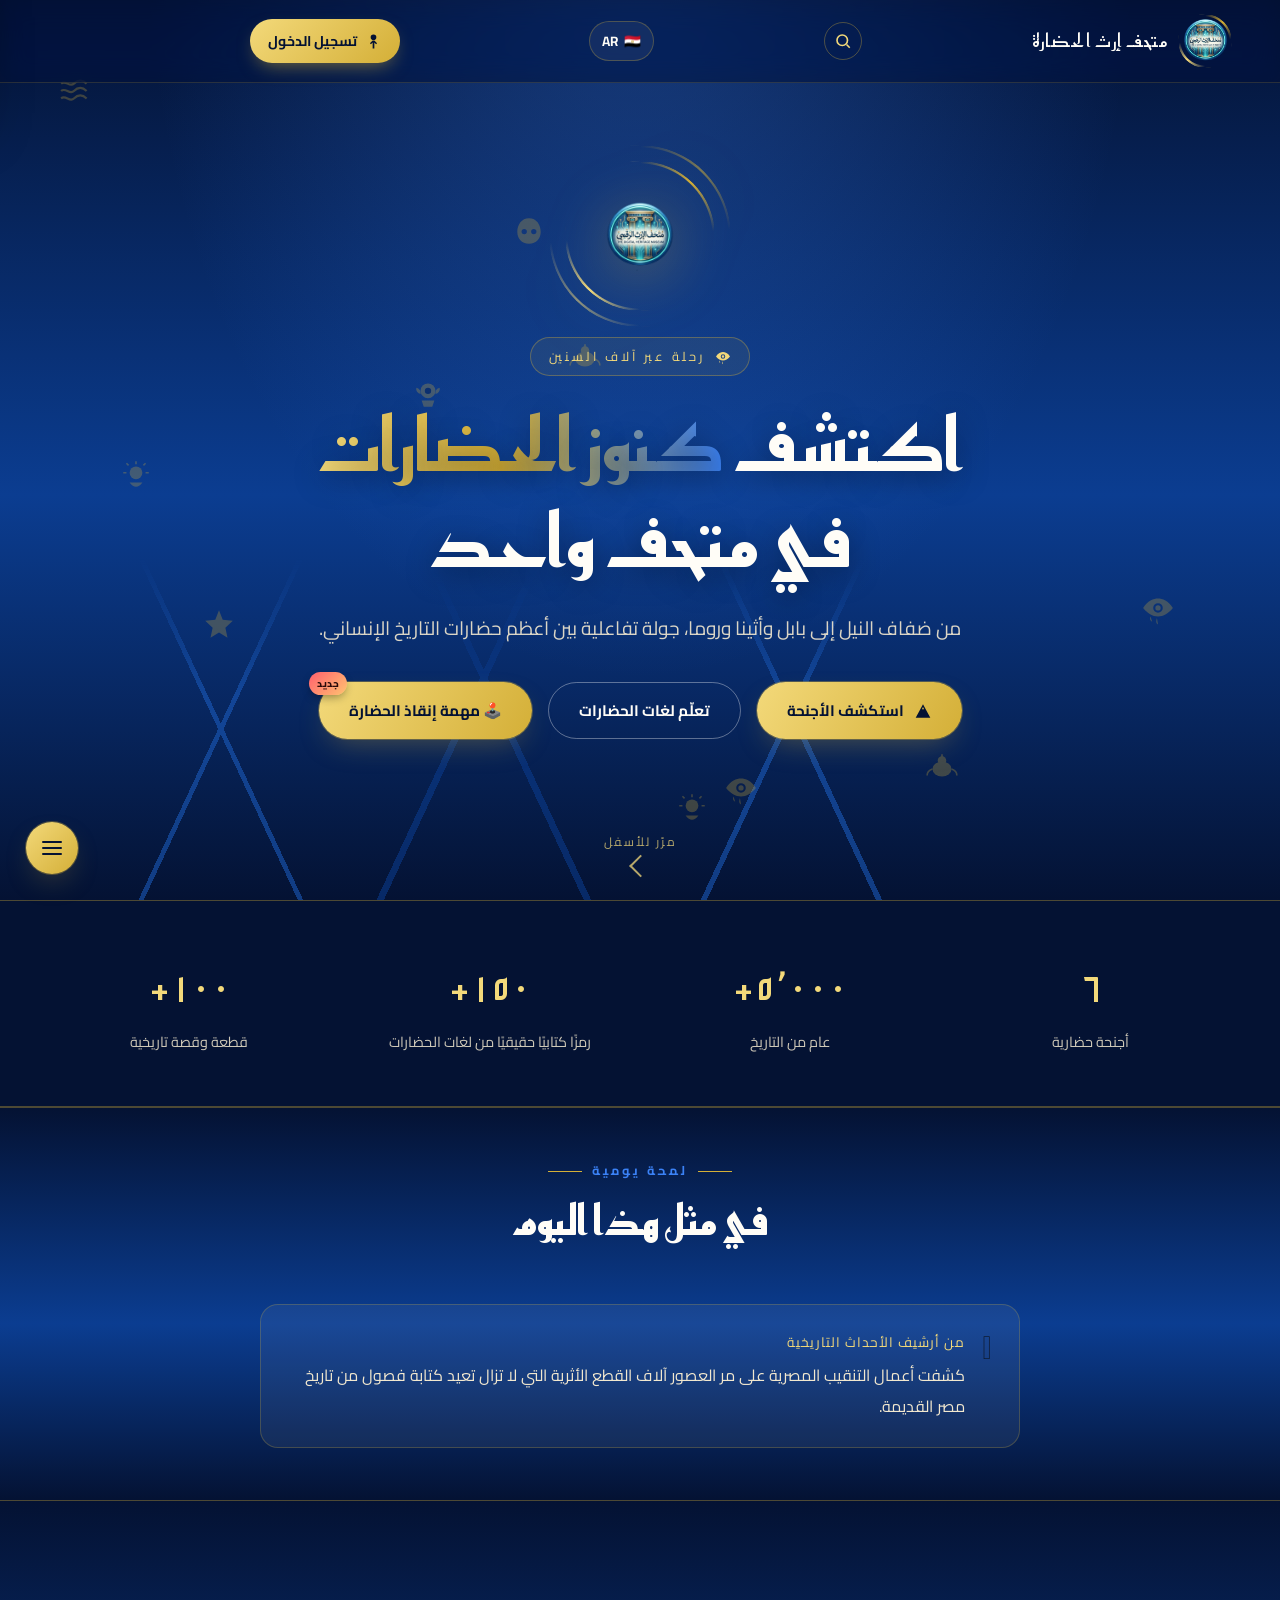
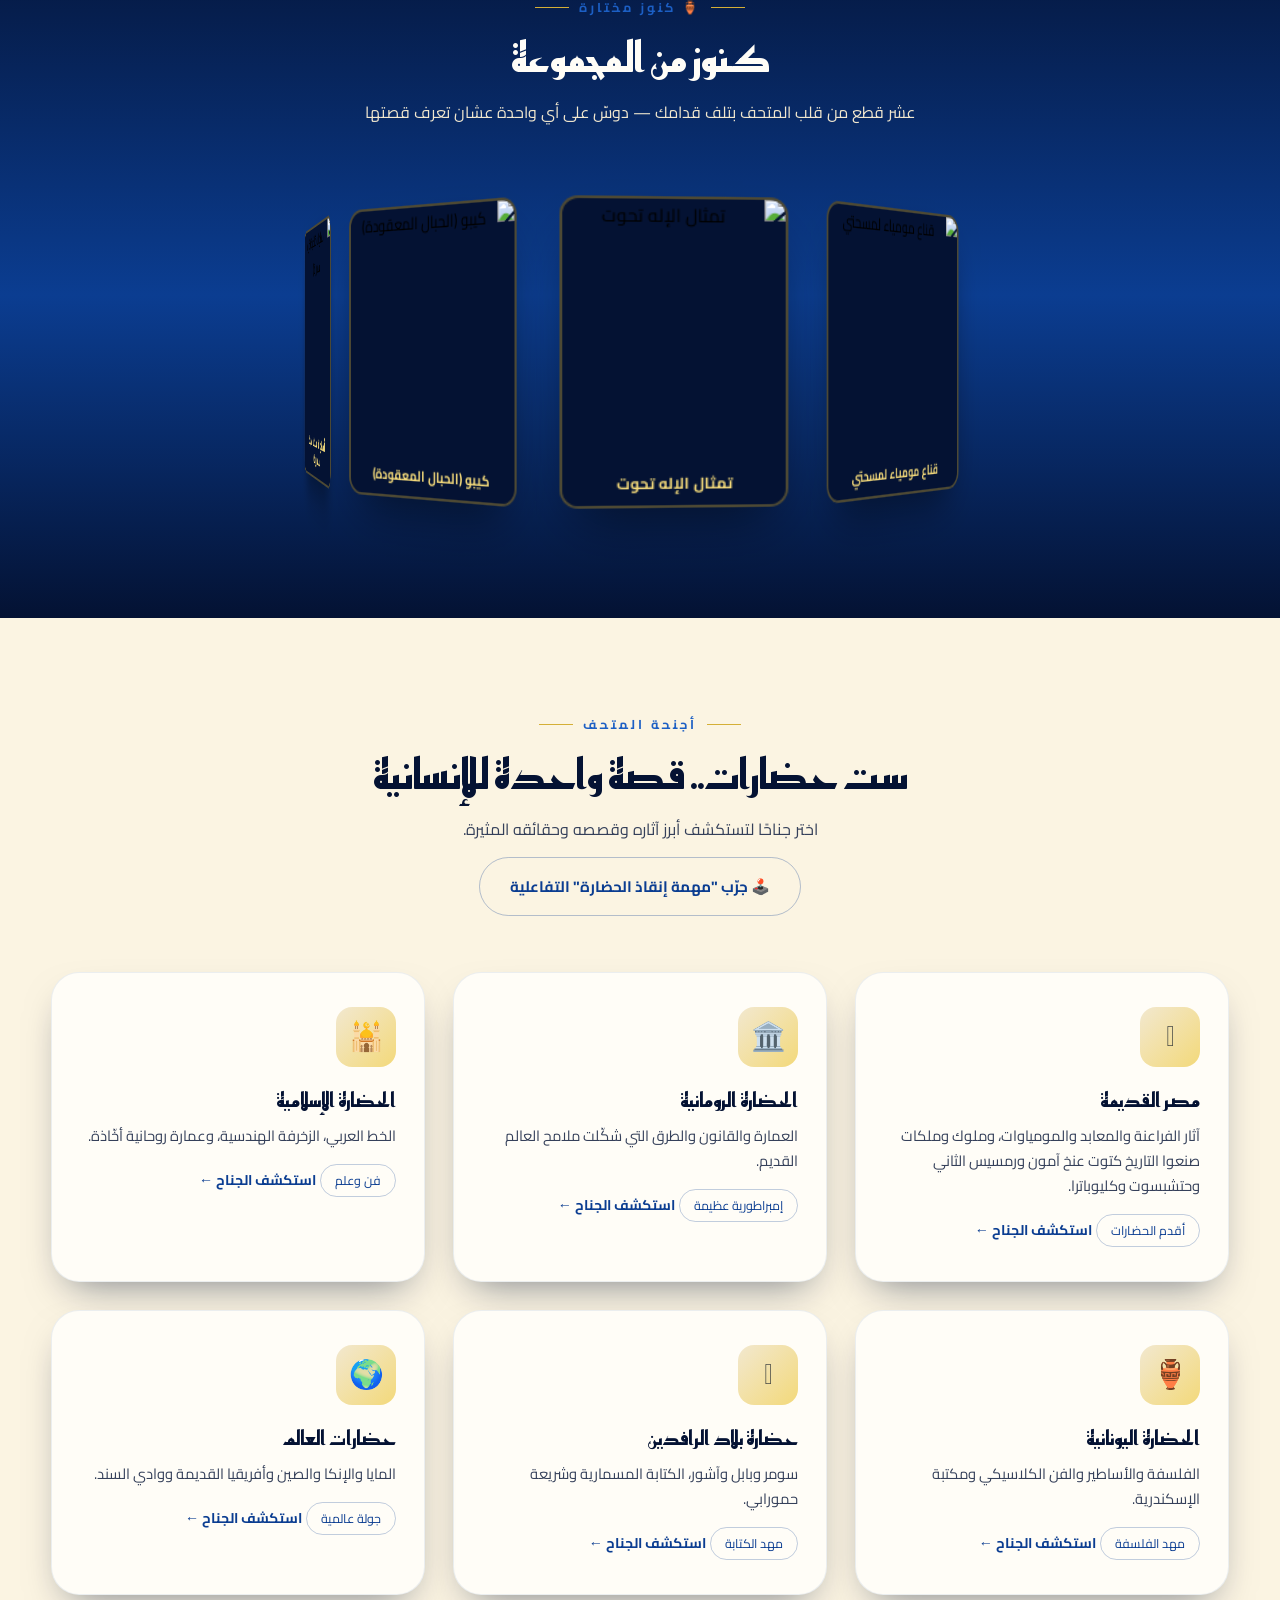
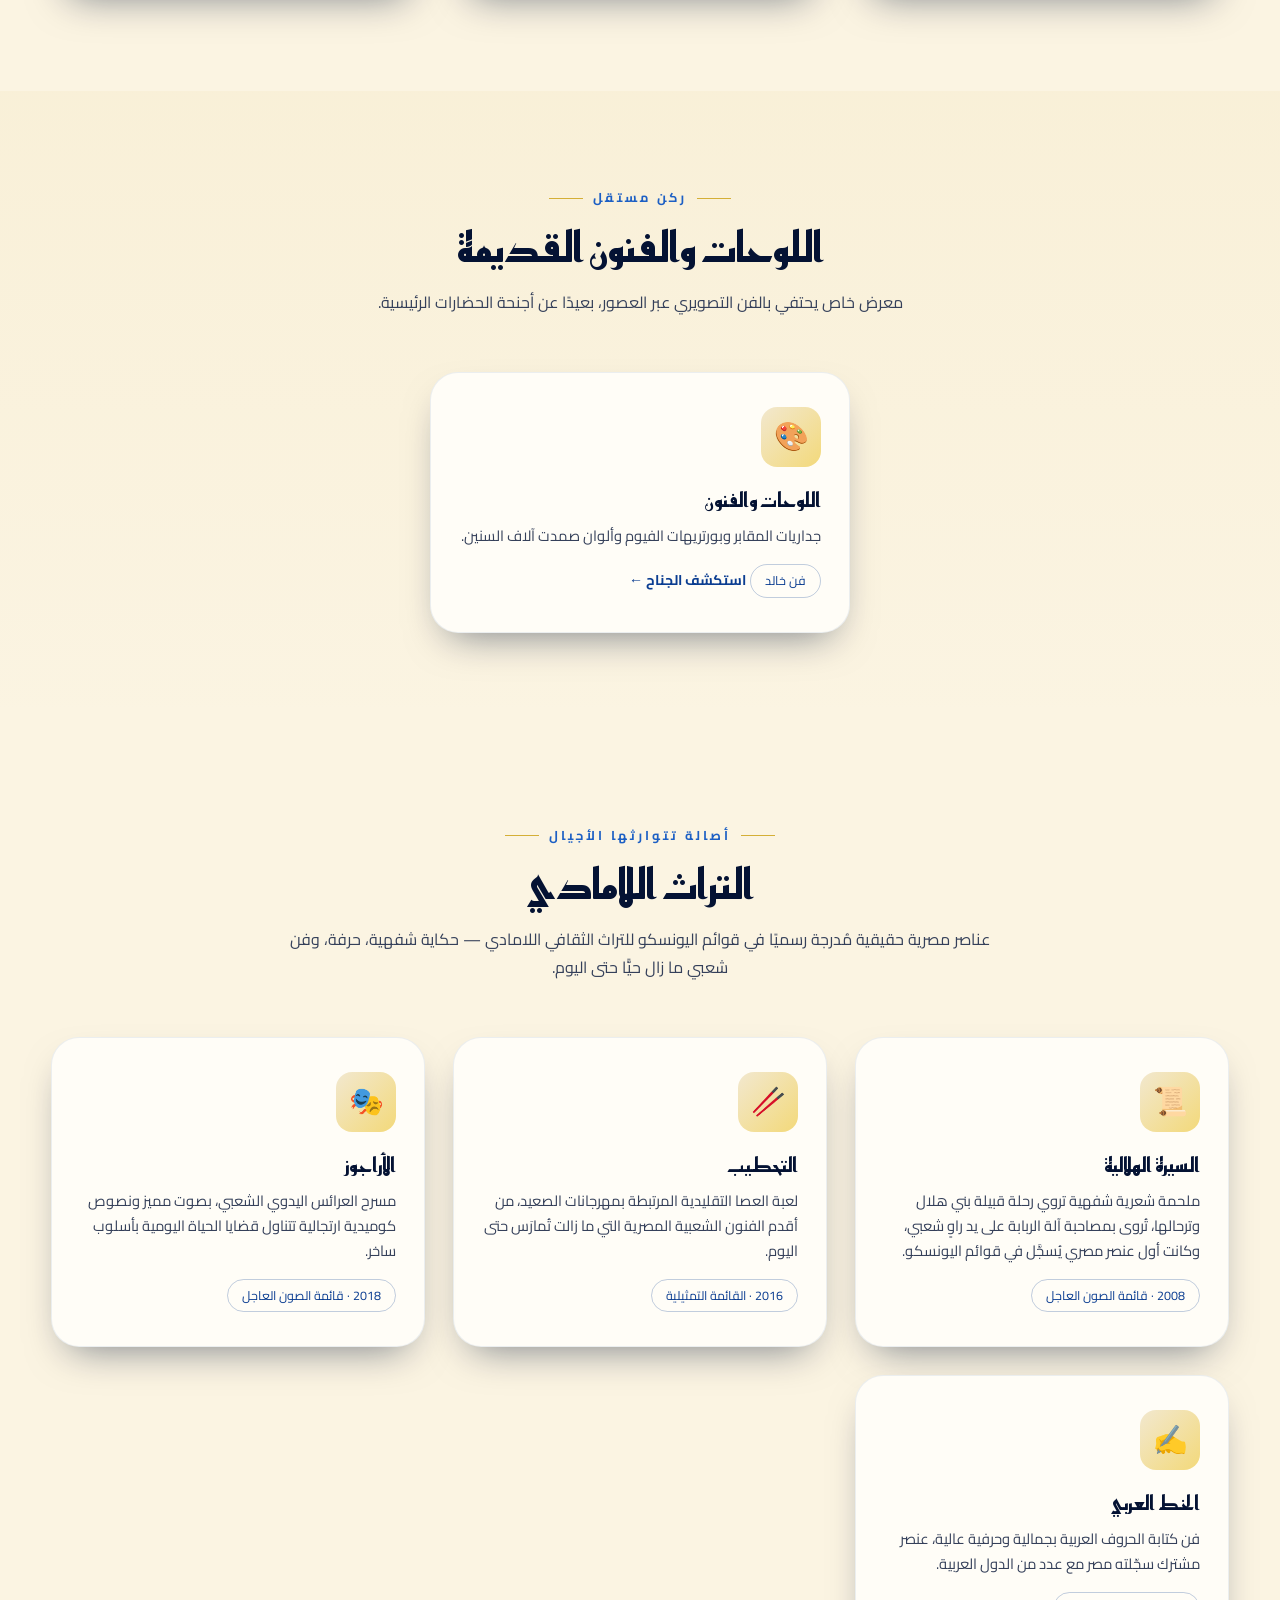
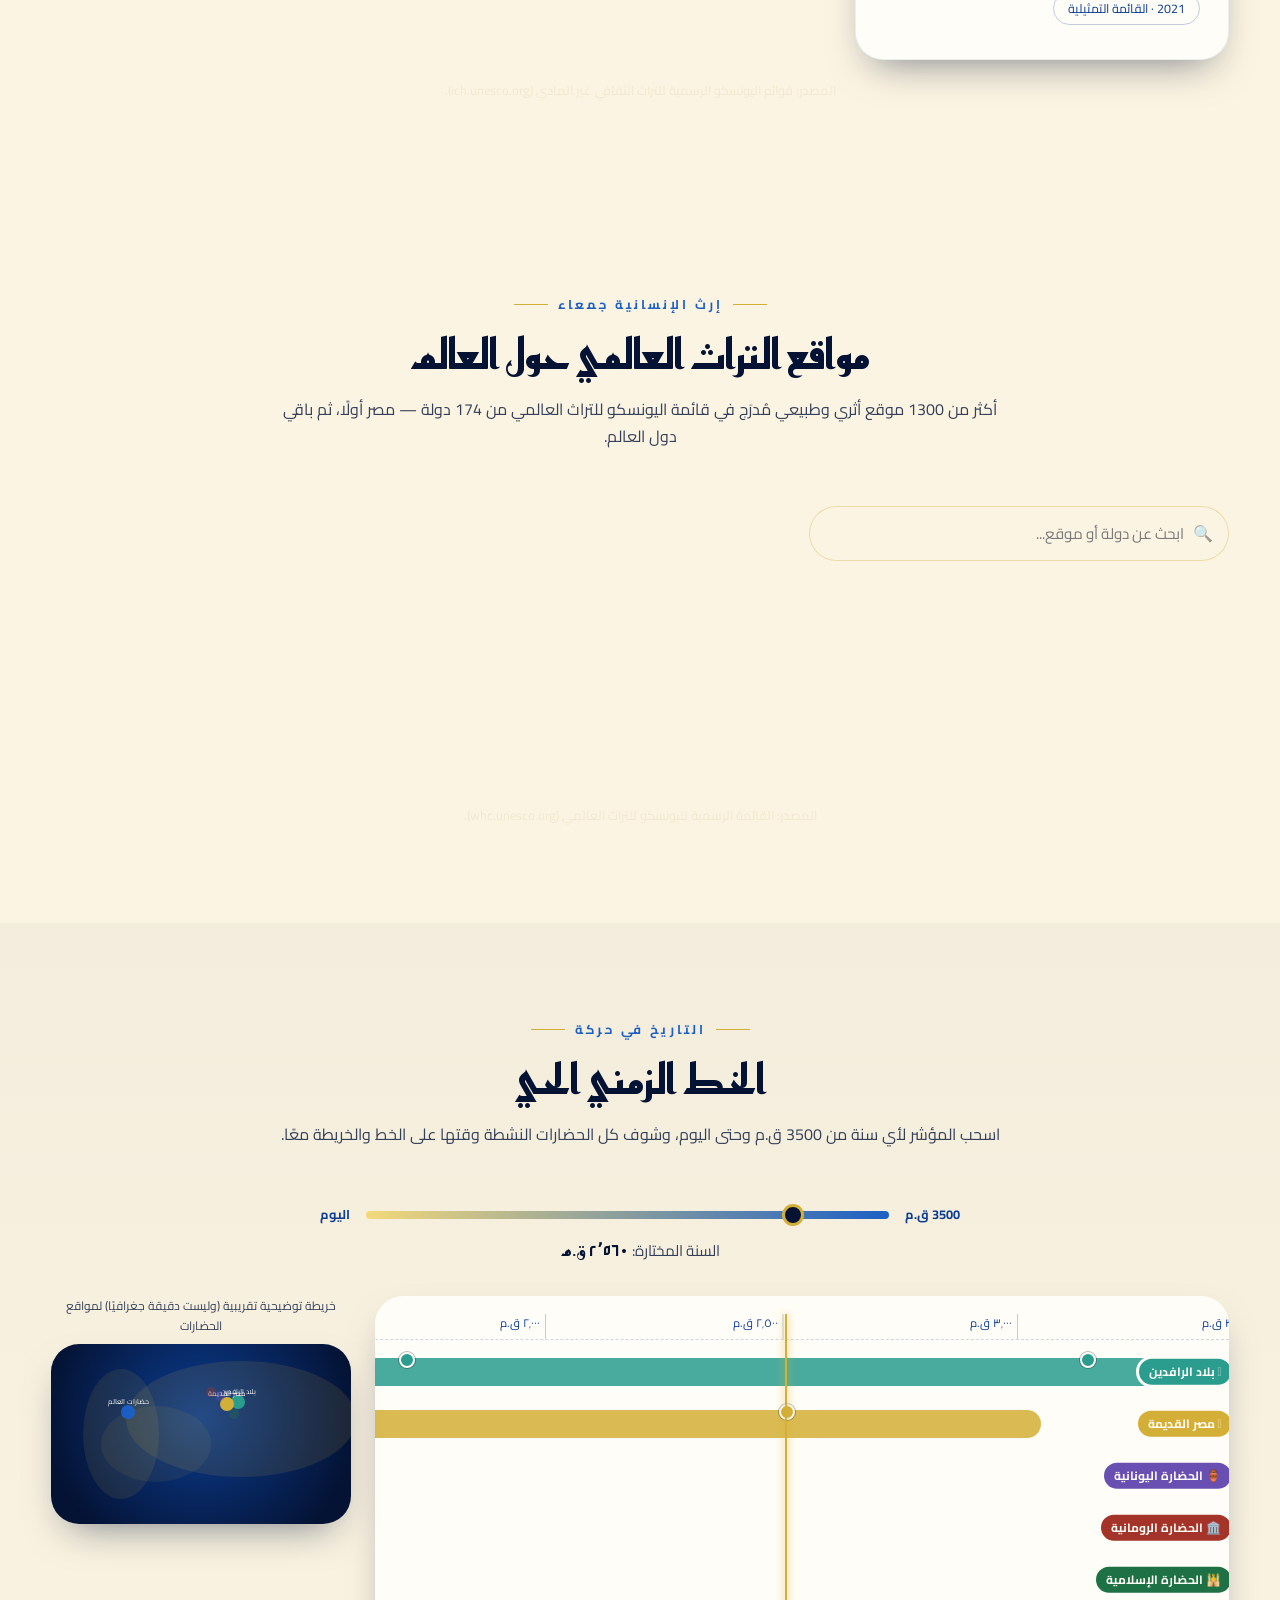
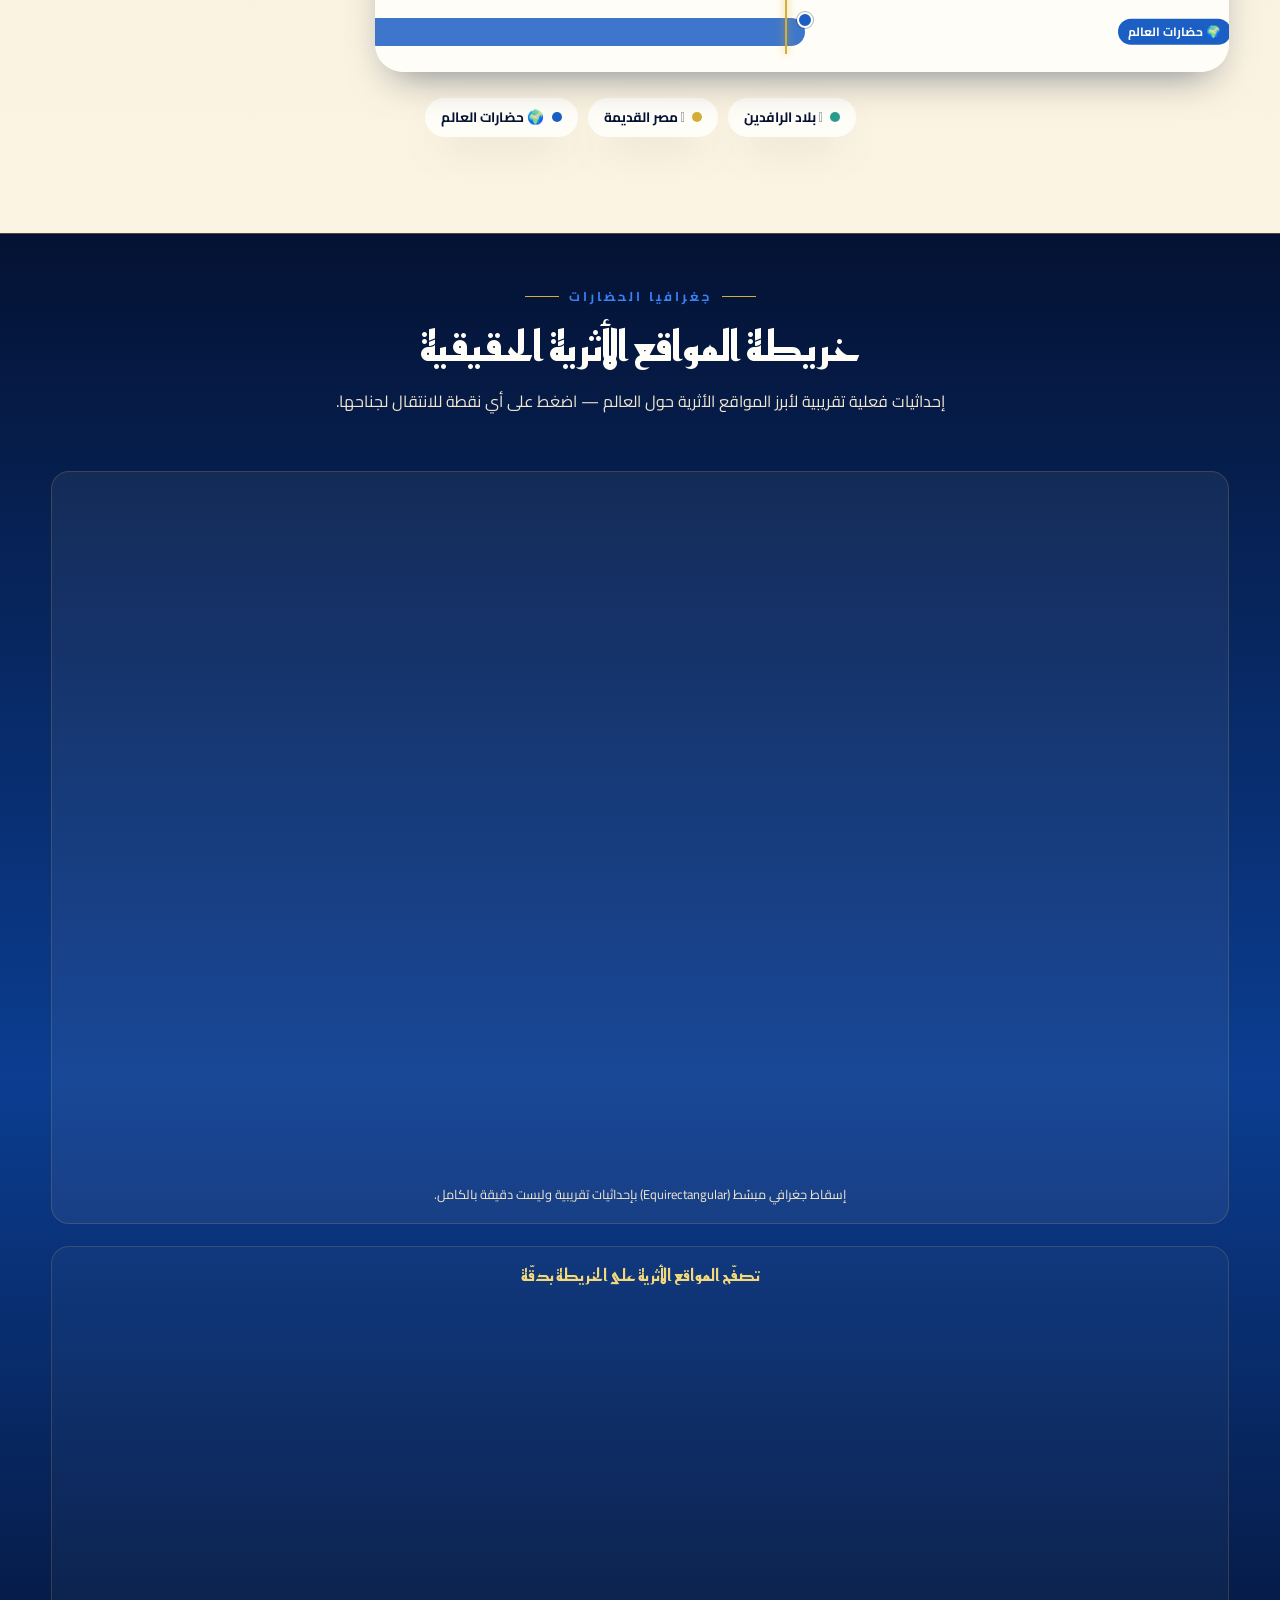
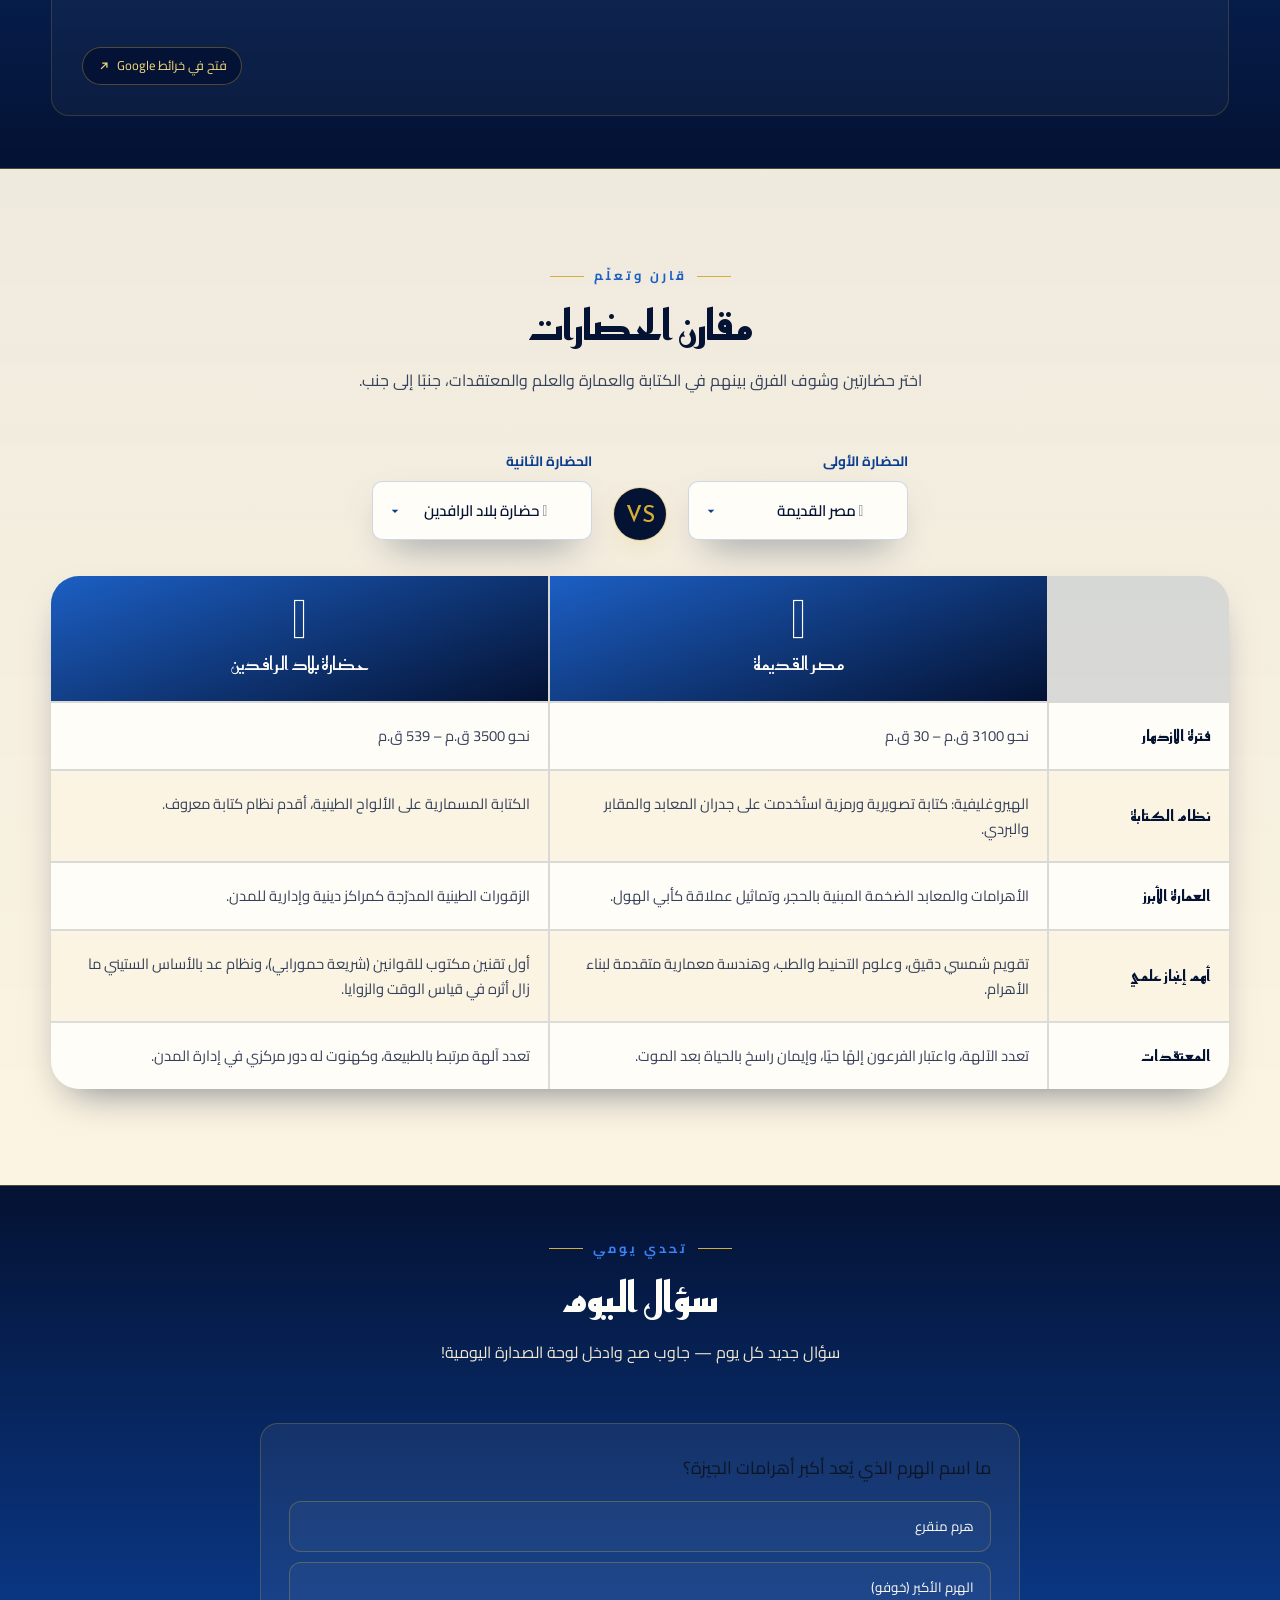
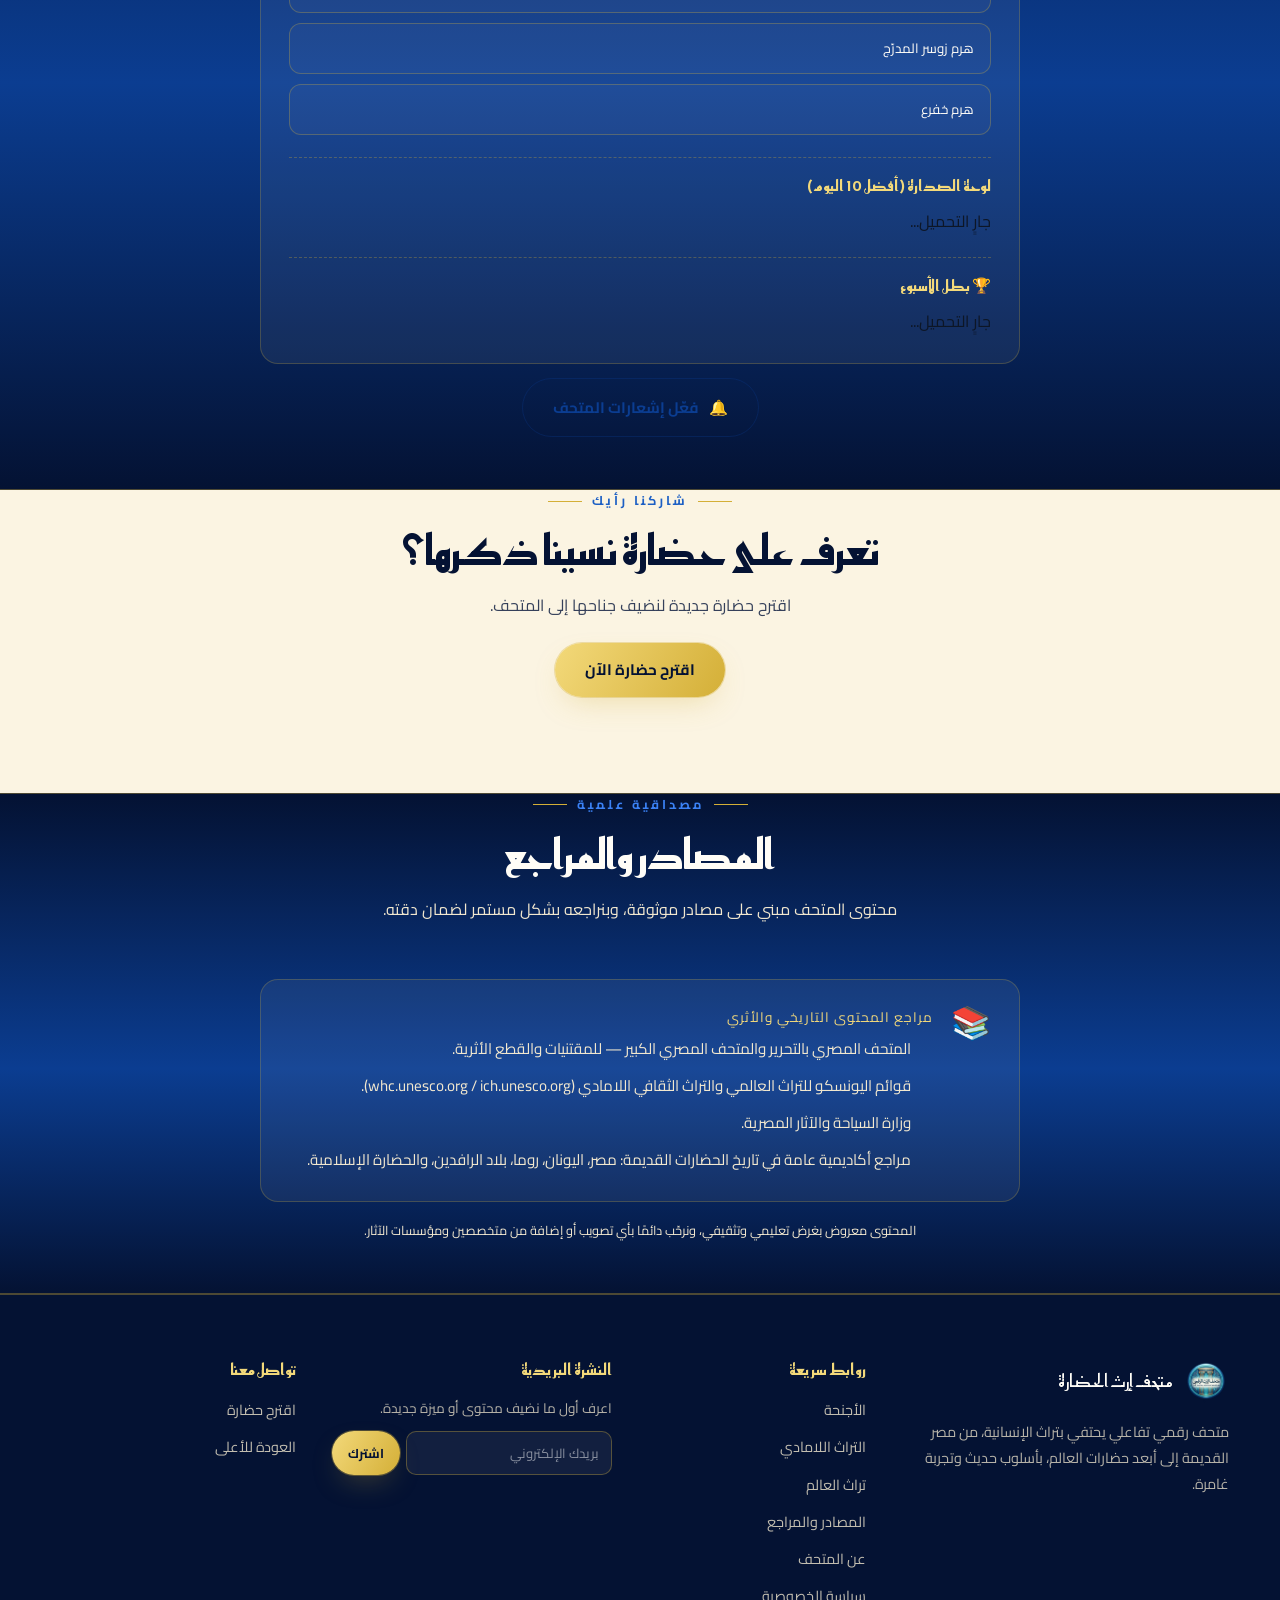
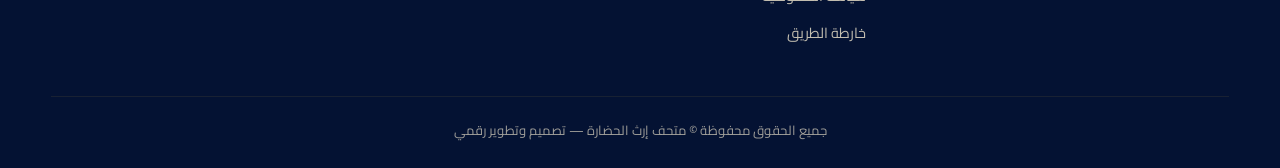
==== commit ed0c37af: "Add files via upload" ====
--- a/index.html
+++ b/index.html
@@ -241,6 +241,22 @@
 <!-- =====================================================================
      5) شبكة الأجنحة (الأقسام الحضارية)
      ===================================================================== -->
+<!-- =====================================================================
+     دوّار القطع المميزة (Featured Treasures 3D Orbit)
+     ===================================================================== -->
+<section class="section treasures-section" id="treasures">
+  <div class="container">
+    <div class="section-title">
+      <span class="eyebrow">🏺 كنوز مختارة</span>
+      <h2 style="color:var(--white)">كنوز من المجموعة</h2>
+      <p style="color:var(--sand)">عشر قطع من قلب المتحف بتلف قدامك — دوسّ على أي واحدة عشان تعرف قصتها</p>
+    </div>
+    <div class="treasures-stage-wrap">
+      <div class="treasures-orbit" id="treasures-orbit"></div>
+    </div>
+  </div>
+</section>
+
 <section class="section" id="wings">
   <div class="container">
     <div class="section-title reveal">
@@ -1369,6 +1385,7 @@
 </div>
 
 <script src="script.js"></script>
+<script src="treasures-carousel.js"></script>
 <script src="i18n.js"></script>
 
 <!-- نظام تسجيل الدخول والبروفايل ولوحة الأدمن (Firebase) -->
--- a/additions.css
+++ b/additions.css
@@ -1 +1,94 @@
-.assistant-modal-box{max-width:480px;display:flex;flex-direction:column}.assistant-title{display:flex;align-items:center;gap:8px}.assistant-sub{margin-bottom:10px!important}.assistant-chips{display:flex;flex-wrap:wrap;gap:8px;margin-bottom:14px}.assistant-chip{background:rgba(11,61,145,.08);border:1px solid var(--gold-soft);color:var(--blue-deep);padding:7px 14px;border-radius:999px;font-size:.82rem;font-weight:700;transition:.25s}.assistant-chip:hover{background:var(--gold);color:var(--blue-deep)}.assistant-messages{max-height:280px;overflow-y:auto;display:flex;flex-direction:column;gap:10px;padding:6px 2px 12px;margin-bottom:10px}.assistant-msg{padding:10px 14px;border-radius:var(--radius-sm);font-size:.9rem;line-height:1.6;max-width:88%}.assistant-msg-bot{background:rgba(11,61,145,.07);color:var(--ink);align-self:flex-start;border-inline-start:3px solid var(--blue-royal)}.assistant-msg-user{background:var(--blue-deep);color:var(--white);align-self:flex-end}.assistant-action-btn{display:block;margin-top:8px;background:var(--gold);color:var(--blue-deep);font-weight:800;font-size:.82rem;padding:8px 14px;border-radius:var(--radius-sm);transition:.25s}.assistant-action-btn:hover{background:var(--gold-light)}.assistant-results{display:flex;flex-direction:column;gap:6px;margin-top:8px}.assistant-result-btn{text-align:start;background:var(--white);border:1px solid var(--gold-soft);padding:8px 12px;border-radius:var(--radius-sm);font-size:.85rem;color:var(--blue-deep);transition:.2s}.assistant-result-btn:hover{border-color:var(--gold);background:rgba(212,175,55,.1)}.assistant-form{display:flex;gap:8px}.assistant-form input{flex:1;padding:11px 14px;border-radius:var(--radius-sm);border:1px solid var(--gold-soft);background:var(--white);color:var(--ink);font-family:var(--font-body);font-size:.9rem}.assistant-form input:focus{outline:2px solid var(--blue-lapis)}.assistant-form button{padding:10px 18px;border-radius:var(--radius-sm);white-space:nowrap}.path-chips{display:flex;flex-wrap:wrap;gap:8px;margin-bottom:18px}.path-chip{background:rgba(11,61,145,.08);border:1px solid var(--gold-soft);color:var(--blue-deep);padding:8px 14px;border-radius:999px;font-size:.82rem;font-weight:700;transition:.25s}.path-chip:hover{border-color:var(--gold)}.path-chip.active{background:var(--blue-deep);color:var(--gold-light);border-color:var(--blue-deep)}.path-steps{display:flex;flex-direction:column;gap:10px}.path-step{display:flex;align-items:center;gap:12px;text-align:start;width:100%;background:var(--white);border:1px solid var(--gold-soft);border-radius:var(--radius-sm);padding:12px 14px;transition:.25s}.path-step:hover{border-color:var(--gold);background:rgba(212,175,55,.08);transform:translateX(-2px)}.path-step-num{flex-shrink:0;width:28px;height:28px;border-radius:50%;background:var(--blue-deep);color:var(--gold-light);display:flex;align-items:center;justify-content:center;font-weight:800;font-size:.85rem}.path-step-text{color:var(--ink);font-size:.88rem;line-height:1.5}@media (max-width:480px){.assistant-modal-box,.learning-path-modal-box{padding:24px 18px}}.teacher-modal-box{max-width:600px}.teacher-tabs{display:flex;flex-wrap:wrap;gap:8px;margin-bottom:16px}.teacher-tab{background:rgba(11,61,145,.08);border:1px solid var(--gold-soft);color:var(--blue-deep);padding:7px 14px;border-radius:999px;font-size:.82rem;font-weight:700;transition:.25s}.teacher-tab:hover{border-color:var(--gold)}.teacher-tab.active{background:var(--blue-deep);color:var(--gold-light);border-color:var(--blue-deep)}.lesson-card{max-height:340px;overflow-y:auto;padding:2px 2px 4px}.lesson-meta{display:flex;gap:8px;margin-bottom:12px}.lesson-badge{background:rgba(212,175,55,.15);border:1px solid var(--gold-soft);color:var(--blue-deep);padding:5px 12px;border-radius:999px;font-size:.78rem;font-weight:700}.lesson-card h4{color:var(--blue-deep);font-size:.95rem;margin:14px 0 6px}.lesson-card ul{margin:0;padding-inline-start:20px;display:flex;flex-direction:column;gap:6px}.lesson-card li{font-size:.87rem;line-height:1.6;color:var(--ink)}.lesson-card p{font-size:.87rem;line-height:1.6;color:var(--ink)}.teacher-actions{margin-top:16px;display:flex;justify-content:flex-end}.events-modal-box{max-width:520px}.event-item{display:flex;gap:14px;align-items:flex-start;padding:14px 0;border-bottom:1px solid rgba(212,175,55,.25)}.event-item:last-child{border-bottom:none}.event-icon{font-size:1.5rem;flex-shrink:0}.event-body h4{color:var(--blue-deep);font-size:.92rem;margin-bottom:4px}.event-body p{font-size:.85rem;color:var(--ink);line-height:1.55;margin:0}.event-tag{display:inline-block;margin-top:6px;font-size:.72rem;font-weight:700;color:var(--blue-deep);background:rgba(11,61,145,.08);padding:3px 10px;border-radius:999px}@media print{body>:not(#teacher-modal){display:none!important}#teacher-modal{position:static!important;background:var(--white)!important}#teacher-modal .modal-box{box-shadow:none!important;transform:none!important;max-width:100%!important}#teacher-modal .modal-close,#teacher-modal .teacher-actions,#teacher-modal .teacher-tabs{display:none!important}.lesson-card{max-height:none!important;overflow:visible!important}}.open-data-modal-box{max-width:460px}.open-data-points{margin:14px 0 18px;padding-inline-start:20px;display:flex;flex-direction:column;gap:6px}.open-data-points li{font-size:.88rem;color:var(--ink);line-height:1.6}.wing-catalog-modal-box{max-width:440px}.wing-catalog-select{width:100%;padding:11px 14px;border-radius:var(--radius-sm);border:1px solid var(--gold-soft);background:var(--white);color:var(--ink);font-family:var(--font-body);font-size:.9rem;margin:14px 0}.modal-hint{margin-top:12px!important;font-size:.78rem!important;color:var(--ink-soft,#666)}.completion-cert-modal-box{max-width:480px}.cert-msg{font-size:.92rem;line-height:1.7;margin:14px 0;color:var(--ink)}.cert-success{color:var(--blue-deep);font-weight:800}.cert-wings-progress{display:flex;flex-wrap:wrap;gap:8px;margin-bottom:16px}.cert-wing-chip{font-size:.8rem;padding:6px 12px;border-radius:999px;background:rgba(11,61,145,.07);border:1px solid var(--gold-soft);color:var(--ink-soft,#4a4330)}.cert-wing-chip.done{background:rgba(212,175,55,.18);color:var(--blue-deep);font-weight:700;border-color:var(--gold)}.stories-modal-box{max-width:520px}.story-form{display:flex;flex-direction:column;gap:8px;margin:14px 0}.story-form input,.story-form textarea{padding:10px 14px;border-radius:var(--radius-sm);border:1px solid var(--gold-soft);background:var(--white);color:var(--ink);font-family:var(--font-body);font-size:.88rem;resize:vertical}.story-form-foot{display:flex;align-items:center;justify-content:space-between}.story-counter{font-size:.76rem;color:var(--ink-soft,#888)}.story-form-status{font-size:.82rem;color:var(--blue-royal);min-height:1.2em}.stories-divider{height:1px;background:var(--gold-soft);margin:16px 0}.stories-feed{max-height:320px;overflow-y:auto;display:flex;flex-direction:column;gap:10px}.stories-empty{font-size:.85rem;color:var(--ink-soft,#888);text-align:center;padding:10px}.story-card{background:var(--sand,#f2e8cf);border:1px solid var(--gold-soft);border-radius:var(--radius-sm);padding:12px 14px}.story-head{display:flex;align-items:center;gap:8px;margin-bottom:6px;flex-wrap:wrap}.story-head strong{font-size:.88rem;color:var(--blue-deep)}.story-city{font-size:.78rem;color:var(--ink-soft,#666)}.story-pending{font-size:.7rem;background:rgba(212,175,55,.25);padding:2px 8px;border-radius:999px;color:var(--blue-deep);font-weight:700}.story-text{font-size:.86rem;line-height:1.6;color:var(--ink);white-space:pre-wrap}.story-approve-btn{margin-top:8px}.fab-group .fab:nth-child(4){transition-delay:.15s}.fab-group .fab:nth-child(5){transition-delay:.2s}.fab-group .fab:nth-child(6){transition-delay:.25s}.fab-group .fab:nth-child(7){transition-delay:.3s}.fab-group{max-height:min(46vh,320px);overflow-y:auto;overflow-x:hidden;scrollbar-width:thin;padding:4px 2px}.fab-group::-webkit-scrollbar{width:4px}.fab-group::-webkit-scrollbar-thumb{background:rgba(212,175,55,.5);border-radius:4px}@media (max-height:700px){.fab-group{gap:7px;bottom:80px;max-height:min(30vh,210px)}.fab-group .fab{width:38px;height:38px;font-size:.9rem}}@media (min-width:900px){.footer-grid{grid-template-columns:1.2fr .8fr .8fr .9fr!important}}.footer-newsletter-desc{font-size:.85rem;opacity:.75;margin-bottom:10px}.newsletter-form{display:flex;gap:6px}.newsletter-form input{flex:1;min-width:0;padding:9px 12px;border-radius:var(--radius-sm);border:1px solid var(--gold-soft);background:rgba(255,255,255,.06);color:var(--white);font-family:var(--font-body);font-size:.82rem}.newsletter-form input::placeholder{color:rgba(255,255,255,.5)}.newsletter-status{font-size:.78rem;margin-top:6px;color:var(--gold-light);min-height:1.2em}.roadmap-modal-box{max-width:520px}.roadmap-col{margin-top:16px}.roadmap-status{font-size:.95rem;margin-bottom:8px}.roadmap-live{color:#1e7145}.roadmap-planned{color:var(--blue-royal)}.roadmap-col ul{padding-inline-start:20px;display:flex;flex-direction:column;gap:6px}.roadmap-col li{font-size:.87rem;line-height:1.6;color:var(--ink)}.roadmap-note{margin-top:18px!important;font-size:.82rem!important;color:var(--ink-soft,#666);border-top:1px solid var(--gold-soft);padding-top:14px}.wiki-readmore-link{display:inline-block;margin:10px 0;font-size:.85rem;font-weight:700;color:var(--blue-royal,#0b3d91);text-decoration:none;border-bottom:1px dashed var(--gold,#d4af37)}.wiki-readmore-link:hover{color:var(--gold,#d4af37)}+.assistant-modal-box{max-width:480px;display:flex;flex-direction:column}.assistant-title{display:flex;align-items:center;gap:8px}.assistant-sub{margin-bottom:10px!important}.assistant-chips{display:flex;flex-wrap:wrap;gap:8px;margin-bottom:14px}.assistant-chip{background:rgba(11,61,145,.08);border:1px solid var(--gold-soft);color:var(--blue-deep);padding:7px 14px;border-radius:999px;font-size:.82rem;font-weight:700;transition:.25s}.assistant-chip:hover{background:var(--gold);color:var(--blue-deep)}.assistant-messages{max-height:280px;overflow-y:auto;display:flex;flex-direction:column;gap:10px;padding:6px 2px 12px;margin-bottom:10px}.assistant-msg{padding:10px 14px;border-radius:var(--radius-sm);font-size:.9rem;line-height:1.6;max-width:88%}.assistant-msg-bot{background:rgba(11,61,145,.07);color:var(--ink);align-self:flex-start;border-inline-start:3px solid var(--blue-royal)}.assistant-msg-user{background:var(--blue-deep);color:var(--white);align-self:flex-end}.assistant-action-btn{display:block;margin-top:8px;background:var(--gold);color:var(--blue-deep);font-weight:800;font-size:.82rem;padding:8px 14px;border-radius:var(--radius-sm);transition:.25s}.assistant-action-btn:hover{background:var(--gold-light)}.assistant-results{display:flex;flex-direction:column;gap:6px;margin-top:8px}.assistant-result-btn{text-align:start;background:var(--white);border:1px solid var(--gold-soft);padding:8px 12px;border-radius:var(--radius-sm);font-size:.85rem;color:var(--blue-deep);transition:.2s}.assistant-result-btn:hover{border-color:var(--gold);background:rgba(212,175,55,.1)}.assistant-form{display:flex;gap:8px}.assistant-form input{flex:1;padding:11px 14px;border-radius:var(--radius-sm);border:1px solid var(--gold-soft);background:var(--white);color:var(--ink);font-family:var(--font-body);font-size:.9rem}.assistant-form input:focus{outline:2px solid var(--blue-lapis)}.assistant-form button{padding:10px 18px;border-radius:var(--radius-sm);white-space:nowrap}.path-chips{display:flex;flex-wrap:wrap;gap:8px;margin-bottom:18px}.path-chip{background:rgba(11,61,145,.08);border:1px solid var(--gold-soft);color:var(--blue-deep);padding:8px 14px;border-radius:999px;font-size:.82rem;font-weight:700;transition:.25s}.path-chip:hover{border-color:var(--gold)}.path-chip.active{background:var(--blue-deep);color:var(--gold-light);border-color:var(--blue-deep)}.path-steps{display:flex;flex-direction:column;gap:10px}.path-step{display:flex;align-items:center;gap:12px;text-align:start;width:100%;background:var(--white);border:1px solid var(--gold-soft);border-radius:var(--radius-sm);padding:12px 14px;transition:.25s}.path-step:hover{border-color:var(--gold);background:rgba(212,175,55,.08);transform:translateX(-2px)}.path-step-num{flex-shrink:0;width:28px;height:28px;border-radius:50%;background:var(--blue-deep);color:var(--gold-light);display:flex;align-items:center;justify-content:center;font-weight:800;font-size:.85rem}.path-step-text{color:var(--ink);font-size:.88rem;line-height:1.5}@media (max-width:480px){.assistant-modal-box,.learning-path-modal-box{padding:24px 18px}}.teacher-modal-box{max-width:600px}.teacher-tabs{display:flex;flex-wrap:wrap;gap:8px;margin-bottom:16px}.teacher-tab{background:rgba(11,61,145,.08);border:1px solid var(--gold-soft);color:var(--blue-deep);padding:7px 14px;border-radius:999px;font-size:.82rem;font-weight:700;transition:.25s}.teacher-tab:hover{border-color:var(--gold)}.teacher-tab.active{background:var(--blue-deep);color:var(--gold-light);border-color:var(--blue-deep)}.lesson-card{max-height:340px;overflow-y:auto;padding:2px 2px 4px}.lesson-meta{display:flex;gap:8px;margin-bottom:12px}.lesson-badge{background:rgba(212,175,55,.15);border:1px solid var(--gold-soft);color:var(--blue-deep);padding:5px 12px;border-radius:999px;font-size:.78rem;font-weight:700}.lesson-card h4{color:var(--blue-deep);font-size:.95rem;margin:14px 0 6px}.lesson-card ul{margin:0;padding-inline-start:20px;display:flex;flex-direction:column;gap:6px}.lesson-card li{font-size:.87rem;line-height:1.6;color:var(--ink)}.lesson-card p{font-size:.87rem;line-height:1.6;color:var(--ink)}.teacher-actions{margin-top:16px;display:flex;justify-content:flex-end}.events-modal-box{max-width:520px}.event-item{display:flex;gap:14px;align-items:flex-start;padding:14px 0;border-bottom:1px solid rgba(212,175,55,.25)}.event-item:last-child{border-bottom:none}.event-icon{font-size:1.5rem;flex-shrink:0}.event-body h4{color:var(--blue-deep);font-size:.92rem;margin-bottom:4px}.event-body p{font-size:.85rem;color:var(--ink);line-height:1.55;margin:0}.event-tag{display:inline-block;margin-top:6px;font-size:.72rem;font-weight:700;color:var(--blue-deep);background:rgba(11,61,145,.08);padding:3px 10px;border-radius:999px}@media print{body>:not(#teacher-modal){display:none!important}#teacher-modal{position:static!important;background:var(--white)!important}#teacher-modal .modal-box{box-shadow:none!important;transform:none!important;max-width:100%!important}#teacher-modal .modal-close,#teacher-modal .teacher-actions,#teacher-modal .teacher-tabs{display:none!important}.lesson-card{max-height:none!important;overflow:visible!important}}.open-data-modal-box{max-width:460px}.open-data-points{margin:14px 0 18px;padding-inline-start:20px;display:flex;flex-direction:column;gap:6px}.open-data-points li{font-size:.88rem;color:var(--ink);line-height:1.6}.wing-catalog-modal-box{max-width:440px}.wing-catalog-select{width:100%;padding:11px 14px;border-radius:var(--radius-sm);border:1px solid var(--gold-soft);background:var(--white);color:var(--ink);font-family:var(--font-body);font-size:.9rem;margin:14px 0}.modal-hint{margin-top:12px!important;font-size:.78rem!important;color:var(--ink-soft,#666)}.completion-cert-modal-box{max-width:480px}.cert-msg{font-size:.92rem;line-height:1.7;margin:14px 0;color:var(--ink)}.cert-success{color:var(--blue-deep);font-weight:800}.cert-wings-progress{display:flex;flex-wrap:wrap;gap:8px;margin-bottom:16px}.cert-wing-chip{font-size:.8rem;padding:6px 12px;border-radius:999px;background:rgba(11,61,145,.07);border:1px solid var(--gold-soft);color:var(--ink-soft,#4a4330)}.cert-wing-chip.done{background:rgba(212,175,55,.18);color:var(--blue-deep);font-weight:700;border-color:var(--gold)}.stories-modal-box{max-width:520px}.story-form{display:flex;flex-direction:column;gap:8px;margin:14px 0}.story-form input,.story-form textarea{padding:10px 14px;border-radius:var(--radius-sm);border:1px solid var(--gold-soft);background:var(--white);color:var(--ink);font-family:var(--font-body);font-size:.88rem;resize:vertical}.story-form-foot{display:flex;align-items:center;justify-content:space-between}.story-counter{font-size:.76rem;color:var(--ink-soft,#888)}.story-form-status{font-size:.82rem;color:var(--blue-royal);min-height:1.2em}.stories-divider{height:1px;background:var(--gold-soft);margin:16px 0}.stories-feed{max-height:320px;overflow-y:auto;display:flex;flex-direction:column;gap:10px}.stories-empty{font-size:.85rem;color:var(--ink-soft,#888);text-align:center;padding:10px}.story-card{background:var(--sand,#f2e8cf);border:1px solid var(--gold-soft);border-radius:var(--radius-sm);padding:12px 14px}.story-head{display:flex;align-items:center;gap:8px;margin-bottom:6px;flex-wrap:wrap}.story-head strong{font-size:.88rem;color:var(--blue-deep)}.story-city{font-size:.78rem;color:var(--ink-soft,#666)}.story-pending{font-size:.7rem;background:rgba(212,175,55,.25);padding:2px 8px;border-radius:999px;color:var(--blue-deep);font-weight:700}.story-text{font-size:.86rem;line-height:1.6;color:var(--ink);white-space:pre-wrap}.story-approve-btn{margin-top:8px}.fab-group .fab:nth-child(4){transition-delay:.15s}.fab-group .fab:nth-child(5){transition-delay:.2s}.fab-group .fab:nth-child(6){transition-delay:.25s}.fab-group .fab:nth-child(7){transition-delay:.3s}.fab-group{max-height:min(46vh,320px);overflow-y:auto;overflow-x:hidden;scrollbar-width:thin;padding:4px 2px}.fab-group::-webkit-scrollbar{width:4px}.fab-group::-webkit-scrollbar-thumb{background:rgba(212,175,55,.5);border-radius:4px}@media (max-height:700px){.fab-group{gap:7px;bottom:80px;max-height:min(30vh,210px)}.fab-group .fab{width:38px;height:38px;font-size:.9rem}}@media (min-width:900px){.footer-grid{grid-template-columns:1.2fr .8fr .8fr .9fr!important}}.footer-newsletter-desc{font-size:.85rem;opacity:.75;margin-bottom:10px}.newsletter-form{display:flex;gap:6px}.newsletter-form input{flex:1;min-width:0;padding:9px 12px;border-radius:var(--radius-sm);border:1px solid var(--gold-soft);background:rgba(255,255,255,.06);color:var(--white);font-family:var(--font-body);font-size:.82rem}.newsletter-form input::placeholder{color:rgba(255,255,255,.5)}.newsletter-status{font-size:.78rem;margin-top:6px;color:var(--gold-light);min-height:1.2em}.roadmap-modal-box{max-width:520px}.roadmap-col{margin-top:16px}.roadmap-status{font-size:.95rem;margin-bottom:8px}.roadmap-live{color:#1e7145}.roadmap-planned{color:var(--blue-royal)}.roadmap-col ul{padding-inline-start:20px;display:flex;flex-direction:column;gap:6px}.roadmap-col li{font-size:.87rem;line-height:1.6;color:var(--ink)}.roadmap-note{margin-top:18px!important;font-size:.82rem!important;color:var(--ink-soft,#666);border-top:1px solid var(--gold-soft);padding-top:14px}.wiki-readmore-link{display:inline-block;margin:10px 0;font-size:.85rem;font-weight:700;color:var(--blue-royal,#0b3d91);text-decoration:none;border-bottom:1px dashed var(--gold,#d4af37)}.wiki-readmore-link:hover{color:var(--gold,#d4af37)}
+/* ---------- توحيد شكل السكرول بار في كل المتصفحات (فايرفوكس بيعرض سكرول بار افتراضي بأسهم لو الخاصية دي مش متظبطة) ---------- */
+html{
+  scrollbar-width: thin;
+  scrollbar-color: var(--gold) var(--blue-deep);
+}
+
+/* ---------- سكرول بار موحّد للموقع كله: بدون أزرار أسهم نهائيًا ---------- */
+/* الطريقة القياسية الحديثة (تدعم فايرفوكس وكروم الحديث) - النوع ده مفيهوش أسهم من الأساس */
+html{
+  scrollbar-width:thin;
+  scrollbar-color:var(--gold) var(--blue-deep);
+}
+*{
+  scrollbar-width:thin;
+  scrollbar-color:var(--gold) var(--blue-deep);
+}
+/* احتياطي لمتصفحات Webkit/Blink القديمة اللي بتتجاهل الطريقة القياسية */
+::-webkit-scrollbar-button,
+::-webkit-scrollbar-button:single-button,
+::-webkit-scrollbar-button:start,
+::-webkit-scrollbar-button:end{
+  display:none !important;
+  width:0 !important;
+  height:0 !important;
+  background:transparent !important;
+}
+
+/* ---------- دوّار القطع المميزة (3D Orbit) ---------- */
+.treasures-section{
+  background:linear-gradient(180deg, var(--blue-deep), var(--blue-royal) 55%, var(--blue-deep));
+  overflow:hidden;
+}
+.treasures-stage-wrap{
+  perspective:1200px;
+  height:340px;
+  display:flex;
+  align-items:center;
+  justify-content:center;
+  margin-top:20px;
+}
+.treasures-orbit{
+  position:relative;
+  width:170px;
+  height:230px;
+  transform-style:preserve-3d;
+  cursor:grab;
+  touch-action:pan-y;
+}
+.treasures-orbit:active{ cursor:grabbing; }
+.treasure-card{
+  position:absolute;
+  inset:0;
+  width:170px;
+  height:230px;
+  border-radius:14px;
+  overflow:hidden;
+  border:2px solid var(--gold-soft);
+  box-shadow:0 20px 40px -14px rgba(0,0,0,.55);
+  background:var(--blue-deep);
+  backface-visibility:hidden;
+  transition:border-color .3s, box-shadow .3s;
+}
+.treasure-card:hover{
+  border-color:var(--gold);
+  box-shadow:0 24px 50px -12px rgba(212,175,55,.45);
+}
+.treasure-card img{
+  width:100%;
+  height:100%;
+  object-fit:cover;
+  pointer-events:none;
+  user-select:none;
+}
+.treasure-card-label{
+  position:absolute;
+  inset-inline:0;
+  bottom:0;
+  padding:10px 10px 8px;
+  background:linear-gradient(0deg, rgba(4,18,51,.92), transparent);
+  color:var(--gold-light);
+  font-size:.72rem;
+  font-weight:700;
+  line-height:1.3;
+  text-align:center;
+  pointer-events:none;
+}
+@media (max-width:640px){
+  .treasures-stage-wrap{ height:280px; }
+  .treasures-orbit, .treasure-card{ width:140px; height:190px; }
+}
+@media (prefers-reduced-motion:reduce){
+  .treasures-orbit{ animation:none !important; }
+}
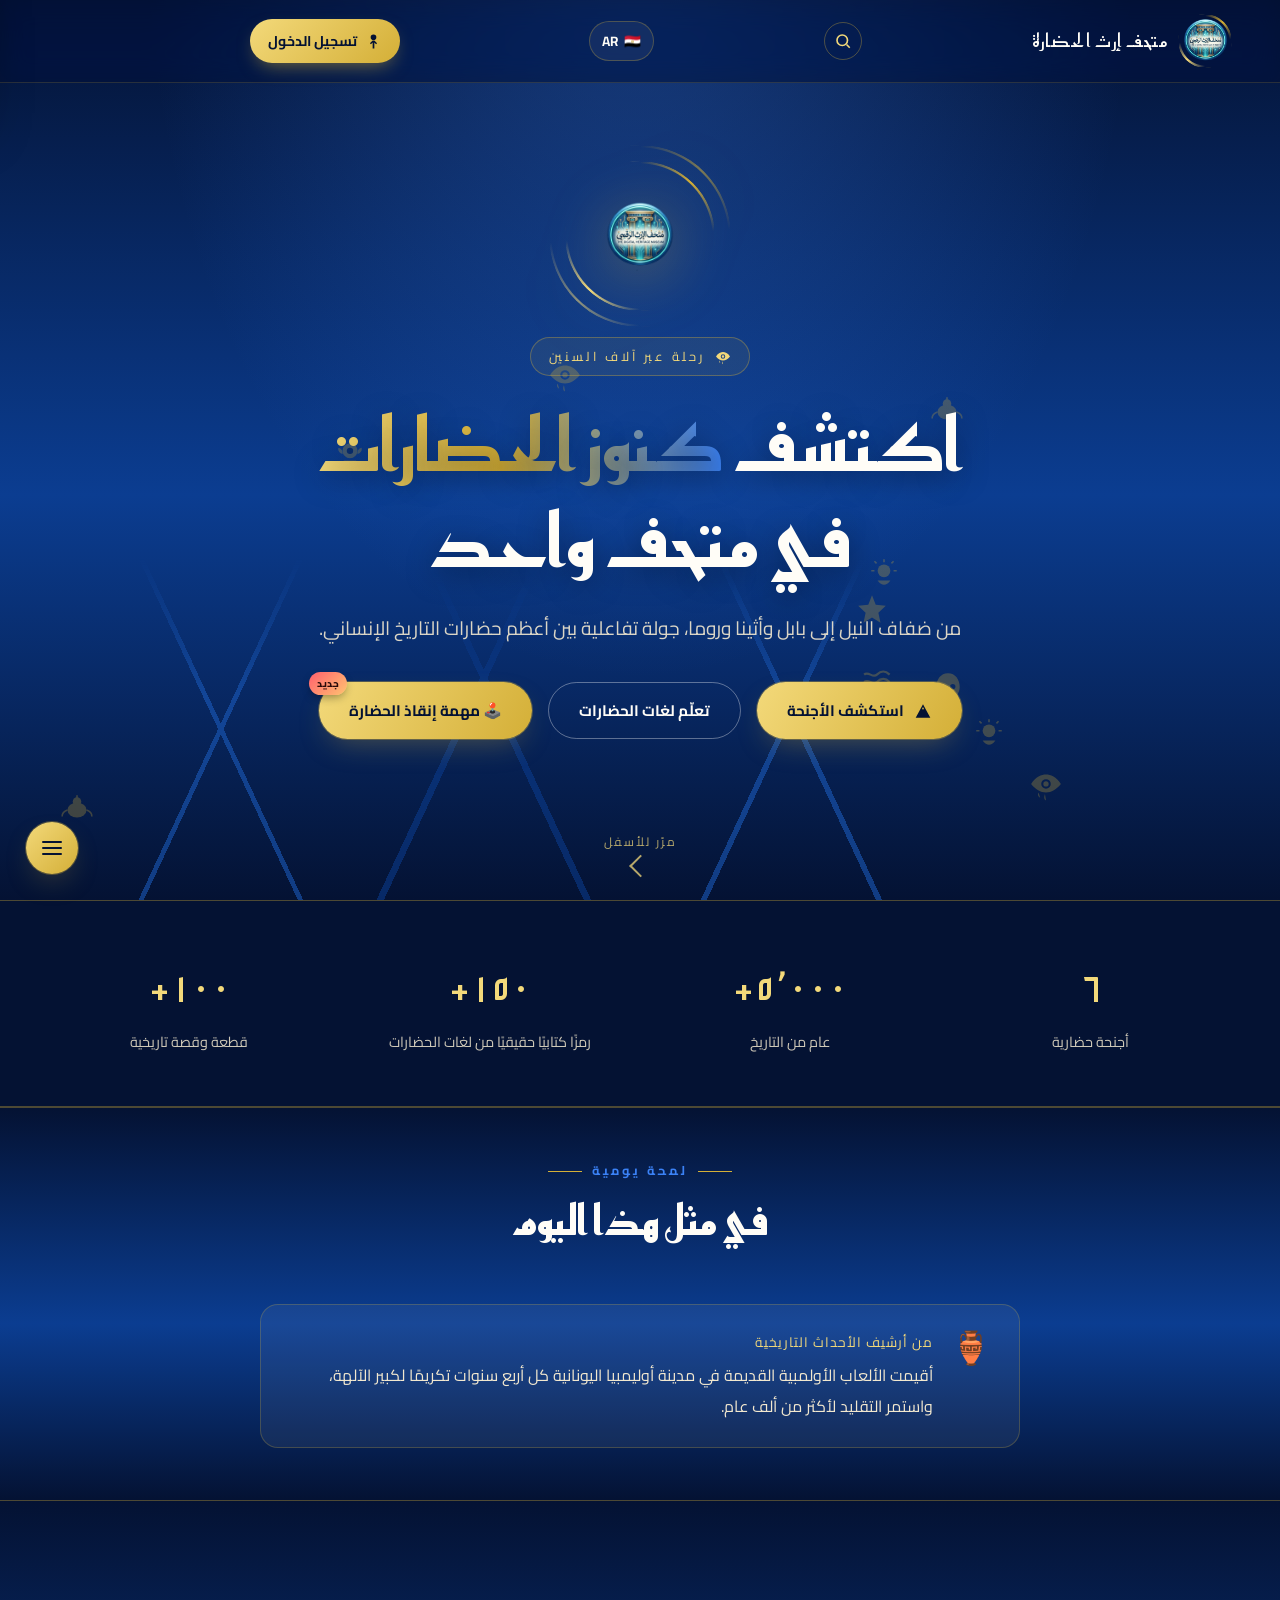
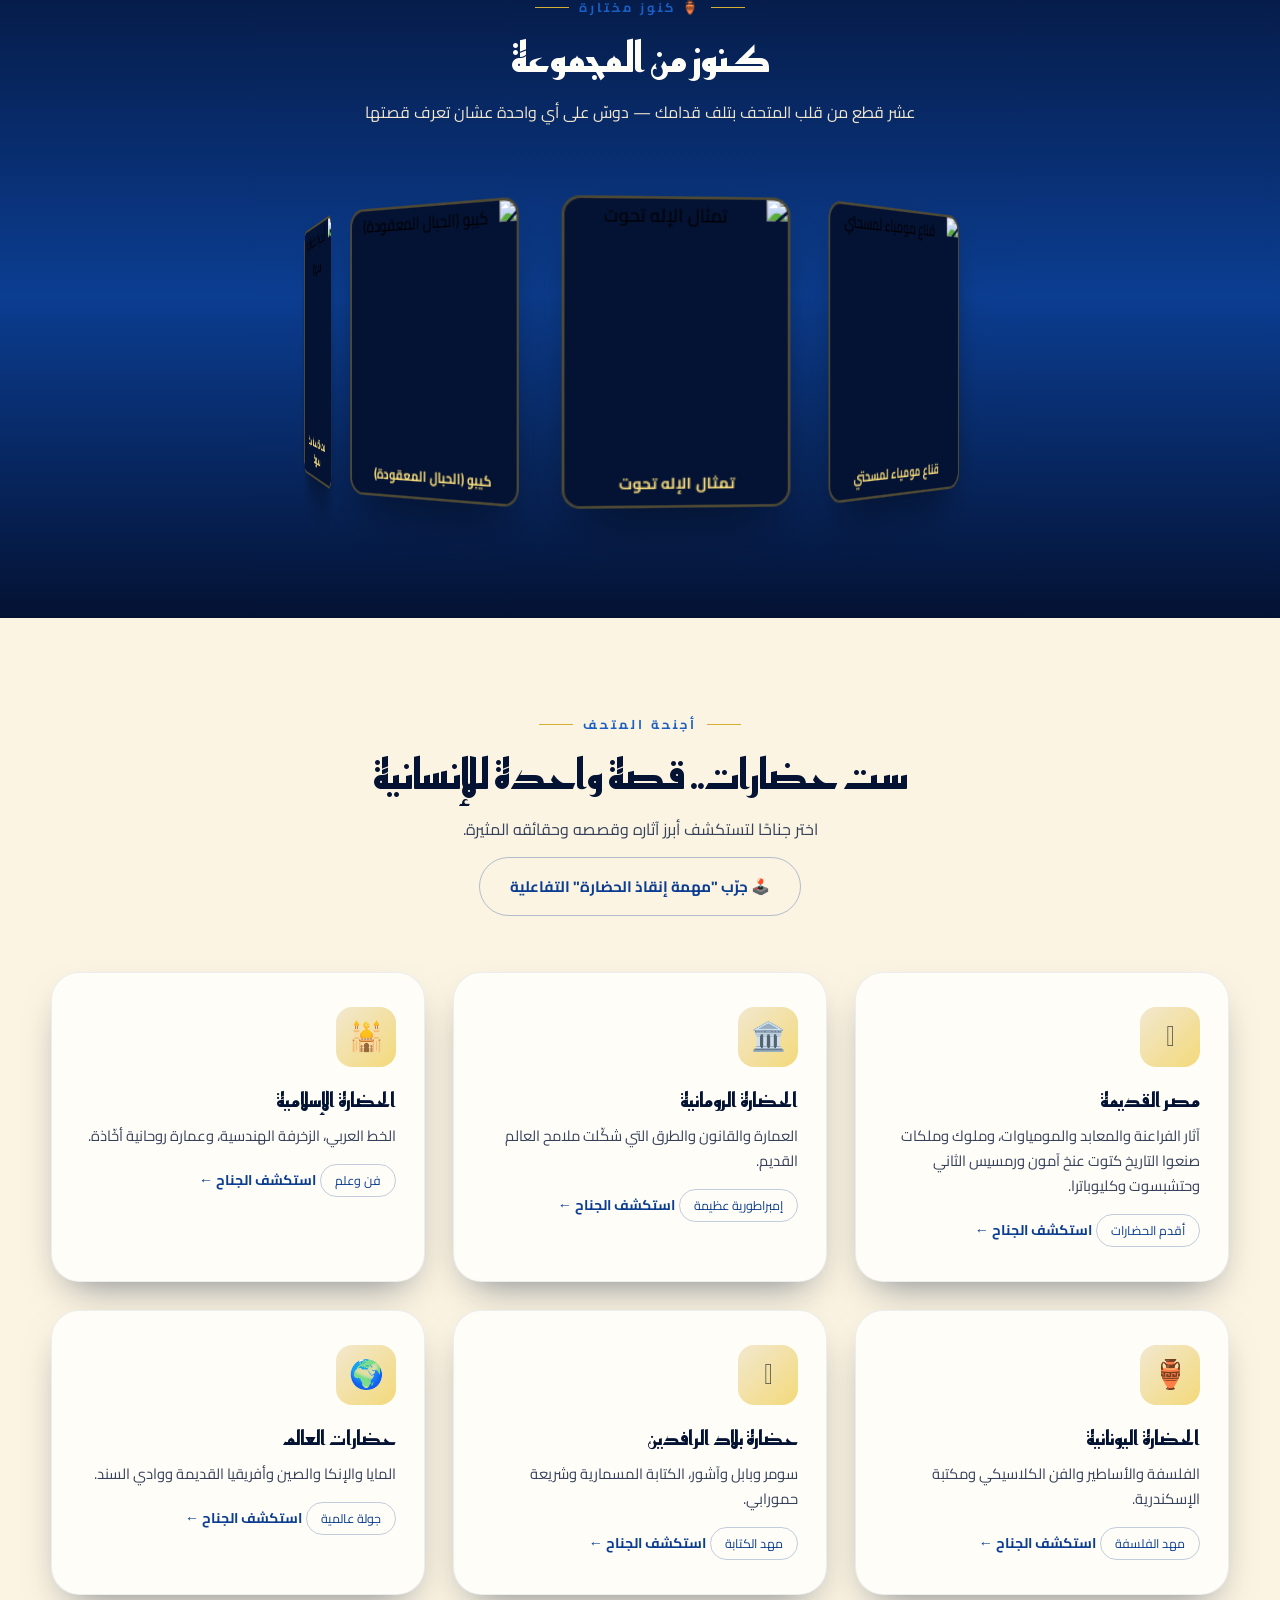
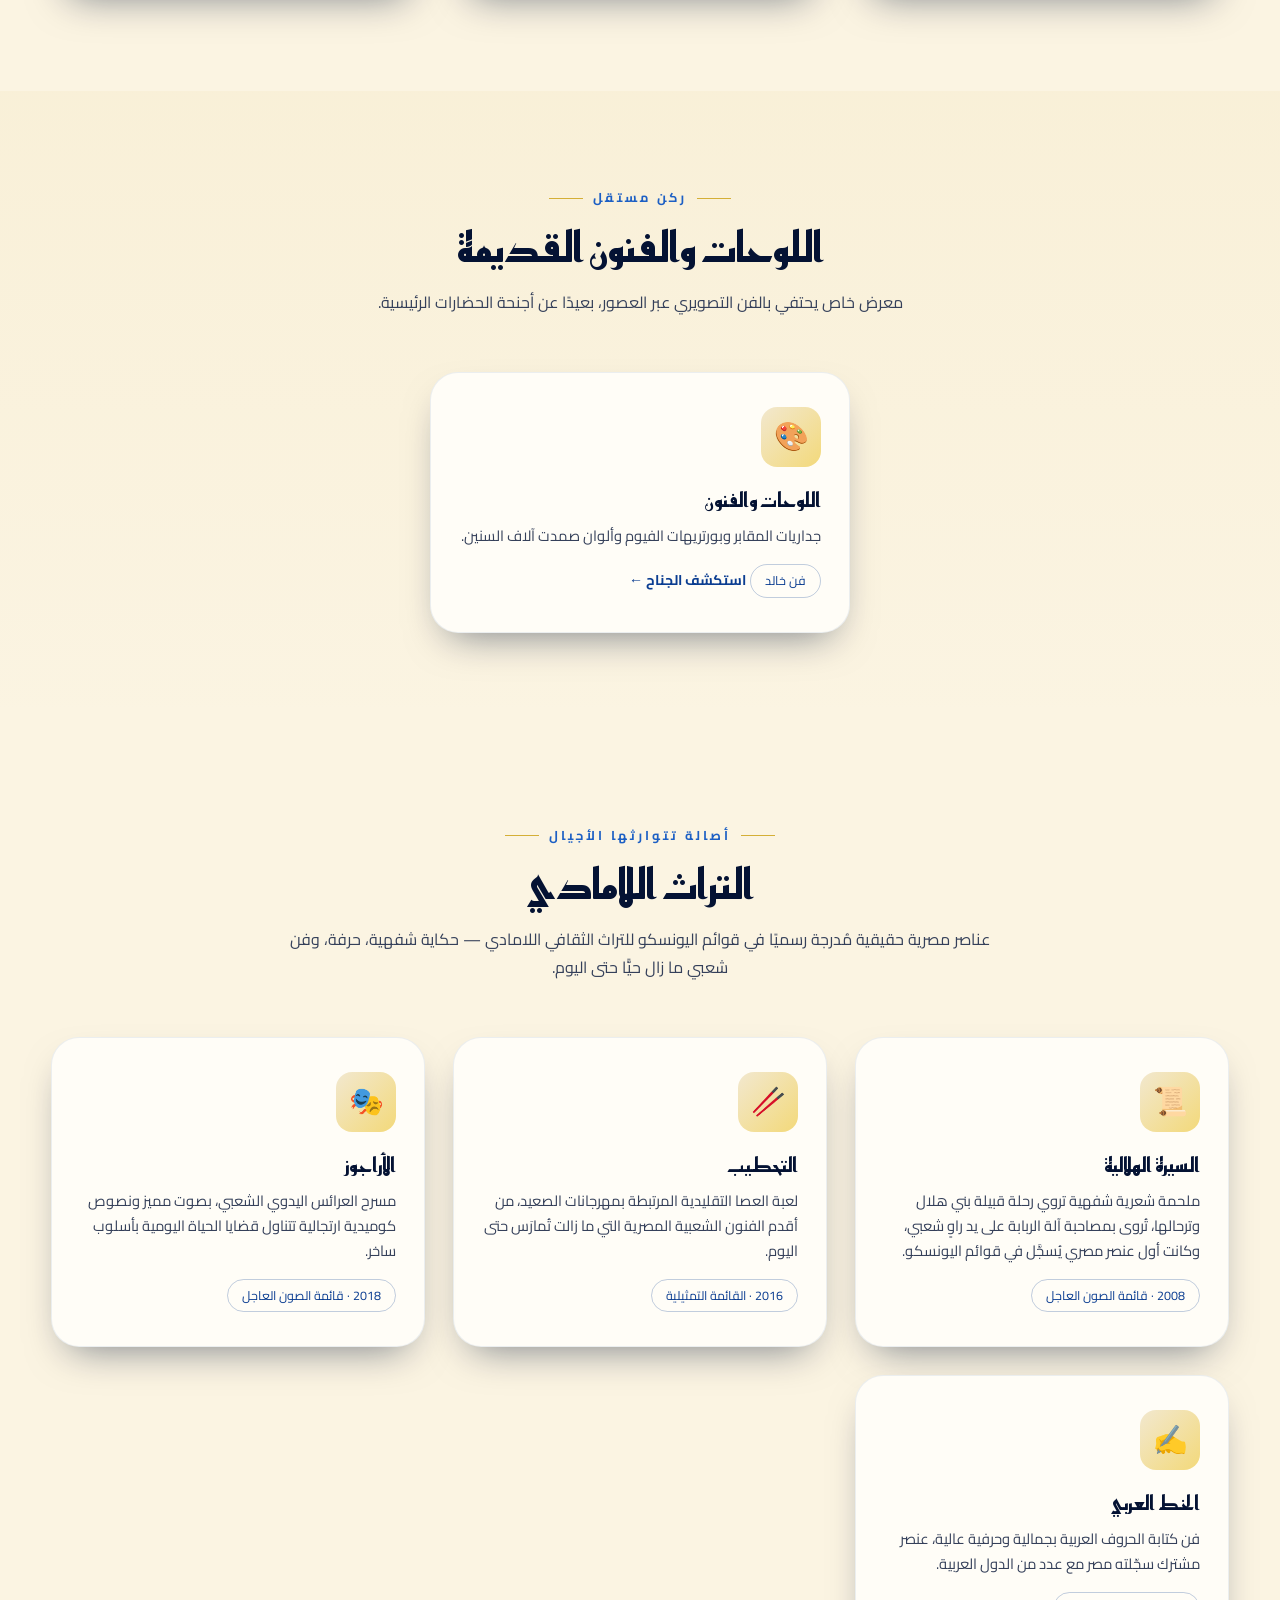
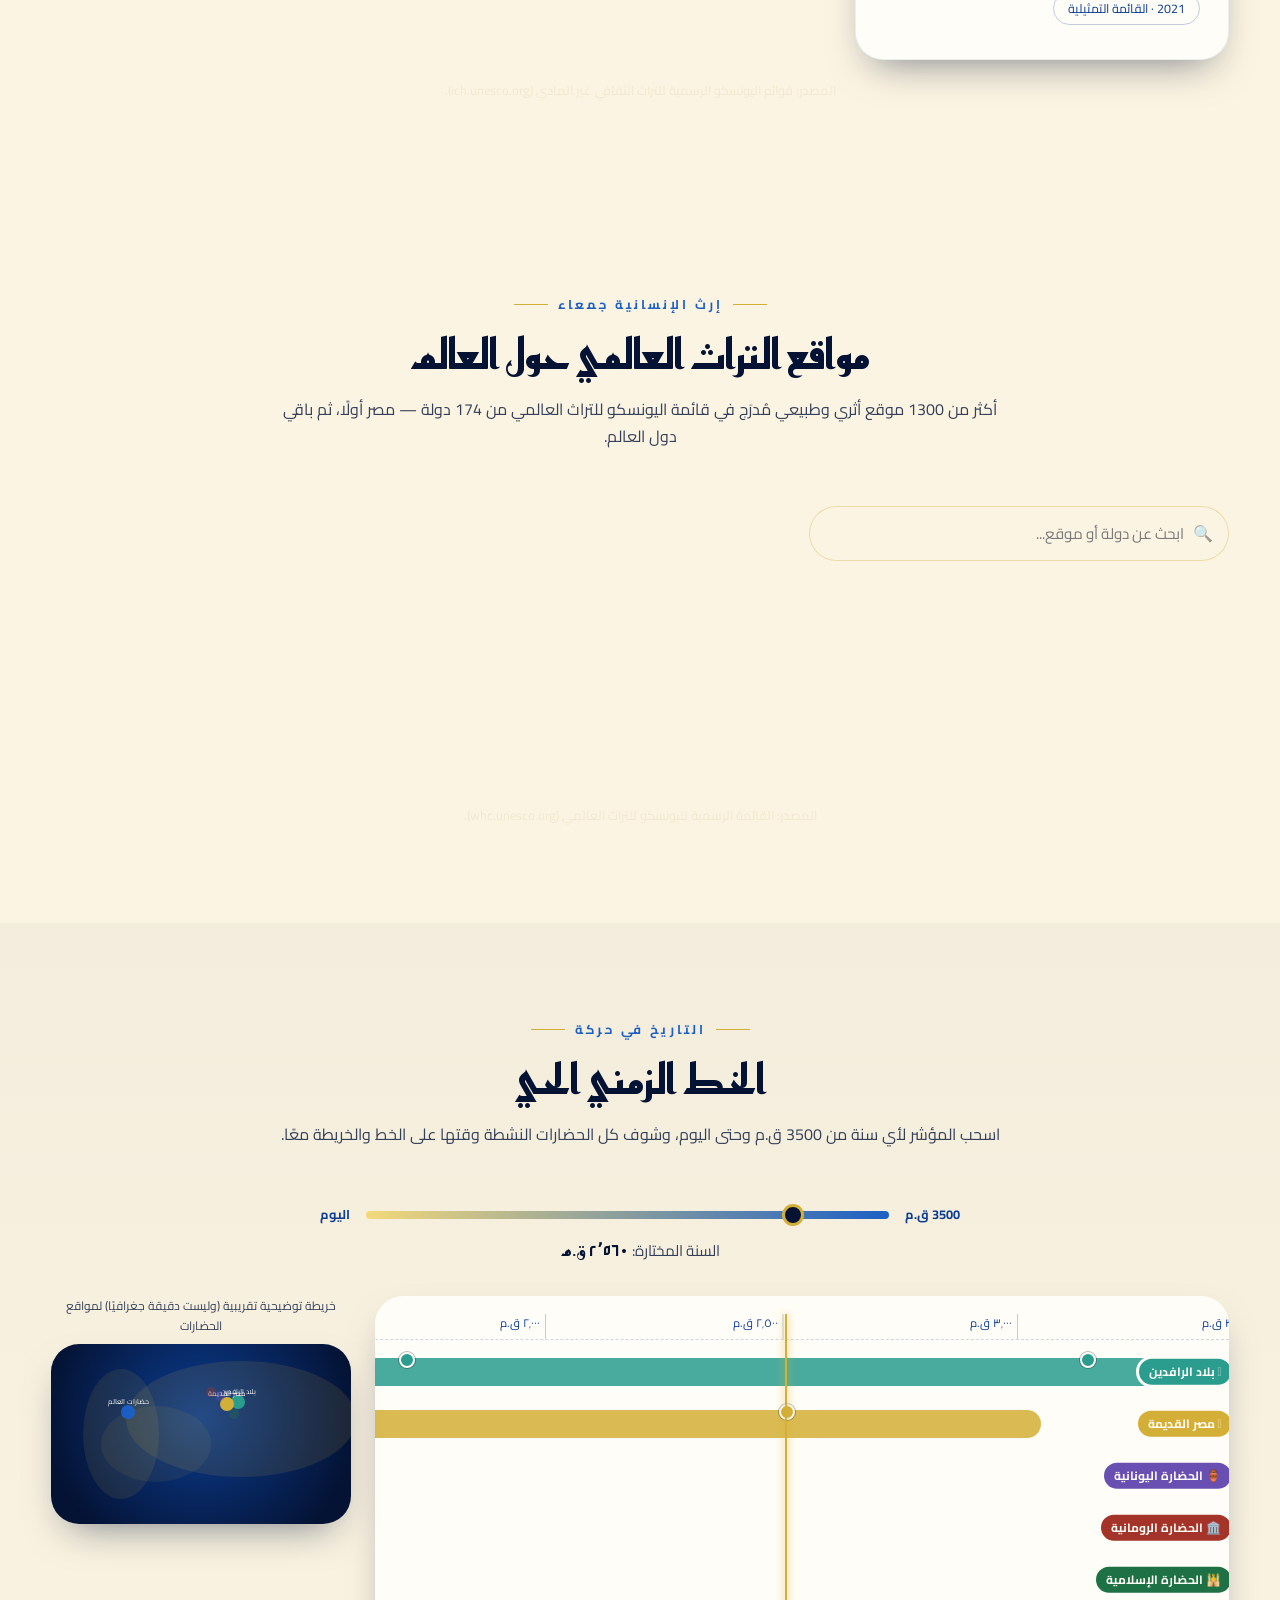
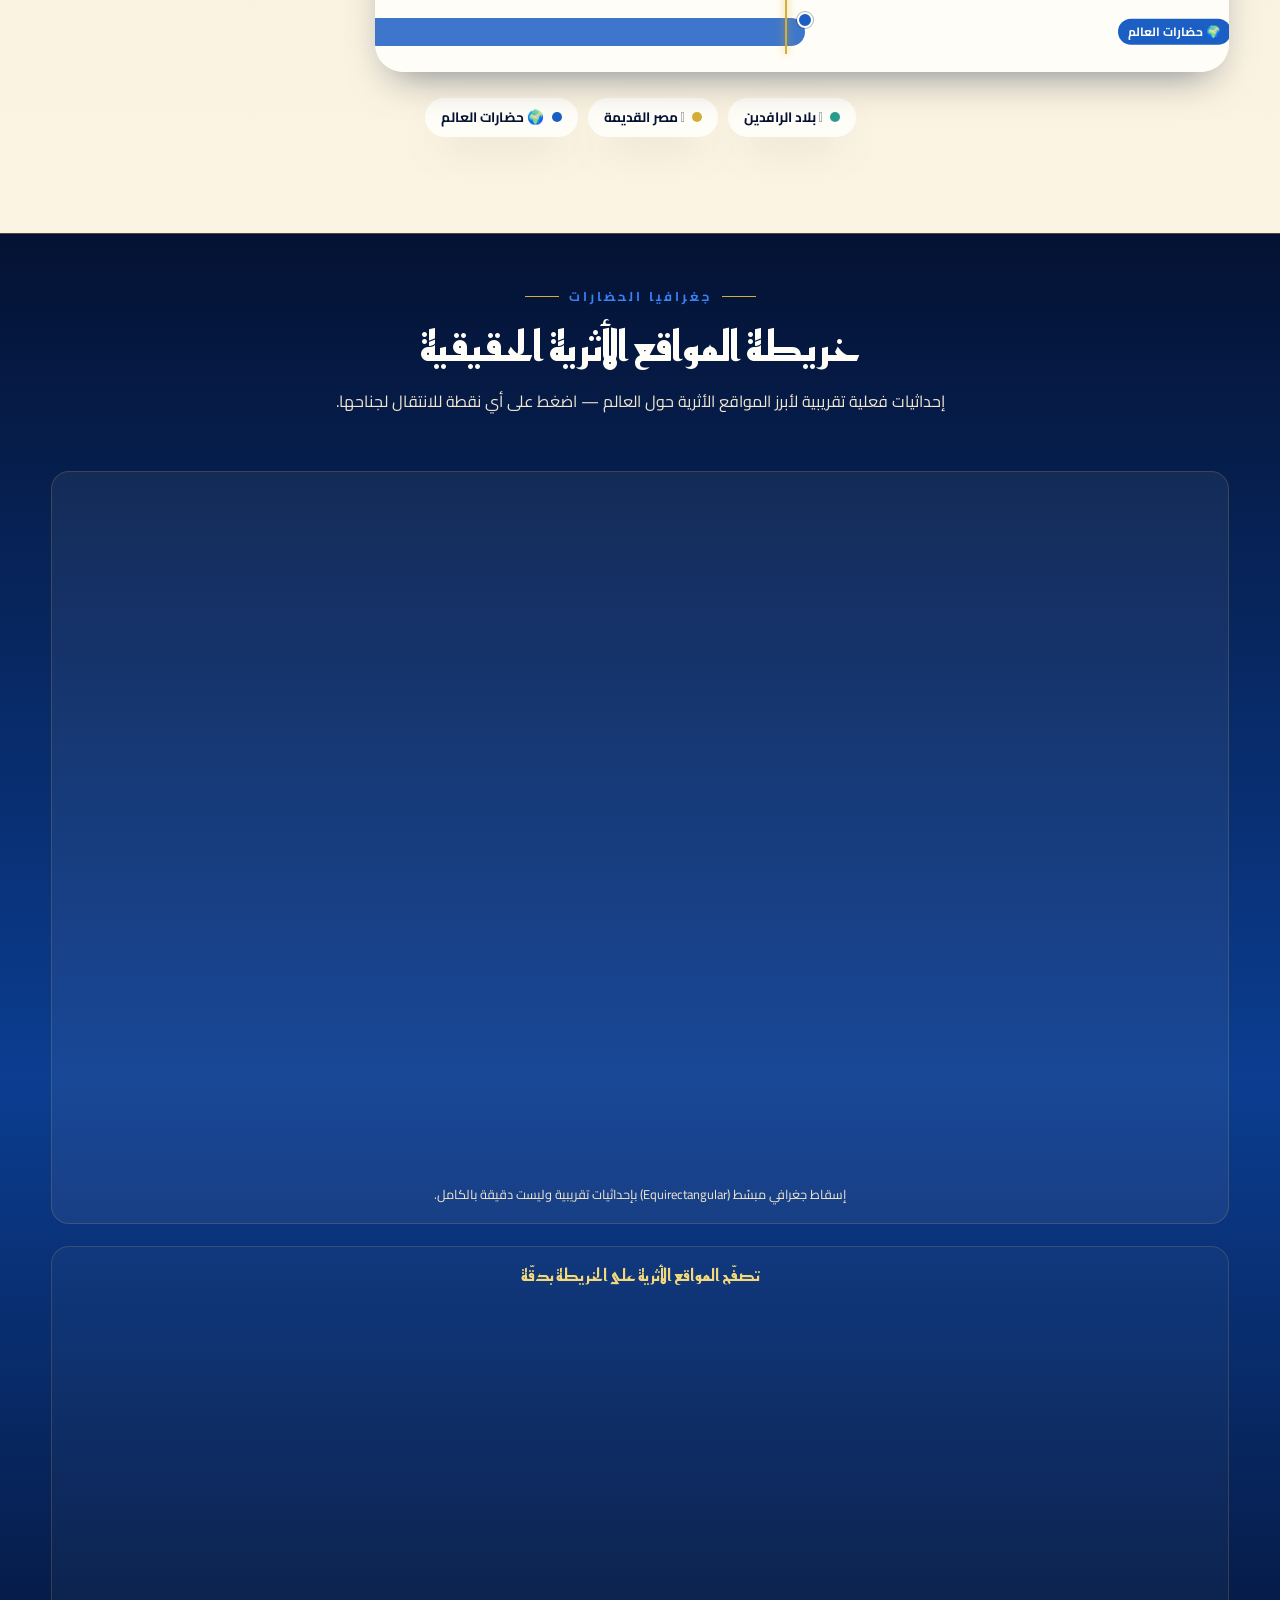
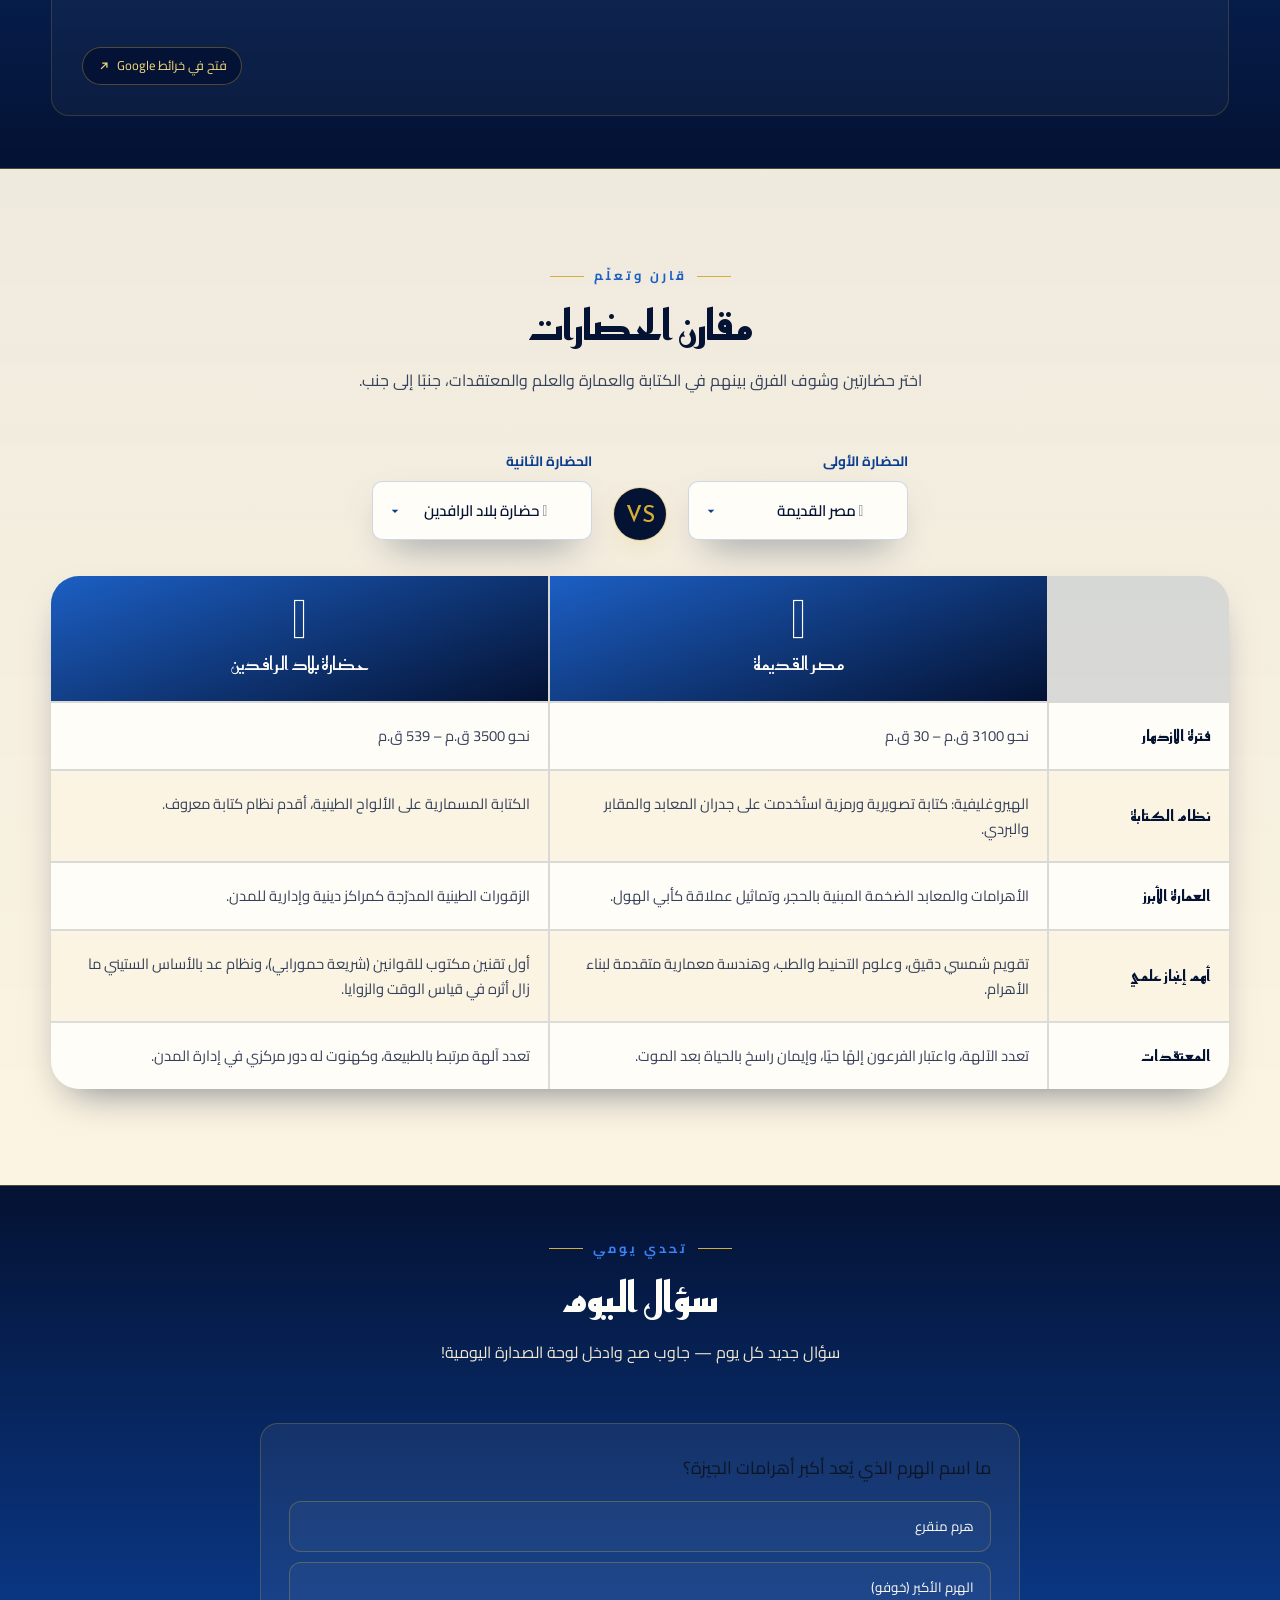
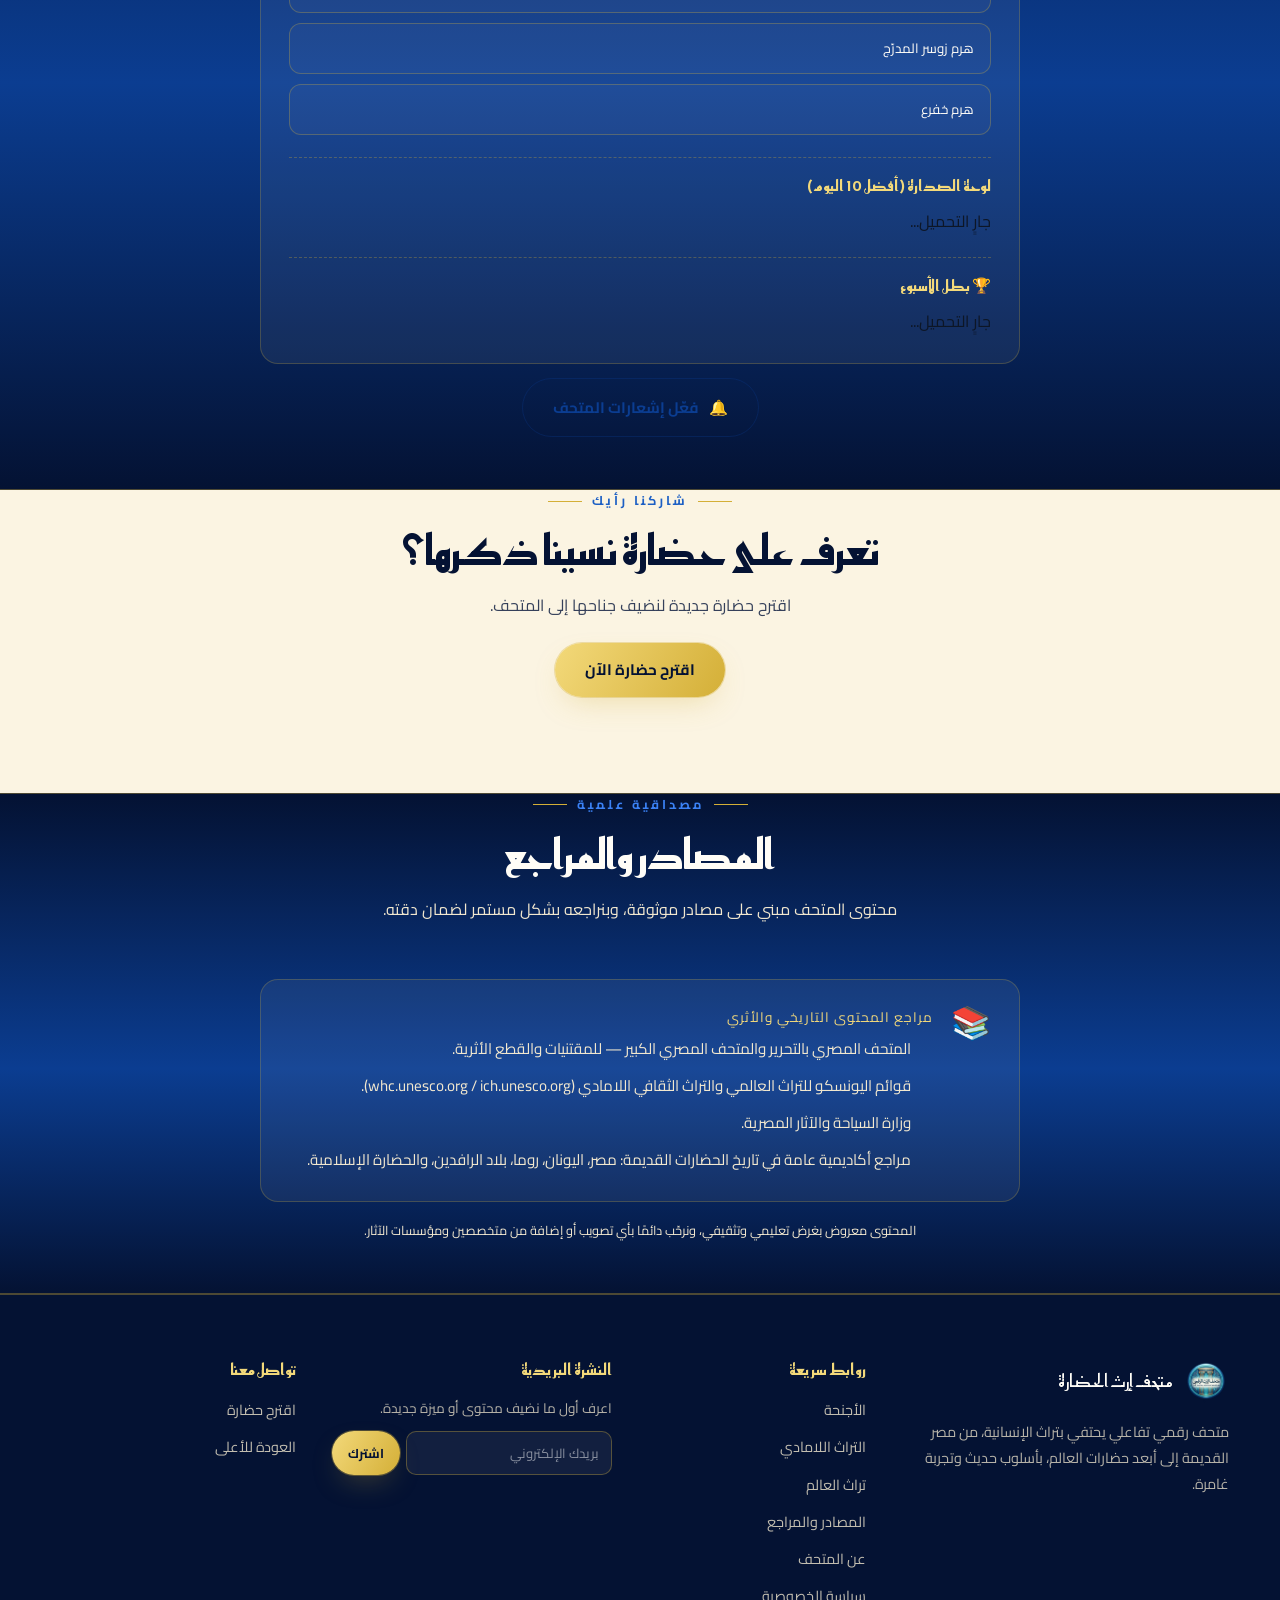
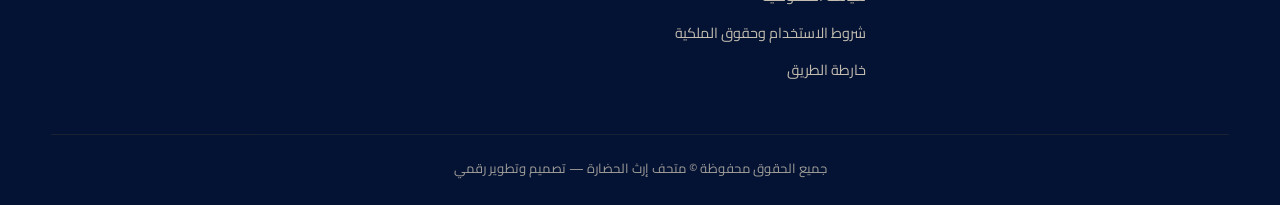
==== commit 4724715c: "Add files via upload" ====
--- a/index.html
+++ b/index.html
@@ -596,6 +596,7 @@
         <li><a href="#sources">المصادر والمراجع</a></li>
         <li><a href="#" data-open-modal="about-modal" data-i18n="nav.about">عن المتحف</a></li>
         <li><a href="#" data-open-modal="privacy-modal">سياسة الخصوصية</a></li>
+        <li><a href="legal.html">شروط الاستخدام وحقوق الملكية</a></li>
         <li><a href="#" data-open-modal="roadmap-modal">خارطة الطريق</a></li>
       </ul>
     </div>
@@ -1396,6 +1397,7 @@
 <script src="auth.js"></script>
 <script src="world-heritage-data.js"></script>
 <script src="features.js"></script>
+<script src="realsize-ar.js"></script>
 <script src="mission-game.js"></script>
 <script src="capsule.js"></script>
 <script src="assistant.js"></script>
